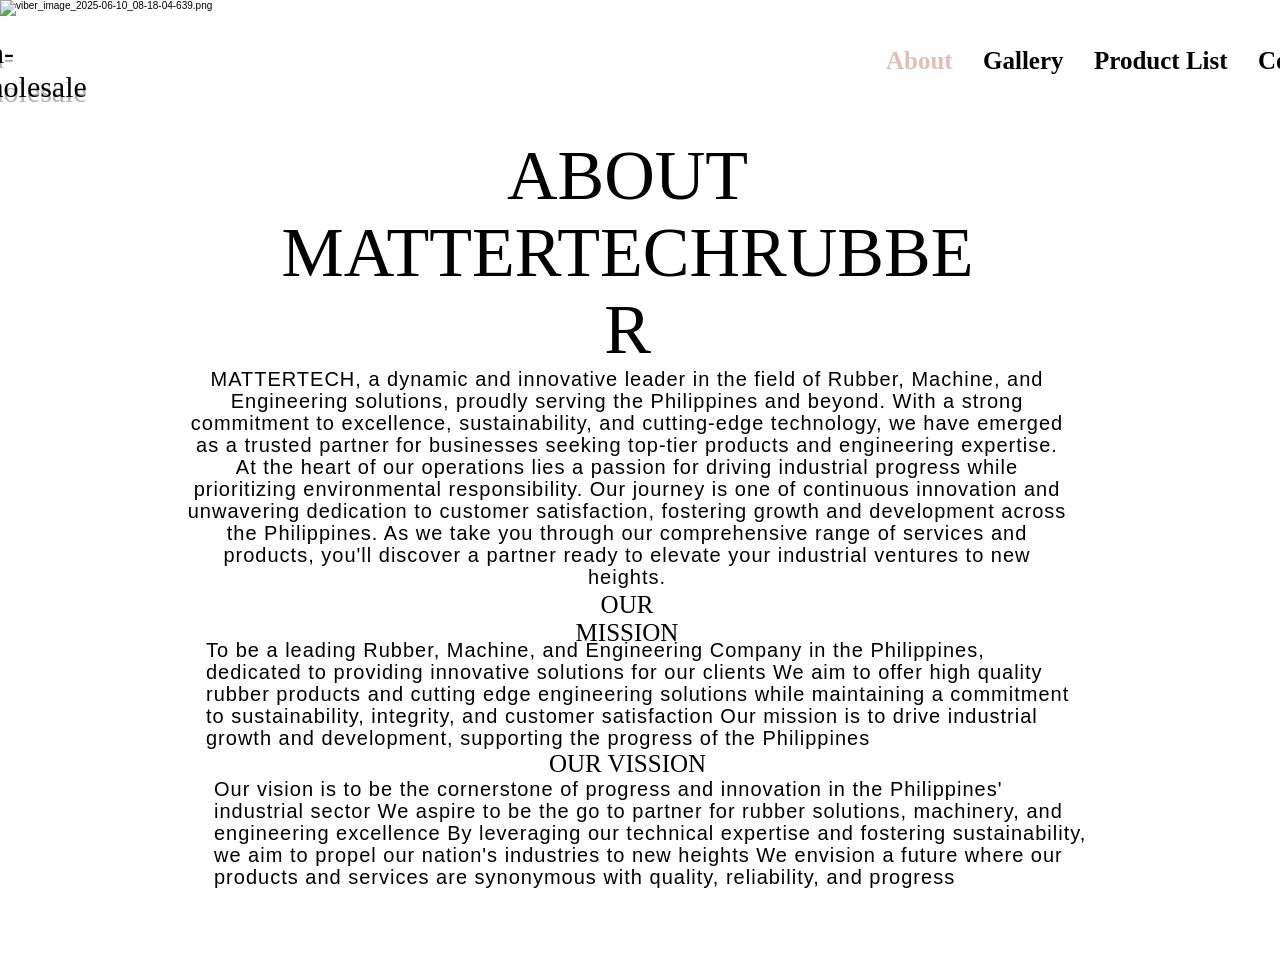
==== About _ Matttertech Rubber.html @ e03143d3 "Add files via upload" ====
<!DOCTYPE html>
<!-- saved from url=(0038)https://www.mattertechrubber.com/about -->
<html lang="en" style="scroll-padding-top: 0px;"><head><meta http-equiv="Content-Type" content="text/html; charset=UTF-8">
  
  
  <meta name="viewport" content="width=device-width, initial-scale=1" id="wixDesktopViewport">
  <meta http-equiv="X-UA-Compatible" content="IE=edge">
  <meta name="generator" content="Wix.com Website Builder">

  <link rel="icon" sizes="192x192" href="https://static.wixstatic.com/media/c1a197_381451509849470fae42e7df3aba8442%7Emv2.png/v1/fill/w_192%2Ch_192%2Clg_1%2Cusm_0.66_1.00_0.01/c1a197_381451509849470fae42e7df3aba8442%7Emv2.png" type="image/png">
  <link rel="shortcut icon" href="https://static.wixstatic.com/media/c1a197_381451509849470fae42e7df3aba8442%7Emv2.png/v1/fill/w_32%2Ch_32%2Clg_1%2Cusm_0.66_1.00_0.01/c1a197_381451509849470fae42e7df3aba8442%7Emv2.png" type="image/png">
  <link rel="apple-touch-icon" href="https://static.wixstatic.com/media/c1a197_381451509849470fae42e7df3aba8442%7Emv2.png/v1/fill/w_180%2Ch_180%2Clg_1%2Cusm_0.66_1.00_0.01/c1a197_381451509849470fae42e7df3aba8442%7Emv2.png" type="image/png">

  <!-- Safari Pinned Tab Icon -->
  <!-- <link rel="mask-icon" href="https://static.wixstatic.com/media/c1a197_381451509849470fae42e7df3aba8442%7Emv2.png/v1/fill/w_32%2Ch_32%2Clg_1%2Cusm_0.66_1.00_0.01/c1a197_381451509849470fae42e7df3aba8442%7Emv2.png"> -->

  <!-- Segmenter Polyfill -->
  <script src="./About _ Matttertech Rubber_files/bundle.tracing.es5.min.js.download" crossorigin="anonymous"></script><script>
    if (!window.Intl || !window.Intl.Segmenter) {
      (function() {
        var script = document.createElement('script');
        script.src = 'https://static.parastorage.com/unpkg/@formatjs/intl-segmenter@11.7.10/polyfill.iife.js';
        document.head.appendChild(script);
      })();
    }
  </script>

  <!-- Legacy Polyfills -->
  <script nomodule="" src="./About _ Matttertech Rubber_files/minified.js.download"></script>
  <script nomodule="" src="./About _ Matttertech Rubber_files/focus-within-polyfill.js.download"></script>

  <!-- Performance API Polyfills -->
  <script>
  (function () {
    var noop = function noop() {};
    if ("performance" in window === false) {
      window.performance = {};
    }
    window.performance.mark = performance.mark || noop;
    window.performance.measure = performance.measure || noop;
    if ("now" in window.performance === false) {
      var nowOffset = Date.now();
      if (performance.timing && performance.timing.navigationStart) {
        nowOffset = performance.timing.navigationStart;
      }
      window.performance.now = function now() {
        return Date.now() - nowOffset;
      };
    }
  })();
  </script>

  <!-- Essential Viewer Model -->
  <script type="application/json" id="wix-essential-viewer-model">{"fleetConfig":{"fleetName":"thunderbolt-renderer","type":"GA","code":0},"mode":{"qa":false,"enableTestApi":false,"addAllServices":false,"debug":false,"ssrIndicator":false,"ssrOnly":false,"siteAssetsFallback":"enable","versionIndicator":false},"componentsLibrariesTopology":[{"artifactId":"editor-elements","namespace":"wixui","url":"https:\/\/static.parastorage.com\/services\/editor-elements\/1.15173.0"},{"artifactId":"editor-elements","namespace":"dsgnsys","url":"https:\/\/static.parastorage.com\/services\/editor-elements\/1.15173.0"}],"siteFeaturesConfigs":{"sessionManager":{"isRunningInDifferentSiteContext":false}},"language":{"userLanguage":"en"},"siteAssets":{"clientTopology":{"mediaRootUrl":"https:\/\/static.wixstatic.com","scriptsUrl":"static.parastorage.com","staticMediaUrl":"https:\/\/static.wixstatic.com\/media","staticAudioUrl":"https:\/\/music.wixstatic.com\/mp3","moduleRepoUrl":"https:\/\/static.parastorage.com\/unpkg","fileRepoUrl":"https:\/\/static.parastorage.com\/services","viewerAppsUrl":"https:\/\/viewer-apps.parastorage.com","viewerAssetsUrl":"https:\/\/viewer-assets.parastorage.com","siteAssetsUrl":"https:\/\/siteassets.parastorage.com","pageJsonServerUrls":["https:\/\/pages.parastorage.com","https:\/\/staticorigin.wixstatic.com","https:\/\/www.mattertechrubber.com","https:\/\/fallback.wix.com\/wix-html-editor-pages-webapp\/page"],"pathOfTBModulesInFileRepoForFallback":"wix-thunderbolt\/dist\/"}},"siteFeatures":["accessibilityBrowserZoom","appMonitoring","assetsLoader","businessLogger","captcha","clickHandlerRegistrar","commonConfig","componentsRegistry","consentPolicy","contentReflow","cyclicTabbing","domSelectors","domStore","dynamicPages","environmentWixCodeSdk","environment","externalServices","locationWixCodeSdk","mpaNavigation","navigationManager","navigationPhases","ooi","pages","panorama","renderer","reporter","routerFetch","router","scrollRestoration","seoWixCodeSdk","seo","sessionManager","siteMembersWixCodeSdk","siteMembers","siteScrollBlocker","siteWixCodeSdk","speculationRules","ssrCache","stores","structureApi","thunderboltInitializer","tpaCommons","translations","usedPlatformApis","warmupData","windowMessageRegistrar","windowWixCodeSdk","wixEmbedsApi","componentsLoader","componentsReact","platform"],"site":{"externalBaseUrl":"https:\/\/www.mattertechrubber.com","isSEO":false},"media":{"staticMediaUrl":"https:\/\/static.wixstatic.com\/media","mediaRootUrl":"https:\/\/static.wixstatic.com\/","staticVideoUrl":"https:\/\/video.wixstatic.com\/","userDomainMediaPrefixes":[]},"requestUrl":"https:\/\/www.mattertechrubber.com\/about","rollout":{"siteAssetsVersionsRollout":false,"isDACRollout":0,"isTBRollout":false},"commonConfig":{"brand":"wix","host":"VIEWER","bsi":"","consentPolicy":{},"consentPolicyHeader":{},"siteRevision":"46","renderingFlow":"NONE","language":"en","locale":"en-ph"},"interactionSampleRatio":0.01,"accessTokensUrl":"https:\/\/www.mattertechrubber.com\/_api\/v1\/access-tokens","experiments":{"specs.thunderbolt.hardenFetchAndXHR":true,"specs.thunderbolt.securityExperiments":true,"specs.thunderbolt.allowWebpAvifTransforms":true,"specs.thunderbolt.browserCacheReload":true,"specs.thunderbolt.addIdAsClassName":true,"specs.thunderbolt.browserZoomMobileOnloadDetection":true}}</script>
  <script>window.viewerModel = JSON.parse(document.getElementById('wix-essential-viewer-model').textContent)</script>

  <!-- Globals Definitions -->
  <script>
    (function () {
      var now = Date.now()
      var activationStart = 0
      try {
        var navEntry = performance.getEntriesByType('navigation')[0];
        if (navEntry && navEntry.activationStart > 0) {
          activationStart = navEntry.activationStart;
        }
      } catch (e) {}
      window.initialTimestamps = {
        initialTimestamp: now,
        initialRequestTimestamp: Math.round(performance.timeOrigin ? performance.timeOrigin + activationStart : now - performance.now() + activationStart)
      }

      window.thunderboltTag = "libs-releases-GA-local"
      window.thunderboltVersion = "1.17444.0"
    })();
  </script>

  <script>
    window.commonConfig = viewerModel.commonConfig
  </script>

  
  <!-- BEGIN handleAccessTokens bundle -->

  <script data-url="https://static.parastorage.com/services/wix-thunderbolt/dist/handleAccessTokens.inline.0cd017db.bundle.min.js">(()=>{"use strict";let e,t,r,o;var n={},i={};function l(e){var t=i[e];if(void 0!==t)return t.exports;var r=i[e]={exports:{}};return n[e](r,r.exports,l),r.exports}function a(e){let{context:t,property:r,value:o,enumerable:n=!0}=e,i=e.get,l=e.set;if(!r||void 0===o&&!i&&!l)return Error("property and value are required");let a=t||globalThis,s=a?.[r],u={};if(void 0!==o)u.value=o;else{if(i){let e=c(i);e&&(u.get=e)}if(l){let e=c(l);e&&(u.set=e)}}let p={...u,enumerable:n||!1,configurable:!1};void 0!==o&&(p.writable=!1);try{Object.defineProperty(a,r,p)}catch(e){return e instanceof TypeError?s:e}return s}function c(e,t){return"function"==typeof e?e:e?.async===!0&&"function"==typeof e.func?t?async function(t){return e.func(t)}:async function(){return e.func()}:"function"==typeof e?.func?e.func:void 0}l.rv=()=>"1.6.8",l.ruid="bundler=rspack@1.6.8";try{a({property:"strictDefine",value:a})}catch{}try{a({property:"defineStrictObject",value:function e(t){let{context:r,property:o,propertiesToExclude:n=[],skipPrototype:i=!1,hardenPrototypePropertiesToExclude:l=[]}=t;if(!o)return Error("property is required");let c=(r||globalThis)[o],p={},f=u(r,o);c&&("object"==typeof c||"function"==typeof c)&&Reflect.ownKeys(c).forEach(e=>{if(!n.includes(e)&&!s.includes(e)){let t=u(c,e);if(t&&(t.writable||t.configurable)){let{value:r,get:o,set:n,enumerable:i=!1}=t,l={};void 0!==r?l.value=r:o?l.get=o:n&&(l.set=n);try{let t=a({context:c,property:e,...l,enumerable:i});p[e]=t}catch(r){if(r instanceof TypeError)try{p[e]=t.value||t.get||t.set}catch{}else throw r}}}});let d={originalObject:c,originalProperties:p};if(!i&&c?.prototype!==void 0){let t=e({context:c,property:"prototype",propertiesToExclude:l,skipPrototype:!0});t instanceof Error||(d.originalPrototype=t?.originalObject,d.originalPrototypeProperties=t?.originalProperties)}return a({context:r,property:o,value:c,enumerable:f?.enumerable}),d}})}catch{}try{a({property:"defineStrictMethod",value:function(e,t){let r=(t||globalThis)[e],o=u(t||globalThis,e);return r&&o&&(o.writable||o.configurable)?(Object.freeze(r),a({context:globalThis,property:e,value:r})):r}})}catch{}var s=["toString","toLocaleString","valueOf","constructor","prototype"];function u(e,t){if(!(!e||!t))try{return Reflect.getOwnPropertyDescriptor(e,t)}catch{return}}function p(e){if("string"!=typeof e)return e;try{return decodeURIComponent(e).toLowerCase().trim()}catch{return e.toLowerCase().trim()}}function f(e,t){let r="";if("string"==typeof e)r=e.split("=")[0]?.trim()||"";else{if(!e||"string"!=typeof e.name)return!1;r=e.name}return t.has(p(r)||"")}function d(e,t){return("string"==typeof e?e.split(";").map(e=>e.trim()).filter(e=>e.length>0):e||[]).filter(e=>!f(e,t))}var y=null;function g(){return null===y&&(y=typeof Document>"u"?void 0:Object.getOwnPropertyDescriptor(Document.prototype,"cookie")),y}let h=(e,t)=>{try{let r=t?t.get.call(document):document.cookie;return r.split(";").map(e=>e.trim()).filter(t=>t?.startsWith(e))[0]?.split("=")[1]}catch(e){return""}},b=(e="",t="",r="/")=>`${e}=; ${t?`domain=${t};`:""} max-age=0; path=${r}; expires=Thu, 01 Jan 1970 00:00:01 GMT`;function m(e,t){try{return sessionStorage[e]("reload",t||"")}catch(e){console.error("ATS: Error calling sessionStorage:",e)}}let v=["true","new","b","enabled"],w=(e,t)=>v.includes(`${e[t]}`.toLowerCase()),S="client-session-bind",T="sec-fetch-unsupported",{experiments:k}=window.viewerModel,{cookie:x}=(e=new Set([S,"client-binding",T,"svSession","smSession","server-session-bind","wixSession2","wixSession3"].map(e=>e.toLowerCase())),a({context:document,property:"cookie",set:{func:t=>{var r,o;let n,i;return r=document,o=void 0,n=g(),i=p(t.split(";")[0]||"")||"",void([...e].every(e=>!i.startsWith(e.toLowerCase()))&&n?.set?n.set.call(r,t):o&&console.warn(o))}},get:{func:()=>(function(e,t){let r=g();if(!r?.get)throw Error("Cookie descriptor or getter not available");return d(r.get.call(e),t).join("; ")})(document,e)},enumerable:!0}),{cookieStore:function(e,t){if(!globalThis?.cookieStore)return;let r=globalThis.cookieStore.get.bind(globalThis.cookieStore),o=globalThis.cookieStore.getAll.bind(globalThis.cookieStore),n=globalThis.cookieStore.set.bind(globalThis.cookieStore),i=globalThis.cookieStore.delete.bind(globalThis.cookieStore);return a({context:globalThis.CookieStore.prototype,property:"get",value:async function(t){return f(("string"==typeof t?t:t.name)||"",e)?null:r.call(this,t)},enumerable:!0}),a({context:globalThis.CookieStore.prototype,property:"getAll",value:async function(){let t=await o.apply(this,Array.from(arguments));return d(t,e)},enumerable:!0}),a({context:globalThis.CookieStore.prototype,property:"set",value:async function(){let r=Array.from(arguments);if(!f(1===r.length?r[0].name:r[0],e))return n.apply(this,r);t&&console.warn(t)},enumerable:!0}),a({context:globalThis.CookieStore.prototype,property:"delete",value:async function(){let t=Array.from(arguments);if(!f(1===t.length?t[0].name:t[0],e))return i.apply(this,t)},enumerable:!0}),a({context:globalThis.cookieStore,property:"prototype",value:globalThis.CookieStore.prototype,enumerable:!1}),a({context:globalThis,property:"cookieStore",value:globalThis.cookieStore,enumerable:!0}),{get:r,getAll:o,set:n,delete:i}}(e,void 0),cookie:g()}),E="tbReady",P="security_overrideGlobals",{experiments:C,siteFeaturesConfigs:$,accessTokensUrl:D}=window.viewerModel,M={},O=(t=h(S,x),w(k,"specs.thunderbolt.browserCacheReload")&&(h(T,x)||t?m("removeItem"):function(){if("undefined"!=typeof window){let e=performance.getEntriesByType("navigation")[0];return"back_forward"===(e?.type||"")}return!1}()&&function(){let{counter:e}=function(){let e=m("getItem");if(e){let[t,r]=e.split("-"),o=r?parseInt(r,10):0;if(o>=3){let e=t?Number(t):0;if(Date.now()-e>6e4)return{counter:0}}return{counter:o}}return{counter:0}}();e<3?(function(e=1){m("setItem",`${Date.now()}-${e}`)}(e+1),window.location.reload()):console.error("ATS: Max reload attempts reached")}()),r=b(S),o=b(S,location.hostname),x.set.call(document,r),x.set.call(document,o),t);O&&(M["client-binding"]=O);let j=fetch;addEventListener(E,function e(t){let{logger:r}=t.detail;try{window.tb.init({fetch:j,fetchHeaders:M})}catch(t){let e=Error("TB003");r.meter(`${P}_${e.message}`,{paramsOverrides:{errorType:P,eventString:e.message}}),window?.viewerModel?.mode.debug&&console.error(t)}finally{removeEventListener(E,e)}}),w(C,"specs.thunderbolt.hardenFetchAndXHR")||(window.fetchDynamicModel=()=>$.sessionManager.isRunningInDifferentSiteContext?Promise.resolve({}):fetch((()=>{try{let e="undefined"!=typeof WorkerGlobalScope&&self instanceof WorkerGlobalScope,t=globalThis?.parent!==globalThis,r=new URL(D,location.href);return(t||e)&&(r.searchParams.set("ifr",String(t)),r.searchParams.set("worker",String(e))),r.href}catch{return D}})(),{credentials:"same-origin",headers:M}).then(function(e){if(!e.ok)throw Error(`[${e.status}]${e.statusText}`);return e.json()}),window.dynamicModelPromise=window.fetchDynamicModel())})();
//# sourceMappingURL=https://static.parastorage.com/services/wix-thunderbolt/dist/handleAccessTokens.inline.0cd017db.bundle.min.js.map</script>

<!-- END handleAccessTokens bundle -->

<!-- BEGIN overrideGlobals bundle -->

<script data-url="https://static.parastorage.com/services/wix-thunderbolt/dist/overrideGlobals.inline.eddf8782.bundle.min.js">(()=>{"use strict";var e={},t={};function r(o){var n=t[o];if(void 0!==n)return n.exports;var i=t[o]={exports:{}};return e[o](i,i.exports,r),i.exports}function o(e){let{context:t,property:r,value:o,enumerable:i=!0}=e,c=e.get,a=e.set;if(!r||void 0===o&&!c&&!a)return Error("property and value are required");let l=t||globalThis,s=l?.[r],u={};if(void 0!==o)u.value=o;else{if(c){let e=n(c);e&&(u.get=e)}if(a){let e=n(a);e&&(u.set=e)}}let p={...u,enumerable:i||!1,configurable:!1};void 0!==o&&(p.writable=!1);try{Object.defineProperty(l,r,p)}catch(e){return e instanceof TypeError?s:e}return s}function n(e,t){return"function"==typeof e?e:e?.async===!0&&"function"==typeof e.func?t?async function(t){return e.func(t)}:async function(){return e.func()}:"function"==typeof e?.func?e.func:void 0}r.rv=()=>"1.6.8",r.ruid="bundler=rspack@1.6.8";try{o({property:"strictDefine",value:o})}catch{}try{o({property:"defineStrictObject",value:c})}catch{}try{o({property:"defineStrictMethod",value:a})}catch{}var i=["toString","toLocaleString","valueOf","constructor","prototype"];function c(e){let{context:t,property:r,propertiesToExclude:n=[],skipPrototype:a=!1,hardenPrototypePropertiesToExclude:s=[]}=e;if(!r)return Error("property is required");let u=(t||globalThis)[r],p={},f=l(t,r);u&&("object"==typeof u||"function"==typeof u)&&Reflect.ownKeys(u).forEach(e=>{if(!n.includes(e)&&!i.includes(e)){let t=l(u,e);if(t&&(t.writable||t.configurable)){let{value:r,get:n,set:i,enumerable:c=!1}=t,a={};void 0!==r?a.value=r:n?a.get=n:i&&(a.set=i);try{let t=o({context:u,property:e,...a,enumerable:c});p[e]=t}catch(r){if(r instanceof TypeError)try{p[e]=t.value||t.get||t.set}catch{}else throw r}}}});let d={originalObject:u,originalProperties:p};if(!a&&u?.prototype!==void 0){let e=c({context:u,property:"prototype",propertiesToExclude:s,skipPrototype:!0});e instanceof Error||(d.originalPrototype=e?.originalObject,d.originalPrototypeProperties=e?.originalProperties)}return o({context:t,property:r,value:u,enumerable:f?.enumerable}),d}function a(e,t){let r=(t||globalThis)[e],n=l(t||globalThis,e);return r&&n&&(n.writable||n.configurable)?(Object.freeze(r),o({context:globalThis,property:e,value:r})):r}function l(e,t){if(!(!e||!t))try{return Reflect.getOwnPropertyDescriptor(e,t)}catch{return}}function s(e){if("string"!=typeof e)return e;try{return decodeURIComponent(e).toLowerCase().trim()}catch{return e.toLowerCase().trim()}}function u(e,t){return e instanceof Headers?e.forEach((r,o)=>{p(o,t)||e.delete(o)}):Object.keys(e).forEach(r=>{p(r,t)||delete e[r]}),e}function p(e,t){return!t.has(s(e)||"")}function f(e,t){let r=!0,o=s(function(e){let t,r;if(globalThis.Request&&e instanceof Request)t=e.url;else if("function"==typeof e?.toString)t=e.toString();else throw Error("Unsupported type for url");try{return new URL(t).pathname}catch{return(r=t.replace(/#.+/gi,"").split("?").shift()).startsWith("/")?r:`/${r}`}}(e));return o&&t.some(e=>o.includes(e))&&(r=!1),r}let d=["true","new","b","enabled"],y=(e,t)=>d.includes(`${e[t]}`.toLowerCase());performance.mark("overrideGlobals started");let{experiments:b}=window.viewerModel,h=y(b,"specs.thunderbolt.securityExperiments");try{let e,t,r,n,i,l=globalThis.open,d=document.open;function v(e,t,r){var o;let n="string"!=typeof e,i=l.call(window,e,t,r);return n||e&&((o=e).startsWith("//")&&/(?:[a-z0-9](?:[a-z0-9-]{0,61}[a-z0-9])?\.)+[a-z0-9][a-z0-9-]{0,61}[a-z0-9]/g.test(`${location.protocol}:${o}`)&&(o=`${location.protocol}${o}`),!o.startsWith("http")||new URL(o).hostname===location.hostname)?{}:i}o({property:"open",value:v,context:globalThis,enumerable:!0}),o({property:"open",value:function(e,t,r){return e?v(e,t,r):d.call(document,e||"",t||"",r||"")},context:document,enumerable:!0}),h&&(e=document.createElement,t=Element.prototype.setAttribute,r=Element.prototype.setAttributeNS,o({property:"createElement",context:document,value:function(n,i){let c=e.call(document,n,i);return"iframe"===s(n)&&(o({property:"srcdoc",context:c,get:()=>"",set:()=>{console.warn("`srcdoc` is not allowed in iframe elements.")}}),c.setAttribute=function(e,r){"srcdoc"===e.toLowerCase()?console.warn("`srcdoc` attribute is not allowed to be set."):t.call(c,e,r)},c.setAttributeNS=function(e,t,o){"srcdoc"===t.toLowerCase()?console.warn("`srcdoc` attribute is not allowed to be set."):r.call(c,e,t,o)}),c},enumerable:!0})),y(b,"specs.thunderbolt.hardenFetchAndXHR")&&h&&function(e,t,r){let n=fetch,i=XMLHttpRequest,c=new Set(t);function a(){let t=new i,o=t.open,n=t.setRequestHeader;return t.open=function(){let n=Array.from(arguments),i=n[1];if(n.length<2||f(i,e))return o.apply(t,n);throw Error(r||`Request not allowed for path ${i}`)},t.setRequestHeader=function(e,r){p(decodeURIComponent(e),c)&&n.call(t,e,r)},t}o({property:"fetch",value:function(){var t;let o=(t=arguments,globalThis.Request&&t[0]instanceof Request&&t[0]?.headers?u(t[0].headers,c):t[1]?.headers&&u(t[1].headers,c),t);return f(arguments[0],e)?n.apply(globalThis,Array.from(o)):new Promise((e,t)=>{let o=Error(r||`Request not allowed for path ${arguments[0]}`);t(o)})},enumerable:!0}),o({property:"XMLHttpRequest",value:a,enumerable:!0}),Object.keys(i).forEach(e=>{a[e]=i[e]})}(["/_api/v1/access-tokens","/_api/v2/dynamicmodel","/_api/one-app-session-web/v3/businesses"],["client-binding"]),function(){if(navigator&&"serviceWorker"in navigator)navigator.serviceWorker.register,o({context:navigator.serviceWorker,property:"register",value:function(){console.log("Service worker registration is not allowed")},enumerable:!0})}(),n=[],i=(i=[]).concat(["TextEncoder","TextDecoder"]),h&&(i=i.concat(["XMLHttpRequestEventTarget","EventTarget"])),i=i.concat(["URL","JSON"]),h&&(n=n.concat(["addEventListener","removeEventListener"])),n=n.concat(["encodeURI","encodeURIComponent","decodeURI","decodeURIComponent"]),i=i.concat(["String","Number"]),h&&i.push("Object"),i=i.concat(["Reflect"]),n.forEach(e=>{a(e),["addEventListener","removeEventListener"].includes(e)&&a(e,document)}),i.forEach(e=>{c({property:e})}),h&&function(){return e("setTimeout",0,globalThis),e("setInterval",0,globalThis);function e(e,t,r){let n=r||globalThis,i=n[e];if(!i||"function"!=typeof i)throw Error(`Function ${e} not found or is not a function`);o({property:e,value:function(){let r=Array.from(arguments);if("string"!=typeof r[t])return i.apply(n,r);console.warn(`Calling ${e} with a String Argument at index ${t} is not allowed`)},context:r,enumerable:!0})}}()}catch(t){window?.viewerModel?.mode.debug&&console.error(t);let e=Error("TB006");window.fedops?.reportError(e,"security_overrideGlobals"),window.Sentry?window.Sentry.captureException(e):globalThis.defineStrictProperty("sentryBuffer",[e],window,!1)}performance.mark("overrideGlobals ended")})();
//# sourceMappingURL=https://static.parastorage.com/services/wix-thunderbolt/dist/overrideGlobals.inline.eddf8782.bundle.min.js.map</script>

<!-- END overrideGlobals bundle -->

  

  
  <script>
    window.commonConfig = viewerModel.commonConfig

	
  </script>

  <!-- Initial CSS -->
  <style data-url="https://static.parastorage.com/services/wix-thunderbolt/dist/main.92cf8424.min.css">@keyframes slide-horizontal-new{0%{transform:translate(100%)}}@keyframes slide-horizontal-old{80%{opacity:1}to{opacity:0;transform:translate(-100%)}}@keyframes slide-vertical-new{0%{transform:translateY(-100%)}}@keyframes slide-vertical-old{80%{opacity:1}to{opacity:0;transform:translateY(100%)}}@keyframes out-in-new{0%{opacity:0}}@keyframes out-in-old{to{opacity:0}}:root:active-view-transition{view-transition-name:none}:root:active-view-transition::view-transition-group(*){animation:none}:root:active-view-transition::view-transition-old(*){animation:none}:root:active-view-transition::view-transition-new(*){animation:none}::view-transition{pointer-events:none}:root:active-view-transition #SITE_HEADER{view-transition-name:header-group}:root:active-view-transition #WIX_ADS{view-transition-name:wix-ads-group}:root:active-view-transition #SITE_FOOTER{view-transition-name:footer-group}:root:active-view-transition #BACKGROUND_GROUP_TRANSITION_GROUP>div{view-transition-name:background-group}:root:active-view-transition::view-transition-group(page-group){pointer-events:all;cursor:wait;animation:revert;animation-duration:.6s}:root:active-view-transition::view-transition-old(page-group){pointer-events:all;cursor:wait;animation:revert;animation-duration:.6s}:root:active-view-transition::view-transition-new(page-group){pointer-events:all;cursor:wait;animation:revert;animation-duration:.6s}:root:active-view-transition-type(SlideHorizontal)::view-transition-old(page-group){mix-blend-mode:normal;animation:.6s cubic-bezier(.83,0,.17,1) forwards slide-horizontal-old}:root:active-view-transition-type(SlideHorizontal)::view-transition-new(page-group){mix-blend-mode:normal;animation:.6s cubic-bezier(.83,0,.17,1) backwards slide-horizontal-new}:root:active-view-transition-type(SlideVertical)::view-transition-old(page-group){mix-blend-mode:normal;animation:.6s cubic-bezier(.83,0,.17,1) forwards slide-vertical-old}:root:active-view-transition-type(SlideVertical)::view-transition-new(page-group){mix-blend-mode:normal;animation:.6s cubic-bezier(.83,0,.17,1) backwards slide-vertical-new}:root:active-view-transition-type(OutIn)::view-transition-old(page-group){animation:.35s cubic-bezier(.22,1,.36,1) forwards out-in-old}:root:active-view-transition-type(OutIn)::view-transition-new(page-group){animation:.35s cubic-bezier(.64,0,.78,0) .35s backwards out-in-new}@media (prefers-reduced-motion:reduce){::view-transition-group(*){animation:none!important}::view-transition-old(*){animation:none!important}::view-transition-new(*){animation:none!important}}html,body{vertical-align:baseline;background:0 0;border:0;outline:0;margin:0;padding:0}body{--scrollbar-width:0px;-webkit-text-size-adjust:100%;-moz-text-size-adjust:100%;-ms-text-size-adjust:100%;text-size-adjust:100%;font-family:Arial,Helvetica,sans-serif;font-size:10px}html,body{height:100%}body{overflow-x:auto;overflow-y:scroll}body:not(.responsive) #site-root{width:100%;min-width:var(--site-width)}body:not([data-js-loaded]) [data-hide-prejs]{visibility:hidden}interact-element{display:contents}#SITE_CONTAINER{position:relative}:root{--one-unit:1vw;--section-max-width:9999px;--spx-stopper-max:9999px;--spx-stopper-min:0px;--browser-zoom:1}@supports ((-webkit-appearance:none)) and (stroke-color:transparent){:root{--safari-sticky-fix:opacity;--experimental-safari-sticky-fix:translateZ(0)}}@supports (container-type:inline-size){:root{--one-unit:1cqw}}[id^=oldHoverBox-]{mix-blend-mode:plus-lighter;transition:opacity .5s,visibility .5s}[data-mesh-id$=inlineContent-gridContainer]:has(>[id^=oldHoverBox-]){isolation:isolate}
/*# sourceMappingURL=https://static.parastorage.com/services/wix-thunderbolt/dist/main.92cf8424.min.css.map*/</style>
<style data-url="https://static.parastorage.com/services/wix-thunderbolt/dist/main.renderer.d1b87f2e.min.css">div,span,applet,object,iframe,h1,h2,h3,h4,h5,h6,p,blockquote,pre,a,abbr,acronym,address,big,cite,code,del,dfn,em,font,img,ins,kbd,q,s,samp,small,strike,strong,sub,sup,tt,var,b,u,i,center,dl,dt,dd,ol,ul,li,fieldset,form,label,legend,table,caption,tbody,tfoot,thead,tr,th,td,nav,button,section,header,footer,title{vertical-align:baseline;background:0 0;border:0;outline:0;margin:0;padding:0}textarea,input,select{box-sizing:border-box;font-family:Helvetica,Arial,sans-serif}ol,ul{list-style:none}blockquote,q{quotes:none}ins{text-decoration:none}del{text-decoration:line-through}table{border-collapse:collapse;border-spacing:0}a{cursor:pointer;text-decoration:none}.testStyles{overflow-y:hidden}.reset-button{color:inherit;font:inherit;-webkit-appearance:none;-webkit-user-select:none;-moz-user-select:none;-ms-user-select:none;background:0 0;border:0;outline:0;padding:0;line-height:normal;overflow:visible}:focus{outline:none}body.device-mobile-optimized:not(.disable-site-overflow){overflow-x:hidden;overflow-y:scroll}body.device-mobile-optimized:not(.responsive) #SITE_CONTAINER{width:320px;margin-left:auto;margin-right:auto;position:relative;overflow-x:visible}body.device-mobile-optimized:not(.responsive):not(.blockSiteScrolling) #SITE_CONTAINER{margin-top:0}body.device-mobile-optimized>*{max-width:100%!important}body.device-mobile-optimized #site-root{overflow:hidden}@supports (overflow:clip){body.device-mobile-optimized #site-root{overflow:clip}}body.device-mobile-non-optimized #SITE_CONTAINER #site-root{overflow:clip}body.device-mobile-non-optimized.fullScreenMode{background-color:#5f6360}body.device-mobile-non-optimized.fullScreenMode #site-root,body.device-mobile-non-optimized.fullScreenMode #SITE_BACKGROUND,body.device-mobile-non-optimized.fullScreenMode #MOBILE_ACTIONS_MENU,body.fullScreenMode #WIX_ADS{visibility:hidden}body.fullScreenMode{overflow:hidden!important}body.fullScreenMode.device-mobile-optimized #TINY_MENU{opacity:0;pointer-events:none}body.fullScreenMode-scrollable.device-mobile-optimized{overflow-x:hidden!important;overflow-y:auto!important}body.fullScreenMode-scrollable.device-mobile-optimized #site-root,body.fullScreenMode-scrollable.device-mobile-optimized #masterPage{overflow:hidden!important}body.fullScreenMode-scrollable.device-mobile-optimized #masterPage,body.fullScreenMode-scrollable.device-mobile-optimized #SITE_BACKGROUND{height:auto!important}body.fullScreenMode-scrollable.device-mobile-optimized #masterPage.mesh-layout{height:0!important}body.blockSiteScrolling,body.siteScrollingBlocked{width:100%;position:fixed}body.siteScrollingBlockedIOSFix{overflow:hidden!important}body.blockSiteScrolling #SITE_CONTAINER{margin-top:calc(var(--blocked-site-scroll-margin-top)*-1)}#site-root{top:var(--wix-ads-height);min-height:100%;margin:0 auto;position:relative}#site-root img:not([src]){visibility:hidden}#site-root svg img:not([src]){visibility:visible}.auto-generated-link{color:inherit}#SCROLL_TO_TOP,#SCROLL_TO_BOTTOM{height:0}.has-click-trigger{cursor:pointer}.fullScreenOverlay{z-index:1005;justify-content:center;display:flex;position:fixed;top:-60px;bottom:0;left:0;right:0;overflow-y:hidden}.fullScreenOverlay>.fullScreenOverlayContent{margin:0 auto;position:absolute;top:60px;bottom:0;left:0;right:0;overflow:hidden;transform:translateZ(0)}[data-mesh-id$=inlineContent],[data-mesh-id$=centeredContent],[data-mesh-id$=form]{pointer-events:none;position:relative}[data-mesh-id$=-gridWrapper],[data-mesh-id$=-rotated-wrapper]{pointer-events:none}[data-mesh-id$=-gridContainer]>*,[data-mesh-id$=-rotated-wrapper]>*,[data-mesh-id$=inlineContent]>:not([data-mesh-id$=-gridContainer]){pointer-events:auto}.device-mobile-optimized #masterPage.mesh-layout #SOSP_CONTAINER_CUSTOM_ID{-ms-grid-row:2;grid-area:2/1/3/2;position:relative}#masterPage.mesh-layout{display:-ms-grid;-ms-grid-rows:max-content max-content min-content max-content;-ms-grid-columns:100%;grid-template-rows:max-content max-content min-content max-content;grid-template-columns:100%;justify-content:stretch;align-items:start;display:grid}#masterPage.mesh-layout #SITE_HEADER_WRAPPER,#masterPage.mesh-layout #SITE_HEADER-placeholder,#masterPage.mesh-layout #SOSP_CONTAINER_CUSTOM_ID[data-state~=mobileView],#masterPage.mesh-layout #PAGES_CONTAINER,#masterPage.mesh-layout #soapBeforePagesContainer,#masterPage.mesh-layout #soapAfterPagesContainer,#masterPage.mesh-layout #SITE_FOOTER_WRAPPER,#masterPage.mesh-layout #SITE_FOOTER-placeholder{-ms-grid-column:1;-ms-grid-row-align:start;-ms-grid-column-align:start}#masterPage.mesh-layout #SITE_HEADER_WRAPPER,#masterPage.mesh-layout #SITE_HEADER-placeholder{-ms-grid-row:1;grid-area:1/1/2/2}#masterPage.mesh-layout #PAGES_CONTAINER,#masterPage.mesh-layout #soapBeforePagesContainer,#masterPage.mesh-layout #soapAfterPagesContainer{-ms-grid-row:3;grid-area:3/1/4/2}#masterPage.mesh-layout #soapBeforePagesContainer,#masterPage.mesh-layout #soapAfterPagesContainer{width:100%}#masterPage.mesh-layout #PAGES_CONTAINER{align-self:stretch}#masterPage.mesh-layout main#PAGES_CONTAINER{display:block}#masterPage.mesh-layout #SITE_FOOTER_WRAPPER,#masterPage.mesh-layout #SITE_FOOTER-placeholder{-ms-grid-row:4;grid-area:4/1/5/2}#masterPage.mesh-layout [data-mesh-id=PAGES_CONTAINERcenteredContent],#masterPage.mesh-layout [data-mesh-id=PAGES_CONTAINERinlineContent],#masterPage.mesh-layout #SITE_PAGES{height:100%}#masterPage.mesh-layout.desktop>*{width:100%}#masterPage.mesh-layout #SITE_PAGES,#masterPage.mesh-layout #SITE_HEADER_WRAPPER,#masterPage.mesh-layout #SITE_FOOTER_WRAPPER,#masterPage.mesh-layout #PAGES_CONTAINER,#masterPage.mesh-layout #masterPageinlineContent,#masterPage.mesh-layout #SITE_FOOTER,#masterPage.mesh-layout #SITE_HEADER{position:relative}#masterPage.mesh-layout #SITE_HEADER{grid-area:1/1/2/2}#masterPage.mesh-layout #SITE_FOOTER{grid-area:4/1/5/2}#masterPage.mesh-layout.overflow-x-clip #SITE_HEADER,#masterPage.mesh-layout.overflow-x-clip #SITE_FOOTER{overflow-x:clip}[data-z-counter]{z-index:0}[data-z-counter="0"]{z-index:auto}.wixSiteProperties{-webkit-font-smoothing:antialiased;-moz-osx-font-smoothing:grayscale}:root{--wst-button-color-fill-primary:rgb(var(--color_48));--wst-button-color-border-primary:rgb(var(--color_49));--wst-button-color-text-primary:rgb(var(--color_50));--wst-button-color-fill-primary-hover:rgb(var(--color_51));--wst-button-color-border-primary-hover:rgb(var(--color_52));--wst-button-color-text-primary-hover:rgb(var(--color_53));--wst-button-color-fill-primary-disabled:rgb(var(--color_54));--wst-button-color-border-primary-disabled:rgb(var(--color_55));--wst-button-color-text-primary-disabled:rgb(var(--color_56));--wst-button-color-fill-secondary:rgb(var(--color_57));--wst-button-color-border-secondary:rgb(var(--color_58));--wst-button-color-text-secondary:rgb(var(--color_59));--wst-button-color-fill-secondary-hover:rgb(var(--color_60));--wst-button-color-border-secondary-hover:rgb(var(--color_61));--wst-button-color-text-secondary-hover:rgb(var(--color_62));--wst-button-color-fill-secondary-disabled:rgb(var(--color_63));--wst-button-color-border-secondary-disabled:rgb(var(--color_64));--wst-button-color-text-secondary-disabled:rgb(var(--color_65));--wst-color-fill-base-1:rgb(var(--color_36));--wst-color-fill-base-2:rgb(var(--color_37));--wst-color-fill-base-shade-1:rgb(var(--color_38));--wst-color-fill-base-shade-2:rgb(var(--color_39));--wst-color-fill-base-shade-3:rgb(var(--color_40));--wst-color-fill-accent-1:rgb(var(--color_41));--wst-color-fill-accent-2:rgb(var(--color_42));--wst-color-fill-accent-3:rgb(var(--color_43));--wst-color-fill-accent-4:rgb(var(--color_44));--wst-color-fill-background-primary:rgb(var(--color_11));--wst-color-fill-background-secondary:rgb(var(--color_12));--wst-color-text-primary:rgb(var(--color_15));--wst-color-text-secondary:rgb(var(--color_14));--wst-color-action:rgb(var(--color_18));--wst-color-disabled:rgb(var(--color_39));--wst-color-title:rgb(var(--color_45));--wst-color-subtitle:rgb(var(--color_46));--wst-color-line:rgb(var(--color_47));--wst-font-style-h2:var(--font_2);--wst-font-style-h3:var(--font_3);--wst-font-style-h4:var(--font_4);--wst-font-style-h5:var(--font_5);--wst-font-style-h6:var(--font_6);--wst-font-style-body-large:var(--font_7);--wst-font-style-body-medium:var(--font_8);--wst-font-style-body-small:var(--font_9);--wst-font-style-body-x-small:var(--font_10);--wst-color-custom-1:rgb(var(--color_13));--wst-color-custom-2:rgb(var(--color_16));--wst-color-custom-3:rgb(var(--color_17));--wst-color-custom-4:rgb(var(--color_19));--wst-color-custom-5:rgb(var(--color_20));--wst-color-custom-6:rgb(var(--color_21));--wst-color-custom-7:rgb(var(--color_22));--wst-color-custom-8:rgb(var(--color_23));--wst-color-custom-9:rgb(var(--color_24));--wst-color-custom-10:rgb(var(--color_25));--wst-color-custom-11:rgb(var(--color_26));--wst-color-custom-12:rgb(var(--color_27));--wst-color-custom-13:rgb(var(--color_28));--wst-color-custom-14:rgb(var(--color_29));--wst-color-custom-15:rgb(var(--color_30));--wst-color-custom-16:rgb(var(--color_31));--wst-color-custom-17:rgb(var(--color_32));--wst-color-custom-18:rgb(var(--color_33));--wst-color-custom-19:rgb(var(--color_34));--wst-color-custom-20:rgb(var(--color_35))}.wix-presets-wrapper{display:contents}.builder-root{box-sizing:border-box}
/*# sourceMappingURL=https://static.parastorage.com/services/wix-thunderbolt/dist/main.renderer.d1b87f2e.min.css.map*/</style>

  <meta name="format-detection" content="telephone=no">
  <meta name="skype_toolbar" content="skype_toolbar_parser_compatible">
  
  

  

  
      <!--pageHtmlEmbeds.head start-->
      <script type="wix/htmlEmbeds" id="pageHtmlEmbeds.head start"></script>
    
      <script type="wix/htmlEmbeds" id="pageHtmlEmbeds.head end"></script>
      <!--pageHtmlEmbeds.head end-->
  

  <!-- head performance data start -->
  
  <!-- head performance data end -->
  

    

  
  <style id="a11y-contrast">
    @media (forced-colors: active) {
      #SITE_CONTAINER.focus-ring-active
        :not(.has-custom-focus):not(.ignore-focus):not([tabindex='-1']):focus,
      #SITE_CONTAINER.focus-ring-active
        :not(.has-custom-focus):not(.ignore-focus):not([tabindex='-1']):focus
        ~ .wixSdkShowFocusOnSibling {
        outline: 2px solid CanvasText;
        outline-offset: 2px;
      }
    }
  </style>
  

  <script id="wix-skip-played-animations-setup">
    (function() {
        var navEntry = performance.getEntriesByType('navigation')[0];
        if (navEntry && navEntry.type === 'reload') {
            return;
        }
        if ('PageRevealEvent' in window) {
            window.__pageRevealPromise = new Promise(function(resolve) {
                window.addEventListener('pagereveal', resolve, { once: true });
            });
        } else {
            window.__pageRevealPromise = Promise.resolve();
        }
    })();
  </script>

<meta http-equiv="X-Wix-Meta-Site-Id" content="df6c956e-1058-4ce2-9df6-95da197ceaa2">
<meta http-equiv="X-Wix-Application-Instance-Id" content="ba1b6c8c-dce6-4299-b1a1-e211c3a68434">

    <meta http-equiv="X-Wix-Published-Version" content="46">



    <meta http-equiv="etag" content="bug">

<!-- render-head end -->

<style data-href="https://static.parastorage.com/services/editor-elements-library/dist/thunderbolt/rb_wixui.thunderbolt_bootstrap.46bd2c00.min.css">.EtmdIW{cursor:pointer}.XWeqiF{opacity:0}.bWoigz{opacity:1;transition:opacity var(--transition-duration)cubic-bezier(.37,0,.63,1)}.HTrn1j{opacity:1}.sAGPNe{opacity:0;transition:opacity var(--transition-duration)cubic-bezier(.37,0,.63,1)}.cCFKrw{opacity:0}.yifJnQ{opacity:1;transition:opacity var(--transition-duration)cubic-bezier(.64,0,.78,0)}._mj5qU{opacity:1}.gG6uhp{opacity:0;transition:opacity var(--transition-duration)cubic-bezier(.22,1,.36,1)}.k0CnHT{transform:translate(100%)}.URQNsX{transition:transform var(--transition-duration)cubic-bezier(.87,0,.13,1);transform:translate(0)}.CCwVTE{transform:translate(0)}.TX_1qK{transition:transform var(--transition-duration)cubic-bezier(.87,0,.13,1);transform:translate(-100%)}.JMRv7x{transform:translate(-100%)}.AOzCGi{transition:transform var(--transition-duration)cubic-bezier(.87,0,.13,1);transform:translate(0)}.WzSMGx{transform:translate(0)}.I76Pz6{transition:transform var(--transition-duration)cubic-bezier(.87,0,.13,1);transform:translate(100%)}.bX95uQ{transform:translateY(100%)}.Ogwj62{transition:transform var(--transition-duration)cubic-bezier(.87,0,.13,1);transform:translateY(0)}.GdyWfW{transform:translateY(0)}.YxqFze{transition:transform var(--transition-duration)cubic-bezier(.87,0,.13,1);transform:translateY(-100%)}.NrDww4{transform:translateY(-100%)}.ciVV17{transition:transform var(--transition-duration)cubic-bezier(.87,0,.13,1);transform:translateY(0)}.BMKrqh{transform:translateY(0)}.jNxMkI{transition:transform var(--transition-duration)cubic-bezier(.87,0,.13,1);transform:translateY(100%)}body:not(.responsive) .Y3K28_{overflow-x:clip}:root:active-view-transition .Y3K28_{view-transition-name:page-group}.uvik8H{grid-template-rows:1fr;grid-template-columns:1fr;height:100%;display:grid}.uvik8H>div{grid-area:1/1/2/2;align-self:stretch!important;justify-self:stretch!important}.StylableButton2545352419__root{-archetype:box;cursor:pointer;box-sizing:border-box;touch-action:manipulation;border:0;width:100%;min-width:10px;height:100%;min-height:10px;padding:0;display:block}.StylableButton2545352419__root[disabled]{pointer-events:none}.StylableButton2545352419__root:not(:hover):not([disabled]).StylableButton2545352419--hasBackgroundColor{background-color:var(--corvid-background-color)!important}.StylableButton2545352419__root:hover:not([disabled]).StylableButton2545352419--hasHoverBackgroundColor{background-color:var(--corvid-hover-background-color)!important}.StylableButton2545352419__root:not(:hover)[disabled].StylableButton2545352419--hasDisabledBackgroundColor{background-color:var(--corvid-disabled-background-color)!important}.StylableButton2545352419__root:not(:hover):not([disabled]).StylableButton2545352419--hasBorderColor{border-color:var(--corvid-border-color)!important}.StylableButton2545352419__root:hover:not([disabled]).StylableButton2545352419--hasHoverBorderColor{border-color:var(--corvid-hover-border-color)!important}.StylableButton2545352419__root:not(:hover)[disabled].StylableButton2545352419--hasDisabledBorderColor{border-color:var(--corvid-disabled-border-color)!important}.StylableButton2545352419__root.StylableButton2545352419--hasBorderRadius{border-radius:var(--corvid-border-radius)!important}.StylableButton2545352419__root.StylableButton2545352419--hasBorderWidth{border-width:var(--corvid-border-width)!important}.StylableButton2545352419__root:not(:hover):not([disabled]).StylableButton2545352419--hasColor,.StylableButton2545352419__root:not(:hover):not([disabled]).StylableButton2545352419--hasColor .StylableButton2545352419__label{color:var(--corvid-color)!important}.StylableButton2545352419__root:hover:not([disabled]).StylableButton2545352419--hasHoverColor,.StylableButton2545352419__root:hover:not([disabled]).StylableButton2545352419--hasHoverColor .StylableButton2545352419__label{color:var(--corvid-hover-color)!important}.StylableButton2545352419__root:not(:hover)[disabled].StylableButton2545352419--hasDisabledColor,.StylableButton2545352419__root:not(:hover)[disabled].StylableButton2545352419--hasDisabledColor .StylableButton2545352419__label{color:var(--corvid-disabled-color)!important}.StylableButton2545352419__link{-archetype:box;box-sizing:border-box;color:#000;text-decoration:none}.StylableButton2545352419__container{flex-direction:row;flex-grow:1;flex-basis:auto;justify-content:center;align-items:center;width:100%;height:100%;transition:all .2s,visibility;display:flex;overflow:hidden}.StylableButton2545352419__label{-archetype:text;-controller-part-type:LayoutChildDisplayDropdown,LayoutFlexChildSpacing(first);text-overflow:ellipsis;text-align:center;white-space:nowrap;min-width:1.8em;max-width:100%;transition:inherit;overflow:hidden}.StylableButton2545352419__root.StylableButton2545352419--isMaxContent .StylableButton2545352419__label{text-overflow:unset}.StylableButton2545352419__root.StylableButton2545352419--isWrapText .StylableButton2545352419__label{overflow-wrap:break-word;white-space:break-spaces;word-break:break-word;min-width:10px}.StylableButton2545352419__icon{-archetype:icon;-controller-part-type:LayoutChildDisplayDropdown,LayoutFlexChildSpacing(last);flex-shrink:0;min-width:1px;height:50px;transition:inherit}.StylableButton2545352419__icon.StylableButton2545352419--override{display:block!important}.StylableButton2545352419__icon>span,.StylableButton2545352419__icon svg{width:inherit;height:inherit;display:flex}.StylableButton2545352419__root:not(:hover):not([disalbed]).StylableButton2545352419--hasIconColor .StylableButton2545352419__icon svg{fill:var(--corvid-icon-color)!important;stroke:var(--corvid-icon-color)!important}.StylableButton2545352419__root:hover:not([disabled]).StylableButton2545352419--hasHoverIconColor .StylableButton2545352419__icon svg{fill:var(--corvid-hover-icon-color)!important;stroke:var(--corvid-hover-icon-color)!important}.StylableButton2545352419__root:not(:hover)[disabled].StylableButton2545352419--hasDisabledIconColor .StylableButton2545352419__icon svg{fill:var(--corvid-disabled-icon-color)!important;stroke:var(--corvid-disabled-icon-color)!important}.IT88M3{position:absolute;inset:0}.LXgYyC{cursor:pointer}.iL7Pq5{-webkit-tap-highlight-color:#0000;opacity:var(--opacity);fill:var(--corvid-fill-color,var(--fill));fill-opacity:var(--fill-opacity);stroke:var(--corvid-stroke-color,var(--stroke));stroke-opacity:var(--stroke-opacity);stroke-width:var(--stroke-width);transform:var(--flip);filter:var(--drop-shadow,none);position:absolute;inset:0}.iL7Pq5 svg{width:var(--svg-calculated-width,100%);height:var(--svg-calculated-height,100%);padding:var(--svg-calculated-padding,0);margin:auto;position:absolute;inset:0}.iL7Pq5 svg:not([data-type=ugc]){overflow:visible}.gx51wo *{vector-effect:non-scaling-stroke}ul.font_100,ol.font_100{color:#080808;font-variant:normal;letter-spacing:normal;margin:0;font-family:"Arial, Helvetica, sans-serif",serif;font-size:10px;font-style:normal;font-weight:400;line-height:normal;text-decoration:none}ul.font_100 li,ol.font_100 li{margin-bottom:12px}ul.wix-list-text-align,ol.wix-list-text-align{list-style-position:inside}ul.wix-list-text-align p,ul.wix-list-text-align h1,ul.wix-list-text-align h2,ul.wix-list-text-align h3,ul.wix-list-text-align h4,ul.wix-list-text-align h5,ul.wix-list-text-align h6,ol.wix-list-text-align p,ol.wix-list-text-align h1,ol.wix-list-text-align h2,ol.wix-list-text-align h3,ol.wix-list-text-align h4,ol.wix-list-text-align h5,ol.wix-list-text-align h6{display:inline}.E28gHm{cursor:pointer}.V9ooqn{clip:rect(0 0 0 0);border:0;width:1px;height:1px;margin:-1px;padding:0;position:absolute;overflow:hidden}._v6ohL [data-attr-richtext-marker=true]{display:block}._v6ohL [data-attr-richtext-marker=true] table{border-collapse:collapse;width:100%;margin:15px 0}._v6ohL [data-attr-richtext-marker=true] table td{padding:12px;position:relative}._v6ohL [data-attr-richtext-marker=true] table td:after{content:"";opacity:.2;border-bottom:1px solid;border-left:1px solid;position:absolute;inset:0}._v6ohL [data-attr-richtext-marker=true] table tr td:last-child:after{border-right:1px solid}._v6ohL [data-attr-richtext-marker=true] table tr:first-child td:after{border-top:1px solid}@supports ((-webkit-appearance:none)) and (stroke-color:transparent){.ZS_qLz>*>:first-child{vertical-align:top}}@supports (-webkit-touch-callout:none){.ZS_qLz>*>:first-child{vertical-align:top}}.N5mCVp :is(p,h1,h2,h3,h4,h5,h6,ul,ol,span[data-attr-richtext-marker],blockquote,div) [class$=rich-text__text],.N5mCVp :is(p,h1,h2,h3,h4,h5,h6,ul,ol,span[data-attr-richtext-marker],blockquote,div)[class$=rich-text__text]{color:var(--corvid-color,currentColor)}.N5mCVp :is(p,h1,h2,h3,h4,h5,h6,ul,ol,span[data-attr-richtext-marker],blockquote,div) span[style*=color]{color:var(--corvid-color,currentColor)!important}.V3wkP4{min-height:var(--min-height);min-width:var(--min-width);direction:var(--text-direction)}.V3wkP4 .nzCBBu{word-wrap:break-word;overflow-wrap:break-word;width:100%;height:100%;position:relative}.V3wkP4 .nzCBBu ul{list-style:inside}.V3wkP4 .nzCBBu li{margin-bottom:12px}.UwkEpO p,.UwkEpO h1,.UwkEpO h2,.UwkEpO h3,.UwkEpO h4,.UwkEpO h5,.UwkEpO h6,.UwkEpO blockquote,.UwkEpO div{letter-spacing:normal;line-height:normal}.JykKzs{min-height:var(--min-height);min-width:var(--min-width)}.JykKzs .nzCBBu{word-wrap:break-word;overflow-wrap:break-word;width:100%;height:100%;position:relative}.JykKzs .nzCBBu ol,.JykKzs .nzCBBu ul{letter-spacing:normal;margin-inline-start:.5em;padding-inline-start:1.3em;line-height:normal}.JykKzs .nzCBBu ul{list-style-type:disc}.JykKzs .nzCBBu ol{list-style-type:decimal}.JykKzs .nzCBBu ul ul,.JykKzs .nzCBBu ol ul{line-height:normal;list-style-type:circle}.JykKzs .nzCBBu ol ol ul,.JykKzs .nzCBBu ol ul ul,.JykKzs .nzCBBu ul ol ul,.JykKzs .nzCBBu ul ul ul{line-height:normal;list-style-type:square}.JykKzs .nzCBBu li{font-style:inherit;font-weight:inherit;line-height:inherit;letter-spacing:normal}.JykKzs .nzCBBu p,.JykKzs .nzCBBu h1,.JykKzs .nzCBBu h2,.JykKzs .nzCBBu h3,.JykKzs .nzCBBu h4,.JykKzs .nzCBBu h5,.JykKzs .nzCBBu h6{margin-block:0;letter-spacing:normal;margin:0;line-height:normal}.JykKzs .nzCBBu a{color:inherit}.N8MGzv,.UwkEpO{word-wrap:break-word;overflow-wrap:break-word;text-align:start;pointer-events:none;min-height:var(--min-height);min-width:var(--min-width);direction:var(--text-direction);mix-blend-mode:var(--blendMode,normal);text-transform:var(--textTransform,"none");text-shadow:var(--textOutline,0px 0px transparent),var(--textShadow,0px 0px transparent)}.N8MGzv>*,.UwkEpO>*{pointer-events:auto}.N8MGzv li,.UwkEpO li{font-style:inherit;font-weight:inherit;line-height:inherit;letter-spacing:normal}.N8MGzv ol,.UwkEpO ol,.N8MGzv ul,.UwkEpO ul{letter-spacing:normal;margin-inline:.5em 0;line-height:normal}.N8MGzv:not(.PO9MfV) ol,.UwkEpO:not(.PO9MfV) ol,.N8MGzv:not(.PO9MfV) ul,.UwkEpO:not(.PO9MfV) ul{padding-inline:1.3em 0}.N8MGzv ul,.UwkEpO ul{list-style-type:disc}.N8MGzv ol,.UwkEpO ol{list-style-type:decimal}.N8MGzv ul ul,.UwkEpO ul ul,.N8MGzv ol ul,.UwkEpO ol ul{list-style-type:circle}.N8MGzv ul ul ul,.UwkEpO ul ul ul,.N8MGzv ol ul ul,.UwkEpO ol ul ul,.N8MGzv ul ol ul,.UwkEpO ul ol ul,.N8MGzv ol ol ul,.UwkEpO ol ol ul{list-style-type:square}.N8MGzv p,.UwkEpO p,.N8MGzv h1,.UwkEpO h1,.N8MGzv h2,.UwkEpO h2,.N8MGzv h3,.UwkEpO h3,.N8MGzv h4,.UwkEpO h4,.N8MGzv h5,.UwkEpO h5,.N8MGzv h6,.UwkEpO h6,.N8MGzv blockquote,.UwkEpO blockquote,.N8MGzv div,.UwkEpO div{margin-block:0;margin:0}.N8MGzv a,.UwkEpO a{color:inherit}.PO9MfV li{margin-inline:1.3em 0}.qe3oTb{pointer-events:none;white-space:nowrap;padding:0;overflow:hidden}.TvbeET{display:none}.CNHfeA{width:100%;position:absolute;inset:0}.ZfNvr6{transition:all .2s ease-in;transform:translateY(-100%)}.ICcIQy{transition:all .2s}.xL7MJu{opacity:0;transition:all .2s ease-in}.xL7MJu.Dbjboh{pointer-events:none}.xg8z1A{opacity:1;transition:all .2s}.G6vvJF{width:100%;height:auto;position:relative}.ZgDNL8{width:100%;position:relative}body:not(.device-mobile-optimized) ._c_gnD,:host(:not(.device-mobile-optimized)) ._c_gnD{margin-left:calc((100% - var(--site-width))/2);width:var(--site-width)}.HQtdHX[data-focuscycled=active]{outline:1px solid #0000}.HQtdHX[data-focuscycled=active]:not(:focus-within){outline:2px solid #0000;transition:outline 10ms}.HQtdHX ._c_gnD{position:absolute;inset:0}.w4DepW{direction:var(--direction)}.w4DepW .tN_ggS .re13Ik{display:var(--item-display);width:var(--item-size);height:var(--item-size);margin-inline:var(--item-margin-inline);margin-block:var(--item-margin-block)}.w4DepW .tN_ggS .re13Ik:last-child{margin-block:0;margin-inline:0}.w4DepW .tN_ggS .re13Ik .twXk19{display:block}.w4DepW .tN_ggS .re13Ik .twXk19 .ZK9snE{width:var(--item-size);height:var(--item-size)}.w4DepW .tN_ggS{white-space:nowrap;width:100%;height:100%;position:absolute}body.device-mobile-optimized .w4DepW .tN_ggS,:host(.device-mobile-optimized) .w4DepW .tN_ggS{white-space:normal}.Qh0lWW{width:100%;height:100%;display:block}.Qh0lWW img{max-width:var(--wix-img-max-width,100%)}.Qh0lWW[data-animate-blur] img{filter:blur(9px);transition:filter .8s ease-in}.Qh0lWW[data-animate-blur] img[data-load-done]{filter:none}.sFiSiq{width:100%;height:100%;display:block}.QED8q1{width:100%;height:calc(100% - var(--wix-ads-height));margin-top:var(--wix-ads-height);pointer-events:none;z-index:var(--pinned-layer-in-container,var(--above-all-in-container));grid-template-rows:1fr;grid-template-columns:1fr;display:grid;position:fixed;top:0;left:0}.MswS0Y{pointer-events:none;z-index:var(--pinned-layer-in-container,var(--above-all-in-container))}</style>
<style data-href="https://static.parastorage.com/services/editor-elements-library/dist/thunderbolt/rb_wixui.thunderbolt_bootstrap-classic.c935692e.min.css">.ZhVEJq{touch-action:manipulation}.twJknM{text-align:initial;box-sizing:border-box;align-items:center;justify-content:var(--label-align);width:max-content;min-width:100%;display:flex}.twJknM:before{content:"";max-width:var(--margin-start,0px);flex-grow:1;align-self:stretch}.twJknM:after{content:"";max-width:var(--margin-end,0px);flex-grow:1;align-self:stretch}.mu5PoX{height:100%}.mu5PoX .twJknM{border-radius:var(--corvid-border-radius,var(--rd,0));transition:var(--trans1,border-color .4s ease 0s,background-color .4s ease 0s);box-shadow:var(--shd,0 1px 4px #0009);position:absolute;inset:0}.mu5PoX .twJknM:link,.mu5PoX .twJknM:visited{border-color:#0000}.mu5PoX .OR4Nv8{font:var(--fnt,var(--font_5));transition:var(--trans2,color .4s ease 0s);color:var(--corvid-color,rgb(var(--txt,var(--color_15,color_15))));white-space:nowrap;margin:0;position:relative}.mu5PoX[aria-disabled=false] .twJknM{background-color:var(--corvid-background-color,rgba(var(--bg,var(--color_17,color_17)),var(--alpha-bg,1)));border:solid var(--corvid-border-color,rgba(var(--brd,var(--color_15,color_15)),var(--alpha-brd,1)))var(--corvid-border-width,var(--brw,0));cursor:pointer!important}body.device-mobile-optimized .mu5PoX[aria-disabled=false]:active .twJknM,:host(.device-mobile-optimized) .mu5PoX[aria-disabled=false]:active .twJknM{background-color:var(--corvid-hover-background-color,rgba(var(--bgh,var(--color_18,color_18)),var(--alpha-bgh,1)));border-color:var(--corvid-hover-border-color,rgba(var(--brdh,var(--color_15,color_15)),var(--alpha-brdh,1)))}body.device-mobile-optimized .mu5PoX[aria-disabled=false]:active .OR4Nv8,:host(.device-mobile-optimized) .mu5PoX[aria-disabled=false]:active .OR4Nv8{color:var(--corvid-hover-color,rgb(var(--txth,var(--color_15,color_15))))}body:not(.device-mobile-optimized) .mu5PoX[aria-disabled=false]:hover .twJknM,:host(:not(.device-mobile-optimized)) .mu5PoX[aria-disabled=false]:hover .twJknM{background-color:var(--corvid-hover-background-color,rgba(var(--bgh,var(--color_18,color_18)),var(--alpha-bgh,1)));border-color:var(--corvid-hover-border-color,rgba(var(--brdh,var(--color_15,color_15)),var(--alpha-brdh,1)))}body:not(.device-mobile-optimized) .mu5PoX[aria-disabled=false]:hover .OR4Nv8,:host(:not(.device-mobile-optimized)) .mu5PoX[aria-disabled=false]:hover .OR4Nv8{color:var(--corvid-hover-color,rgb(var(--txth,var(--color_15,color_15))))}.mu5PoX[aria-disabled=true] .twJknM{background-color:var(--corvid-disabled-background-color,rgba(var(--bgd,204,204,204),var(--alpha-bgd,1)));border-color:var(--corvid-disabled-border-color,rgba(var(--brdd,204,204,204),var(--alpha-brdd,1)));border-width:var(--corvid-border-width,var(--brw,0));border-style:solid}.mu5PoX[aria-disabled=true] .OR4Nv8{color:var(--corvid-disabled-color,rgb(var(--txtd,255,255,255)))}.AVxir3{text-align:initial;box-sizing:border-box;align-items:center;justify-content:var(--label-align);width:max-content;min-width:100%;display:flex}.AVxir3:before{content:"";max-width:var(--margin-start,0px);flex-grow:1;align-self:stretch}.AVxir3:after{content:"";max-width:var(--margin-end,0px);flex-grow:1;align-self:stretch}.myoKiH[aria-disabled=false] .AVxir3{cursor:pointer}body.device-mobile-optimized .myoKiH[aria-disabled=false]:active .p2iqNU,:host(.device-mobile-optimized) .myoKiH[aria-disabled=false]:active .p2iqNU{color:var(--corvid-hover-color,rgb(var(--txth,var(--color_15,color_15))));transition:var(--trans,color .4s ease 0s)}body:not(.device-mobile-optimized) .myoKiH[aria-disabled=false]:hover .p2iqNU,:host(:not(.device-mobile-optimized)) .myoKiH[aria-disabled=false]:hover .p2iqNU{color:var(--corvid-hover-color,rgb(var(--txth,var(--color_15,color_15))));transition:var(--trans,color .4s ease 0s)}.myoKiH .AVxir3{position:absolute;inset:0}.myoKiH .p2iqNU{font:var(--fnt,var(--font_5));transition:var(--trans,color .4s ease 0s);color:var(--corvid-color,rgb(var(--txt,var(--color_15,color_15))));white-space:nowrap}.myoKiH[aria-disabled=true] .p2iqNU{color:var(--corvid-disabled-color,rgb(var(--txtd,255,255,255)))}.Qh0lWW{width:100%;height:100%;display:block}.Qh0lWW img{max-width:var(--wix-img-max-width,100%)}.Qh0lWW[data-animate-blur] img{filter:blur(9px);transition:filter .8s ease-in}.Qh0lWW[data-animate-blur] img[data-load-done]{filter:none}.CvsNRY{width:100%;height:100%;display:block}.zE5OV3{clip-path:var(--fill-layer-clip)}.zE5OV3,.gmNqmf{width:100%;height:100%;position:absolute;top:0}.W7Lthg img{width:100%;height:100%}.cDjjNV{opacity:0;position:absolute;top:0}.kHSdIU{width:0;height:0;position:absolute;top:0;left:0;overflow:hidden}.qw7KvJ{position:var(--fill-layer-background-media-position);pointer-events:var(--fill-layer-background-media-pointer-events);width:100%;height:100%;top:0;left:0}.JTHMno,._019NH{width:100%;height:100%;top:0}._019NH{position:absolute}.JTHMno{background-color:var(--fill-layer-background-overlay-color);position:var(--fill-layer-background-overlay-position);opacity:var(--fill-layer-background-overlay-blend-opacity-fallback,1);transform:var(--fill-layer-background-overlay-transform)}@supports (mix-blend-mode:overlay){.JTHMno{mix-blend-mode:var(--fill-layer-background-overlay-blend-mode);opacity:var(--fill-layer-background-overlay-blend-opacity,1)}}.ktMZav{width:100%;height:100%;-webkit-mask-image:var(--mask-image,none);mask-image:var(--mask-image,none);-webkit-mask-position:var(--mask-position,0);mask-position:var(--mask-position,0);-webkit-mask-size:var(--mask-size,100%);mask-size:var(--mask-size,100%);-webkit-mask-repeat:var(--mask-repeat,no-repeat);mask-repeat:var(--mask-repeat,no-repeat);pointer-events:var(--fill-layer-background-media-pointer-events);position:absolute;top:0;left:0;overflow:hidden}.ktMZav.msp0lj{clip:rect(0px,auto,auto,0px)}.ktMZav .etGVsi{width:100%;height:100%;position:absolute;top:0}.ktMZav .VYAdNl{opacity:var(--fill-layer-image-opacity);height:var(--fill-layer-image-height,100%)}.ktMZav .VYAdNl img{width:100%;height:100%}@supports ((-webkit-hyphens:none)){.ktMZav.msp0lj{clip:auto;-webkit-clip-path:inset(0)}}.etSQ9j{height:100%}.V9k0ll{background-color:var(--bg-overlay-color);background-image:var(--bg-gradient);transition:var(--inherit-transition)}.qdIYms,.PmotZg{opacity:var(--fill-layer-video-opacity)}.uKLH8m{width:100%;height:var(--media-padding-height);top:var(--media-padding-top);bottom:var(--media-padding-bottom);position:absolute}.i5THm9{transform:scale(var(--scale,1));transition:var(--transform-duration,transform 0s)}.PmotZg{width:100%;height:100%;position:relative}.fT5SOY{opacity:var(--fill-layer-video-opacity,var(--fill-layer-image-opacity,1))}.fT5SOY .VYAdNl,.fT5SOY .PmotZg,.fT5SOY .qdIYms{opacity:1}.t7s6hq{--divider-pin-height__:min(1,calc(var(--divider-layers-pin-factor__) + 1));--divider-pin-layer-height__:var(--divider-layers-pin-factor__);--divider-pin-border__:min(1,calc(var(--divider-layers-pin-factor__)/-1 + 1));width:100%;height:calc(var(--divider-height__) + var(--divider-pin-height__)*var(--divider-layers-size__)*var(--divider-layers-y__));position:absolute;left:0}.t7s6hq .uf5cBM{--divider-layer-i__:var(--divider-layer-i,0);width:100%;height:calc(var(--divider-height__) + var(--divider-pin-layer-height__)*var(--divider-layer-i__)*var(--divider-layers-y__));opacity:calc(1 - var(--divider-layer-i__)/(var(--divider-layer-i__) + 1));background-repeat:repeat-x;background-position:left calc(50% + var(--divider-offset-x__) + var(--divider-layers-x__)*var(--divider-layer-i__))bottom;border-bottom-width:calc(var(--divider-pin-border__)*var(--divider-layer-i__)*var(--divider-layers-y__));border-bottom-style:solid;position:absolute;left:0}.JR3YXh{--divider-height__:var(--divider-top-height,auto);--divider-offset-x__:var(--divider-top-offset-x,0px);--divider-layers-size__:var(--divider-top-layers-size,0);--divider-layers-y__:var(--divider-top-layers-y,0px);--divider-layers-x__:var(--divider-top-layers-x,0px);--divider-layers-pin-factor__:var(--divider-top-layers-pin-factor,0);transform:var(--divider-top-flip,scaleY(-1));opacity:var(--divider-top-opacity,1);border-top:var(--divider-top-padding,0)solid var(--divider-top-color,currentColor);top:0}.JR3YXh .uf5cBM{border-color:var(--divider-top-color,currentColor);background-image:var(--divider-top-image,none);background-size:var(--divider-top-size,contain);filter:var(--divider-top-filter,none);bottom:0}.JR3YXh .uf5cBM[data-divider-layer="1"]{display:var(--divider-top-layer-1-display,block)}.JR3YXh .uf5cBM[data-divider-layer="2"]{display:var(--divider-top-layer-2-display,block)}.JR3YXh .uf5cBM[data-divider-layer="3"]{display:var(--divider-top-layer-3-display,block)}.UfnAzj{--divider-height__:var(--divider-bottom-height,auto);--divider-offset-x__:var(--divider-bottom-offset-x,0px);--divider-layers-size__:var(--divider-bottom-layers-size,0);--divider-layers-y__:var(--divider-bottom-layers-y,0px);--divider-layers-x__:var(--divider-bottom-layers-x,0px);--divider-layers-pin-factor__:var(--divider-bottom-layers-pin-factor,0);transform:var(--divider-bottom-flip,none);opacity:var(--divider-bottom-opacity,1);border-bottom:var(--divider-bottom-padding,0)solid var(--divider-bottom-color,currentColor);bottom:0}.UfnAzj .uf5cBM{border-color:var(--divider-bottom-color,currentColor);background-image:var(--divider-bottom-image,none);background-size:var(--divider-bottom-size,contain);filter:var(--divider-bottom-filter,none);bottom:0}.UfnAzj .uf5cBM[data-divider-layer="1"]{display:var(--divider-bottom-layer-1-display,block)}.UfnAzj .uf5cBM[data-divider-layer="2"]{display:var(--divider-bottom-layer-2-display,block)}.UfnAzj .uf5cBM[data-divider-layer="3"]{display:var(--divider-bottom-layer-3-display,block)}body:not(.device-mobile-optimized) .CeUMmm,:host(:not(.device-mobile-optimized)) .CeUMmm{display:flex}body:not(.device-mobile-optimized) .Ak0vpt,:host(:not(.device-mobile-optimized)) .Ak0vpt{width:calc(100% - var(--padding)*2);direction:var(--direction);column-gap:var(--margin);margin:0 auto;display:flex;position:relative}body:not(.device-mobile-optimized) .Ak0vpt>*,:host(:not(.device-mobile-optimized)) .Ak0vpt>*{flex:var(--column-flex)1 0%;min-width:0;margin-top:var(--padding);margin-bottom:var(--padding);direction:ltr;position:relative;top:0;left:0}body.device-mobile-optimized .Ak0vpt,:host(.device-mobile-optimized) .Ak0vpt{padding-top:var(--padding-y);padding-bottom:var(--padding-y);padding-left:var(--padding-x,0);padding-right:var(--padding-x,0);display:block;position:relative}body.device-mobile-optimized .Ak0vpt>*,:host(.device-mobile-optimized) .Ak0vpt>*{margin-bottom:var(--margin);position:relative}.D_Vynv{-webkit-backface-visibility:hidden;backface-visibility:hidden}.sFiSiq{width:100%;height:100%;display:block}.aDzdcC{clip-path:var(--fill-layer-clip)}.aDzdcC,.rv3vOe{width:100%;height:100%;position:absolute;top:0}.dnHU4q img{width:100%;height:100%}.X9nqm0{opacity:0;position:absolute;top:0}.ZUV7Qj{width:0;height:0;position:absolute;top:0;left:0;overflow:hidden}.UZsu9f{position:var(--fill-layer-background-media-position);pointer-events:var(--fill-layer-background-media-pointer-events);width:100%;height:100%;top:0;left:0}.WnIl2C,.OAmk_6{width:100%;height:100%;top:0}.OAmk_6{position:absolute}.WnIl2C{background-color:var(--fill-layer-background-overlay-color);position:var(--fill-layer-background-overlay-position);opacity:var(--fill-layer-background-overlay-blend-opacity-fallback,1);transform:var(--fill-layer-background-overlay-transform)}@supports (mix-blend-mode:overlay){.WnIl2C{mix-blend-mode:var(--fill-layer-background-overlay-blend-mode);opacity:var(--fill-layer-background-overlay-blend-opacity,1)}}.QG9w8P{width:100%;height:100%;-webkit-mask-image:var(--mask-image,none);mask-image:var(--mask-image,none);-webkit-mask-position:var(--mask-position,0);mask-position:var(--mask-position,0);-webkit-mask-size:var(--mask-size,100%);mask-size:var(--mask-size,100%);-webkit-mask-repeat:var(--mask-repeat,no-repeat);mask-repeat:var(--mask-repeat,no-repeat);pointer-events:var(--fill-layer-background-media-pointer-events);position:absolute;top:0;left:0;overflow:hidden}.QG9w8P.WIIr02{clip:rect(0px,auto,auto,0px)}.QG9w8P .ayCf9D{width:100%;height:100%;position:absolute;top:0}.QG9w8P .fO4mKs{opacity:var(--fill-layer-image-opacity);height:var(--fill-layer-image-height,100%)}.QG9w8P .fO4mKs img{width:100%;height:100%}@supports ((-webkit-hyphens:none)){.QG9w8P.WIIr02{clip:auto;-webkit-clip-path:inset(0)}}.ROWgFb{height:100%}.LNYVZi{background-color:var(--bg-overlay-color);background-image:var(--bg-gradient);transition:var(--inherit-transition)}.xSZeaB,.g4gDzl{opacity:var(--fill-layer-video-opacity)}.Ulxuud{width:100%;height:var(--media-padding-height);top:var(--media-padding-top);bottom:var(--media-padding-bottom);position:absolute}.NgeJ4N{transform:scale(var(--scale,1));transition:var(--transform-duration,transform 0s)}.g4gDzl{width:100%;height:100%;position:relative}wix-media-canvas{height:100%;display:block}.bzwgbw{opacity:var(--fill-layer-video-opacity,var(--fill-layer-image-opacity,1))}.bzwgbw .fO4mKs,.bzwgbw .g4gDzl,.bzwgbw .xSZeaB{opacity:1}.FDI5TK{position:relative;overflow:visible}.r6Fuoz{-webkit-backface-visibility:hidden;backface-visibility:hidden}.CztRwT{cursor:pointer}.kBvIHj{width:100%;position:absolute;inset:0}.ptcyHf{transition:all .2s ease-in;transform:translateY(-100%)}.d3PC2t{transition:all .2s}.xoyXk0{opacity:0;transition:all .2s ease-in}.xoyXk0.YFsPrR{pointer-events:none}.NF0B4Q{opacity:1;transition:all .2s}.XgJ1FR{width:100%;height:auto;position:relative}.YmWgf4{width:100%;position:relative}body:not(.device-mobile-optimized) .H2MmBb,:host(:not(.device-mobile-optimized)) .H2MmBb{margin-left:calc((100% - var(--site-width))/2);width:var(--site-width)}.CDNoF4[data-focuscycled=active]{outline:1px solid #0000}.CDNoF4[data-focuscycled=active]:not(:focus-within){outline:2px solid #0000;transition:outline 10ms}.CDNoF4 .EaoiSu{box-shadow:var(--shd,0 0 5px #000000b3);background-color:var(--screenwidth-corvid-background-color,rgba(var(--bg,var(--color_11,color_11)),var(--alpha-bg,1)));border-top:var(--brwt,0)solid var(--screenwidth-corvid-border-color,rgba(var(--brd,var(--color_15,color_15)),var(--alpha-brd,1)));border-bottom:var(--brwb,0)solid var(--screenwidth-corvid-border-color,rgba(var(--brd,var(--color_15,color_15)),var(--alpha-brd,1)));position:absolute;inset:0}.CDNoF4 .CmHRsG{top:var(--brwt,0);right:0;bottom:var(--brwb,0);border-radius:var(--rd,0);background-color:rgba(var(--bgctr,var(--color_11,color_11)),var(--alpha-bgctr,1));position:absolute;left:0}.CDNoF4 .H2MmBb{position:absolute;inset:0}body.device-mobile-optimized .CDNoF4 .H2MmBb,:host(.device-mobile-optimized) .CDNoF4 .H2MmBb{left:10px;right:10px}.wH18kY{pointer-events:none}._7xVID{position:var(--bg-position);top:var(--wix-ads-height);min-height:calc(100vh - var(--wix-ads-height));width:100%;height:100%;min-width:var(--site-width)}.apPOZK{box-sizing:border-box;width:100%;height:100%}.gRkIq0{min-height:var(--image-min-height);min-width:var(--image-min-width)}.gRkIq0 img,img.gRkIq0{object-position:var(--object-position);filter:var(--filter-effect-svg-url);-webkit-mask-image:var(--mask-image,none);mask-image:var(--mask-image,none);-webkit-mask-position:var(--mask-position,0);mask-position:var(--mask-position,0);-webkit-mask-size:var(--mask-size,100% 100%);mask-size:var(--mask-size,100% 100%);-webkit-mask-repeat:var(--mask-repeat,no-repeat);mask-repeat:var(--mask-repeat,no-repeat)}.W4V2qg{position:var(--position-fixed,static);left:var(--left,auto);top:var(--top,auto);z-index:var(--z-index,auto)}.W4V2qg .gRkIq0 img{-webkit-user-select:none;user-select:none;position:static;box-shadow:0 0 #000}.W4V2qg .apPOZK{display:block;overflow:hidden}.W4V2qg .gRkIq0{overflow:hidden}.cs40a3{cursor:pointer}.zfHuGu{width:0;height:0;position:absolute;top:0;left:0;overflow:hidden}.Q2EVO0{width:100%;height:100%;position:relative;overflow:hidden}.Q2EVO0.LVl2Ij:hover{cursor:url([data-uri]),auto}.Q2EVO0.aAFp_N:hover{cursor:url([data-uri]),auto}.BBRA6T{opacity:0;pointer-events:none;background-color:rgb(var(--color_11));border-radius:50%;width:40px;height:40px;position:absolute;bottom:12px;right:12px}.BBRA6T path{fill:rgb(var(--color_15))}.BBRA6T:focus{opacity:1;pointer-events:auto;cursor:auto}.T1Tm87{opacity:0;pointer-events:none;cursor:pointer;background-color:rgb(var(--color_11));border-radius:300px;width:40px;height:40px;margin:16px;position:absolute;bottom:0;right:0}.T1Tm87 path{fill:rgb(var(--color_12))}.T1Tm87:focus{opacity:1;pointer-events:auto;cursor:auto}.Zzikec{position:absolute;inset:0}.CCuraK{width:100%;height:auto;position:relative}body:not(.responsive) .LDh6XF{grid-area:1/1/1/1;align-self:start;justify-self:stretch;height:100%;position:relative;left:0}body:not(.device-mobile-optimized) .Zzikec,:host(:not(.device-mobile-optimized)) .Zzikec{margin-left:calc((100% - var(--site-width))/2);width:var(--site-width)}.DAloby .Zzikec{background-color:rgba(var(--bg,var(--color_11,color_11)),var(--alpha-bg,1));overflow:hidden}body.device-mobile-optimized .Zzikec,:host(.device-mobile-optimized) .Zzikec{left:10px;right:10px}.pTvOx2{position:absolute;inset:0}.JJb9Mt{width:100%;height:auto;position:relative}body:not(.responsive) .i0StQr{grid-area:1/1/1/1;align-self:start;justify-self:stretch;height:100%;position:relative;left:0}body:not(.device-mobile-optimized) .pTvOx2,:host(:not(.device-mobile-optimized)) .pTvOx2{margin-left:calc((100% - var(--site-width))/2);width:var(--site-width)}body.device-mobile-optimized .pTvOx2,:host(.device-mobile-optimized) .pTvOx2{left:10px;right:10px}</style>
<style data-href="https://static.parastorage.com/services/editor-elements-library/dist/thunderbolt/rb_wixui.thunderbolt[HeaderContainer_DefaultWithFillLayers].b12898dd.min.css">.Qh0lWW{width:100%;height:100%;display:block}.Qh0lWW img{max-width:var(--wix-img-max-width,100%)}.Qh0lWW[data-animate-blur] img{filter:blur(9px);transition:filter .8s ease-in}.Qh0lWW[data-animate-blur] img[data-load-done]{filter:none}.sFiSiq{width:100%;height:100%;display:block}.aDzdcC{clip-path:var(--fill-layer-clip)}.aDzdcC,.rv3vOe{width:100%;height:100%;position:absolute;top:0}.dnHU4q img{width:100%;height:100%}.X9nqm0{opacity:0;position:absolute;top:0}.ZUV7Qj{width:0;height:0;position:absolute;top:0;left:0;overflow:hidden}.UZsu9f{position:var(--fill-layer-background-media-position);pointer-events:var(--fill-layer-background-media-pointer-events);width:100%;height:100%;top:0;left:0}.WnIl2C,.OAmk_6{width:100%;height:100%;top:0}.OAmk_6{position:absolute}.WnIl2C{background-color:var(--fill-layer-background-overlay-color);position:var(--fill-layer-background-overlay-position);opacity:var(--fill-layer-background-overlay-blend-opacity-fallback,1);transform:var(--fill-layer-background-overlay-transform)}@supports (mix-blend-mode:overlay){.WnIl2C{mix-blend-mode:var(--fill-layer-background-overlay-blend-mode);opacity:var(--fill-layer-background-overlay-blend-opacity,1)}}.QG9w8P{width:100%;height:100%;-webkit-mask-image:var(--mask-image,none);mask-image:var(--mask-image,none);-webkit-mask-position:var(--mask-position,0);mask-position:var(--mask-position,0);-webkit-mask-size:var(--mask-size,100%);mask-size:var(--mask-size,100%);-webkit-mask-repeat:var(--mask-repeat,no-repeat);mask-repeat:var(--mask-repeat,no-repeat);pointer-events:var(--fill-layer-background-media-pointer-events);position:absolute;top:0;left:0;overflow:hidden}.QG9w8P.WIIr02{clip:rect(0px,auto,auto,0px)}.QG9w8P .ayCf9D{width:100%;height:100%;position:absolute;top:0}.QG9w8P .fO4mKs{opacity:var(--fill-layer-image-opacity);height:var(--fill-layer-image-height,100%)}.QG9w8P .fO4mKs img{width:100%;height:100%}@supports ((-webkit-hyphens:none)){.QG9w8P.WIIr02{clip:auto;-webkit-clip-path:inset(0)}}.ROWgFb{height:100%}.LNYVZi{background-color:var(--bg-overlay-color);background-image:var(--bg-gradient);transition:var(--inherit-transition)}.xSZeaB,.g4gDzl{opacity:var(--fill-layer-video-opacity)}.Ulxuud{width:100%;height:var(--media-padding-height);top:var(--media-padding-top);bottom:var(--media-padding-bottom);position:absolute}.NgeJ4N{transform:scale(var(--scale,1));transition:var(--transform-duration,transform 0s)}.g4gDzl{width:100%;height:100%;position:relative}wix-media-canvas{height:100%;display:block}.bzwgbw{opacity:var(--fill-layer-video-opacity,var(--fill-layer-image-opacity,1))}.bzwgbw .fO4mKs,.bzwgbw .g4gDzl,.bzwgbw .xSZeaB{opacity:1}.uZIV9d{width:100%;position:absolute;inset:0}.K5KBGW{transition:all .2s ease-in;transform:translateY(-100%)}.chRHgk{transition:all .2s}.LVByTK{opacity:0;transition:all .2s ease-in}.LVByTK.qTsNsd{pointer-events:none}.Mz75IU{opacity:1;transition:all .2s}.XKFSfx{width:100%;height:auto;position:relative}.Pd9Imi{width:100%;position:relative}body:not(.device-mobile-optimized) .JEizld,:host(:not(.device-mobile-optimized)) .JEizld{margin-left:calc((100% - var(--site-width))/2);width:var(--site-width)}.MLzr0a[data-focuscycled=active]{outline:1px solid #0000}.MLzr0a[data-focuscycled=active]:not(:focus-within){outline:2px solid #0000;transition:outline 10ms}.MLzr0a .uZIV9d{border-radius:var(--rd,0);box-shadow:var(--shd,0 0 5px #00000080);border-top:var(--brwt,0)solid var(--screenwidth-corvid-border-color,rgba(var(--brd,var(--color_15,color_15)),var(--alpha-brd,1)));border-bottom:var(--brwb,0)solid var(--screenwidth-corvid-border-color,rgba(var(--brd,var(--color_15,color_15)),var(--alpha-brd,1)));background-color:#0000;transition:all .3s;position:absolute;inset:0;overflow:hidden}.MLzr0a .Q0rcTZ.uZIV9d{box-shadow:var(--shd-scrl,var(--shd,0 0 5px #00000080));border-radius:var(--rd-scrl,var(--rd,0));border-top:var(--brwt-scrl,var(--brwt,0))solid var(--screenwidth-corvid-border-color,rgba(var(--brd-scrl,var(--brd,color_15)),var(--alpha-brd-scrl,1)));border-bottom:var(--brwb-scrl,var(--brwb,0))solid var(--screenwidth-corvid-border-color,rgba(var(--brd-scrl,var(--brd,color_15)),var(--alpha-brd-scrl,1)));background-color:rgba(var(--bg-scrl,0,0,0),var(--alpha-bg-scrl,0))}.MLzr0a .XzOkCb{box-sizing:border-box;height:100%;transition:all .3s}.MLzr0a .Q0rcTZ>.XzOkCb{opacity:var(--alpha-bg,1)}.MLzr0a .ncI7Xj{background-color:var(--screenwidth-corvid-background-color,transparent);height:100%;transition:all .3s;position:relative}.MLzr0a .Q0rcTZ>.ncI7Xj{opacity:var(--alpha-bg,1)}</style>
<style data-href="https://static.parastorage.com/services/editor-elements-library/dist/thunderbolt/rb_wixui.thunderbolt[SkipToContentButton].c9649c22.min.css">.BqYkvS{pointer-events:none;z-index:9999;color:#116dff;opacity:0;cursor:pointer;background:#fff;border-radius:24px;width:0;height:0;margin-left:-94px;padding:0 24px;font-family:Helvetica,Arial,メイリオ,meiryo,ヒラギノ角ゴ pro w3,hiragino kaku gothic pro,sans-serif;font-size:14px;position:absolute;top:60px;left:50%}.BqYkvS:focus{opacity:1;pointer-events:auto;border:2px solid;width:auto;height:40px}</style>
<style data-href="https://static.parastorage.com/services/editor-elements-library/dist/thunderbolt/rb_wixui.thunderbolt_bootstrap-responsive.4e8a21db.min.css">.H4AHlN{clip-path:inset(50%);width:24px;height:24px;position:absolute}.H4AHlN:focus,.H4AHlN:active{clip-path:unset;top:50%;right:0;transform:translateY(-50%)}.H4AHlN.Ln3X5V{transform:translateY(-50%)rotate(180deg)}.RHcakQ,.CUYeWp{height:100%;width:initial;box-sizing:border-box;position:relative;overflow:visible}.RHcakQ[data-state~=header] a,[data-state~=header].CUYeWp a,.RHcakQ[data-state~=header] div,[data-state~=header].CUYeWp div{cursor:default!important}.RHcakQ .qMvpu5,.CUYeWp .qMvpu5{width:100%;height:100%;display:inline-block}.CUYeWp{display:var(--display);--display:inline-block;cursor:pointer;font:var(--fnt,var(--font_1))}.CUYeWp .EWeavx{padding:0 var(--pad,5px)}.CUYeWp .wGxoBM{color:rgb(var(--txt,var(--color_15,color_15)));transition:var(--trans,color .4s ease 0s);padding:0 10px;display:inline-block}.CUYeWp[data-state~=drop]{width:100%;display:block}.CUYeWp[data-state~=drop] .wGxoBM{padding:0 .5em}.CUYeWp[data-state~=over] .wGxoBM,.CUYeWp[data-state~=link]:hover .wGxoBM{color:rgb(var(--txth,var(--color_14,color_14)));transition:var(--trans,color .4s ease 0s)}.CUYeWp[data-state~=selected] .wGxoBM{color:rgb(var(--txts,var(--color_14,color_14)));transition:var(--trans,color .4s ease 0s)}.H5oXMS{overflow-x:hidden}.H5oXMS .nzOiVF{flex-direction:column;width:100%;height:100%;display:flex}.H5oXMS .nzOiVF .sPUR9o{flex:1}.H5oXMS .nzOiVF .U7fR3t{width:calc(100% - (var(--menuTotalBordersX,0px)));height:calc(100% - (var(--menuTotalBordersY,0px)));white-space:nowrap;overflow:visible}.H5oXMS .nzOiVF .U7fR3t .CSt_RJ,.H5oXMS .nzOiVF .U7fR3t .NgQZsf{direction:var(--menu-direction);text-align:var(--menu-align,var(--align));display:inline-block}.H5oXMS .nzOiVF .U7fR3t .NV2Ozs{width:100%;display:block}.H5oXMS .dva_z0{z-index:99999;opacity:1;text-align:var(--submenus-align,var(--align));direction:var(--submenus-direction);display:block}.H5oXMS .dva_z0 .fYO6yN{display:inherit;white-space:nowrap;width:auto;visibility:inherit;overflow:visible}.H5oXMS .dva_z0.mmODQd{visibility:visible;transition:visibility 0s .2s}.H5oXMS .dva_z0 .NgQZsf{display:inline-block}.H5oXMS .YStAo7{display:none}.MV6Z4B>nav{position:absolute;inset:0}.MV6Z4B .U7fR3t{position:absolute}.MV6Z4B .dva_z0{visibility:hidden;margin-top:7px;position:absolute}.MV6Z4B .dva_z0[data-dropMode="dropUp"]{margin-top:0;margin-bottom:7px}.MV6Z4B .fYO6yN{background-color:rgba(var(--bgDrop,var(--color_11,color_11)),var(--alpha-bgDrop,1));border-radius:var(--rd,0);box-shadow:var(--shd,0 1px 4px #0009)}.ETqrjz .g0IvTF{background-color:rgba(var(--bg,var(--color_11,color_11)),var(--alpha-bg,1));position:absolute;inset:0;overflow:hidden}.ku1hVK{border-radius:var(--overflow-wrapper-border-radius)}</style>
<style data-href="https://static.parastorage.com/services/editor-elements-library/dist/thunderbolt/rb_wixui.thunderbolt[ClassicSection].7a0c29eb.min.css">.Qh0lWW{width:100%;height:100%;display:block}.Qh0lWW img{max-width:var(--wix-img-max-width,100%)}.Qh0lWW[data-animate-blur] img{filter:blur(9px);transition:filter .8s ease-in}.Qh0lWW[data-animate-blur] img[data-load-done]{filter:none}.sFiSiq{width:100%;height:100%;display:block}.aDzdcC{clip-path:var(--fill-layer-clip)}.aDzdcC,.rv3vOe{width:100%;height:100%;position:absolute;top:0}.dnHU4q img{width:100%;height:100%}.X9nqm0{opacity:0;position:absolute;top:0}.ZUV7Qj{width:0;height:0;position:absolute;top:0;left:0;overflow:hidden}.UZsu9f{position:var(--fill-layer-background-media-position);pointer-events:var(--fill-layer-background-media-pointer-events);width:100%;height:100%;top:0;left:0}.WnIl2C,.OAmk_6{width:100%;height:100%;top:0}.OAmk_6{position:absolute}.WnIl2C{background-color:var(--fill-layer-background-overlay-color);position:var(--fill-layer-background-overlay-position);opacity:var(--fill-layer-background-overlay-blend-opacity-fallback,1);transform:var(--fill-layer-background-overlay-transform)}@supports (mix-blend-mode:overlay){.WnIl2C{mix-blend-mode:var(--fill-layer-background-overlay-blend-mode);opacity:var(--fill-layer-background-overlay-blend-opacity,1)}}.QG9w8P{width:100%;height:100%;-webkit-mask-image:var(--mask-image,none);mask-image:var(--mask-image,none);-webkit-mask-position:var(--mask-position,0);mask-position:var(--mask-position,0);-webkit-mask-size:var(--mask-size,100%);mask-size:var(--mask-size,100%);-webkit-mask-repeat:var(--mask-repeat,no-repeat);mask-repeat:var(--mask-repeat,no-repeat);pointer-events:var(--fill-layer-background-media-pointer-events);position:absolute;top:0;left:0;overflow:hidden}.QG9w8P.WIIr02{clip:rect(0px,auto,auto,0px)}.QG9w8P .ayCf9D{width:100%;height:100%;position:absolute;top:0}.QG9w8P .fO4mKs{opacity:var(--fill-layer-image-opacity);height:var(--fill-layer-image-height,100%)}.QG9w8P .fO4mKs img{width:100%;height:100%}@supports ((-webkit-hyphens:none)){.QG9w8P.WIIr02{clip:auto;-webkit-clip-path:inset(0)}}.ROWgFb{height:100%}.LNYVZi{background-color:var(--bg-overlay-color);background-image:var(--bg-gradient);transition:var(--inherit-transition)}.xSZeaB,.g4gDzl{opacity:var(--fill-layer-video-opacity)}.Ulxuud{width:100%;height:var(--media-padding-height);top:var(--media-padding-top);bottom:var(--media-padding-bottom);position:absolute}.NgeJ4N{transform:scale(var(--scale,1));transition:var(--transform-duration,transform 0s)}.g4gDzl{width:100%;height:100%;position:relative}wix-media-canvas{height:100%;display:block}.bzwgbw{opacity:var(--fill-layer-video-opacity,var(--fill-layer-image-opacity,1))}.bzwgbw .fO4mKs,.bzwgbw .g4gDzl,.bzwgbw .xSZeaB{opacity:1}.ejT4cR{--divider-pin-height__:min(1,calc(var(--divider-layers-pin-factor__) + 1));--divider-pin-layer-height__:var(--divider-layers-pin-factor__);--divider-pin-border__:min(1,calc(var(--divider-layers-pin-factor__)/-1 + 1));width:100%;height:calc(var(--divider-height__) + var(--divider-pin-height__)*var(--divider-layers-size__)*var(--divider-layers-y__));position:absolute;left:0}.ejT4cR .Mj2wZE{--divider-layer-i__:var(--divider-layer-i,0);width:100%;height:calc(var(--divider-height__) + var(--divider-pin-layer-height__)*var(--divider-layer-i__)*var(--divider-layers-y__));opacity:calc(1 - var(--divider-layer-i__)/(var(--divider-layer-i__) + 1));background-repeat:repeat-x;background-position:left calc(50% + var(--divider-offset-x__) + var(--divider-layers-x__)*var(--divider-layer-i__))bottom;border-bottom-width:calc(var(--divider-pin-border__)*var(--divider-layer-i__)*var(--divider-layers-y__));border-bottom-style:solid;position:absolute;left:0}.urGCgL{--divider-height__:var(--divider-top-height,auto);--divider-offset-x__:var(--divider-top-offset-x,0px);--divider-layers-size__:var(--divider-top-layers-size,0);--divider-layers-y__:var(--divider-top-layers-y,0px);--divider-layers-x__:var(--divider-top-layers-x,0px);--divider-layers-pin-factor__:var(--divider-top-layers-pin-factor,0);transform:var(--divider-top-flip,scaleY(-1));opacity:var(--divider-top-opacity,1);border-top:var(--divider-top-padding,0)solid var(--divider-top-color,currentColor);top:0}.urGCgL .Mj2wZE{border-color:var(--divider-top-color,currentColor);background-image:var(--divider-top-image,none);background-size:var(--divider-top-size,contain);filter:var(--divider-top-filter,none);bottom:0}.urGCgL .Mj2wZE[data-divider-layer="1"]{display:var(--divider-top-layer-1-display,block)}.urGCgL .Mj2wZE[data-divider-layer="2"]{display:var(--divider-top-layer-2-display,block)}.urGCgL .Mj2wZE[data-divider-layer="3"]{display:var(--divider-top-layer-3-display,block)}.yIAE9q{--divider-height__:var(--divider-bottom-height,auto);--divider-offset-x__:var(--divider-bottom-offset-x,0px);--divider-layers-size__:var(--divider-bottom-layers-size,0);--divider-layers-y__:var(--divider-bottom-layers-y,0px);--divider-layers-x__:var(--divider-bottom-layers-x,0px);--divider-layers-pin-factor__:var(--divider-bottom-layers-pin-factor,0);transform:var(--divider-bottom-flip,none);opacity:var(--divider-bottom-opacity,1);border-bottom:var(--divider-bottom-padding,0)solid var(--divider-bottom-color,currentColor);bottom:0}.yIAE9q .Mj2wZE{border-color:var(--divider-bottom-color,currentColor);background-image:var(--divider-bottom-image,none);background-size:var(--divider-bottom-size,contain);filter:var(--divider-bottom-filter,none);bottom:0}.yIAE9q .Mj2wZE[data-divider-layer="1"]{display:var(--divider-bottom-layer-1-display,block)}.yIAE9q .Mj2wZE[data-divider-layer="2"]{display:var(--divider-bottom-layer-2-display,block)}.yIAE9q .Mj2wZE[data-divider-layer="3"]{display:var(--divider-bottom-layer-3-display,block)}.Le88gL{overflow:visible}.Le88gL>.QG9w8P .LNYVZi{background-color:var(--section-corvid-background-color,var(--bg-overlay-color))}.YVKX2I{-webkit-backface-visibility:hidden;backface-visibility:hidden}.ClLWjk{position:absolute;top:0;left:0}.Qm39GH{z-index:9999;color:#000;pointer-events:none;clip:rect(0 0 0 0);background-color:#fff;border-radius:50%;outline:1px solid #000;align-items:center;justify-items:center;width:24px;height:24px;display:grid;position:absolute;bottom:3px;right:3px}.Qm39GH:focus,.Qm39GH:active{pointer-events:auto;clip:auto}</style>
<style data-href="https://static.parastorage.com/services/wix-thunderbolt/dist/group_7.c472a333.chunk.min.css">.QrIus{height:auto!important}.bsFmQ{overflow:hidden!important}
/*# sourceMappingURL=https://static.parastorage.com/services/wix-thunderbolt/dist/group_7.c472a333.chunk.min.css.map*/</style>
<title>About | Matttertech Rubber</title>
  <link rel="canonical" href="https://www.mattertechrubber.com/about">
  <meta property="og:title" content="About | Matttertech Rubber">
  <meta property="og:url" content="https://www.mattertechrubber.com/about">
  <meta property="og:site_name" content="Matttertech Rubber">
  <meta property="og:type" content="website">
  <meta name="twitter:card" content="summary_large_image">
  <meta name="twitter:title" content="About | Matttertech Rubber">
<script type="speculationrules">{"prefetch":[{"tag":"mpa-prefetch-eager","where":{"and":[{"href_matches":"/*"},{"not":{"href_matches":"/about"}}]},"eagerness":"eager"}]}</script>
<style id="page-transitions">@view-transition {navigation: auto;types: OutIn}</style>
<style id="css_masterPage">@font-face {font-family: 'avenir-lt-w01_35-light1475496'; font-style: normal; font-weight: 400; src: url('//static.parastorage.com/fonts/v2/af36905f-3c92-4ef9-b0c1-f91432f16ac1/v1/avenir-lt-w05_35-light.woff2') format('woff2'); unicode-range: U+0100-012B, U+012E-0130, U+0132-0137, U+0139-0149, U+014C-0151, U+0154-015F, U+0162-0177, U+0179-017C, U+0218-021B, U+02C9, U+02D8-02D9, U+02DB, U+02DD, U+0394, U+03A9, U+03BC, U+03C0, U+1E9E, U+20B9-20BA, U+20BC-20BD, U+2113, U+2126, U+212E, U+2202, U+2206, U+220F, U+2211-2212, U+2215, U+2219-221A, U+221E, U+222B, U+2248, U+2260, U+2264-2265, U+25CA, U+F8FF, U+FB01-FB02;font-display: swap;
}
@font-face {font-family: 'avenir-lt-w01_35-light1475496'; font-style: normal; font-weight: 400; src: url('//static.parastorage.com/fonts/v2/af36905f-3c92-4ef9-b0c1-f91432f16ac1/v1/avenir-lt-w01_35-light1475496.woff2') format('woff2'); unicode-range: U+0000, U+000D, U+0020-007E, U+00A0-00FF, U+0131, U+0152-0153, U+0160-0161, U+0178, U+017D-017E, U+0192, U+0237, U+02C6-02C7, U+02DA, U+02DC, U+2013-2014, U+2018-201A, U+201C-201E, U+2020-2022, U+2026, U+2030, U+2039-203A, U+2044, U+20AC, U+2122;font-display: swap;
}@font-face {font-family: 'avenir-lt-w01_85-heavy1475544'; font-style: normal; font-weight: 400; src: url('//static.parastorage.com/fonts/v2/74290729-59ae-4129-87d0-2eec3974dce1/v1/avenir-lt-w05_85-heavy.woff2') format('woff2'); unicode-range: U+0100-012B, U+012E-0130, U+0132-0137, U+0139-0149, U+014C-0151, U+0154-015F, U+0162-0177, U+0179-017C, U+0218-021B, U+02C9, U+02D8-02D9, U+02DB, U+02DD, U+0394, U+03A9, U+03BC, U+03C0, U+1E9E, U+20B9-20BA, U+20BC-20BD, U+2113, U+2126, U+212E, U+2202, U+2206, U+220F, U+2211-2212, U+2215, U+2219-221A, U+221E, U+222B, U+2248, U+2260, U+2264-2265, U+25CA, U+F8FF, U+FB01-FB02;font-display: swap;
}
@font-face {font-family: 'avenir-lt-w01_85-heavy1475544'; font-style: normal; font-weight: 400; src: url('//static.parastorage.com/fonts/v2/74290729-59ae-4129-87d0-2eec3974dce1/v1/avenir-lt-w01_85-heavy1475544.woff2') format('woff2'); unicode-range: U+0000, U+000D, U+0020-007E, U+00A0-00FF, U+0131, U+0152-0153, U+0160-0161, U+0178, U+017D-017E, U+0192, U+0237, U+02C6-02C7, U+02DA, U+02DC, U+2013-2014, U+2018-201A, U+201C-201E, U+2020-2022, U+2026, U+2030, U+2039-203A, U+2044, U+20AC, U+2122;font-display: swap;
}@font-face {font-family: 'din-next-w01-light'; font-style: normal; font-weight: 400; src: url('//static.parastorage.com/fonts/v2/eca8b0cd-45d8-43cf-aee7-ca462bc5497c/v1/din-next-w10-light.woff2') format('woff2'); unicode-range: U+0401-040C, U+040E-044F, U+0451-045C, U+045E-045F, U+0490-0491, U+2116;font-display: swap;
}
@font-face {font-family: 'din-next-w01-light'; font-style: normal; font-weight: 400; src: url('//static.parastorage.com/fonts/v2/eca8b0cd-45d8-43cf-aee7-ca462bc5497c/v1/din-next-w02-light.woff2') format('woff2'); unicode-range: U+000D, U+0100-010F, U+0111-0130, U+0132-0151, U+0154-015F, U+0162-0177, U+0179-017C, U+01FA-01FF, U+0218-021B, U+0237, U+02C9, U+02D8-02D9, U+02DB, U+02DD, U+0394, U+03A9, U+03C0, U+1E80-1E85, U+1EF2-1EF3, U+2070, U+2074-2079, U+2080-2089, U+2113, U+2126, U+212E, U+2153-2154, U+215B-215E, U+2202, U+2206, U+220F, U+2211-2212, U+2215, U+2219-221A, U+221E, U+222B, U+2248, U+2260, U+2264-2265, U+25CA, U+F8FF, U+FB00-FB04;font-display: swap;
}
@font-face {font-family: 'din-next-w01-light'; font-style: normal; font-weight: 400; src: url('//static.parastorage.com/fonts/v2/eca8b0cd-45d8-43cf-aee7-ca462bc5497c/v1/din-next-w01-light.woff2') format('woff2'); unicode-range: U+0020-007E, U+00A0-00FF, U+0110, U+0131, U+0152-0153, U+0160-0161, U+0178, U+017D-017E, U+0192, U+02C6-02C7, U+02DA, U+02DC, U+03BC, U+2013-2014, U+2018-201A, U+201C-201E, U+2020-2022, U+2026, U+2030, U+2039-203A, U+2044, U+20AC, U+2122;font-display: swap;
}@font-face {font-family: 'eb garamond'; font-style: normal; font-weight: 400; src: url('//static.parastorage.com/tag-bundler/api/v1/fonts-cache/googlefont/woff2/s/ebgaramond/v12/SlGUmQSNjdsmc35JDF1K5GR6SDk_YAPIlWk.woff2') format('woff2'); unicode-range: U+0102-0103, U+0110-0111, U+1EA0-1EF9, U+20AB;font-display: swap;
}
@font-face {font-family: 'eb garamond'; font-style: normal; font-weight: 700; src: url('//static.parastorage.com/tag-bundler/api/v1/fonts-cache/googlefont/woff2/s/ebgaramond/v12/SlGUmQSNjdsmc35JDF1K5GR6SDk_YAPIlWk.woff2') format('woff2'); unicode-range: U+0102-0103, U+0110-0111, U+1EA0-1EF9, U+20AB;font-display: swap;
}
@font-face {font-family: 'eb garamond'; font-style: italic; font-weight: 700; src: url('//static.parastorage.com/tag-bundler/api/v1/fonts-cache/googlefont/woff2/s/ebgaramond/v12/SlGWmQSNjdsmc35JDF1K5GRweDQ1ZyHKpWiGIg.woff2') format('woff2'); unicode-range: U+0102-0103, U+0110-0111, U+1EA0-1EF9, U+20AB;font-display: swap;
}
@font-face {font-family: 'eb garamond'; font-style: italic; font-weight: 400; src: url('//static.parastorage.com/tag-bundler/api/v1/fonts-cache/googlefont/woff2/s/ebgaramond/v12/SlGWmQSNjdsmc35JDF1K5GRweDQ1ZyHKpWiGIg.woff2') format('woff2'); unicode-range: U+0102-0103, U+0110-0111, U+1EA0-1EF9, U+20AB;font-display: swap;
}
@font-face {font-family: 'eb garamond'; font-style: normal; font-weight: 400; src: url('//static.parastorage.com/tag-bundler/api/v1/fonts-cache/googlefont/woff2/s/ebgaramond/v12/SlGUmQSNjdsmc35JDF1K5GR4SDk_YAPIlWk.woff2') format('woff2'); unicode-range: U+0460-052F, U+1C80-1C88, U+20B4, U+2DE0-2DFF, U+A640-A69F, U+FE2E-FE2F;font-display: swap;
}
@font-face {font-family: 'eb garamond'; font-style: normal; font-weight: 700; src: url('//static.parastorage.com/tag-bundler/api/v1/fonts-cache/googlefont/woff2/s/ebgaramond/v12/SlGUmQSNjdsmc35JDF1K5GR4SDk_YAPIlWk.woff2') format('woff2'); unicode-range: U+0460-052F, U+1C80-1C88, U+20B4, U+2DE0-2DFF, U+A640-A69F, U+FE2E-FE2F;font-display: swap;
}
@font-face {font-family: 'eb garamond'; font-style: italic; font-weight: 700; src: url('//static.parastorage.com/tag-bundler/api/v1/fonts-cache/googlefont/woff2/s/ebgaramond/v12/SlGWmQSNjdsmc35JDF1K5GRweDY1ZyHKpWiGIg.woff2') format('woff2'); unicode-range: U+0460-052F, U+1C80-1C88, U+20B4, U+2DE0-2DFF, U+A640-A69F, U+FE2E-FE2F;font-display: swap;
}
@font-face {font-family: 'eb garamond'; font-style: italic; font-weight: 400; src: url('//static.parastorage.com/tag-bundler/api/v1/fonts-cache/googlefont/woff2/s/ebgaramond/v12/SlGWmQSNjdsmc35JDF1K5GRweDY1ZyHKpWiGIg.woff2') format('woff2'); unicode-range: U+0460-052F, U+1C80-1C88, U+20B4, U+2DE0-2DFF, U+A640-A69F, U+FE2E-FE2F;font-display: swap;
}
@font-face {font-family: 'eb garamond'; font-style: normal; font-weight: 400; src: url('//static.parastorage.com/tag-bundler/api/v1/fonts-cache/googlefont/woff2/s/ebgaramond/v12/SlGUmQSNjdsmc35JDF1K5GRxSDk_YAPIlWk.woff2') format('woff2'); unicode-range: U+0400-045F, U+0490-0491, U+04B0-04B1, U+2116;font-display: swap;
}
@font-face {font-family: 'eb garamond'; font-style: normal; font-weight: 700; src: url('//static.parastorage.com/tag-bundler/api/v1/fonts-cache/googlefont/woff2/s/ebgaramond/v12/SlGUmQSNjdsmc35JDF1K5GRxSDk_YAPIlWk.woff2') format('woff2'); unicode-range: U+0400-045F, U+0490-0491, U+04B0-04B1, U+2116;font-display: swap;
}
@font-face {font-family: 'eb garamond'; font-style: italic; font-weight: 700; src: url('//static.parastorage.com/tag-bundler/api/v1/fonts-cache/googlefont/woff2/s/ebgaramond/v12/SlGWmQSNjdsmc35JDF1K5GRweD81ZyHKpWiGIg.woff2') format('woff2'); unicode-range: U+0400-045F, U+0490-0491, U+04B0-04B1, U+2116;font-display: swap;
}
@font-face {font-family: 'eb garamond'; font-style: italic; font-weight: 400; src: url('//static.parastorage.com/tag-bundler/api/v1/fonts-cache/googlefont/woff2/s/ebgaramond/v12/SlGWmQSNjdsmc35JDF1K5GRweD81ZyHKpWiGIg.woff2') format('woff2'); unicode-range: U+0400-045F, U+0490-0491, U+04B0-04B1, U+2116;font-display: swap;
}
@font-face {font-family: 'eb garamond'; font-style: normal; font-weight: 400; src: url('//static.parastorage.com/tag-bundler/api/v1/fonts-cache/googlefont/woff2/s/ebgaramond/v12/SlGUmQSNjdsmc35JDF1K5GR5SDk_YAPIlWk.woff2') format('woff2'); unicode-range: U+1F00-1FFF;font-display: swap;
}
@font-face {font-family: 'eb garamond'; font-style: normal; font-weight: 700; src: url('//static.parastorage.com/tag-bundler/api/v1/fonts-cache/googlefont/woff2/s/ebgaramond/v12/SlGUmQSNjdsmc35JDF1K5GR5SDk_YAPIlWk.woff2') format('woff2'); unicode-range: U+1F00-1FFF;font-display: swap;
}
@font-face {font-family: 'eb garamond'; font-style: italic; font-weight: 700; src: url('//static.parastorage.com/tag-bundler/api/v1/fonts-cache/googlefont/woff2/s/ebgaramond/v12/SlGWmQSNjdsmc35JDF1K5GRweDc1ZyHKpWiGIg.woff2') format('woff2'); unicode-range: U+1F00-1FFF;font-display: swap;
}
@font-face {font-family: 'eb garamond'; font-style: italic; font-weight: 400; src: url('//static.parastorage.com/tag-bundler/api/v1/fonts-cache/googlefont/woff2/s/ebgaramond/v12/SlGWmQSNjdsmc35JDF1K5GRweDc1ZyHKpWiGIg.woff2') format('woff2'); unicode-range: U+1F00-1FFF;font-display: swap;
}
@font-face {font-family: 'eb garamond'; font-style: normal; font-weight: 400; src: url('//static.parastorage.com/tag-bundler/api/v1/fonts-cache/googlefont/woff2/s/ebgaramond/v12/SlGUmQSNjdsmc35JDF1K5GR2SDk_YAPIlWk.woff2') format('woff2'); unicode-range: U+0370-03FF;font-display: swap;
}
@font-face {font-family: 'eb garamond'; font-style: normal; font-weight: 700; src: url('//static.parastorage.com/tag-bundler/api/v1/fonts-cache/googlefont/woff2/s/ebgaramond/v12/SlGUmQSNjdsmc35JDF1K5GR2SDk_YAPIlWk.woff2') format('woff2'); unicode-range: U+0370-03FF;font-display: swap;
}
@font-face {font-family: 'eb garamond'; font-style: italic; font-weight: 700; src: url('//static.parastorage.com/tag-bundler/api/v1/fonts-cache/googlefont/woff2/s/ebgaramond/v12/SlGWmQSNjdsmc35JDF1K5GRweDg1ZyHKpWiGIg.woff2') format('woff2'); unicode-range: U+0370-03FF;font-display: swap;
}
@font-face {font-family: 'eb garamond'; font-style: italic; font-weight: 400; src: url('//static.parastorage.com/tag-bundler/api/v1/fonts-cache/googlefont/woff2/s/ebgaramond/v12/SlGWmQSNjdsmc35JDF1K5GRweDg1ZyHKpWiGIg.woff2') format('woff2'); unicode-range: U+0370-03FF;font-display: swap;
}
@font-face {font-family: 'eb garamond'; font-style: normal; font-weight: 400; src: url('//static.parastorage.com/tag-bundler/api/v1/fonts-cache/googlefont/woff2/s/ebgaramond/v12/SlGUmQSNjdsmc35JDF1K5GR7SDk_YAPIlWk.woff2') format('woff2'); unicode-range: U+0100-024F, U+0259, U+1E00-1EFF, U+2020, U+20A0-20AB, U+20AD-20CF, U+2113, U+2C60-2C7F, U+A720-A7FF;font-display: swap;
}
@font-face {font-family: 'eb garamond'; font-style: normal; font-weight: 700; src: url('//static.parastorage.com/tag-bundler/api/v1/fonts-cache/googlefont/woff2/s/ebgaramond/v12/SlGUmQSNjdsmc35JDF1K5GR7SDk_YAPIlWk.woff2') format('woff2'); unicode-range: U+0100-024F, U+0259, U+1E00-1EFF, U+2020, U+20A0-20AB, U+20AD-20CF, U+2113, U+2C60-2C7F, U+A720-A7FF;font-display: swap;
}
@font-face {font-family: 'eb garamond'; font-style: italic; font-weight: 700; src: url('//static.parastorage.com/tag-bundler/api/v1/fonts-cache/googlefont/woff2/s/ebgaramond/v12/SlGWmQSNjdsmc35JDF1K5GRweDU1ZyHKpWiGIg.woff2') format('woff2'); unicode-range: U+0100-024F, U+0259, U+1E00-1EFF, U+2020, U+20A0-20AB, U+20AD-20CF, U+2113, U+2C60-2C7F, U+A720-A7FF;font-display: swap;
}
@font-face {font-family: 'eb garamond'; font-style: italic; font-weight: 400; src: url('//static.parastorage.com/tag-bundler/api/v1/fonts-cache/googlefont/woff2/s/ebgaramond/v12/SlGWmQSNjdsmc35JDF1K5GRweDU1ZyHKpWiGIg.woff2') format('woff2'); unicode-range: U+0100-024F, U+0259, U+1E00-1EFF, U+2020, U+20A0-20AB, U+20AD-20CF, U+2113, U+2C60-2C7F, U+A720-A7FF;font-display: swap;
}
@font-face {font-family: 'eb garamond'; font-style: normal; font-weight: 400; src: url('//static.parastorage.com/tag-bundler/api/v1/fonts-cache/googlefont/woff2/s/ebgaramond/v12/SlGUmQSNjdsmc35JDF1K5GR1SDk_YAPI.woff2') format('woff2'); unicode-range: U+0000-00FF, U+0131, U+0152-0153, U+02BB-02BC, U+02C6, U+02DA, U+02DC, U+2000-206F, U+2074, U+20AC, U+2122, U+2191, U+2193, U+2212, U+2215, U+FEFF, U+FFFD;font-display: swap;
}
@font-face {font-family: 'eb garamond'; font-style: normal; font-weight: 700; src: url('//static.parastorage.com/tag-bundler/api/v1/fonts-cache/googlefont/woff2/s/ebgaramond/v12/SlGUmQSNjdsmc35JDF1K5GR1SDk_YAPI.woff2') format('woff2'); unicode-range: U+0000-00FF, U+0131, U+0152-0153, U+02BB-02BC, U+02C6, U+02DA, U+02DC, U+2000-206F, U+2074, U+20AC, U+2122, U+2191, U+2193, U+2212, U+2215, U+FEFF, U+FFFD;font-display: swap;
}
@font-face {font-family: 'eb garamond'; font-style: italic; font-weight: 700; src: url('//static.parastorage.com/tag-bundler/api/v1/fonts-cache/googlefont/woff2/s/ebgaramond/v12/SlGWmQSNjdsmc35JDF1K5GRweDs1ZyHKpWg.woff2') format('woff2'); unicode-range: U+0000-00FF, U+0131, U+0152-0153, U+02BB-02BC, U+02C6, U+02DA, U+02DC, U+2000-206F, U+2074, U+20AC, U+2122, U+2191, U+2193, U+2212, U+2215, U+FEFF, U+FFFD;font-display: swap;
}
@font-face {font-family: 'eb garamond'; font-style: italic; font-weight: 400; src: url('//static.parastorage.com/tag-bundler/api/v1/fonts-cache/googlefont/woff2/s/ebgaramond/v12/SlGWmQSNjdsmc35JDF1K5GRweDs1ZyHKpWg.woff2') format('woff2'); unicode-range: U+0000-00FF, U+0131, U+0152-0153, U+02BB-02BC, U+02C6, U+02DA, U+02DC, U+2000-206F, U+2074, U+20AC, U+2122, U+2191, U+2193, U+2212, U+2215, U+FEFF, U+FFFD;font-display: swap;
}#masterPage:not(.landingPage) #PAGES_CONTAINER{margin-top:0px;margin-bottom:0px;}#masterPage.landingPage #SITE_FOOTER{display:none;}#masterPage.landingPage #SITE_HEADER{display:none;}#masterPage.landingPage #SITE_HEADER-placeholder{display:none;}#masterPage.landingPage #SITE_FOOTER-placeholder{display:none;}#SITE_CONTAINER.focus-ring-active :not(.has-custom-focus):not(.ignore-focus):not([tabindex="-1"]):focus, #SITE_CONTAINER.focus-ring-active :not(.has-custom-focus):not(.ignore-focus):not([tabindex="-1"]):focus ~ .wixSdkShowFocusOnSibling{--focus-ring-box-shadow:0 0 0 1px #ffffff, 0 0 0 3px #116dff;box-shadow:var(--focus-ring-box-shadow) !important;z-index:1;}.has-inner-focus-ring{--focus-ring-box-shadow:inset 0 0 0 1px #ffffff, inset 0 0 0 3px #116dff !important;}#masterPage{left:0;margin-left:0;width:100%;min-width:0;}#SITE_FOOTER{--pinned-layer-in-container:50;--above-all-in-container:49;}#PAGES_CONTAINER{--pinned-layer-in-container:51;--above-all-in-container:49;}#SITE_HEADER{z-index:49;--above-all-in-container:10000;}:root, :host, .spxThemeOverride{--full-viewport:100 * var(--one-unit) * var(--browser-zoom);--scaling-factor:clamp(var(--spx-stopper-min), var(--full-viewport), min(var(--spx-stopper-max), var(--section-max-width)));--theme-spx-ratio:1px;--color_0:255,255,255;--color_1:255,255,255;--color_2:0,0,0;--color_3:237,28,36;--color_4:0,136,203;--color_5:255,203,5;--color_6:114,114,114;--color_7:176,176,176;--color_8:255,255,255;--color_9:114,114,114;--color_10:176,176,176;--color_11:255,255,255;--color_12:232,230,230;--color_13:199,199,199;--color_14:94,94,94;--color_15:0,0,0;--color_16:225,191,185;--color_17:196,151,143;--color_18:166,91,76;--color_19:111,61,51;--color_20:55,30,25;--color_21:214,218,213;--color_22:174,181,173;--color_23:131,136,130;--color_24:87,91,87;--color_25:34,42,41;--color_26:188,189,213;--color_27:141,142,170;--color_28:84,86,128;--color_29:56,57,85;--color_30:28,29,43;--color_31:222,204,179;--color_32:189,167,134;--color_33:156,119,65;--color_34:104,79,43;--color_35:52,40,22;--color_36:255,255,255;--color_37:0,0,0;--color_38:232,230,230;--color_39:199,199,199;--color_40:94,94,94;--color_41:166,91,76;--color_42:131,136,130;--color_43:196,151,143;--color_44:174,181,173;--color_45:0,0,0;--color_46:0,0,0;--color_47:94,94,94;--color_48:166,91,76;--color_49:166,91,76;--color_50:255,255,255;--color_51:255,255,255;--color_52:166,91,76;--color_53:166,91,76;--color_54:199,199,199;--color_55:199,199,199;--color_56:255,255,255;--color_57:255,255,255;--color_58:166,91,76;--color_59:166,91,76;--color_60:166,91,76;--color_61:166,91,76;--color_62:255,255,255;--color_63:255,255,255;--color_64:199,199,199;--color_65:199,199,199;--wix-ads-height:0px;--sticky-offset:0px;--wix-ads-top-height:0px;--site-width:980px;--above-all-z-index:100000;--portals-z-index:100001;--wix-opt-in-direction:ltr;--wix-opt-in-direction-multiplier:1;--font_0:normal normal normal 66px/1.4em 'eb garamond',serif;--font_1:normal normal normal 16px/1.4em din-next-w01-light,sans-serif;--font_2:normal normal normal 50px/1.4em 'eb garamond',serif;--font_3:normal normal normal 36px/1.4em 'eb garamond',serif;--font_4:normal normal normal 30px/1.4em avenir-lt-w01_85-heavy1475544,sans-serif;--font_5:normal normal normal 22px/1.4em avenir-lt-w01_85-heavy1475544,sans-serif;--font_6:normal normal normal 16px/1.4em avenir-lt-w01_85-heavy1475544,sans-serif;--font_7:normal normal normal 21px/1.4em avenir-lt-w01_35-light1475496,sans-serif;--font_8:normal normal normal 16px/1.4em avenir-lt-w01_35-light1475496,sans-serif;--font_9:normal normal normal 13px/1.4em avenir-lt-w01_35-light1475496,sans-serif;--font_10:normal normal normal 12px/1.4em din-next-w01-light,sans-serif;-webkit-font-smoothing:antialiased;-moz-osx-font-smoothing:grayscale;--minViewportSize:320;--maxViewportSize:1920;--customScaleViewportLimit:clamp(var(--minViewportSize) * 1px, var(--full-viewport), min(var(--section-max-width), var(--maxViewportSize) * 1px));}.theme-vars, .max-width-container{--full-viewport:100 * var(--one-unit) * var(--browser-zoom);--scaling-factor:clamp(var(--spx-stopper-min), var(--full-viewport), min(var(--spx-stopper-max), var(--section-max-width)));--theme-spx-ratio:1px;}.max-width-container{--font_0:normal normal normal 66px/1.4em 'eb garamond',serif;--font_1:normal normal normal 16px/1.4em din-next-w01-light,sans-serif;--font_2:normal normal normal 50px/1.4em 'eb garamond',serif;--font_3:normal normal normal 36px/1.4em 'eb garamond',serif;--font_4:normal normal normal 30px/1.4em avenir-lt-w01_85-heavy1475544,sans-serif;--font_5:normal normal normal 22px/1.4em avenir-lt-w01_85-heavy1475544,sans-serif;--font_6:normal normal normal 16px/1.4em avenir-lt-w01_85-heavy1475544,sans-serif;--font_7:normal normal normal 21px/1.4em avenir-lt-w01_35-light1475496,sans-serif;--font_8:normal normal normal 16px/1.4em avenir-lt-w01_35-light1475496,sans-serif;--font_9:normal normal normal 13px/1.4em avenir-lt-w01_35-light1475496,sans-serif;--font_10:normal normal normal 12px/1.4em din-next-w01-light,sans-serif;}.font_0{font:var(--font_0);color:rgb(var(--color_15));letter-spacing:0em;}.font_1{font:var(--font_1);color:rgb(var(--color_14));letter-spacing:0em;}.font_2{font:var(--font_2);color:rgb(var(--color_15));letter-spacing:0em;}.font_3{font:var(--font_3);color:rgb(var(--color_15));letter-spacing:0em;}.font_4{font:var(--font_4);color:rgb(var(--color_15));letter-spacing:0em;}.font_5{font:var(--font_5);color:rgb(var(--color_15));letter-spacing:0em;}.font_6{font:var(--font_6);color:rgb(var(--color_15));letter-spacing:0em;}.font_7{font:var(--font_7);color:rgb(var(--color_15));letter-spacing:0em;}.font_8{font:var(--font_8);color:rgb(var(--color_15));letter-spacing:0em;}.font_9{font:var(--font_9);color:rgb(var(--color_15));letter-spacing:0em;}.font_10{font:var(--font_10);color:rgb(var(--color_14));letter-spacing:0em;}.color_0{color:rgb(var(--color_0));}.color_1{color:rgb(var(--color_1));}.color_2{color:rgb(var(--color_2));}.color_3{color:rgb(var(--color_3));}.color_4{color:rgb(var(--color_4));}.color_5{color:rgb(var(--color_5));}.color_6{color:rgb(var(--color_6));}.color_7{color:rgb(var(--color_7));}.color_8{color:rgb(var(--color_8));}.color_9{color:rgb(var(--color_9));}.color_10{color:rgb(var(--color_10));}.color_11{color:rgb(var(--color_11));}.color_12{color:rgb(var(--color_12));}.color_13{color:rgb(var(--color_13));}.color_14{color:rgb(var(--color_14));}.color_15{color:rgb(var(--color_15));}.color_16{color:rgb(var(--color_16));}.color_17{color:rgb(var(--color_17));}.color_18{color:rgb(var(--color_18));}.color_19{color:rgb(var(--color_19));}.color_20{color:rgb(var(--color_20));}.color_21{color:rgb(var(--color_21));}.color_22{color:rgb(var(--color_22));}.color_23{color:rgb(var(--color_23));}.color_24{color:rgb(var(--color_24));}.color_25{color:rgb(var(--color_25));}.color_26{color:rgb(var(--color_26));}.color_27{color:rgb(var(--color_27));}.color_28{color:rgb(var(--color_28));}.color_29{color:rgb(var(--color_29));}.color_30{color:rgb(var(--color_30));}.color_31{color:rgb(var(--color_31));}.color_32{color:rgb(var(--color_32));}.color_33{color:rgb(var(--color_33));}.color_34{color:rgb(var(--color_34));}.color_35{color:rgb(var(--color_35));}.color_36{color:rgb(var(--color_36));}.color_37{color:rgb(var(--color_37));}.color_38{color:rgb(var(--color_38));}.color_39{color:rgb(var(--color_39));}.color_40{color:rgb(var(--color_40));}.color_41{color:rgb(var(--color_41));}.color_42{color:rgb(var(--color_42));}.color_43{color:rgb(var(--color_43));}.color_44{color:rgb(var(--color_44));}.color_45{color:rgb(var(--color_45));}.color_46{color:rgb(var(--color_46));}.color_47{color:rgb(var(--color_47));}.color_48{color:rgb(var(--color_48));}.color_49{color:rgb(var(--color_49));}.color_50{color:rgb(var(--color_50));}.color_51{color:rgb(var(--color_51));}.color_52{color:rgb(var(--color_52));}.color_53{color:rgb(var(--color_53));}.color_54{color:rgb(var(--color_54));}.color_55{color:rgb(var(--color_55));}.color_56{color:rgb(var(--color_56));}.color_57{color:rgb(var(--color_57));}.color_58{color:rgb(var(--color_58));}.color_59{color:rgb(var(--color_59));}.color_60{color:rgb(var(--color_60));}.color_61{color:rgb(var(--color_61));}.color_62{color:rgb(var(--color_62));}.color_63{color:rgb(var(--color_63));}.color_64{color:rgb(var(--color_64));}.color_65{color:rgb(var(--color_65));}.backcolor_0{background-color:rgb(var(--color_0));}.backcolor_1{background-color:rgb(var(--color_1));}.backcolor_2{background-color:rgb(var(--color_2));}.backcolor_3{background-color:rgb(var(--color_3));}.backcolor_4{background-color:rgb(var(--color_4));}.backcolor_5{background-color:rgb(var(--color_5));}.backcolor_6{background-color:rgb(var(--color_6));}.backcolor_7{background-color:rgb(var(--color_7));}.backcolor_8{background-color:rgb(var(--color_8));}.backcolor_9{background-color:rgb(var(--color_9));}.backcolor_10{background-color:rgb(var(--color_10));}.backcolor_11{background-color:rgb(var(--color_11));}.backcolor_12{background-color:rgb(var(--color_12));}.backcolor_13{background-color:rgb(var(--color_13));}.backcolor_14{background-color:rgb(var(--color_14));}.backcolor_15{background-color:rgb(var(--color_15));}.backcolor_16{background-color:rgb(var(--color_16));}.backcolor_17{background-color:rgb(var(--color_17));}.backcolor_18{background-color:rgb(var(--color_18));}.backcolor_19{background-color:rgb(var(--color_19));}.backcolor_20{background-color:rgb(var(--color_20));}.backcolor_21{background-color:rgb(var(--color_21));}.backcolor_22{background-color:rgb(var(--color_22));}.backcolor_23{background-color:rgb(var(--color_23));}.backcolor_24{background-color:rgb(var(--color_24));}.backcolor_25{background-color:rgb(var(--color_25));}.backcolor_26{background-color:rgb(var(--color_26));}.backcolor_27{background-color:rgb(var(--color_27));}.backcolor_28{background-color:rgb(var(--color_28));}.backcolor_29{background-color:rgb(var(--color_29));}.backcolor_30{background-color:rgb(var(--color_30));}.backcolor_31{background-color:rgb(var(--color_31));}.backcolor_32{background-color:rgb(var(--color_32));}.backcolor_33{background-color:rgb(var(--color_33));}.backcolor_34{background-color:rgb(var(--color_34));}.backcolor_35{background-color:rgb(var(--color_35));}.backcolor_36{background-color:rgb(var(--color_36));}.backcolor_37{background-color:rgb(var(--color_37));}.backcolor_38{background-color:rgb(var(--color_38));}.backcolor_39{background-color:rgb(var(--color_39));}.backcolor_40{background-color:rgb(var(--color_40));}.backcolor_41{background-color:rgb(var(--color_41));}.backcolor_42{background-color:rgb(var(--color_42));}.backcolor_43{background-color:rgb(var(--color_43));}.backcolor_44{background-color:rgb(var(--color_44));}.backcolor_45{background-color:rgb(var(--color_45));}.backcolor_46{background-color:rgb(var(--color_46));}.backcolor_47{background-color:rgb(var(--color_47));}.backcolor_48{background-color:rgb(var(--color_48));}.backcolor_49{background-color:rgb(var(--color_49));}.backcolor_50{background-color:rgb(var(--color_50));}.backcolor_51{background-color:rgb(var(--color_51));}.backcolor_52{background-color:rgb(var(--color_52));}.backcolor_53{background-color:rgb(var(--color_53));}.backcolor_54{background-color:rgb(var(--color_54));}.backcolor_55{background-color:rgb(var(--color_55));}.backcolor_56{background-color:rgb(var(--color_56));}.backcolor_57{background-color:rgb(var(--color_57));}.backcolor_58{background-color:rgb(var(--color_58));}.backcolor_59{background-color:rgb(var(--color_59));}.backcolor_60{background-color:rgb(var(--color_60));}.backcolor_61{background-color:rgb(var(--color_61));}.backcolor_62{background-color:rgb(var(--color_62));}.backcolor_63{background-color:rgb(var(--color_63));}.backcolor_64{background-color:rgb(var(--color_64));}.backcolor_65{background-color:rgb(var(--color_65));}#SITE_FOOTER{--bg:var(--color_25);--shd:none;--brwt:0px;--brd:var(--color_13);--brwb:0px;--bgctr:var(--color_25);--rd:0px;--alpha-bgctr:1;--alpha-brd:1;--alpha-bg:1;--backdrop-filter:none;--boxShadowToggleOn-shd:none;}#SITE_FOOTER{left:0;margin-left:0;width:100%;min-width:0;}[data-mesh-id=SITE_FOOTERinlineContent]{height:auto;width:100%;position:static;min-height:718px;}#SITE_FOOTER{--shc-mutated-brightness:17,21,21;--bg-overlay-color:rgb(var(--color_25));--bg-gradient:none;}#PAGES_CONTAINER{left:0;margin-left:0;width:100%;min-width:0;}#SITE_PAGES{left:0;margin-left:0;width:100%;min-width:0;}#SITE_PAGES{--transition-duration:700ms;}#masterPage:not(.landingPage){--top-offset:0px;--header-height:54px;}#masterPage.landingPage{--top-offset:0px;}#SITE_HEADER{--brd:var(--color_11);--brwt:0px;--brwb:0px;--shd:none;--rd:0px 0px 0px 0px;--alpha-brd:1;--backdrop-filter:none;--boxShadowToggleOn-shd:none;}#SITE_HEADER{left:0;margin-left:0;width:100%;min-width:0;}[data-mesh-id=SITE_HEADERinlineContent]{height:auto;width:100%;position:static;min-height:54px;}#SITE_HEADER{--bg-overlay-color:rgb(var(--color_40));--bg-gradient:none;}</style>
<style id="css_w3be5">@font-face {font-family: 'aether'; font-style: normal; font-weight: 700; src: url('//static.parastorage.com/fonts/v2/b7cac872-10e6-48a7-aacc-39212836977c/v1/aether.other.woff2') format('woff2'); unicode-range: U+201B, U+2021, U+2030;font-display: swap;
}
@font-face {font-family: 'aether'; font-style: normal; font-weight: 400; src: url('//static.parastorage.com/fonts/v2/d1f4aaca-ba32-45fe-a717-4dff34a09bca/v1/aether.other.woff2') format('woff2'); unicode-range: U+201B, U+2021, U+2030;font-display: swap;
}
@font-face {font-family: 'aether'; font-style: normal; font-weight: 700; src: url('//static.parastorage.com/fonts/v2/b7cac872-10e6-48a7-aacc-39212836977c/v1/aether.math.woff2') format('woff2'); unicode-range: U+2190, U+2192, U+2196-2199;font-display: swap;
}
@font-face {font-family: 'aether'; font-style: normal; font-weight: 400; src: url('//static.parastorage.com/fonts/v2/d1f4aaca-ba32-45fe-a717-4dff34a09bca/v1/aether.math.woff2') format('woff2'); unicode-range: U+2190, U+2192, U+2196-2199;font-display: swap;
}
@font-face {font-family: 'aether'; font-style: normal; font-weight: 700; src: url('//static.parastorage.com/fonts/v2/b7cac872-10e6-48a7-aacc-39212836977c/v1/aether.symbols.woff2') format('woff2'); unicode-range: U+000A;font-display: swap;
}
@font-face {font-family: 'aether'; font-style: normal; font-weight: 400; src: url('//static.parastorage.com/fonts/v2/d1f4aaca-ba32-45fe-a717-4dff34a09bca/v1/aether.symbols.woff2') format('woff2'); unicode-range: U+000A;font-display: swap;
}
@font-face {font-family: 'aether'; font-style: normal; font-weight: 700; src: url('//static.parastorage.com/fonts/v2/b7cac872-10e6-48a7-aacc-39212836977c/v1/aether.latin-ext.woff2') format('woff2'); unicode-range: U+0141-0142, U+0160-0161, U+0178, U+017D-017E, U+2020;font-display: swap;
}
@font-face {font-family: 'aether'; font-style: normal; font-weight: 400; src: url('//static.parastorage.com/fonts/v2/d1f4aaca-ba32-45fe-a717-4dff34a09bca/v1/aether.latin-ext.woff2') format('woff2'); unicode-range: U+0141-0142, U+0160-0161, U+0178, U+017D-017E, U+2020;font-display: swap;
}
@font-face {font-family: 'aether'; font-style: normal; font-weight: 700; src: url('//static.parastorage.com/fonts/v2/b7cac872-10e6-48a7-aacc-39212836977c/v1/aether.latin.woff2') format('woff2'); unicode-range: U+0000, U+000D, U+0020-005F, U+0061-007E, U+00A0-00A5, U+00A7, U+00A9, U+00AB, U+00AD-00AE, U+00B0-00B1, U+00B6, U+00BB, U+00BF-00FF, U+0131, U+0152-0153, U+2013-2014, U+2018-201A, U+201C-201E, U+2022, U+2026, U+2039-203A, U+2044, U+20AC, U+2122, U+2191, U+2193, U+2212;font-display: swap;
}
@font-face {font-family: 'aether'; font-style: normal; font-weight: 400; src: url('//static.parastorage.com/fonts/v2/d1f4aaca-ba32-45fe-a717-4dff34a09bca/v1/aether.latin.woff2') format('woff2'); unicode-range: U+0000, U+000D, U+0020-005F, U+0061-007E, U+00A0-00A5, U+00A7, U+00A9, U+00AB, U+00AD-00AE, U+00B0-00B1, U+00B6, U+00BB, U+00BF-00FF, U+0131, U+0152-0153, U+2013-2014, U+2018-201A, U+201C-201E, U+2022, U+2026, U+2039-203A, U+2044, U+20AC, U+2122, U+2191, U+2193, U+2212;font-display: swap;
}@font-face {font-family: 'ccbiffbamboom-outline'; font-style: normal; font-weight: 400; src: url('//static.parastorage.com/fonts/v2/8d66eef6-4f84-41f5-b883-13414244ac90/v1/ccbiffbamboom-outline.other.woff2') format('woff2'); unicode-range: U+02C7, U+02D8-02D9, U+02DB, U+02DD, U+2011, U+2021, U+2030, U+2126, U+4E00, U+4E0D, U+53EE, U+5443, U+545C, U+547C, U+549A, U+54BB, U+554A, U+561F, U+5636, U+6253, U+6886, U+7830, U+78B0, U+7B54, U+8F5F, U+8F70, U+9686, U+F8FF, U+FB01-FB02, U+FF1A;font-display: swap;
}
@font-face {font-family: 'ccbiffbamboom-outline'; font-style: normal; font-weight: 400; src: url('//static.parastorage.com/fonts/v2/8d66eef6-4f84-41f5-b883-13414244ac90/v1/ccbiffbamboom-outline.math.woff2') format('woff2'); unicode-range: U+03B4, U+03BC, U+03C0, U+03C9, U+2202, U+2206, U+220F, U+2211, U+221A, U+221E, U+222B, U+2248, U+2260, U+2264-2265, U+25CA;font-display: swap;
}
@font-face {font-family: 'ccbiffbamboom-outline'; font-style: normal; font-weight: 400; src: url('//static.parastorage.com/fonts/v2/8d66eef6-4f84-41f5-b883-13414244ac90/v1/ccbiffbamboom-outline.vietnamese.woff2') format('woff2'); unicode-range: U+1EA0-1EF1;font-display: swap;
}
@font-face {font-family: 'ccbiffbamboom-outline'; font-style: normal; font-weight: 400; src: url('//static.parastorage.com/fonts/v2/8d66eef6-4f84-41f5-b883-13414244ac90/v1/ccbiffbamboom-outline.cyrillic.woff2') format('woff2'); unicode-range: U+0401, U+0410-044F, U+0451;font-display: swap;
}
@font-face {font-family: 'ccbiffbamboom-outline'; font-style: normal; font-weight: 400; src: url('//static.parastorage.com/fonts/v2/8d66eef6-4f84-41f5-b883-13414244ac90/v1/ccbiffbamboom-outline.latin-ext.woff2') format('woff2'); unicode-range: U+0100-0130, U+0132-0151, U+0154-017E, U+0192, U+019D, U+01A0-01A1, U+01AF-01B0, U+01CD-01DC, U+01E6-01E7, U+01EA-01EB, U+01FA-01FF, U+0218-021B, U+0232-0233, U+0237, U+0272, U+1E20-1E21, U+1E24-1E25, U+1E62-1E63, U+1E80-1E85, U+1E9E, U+1EF2-1EF9, U+2020;font-display: swap;
}
@font-face {font-family: 'ccbiffbamboom-outline'; font-style: normal; font-weight: 400; src: url('//static.parastorage.com/fonts/v2/8d66eef6-4f84-41f5-b883-13414244ac90/v1/ccbiffbamboom-outline.latin.woff2') format('woff2'); unicode-range: U+0020-007E, U+00A0-00FF, U+0131, U+0152-0153, U+02C6, U+02DA, U+02DC, U+2013-2014, U+2018-201A, U+201C-201E, U+2022, U+2026, U+2039-203A, U+2044, U+20AC, U+2122, U+2212;font-display: swap;
}@font-face {font-family: 'kodchasan'; font-style: normal; font-weight: 700; src: url('//static.parastorage.com/tag-bundler/api/v1/fonts-cache/googlefont/woff2/s/kodchasan/v6/1cX0aUPOAJv9sG4I-DJeM1SQkuCp_-AOoagN.woff2') format('woff2'); unicode-range: U+0E01-0E5B, U+200C-200D, U+25CC;font-display: swap;
}
@font-face {font-family: 'kodchasan'; font-style: normal; font-weight: 400; src: url('//static.parastorage.com/tag-bundler/api/v1/fonts-cache/googlefont/woff2/s/kodchasan/v6/1cXxaUPOAJv9sG4I-DJWnHGFq8Kk1doH.woff2') format('woff2'); unicode-range: U+0E01-0E5B, U+200C-200D, U+25CC;font-display: swap;
}
@font-face {font-family: 'kodchasan'; font-style: italic; font-weight: 700; src: url('//static.parastorage.com/tag-bundler/api/v1/fonts-cache/googlefont/woff2/s/kodchasan/v6/1cXqaUPOAJv9sG4I-DJWjUk8hNC_9ecso5gM4JI.woff2') format('woff2'); unicode-range: U+0E01-0E5B, U+200C-200D, U+25CC;font-display: swap;
}
@font-face {font-family: 'kodchasan'; font-style: italic; font-weight: 400; src: url('//static.parastorage.com/tag-bundler/api/v1/fonts-cache/googlefont/woff2/s/kodchasan/v6/1cX3aUPOAJv9sG4I-DJWjUGTocWG1-oGmZE.woff2') format('woff2'); unicode-range: U+0E01-0E5B, U+200C-200D, U+25CC;font-display: swap;
}
@font-face {font-family: 'kodchasan'; font-style: normal; font-weight: 700; src: url('//static.parastorage.com/tag-bundler/api/v1/fonts-cache/googlefont/woff2/s/kodchasan/v6/1cX0aUPOAJv9sG4I-DJeM1SQieCp_-AOoagN.woff2') format('woff2'); unicode-range: U+0102-0103, U+0110-0111, U+0128-0129, U+0168-0169, U+01A0-01A1, U+01AF-01B0, U+1EA0-1EF9, U+20AB;font-display: swap;
}
@font-face {font-family: 'kodchasan'; font-style: normal; font-weight: 400; src: url('//static.parastorage.com/tag-bundler/api/v1/fonts-cache/googlefont/woff2/s/kodchasan/v6/1cXxaUPOAJv9sG4I-DJWh3GFq8Kk1doH.woff2') format('woff2'); unicode-range: U+0102-0103, U+0110-0111, U+0128-0129, U+0168-0169, U+01A0-01A1, U+01AF-01B0, U+1EA0-1EF9, U+20AB;font-display: swap;
}
@font-face {font-family: 'kodchasan'; font-style: italic; font-weight: 700; src: url('//static.parastorage.com/tag-bundler/api/v1/fonts-cache/googlefont/woff2/s/kodchasan/v6/1cXqaUPOAJv9sG4I-DJWjUk8hNCk9ecso5gM4JI.woff2') format('woff2'); unicode-range: U+0102-0103, U+0110-0111, U+0128-0129, U+0168-0169, U+01A0-01A1, U+01AF-01B0, U+1EA0-1EF9, U+20AB;font-display: swap;
}
@font-face {font-family: 'kodchasan'; font-style: italic; font-weight: 400; src: url('//static.parastorage.com/tag-bundler/api/v1/fonts-cache/googlefont/woff2/s/kodchasan/v6/1cX3aUPOAJv9sG4I-DJWjUGIocWG1-oGmZE.woff2') format('woff2'); unicode-range: U+0102-0103, U+0110-0111, U+0128-0129, U+0168-0169, U+01A0-01A1, U+01AF-01B0, U+1EA0-1EF9, U+20AB;font-display: swap;
}
@font-face {font-family: 'kodchasan'; font-style: normal; font-weight: 700; src: url('//static.parastorage.com/tag-bundler/api/v1/fonts-cache/googlefont/woff2/s/kodchasan/v6/1cX0aUPOAJv9sG4I-DJeM1SQiOCp_-AOoagN.woff2') format('woff2'); unicode-range: U+0100-024F, U+0259, U+1E00-1EFF, U+2020, U+20A0-20AB, U+20AD-20CF, U+2113, U+2C60-2C7F, U+A720-A7FF;font-display: swap;
}
@font-face {font-family: 'kodchasan'; font-style: normal; font-weight: 400; src: url('//static.parastorage.com/tag-bundler/api/v1/fonts-cache/googlefont/woff2/s/kodchasan/v6/1cXxaUPOAJv9sG4I-DJWhnGFq8Kk1doH.woff2') format('woff2'); unicode-range: U+0100-024F, U+0259, U+1E00-1EFF, U+2020, U+20A0-20AB, U+20AD-20CF, U+2113, U+2C60-2C7F, U+A720-A7FF;font-display: swap;
}
@font-face {font-family: 'kodchasan'; font-style: italic; font-weight: 700; src: url('//static.parastorage.com/tag-bundler/api/v1/fonts-cache/googlefont/woff2/s/kodchasan/v6/1cXqaUPOAJv9sG4I-DJWjUk8hNCl9ecso5gM4JI.woff2') format('woff2'); unicode-range: U+0100-024F, U+0259, U+1E00-1EFF, U+2020, U+20A0-20AB, U+20AD-20CF, U+2113, U+2C60-2C7F, U+A720-A7FF;font-display: swap;
}
@font-face {font-family: 'kodchasan'; font-style: italic; font-weight: 400; src: url('//static.parastorage.com/tag-bundler/api/v1/fonts-cache/googlefont/woff2/s/kodchasan/v6/1cX3aUPOAJv9sG4I-DJWjUGJocWG1-oGmZE.woff2') format('woff2'); unicode-range: U+0100-024F, U+0259, U+1E00-1EFF, U+2020, U+20A0-20AB, U+20AD-20CF, U+2113, U+2C60-2C7F, U+A720-A7FF;font-display: swap;
}
@font-face {font-family: 'kodchasan'; font-style: normal; font-weight: 700; src: url('//static.parastorage.com/tag-bundler/api/v1/fonts-cache/googlefont/woff2/s/kodchasan/v6/1cX0aUPOAJv9sG4I-DJeM1SQhuCp_-AOoQ.woff2') format('woff2'); unicode-range: U+0000-00FF, U+0131, U+0152-0153, U+02BB-02BC, U+02C6, U+02DA, U+02DC, U+2000-206F, U+2074, U+20AC, U+2122, U+2191, U+2193, U+2212, U+2215, U+FEFF, U+FFFD;font-display: swap;
}
@font-face {font-family: 'kodchasan'; font-style: normal; font-weight: 400; src: url('//static.parastorage.com/tag-bundler/api/v1/fonts-cache/googlefont/woff2/s/kodchasan/v6/1cXxaUPOAJv9sG4I-DJWiHGFq8Kk1Q.woff2') format('woff2'); unicode-range: U+0000-00FF, U+0131, U+0152-0153, U+02BB-02BC, U+02C6, U+02DA, U+02DC, U+2000-206F, U+2074, U+20AC, U+2122, U+2191, U+2193, U+2212, U+2215, U+FEFF, U+FFFD;font-display: swap;
}
@font-face {font-family: 'kodchasan'; font-style: italic; font-weight: 700; src: url('//static.parastorage.com/tag-bundler/api/v1/fonts-cache/googlefont/woff2/s/kodchasan/v6/1cXqaUPOAJv9sG4I-DJWjUk8hNCr9ecso5gM.woff2') format('woff2'); unicode-range: U+0000-00FF, U+0131, U+0152-0153, U+02BB-02BC, U+02C6, U+02DA, U+02DC, U+2000-206F, U+2074, U+20AC, U+2122, U+2191, U+2193, U+2212, U+2215, U+FEFF, U+FFFD;font-display: swap;
}
@font-face {font-family: 'kodchasan'; font-style: italic; font-weight: 400; src: url('//static.parastorage.com/tag-bundler/api/v1/fonts-cache/googlefont/woff2/s/kodchasan/v6/1cX3aUPOAJv9sG4I-DJWjUGHocWG1-oG.woff2') format('woff2'); unicode-range: U+0000-00FF, U+0131, U+0152-0153, U+02BB-02BC, U+02C6, U+02DA, U+02DC, U+2000-206F, U+2074, U+20AC, U+2122, U+2191, U+2193, U+2212, U+2215, U+FEFF, U+FFFD;font-display: swap;
}#w3be5{left:0;margin-left:0;width:100%;min-width:0;}#masterPage{--pinned-layers-in-page:0;}[data-mesh-id=Containerw3be5inlineContent]{height:auto;width:100%;}[data-mesh-id=Containerw3be5inlineContent-gridContainer]{position:static;display:grid;height:auto;width:100%;min-height:40px;grid-template-rows:1fr;grid-template-columns:100%;padding-bottom:0px;box-sizing:border-box;}[data-mesh-id=Containerw3be5inlineContent-gridContainer] > [id="comp-mhbdw9e1"], [data-mesh-id=Containerw3be5inlineContent-gridContainer] > interact-element > [id="comp-mhbdw9e1"]{position:relative;margin:0px 0px 0 calc((100% - 980px) * 0.5);left:0px;grid-area:1 / 1 / 2 / 2;justify-self:start;align-self:start;}#comp-mhbdw9e1{left:0;margin-left:0;width:100%;min-width:0;}[data-mesh-id=comp-mhbdw9e1inlineContent]{height:auto;width:100%;}[data-mesh-id=comp-mhbdw9e1inlineContent-gridContainer]{position:static;display:grid;height:auto;width:100%;min-height:962px;grid-template-rows:repeat(6, min-content) 1fr;grid-template-columns:100%;}[data-mesh-id=comp-mhbdw9e1inlineContent-gridContainer] > [id="comp-mhbdw9iu4"], [data-mesh-id=comp-mhbdw9e1inlineContent-gridContainer] > interact-element > [id="comp-mhbdw9iu4"]{position:relative;margin:36px 0px -19px calc((100% - 980px) * 0.5);left:-335px;grid-area:1 / 1 / 2 / 2;justify-self:start;align-self:start;}[data-mesh-id=comp-mhbdw9e1inlineContent-gridContainer] > [id="comp-mhbdw9iv7"], [data-mesh-id=comp-mhbdw9e1inlineContent-gridContainer] > interact-element > [id="comp-mhbdw9iv7"]{position:absolute;top:14px;left:176px;margin-left:calc((100% - 980px) * 0.5);}[data-mesh-id=comp-mhbdw9e1inlineContent-gridContainer] > [id="comp-mhbfjzvr"], [data-mesh-id=comp-mhbdw9e1inlineContent-gridContainer] > interact-element > [id="comp-mhbfjzvr"]{position:relative;margin:36px 0px 51px calc((100% - 980px) * 0.5);left:630px;grid-area:1 / 1 / 2 / 2;justify-self:start;align-self:start;}[data-mesh-id=comp-mhbdw9e1inlineContent-gridContainer] > [id="comp-mhbbjeui"], [data-mesh-id=comp-mhbdw9e1inlineContent-gridContainer] > interact-element > [id="comp-mhbbjeui"]{position:relative;margin:0px 0px -28px calc((100% - 980px) * 0.5);left:120px;grid-area:2 / 1 / 3 / 2;justify-self:start;align-self:start;}[data-mesh-id=comp-mhbdw9e1inlineContent-gridContainer] > [id="comp-mhb8y4no"], [data-mesh-id=comp-mhbdw9e1inlineContent-gridContainer] > interact-element > [id="comp-mhb8y4no"]{position:relative;margin:0px 0px -16px calc((100% - 980px) * 0.5);left:37px;grid-area:3 / 1 / 4 / 2;justify-self:start;align-self:start;}[data-mesh-id=comp-mhbdw9e1inlineContent-gridContainer] > [id="comp-mhbeo09c"], [data-mesh-id=comp-mhbdw9e1inlineContent-gridContainer] > interact-element > [id="comp-mhbeo09c"]{position:relative;margin:0px 0px -7px calc((100% - 980px) * 0.5);left:397px;grid-area:4 / 1 / 5 / 2;justify-self:start;align-self:start;}[data-mesh-id=comp-mhbdw9e1inlineContent-gridContainer] > [id="comp-mhbeotjz"], [data-mesh-id=comp-mhbdw9e1inlineContent-gridContainer] > interact-element > [id="comp-mhbeotjz"]{position:relative;margin:0px 0px -2px calc((100% - 980px) * 0.5);left:56px;grid-area:5 / 1 / 6 / 2;justify-self:start;align-self:start;}[data-mesh-id=comp-mhbdw9e1inlineContent-gridContainer] > [id="comp-mhber4e1"], [data-mesh-id=comp-mhbdw9e1inlineContent-gridContainer] > interact-element > [id="comp-mhber4e1"]{position:relative;margin:0px 0px -8px calc((100% - 980px) * 0.5);left:388px;grid-area:6 / 1 / 7 / 2;justify-self:start;align-self:start;}[data-mesh-id=comp-mhbdw9e1inlineContent-gridContainer] > [id="comp-mhbes2p8"], [data-mesh-id=comp-mhbdw9e1inlineContent-gridContainer] > interact-element > [id="comp-mhbes2p8"]{position:relative;margin:0px 0px 10px calc((100% - 980px) * 0.5);left:64px;grid-area:7 / 1 / 8 / 2;justify-self:start;align-self:start;}#comp-mhbdw9iu4{--backgroundColor:0,0,0;--alpha-backgroundColor:0;--blendMode:normal;--textShadow:0px 0px transparent;--textOutline:0px 0px transparent;}#comp-mhbdw9iu4{width:335px;height:auto;}#comp-mhbfjzvr{--menuTotalBordersX:0px;--menuTotalBordersY:0px;--bgDrop:var(--color_37);--rd:0px;--shd:0 1px 4px rgba(0, 0, 0, 0.6);--fnt:normal normal 700 25px/1.4em kodchasan,serif;--pad:5px;--txt:var(--color_37);--alpha-txt:1;--trans:color 0.4s ease 0s;--txth:var(--color_16);--alpha-txth:1;--txts:var(--color_16);--alpha-txts:1;--alpha-bgDrop:1;}#comp-mhbfjzvr{width:733px;height:50px;}#comp-mhbbjeui{--backgroundColor:0,0,0;--alpha-backgroundColor:0;--blendMode:normal;--textShadow:0px 0px transparent;--textOutline:0px 0px transparent;}#comp-mhbbjeui{width:715px;height:auto;}#comp-mhb8y4no{--backgroundColor:0,0,0;--alpha-backgroundColor:0;--blendMode:normal;--textShadow:0px 0px transparent;--textOutline:0px 0px transparent;}#comp-mhb8y4no{width:880px;height:auto;}#comp-mhbeo09c{--backgroundColor:0,0,0;--alpha-backgroundColor:0;--blendMode:normal;--textShadow:0px 0px transparent;--textOutline:0px 0px transparent;}#comp-mhbeo09c{width:160px;height:auto;}#comp-mhbeotjz{--backgroundColor:0,0,0;--alpha-backgroundColor:0;--blendMode:normal;--textShadow:0px 0px transparent;--textOutline:0px 0px transparent;}#comp-mhbeotjz{width:880px;height:auto;}#comp-mhber4e1{--backgroundColor:0,0,0;--alpha-backgroundColor:0;--blendMode:normal;--textShadow:0px 0px transparent;--textOutline:0px 0px transparent;}#comp-mhber4e1{width:179px;height:auto;}#comp-mhbes2p8{--backgroundColor:0,0,0;--alpha-backgroundColor:0;--blendMode:normal;--textShadow:0px 0px transparent;--textOutline:0px 0px transparent;}#comp-mhbes2p8{width:880px;height:auto;}</style>
<style id="compCssMappers_w3be5">#w3be5{width:auto;min-height:40px;}#pageBackground_w3be5{--bg-position:absolute;--bg-overlay-color:rgb(var(--color_11));--bg-gradient:none;}#comp-mhbdw9e1{--fill-layer-image-opacity:1;--bg-overlay-color:transparent;--bg-gradient:none;min-width:980px;}#comp-mhbdw9iu4{--min-height:30px;--text-direction:var(--wix-opt-in-direction);}#comp-mhbfjzvr{--menuTotalBordersY:0px;--menuTotalBordersX:0px;--submenus-direction:inherit;--menu-direction:inherit;--align:start;--menu-align:inherit;--submenus-align:inherit;}#comp-mhbbjeui{--min-height:50px;--text-direction:var(--wix-opt-in-direction);}#comp-mhb8y4no{--min-height:267px;--text-direction:var(--wix-opt-in-direction);}#comp-mhbeo09c{--min-height:35px;--text-direction:var(--wix-opt-in-direction);}#comp-mhbeotjz{--min-height:113px;--text-direction:var(--wix-opt-in-direction);}#comp-mhber4e1{--min-height:36px;--text-direction:var(--wix-opt-in-direction);}#comp-mhbes2p8{--min-height:113px;--text-direction:var(--wix-opt-in-direction);}</style>

<script src="./About _ Matttertech Rubber_files/rb_wixui.thunderbolt[SkipToContentButton].f0c53a36.bundle.min.js.download"></script><script src="./About _ Matttertech Rubber_files/rb_wixui.thunderbolt_bootstrap.7cb52cd9.bundle.min.js.download"></script><script src="./About _ Matttertech Rubber_files/rb_wixui.thunderbolt_bootstrap-classic.50de7f09.bundle.min.js.download"></script><script src="./About _ Matttertech Rubber_files/rb_wixui.thunderbolt[HeaderContainer_DefaultWithFillLayers].03c70e08.bundle.min.js.download"></script></head>
<body class="" style="--scrollbar-width: 23px;">
<script type="text/javascript">
    var bodyCacheable = true;
    
    var exclusionReason = {"shouldRender":true,"forced":false};
    var ssrInfo = {"cacheExclusionReason":"","renderBodyTime":660,"renderTimeStamp":1781251984835}
</script>







    <!--pageHtmlEmbeds.bodyStart start-->
    <script type="wix/htmlEmbeds" id="pageHtmlEmbeds.bodyStart start"></script>
    
    <script type="wix/htmlEmbeds" id="pageHtmlEmbeds.bodyStart end"></script>
    <!--pageHtmlEmbeds.bodyStart end-->




<script id="wix-first-paint">
    if (window.ResizeObserver &&
        (!window.PerformanceObserver || !PerformanceObserver.supportedEntryTypes || PerformanceObserver.supportedEntryTypes.indexOf('paint') === -1)) {
        new ResizeObserver(function (entries, observer) {
            entries.some(function (entry) {
                var contentRect = entry.contentRect;
                if (contentRect.width > 0 && contentRect.height > 0) {
                    requestAnimationFrame(function (now) {
                        window.wixFirstPaint = now;
                        dispatchEvent(new CustomEvent('wixFirstPaint'));
                    });
                    observer.disconnect();
                    return true;
                }
            });
        }).observe(document.body);
    }
</script>


<script id="scroll-bar-width-calculation">
    const div = document.createElement('div')
    div.style.overflowY = 'scroll'
    div.style.width = '50px'
    div.style.height = '50px'
    div.style.visibility = 'hidden'
    document.body.appendChild(div)
    const scrollbarWidth= div.offsetWidth - div.clientWidth
    document.body.removeChild(div)
    if(scrollbarWidth > 0){
        document.body.style.setProperty('--scrollbar-width', `${scrollbarWidth}px`)
    }
</script>







    <!-- domStoreHtml -->
    <svg data-dom-store="" style="display:none"><defs id="dom-store-defs"></defs></svg>
    

<div id="SITE_CONTAINER"><div id="main_MF" class="main_MF"><div id="SCROLL_TO_TOP" class="qe3oTb ignore-focus SCROLL_TO_TOP" role="region" tabindex="-1" aria-label="top of page"><span class="TvbeET">top of page</span></div><div id="BACKGROUND_GROUP" class="backgroundGroup_w3be5 BACKGROUND_GROUP"><div id="BACKGROUND_GROUP_TRANSITION_GROUP"><div id="pageBackground_w3be5" data-media-height-override-type="" data-media-position-override="false" class="pageBackground_w3be5 _7xVID"><div id="bgLayers_pageBackground_w3be5" data-hook="bgLayers" data-motion-part="BG_LAYER pageBackground_w3be5" class="QG9w8P"><div data-testid="colorUnderlay" class="LNYVZi ayCf9D"></div><div id="bgMedia_pageBackground_w3be5" data-motion-part="BG_MEDIA pageBackground_w3be5" class="ROWgFb"></div></div></div></div></div><div id="site-root" class="site-root"><div id="masterPage" class="mesh-layout landingPage masterPage css-editing-scope"><header id="SITE_HEADER" class="MLzr0a SITE_HEADER wixui-header" tabindex="-1"><div class="uZIV9d"><div id="bgLayers_SITE_HEADER" data-hook="bgLayers" data-motion-part="BG_LAYER SITE_HEADER" class="QG9w8P XzOkCb"><div data-testid="colorUnderlay" class="LNYVZi ayCf9D"></div><div id="bgMedia_SITE_HEADER" data-motion-part="BG_MEDIA SITE_HEADER" class="ROWgFb"></div></div><div class="ncI7Xj"></div></div><div class="XKFSfx"><div data-mesh-id="SITE_HEADERinlineContent" data-testid="inline-content" class=""><div data-mesh-id="SITE_HEADERinlineContent-gridContainer" data-testid="mesh-container-content"></div></div></div></header><main id="PAGES_CONTAINER" class="PAGES_CONTAINER" tabindex="-1" data-main-content="true"><div id="SITE_PAGES" class="Y3K28_ SITE_PAGES"><div id="SITE_PAGES_TRANSITION_GROUP" class="uvik8H"><div id="w3be5" class="i0StQr theme-vars w3be5"><div class="pTvOx2 wixui-page" data-testid="page-bg"></div><div class="JJb9Mt"><!--$--><div id="Containerw3be5" class="Containerw3be5 wH18kY"><div data-mesh-id="Containerw3be5inlineContent" data-testid="inline-content" class=""><div data-mesh-id="Containerw3be5inlineContent-gridContainer" data-testid="mesh-container-content"><!--$--><section id="comp-mhbdw9e1" tabindex="-1" class="Le88gL comp-mhbdw9e1 wixui-section" data-block-level-container="ClassicSection"><div id="bgLayers_comp-mhbdw9e1" data-hook="bgLayers" data-motion-part="BG_LAYER comp-mhbdw9e1" class="QG9w8P"><div data-testid="colorUnderlay" class="LNYVZi ayCf9D"></div><div id="bgMedia_comp-mhbdw9e1" data-motion-part="BG_MEDIA comp-mhbdw9e1" class="ROWgFb"><wow-image id="img_comp-mhbdw9e1" class="Qh0lWW ayCf9D fO4mKs NgeJ4N bgImage" data-image-info="{&quot;containerId&quot;:&quot;comp-mhbdw9e1&quot;,&quot;alignType&quot;:&quot;center&quot;,&quot;displayMode&quot;:&quot;fill&quot;,&quot;targetWidth&quot;:980,&quot;targetHeight&quot;:962,&quot;isLQIP&quot;:true,&quot;encoding&quot;:&quot;AVIF&quot;,&quot;imageData&quot;:{&quot;width&quot;:4000,&quot;height&quot;:2250,&quot;uri&quot;:&quot;c1a197_daed9f01dced4c2fa75c55c0dd4b63dd~mv2.png&quot;,&quot;name&quot;:&quot;&quot;,&quot;displayMode&quot;:&quot;fill&quot;,&quot;hasAnimation&quot;:false}}" data-motion-part="BG_IMG comp-mhbdw9e1" data-bg-effect-name="" data-has-ssr-src="true"><img src="./About _ Matttertech Rubber_files/c1a197_daed9f01dced4c2fa75c55c0dd4b63dd~mv2.png" alt="viber_image_2025-06-10_08-18-04-639.png" style="width: 1574px; height: 962px; object-fit: cover; object-position: 50% 50%;" width="980" height="962" data-ssr-src-done="true" fetchpriority="high"></wow-image></div></div><div data-mesh-id="comp-mhbdw9e1inlineContent" data-testid="inline-content" class=""><div data-mesh-id="comp-mhbdw9e1inlineContent-gridContainer" data-testid="mesh-container-content"><!--$--><div id="comp-mhbdw9iu4" class="N8MGzv _v6ohL ZS_qLz PO9MfV comp-mhbdw9iu4 wixui-rich-text" data-testid="richTextElement"><p class="font_3 wixui-rich-text__text" style="font-size:30px; line-height:normal;"><span style="font-weight:normal;" class="wixui-rich-text__text"><span style="font-family:kodchasan,serif;" class="wixui-rich-text__text"><span style="font-size:30px;" class="wixui-rich-text__text"><span style="text-shadow:rgba(0, 0, 0, 0.298039) 0px 5px 0px;" class="wixui-rich-text__text"><span class="color_37 wixui-rich-text__text"><a href="https://www.mattertechrubber.com/" target="_self" class="wixui-rich-text__text"><span style="letter-spacing:normal;" class="wixui-rich-text__text">Mattertech Non-Specialized Wholesale Trading</span></a></span></span></span></span></span></p></div><!--/$--><!--$--><div id="comp-mhbdw9iv7" style="display:none"></div><!--/$--><!--$--><wix-dropdown-menu id="comp-mhbfjzvr" class="MV6Z4B H5oXMS comp-mhbfjzvr wixui-dropdown-menu hidden-during-prewarmup" tabindex="-1" dir="ltr" data-stretch-buttons-to-menu-width="false" data-same-width-buttons="false" data-num-items="5" data-menuborder-y="0" data-menubtn-border="0" data-ribbon-els="0" data-label-pad="0" data-ribbon-extra="0" data-dropalign="right" style="visibility: inherit; overflow-x: visible;" data-dropmode="dropDown"><nav class="nzOiVF" id="comp-mhbfjzvrnavContainer" aria-label="Site"><ul class="U7fR3t" id="comp-mhbfjzvritemsContainer" style="text-align:right" data-marginallchildren="true"><li id="comp-mhbfjzvr0" data-direction="ltr" data-listposition="center" data-data-id="dataItem-jrt8v65y" data-state="menu selected  link" data-index="0" class="CSt_RJ wixui-dropdown-menu__item CUYeWp" data-original-gap-between-text-and-btn="10" aria-hidden="false" style="width: 109px; height: 50px; position: relative; box-sizing: border-box; overflow: visible; visibility: inherit;"><a data-testid="linkElement" href="https://www.mattertechrubber.com/about" target="_self" class="qMvpu5" aria-current="page"><div class="EWeavx"><div class=""><p class="wGxoBM" id="comp-mhbfjzvr0label" style="line-height: 50px;">About</p></div></div></a></li><li id="comp-mhbfjzvr1" data-direction="ltr" data-listposition="center" data-data-id="dataItem-jrz2rweu" data-state="menu false  link" data-index="1" class="CSt_RJ wixui-dropdown-menu__item CUYeWp" data-original-gap-between-text-and-btn="10" aria-hidden="false" style="width: 119px; height: 50px; position: relative; box-sizing: border-box; overflow: visible; visibility: inherit;"><a data-testid="linkElement" href="https://www.mattertechrubber.com/gallery" target="_self" class="qMvpu5"><div class="EWeavx"><div class=""><p class="wGxoBM" id="comp-mhbfjzvr1label" style="line-height: 50px;">Gallery</p></div></div></a></li><li id="comp-mhbfjzvr2" data-direction="ltr" data-listposition="center" data-data-id="dataItem-jrt8v147" data-state="menu false  link" data-index="2" class="CSt_RJ wixui-dropdown-menu__item CUYeWp" data-original-gap-between-text-and-btn="10" aria-hidden="false" style="width: 189px; height: 50px; position: relative; box-sizing: border-box; overflow: visible; visibility: inherit;"><a data-testid="linkElement" href="https://www.mattertechrubber.com/product-list" target="_self" class="qMvpu5"><div class="EWeavx"><div class=""><p class="wGxoBM" id="comp-mhbfjzvr2label" style="line-height: 50px;">Product List</p></div></div></a></li><li id="comp-mhbfjzvr3" data-direction="ltr" data-listposition="center" data-data-id="dataItem-jrt8v25g" data-state="menu false  link" data-index="3" class="CSt_RJ wixui-dropdown-menu__item CUYeWp" data-original-gap-between-text-and-btn="10" aria-hidden="false" style="width: 134px; height: 50px; position: relative; box-sizing: border-box; overflow: visible; visibility: inherit;"><a data-testid="linkElement" href="https://www.mattertechrubber.com/contact" target="_self" class="qMvpu5"><div class="EWeavx"><div class=""><p class="wGxoBM" id="comp-mhbfjzvr3label" style="line-height: 50px;">Contact</p></div></div></a></li><li id="comp-mhbfjzvr4" data-direction="ltr" data-listposition="right" data-data-id="dataItem-mhbfofmi" data-state="menu false  link" data-index="4" class="CSt_RJ wixui-dropdown-menu__item CUYeWp" data-original-gap-between-text-and-btn="10" aria-hidden="false" style="width: 173px; height: 50px; position: relative; box-sizing: border-box; overflow: visible; visibility: inherit;"><a data-testid="linkElement" href="https://www.mattertechrubber.com/our-clients" target="_self" class="qMvpu5"><div class="EWeavx"><div class=""><p class="wGxoBM" id="comp-mhbfjzvr4label" style="line-height: 50px;">Our Clients</p></div></div></a></li><li id="comp-mhbfjzvr__more__" data-direction="ltr" data-listposition="right" data-state="menu false  header" data-index="__more__" data-dropdown="false" class="NgQZsf CUYeWp" data-original-gap-between-text-and-btn="10" aria-hidden="true" style="height: 0px; overflow: hidden; position: absolute; visibility: hidden;"><div data-testid="linkElement" class="qMvpu5" tabindex="0" aria-haspopup="true"><div class="EWeavx"><div class=""><p class="wGxoBM" id="comp-mhbfjzvr__more__label" tabindex="-1">More</p></div></div></div></li></ul><div class="dva_z0" id="comp-mhbfjzvrdropWrapper" data-dropalign="right" data-dropdown-shown="false"><ul class="fYO6yN wixui-dropdown-menu__submenu" id="comp-mhbfjzvrmoreContainer"></ul></div><div style="display:none" id="comp-mhbfjzvrnavContainer-hiddenA11ySubMenuIndication">Use tab to navigate through the menu items.</div></nav></wix-dropdown-menu><!--/$--><!--$--><div id="comp-mhbbjeui" class="N8MGzv _v6ohL ZS_qLz PO9MfV comp-mhbbjeui wixui-rich-text" data-testid="richTextElement"><h2 class="font_2 wixui-rich-text__text" style="font-size:70px; text-align:center; line-height:1.1em;"><span style="font-size:70px;" class="wixui-rich-text__text"><span style="font-weight:normal;" class="wixui-rich-text__text"><span style="font-family:ccbiffbamboom-outline,cursive;" class="wixui-rich-text__text">ABOUT </span></span></span><br class="wixui-rich-text__text">
<span style="font-size:70px;" class="wixui-rich-text__text"><span style="font-weight:normal;" class="wixui-rich-text__text"><span style="font-family:ccbiffbamboom-outline,cursive;" class="wixui-rich-text__text">MATTERTECHRUBBER</span></span></span></h2></div><!--/$--><!--$--><div id="comp-mhb8y4no" class="N8MGzv _v6ohL ZS_qLz PO9MfV comp-mhb8y4no wixui-rich-text" data-testid="richTextElement"><h2 class="font_2 wixui-rich-text__text" style="font-size:20px; text-align:center;"><span style="font-size:20px;" class="wixui-rich-text__text"><span style="letter-spacing:0.05em;" class="wixui-rich-text__text"><span class="wixui-rich-text__text"><span class="wixui-rich-text__text">​</span>​</span>​​<span style="color:#000000;" class="wixui-rich-text__text"><span style="font-style:normal;" class="wixui-rich-text__text"><span style="font-weight:normal;" class="wixui-rich-text__text"><span style="font-family:ccbiffbamboom-outline,cursive;" class="wixui-rich-text__text">​</span></span></span></span></span></span></h2>

<p class="font_8 wixui-rich-text__text" style="font-size:20px; line-height:1.1em; text-align:center;"><span style="font-size:20px;" class="wixui-rich-text__text"><span style="letter-spacing:0.05em;" class="wixui-rich-text__text"><span style="font-weight:normal;" class="wixui-rich-text__text"><span style="font-family:aether,sans-serif;" class="wixui-rich-text__text">MATTERTECH, a dynamic and innovative leader in the field of Rubber, Machine, and Engineering solutions, proudly serving the Philippines and beyond. With a strong commitment to excellence, sustainability, and cutting-edge technology, we have emerged as a trusted partner for businesses seeking top-tier products and engineering expertise. At the heart of our operations lies a passion for driving industrial progress while prioritizing environmental responsibility. Our journey is one of continuous innovation and unwavering dedication to customer satisfaction, fostering growth and development across the Philippines. As we take you through our comprehensive range of services and products, you'll discover a partner ready to elevate your industrial ventures to new heights.</span></span></span></span></p></div><!--/$--><!--$--><div id="comp-mhbeo09c" class="N8MGzv _v6ohL ZS_qLz PO9MfV comp-mhbeo09c wixui-rich-text" data-testid="richTextElement"><h2 class="font_2 wixui-rich-text__text" style="font-size:25px; line-height:1.1em; text-align:center;"><span style="font-size:25px;" class="wixui-rich-text__text"><span style="font-weight:normal;" class="wixui-rich-text__text"><span style="font-family:ccbiffbamboom-outline,cursive;" class="wixui-rich-text__text">OUR MISSION</span></span></span></h2></div><!--/$--><!--$--><div id="comp-mhbeotjz" class="N8MGzv _v6ohL ZS_qLz PO9MfV comp-mhbeotjz wixui-rich-text" data-testid="richTextElement"><h2 class="font_2 wixui-rich-text__text" style="font-size:20px; line-height:1.1em;"><span style="font-weight:normal;" class="wixui-rich-text__text"><span style="font-family:aether,sans-serif;" class="wixui-rich-text__text"><span style="font-size:20px;" class="wixui-rich-text__text"><span style="letter-spacing:0.05em;" class="wixui-rich-text__text">To be a leading Rubber, Machine, and Engineering Company in the Philippines, dedicated to providing innovative solutions for our clients We aim to offer high quality rubber products and cutting edge engineering solutions while maintaining a commitment to sustainability, integrity, and customer satisfaction Our mission is to drive industrial growth and development, supporting the progress of the Philippines</span></span></span></span></h2></div><!--/$--><!--$--><div id="comp-mhber4e1" class="N8MGzv _v6ohL ZS_qLz PO9MfV comp-mhber4e1 wixui-rich-text" data-testid="richTextElement"><h2 class="font_2 wixui-rich-text__text" style="font-size:25px; line-height:1.1em; text-align:center;"><span style="font-size:25px;" class="wixui-rich-text__text"><span style="font-weight:normal;" class="wixui-rich-text__text"><span style="font-family:ccbiffbamboom-outline,cursive;" class="wixui-rich-text__text">OUR VISSION</span></span></span></h2></div><!--/$--><!--$--><div id="comp-mhbes2p8" class="N8MGzv _v6ohL ZS_qLz PO9MfV comp-mhbes2p8 wixui-rich-text" data-testid="richTextElement"><h2 class="font_2 wixui-rich-text__text" style="font-size:20px; line-height:1.1em;"><span style="font-weight:normal;" class="wixui-rich-text__text"><span style="font-family:aether,sans-serif;" class="wixui-rich-text__text"><span style="font-size:20px;" class="wixui-rich-text__text"><span style="letter-spacing:0.05em;" class="wixui-rich-text__text">Our vision is to be the cornerstone of progress and innovation in the Philippines' industrial sector We aspire to be the go to partner for rubber solutions, machinery, and engineering excellence By leveraging our technical expertise and fostering sustainability, we aim to propel our nation's industries to new heights We envision a future where our products and services are synonymous with quality, reliability, and progress</span></span></span></span></h2></div><!--/$--></div></div></section><!--/$--></div></div></div><!--/$--></div></div></div></div></main><footer id="SITE_FOOTER" class="CDNoF4 SITE_FOOTER wixui-footer" tabindex="-1"><div class="kBvIHj"><div class="EaoiSu" data-testid="screenWidthContainerBg"></div></div><div class="YmWgf4"><div class="H2MmBb"><div class="CmHRsG" data-testid="screenWidthContainerBgCenter"></div></div><div class="XgJ1FR"><div data-mesh-id="SITE_FOOTERinlineContent" data-testid="inline-content" class=""><div data-mesh-id="SITE_FOOTERinlineContent-gridContainer" data-testid="mesh-container-content"></div></div></div></div></footer></div></div><div id="SCROLL_TO_BOTTOM" class="qe3oTb ignore-focus SCROLL_TO_BOTTOM" role="region" tabindex="-1" aria-label="bottom of page"><span class="TvbeET">bottom of page</span></div></div></div>

<script id="wix-skip-played-animations">
    window.__pageRevealPromise && window.__pageRevealPromise.then(function() {
        requestAnimationFrame(function() {
            try {
                var stored = sessionStorage.getItem('wix-motion-played-animations');
                if (stored) {
                    var played = JSON.parse(stored);
                    for (var compId in played) {
                        if (played[compId]) {
                            var el = document.getElementById(compId);
                            if (el) {
                                el.dataset.motionEnter = 'done';
                            }
                        }
                    }
                }
            } catch (e) {}
        });
    });
</script>

    <script type="application/json" id="wix-fedops">{"data":{"site":{"metaSiteId":"df6c956e-1058-4ce2-9df6-95da197ceaa2","userId":"c1a19788-4f4a-44bc-89ee-4df0c50bcdf9","siteId":"ba1b6c8c-dce6-4299-b1a1-e211c3a68434","externalBaseUrl":"https:\/\/www.mattertechrubber.com","siteRevision":46,"siteType":"UGC","dc":"uw2-pub-1","isResponsive":false,"editorName":"Unknown","sessionId":"c75f9496-457e-44c1-8b84-5190b6d151de","isSEO":false,"appNameForBiEvents":"thunderbolt"},"rollout":{"siteAssetsVersionsRollout":false,"isDACRollout":0,"isTBRollout":false},"fleetConfig":{"fleetName":"thunderbolt-renderer","type":"GA","code":0},"requestUrl":"https:\/\/www.mattertechrubber.com\/about","isInSEO":false,"platformOnSite":true}}</script>
    <script>window.fedops = JSON.parse(document.getElementById('wix-fedops').textContent)</script>

    
        <script data-url="https://static.parastorage.com/services/wix-thunderbolt/dist/sendFedopsLoadStarted.inline.a58b5456.bundle.min.js">(()=>{"use strict";var e={},r={};function t(i){var n=r[i];if(void 0!==n)return n.exports;var o=r[i]={exports:{}};return e[i](o,o.exports,t),o.exports}t.rv=()=>"1.6.8",t.ruid="bundler=rspack@1.6.8";let i="unknown",n=e=>{let r,t,n=(r=e.cache,t=e.varnish,`${r||i},${t||i}`);return{caching:n,isCached:n.includes("hit"),...e.microPop?{microPop:e.microPop}:{}}};function o(){return"undefined"!=typeof crypto&&"function"==typeof crypto.randomUUID?crypto.randomUUID():"xxxxxxxx-xxxx-4xxx-yxxx-xxxxxxxxxxxx".replace(/[xy]/g,e=>{let r=16*Math.random()|0;return("x"===e?r:3&r|8).toString(16)})}let a=/Mobile|Android|iPhone|iPad|iPod|BlackBerry|IEMobile|Opera Mini/i,s=/iPhone|iPad|iPod/i,c=e=>!!e&&s.test(e);!function(){var e;let r,{site:t,rollout:s,fleetConfig:d,requestUrl:l,isInSEO:p,shouldReportErrorOnlyInPanorama:u}=window.fedops.data,m=(e=>{let{userAgent:r}=e.navigator;return/instagram.+google\/google/i.test(r)?"":/bot|google(?!play)|phantom|crawl|spider|headless|slurp|facebookexternal|Lighthouse|PTST|^mozilla\/4\.0$|^\s*$/i.test(r)?"ua":""})(window)||(()=>{try{if(window.self===window.top)return""}catch{}return"iframe"})()||(()=>{if(!Function.prototype.bind)return"bind";let{document:e,navigator:r}=window;if(!e||!r)return"document";let{webdriver:t,userAgent:i,plugins:n,languages:o}=r;if(t)return"webdriver";if(!n||Array.isArray(n))return"plugins";if(Object.getOwnPropertyDescriptor(n,"0")?.writable)return"plugins-extra";if(!i)return"userAgent";if(i.indexOf("Snapchat")>0&&e.hidden)return"Snapchat";if(!o||0===o.length||!Object.isFrozen(o))return"languages";try{throw Error()}catch(e){if(e instanceof Error){let{stack:r}=e;if(r&&/ (\(internal\/)|(\(?file:\/)/.test(r))return"stack"}}return""})()||(p?"seo":""),w=!!m,{isCached:h,caching:f,microPop:g}=((e,r)=>{let t,o=(e=>{let r;try{r=e()}catch{r=[]}let t=r.reduce((e,r)=>(e[r.name]=r.description,e),{});return{cache:t.cache,varnish:t.varnish,microPop:t.dc}})(r);if(o.cache||o.varnish)return n({cache:o.cache||i,varnish:o.varnish||i,microPop:o.microPop});let a=(t=e.match(/ssr-caching="?cache[,#]\s*desc=([\w-]+)(?:[,#]\s*varnish=(\w+))?(?:[,#]\s*dc[,#]\s*desc=([\w-]+))?(?:"|;|$)/))&&t.length?{cache:t[1],varnish:t[2]||i,microPop:t[3]}:null;return a?n(a):{caching:i,isCached:!1}})(document.cookie,()=>performance.getEntriesByType("navigation")[0].serverTiming||[]),v={WixSite:1,UGC:2,Template:3}[t.siteType]||0,x=t.appNameForBiEvents,{isDACRollout:y,siteAssetsVersionsRollout:S}=s,I=+!!y,$=+!!S,b=0===d.code||1===d.code?d.code:null,P=2===d.code,_=Date.now()-window.initialTimestamps.initialTimestamp,O=Math.round(performance.now()-(()=>{try{let e=performance.getEntriesByType("navigation")[0];if(e&&e.responseStart>0&&e.responseStart<performance.now())return e.activationStart??0}catch{}return 0})()),{visibilityState:T}=document,{fedops:k,addEventListener:R,thunderboltVersion:A}=window;k.apps=k.apps||{},k.apps[x]={startLoadTime:O},k.sessionId=t.sessionId,k.vsi=o(),k.is_cached=h,k.phaseStarted=C(28),k.phaseEnded=C(22),performance.mark("[cache] "+f+(g?" ["+g+"]":"")),k.reportError=(e,r="load")=>{let t=e?.reason||e?.message;t?(u||N(26,`&errorInfo=${t}&errorType=${r}`),E({error:{name:r,message:t,stack:e?.stack}})):e.preventDefault()},R("error",k.reportError),R("unhandledrejection",k.reportError);let M=!1;function N(e,r=""){if(l.includes("suppressbi=true"))return;var i="//frog.wix.com/bolt-performance?src=72&evid="+e+"&appName="+x+"&is_rollout="+b+"&is_company_network="+P+"&is_sav_rollout="+$+"&is_dac_rollout="+I+"&dc="+t.dc+(g?"&microPop="+g:"")+"&is_cached="+h+"&msid="+t.metaSiteId+"&session_id="+window.fedops.sessionId+"&ish="+w+"&isb="+w+(w?"&isbr="+m:"")+"&vsi="+window.fedops.vsi+"&caching="+f+(M?",browser_cache":"")+"&pv="+T+"&pn=1&v="+A+"&url="+encodeURIComponent(l)+"&st="+v+`&ts=${_}&tsn=${O}`+r;let n=!1;if(!/\(iP(hone|ad|od);/i.test(window?.navigator?.userAgent))try{n=navigator.sendBeacon(i)}catch{}n||(new Image().src=i)}function E({transaction:e,error:r}){let i=[{fullArtifactId:"com.wixpress.html-client.wix-thunderbolt",componentId:`${"Studio"===window.fedops.data.site.editorName?"wix-studio":`thunderbolt${window.fedops.data.site.isResponsive?"-responsive":""}`}`,platform:"viewer",msid:window.fedops.data.site.metaSiteId,sessionId:window.fedops.vsi,sessionTime:Date.now()-window.initialTimestamps.initialTimestamp,logLevel:r?"ERROR":"INFO",message:r?.message??(e?.name&&`${e.name} START`),errorName:r?.name,errorStack:r?.stack,transactionName:e?.name,transactionAction:e&&"START",isSsr:!1,dataCenter:t.dc,isCached:!!h,isRollout:!!b,isHeadless:!!w,isDacRollout:!!I,isSavRollout:!!$,isCompanyNetwork:!!P}];try{let e=JSON.stringify({messages:i});return navigator.sendBeacon("https://panorama.wixapps.net/api/v1/bulklog",e)}catch(e){console.error(e)}}function C(e){return(r,t)=>{let i=Date.now()-_,n=`&name=${r}&duration=${i}`,o=t&&t.paramsOverrides?Object.keys(t.paramsOverrides).map(e=>e+"="+t.paramsOverrides[e]).join("&"):"";N(e,o?`${n}&${o}`:n)}}if(R("pageshow",({persisted:e})=>{e&&!M&&(M=!0,k.is_cached=!0)},!0),window.__browser_deprecation__)return;let D=document.referrer?`&document_referrer=${document.referrer}`:"",B=window.sessionStorage.getItem("isMpa"),U=B?`&isMpa=${B}`:"";B&&window.sessionStorage.removeItem("isMpa");let W=window.sessionStorage.getItem("mpaSessionId");W||(W=o(),window.sessionStorage.setItem("mpaSessionId",W)),window.fedops.mpaSessionId=W;let j=((e,r=!1)=>{if(!e)return 1;let t=e.navigator?.userAgent||"",i=e.devicePixelRatio||1;if(c(t))return e.visualViewport?.scale||1;if((e=>!!e&&!!e&&a.test(e)&&!c(e))(t)){let e,t;if(!r)return 1;let n=(()=>{try{let e=localStorage.getItem("wix_dpr_baseline");if(!e)return null;let r=Number(e);return r>0?{dpr:r}:null}catch{return null}})();return n?(e=i,t=n.dpr,!e||!t||t<=0||e<=t?1:Math.round(e/t*100)/100):1}return((e,r=0,t=0)=>{if(!e||!r||!t)return 1;let i=e&&r&&t?Math.trunc(e*r)<=t?1:2:1;return!i||e<=i?1:Math.round(e/i*100)/100})(i,e.innerWidth,e.outerWidth)})(window)>1,F=(e=window,r=e.visualViewport?.scale,{devicePixelRatio:e.devicePixelRatio||1,innerWidth:e.innerWidth,outerWidth:e.outerWidth,...null!=r?{visualViewportScale:r}:{}});N(21,`&platformOnSite=${window.fedops.data.platformOnSite}&hasInitialZoom=${j}&infoInitialZoom=${encodeURIComponent(JSON.stringify(F))}&mpaSessionId=${W}${D}${U}`),E({transaction:{name:"PANORAMA_COMPONENT_LOAD"}})}()})();
//# sourceMappingURL=https://static.parastorage.com/services/wix-thunderbolt/dist/sendFedopsLoadStarted.inline.a58b5456.bundle.min.js.map</script>
    

    <!-- Polyfills check -->
    <script>
		if (
			typeof Promise === 'undefined' ||
			typeof Set === 'undefined' ||
			typeof Object.assign === 'undefined' ||
			typeof Array.from === 'undefined' ||
			typeof Symbol === 'undefined'
		) {
			// send bi in order to detect the browsers in which polyfills are not working
			window.fedops.phaseStarted('missing_polyfills')
		}
    </script>


<!-- initCustomElements # 1-->
<script data-url="https://static.parastorage.com/services/wix-thunderbolt/dist/webpack-runtime.9080a3b9.bundle.min.js">(()=>{"use strict";var e,r,a,o,t,c,i,n={},d={};function f(e){var r=d[e];if(void 0!==r)return r.exports;var a=d[e]={id:e,loaded:!1,exports:{}};return n[e].call(a.exports,a,a.exports,f),a.loaded=!0,a.exports}if(f.m=n,f.n=e=>{var r=e&&e.__esModule?()=>e.default:()=>e;return f.d(r,{a:r}),r},r=Object.getPrototypeOf?e=>Object.getPrototypeOf(e):e=>e.__proto__,f.t=function(a,o){if(1&o&&(a=this(a)),8&o||"object"==typeof a&&a&&(4&o&&a.__esModule||16&o&&"function"==typeof a.then))return a;var t=Object.create(null);f.r(t);var c={};e=e||[null,r({}),r([]),r(r)];for(var i=2&o&&a;("object"==typeof i||"function"==typeof i)&&!~e.indexOf(i);i=r(i))Object.getOwnPropertyNames(i).forEach(e=>{c[e]=()=>a[e]});return c.default=()=>a,f.d(t,c),t},f.d=(e,r)=>{for(var a in r)f.o(r,a)&&!f.o(e,a)&&Object.defineProperty(e,a,{enumerable:!0,get:r[a]})},f.f={},f.e=e=>Promise.all(Object.keys(f.f).reduce((r,a)=>(f.f[a](e,r),r),[])),f.u=e=>"6948"===e?"thunderbolt-commons.f70a5b9e.bundle.min.js":"3033"===e?"fastdom.inline.48a8bd4b.bundle.min.js":"1619"===e?"custom-element-utils.inline.de2aa062.bundle.min.js":"5205"===e?"render-indicator.inline.df41a0e9.bundle.min.js":"7151"===e?"version-indicator.inline.6e1aba96.bundle.min.js":"6008"===e?"bi-common.inline.bd98b808.bundle.min.js":""+(({1059:"santa-platform-utils",1090:"speculationRules",1116:"passwordProtectedPage",1122:"group_19",1211:"siteUrlService",1278:"group_24",131:"siteThemeService",1353:"pageContextService",1374:"editorWixCodeSdk",1438:"sdkStateService",1522:"builderContextProviders",1533:"merge-mappers",1538:"businessLogger",1611:"group_44",1638:"quickActionBar",1732:"aboveTheFoldService",1788:"qaApi",1791:"businessLoggerService",180:"urlService",1802:"provideCssService",1818:"Repeater_FixedColumns",182:"consentPolicy",1869:"windowScroll",1932:"customCss",1951:"group_45",1969:"wixEcomFrontendWixCodeSdk",2017:"debug",2031:"platformInteractionsService",2089:"group_47",2130:"ForwardRef",2144:"group_30",2198:"platformDynamicRouteService",2220:"group_31",2221:"anchorsService",2226:"translationsService",2242:"builderModuleLoader",2303:"externalServices",2304:"TPAModal",2442:"group_37",2570:"thunderbolt-components-registry",2609:"imagePlaceholder",2616:"linkUtilsService",2624:"group_2",2689:"TPABaseComponent",2735:"TPAPreloaderOverlay",28:"thunderbolt-components-registry-builder",2859:"platformEnvironmentService",2867:"namedSignalsService",2880:"environmentService",294:"stores",2996:"seoService",3026:"lightboxService",3187:"businessManager",3221:"multilingual",3336:"platformExperimentsService",3370:"domSelectors",3373:"rendererConfiguration",3407:"clientSdk",3531:"panorama",3607:"UnauthorizedComponent",3654:"ssrCache",3714:"seo-api-converters",3801:"wixDomSanitizer",3872:"siteMembers",3884:"tpaModuleProvider",3894:"protectedPages",3979:"dynamicPages",399:"searchBox",3992:"componentsqaapi",3996:"environmentWixCodeSdk",4134:"group_4",4183:"svgLoader",419:"TPAPopup",4217:"group_21",4218:"group_0",4310:"becky-css",4331:"platform",4345:"dashboardWixCodeSdk",4354:"editorElementsDynamicTheme",4443:"pagesService",4444:"siteExperimentsService",4456:"sitePagesService",4499:"siteScrollBlockerService",4675:"stickyToComponent",4708:"reporter-api",477:"group_32",4803:"dynamicRouteService",4819:"group_35",489:"platformNamedSignalsService",4990:"accessibility",5002:"group_28",5067:"accessibilityBrowserZoom",5154:"servicesManagerReact",5183:"renderIndicator",5187:"group_7",5213:"scrollToAnchor",5221:"containerSliderService",5238:"triggersAndReactions",5289:"SiteStyles",5296:"platformPubsub",5298:"assetsLoader",5363:"environment",5391:"widgetWixCodeSdk",5474:"platformPageContextService",5675:"group_41",569:"siteMembersService",572:"animationsWixCodeSdk",5745:"ByocStyles",5750:"platformSiteMembersService",5761:"group_10",5794:"seo-api",5837:"group_14",5863:"appMonitoring",5874:"navigation",5901:"group_5",5976:"AppPart",6095:"styleUtilsService",6103:"usedPlatformApis",6134:"routerService",6135:"customUrlMapper",6155:"imagePlaceholderService",6182:"motion",6218:"group_11",6258:"group_20",6285:"versionIndicator",6428:"ContentReflowBanner",6647:"mobileFullScreen",6715:"feedback",6749:"router",6753:"group_36",6839:"platformFedopsLoggerService",6891:"group_38",6979:"consentPolicyService",6992:"platformTranslationsService",700:"module-executor",7016:"externalComponent",7109:"group_43",7141:"group_50",7146:"serviceRegistrar",7200:"canvas",7233:"FontRulersContainer",7284:"widget",7291:"platformMultilingualService",7356:"group_48",7360:"AppPart2",7482:"vsm-css",7502:"group_42",7538:"group_8",7554:"headAppenderService",7575:"renderer",7644:"group_6",7716:"group_40",7726:"TPAUnavailableMessageOverlay",7729:"tpa",7796:"Repeater_FluidColumns",7801:"testApi",7859:"siteMembersWixCodeSdk",7896:"platformSiteUrlService",7921:"interactions",7981:"domStore",8051:"animations",8207:"FontFaces",821:"group_25",8211:"cyclicTabbingService",8255:"platformRouterService",8277:"pageAnchors",8319:"platformSitePagesService",8332:"platformSiteThemeService",8339:"platformLinkUtilsService",8428:"containerSlider",8547:"group_49",8559:"TPAWorker",8574:"builderComponent",858:"fedopsLoggerService",8656:"RemoteRefDeadComp",8662:"GhostComp",8678:"cyclicTabbing",87:"ooi",8729:"group_9",8742:"topologyService",8770:"platformStyleUtilsService",8919:"group_3",8932:"group_39",897:"group_29",8970:"contentReflow",898:"group_46",906:"onloadCompsBehaviors",9081:"group_18",9091:"platformTopologyService",9111:"BuilderComponentDeadComp",9182:"group_51",9214:"multilingualService",9270:"siteScrollBlocker",9316:"platformPagesService",9387:"group_27",9395:"popups",9421:"provideComponentService",9467:"platformSdkStateService",95:"componentsLoader",959:"group_23",9740:"wix-seo-SEO_DEFAULT",9764:"platformConsentPolicyService",9768:"group_22",9779:"tslib.inline",9845:"routerFetch",9863:"tpaWidgetNativeDeadComp",9980:"mpaNavigation"})[e]||e)+"."+({1039:"a5b67e5b",1055:"199df8a3",1059:"97687ea7",1090:"a3bd36f2",1116:"0ca6746a",1122:"4875e118",1211:"e04e6b11",1278:"640e5dc7",131:"3f91d92c",1353:"c7f56c39",1374:"038d9db5",1393:"5784dbd6",1394:"0eaac42b",1438:"71300f29",1522:"7327465b",1533:"cc0e5e48",1538:"b3c0de71",1611:"32da439a",1638:"e48f9c16",1732:"85c35750",1788:"54c48f6e",1791:"2d664784",180:"35aa0cea",1802:"f3935263",1818:"82eb4dab",182:"c6d6bb2a",1869:"94e57fc8",1932:"a28809a6",1951:"c1314395",1969:"62ed7f20",1995:"1e8f768b",2017:"56b3ffe6",2031:"9ba7b2d1",2089:"84e4b439",2121:"f1234873",2130:"972f1da6",2144:"9c67f98b",2198:"baae7f3c",2220:"820e7611",2221:"63c7f2ef",2226:"3daa28d5",2242:"eff21e4a",2260:"4cb442fd",2303:"a9aa058b",2304:"1c4e2cd1",2339:"5b90ab0f",2442:"22be02da",2516:"c0d84d69",2570:"5b11072b",2609:"3c11dd4b",2616:"bd9a550d",2624:"e2053eda",2689:"fa382800",2735:"4bd510e1",28:"6b469a9d",2859:"2b9317db",2867:"7750bd1a",2870:"d23a6a9f",2880:"676d132e",294:"271cca5b",2996:"c651b2c6",3026:"4b3638cd",3062:"45162ad9",3140:"87572dc1",3187:"6bd030ea",3219:"d9e9b615",3221:"9d540a42",3334:"f909f78e",3336:"da9f5032",3370:"1b55da8c",3373:"018e73de",3407:"f155b667",3531:"a27650b3",3600:"83d984c4",3607:"8e13c2dd",3654:"f7fb72e6",3714:"68b7a402",3801:"27c91af6",3853:"a642597e",3872:"316b24a4",3884:"51ac9350",3894:"68a5e715",3979:"4ff4e6f5",399:"b003db84",3992:"17ef48ef",3996:"566c4d0f",4134:"712555ae",4150:"f81510a7",4183:"43e8040d",419:"a13a7947",4217:"cb838eb5",4218:"b58e75e0",4275:"d8a916d4",4310:"704a12fe",4331:"9a209b2a",4345:"79d7d98c",4354:"89ba8f0a",4443:"d610a8d7",4444:"b290cefc",4456:"d8cb8478",4499:"155665ef",4675:"726f62ad",4708:"fbc2ffa7",4711:"f5644cf6",4729:"8c88d513",477:"8301aee1",4803:"727d9bda",4819:"35cb204d",489:"c63574d0",4946:"e0c2f0c6",4990:"e4888b8e",5002:"517aa7aa",5067:"f43a588a",5116:"57a5027a",5124:"9478cca7",5144:"b7a61896",5154:"e18dd7db",5183:"c95e75a9",5187:"a6306846",5213:"bd63e157",5221:"10638ce4",5238:"2c5caf8e",5239:"3a6d40c6",5289:"a8b3f792",5296:"d41c28b7",5298:"996a419c",5363:"7ac3f543",5391:"1f95c9a9",5474:"962c70ec",5512:"d58e2382",5675:"fdc7f282",569:"05a62102",572:"9f05a568",5745:"4ac8a223",5750:"e69c669b",5761:"d3c97b81",5794:"bdbe3562",5837:"ce4fa204",5863:"999a8f0d",5872:"5ced11b9",5874:"eba89c08",5901:"92d0fc18",5976:"6a8402a6",6009:"89a82fff",603:"4a086123",6095:"45737a18",6103:"2fac58dc",6134:"fde8630a",6135:"6711c5a7",6155:"c6a1d133",6182:"a51fa0ca",6218:"18733d1a",6258:"5d42631d",628:"25bc75e2",6285:"a8fe3456",6332:"a160b4a3",6428:"dffb6c1d",6429:"43963a0e",6636:"75735a04",6647:"26016b15",6690:"689ec22e",6715:"9279907e",6749:"bf43d155",6753:"0c09014c",6839:"897a3cc7",6887:"64cadf7e",6891:"727d90c2",6931:"0707a6c1",6979:"ed5d206b",6992:"25507953",6998:"c851486c",700:"54de4c74",7016:"8d42127e",7109:"fe23d399",7127:"130b4e34",7141:"f473d1ca",7146:"90755ef2",7188:"2c189efc",7200:"bfd00c3f",7233:"f9341c8b",7284:"e18b4874",7291:"5c1f3041",7356:"8aafa69d",7360:"327ec15d",7482:"c65fc185",7502:"4f688caf",7538:"5436ee50",7554:"3cea1b39",7575:"4c5420f0",7587:"81f09db7",759:"dea97204",7644:"eb9ea93a",7716:"b48b66d9",7726:"8e304d9b",7729:"81980d31",7796:"6c0fb6fc",7801:"6a858867",7859:"46df8de0",7896:"beb65605",7921:"f05bd063",7981:"ece10f59",8051:"d94f0463",814:"acfce97e",8207:"6c3c8de5",821:"724dfd3a",8211:"4b45f6eb",8255:"290d742e",8277:"25d10493",829:"290b6efa",8319:"9851d9fb",8332:"9a7725da",8339:"c7c9bb02",8345:"f13b6e05",838:"57d3af39",8428:"8d71c775",8547:"4392f91f",8559:"6b34ddad",8572:"639221be",8574:"9433a2c8",858:"26790905",8656:"afc9c6e5",8662:"56f311d7",8678:"fa2151df",8682:"96fa0ace",87:"35dd0965",8708:"567c663a",8729:"98a62bb7",8742:"c3f9c1d2",8770:"57c47c06",8868:"0630deb0",8919:"bd7ceb25",8932:"dca0f811",8968:"27757599",897:"5e0152fc",8970:"3a7544b6",898:"1fd93beb",906:"b457547d",9071:"e6316564",9081:"dacb1809",9091:"80ef6688",9111:"adcbbd9f",9182:"49f9c6e7",9214:"711a9e66",9270:"46ae03bd",9316:"4e2c8747",9387:"82d9db18",9395:"2b704839",9421:"5886298e",9467:"b5ad7b19",95:"037bc6b5",9578:"c43c01fd",959:"2ea9d8d8",9709:"71200017",9740:"33456921",9763:"de0eb505",9764:"a3406825",9768:"e636f159",9779:"cdbfecc7",9845:"f2e4da4f",9863:"91e76dd4",9980:"26cd5d2f"})[e]+".chunk.min.js",f.miniCssF=e=>"5205"===e?"render-indicator.inline.d4591556.min.css":"7151"===e?"version-indicator.inline.85b29176.min.css":""+({1818:"Repeater_FixedColumns",2304:"TPAModal",2689:"TPABaseComponent",2735:"TPAPreloaderOverlay",419:"TPAPopup",5187:"group_7",5976:"AppPart",6428:"ContentReflowBanner",7233:"FontRulersContainer",7360:"AppPart2",7726:"TPAUnavailableMessageOverlay",7796:"Repeater_FluidColumns",9863:"tpaWidgetNativeDeadComp"})[e]+"."+({1818:"17a84fdd",2304:"e96a6f61",2689:"88cd9698",2735:"44f745b9",419:"82254d4c",5187:"c472a333",5976:"a5efb1fa",6428:"91e2605c",7233:"3c707054",7360:"e5b1bfd5",7726:"2ffa98e3",7796:"564dd9aa",9863:"6f11f5af"})[e]+".chunk.min.css",f.g=(()=>{if("object"==typeof globalThis)return globalThis;try{return this||Function("return this")()}catch(e){if("object"==typeof window)return window}})(),f.o=(e,r)=>Object.prototype.hasOwnProperty.call(e,r),a={},f.l=function(e,r,o,t){if(a[e])return void a[e].push(r);if(void 0!==o)for(var c,i,n=document.getElementsByTagName("script"),d=0;d<n.length;d++){var l=n[d];if(l.getAttribute("src")==e){c=l;break}}c||(i=!0,(c=document.createElement("script")).timeout=120,f.nc&&c.setAttribute("nonce",f.nc),c.src=e),a[e]=[r];var s=function(r,o){c.onerror=c.onload=null,clearTimeout(p);var t=a[e];if(delete a[e],c.parentNode&&c.parentNode.removeChild(c),t&&t.forEach(function(e){return e(o)}),r)return r(o)},p=setTimeout(s.bind(null,void 0,{type:"timeout",target:c}),12e4);c.onerror=s.bind(null,c.onerror),c.onload=s.bind(null,c.onload),i&&document.head.appendChild(c)},f.r=e=>{"undefined"!=typeof Symbol&&Symbol.toStringTag&&Object.defineProperty(e,Symbol.toStringTag,{value:"Module"}),Object.defineProperty(e,"__esModule",{value:!0})},f.nmd=e=>(e.paths=[],e.children||(e.children=[]),e),o=[],f.O=(e,r,a,t)=>{if(r){t=t||0;for(var c=o.length;c>0&&o[c-1][2]>t;c--)o[c]=o[c-1];o[c]=[r,a,t];return}for(var i=1/0,c=0;c<o.length;c++){for(var[r,a,t]=o[c],n=!0,d=0;d<r.length;d++)(!1&t||i>=t)&&Object.keys(f.O).every(e=>f.O[e](r[d]))?r.splice(d--,1):(n=!1,t<i&&(i=t));if(n){o.splice(c--,1);var l=a();void 0!==l&&(e=l)}}return e},f.p="https://static.parastorage.com/services/wix-thunderbolt/dist/",f.rv=()=>"1.6.8","undefined"!=typeof document){var l=function(e,r,a,o,t){var c=document.createElement("link");return c.rel="stylesheet",c.type="text/css",f.nc&&(c.nonce=f.nc),c.href=r,c.onerror=c.onload=function(a){if(c.onerror=c.onload=null,"load"===a.type)o();else{var i=a&&("load"===a.type?"missing":a.type),n=a&&a.target&&a.target.href||r,d=Error("Loading CSS chunk "+e+" failed.\\n("+n+")");d.code="CSS_CHUNK_LOAD_FAILED",d.type=i,d.request=n,c.parentNode&&c.parentNode.removeChild(c),t(d)}},a?a.parentNode.insertBefore(c,a.nextSibling):document.head.appendChild(c),c},s=function(e,r){for(var a=document.getElementsByTagName("link"),o=0;o<a.length;o++){var t=a[o],c=t.getAttribute("data-href")||t.getAttribute("href");if(c&&(c=c.split("?")[0]),"stylesheet"===t.rel&&(c===e||c===r))return t}for(var i=document.getElementsByTagName("style"),o=0;o<i.length;o++){var t=i[o],c=t.getAttribute("data-href");if(c===e||c===r)return t}},p={404:0};f.f.miniCss=function(e,r){if(p[e])r.push(p[e]);else 0!==p[e]&&({1818:1,2304:1,2689:1,2735:1,419:1,5187:1,5205:1,5976:1,6428:1,7151:1,7233:1,7360:1,7726:1,7796:1,9863:1})[e]&&r.push(p[e]=new Promise(function(r,a){var o=f.miniCssF(e),t=f.p+o;if(s(o,t))return r();l(e,t,null,r,a)}).then(function(){p[e]=0},function(r){throw delete p[e],r}))}}t={404:0},f.f.j=function(e,r){var a=f.o(t,e)?t[e]:void 0;if(0!==a)if(a)r.push(a[2]);else if(404!=e){var o=new Promise((r,o)=>a=t[e]=[r,o]);r.push(a[2]=o);var c=f.p+f.u(e),i=Error();f.l(c,function(r){if(f.o(t,e)&&(0!==(a=t[e])&&(t[e]=void 0),a)){var o=r&&("load"===r.type?"missing":r.type),c=r&&r.target&&r.target.src;i.message="Loading chunk "+e+" failed.\n("+o+": "+c+")",i.name="ChunkLoadError",i.type=o,i.request=c,a[1](i)}},"chunk-"+e,e)}else t[e]=0},f.O.j=e=>0===t[e],c=(e,r)=>{var a,o,[c,i,n]=r,d=0;if(c.some(e=>0!==t[e])){for(a in i)f.o(i,a)&&(f.m[a]=i[a]);if(n)var l=n(f)}for(e&&e(r);d<c.length;d++)o=c[d],f.o(t,o)&&t[o]&&t[o][0](),t[o]=0;return f.O(l)},(i=self.webpackJsonp__wix_thunderbolt_app=self.webpackJsonp__wix_thunderbolt_app||[]).forEach(c.bind(null,0)),i.push=c.bind(null,i.push.bind(i)),f.ruid="bundler=rspack@1.6.8"})();
//# sourceMappingURL=https://static.parastorage.com/services/wix-thunderbolt/dist/webpack-runtime.9080a3b9.bundle.min.js.map</script>
<script data-url="https://static.parastorage.com/services/wix-thunderbolt/dist/fastdom.inline.48a8bd4b.bundle.min.js">(self.webpackJsonp__wix_thunderbolt_app=self.webpackJsonp__wix_thunderbolt_app||[]).push([["3033"],{17709(t){!function(e){"use strict";var i=function(){},n=e.requestAnimationFrame||e.webkitRequestAnimationFrame||e.mozRequestAnimationFrame||e.msRequestAnimationFrame||function(t){return setTimeout(t,16)};function s(){this.reads=[],this.writes=[],this.raf=n.bind(e),i("initialized",this)}function r(t){t.scheduled||(t.scheduled=!0,t.raf(a.bind(null,t)),i("flush scheduled"))}function a(t){i("flush");var e,n=t.writes,s=t.reads;try{i("flushing reads",s.length),t.runTasks(s),i("flushing writes",n.length),t.runTasks(n)}catch(t){e=t}if(t.scheduled=!1,(s.length||n.length)&&r(t),e)if(i("task errored",e.message),t.catch)t.catch(e);else throw e}function u(t,e){var i=t.indexOf(e);return!!~i&&!!t.splice(i,1)}s.prototype={constructor:s,runTasks:function(t){var e;for(i("run tasks");e=t.shift();)e()},measure:function(t,e){i("measure");var n=e?t.bind(e):t;return this.reads.push(n),r(this),n},mutate:function(t,e){i("mutate");var n=e?t.bind(e):t;return this.writes.push(n),r(this),n},clear:function(t){return i("clear",t),u(this.reads,t)||u(this.writes,t)},extend:function(t){if(i("extend",t),"object"!=typeof t)throw Error("expected object");var e=Object.create(this);return function(t,e){for(var i in e)e.hasOwnProperty(i)&&(t[i]=e[i])}(e,t),e.fastdom=this,e.initialize&&e.initialize(),e},catch:null},t.exports=e.fastdom=e.fastdom||new s}("undefined"!=typeof window?window:void 0!==this?this:globalThis)}}]);
//# sourceMappingURL=https://static.parastorage.com/services/wix-thunderbolt/dist/fastdom.inline.48a8bd4b.bundle.min.js.map</script>
<script data-url="https://static.parastorage.com/services/wix-thunderbolt/dist/custom-element-utils.inline.de2aa062.bundle.min.js">"use strict";(self.webpackJsonp__wix_thunderbolt_app=self.webpackJsonp__wix_thunderbolt_app||[]).push([["1619"],{26350(e,t,i){i.r(t),i.d(t,{STATIC_MEDIA_URL:()=>eH,fileType:()=>v,fittingTypes:()=>r,getData:()=>eR,MEDIA_ROOT_URL:()=>ez,sdk:()=>eB,isWEBP:()=>S,alignTypes:()=>h,htmlTag:()=>u,getPlaceholder:()=>eC,getResponsiveImageProps:()=>e$,upscaleMethods:()=>m,getFileExtension:()=>k,populateGlobalFeatureSupport:()=>q});let r={SCALE_TO_FILL:"fill",SCALE_TO_FIT:"fit",STRETCH:"stretch",ORIGINAL_SIZE:"original_size",TILE:"tile",TILE_HORIZONTAL:"tile_horizontal",TILE_VERTICAL:"tile_vertical",FIT_AND_TILE:"fit_and_tile",LEGACY_STRIP_TILE:"legacy_strip_tile",LEGACY_STRIP_TILE_HORIZONTAL:"legacy_strip_tile_horizontal",LEGACY_STRIP_TILE_VERTICAL:"legacy_strip_tile_vertical",LEGACY_STRIP_SCALE_TO_FILL:"legacy_strip_fill",LEGACY_STRIP_SCALE_TO_FIT:"legacy_strip_fit",LEGACY_STRIP_FIT_AND_TILE:"legacy_strip_fit_and_tile",LEGACY_STRIP_ORIGINAL_SIZE:"legacy_strip_original_size",LEGACY_ORIGINAL_SIZE:"actual_size",LEGACY_FIT_WIDTH:"fitWidth",LEGACY_FIT_HEIGHT:"fitHeight",LEGACY_FULL:"full",LEGACY_BG_FIT_AND_TILE:"legacy_tile",LEGACY_BG_FIT_AND_TILE_HORIZONTAL:"legacy_tile_horizontal",LEGACY_BG_FIT_AND_TILE_VERTICAL:"legacy_tile_vertical",LEGACY_BG_NORMAL:"legacy_normal"},n="fill",a="fill_focal",o="crop",s="legacy_crop",l="legacy_fill",h={CENTER:"center",TOP:"top",TOP_LEFT:"top_left",TOP_RIGHT:"top_right",BOTTOM:"bottom",BOTTOM_LEFT:"bottom_left",BOTTOM_RIGHT:"bottom_right",LEFT:"left",RIGHT:"right"},c={[h.CENTER]:{x:.5,y:.5},[h.TOP_LEFT]:{x:0,y:0},[h.TOP_RIGHT]:{x:1,y:0},[h.TOP]:{x:.5,y:0},[h.BOTTOM_LEFT]:{x:0,y:1},[h.BOTTOM_RIGHT]:{x:1,y:1},[h.BOTTOM]:{x:.5,y:1},[h.RIGHT]:{x:1,y:.5},[h.LEFT]:{x:0,y:.5}},d={center:"c",top:"t",top_left:"tl",top_right:"tr",bottom:"b",bottom_left:"bl",bottom_right:"br",left:"l",right:"r"},u={BG:"bg",IMG:"img",SVG:"svg"},m={AUTO:"auto",CLASSIC:"classic",SUPER:"super"},g={radius:"0.66",amount:"1.00",threshold:"0.01"},p={uri:"",css:{img:{},container:{}},attr:{img:{},container:{}},transformed:!1},f=[1.5,2,4],_={HIGH:{size:196e4,quality:90,maxUpscale:1},MEDIUM:{size:36e4,quality:85,maxUpscale:1},LOW:{size:16e4,quality:80,maxUpscale:1.2},TINY:{size:0,quality:80,maxUpscale:1.4}},b="HIGH",T="MEDIUM",I="contrast",E="brightness",w="saturation",L="blur",v={JPG:"jpg",JPEG:"jpeg",JPE:"jpe",PNG:"png",WEBP:"webp",WIX_ICO_MP:"wix_ico_mp",WIX_MP:"wix_mp",GIF:"gif",SVG:"svg",AVIF:"avif",UNRECOGNIZED:"unrecognized"};function A(e,...t){return function(...i){let r=i[i.length-1]||{},n=[e[0]];return t.forEach(function(t,a){let o=Number.isInteger(t)?i[t]:r[t];n.push(o,e[a+1])}),n.join("")}}function O(e){return e[e.length-1]}v.JPG,v.JPEG,v.JPE,v.PNG,v.GIF,v.WEBP;let y=[v.PNG,v.JPEG,v.JPG,v.JPE,v.WIX_ICO_MP,v.WIX_MP,v.WEBP,v.AVIF],C=[v.JPEG,v.JPG,v.JPE];function R(e,t,i){var n;return i&&t&&!(!(n=t.id)||!n.trim()||"none"===n.toLowerCase())&&Object.values(r).includes(e)}function M(e,t,i,r){var n;if(n=e,/(^https?)|(^data)|(^\/\/)/.test(n)||(S(e)||P(e))&&t&&!i)return!1;let a=y.includes(k(e)),o=!!G(e)&&!!(i||r);return a||o}function x(e){return k(e)===v.PNG}function S(e){return k(e)===v.WEBP}function G(e){return k(e)===v.GIF}function P(e){return k(e)===v.AVIF}let N=["/","\\","?","<",">","|","\u201C",":",'"'].map(encodeURIComponent),F=["\\.","\\*"];function k(e){return(/[.]([^.]+)$/.exec(e)&&/[.]([^.]+)$/.exec(e)[1]||"").toLowerCase()}function $(e,t,i,r,a){let o;return o=a===n?Math.max(i/e,r/t):"fit"===a?Math.min(i/e,r/t):1}function B(e,t,i,r,a,o){let{scaleFactor:s,width:l,height:h}=function(e,t,i,r,n){let a,o=i,s=r;if(a=$(e,t,i,r,n),"fit"===n&&(o=e*a,s=t*a),o&&s&&o*s>25e6){let i=Math.sqrt(25e6/(o*s));o*=i,s*=i,a=$(e,t,o,s,n)}return{scaleFactor:a,width:o,height:s}}(e=e||r.width,t=t||r.height,r.width*a,r.height*a,i);return function(e,t,i,r,a,o,s){let{optimizedScaleFactor:l,upscaleMethodValue:h,forceUSM:c}=function(e,t,i,r){if("auto"===r)return{optimizedScaleFactor:_[U(e,t)].maxUpscale,upscaleMethodValue:1,forceUSM:!1};if("super"===r)return{optimizedScaleFactor:O(f),upscaleMethodValue:2,forceUSM:!(f.includes(i)||i>O(f))};return{optimizedScaleFactor:_[U(e,t)].maxUpscale,upscaleMethodValue:1,forceUSM:!1}}(e,t,o,a),d=i,u=r;if(o<=l)return{width:d,height:u,scaleFactor:o,upscaleMethodValue:h,forceUSM:c,cssUpscaleNeeded:!1};switch(s){case n:d=l/o*i,u=l/o*r;break;case"fit":d=e*l,u=t*l}return{width:d,height:u,scaleFactor:l,upscaleMethodValue:h,forceUSM:c,cssUpscaleNeeded:!0}}(e,t,l,h,o,s,i)}function H(e){return e.alignment&&d[e.alignment]||d[h.CENTER]}function z(e){let t;return!e||"number"!=typeof e.x||isNaN(e.x)||"number"!=typeof e.y||isNaN(e.y)||(t={x:W(Math.max(0,Math.min(100,e.x))/100,2),y:W(Math.max(0,Math.min(100,e.y))/100,2)}),t}function U(e,t){let i=e*t;return i>_[b].size?b:i>_[T].size?T:i>_.LOW.size?"LOW":"TINY"}function W(e,t){let i=Math.pow(10,t||0);return(e*i/i).toFixed(t)}let Y={isMobile:!1},D=function(e,t){Y[e]=t};function q(){if("undefined"!=typeof window&&"undefined"!=typeof navigator){let e=window.matchMedia&&window.matchMedia("(max-width: 767px)").matches,t=/Android|webOS|iPhone|iPad|iPod|BlackBerry|IEMobile|Opera Mini/i.test(navigator.userAgent);D("isMobile",e&&t)}}function j(e,t){let i={css:{container:{}}},{css:n}=i,{fittingType:a}=e;switch(a){case r.ORIGINAL_SIZE:case r.LEGACY_ORIGINAL_SIZE:case r.LEGACY_STRIP_ORIGINAL_SIZE:n.container.backgroundSize="auto",n.container.backgroundRepeat="no-repeat";break;case r.SCALE_TO_FIT:case r.LEGACY_STRIP_SCALE_TO_FIT:n.container.backgroundSize="contain",n.container.backgroundRepeat="no-repeat";break;case r.STRETCH:n.container.backgroundSize="100% 100%",n.container.backgroundRepeat="no-repeat";break;case r.SCALE_TO_FILL:case r.LEGACY_STRIP_SCALE_TO_FILL:n.container.backgroundSize="cover",n.container.backgroundRepeat="no-repeat";break;case r.TILE_HORIZONTAL:case r.LEGACY_STRIP_TILE_HORIZONTAL:n.container.backgroundSize="auto",n.container.backgroundRepeat="repeat-x";break;case r.TILE_VERTICAL:case r.LEGACY_STRIP_TILE_VERTICAL:n.container.backgroundSize="auto",n.container.backgroundRepeat="repeat-y";break;case r.TILE:case r.LEGACY_STRIP_TILE:n.container.backgroundSize="auto",n.container.backgroundRepeat="repeat";break;case r.LEGACY_STRIP_FIT_AND_TILE:n.container.backgroundSize="contain",n.container.backgroundRepeat="repeat";break;case r.FIT_AND_TILE:case r.LEGACY_BG_FIT_AND_TILE:n.container.backgroundSize="auto",n.container.backgroundRepeat="repeat";break;case r.LEGACY_BG_FIT_AND_TILE_HORIZONTAL:n.container.backgroundSize="auto",n.container.backgroundRepeat="repeat-x";break;case r.LEGACY_BG_FIT_AND_TILE_VERTICAL:n.container.backgroundSize="auto",n.container.backgroundRepeat="repeat-y";break;case r.LEGACY_BG_NORMAL:n.container.backgroundSize="auto",n.container.backgroundRepeat="no-repeat"}switch(t.alignment){case h.CENTER:n.container.backgroundPosition="center center";break;case h.LEFT:n.container.backgroundPosition="left center";break;case h.RIGHT:n.container.backgroundPosition="right center";break;case h.TOP:n.container.backgroundPosition="center top";break;case h.BOTTOM:n.container.backgroundPosition="center bottom";break;case h.TOP_RIGHT:n.container.backgroundPosition="right top";break;case h.TOP_LEFT:n.container.backgroundPosition="left top";break;case h.BOTTOM_RIGHT:n.container.backgroundPosition="right bottom";break;case h.BOTTOM_LEFT:n.container.backgroundPosition="left bottom"}return i}let V={[h.CENTER]:"center",[h.TOP]:"top",[h.TOP_LEFT]:"top left",[h.TOP_RIGHT]:"top right",[h.BOTTOM]:"bottom",[h.BOTTOM_LEFT]:"bottom left",[h.BOTTOM_RIGHT]:"bottom right",[h.LEFT]:"left",[h.RIGHT]:"right"},Z={position:"absolute",top:"auto",right:"auto",bottom:"auto",left:"auto"};function J(e,t){let i={css:{container:{},img:{}}},{css:n}=i,{fittingType:a}=e,o=t.alignment;switch(n.container.position="relative",a){case r.ORIGINAL_SIZE:case r.LEGACY_ORIGINAL_SIZE:e.parts&&e.parts.length?(n.img.width=e.parts[0].width,n.img.height=e.parts[0].height):(n.img.width=e.src.width,n.img.height=e.src.height);break;case r.SCALE_TO_FIT:case r.LEGACY_FIT_WIDTH:case r.LEGACY_FIT_HEIGHT:case r.LEGACY_FULL:n.img.width=t.width,n.img.height=t.height,n.img.objectFit="contain",n.img.objectPosition=V[o]||"unset";break;case r.LEGACY_BG_NORMAL:n.img.width="100%",n.img.height="100%",n.img.objectFit="none",n.img.objectPosition=V[o]||"unset";break;case r.STRETCH:n.img.width=t.width,n.img.height=t.height,n.img.objectFit="fill";break;case r.SCALE_TO_FILL:n.img.width=t.width,n.img.height=t.height,n.img.objectFit="cover"}if("number"==typeof n.img.width&&"number"==typeof n.img.height&&(n.img.width!==t.width||n.img.height!==t.height)){let e=Math.round((t.height-n.img.height)/2),i=Math.round((t.width-n.img.width)/2);Object.assign(n.img,Z,{[h.TOP_LEFT]:{top:0,left:0},[h.TOP_RIGHT]:{top:0,right:0},[h.TOP]:{top:0,left:i},[h.BOTTOM_LEFT]:{bottom:0,left:0},[h.BOTTOM_RIGHT]:{bottom:0,right:0},[h.BOTTOM]:{bottom:0,left:i},[h.RIGHT]:{top:e,right:0},[h.LEFT]:{top:e,left:0},[h.CENTER]:{width:t.width,height:t.height,objectFit:"none"}}[o])}return i}function X(e,t){let i,a={css:{container:{}},attr:{container:{},img:{}}},{css:o,attr:s}=a,{fittingType:l}=e,c=t.alignment,{width:d,height:u}=e.src;switch(o.container.position="relative",l){case r.ORIGINAL_SIZE:case r.LEGACY_ORIGINAL_SIZE:case r.TILE:e.parts&&e.parts.length?(s.img.width=e.parts[0].width,s.img.height=e.parts[0].height):(s.img.width=d,s.img.height=u),s.img.preserveAspectRatio="xMidYMid slice";break;case r.SCALE_TO_FIT:case r.LEGACY_FIT_WIDTH:case r.LEGACY_FIT_HEIGHT:case r.LEGACY_FULL:s.img.width="100%",s.img.height="100%",s.img.transform="",s.img.preserveAspectRatio="";break;case r.STRETCH:s.img.width=t.width,s.img.height=t.height,s.img.x=0,s.img.y=0,s.img.transform="",s.img.preserveAspectRatio="none";break;case r.SCALE_TO_FILL:if(M(e.src.id))s.img.width=t.width,s.img.height=t.height;else{var m;let e;m=t.width,e=$(d,u,m,t.height,n),i={width:Math.round(d*e),height:Math.round(u*e)},s.img.width=i.width,s.img.height=i.height}s.img.x=0,s.img.y=0,s.img.transform="",s.img.preserveAspectRatio="xMidYMid slice"}if("number"==typeof s.img.width&&"number"==typeof s.img.height&&(s.img.width!==t.width||s.img.height!==t.height)){let e,i,n=0,a=0;l===r.TILE?(e=t.width%s.img.width,i=t.height%s.img.height):(e=t.width-s.img.width,i=t.height-s.img.height);let o=Math.round(e/2),d=Math.round(i/2);switch(c){case h.TOP_LEFT:n=0,a=0;break;case h.TOP:n=o,a=0;break;case h.TOP_RIGHT:n=e,a=0;break;case h.LEFT:n=0,a=d;break;case h.CENTER:n=o,a=d;break;case h.RIGHT:n=e,a=d;break;case h.BOTTOM_LEFT:n=0,a=i;break;case h.BOTTOM:n=o,a=i;break;case h.BOTTOM_RIGHT:n=e,a=i}s.img.x=n,s.img.y=a}return s.container.width=t.width,s.container.height=t.height,s.container.viewBox=["0 0",t.width,t.height].join(" "),a}function K(e,t){let i=B(e.src.width,e.src.height,"fit",t,e.devicePixelRatio,e.upscaleMethod);return{transformType:e.src.width&&e.src.height?n:"fit",width:Math.round(i.width),height:Math.round(i.height),alignment:d.center,upscale:i.scaleFactor>1,forceUSM:i.forceUSM,scaleFactor:i.scaleFactor,cssUpscaleNeeded:i.cssUpscaleNeeded,upscaleMethodValue:i.upscaleMethodValue}}function Q(e){return{transformType:o,x:Math.round(e.x),y:Math.round(e.y),width:Math.round(e.width),height:Math.round(e.height),upscale:!1,forceUSM:!1,scaleFactor:1,cssUpscaleNeeded:!1}}function ee(e,t,i){return"number"==typeof e&&!isNaN(e)&&0!==e&&e>=t&&e<=i}function et(e,t,i,o){var d,u,p,f,b,T,A;let R,Y=o?.isSEOBot??!1,D=function(e){if(C.includes(k(e)))return v.JPG;if(x(e))return v.PNG;if(S(e))return v.WEBP;if(G(e))return v.GIF;if(P(e))return v.AVIF;return v.UNRECOGNIZED}(t.id),q=function(e,t){let i=/\.([^.]*)$/,r=RegExp(`(${N.concat(F).join("|")})`,"g");if(t&&t.length){let e=t,n=t.match(i);return n&&y.includes(n[1])&&(e=t.replace(i,"")),encodeURIComponent(e).replace(r,"_")}let n=e.match(/\/(.*?)$/);return(n?n[1]:e).replace(i,"")}(t.id,t.name),j=Y?1:Math.min(i.pixelAspectRatio||1,2),V=k(t.id),Z=M(t.id,o?.hasAnimation,o?.allowAnimatedTransform,o?.allowFullGIFTransformation),J={fileName:q,fileExtension:V,fileType:D,fittingType:e,preferredExtension:V,src:{id:t.id,width:t.width,height:t.height,isCropped:!1,isAnimated:(d=t.id,u=o?.hasAnimation,R=S(d)||P(d),k(d)===v.GIF||R&&u)},focalPoint:{x:t.focalPoint&&t.focalPoint.x,y:t.focalPoint&&t.focalPoint.y},parts:[],devicePixelRatio:j,quality:0,upscaleMethod:o&&o.upscaleMethod&&m[o.upscaleMethod.toUpperCase()]||m.AUTO,progressive:!0,watermark:"",unsharpMask:{},filters:{},transformed:Z,allowFullGIFTransformation:o?.allowFullGIFTransformation,isPlaceholderFlow:o?.isPlaceholderFlow};if(Z){let e,d,u,m,y,C;!function(e,t,i){var o,d,u,m,g,p,f,_,b,T,I;let E,w,L,v,A,O;if(t.crop){let i,r;o=t.crop,i=Math.max(0,Math.min(t.width,o.x+o.width)-Math.max(0,o.x)),r=Math.max(0,Math.min(t.height,o.y+o.height)-Math.max(0,o.y)),(E=i&&r&&(t.width!==i||t.height!==r)?{x:Math.max(0,o.x),y:Math.max(0,o.y),width:i,height:r}:null)&&(e.src.width=E.width,e.src.height=E.height,e.src.isCropped=!0,e.parts.push(Q(E)))}switch(e.fittingType){case r.SCALE_TO_FIT:case r.LEGACY_FIT_WIDTH:case r.LEGACY_FIT_HEIGHT:case r.LEGACY_FULL:case r.FIT_AND_TILE:case r.LEGACY_BG_FIT_AND_TILE:case r.LEGACY_BG_FIT_AND_TILE_HORIZONTAL:case r.LEGACY_BG_FIT_AND_TILE_VERTICAL:case r.LEGACY_BG_NORMAL:e.parts.push(K(e,i));break;case r.SCALE_TO_FILL:e.parts.push((g=e,p=i,w=B(g.src.width,g.src.height,n,p,g.devicePixelRatio,g.upscaleMethod),{transformType:(L=z(g.focalPoint))?a:n,width:Math.round(w.width),height:Math.round(w.height),alignment:H(p),focalPointX:L&&L.x,focalPointY:L&&L.y,upscale:w.scaleFactor>1,forceUSM:w.forceUSM,scaleFactor:w.scaleFactor,cssUpscaleNeeded:w.cssUpscaleNeeded,upscaleMethodValue:w.upscaleMethodValue}));break;case r.STRETCH:e.parts.push((f=e,_=i,v=$(f.src.width,f.src.height,_.width,_.height,n),(A={..._}).width=f.src.width*v,A.height=f.src.height*v,K(f,A)));break;case r.TILE_HORIZONTAL:case r.TILE_VERTICAL:case r.TILE:case r.LEGACY_ORIGINAL_SIZE:case r.ORIGINAL_SIZE:d=e.src,u=e.focalPoint,m=i.alignment,O=z(u)||function(e=h.CENTER){return c[e]}(m),E={x:Math.max(0,Math.min(d.width-i.width,O.x*d.width-i.width/2)),y:Math.max(0,Math.min(d.height-i.height,O.y*d.height-i.height/2)),width:Math.min(d.width,i.width),height:Math.min(d.height,i.height)},e.src.isCropped?(Object.assign(e.parts[0],E),e.src.width=E.width,e.src.height=E.height):e.parts.push(Q(E));break;case r.LEGACY_STRIP_TILE_HORIZONTAL:case r.LEGACY_STRIP_TILE_VERTICAL:case r.LEGACY_STRIP_TILE:case r.LEGACY_STRIP_ORIGINAL_SIZE:e.parts.push({transformType:s,width:Math.round((b=i).width),height:Math.round(b.height),alignment:H(b),upscale:!1,forceUSM:!1,scaleFactor:1,cssUpscaleNeeded:!1});break;case r.LEGACY_STRIP_SCALE_TO_FIT:case r.LEGACY_STRIP_FIT_AND_TILE:e.parts.push({transformType:"fit",width:Math.round((T=i).width),height:Math.round(T.height),upscale:!1,forceUSM:!0,scaleFactor:1,cssUpscaleNeeded:!1});break;case r.LEGACY_STRIP_SCALE_TO_FILL:e.parts.push({transformType:l,width:Math.round((I=i).width),height:Math.round(I.height),alignment:H(I),upscale:!1,forceUSM:!0,scaleFactor:1,cssUpscaleNeeded:!1})}}(J,t,i),J.quality=function(e,t){let i=e.fileType===v.PNG,r=e.fileType===v.JPG,n=e.fileType===v.WEBP,a=e.fileType===v.AVIF;if(r||i||n||a){let r=O(e.parts),n=_[U(r.width,r.height)].quality,a=t.quality&&t.quality>=5&&t.quality<=90?t.quality:n;return i?a+5:a}return 0}(J,p=(p=o)||{}),J.progressive=!1!==p.progressive,J.watermark=p.watermark,J.autoEncode=p.autoEncode??!0,J.encoding=p?.encoding,f=J,e="number"==typeof(T=(T=(b=p).unsharpMask)||{}).radius&&!isNaN(T.radius)&&T.radius>=.1&&T.radius<=500,d="number"==typeof T.amount&&!isNaN(T.amount)&&T.amount>=0&&T.amount<=10,u="number"==typeof T.threshold&&!isNaN(T.threshold)&&T.threshold>=0&&T.threshold<=255,J.unsharpMask=e&&d&&u?{radius:W(b.unsharpMask?.radius,2),amount:W(b.unsharpMask?.amount,2),threshold:W(b.unsharpMask?.threshold,2)}:"number"==typeof(A=(A=b.unsharpMask)||{}).radius&&!isNaN(A.radius)&&0===A.radius&&"number"==typeof A.amount&&!isNaN(A.amount)&&0===A.amount&&"number"==typeof A.threshold&&!isNaN(A.threshold)&&0===A.threshold||(m=O(f.parts)).scaleFactor>=1&&!m.forceUSM&&"fit"!==m.transformType?void 0:g,y=p.filters||{},C={},ee(y[I],-100,100)&&(C[I]=y[I]),ee(y[E],-100,100)&&(C[E]=y[E]),ee(y[w],-100,100)&&(C[w]=y[w]),ee(y.hue,-180,180)&&(C.hue=y.hue),ee(y[L],0,100)&&(C[L]=y[L]),J.filters=C}return J}function ei(e,t,i){let n={...i},a=Y.isMobile;switch(e){case r.LEGACY_BG_FIT_AND_TILE:case r.LEGACY_BG_FIT_AND_TILE_HORIZONTAL:case r.LEGACY_BG_FIT_AND_TILE_VERTICAL:case r.LEGACY_BG_NORMAL:n.width=Math.min(a?1e3:1920,t.width),n.height=Math.min(a?1e3:1920,Math.round(n.width/(t.width/t.height))),n.pixelAspectRatio=1}return n}let er=A`fit/w_${"width"},h_${"height"}`,en=A`fill/w_${"width"},h_${"height"},al_${"alignment"}`,ea=A`fill/w_${"width"},h_${"height"},fp_${"focalPointX"}_${"focalPointY"}`,eo=A`crop/x_${"x"},y_${"y"},w_${"width"},h_${"height"}`,es=A`crop/w_${"width"},h_${"height"},al_${"alignment"}`,el=A`fill/w_${"width"},h_${"height"},al_${"alignment"}`,eh=A`,lg_${"upscaleMethodValue"}`,ec=A`,q_${"quality"}`,ed=A`,quality_auto`,eu=A`,usm_${"radius"}_${"amount"}_${"threshold"}`,em=A`,bl`,eg=A`,wm_${"watermark"}`,ep={[I]:A`,con_${"contrast"}`,[E]:A`,br_${"brightness"}`,[w]:A`,sat_${"saturation"}`,hue:A`,hue_${"hue"}`,[L]:A`,blur_${"blur"}`},ef=A`,enc_auto`,e_=A`,enc_avif`,eb=A`,enc_pavif`,eT=A`,pstr`,eI=A`,anm_all`;function eE(e,t,i,r={},h){if(M(t.id,r?.hasAnimation,r?.allowAnimatedTransform,r?.allowFullGIFTransformation)){if((S(t.id)||P(t.id))&&!r.allowWebpAvifTransforms){let{alignment:n,...a}=i;t.focalPoint={x:void 0,y:void 0},delete t?.crop,h=et(e,t,a,r)}else h=h||et(e,t,i,r);return function(e){let t=[];e.parts.forEach(e=>{switch(e.transformType){case o:t.push(eo(e));break;case s:t.push(es(e));break;case l:let i=el(e);e.upscale&&(i+=eh(e)),t.push(i);break;case"fit":let r=er(e);e.upscale&&(r+=eh(e)),t.push(r);break;case n:let h=en(e);e.upscale&&(h+=eh(e)),t.push(h);break;case a:let c=ea(e);e.upscale&&(c+=eh(e)),t.push(c)}});let i=t.join("/");if(e.quality&&(i+=ec(e)),e.unsharpMask&&(i+=eu(e.unsharpMask)),e.progressive||(i+=em(e)),e.watermark&&(i+=eg(e)),e.filters&&(i+=Object.keys(e.filters).map(t=>ep[t](e.filters)).join("")),e.fileType!==v.GIF&&("AVIF"===e.encoding?(i+=e_(e),i+=ed(e)):"PAVIF"===e.encoding?(i+=eb(e),i+=ed(e)):e.autoEncode&&(i+=ef(e))),e.src?.isAnimated&&e.transformed){let t=G(e.src.id),r=!0===e.isPlaceholderFlow,n=!0===e.allowFullGIFTransformation;r?i+=eT(e):t&&n&&(i+=eI(e))}return`${e.src.id}/v1/${i}/${e.fileName}.${e.preferredExtension}`}(h)}return t.id}let ew={[h.CENTER]:"50% 50%",[h.TOP_LEFT]:"0% 0%",[h.TOP_RIGHT]:"100% 0%",[h.TOP]:"50% 0%",[h.BOTTOM_LEFT]:"0% 100%",[h.BOTTOM_RIGHT]:"100% 100%",[h.BOTTOM]:"50% 100%",[h.RIGHT]:"100% 50%",[h.LEFT]:"0% 50%"},eL=Object.entries(ew).reduce((e,[t,i])=>(e[i]=t,e),{}),ev=[r.TILE,r.TILE_HORIZONTAL,r.TILE_VERTICAL,r.LEGACY_BG_FIT_AND_TILE,r.LEGACY_BG_FIT_AND_TILE_HORIZONTAL,r.LEGACY_BG_FIT_AND_TILE_VERTICAL],eA=[r.LEGACY_ORIGINAL_SIZE,r.ORIGINAL_SIZE,r.LEGACY_BG_NORMAL];function eO(e,t,{width:i,height:n}){return e===r.TILE&&t.width>i&&t.height>n}let ey={width:"100%",height:"100%"};function eC(e,t,i,n={}){var a;let o,{autoEncode:s=!0,isSEOBot:l,shouldLoadHQImage:h,hasAnimation:c,allowAnimatedTransform:d,encoding:u}=n;if(!R(e,t,i))return p;let m=d??!0,g=M(t.id,c,m);if(!g||h)return eR(e,t,i,{...n,autoEncode:s,useSrcset:g});let f={...i,...function(e,{width:t,height:i}){if(!t||!i){let r=t||Math.min(980,e.width),n=r/e.width;return{width:r,height:i||e.height*n}}return{width:t,height:i}}(t,i)},{alignment:_,htmlTag:b}=f,T=eO(e,t,f),I=function(e,t,{width:i,height:r},n=!1){var a,o;if(n)return{width:i,height:r};let s=!eA.includes(e),l=eO(e,t,{width:i,height:r}),h=!l&&ev.includes(e),c=h?t.width:i,d=h?t.height:r,u=s?(a=c,o=x(t.id),a>900?o?.05:.15:a>500?o?.1:.18:a>200?.25:1):1;return{width:l?1920:c*u,height:d*u}}(e,t,f,l),E=(a=f.width,l?0:ev.includes(e)?1:a>200?2:3),w=(o=ev.includes(e)&&!T,e===r.SCALE_TO_FILL||o?r.SCALE_TO_FIT:e),L=function(e,t,i,n="center"){let a={img:{},container:{}};if(e===r.SCALE_TO_FILL){var o;let e=t.focalPoint&&(o=t.focalPoint,eL[`${o.x}% ${o.y}%`]||"");t.focalPoint&&!e?a.img={objectPosition:function(e,t,i){let{width:r,height:n}=e,{width:a,height:o}=t,{x:s,y:l}=i;if(!a||!o)return`${s}% ${l}%`;let h=Math.max(a/r,o/n),c=r*h,d=n*h,u=Math.max(0,Math.min(c-a,s/100*c-a/2)),m=Math.max(0,Math.min(d-o,l/100*d-o/2)),g=u&&Math.floor(u/(c-a)*100),p=m&&Math.floor(m/(d-o)*100);return`${g}% ${p}%`}(t,i,t.focalPoint)}:a.img={objectPosition:ew[e||n]}}else[r.LEGACY_ORIGINAL_SIZE,r.ORIGINAL_SIZE].includes(e)?a.img={objectFit:"none",top:"auto",left:"auto",right:"auto",bottom:"auto"}:ev.includes(e)&&(a.container={backgroundSize:`${t.width}px ${t.height}px`});return a}(e,t,i,_),{uri:v}=eR(w,t,{...I,alignment:_,htmlTag:b},{autoEncode:s,filters:E?{blur:E}:{},hasAnimation:c,allowAnimatedTransform:m,encoding:u,isPlaceholderFlow:!0}),{attr:A={},css:O}=eR(e,t,{...f,alignment:_,htmlTag:b},{});return O.img=O.img||{},O.container=O.container||{},Object.assign(O.img,L.img,ey),Object.assign(O.container,L.container),{uri:v,css:O,attr:A,transformed:!0}}function eR(e,t,i,r){let n={};if(R(e,t,i)){var a;let o,s=ei(e,t,i),l=et(e,t,s,r);n.uri=eE(e,t,s,r,l),r?.useSrcset&&(n.srcset=(a=n,o=s.pixelAspectRatio||1,{dpr:[`${1===o?a.uri:eE(e,t,{...s,pixelAspectRatio:1},r)} 1x`,`${2===o?a.uri:eE(e,t,{...s,pixelAspectRatio:2},r)} 2x`]})),Object.assign(n,(s.htmlTag===u.BG?j:s.htmlTag===u.SVG?X:J)(l,s),{transformed:l.transformed})}else n=p;return n}function eM(e,t,i,r){if(R(e,t,i)){let n=ei(e,t,i),a=et(e,t,n,r);return{uri:eE(e,t,n,r||{},a)}}return{uri:""}}let ex="https://static.wixstatic.com/",eS="https://static.wixstatic.com/media/",eG=/^media\//i,eP="undefined"!=typeof window?window.devicePixelRatio:1,eN=(e,t)=>{let i=t&&t.baseHostURL;return i?`${i}${e}`:eG.test(e)?`${ex}${e}`:`${eS}${e}`};q();let eF="center",ek=[1920,1536,1366,1280,980],e$=(e,t,i)=>{let{displayMode:r,uri:n,width:a,height:o,name:s,crop:l,focalPoint:h,alignType:c,quality:d,upscaleMethod:u,hasAnimation:m,allowAnimatedTransform:g,encoding:p,siteMargin:f,widthProportion:_,allowFullGIFTransformation:b,baseHostURL:T}=e;if(_){let e,g,I=(e="original_size"===r,g=a/o,ek.map((r,I)=>{let E=980===r,w=e=>E?t:_/100*(e-2*(f||0)),L=w(ek[I+1]),v=w(r),A=L/i,O=!(e||E)&&((e,t,i,r,n,a,o,s=eF)=>{if(e>t){let e=Math.round(r/(a/n)),t=Math.round(i/2-e/2);return s.includes("top")?t=0:s.includes("bottom")&&(t=i-e),{width:r,height:e,x:0,y:t}}{let e=Math.round(i/(n/o)),t=Math.round(r/2-e/2);return s.includes("left")?t=0:s.includes("right")&&(t=r-e),{width:e,height:i,x:t,y:0}}})(A,g,o,a,i,L,v,c),{srcset:y,fallbackSrc:C,css:R}=e$({displayMode:e?"original_size":E?"fill":"fit",uri:n,width:a,height:o,crop:l||O,name:s,focalPoint:h,alignType:c,quality:d,upscaleMethod:u,hasAnimation:m,encoding:p,allowFullGIFTransformation:b,baseHostURL:T},v,i);return e&&R&&(R.img.objectFit="cover"),{srcset:y||"",sizes:E?`${_}vw`:`${v}px`,media:`(max-width: ${r}px)`,fallbackSrc:C,imgStyle:R?.img}})).filter(Boolean).reverse();return{fallbackSrc:I[0].fallbackSrc,sources:I,css:I[0].imgStyle}}{let{srcset:e,css:f,uri:_}=eR(r,{id:n,width:a,height:o,name:s,crop:l,focalPoint:h},{width:t,height:i,alignment:c},{focalPoint:h,name:s,quality:d?.quality,upscaleMethod:u,hasAnimation:m,allowAnimatedTransform:g,useSrcset:!0,encoding:p,allowFullGIFTransformation:b}),I=T||eH,E=e?.dpr?.map(e=>/^[a-z]+:/.test(e)?e:`${I}${e}`);return{fallbackSrc:`${I}${_}`,srcset:E?.join(", ")||"",css:f}}};q();let eB={getScaleToFitImageURL:function(e,t,i,n,a,o){return eN(eM(r.SCALE_TO_FIT,{id:e,width:t,height:i,name:o&&o.name},{width:n,height:a,htmlTag:u.IMG,alignment:h.CENTER,pixelAspectRatio:o?.devicePixelRatio??eP},o).uri,o)},getScaleToFillImageURL:function(e,t,i,n,a,o){return eN(eM(r.SCALE_TO_FILL,{id:e,width:t,height:i,name:o&&o.name,focalPoint:{x:o&&o.focalPoint&&o.focalPoint.x,y:o&&o.focalPoint&&o.focalPoint.y}},{width:n,height:a,htmlTag:u.IMG,alignment:h.CENTER,pixelAspectRatio:o?.devicePixelRatio??eP},o).uri,o)},getCropImageURL:function(e,t,i,n,a,o,s,l,c,d){return eN(eM(r.SCALE_TO_FILL,{id:e,width:t,height:i,name:d&&d.name,crop:{x:n,y:a,width:o,height:s}},{width:l,height:c,htmlTag:u.IMG,alignment:h.CENTER,pixelAspectRatio:d?.devicePixelRatio??eP},d).uri,d)}},eH=eS,ez=ex},55901(e,t,i){(0,i(16858).Rr)()},19787(e,t,i){var r=i(16858),n=i(99090);((e=window)=>{let{mediaServices:t,environmentConsts:i,requestUrl:a,staticVideoUrl:o}=e.customElementNamespace;(0,r.EH)(e,t,{...i,prefersReducedMotion:(0,n.O)(window,a),staticVideoUrl:o}),(0,r.jh)(e),(0,r.p7)(e,t,i)})(),window.resolveExternalsRegistryModule("imageClientApi")},16858(e,t,i){i.d(t,{_o:()=>s,NL:()=>O,yO:()=>w,vk:()=>c,EH:()=>k,KU:()=>l,Rr:()=>x,jh:()=>G,p7:()=>A,Aq:()=>h});var r=i(17709),n=i.n(r);let a=(e,t,i)=>{let r=1,n=0;for(let a=0;a<e.length;a++){let o=e[a];if(o>t||(n+=o)>t&&(r++,n=o,r>i))return!1}return!0};function o(e,t,i){return t in e?Object.defineProperty(e,t,{value:i,enumerable:!0,configurable:!0,writable:!0}):e[t]=i,e}function s(){class e extends HTMLElement{setContainerHeight(e){this.style.setProperty("--flex-columns-height",`${e}px`)}removeContainerHeight(){this.style.removeProperty("--flex-columns-height")}getColumnCount(e){return parseInt(e.getPropertyValue("--flex-column-count"),10)}getRowGap(e){return parseInt(e.getPropertyValue("row-gap")||"0",10)}activate(){this.isActive=!0,this.attachObservers(),this.recalcHeight()}deactivate(){this.isActive=!1,this.detachHeightCalcObservers(),this.removeContainerHeight()}calcActive(){return"multi-column-layout"===getComputedStyle(this).getPropertyValue("--container-layout-type")}get itemsHeights(){return Array.from(this.children).map(e=>{let t=getComputedStyle(e),i=parseFloat(t.height||"0");return i+=parseFloat(t.marginTop||"0"),{height:i+=parseFloat(t.marginBottom||"0")}})}setIsActive(){let e=this.calcActive();this.isActive!==e&&(e?this.activate():this.deactivate())}connectedCallback(){this.cleanUp(),this.createObservers(),this.setIsActive(),window.document.body&&this.isActiveObserver?.observe(window.document.body)}disconnectedCallback(){this.cleanUp()}constructor(...e){super(...e),o(this,"containerWidthObserver",void 0),o(this,"mutationObserver",void 0),o(this,"isActiveObserver",void 0),o(this,"childResizeObserver",void 0),o(this,"containerWidth",0),o(this,"isActive",!1),o(this,"isDuringCalc",!1),o(this,"attachObservers",()=>{this.mutationObserver?.observe(this,{childList:!0,subtree:!0}),this.containerWidthObserver?.observe(this),Array.from(this.children).forEach(e=>{this.handleItemAdded(e)})}),o(this,"detachHeightCalcObservers",()=>{this.mutationObserver?.disconnect(),this.containerWidthObserver?.disconnect(),this.childResizeObserver?.disconnect()}),o(this,"recalcHeight",()=>{this.isActive&&n().measure(()=>{if(!this.isActive||this.isDuringCalc)return;this.isDuringCalc=!0;let e=getComputedStyle(this),t=((e,t,i)=>{let r=-1/0,n=e.map(e=>(e.height+t>r&&(r=e.height+t),e.height+t)),o=r,s=r*e.length,l=r;for(;o<s;){let e=Math.floor((o+s)/2);a(n,e,i)?s=e:o=e+1,l=o}return l-t})(this.itemsHeights,this.getRowGap(e),this.getColumnCount(e));this.isDuringCalc=!1,n().mutate(()=>{this.setContainerHeight(t),this.style.setProperty("visibility",null)})})}),o(this,"cleanUp",()=>{this.detachHeightCalcObservers(),this.removeContainerHeight(),this.isActiveObserver?.disconnect()}),o(this,"handleItemAdded",e=>{e instanceof window.HTMLElement&&this.childResizeObserver?.observe(e)}),o(this,"handleItemRemoved",e=>{e instanceof window.HTMLElement&&this.childResizeObserver?.unobserve(e)}),o(this,"createObservers",()=>{this.containerWidthObserver=new ResizeObserver(e=>{let t=e[0];if(t.contentRect.width!==this.containerWidth){if(0===this.containerWidth){this.containerWidth=t.contentRect.width;return}this.containerWidth=t.contentRect.width,this.recalcHeight()}}),this.mutationObserver=new MutationObserver(e=>{e.forEach(e=>{Array.from(e.removedNodes).forEach(this.handleItemRemoved),Array.from(e.addedNodes).forEach(this.handleItemAdded)}),this.recalcHeight()}),this.childResizeObserver=new ResizeObserver(()=>{this.recalcHeight()}),this.isActiveObserver=new ResizeObserver(()=>{this.setIsActive()})})}}return e}let l="multi-column-layouter",h=()=>{let e={observedElementToRelayoutTarget:new Map,getLayoutTargets(t){let i=new Set;return t.forEach(t=>i.add(e.observedElementToRelayoutTarget.get(t))),i},observe:i=>{e.observedElementToRelayoutTarget.set(i,i),t.observe(i)},unobserve:i=>{e.observedElementToRelayoutTarget.delete(i),t.unobserve(i)},observeChild:(i,r)=>{e.observedElementToRelayoutTarget.set(i,r),t.observe(i)},unobserveChild:i=>{e.observedElementToRelayoutTarget.delete(i),t.unobserve(i)}},t=new window.ResizeObserver(t=>{e.getLayoutTargets(t.map(e=>e.target)).forEach(e=>e.reLayout())});return e},c=(e,t=window)=>{let i=!1;return(...r)=>{i||(i=!0,t.requestAnimationFrame(()=>{i=!1,e(...r)}))}};function d(...e){let t=e[0];for(let i=1;i<e.length;++i)t=`${t.replace(/\/$/,"")}/${e[i].replace(/^\//,"")}`;return t}var u=i(26350);let m={columnCount:1,columns:1,fontWeight:1,lineHeight:1,opacity:1,zIndex:1,zoom:1},g=(e,t)=>e&&t&&Object.keys(t).forEach(i=>e.setAttribute(i,t[i])),p=(e,t)=>e&&t&&Object.keys(t).forEach(i=>{let r=t[i];if(void 0!==r)e.style[i]="number"!=typeof r||m[i]?r:`${r}px`;else e.style.removeProperty(i)}),f=(e,t,i=!0)=>{var r;return e&&i?(r=e.dataset[t])?"true"===r||"false"!==r&&("null"===r?null:`${+r}`===r?+r:r):r:e.dataset[t]},_=(e,t)=>e&&t&&Object.assign(e.dataset,t),b=e=>e||document.documentElement.clientHeight||window.innerHeight||0,T={fit:"contain",fill:"cover"};var I=i(69654);let E=(e,t,i)=>{void 0===e.customElements.get(t)&&e.customElements.define(t,i)};function w(e,t=window){class i extends t.HTMLElement{reLayout(){}connectedCallback(){this.observeResize(),this.reLayout()}disconnectedCallback(){this.unobserveResize(),this.unobserveChildren()}observeResize(){e.resizeService.observe(this)}unobserveResize(){e.resizeService.unobserve(this)}observeChildren(e){this.childListObserver||(this.childListObserver=new t.MutationObserver(()=>this.reLayout())),this.childListObserver.observe(e,{childList:!0})}observeChildAttributes(e,i=[]){this.childrenAttributesObservers||(this.childrenAttributesObservers=[]);let r=new t.MutationObserver(()=>this.reLayout());r.observe(e,{attributeFilter:i}),this.childrenAttributesObservers.push(r)}observeChildResize(t){this.childrenResizeObservers||(this.childrenResizeObservers=[]),e.resizeService.observeChild(t,this),this.childrenResizeObservers.push(t)}unobserveChildrenResize(){this.childrenResizeObservers&&(this.childrenResizeObservers.forEach(t=>{e.resizeService.unobserveChild(t)}),this.childrenResizeObservers=null)}unobserveChildren(){if(this.childListObserver&&(this.childListObserver.disconnect(),this.childListObserver=null),this.childrenAttributesObservers){for(let e of this.childrenAttributesObservers)e.disconnect(),e=null;this.childrenAttributesObservers=null}this.unobserveChildrenResize()}constructor(){super()}}return i}let L=e=>{if(e.customElementNamespace||(e.customElementNamespace={}),void 0===e.customElementNamespace.WixElement){let t=w({resizeService:h()},e);return e.customElementNamespace.WixElement=t,t}return e.customElementNamespace.WixElement},v="wix-bg-image",A=(e=globalThis.window,t={},i={experiments:{}})=>{if(e&&void 0===e.customElements.get(v)){let r=function(e,t,i,r=window){let n=((e=window)=>({measure:function(e,t,i,{containerId:r,bgEffectName:n},a){let o=i[e],s=i[r],{width:l,height:h}=a.getMediaDimensionsByEffect(n,s.offsetWidth,s.offsetHeight,b(a.getScreenHeightOverride?.()));t.width=l,t.height=h,t.currentSrc=o.style.backgroundImage,t.bgEffectName=o.dataset.bgEffectName},patch:function(t,i,r,n,a){let o=r[t];n.targetWidth=i.width,n.targetHeight=i.height;let s=((e,t,i)=>{var r;let n,{targetWidth:a,targetHeight:o,imageData:s,filters:l,displayMode:h=u.fittingTypes.SCALE_TO_FILL}=e;if(!a||!o||!s.uri)return{uri:"",css:{}};let{width:c,height:d,crop:m,name:g,focalPoint:p,upscaleMethod:f,quality:_,devicePixelRatio:b=t.devicePixelRatio}=s,T={filters:l,upscaleMethod:f,..._,hasAnimation:e?.hasAnimation||s?.hasAnimation},I=(r=b,((n=window.location.search.split("&").map(e=>e.split("=")).find(e=>e[0].toLowerCase().includes("devicepixelratio")))?Number(n[1]):null)||r||1),E={id:s.uri,width:c,height:d,...m&&{crop:m},...p&&{focalPoint:p},...g&&{name:g}},w={width:a,height:o,htmlTag:"bg",pixelAspectRatio:I,alignment:e.alignType||u.alignTypes.CENTER},L=(0,u.getData)(h,E,w,T),v=s.baseHostURL||t.staticMediaUrl;return L.uri=((e,t,i)=>{if(/(^https?)|(^data)|(^blob)|(^\/\/)/.test(e))return e;let r=`${t}/`;return e&&(/^micons\//.test(e)?r=i:"ico"===/[^.]+$/.exec(e)[0]&&(r=r.replace("media","ficons"))),r+e})(L.uri,v,t.mediaRootUrl),L})(n,a,0);if(function(e="",t){return!e.includes(t)||!!e!=!!t}(i.currentSrc,s.uri)){let t,i;t={backgroundImage:`url("${s.uri}")`,...s.css.container},(i=new e.Image).onload=p.bind(null,o,t),i.src=s.uri}else p(o,s.css.container)}}))(r);return class extends e{reLayout(){if(t.isExperimentOpen("specs.thunderbolt.tb_stop_client_images")||t.isExperimentOpen("specs.thunderbolt.final_force_webp")||t.isExperimentOpen("specs.thunderbolt.final_force_no_webp"))return;let e={},a={},o=(0,I.ZH)(this,{experiments:i.experiments,logger:i.logger,document:r.document}),s=JSON.parse(this.dataset.tiledImageInfo),{bgEffectName:l}=this.dataset,{containerId:h}=s,c=(0,I.qc)(h,{experiments:i.experiments,logger:i.logger,document:r.document});e[o]=this,e[h]=c,s.displayMode=s.imageData.displayMode,t.mutationService.measure(()=>{n.measure(o,a,e,{containerId:h,bgEffectName:l},t)}),t.mutationService.mutate(()=>{n.patch(o,a,e,s,i,t)})}attributeChangedCallback(e,t){t&&this.reLayout()}disconnectedCallback(){super.disconnectedCallback()}static get observedAttributes(){return["data-tiled-image-info"]}constructor(){super()}}}(L(e),t,i,e);E(e,v,r)}};function O(e,t,i,r=window){let n={width:void 0,height:void 0,left:void 0};return class extends e{reLayout(){let{containerId:e,pageId:a,useCssVars:o,bgEffectName:s}=this.dataset,l=(0,I.hW)(this,e)||(0,I.qc)(`${e}`,{experiments:i.experiments,logger:i.logger,document:r.document}),h=(0,I.hW)(this,a)||(0,I.qc)(`${a}`,{experiments:i.experiments,logger:i.logger,document:r.document}),c={};t.mutationService.measure(()=>{let e="fixed"===r.getComputedStyle(this).position,i=b(t.getScreenHeightOverride?.()),n=l.getBoundingClientRect(),a=t.getMediaDimensionsByEffect(s,n.width,n.height,i),{hasParallax:d}=a,u=h&&(r.getComputedStyle(h).transition||"").includes("transform"),{width:m,height:g}=a,p=`${m}px`,f=`${g}px`,_=`${(n.width-m)/2}px`;if(e){let e=r.document.documentElement.clientLeft;_=u?`${l.offsetLeft-e}px`:`${n.left-e}px`}let T=e||d?0:`${(n.height-g)/2}px`;Object.assign(c,o?{"--containerW":p,"--containerH":f,"--containerL":_,"--screenH_val":`${i}`}:{width:p,height:f,left:_,top:T})}),t.mutationService.mutate(()=>{if(o){let e;p(this,n),e=this,e&&c&&Object.keys(c).forEach(t=>{e.style.setProperty(t,c[t])})}else p(this,c)})}connectedCallback(){super.connectedCallback(),t.windowResizeService.observe(this)}disconnectedCallback(){super.disconnectedCallback(),t.windowResizeService.unobserve(this)}attributeChangedCallback(e,t){t&&this.reLayout()}static get observedAttributes(){return["data-is-full-height","data-container-size"]}constructor(){super()}}}let y="__more__",C="moreContainer";function R(e,t,i){return t in e?Object.defineProperty(e,t,{value:i,enumerable:!0,configurable:!0,writable:!0}):e[t]=i,e}let M="wix-dropdown-menu",x=(e=globalThis.window)=>{if(e&&void 0===e.customElements.get(M)){let t=h(),i=function(e,t,i=window){let r=((e=window)=>{let t=(e,t,i,r,n,a,o,s)=>{if(e-=n*(o?r.length:r.length-1),e-=s.left+s.right,t&&(r=r.map(()=>a)),r.some(e=>0===e))return null;let l=0,h=r.reduce((e,t)=>e+t,0);if(h>e)return null;if(t){if(i){let t=Math.floor(e/r.length),i=r.map(()=>t);if((l=t*r.length)<e){let t=Math.floor(e-l);r.forEach((e,r)=>{r<=t-1&&i[r]++})}return i}return r}if(i){let t=Math.floor((e-h)/r.length);l=0;let i=r.map(e=>(l+=e+t,e+t));if(l<e){let t=Math.floor(e-l);r.forEach((e,r)=>{r<=t-1&&i[r]++})}return i}return r},i=e=>{let t=parseFloat(e);return isFinite(t)?t:0},r=e=>!isNaN(parseFloat(e))&&isFinite(e);return{measure:(r,n)=>{var a;let o,s,l,h,c,d,u,m,g,p,_={},b={};b[r]=n;let T=1,I=n.getRootNode().querySelector("[id^=site-root]");I&&(T=I.getBoundingClientRect().width/I.offsetWidth);let E=(o=+f(b[r],"numItems"))<=0||o>Number.MAX_SAFE_INTEGER?[]:Array(o).fill(0).map((e,t)=>String(t)),w=["moreContainer","itemsContainer","dropWrapper"].concat(E,[y]);w.forEach(e=>{let t=`${r}${e}`;b[t]=n.getRootNode().getElementById(`${t}`)}),a=T,s={},w.forEach(e=>{let t=`${r}${e}`,i=b[t];i&&(s[t]={width:i.offsetWidth,boundingClientRectWidth:Math.round(i.getBoundingClientRect().width/a),height:i.offsetHeight})}),_.children=s;let L=b[r],v=b[`${r}itemsContainer`],A=v.childNodes,O=b[`${r}moreContainer`],C=O.childNodes,R=f(L,"stretchButtonsToMenuWidth"),M=f(L,"sameWidthButtons");_.absoluteLeft=L.getBoundingClientRect().left,_.bodyClientWidth=e.document.body.clientWidth,_.alignButtons=f(L,"dropalign"),_.hoverListPosition=f(L,"drophposition"),_.menuBorderY=parseInt(f(L,"menuborderY"),10),_.ribbonExtra=parseInt(f(L,"ribbonExtra"),10),_.ribbonEls=parseInt(f(L,"ribbonEls"),10),_.labelPad=parseInt(f(L,"labelPad"),10),_.menuButtonBorder=parseInt(f(L,"menubtnBorder"),10),l=v.lastChild,_.menuItemContainerMargins=(parseInt((h=e.getComputedStyle(l)).marginLeft,10)||0)+(parseInt(h.marginRight,10)||0),d=i((c=e.getComputedStyle(v)).borderTopWidth)+i(c.paddingTop),u=i(c.borderBottomWidth)+i(c.paddingBottom),m=i(c.borderLeftWidth)+i(c.paddingLeft),g=i(c.borderRightWidth)+i(c.paddingRight),d+=i(c.marginTop),u+=i(c.marginBottom),m+=i(c.marginLeft),g+=i(c.marginRight),_.menuItemContainerExtraPixels={top:d,bottom:u,left:m,right:g,height:d+u,width:m+g},_.needToOpenMenuUp=L.getBoundingClientRect().top>e.innerHeight/2,_.menuItemMarginForAllChildren=!R||"false"!==v.getAttribute("data-marginAllChildren"),_.moreSubItem=[],_.labelWidths={},_.linkIds={},_.parentId={},_.menuItems={},_.labels={},C.forEach((t,i)=>{_.parentId[t.id]=f(t,"parentId");let r=f(t,"dataId");_.menuItems[r]={dataId:r,parentId:f(t,"parentId"),moreDOMid:t.id,moreIndex:i},b[t.id]=t;let n=t.querySelector("p");b[n.id]=n,_.labels[n.id]={width:n.offsetWidth,height:n.offsetHeight,left:n.offsetLeft,lineHeight:parseInt(e.getComputedStyle(n).fontSize,10)},_.moreSubItem.push(t.id)}),A.forEach((e,t)=>{let i,r,n=f(e,"dataId");_.menuItems[n]=_.menuItems[n]||{},_.menuItems[n].menuIndex=t,_.menuItems[n].menuDOMid=e.id,_.children[e.id].left=e.offsetLeft;let a=e.querySelector("p");b[a.id]=a,_.labelWidths[a.id]=(i=a,r=T,Math.round(i.getBoundingClientRect().width/r));let o=e.querySelector("p");b[o.id]=o,_.linkIds[e.id]=o.id});let x=L.offsetHeight;_.height=x,_.width=L.offsetWidth,p=x-_.menuBorderY-_.labelPad-_.ribbonEls-_.menuButtonBorder-_.ribbonExtra,_.lineHeight=`${p}px`;let S=((e,i,r,n,a)=>{let o=i.width;i.hasOriginalGapData={},i.originalGapBetweenTextAndBtn={};let s=a.map(t=>{let r,a=f(n[e+t],"originalGapBetweenTextAndBtn");return(void 0===a?(i.hasOriginalGapData[t]=!1,r=i.children[e+t].boundingClientRectWidth-i.labelWidths[`${e+t}label`],i.originalGapBetweenTextAndBtn[e+t]=r):(i.hasOriginalGapData[t]=!0,r=parseFloat(a)),i.children[e+t].width>0)?Math.floor(i.labelWidths[`${e+t}label`]+r):0}),l=s.pop(),h=r.sameWidthButtons,c=r.stretchButtonsToMenuWidth,d=!1,u=i.menuItemContainerMargins,m=i.menuItemMarginForAllChildren,g=i.menuItemContainerExtraPixels,p=s.reduce((e,t)=>e>t?e:t,-1/0),_=t(o,h,c,s,u,p,m,g);if(!_){for(let e=1;e<=s.length;e++)if(_=t(o,h,c,s.slice(0,-1*e).concat(l),u,p,m,g)){d=!0;break}_||(d=!0,_=[l])}if(d){let e=_[_.length-1];for(_=_.slice(0,-1);_.length<a.length;)_.push(0);_[_.length-1]=e}return{realWidths:_,moreShown:d}})(r,_,{sameWidthButtons:M,stretchButtonsToMenuWidth:R},b,E.concat(y));return _.realWidths=S.realWidths,_.isMoreShown=S.moreShown,_.menuItemIds=E,_.hoverState=f(O,"hover",!1),{measures:_,domNodes:b}},patch:(e,t,i)=>{let n=i[e];p(n,{overflowX:"visible"});let{menuItemIds:a,needToOpenMenuUp:o}=t,s=a.concat(y);_(n,{dropmode:o?"dropUp":"dropDown"});let l=0;if(t.hoverState===y){let e,r,n=t.realWidths.indexOf(0),o=t.menuItems[e=t.menuItems,r=e=>e.menuIndex===n,Object.keys(e).find(t=>r(e[t],t))],s=o.moreIndex,h=s===a.length-1;o.moreDOMid&&g(i[o.moreDOMid],{"data-listposition":h?"dropLonely":"top"}),Object.values(t.menuItems).filter(e=>!!e.moreDOMid).forEach(e=>{if(e.moreIndex<s)p(i[e.moreDOMid],{display:"none"});else{let i=`${e.moreDOMid}label`;l=Math.max(t.labels[i].width,l)}})}else t.hoverState&&t.moreSubItem.forEach((i,r)=>{let n=`${e+C+r}label`;l=Math.max(t.labels[n].width,l)});((e,t,i,n)=>{let{hoverState:a}=t;if("-1"!==a){let{menuItemIds:o}=t,s=o.indexOf(a);if(r(t.hoverState)||a===y){if(!t.realWidths)return;let a=Math.max(n,t.children[-1!==s?e+s:e+y].width),o=Math.max(n,t.children[`${e}dropWrapper`].width),l=(0!==t.moreSubItem.length?t.labels[`${t.moreSubItem[0]}label`].lineHeight:0)+15+t.menuBorderY+t.labelPad+t.menuButtonBorder;t.moreSubItem.forEach(e=>{p(i[e],{minWidth:`${a}px`}),p(i[`${e}label`],{minWidth:"0px",lineHeight:`${l}px`})});let h=r(t.hoverState)?t.hoverState:"__more__",c={width:t.children[e+h].width,left:t.children[e+h].left},d=((e,t,i,r,n)=>{let{width:a,height:o,alignButtons:s,hoverListPosition:l,menuItemContainerExtraPixels:h}=t,c=t.absoluteLeft,d=((e,t,i,r,n,a,o,s,l,h)=>{let c="0px",d="auto",u=a.left,m=a.width;if("left"===t?c="left"===n?0:`${u+e.left}px`:"right"===t?(d="right"===n?0:`${r-u-m-e.right}px`,c="auto"):"left"===n?c=`${u+(m+e.left-i)/2}px`:"right"===n?(c="auto",d=`${(m+e.right-(i+e.width))/2}px`):c=`${e.left+u+(m-(i+e.width))/2}px`,"auto"!==c){let e=o+parseInt(c,10);e+h>l?(c="auto",d=0):c=e<0?0:c}return"auto"!==d&&(d=s-parseInt(d,10)>l?0:d),{moreContainerLeft:c,moreContainerRight:d}})(h,s,r,a,l,i,c,c+a,t.bodyClientWidth,n);return{left:d.moreContainerLeft,right:d.moreContainerRight,top:t.needToOpenMenuUp?"auto":`${o}px`,bottom:t.needToOpenMenuUp?`${o}px`:"auto"}})(0,t,c,a,o);p(i[`${e}${C}`],{left:d.left,right:d.right}),p(i[`${e}dropWrapper`],{left:d.left,right:d.right,top:d.top,bottom:d.bottom})}}})(e,t,i,l),t.originalGapBetweenTextAndBtn&&s.forEach(r=>{t.hasOriginalGapData[r]||_(i[`${e}${r}`],{originalGapBetweenTextAndBtn:t.originalGapBetweenTextAndBtn[`${e}${r}`]})}),((e,t,i,r)=>{let{realWidths:n,height:a,menuItemContainerExtraPixels:o}=i,s=0,l=null,h=null,c=i.lineHeight,d=a-o.height;for(let a=0;a<r.length;a++){let o=n[a],u=o>0,m=e+r[a];h=i.linkIds[m],u?(s++,l=m,p(t[m],{width:`${o}px`,height:`${d}px`,position:"relative","box-sizing":"border-box",overflow:"visible",visibility:"inherit"}),p(t[`${m}label`],{"line-height":c}),g(t[m],{"aria-hidden":!1})):(p(t[m],{height:"0px",overflow:"hidden",position:"absolute",visibility:"hidden"}),g(t[m],{"aria-hidden":!0}),g(t[h],{tabIndex:-1}))}1===s&&(_(t[`${e}moreContainer`],{listposition:"lonely"}),_(t[l],{listposition:"lonely"}))})(e,i,t,s)}}})(i);return class extends e{static get observedAttributes(){return["data-hovered-item"]}attributeChangedCallback(){this._isVisible()&&this.reLayout()}connectedCallback(){this._id=this.getAttribute("id"),this._hideElement(),this._waitForDomLoad().then(()=>{super.observeResize(),this._observeChildrenResize(),this.reLayout()})}disconnectedCallback(){t.mutationService.clear(this._mutationIds.read),t.mutationService.clear(this._mutationIds.write),super.disconnectedCallback()}_waitForDomLoad(){let e,t=new Promise(t=>{e=t});return this._isDomReady()?e():(this._waitForDomReadyObserver=new i.MutationObserver(()=>this._onRootMutate(e)),this._waitForDomReadyObserver.observe(this,{childList:!0,subtree:!0})),t}_isDomReady(){return this._itemsContainer=this.getRootNode().getElementById(`${this._id}itemsContainer`),this._dropContainer=this.getRootNode().getElementById(`${this._id}dropWrapper`),this._itemsContainer&&this._dropContainer}_onRootMutate(e){this._isDomReady()&&(this._waitForDomReadyObserver.disconnect(),e())}_observeChildrenResize(){let e=Array.from(this._itemsContainer.childNodes);this._labelItems=e.map(e=>this.getRootNode().getElementById(`${e.getAttribute("id")}label`)),this._labelItems.forEach(e=>super.observeChildResize(e))}_setVisibility(e){this._visible=e,this.style.visibility=e?"inherit":"hidden"}_isVisible(){return this._visible}_hideElement(){this._setVisibility(!1)}_showElement(){this._setVisibility(!0)}reLayout(){let e,i;t.mutationService.clear(this._mutationIds.read),t.mutationService.clear(this._mutationIds.write),this._mutationIds.read=t.mutationService.measure(()=>{let t=r.measure(this._id,this);e=t.measures,i=t.domNodes}),this._mutationIds.write=t.mutationService.mutate(()=>{r.patch(this._id,e,i),this._showElement()})}constructor(...e){super(...e),R(this,"_visible",!1),R(this,"_mutationIds",{read:null,write:null}),R(this,"_itemsContainer",null),R(this,"_dropContainer",null),R(this,"_labelItems",[])}}}(L(e),{resizeService:t,mutationService:n()},e);e.customElements.define(M,i)}},S="wix-iframe",G=(e=globalThis.window)=>{if(e&&void 0===e.customElements.get(S)){var t;let i=(t=L(e),class extends t{reLayout(){let e=this.querySelector("iframe");if(e){let t=e.dataset.src;t&&e.src!==t&&(e.src=t,e.dataset.src="",this.dataset.src="")}}attributeChangedCallback(e,t,i){i&&this.reLayout()}static get observedAttributes(){return["data-src"]}constructor(){super()}});E(e,S,i)}},P={measure(e,t,{hasBgScrollEffect:i,videoWidth:r,videoHeight:n,fittingType:a,alignType:o="center",qualities:s,staticVideoUrl:l,videoId:h,videoFormat:c,focalPoint:m}){var g,p,f,_,b,I,E,w,L,v;let A,O,y,C=i?t.offsetWidth:e.parentElement.offsetWidth,R=e.parentElement.offsetHeight,M=parseInt(r,10),x=parseInt(n,10),S=(g=a,p={wScale:C/M,hScale:R/x},f=M,_=x,{width:Math.round(f*(A=g===u.fittingTypes.SCALE_TO_FIT?Math.min(p.wScale,p.hScale):Math.max(p.wScale,p.hScale))),height:Math.round(_*A)}),G=(b=function(e,{width:t,height:i}){var r;return(r=e=>e.size,Object.values(e.reduce((e,t)=>(e[r(t)]=t,e),{}))).find(e=>e.size>t*i)||e[e.length-1]}(s,S),I=l,E=h,"mp4"===(w=c)?b.url?d(I,b.url):d(I,E,b.quality,w,"file.mp4"):""),P=(L=e,v=G,O=L.networkState===L.NETWORK_NO_SOURCE,y=!L.currentSrc.endsWith(v),v&&(y||O)),N=T[a]||"cover",F=m?function(e,t,i){let{width:r,height:n}=e,{width:a,height:o}=t,{x:s,y:l}=i;if(!a||!o)return`${s}% ${l}%`;let h=Math.max(a/r,o/n),c=r*h,d=n*h,u=Math.max(0,Math.min(c-a,s/100*c-a/2)),m=Math.max(0,Math.min(d-o,l/100*d-o/2)),g=u&&Math.floor(u/(c-a)*100),p=m&&Math.floor(m/(d-o)*100);return`${g}% ${p}%`}(S,{width:C,height:R},m):"",k=o.replace("_"," ");return{videoSourceUrl:G,needsSrcUpdate:P,videoStyle:{height:"100%",width:"100%",objectFit:N,objectPosition:F||k}}},mutate(e,t,i,r,n,a,o,s,l,h,c){var d,u,m;if(n?i.setAttribute("autoplay",""):i.removeAttribute("autoplay"),t){let{width:e,height:i,...n}=r;p(t,n)}else(function(e,t,i,r,n,a){a&&t.paused&&(i.style.opacity="1",t.style.opacity="0");let o=t.paused||""===t.currentSrc;if((e||a)&&o)if(t.ontimeupdate=null,t.onseeked=null,t.onplay=null,!a&&n){let e=t.muted;t.muted=!0,t.ontimeupdate=()=>{t.currentTime>0&&(t.ontimeupdate=null,t.onseeked=()=>{t.onseeked=null,t.muted=e,N(t,i,r)},t.currentTime=0)}}else t.onplay=()=>{a||(t.onplay=null),N(t,i,r)}})(o,i,e,s,n,c),p(i,r);d=o,u=i,m=a,d&&(u.src=m,u.load()),i.playbackRate=h}};function N(e,t,i){"fade"===i&&(t.style.transition="opacity 1.6s ease-out"),t.style.opacity="0",e.style.opacity="1"}let F="wix-video",k=(e=globalThis.window,t,i={experiments:{}})=>{if(e&&void 0===e.customElements.get(F)){var r,n;let a=L(e),o=new IntersectionObserver(e=>e.map(e=>{if(e.isIntersecting){let t=e.target;t.unobserveIntersect(),t.observeResize()}return e}),{rootMargin:"50% 100%"});E(e,F,(r=a,n={...t,intersectionObserver:o},class extends r{connectedCallback(){i.disableImagesLazyLoading?this.reLayout():n.intersectionObserver.observe(this)}disconnectedCallback(){this.unobserveResize(),this.unobserveIntersect(),this.unobserveChildren()}unobserveIntersect(){n.intersectionObserver?.unobserve(this)}reLayout(){let{isVideoDataExists:e,videoWidth:t,videoHeight:r,qualities:a,videoId:o,videoFormat:s,alignType:l,fittingType:h,focalPoint:c,hasBgScrollEffect:d,autoPlay:u,animatePoster:m,containerId:g,isEditorMode:p,playbackRate:f,hasAlpha:_}=JSON.parse(this.dataset.videoInfo);if(!e)return;let b=!i.prefersReducedMotion&&u,T=this.querySelector(`video[id^="${g}"]`),E=this.querySelector(`.bgVideoposter[id^="${g}"]`);if(this.unobserveChildren(),!(T&&E))return void this.observeChildren(this);let w=(0,I.qc)(g,{document:this.getRootNode(),experiments:i.experiments,logger:i.logger}),L=(0,I.iT)(`.webglcanvas[id^="${g}"]`,{element:w,experiments:i.experiments,logger:i.logger});(_||"true"===w.dataset.hasAlpha)&&!L?requestAnimationFrame(()=>this.reLayout()):n.mutationService.measure(()=>{let{videoSourceUrl:e,needsSrcUpdate:u,videoStyle:g}=P.measure(T,w,{hasBgScrollEffect:d,videoWidth:t,videoHeight:r,fittingType:h,alignType:l,qualities:a,staticVideoUrl:i.staticVideoUrl,videoId:o,videoFormat:s,focalPoint:c});n.mutationService.mutate(()=>{P.mutate(E,L,T,g,b,e,u,m,s,f,p)})})}attributeChangedCallback(e,t){t&&this.reLayout()}static get observedAttributes(){return["data-video-info"]}constructor(){super()}}))}}},46418(e,t,i){var r=i(17709),n=i.n(r),a=i(33842),o=i(26350),s=i(16858);let l=o,h=function(e,t=window){!function(e){if(void 0===e.Reflect||void 0===e.customElements||e.customElements.hasOwnProperty("polyfillWrapFlushCallback"))return;let t=e.HTMLElement;e.HTMLElement=function(){return e.Reflect.construct(t,[],this.constructor)},e.HTMLElement.prototype=t.prototype,e.HTMLElement.prototype.constructor=e.HTMLElement,e.Object.setPrototypeOf(e.HTMLElement,t),e.Object.defineProperty(e.HTMLElement,"name",{value:t.name})}(t);let i={registry:new Set,observe(e){i.registry.add(e)},unobserve(e){i.registry.delete(e)}};e.windowResizeService.init((0,s.vk)(()=>i.registry.forEach(e=>e.reLayout())),t);let r=(0,s.Aq)(),n=(e,i)=>{void 0===t.customElements.get(e)&&t.customElements.define(e,i)},a=(0,s.yO)({resizeService:r},t);return t.customElementNamespace={WixElement:a},n("wix-element",a),{contextWindow:t,defineWixBgMedia:e=>{n("wix-bg-media",(0,s.NL)(a,{windowResizeService:i,...e},t))},defineMultiColumnRepeaterElement:()=>{let e=(0,s._o)();n(s.KU,e)}}};var c=i(91534),d=i(76526);let u=()=>({getSiteScale:()=>{let e=document.querySelector("#site-root");return e?e.getBoundingClientRect().width/e.offsetWidth:1}}),m=(e,t,i,r)=>{let{getMediaDimensions:n,...o}=a[e]||{};return n?{...n(t,i,r),...o}:{width:t,height:i,...o}},{experiments:g,media:p,requestUrl:f,site:_}=window.viewerModel,b=(0,d.isExperimentOpen)(g,"specs.thunderbolt.customImageDomain");((e,t,i,r)=>{var a,o,s;let g,p,f,_,b,T,{environmentConsts:I,wixCustomElements:E,media:w,requestUrl:L,mediaServices:v}=(a=void 0,o=void 0,s=void 0,p={"specs.thunderbolt.useClassSelectorsForLookup":(g=t=>(0,d.isExperimentOpen)(e.experiments,t))("specs.thunderbolt.useClassSelectorsForLookup"),"specs.thunderbolt.addIdAsClassName":g("specs.thunderbolt.addIdAsClassName")},f={staticMediaUrl:e.media.staticMediaUrl,mediaRootUrl:e.media.mediaRootUrl,externalBaseUrl:e.externalBaseUrl??"",userDomainMediaPrefixes:e.userDomainMediaPrefixes??[],experiments:p,isViewerMode:!0,devicePixelRatio:/iemobile/i.test(navigator.userAgent)?Math.round(window.screen.availWidth/(window.screen.width||window.document.documentElement.clientWidth)):window.devicePixelRatio,...s},b={getMediaDimensionsByEffect:m,..._={mutationService:n(),isExperimentOpen:g,siteService:u()},...o},{...e,wixCustomElements:a||(T=u(),h({resizeService:{init:e=>new ResizeObserver(e)},windowResizeService:{init:e=>window.addEventListener("resize",e)},siteService:T})),services:_,environmentConsts:f,mediaServices:b}),A=E?.contextWindow||window;A.wixCustomElements=E,Object.assign(A.customElementNamespace,{mediaServices:v,environmentConsts:I,requestUrl:L,staticVideoUrl:w.staticVideoUrl}),(0,c.g)({...v},E.contextWindow,I),E.defineWixBgMedia(v),E.defineMultiColumnRepeaterElement(),window.__imageClientApi__=l})({experiments:g,media:p,requestUrl:f,externalBaseUrl:_?.externalBaseUrl,userDomainMediaPrefixes:b?p?.userDomainMediaPrefixes:void 0})},13176(e,t,i){i.d(t,{z:()=>r});let r=["MENU_AS_CONTAINER_TOGGLE","MENU_AS_CONTAINER_EXPANDABLE_MENU","BACK_TO_TOP_BUTTON","SCROLL_TO_","TPAMultiSection_","TPASection_","comp-","TINY_MENU","MENU_AS_CONTAINER","SITE_HEADER","SITE_FOOTER","SITE_PAGES","PAGES_CONTAINER","BACKGROUND_GROUP","POPUPS_ROOT"]},69654(e,t,i){i.d(t,{C5:()=>c,Xx:()=>d,ZH:()=>h,hW:()=>g,iT:()=>u,kp:()=>p,qc:()=>l,vP:()=>m});var r=i(13176);function n(e,t){return["true","new","b","enabled"].includes(`${e?.[t]}`.toLowerCase())}function a(e={}){let t=e?.experiments;if(!t&&"undefined"!=typeof window)try{let e=window;t=e.viewerModel?.experiments}catch{}if(!t)return!1;let i=n(t,"specs.thunderbolt.useClassSelectorsForLookup"),r=n(t,"specs.thunderbolt.addIdAsClassName");return!!(i&&r)}function o(e={}){return e.document||("undefined"!=typeof document?document:null)}function s(e,t,i){e&&"function"==typeof e.meter&&e.meter("dom_selector_id_fallback",{customParams:{compId:t,selectorType:i}}),"undefined"!=typeof console&&console.warn&&console.warn(`[DOM Selectors] Fallback to ID for '${t}' (${i}).`)}function l(e,t={}){let i=o(t);if(!i||!e||"string"!=typeof e)return null;let r=a(t);if(r){let t=i.querySelector(`.${e}`);if(t)return t}let n=i.getElementById(e);return n&&r&&s(t?.logger,e,"getElementById"),n}function h(e,t={}){if(!e)return"";if(!a(t))return e.id;let i=Array.from(e.classList||[]),o=n(t.experiments,"specs.thunderbolt.preserveWixSelectClass");if(t.isEditor&&o&&!i.includes("wix-select"))return"";if(t.componentIds?.size){let e=null;for(let r of i){if(t.componentIds.has(r))return r;if(!e){let i=r.indexOf("__");if(i>0){let n=r.substring(0,i);t.componentIds.has(n)&&(e=r)}}}if(e)return e}let l=t.prefixes??r.z,c=null;for(let e of i)if(l.some(t=>e.startsWith(t))){if(e.includes("__"))return e;(!c||e.length<c.length)&&(c=e)}return c||(e.id&&s(t.logger,e.id,"getElementCompId"),e.id||"")}function c(e){return e.replace(/#([a-zA-Z0-9_-]+)/g,".$1").replace(/\[id="([^"]+)"\]/g,'[class~="$1"]').replace(/\[id\^="([^"]+)"\]/g,':is([class^="$1"],[class*=" $1"])').replace(/\[id\*="([^"]+)"\]/g,'[class*="$1"]').replace(/\[id\$="([^"]+)"\]/g,'[class$="$1"]')}function d(e,t,i=!1){if(!t)return e;let r=c(e);return`:is(${r}${i?".wix-select":""}, ${e})`}function u(e,t={}){let i=t.element||o(t);if(!i||!e||"string"!=typeof e)return null;let r=a(t);if(r){let t=c(e),r=i.querySelector(t);if(r)return r}let n=i.querySelector(e);return n&&r&&s(t.logger,e,"querySelector"),n}function m(e,t={}){let i=t.element||o(t);if(!i||!e||"string"!=typeof e)return[];let r=a(t);if(r){let t=c(e),r=Array.from(i.querySelectorAll(t));if(r.length>0)return r}let n=Array.from(i.querySelectorAll(e));return n.length>0&&r&&s(t.logger,e,"querySelectorAll"),n}function g(e,t,i={}){if(!t||"string"!=typeof t)return null;let r=a(i);if(r){let i=e.closest(`.${t}`);if(i)return i}let n=e.closest(`#${t}`);return n&&r&&s(i.logger,t,"getClosestByCompId"),n}function p(e,t,i={}){if(!t||"string"!=typeof t)return null;let r=a(i);if(r){let i=c(t),r=e.closest(i);if(r)return r}let n=e.closest(t);return n&&r&&s(i.logger,t,"closest"),n}}}]);
//# sourceMappingURL=https://static.parastorage.com/services/wix-thunderbolt/dist/custom-element-utils.inline.de2aa062.bundle.min.js.map</script>
<script data-url="https://static.parastorage.com/services/wix-thunderbolt/dist/initCustomElements.inline.e5879549.bundle.min.js">"use strict";(self.webpackJsonp__wix_thunderbolt_app=self.webpackJsonp__wix_thunderbolt_app||[]).push([["6901"],{33842(e,t,i){i.r(t),i.d(t,{BackgroundParallax:()=>n,BackgroundParallaxZoom:()=>o,BackgroundReveal:()=>l,BgCloseUp:()=>d,BgExpand:()=>c,BgFabeBack:()=>h,BgFadeIn:()=>u,BgFadeOut:()=>g,BgFake3D:()=>m,BgPanLeft:()=>f,BgPanRight:()=>b,BgParallax:()=>p,BgPullBack:()=>v,BgReveal:()=>w,BgRotate:()=>M,BgShrink:()=>y,BgSkew:()=>I,BgUnwind:()=>x,BgZoomIn:()=>L,BgZoomOut:()=>D,ImageParallax:()=>O,ImageReveal:()=>P});var a=i(16956);let s=(e,t)=>({width:e,height:t}),r=(e,t,i)=>({width:e,height:Math.max(t,i)}),n={hasParallax:!0,getMediaDimensions:r},o={hasParallax:!0,getMediaDimensions:r},l={hasParallax:!0,getMediaDimensions:r},d={getMediaDimensions:s},c={getMediaDimensions:s},h={getMediaDimensions:s},u={getMediaDimensions:s},g={getMediaDimensions:s},m={hasParallax:!0,getMediaDimensions:r},f={getMediaDimensions:(e,t)=>({width:1.2*e,height:t})},b={getMediaDimensions:(e,t)=>({width:1.2*e,height:t})},p={hasParallax:!0,getMediaDimensions:r},v={getMediaDimensions:s},w={hasParallax:!0,getMediaDimensions:r},M={getMediaDimensions:(e,t)=>{let i,s,r,n,o;return i=(0,a.kU)(22),s=Math.hypot(e,t)/2,r=Math.acos(e/2/s),n=e*Math.abs(Math.cos(i))+t*Math.abs(Math.sin(i)),o=e*Math.abs(Math.sin(i))+t*Math.abs(Math.cos(i)),{width:Math.ceil(i<r?n:2*s),height:Math.ceil(i<(0,a.kU)(90)-r?o:2*s)}}},y={getMediaDimensions:s},I={getMediaDimensions:(e,t)=>({width:e,height:e*Math.tan((0,a.kU)(20))+t})},x={getMediaDimensions:s},L={hasParallax:!0,getMediaDimensions:r},D={getMediaDimensions:(e,t)=>({width:1.15*e,height:1.15*t})},O={getMediaDimensions:(e,t)=>({width:e,height:1.5*t})},P={getMediaDimensions:(e,t,i)=>({width:e,height:i})}},16956(e,t,i){function a(e,t,i,a,s){return(s-e)*(a-i)/(t-e)+i}function s(e,t){let[i,a]=e,[s,r]=t;return Math.sqrt((s-i)**2+(r-a)**2)}function r(e){return e*Math.PI/180}function n(e,t,i){return void 0===e&&(e=[0,0]),void 0===t&&(t=[0,0]),void 0===i&&(i=0),(360+i+180*Math.atan2(t[1]-e[1],t[0]-e[0])/Math.PI)%360}i.d(t,{Io:()=>s,Rb:()=>n,_b:()=>a,kU:()=>r})},91534(e,t,i){i.d(t,{g:()=>b});var a=i(26350);let s={columnCount:1,columns:1,fontWeight:1,lineHeight:1,opacity:1,zIndex:1,zoom:1},r=(e,t)=>(Array.isArray(t)?t:[t]).reduce((t,i)=>{let a=e[i];return void 0!==a?Object.assign(t,{[i]:a}):t},{}),n=(e,t)=>e&&t&&Object.keys(t).forEach(i=>{let a=t[i];if(void 0!==a)e.style[i]="number"!=typeof a||s[i]?a.toString():`${a}px`;else e.style.removeProperty(i)}),o=e=>e.endsWith("/")?e:`${e}/`,l=(e,t,i)=>{if(!e.targetWidth||!e.targetHeight||!e.imageData.uri)return{uri:"",css:{},transformed:!1};let{imageData:s}=e,n=e.displayMode||a.fittingTypes.SCALE_TO_FILL,l=Object.assign(r(s,["upscaleMethod"]),r(e,["filters","encoding","allowFullGIFTransformation","allowWebpAvifTransforms"]),e.quality||s.quality,{hasAnimation:e?.hasAnimation||s?.hasAnimation}),h=c(e.imageData.devicePixelRatio||t.devicePixelRatio),u=Object.assign(r(s,["width","height","crop","name","focalPoint"]),{id:s.uri}),g={width:e.targetWidth,height:e.targetHeight,htmlTag:i||"img",pixelAspectRatio:h,alignment:e.alignType||a.alignTypes.CENTER},m=(0,a.getData)(n,u,g,l),f=s.userDomainMediaURL?s.userDomainMediaURL:(({uri:e,envConsts:t})=>{let{externalBaseUrl:i,userDomainMediaPrefixes:a=[],staticMediaUrl:s}=t;return a.some(t=>e.startsWith(`${t}_`))&&i?`${o(i)}_media/`:o(s)})({uri:s.uri,envConsts:t});return m.uri=d(m.uri,f,t.mediaRootUrl),m},d=(e,t,i)=>{if(/(^https?)|(^data)|(^blob)|(^\/\/)/.test(e))return e;let a=o(t);return e&&(/^micons\//.test(e)?a=o(i):/[^.]+$/.exec(e)?.[0]==="ico"&&(a=a.replace("media","ficons"))),a+e},c=e=>{let t=window.location.search.split("&").map(e=>e.split("=")).find(e=>e[0]?.toLowerCase().includes("devicepixelratio"));return(t?.[1]?Number(t[1]):null)||e||1},h=function(e,t,i,{containerElm:a,bgEffect:s="none",sourceSets:r},n){var o,l;let d,c=i.image,h=i[e],u=n.getScreenHeightOverride?.()||document.documentElement.clientHeight||window.innerHeight||0,g=a?.dataset.mediaHeightOverrideType,m=s&&"none"!==s||r&&r.some(e=>e.scrollEffect),f=a&&m?a:h,b=window.getComputedStyle(h).getPropertyValue("--bg-scrub-effect"),{width:p,height:v}=n.getMediaDimensionsByEffect?.(b||s,f.offsetWidth,f.offsetHeight,u)||{width:h.offsetWidth,height:h.offsetHeight};if(r&&(o=f.offsetWidth,l=f.offsetHeight,d={},r.forEach(({mediaQuery:e,scrollEffect:t})=>{d[e]=n.getMediaDimensionsByEffect?.(t,o,l,u).height||l}),t.sourceSetsTargetHeights=d),!c)return;let w=c.getAttribute("src");b&&(t.top=.5*(h.offsetHeight-v),t.left=.5*(h.offsetWidth-p)),t.width=p,t.height="fixed"===g||"viewport"===g?document.documentElement.clientHeight+80:v,t.screenHeight=u,t.imgSrc=w,t.boundingRect=h.getBoundingClientRect(),t.mediaHeightOverrideType=g,t.srcset=c.srcset},u=function(e,t,i,s,r,o,d,c,h,u){if(!Object.keys(t).length)return;let{imageData:g}=s,m=i[e],f=i.image;h&&(g.devicePixelRatio=1);let b=s.targetScale||1,p=r.isExperimentOpen?.("specs.thunderbolt.allowFullGIFTransformation"),v=r.isExperimentOpen?.("specs.thunderbolt.allowWebpAvifTransforms"),w={...s,...!s.skipMeasure&&{targetWidth:(t.width||0)*b,targetHeight:(t.height||0)*b},displayMode:g.displayMode,allowFullGIFTransformation:p,allowWebpAvifTransforms:v},M=l(w,o,"img"),y=M?.css?.img||{};n(f,function(e,t,i,a,s){let r=function(e,t=1){return 1!==t?{...e,width:"100%",height:"100%"}:e}(t,a);if(s&&(delete r.height,r.width="100%"),!e)return r;let n={...r};return"fill"===i?(n.position="absolute",n.top="0"):"fit"===i&&(n.height="100%"),"fixed"===e&&(n["will-change"]="transform"),n.objectPosition&&(n.objectPosition=t.objectPosition.replace(/(center|bottom)$/,"top")),n}(t.mediaHeightOverrideType,y,g.displayMode,b,c)),(t.top||t.left)&&n(m,{top:`${t.top}px`,left:`${t.left}px`});let I=M?.uri||"",x=g?.hasAnimation||s?.hasAnimation,L=function(e,t,i){let{sourceSets:a}=t;if(!a||!a.length)return;let s={};return a.forEach(({mediaQuery:a,crop:r,focalPoint:n})=>{let o=l({...t,targetHeight:(e.sourceSetsTargetHeights||{})[a]||0,imageData:{...t.imageData,crop:r,focalPoint:n}},i,"img");s[a]=o.uri||""}),s}(t,w,o);if(u&&(f.dataset.ssrSrcDone="true"),!s.isLQIP||!s.lqipTransition||"transitioned"in m.dataset||(m.dataset.transitioned="",f.complete?f.onload=function(){f.dataset.loadDone=""}:f.onload=function(){f.complete?f.dataset.loadDone="":f.onload=function(){f.dataset.loadDone=""}}),d){let e;(e=g.uri,(0,a.getFileExtension)(e)===a.fileType.GIF||(0,a.getFileExtension)(e)===a.fileType.WEBP&&x)?(f.setAttribute("fetchpriority","low"),f.setAttribute("loading","lazy"),f.setAttribute("decoding","async")):f.setAttribute("fetchpriority","high"),f.currentSrc!==I&&f.setAttribute("src",I),t.srcset&&!t.srcset.split(", ").some(e=>e.split(" ")[0]===I)&&f.setAttribute("srcset",I),i.picture&&w.sourceSets&&Array.from(i.picture.querySelectorAll("source")).forEach(e=>{let t=e.media||"",i=L?.[t];e.srcset!==i&&e.setAttribute("srcset",i||"")})}},g={parallax:"ImageParallax",fixed:"ImageReveal"};var m=i(17709),f=i.n(m);function b(e={},t=null,i={}){if("undefined"==typeof window)return;let s={staticMediaUrl:a.STATIC_MEDIA_URL,mediaRootUrl:a.MEDIA_ROOT_URL,experiments:{},devicePixelRatio:/iemobile/i.test(navigator.userAgent)?Math.round(window.screen.availWidth/(window.screen.width||window.document.documentElement.clientWidth)):window.devicePixelRatio,disableImagesLazyLoading:(()=>{try{return"true"===new URL(window.location.href).searchParams.get("disableLazyLoading")}catch{return!1}})(),...i},r=function(e,t){let i="wow-image";if(void 0===(e=e||window).customElements.get(i)){let a,s;return e.ResizeObserver&&(a=new e.ResizeObserver(e=>e.map(e=>e.target.reLayout()))),e.IntersectionObserver&&(s=new IntersectionObserver(e=>e.map(e=>{if(e.isIntersecting){let t=e.target;t.unobserveIntersect(),t.observeResize()}return e}),{rootMargin:"150% 100%"})),function(r){var n,o;let l=(n={resizeService:a,intersectionService:s,mutationService:f(),...t},o=e,class extends o.HTMLElement{constructor(){super(),this.childListObserver=null,this.timeoutId=null}attributeChangedCallback(e,t){t&&this.reLayout()}connectedCallback(){r.disableImagesLazyLoading?this.reLayout():this.observeIntersect()}disconnectedCallback(){this.unobserveResize(),this.unobserveIntersect(),this.unobserveChildren()}static get observedAttributes(){return["data-image-info"]}reLayout(){let e={},t={},i=this.getAttribute("id"),a=JSON.parse(this.dataset.imageInfo||""),s="true"===this.dataset.isResponsive,{bgEffectName:l}=this.dataset,{scrollEffect:d}=a.imageData,{sourceSets:c}=a,m=l||d&&g[d];c&&c.length&&c.forEach(e=>{e.scrollEffect&&(e.scrollEffect=g[e.scrollEffect])}),e[i]=this,a.containerId&&(e[a.containerId]=o.document.getElementById(`${a.containerId}`));let f=a.containerId?e[a.containerId]:void 0;if(e.image=this.querySelector("img"),e.picture=this.querySelector("picture"),!e.image)return void this.observeChildren(this);this.unobserveChildren(),this.observeChildren(this),n.mutationService.measure(()=>{h(i,t,e,{containerElm:f,bgEffect:m,sourceSets:c},n)});let b=(o,l)=>{n.mutationService.mutate(()=>{u(i,t,e,a,n,r,o,s,m,l)})},p=e.image,v=this.dataset.hasSsrSrc&&!p.dataset.ssrSrcDone;!p.getAttribute("src")||v?b(!0,!0):this.debounceImageLoad(b)}debounceImageLoad(e){clearTimeout(this.timeoutId),this.timeoutId=o.setTimeout(()=>{e(!0)},250),e(!1)}observeResize(){n.resizeService?.observe(this)}unobserveResize(){n.resizeService?.unobserve(this)}observeIntersect(){n.intersectionService?.observe(this)}unobserveIntersect(){n.intersectionService?.unobserve(this)}observeChildren(e){this.childListObserver||(this.childListObserver=new o.MutationObserver(()=>{this.reLayout()})),this.childListObserver.observe(e,{childList:!0})}unobserveChildren(){this.childListObserver&&(this.childListObserver.disconnect(),this.childListObserver=null)}});e.customElements.define(i,l)}}}(t,e);r&&r(s)}},76526(e,t,i){i.d(t,{isExperimentOpen:()=>s});let a=["true","new","b","enabled"],s=(e,t)=>a.includes(`${e[t]}`.toLowerCase())}},function(e){e.O(0,["1619","3033"],function(){return e(e.s=46418)}),e.O()}]);
//# sourceMappingURL=https://static.parastorage.com/services/wix-thunderbolt/dist/initCustomElements.inline.e5879549.bundle.min.js.map</script>


<!-- preloading pre-scripts -->

    
    <link href="https://siteassets.parastorage.com/pages/pages/thunderbolt?appDefinitionIdToSiteRevision=%7B%2214271d6f-ba62-d045-549b-ab972ae1f70e%22%3A%2225%22%7D&amp;beckyExperiments=.DatePickerPortal%2C.DisableDocumentScrollWhenLightBoxOpen%2C.EnableCustomCSSVarsForLoginSocialBar%2C.FreemiumBannerOdeditor%2C.LoginBarEnableLoggingInStateInSSR%2C.TextInputAutoFillFix%2C.UseLoginSocialBarCustomMenu%2C.UseNestedLoginSocialBarMenuItems%2C.UseNewLoginBarDropdownMenuAlignment%2C.UseNewLoginSocialBarElementStructure%2C.UseNewLoginSocialBarMemberInitialsAvatar%2C.WixFreeSiteBannerDesktop%2C.WixFreeSiteBannerMobile%2C.a11yContrast%2C.addIdAsClassName%2C.allowWebpAvifTransforms%2C.builderBoxSizingBorderBox%2C.buttonUdp%2C.calculateCollapsibleTextLineHeightByFont%2C.dom_store%2C.dontApplyDacOverridesOnBoBApps%2C.dynamicSlots%2C.fiveGridLineStudioSkins%2C.fixFirefoxLinkBarIntrinsicSizing%2C.imageEncodingAVIF%2C.isClassNameToRootEnabled%2C.motionTimeAnimationsCSS%2C.resolveTpaLinkByPageId%2C.responsiveContainerRoleGroup%2C.sectionA11yProps%2C.shouldUseResponsiveImages%2C.svgResolver_2%2C.updateRichTextSemanticClassNamesOnCorvid%2C.useClassnameInResponsiveAppWidget%2C.useFragmentHrefForTopBottomAnchor%2C.useImageAvifFormatInNativeProGallery%2C.useResponsiveImgClassicFixed%2C.useSvgLoaderFeature%2C.useSvgLoaderFeatureOnBuilderComps&amp;blocksBuilderManifestGeneratorVersion=1.129.0&amp;contentType=application%2Fjson&amp;deviceType=Desktop&amp;dfCk=6&amp;dfVersion=1.5419.0&amp;disableStaticPagesUrlHierarchy=false&amp;editorName=Unknown&amp;experiments=dm_bgScrubToMotionFixer%2Cdm_masterPageVariablesQueryFixer%2Cdm_migrateOldHoverBoxToNewFixer&amp;externalBaseUrl=https%3A%2F%2Fwww.mattertechrubber.com&amp;fileId=e5e5ea1e.bundle.min&amp;formFactor=desktop&amp;hasTPAWorkerOnSite=false&amp;hasUserDomainMedia=false&amp;isBuilderComponentModel=false&amp;isHttps=true&amp;isInSeo=false&amp;isMultilingualEnabled=false&amp;isPremiumDomain=true&amp;isTrackClicksAnalyticsEnabled=false&amp;isUrlMigrated=true&amp;isWixCodeOnPage=false&amp;isWixCodeOnSite=false&amp;language=en&amp;languageResolutionMethod=QueryParam&amp;metaSiteId=df6c956e-1058-4ce2-9df6-95da197ceaa2&amp;module=thunderbolt-features&amp;originalLanguage=en&amp;pageId=c1a197_c17269bea99f04a5052b2aeeecda3f71_46.json&amp;pilerExperiments=specs.piler.useEditorReactComponents&amp;quickActionsMenuEnabled=false&amp;registryLibrariesTopology=%5B%7B%22artifactId%22%3A%22editor-elements%22%2C%22namespace%22%3A%22wixui%22%2C%22url%22%3A%22https%3A%2F%2Fstatic.parastorage.com%2Fservices%2Feditor-elements%2F1.15173.0%22%7D%2C%7B%22artifactId%22%3A%22editor-elements%22%2C%22namespace%22%3A%22dsgnsys%22%2C%22url%22%3A%22https%3A%2F%2Fstatic.parastorage.com%2Fservices%2Feditor-elements%2F1.15173.0%22%7D%5D&amp;remoteWidgetStructureBuilderVersion=1.251.0&amp;siteId=ba1b6c8c-dce6-4299-b1a1-e211c3a68434&amp;siteRevision=46&amp;staticHTMLComponentUrl=https%3A%2F%2Fwww-mattertechrubber-com.filesusr.com%2F&amp;useSandboxInHTMLComp=false&amp;viewMode=desktop" id="features_masterPage" as="fetch" position="post-scripts" rel="preload" crossorigin="anonymous">

    
    <link href="https://siteassets.parastorage.com/pages/pages/thunderbolt?appDefinitionIdToSiteRevision=%7B%2214271d6f-ba62-d045-549b-ab972ae1f70e%22%3A%2225%22%7D&amp;beckyExperiments=.DatePickerPortal%2C.DisableDocumentScrollWhenLightBoxOpen%2C.EnableCustomCSSVarsForLoginSocialBar%2C.FreemiumBannerOdeditor%2C.LoginBarEnableLoggingInStateInSSR%2C.TextInputAutoFillFix%2C.UseLoginSocialBarCustomMenu%2C.UseNestedLoginSocialBarMenuItems%2C.UseNewLoginBarDropdownMenuAlignment%2C.UseNewLoginSocialBarElementStructure%2C.UseNewLoginSocialBarMemberInitialsAvatar%2C.WixFreeSiteBannerDesktop%2C.WixFreeSiteBannerMobile%2C.a11yContrast%2C.addIdAsClassName%2C.allowWebpAvifTransforms%2C.builderBoxSizingBorderBox%2C.buttonUdp%2C.calculateCollapsibleTextLineHeightByFont%2C.dom_store%2C.dontApplyDacOverridesOnBoBApps%2C.dynamicSlots%2C.fiveGridLineStudioSkins%2C.fixFirefoxLinkBarIntrinsicSizing%2C.imageEncodingAVIF%2C.isClassNameToRootEnabled%2C.motionTimeAnimationsCSS%2C.resolveTpaLinkByPageId%2C.responsiveContainerRoleGroup%2C.sectionA11yProps%2C.shouldUseResponsiveImages%2C.svgResolver_2%2C.updateRichTextSemanticClassNamesOnCorvid%2C.useClassnameInResponsiveAppWidget%2C.useFragmentHrefForTopBottomAnchor%2C.useImageAvifFormatInNativeProGallery%2C.useResponsiveImgClassicFixed%2C.useSvgLoaderFeature%2C.useSvgLoaderFeatureOnBuilderComps&amp;blocksBuilderManifestGeneratorVersion=1.129.0&amp;contentType=application%2Fjson&amp;deviceType=Desktop&amp;dfCk=6&amp;dfVersion=1.5419.0&amp;disableStaticPagesUrlHierarchy=false&amp;editorName=Unknown&amp;experiments=dm_bgScrubToMotionFixer%2Cdm_masterPageVariablesQueryFixer%2Cdm_migrateOldHoverBoxToNewFixer&amp;externalBaseUrl=https%3A%2F%2Fwww.mattertechrubber.com&amp;fileId=e5e5ea1e.bundle.min&amp;formFactor=desktop&amp;hasTPAWorkerOnSite=false&amp;hasUserDomainMedia=false&amp;isBuilderComponentModel=false&amp;isHttps=true&amp;isInSeo=false&amp;isMultilingualEnabled=false&amp;isPremiumDomain=true&amp;isTrackClicksAnalyticsEnabled=false&amp;isUrlMigrated=true&amp;isWixCodeOnPage=false&amp;isWixCodeOnSite=false&amp;language=en&amp;languageResolutionMethod=QueryParam&amp;metaSiteId=df6c956e-1058-4ce2-9df6-95da197ceaa2&amp;module=thunderbolt-features&amp;originalLanguage=en&amp;pageId=c1a197_baabb723aa25a1cfdb94126f14134d24_45.json&amp;pilerExperiments=specs.piler.useEditorReactComponents&amp;quickActionsMenuEnabled=false&amp;registryLibrariesTopology=%5B%7B%22artifactId%22%3A%22editor-elements%22%2C%22namespace%22%3A%22wixui%22%2C%22url%22%3A%22https%3A%2F%2Fstatic.parastorage.com%2Fservices%2Feditor-elements%2F1.15173.0%22%7D%2C%7B%22artifactId%22%3A%22editor-elements%22%2C%22namespace%22%3A%22dsgnsys%22%2C%22url%22%3A%22https%3A%2F%2Fstatic.parastorage.com%2Fservices%2Feditor-elements%2F1.15173.0%22%7D%5D&amp;remoteWidgetStructureBuilderVersion=1.251.0&amp;siteId=ba1b6c8c-dce6-4299-b1a1-e211c3a68434&amp;siteRevision=46&amp;staticHTMLComponentUrl=https%3A%2F%2Fwww-mattertechrubber-com.filesusr.com%2F&amp;useSandboxInHTMLComp=false&amp;viewMode=desktop" id="features_w3be5" as="fetch" position="post-scripts" rel="preload" crossorigin="anonymous">

    
    <link href="https://siteassets.parastorage.com/pages/pages/thunderbolt?appDefinitionIdToSiteRevision=%7B%2214271d6f-ba62-d045-549b-ab972ae1f70e%22%3A%2225%22%7D&amp;beckyExperiments=.DatePickerPortal%2C.EnableCustomCSSVarsForLoginSocialBar%2C.FreemiumBannerOdeditor%2C.LoginBarEnableLoggingInStateInSSR%2C.TextInputAutoFillFix%2C.UseLoginSocialBarCustomMenu%2C.UseNestedLoginSocialBarMenuItems%2C.UseNewLoginBarDropdownMenuAlignment%2C.UseNewLoginSocialBarElementStructure%2C.UseNewLoginSocialBarMemberInitialsAvatar%2C.WixFreeSiteBannerDesktop%2C.WixFreeSiteBannerMobile%2C.addIdAsClassName%2C.buttonUdp%2C.calculateCollapsibleTextLineHeightByFont%2C.dynamicSlots%2C.fiveGridLineStudioSkins%2C.fixFirefoxLinkBarIntrinsicSizing%2C.isClassNameToRootEnabled%2C.migrateSdkDataMappers%2C.svgResolver_2%2C.updateRichTextSemanticClassNamesOnCorvid%2C.useClassnameInResponsiveAppWidget%2C.useImageAvifFormatInNativeProGallery&amp;blocksBuilderManifestGeneratorVersion=1.129.0&amp;contentType=application%2Fjson&amp;dfCk=6&amp;dfVersion=1.5419.0&amp;editorName=Unknown&amp;experiments=dm_bgScrubToMotionFixer%2Cdm_masterPageVariablesQueryFixer%2Cdm_migrateOldHoverBoxToNewFixer&amp;externalBaseUrl=https%3A%2F%2Fwww.mattertechrubber.com&amp;fileId=517f8547.bundle.min&amp;formFactor=desktop&amp;hasTPAWorkerOnSite=false&amp;hasUserDomainMedia=false&amp;isBuilderComponentModel=false&amp;isHttps=true&amp;isInSeo=false&amp;isPremiumDomain=true&amp;isUrlMigrated=true&amp;isWixCodeOnPage=false&amp;isWixCodeOnSite=false&amp;language=en&amp;metaSiteId=df6c956e-1058-4ce2-9df6-95da197ceaa2&amp;module=thunderbolt-platform&amp;originalLanguage=en&amp;pageId=c1a197_c17269bea99f04a5052b2aeeecda3f71_46.json&amp;pilerExperiments=specs.piler.useEditorReactComponents&amp;quickActionsMenuEnabled=false&amp;registryLibrariesTopology=%5B%7B%22artifactId%22%3A%22editor-elements%22%2C%22namespace%22%3A%22wixui%22%2C%22url%22%3A%22https%3A%2F%2Fstatic.parastorage.com%2Fservices%2Feditor-elements%2F1.15173.0%22%7D%2C%7B%22artifactId%22%3A%22editor-elements%22%2C%22namespace%22%3A%22dsgnsys%22%2C%22url%22%3A%22https%3A%2F%2Fstatic.parastorage.com%2Fservices%2Feditor-elements%2F1.15173.0%22%7D%5D&amp;remoteWidgetStructureBuilderVersion=1.251.0&amp;siteId=ba1b6c8c-dce6-4299-b1a1-e211c3a68434&amp;siteRevision=46&amp;staticHTMLComponentUrl=https%3A%2F%2Fwww-mattertechrubber-com.filesusr.com%2F&amp;viewMode=desktop" id="platform_masterPage" as="fetch" position="post-scripts" rel="preload" crossorigin="anonymous">

    
    <link href="https://siteassets.parastorage.com/pages/pages/thunderbolt?appDefinitionIdToSiteRevision=%7B%2214271d6f-ba62-d045-549b-ab972ae1f70e%22%3A%2225%22%7D&amp;beckyExperiments=.DatePickerPortal%2C.EnableCustomCSSVarsForLoginSocialBar%2C.FreemiumBannerOdeditor%2C.LoginBarEnableLoggingInStateInSSR%2C.TextInputAutoFillFix%2C.UseLoginSocialBarCustomMenu%2C.UseNestedLoginSocialBarMenuItems%2C.UseNewLoginBarDropdownMenuAlignment%2C.UseNewLoginSocialBarElementStructure%2C.UseNewLoginSocialBarMemberInitialsAvatar%2C.WixFreeSiteBannerDesktop%2C.WixFreeSiteBannerMobile%2C.addIdAsClassName%2C.buttonUdp%2C.calculateCollapsibleTextLineHeightByFont%2C.dynamicSlots%2C.fiveGridLineStudioSkins%2C.fixFirefoxLinkBarIntrinsicSizing%2C.isClassNameToRootEnabled%2C.migrateSdkDataMappers%2C.svgResolver_2%2C.updateRichTextSemanticClassNamesOnCorvid%2C.useClassnameInResponsiveAppWidget%2C.useImageAvifFormatInNativeProGallery&amp;blocksBuilderManifestGeneratorVersion=1.129.0&amp;contentType=application%2Fjson&amp;dfCk=6&amp;dfVersion=1.5419.0&amp;editorName=Unknown&amp;experiments=dm_bgScrubToMotionFixer%2Cdm_masterPageVariablesQueryFixer%2Cdm_migrateOldHoverBoxToNewFixer&amp;externalBaseUrl=https%3A%2F%2Fwww.mattertechrubber.com&amp;fileId=517f8547.bundle.min&amp;formFactor=desktop&amp;hasTPAWorkerOnSite=false&amp;hasUserDomainMedia=false&amp;isBuilderComponentModel=false&amp;isHttps=true&amp;isInSeo=false&amp;isPremiumDomain=true&amp;isUrlMigrated=true&amp;isWixCodeOnPage=false&amp;isWixCodeOnSite=false&amp;language=en&amp;metaSiteId=df6c956e-1058-4ce2-9df6-95da197ceaa2&amp;module=thunderbolt-platform&amp;originalLanguage=en&amp;pageId=c1a197_baabb723aa25a1cfdb94126f14134d24_45.json&amp;pilerExperiments=specs.piler.useEditorReactComponents&amp;quickActionsMenuEnabled=false&amp;registryLibrariesTopology=%5B%7B%22artifactId%22%3A%22editor-elements%22%2C%22namespace%22%3A%22wixui%22%2C%22url%22%3A%22https%3A%2F%2Fstatic.parastorage.com%2Fservices%2Feditor-elements%2F1.15173.0%22%7D%2C%7B%22artifactId%22%3A%22editor-elements%22%2C%22namespace%22%3A%22dsgnsys%22%2C%22url%22%3A%22https%3A%2F%2Fstatic.parastorage.com%2Fservices%2Feditor-elements%2F1.15173.0%22%7D%5D&amp;remoteWidgetStructureBuilderVersion=1.251.0&amp;siteId=ba1b6c8c-dce6-4299-b1a1-e211c3a68434&amp;siteRevision=46&amp;staticHTMLComponentUrl=https%3A%2F%2Fwww-mattertechrubber-com.filesusr.com%2F&amp;viewMode=desktop" id="platform_w3be5" as="fetch" position="post-scripts" rel="preload" crossorigin="anonymous">





  <!-- sentryOnLoad Setup Script -->
  <script id="sentryOnLoadSetup">
    function _extends(){_extends=Object.assign||function(target){for(var i=1;i<arguments.length;i++){var source=arguments[i];for(var key in source){if(Object.prototype.hasOwnProperty.call(source,key)){target[key]=source[key]}}}return target};return _extends.apply(this,arguments)}(function(){var SENTRY_REROUTED_MARK_KEY="_REROUTED";var SENTRY_IS_NON_WIX_TPA_MARK_KEY="_isTPA";var SENTRY_REROUTE_DATA_KEY="_ROUTE_TO";var addRerouteDataToSentryEvent=function(event){var _event_extra,_event_exception_values__stacktrace,_event_exception_values,_event_exception;if(event==null?void 0:(_event_extra=event.extra)==null?void 0:_event_extra[SENTRY_REROUTE_DATA_KEY]){return}if(event==null?void 0:(_event_exception=event.exception)==null?void 0:(_event_exception_values=_event_exception.values)==null?void 0:(_event_exception_values__stacktrace=_event_exception_values[0].stacktrace)==null?void 0:_event_exception_values__stacktrace.frames){var frames=event.exception.values[0].stacktrace.frames;var framesModuleMetadata=frames.filter(function(frame){return frame.module_metadata&&frame.module_metadata.appId}).map(function(v){return{appId:v.module_metadata.appId,release:v.module_metadata.release,dsn:v.module_metadata.dsn}});var routeTo=framesModuleMetadata.slice(-1);if(routeTo.length){var _window_wixEmbedsAPI,_app_monitoringComponent_monitoring,_app_monitoringComponent;var appId=routeTo[0].appId;var app=(_window_wixEmbedsAPI=window.wixEmbedsAPI)==null?void 0:_window_wixEmbedsAPI.getMonitoringConfig(appId);if((app==null?void 0:(_app_monitoringComponent=app.monitoringComponent)==null?void 0:(_app_monitoringComponent_monitoring=_app_monitoringComponent.monitoring)==null?void 0:_app_monitoringComponent_monitoring.type)==="SENTRY"){var _app_monitoringComponent_monitoring_sentryOptions,_app_monitoringComponent_monitoring1,_app_monitoringComponent1;var dsn=app==null?void 0:(_app_monitoringComponent1=app.monitoringComponent)==null?void 0:(_app_monitoringComponent_monitoring1=_app_monitoringComponent1.monitoring)==null?void 0:(_app_monitoringComponent_monitoring_sentryOptions=_app_monitoringComponent_monitoring1.sentryOptions)==null?void 0:_app_monitoringComponent_monitoring_sentryOptions.dsn;if(dsn){if(!routeTo[0].dsn&&dsn){routeTo[0].dsn=dsn}}}if(app){var _obj;event.extra=_extends({},event.extra,(_obj={},_obj[SENTRY_IS_NON_WIX_TPA_MARK_KEY]=!app.isWixTPA,_obj))}var _obj1;event.extra=_extends({},event.extra,(_obj1={},_obj1[SENTRY_REROUTE_DATA_KEY]=routeTo,_obj1[SENTRY_REROUTED_MARK_KEY]=true,_obj1))}}};function overrideSentryInitOptions(){var Sentry=window.Sentry;var makeMultiplexedTransport=Sentry.makeMultiplexedTransport,makeFetchTransport=Sentry.makeFetchTransport;var transport=makeMultiplexedTransport?makeMultiplexedTransport(makeFetchTransport,function(args){var event=args.getEvent();if(event&&event.extra&&event.extra[SENTRY_REROUTE_DATA_KEY]&&Array.isArray(event.extra[SENTRY_REROUTE_DATA_KEY])){return event.extra[SENTRY_REROUTE_DATA_KEY]}return[]}):makeFetchTransport;Sentry.init({transport:transport,integrations:[Sentry.browserTracingIntegration({instrumentNavigation:false,instrumentPageLoad:false})],tracePropagationTargets:[/^https:\/\/[a-zA-Z0-9-]+\.wix-app\.run\/.*/],attachStacktrace:true,beforeSend:function(event,hint){var customEvent=new CustomEvent("sentry-error",{cancelable:true,detail:{sentryEvent:event,sentryHint:hint}});var dispatchEventRes=window.dispatchEvent(customEvent);if(!dispatchEventRes){return null}if(event.extra){if(event.extra[SENTRY_REROUTED_MARK_KEY]){delete event.extra[SENTRY_REROUTED_MARK_KEY]}if(event.extra[SENTRY_IS_NON_WIX_TPA_MARK_KEY]){delete event.extra[SENTRY_IS_NON_WIX_TPA_MARK_KEY]}}return event}});if(Sentry.moduleMetadataIntegration){Sentry.addIntegration(Sentry.moduleMetadataIntegration());Sentry.addGlobalEventProcessor(function(event){addRerouteDataToSentryEvent(event);return event})}}window.sentryOnLoad=overrideSentryInitOptions})();
  </script>
  <!-- Sentry Loader Script -->
  <script id="sentry">
    !function(n,e,r,t,o,i,a,c,s){for(var u=s,f=0;f<document.scripts.length;f++)if(document.scripts[f].src.indexOf(i)>-1){u&&"no"===document.scripts[f].getAttribute("data-lazy")&&(u=!1);break}var p=[];function l(n){return"e"in n}function d(n){return"p"in n}function _(n){return"f"in n}var v=[];function y(n){u&&(l(n)||d(n)||_(n)&&n.f.indexOf("capture")>-1||_(n)&&n.f.indexOf("showReportDialog")>-1)&&L(),v.push(n)}function h(){y({e:[].slice.call(arguments)})}function g(n){y({p:n})}function E(){try{n.SENTRY_SDK_SOURCE="loader";var e=n[o],i=e.init;e.init=function(o){n.removeEventListener(r,h),n.removeEventListener(t,g);var a=c;for(var s in o)Object.prototype.hasOwnProperty.call(o,s)&&(a[s]=o[s]);!function(n,e){var r=n.integrations||[];if(!Array.isArray(r))return;var t=r.map((function(n){return n.name}));n.tracesSampleRate&&-1===t.indexOf("BrowserTracing")&&(e.browserTracingIntegration?r.push(e.browserTracingIntegration({enableInp:!0})):e.BrowserTracing&&r.push(new e.BrowserTracing));(n.replaysSessionSampleRate||n.replaysOnErrorSampleRate)&&-1===t.indexOf("Replay")&&(e.replayIntegration?r.push(e.replayIntegration()):e.Replay&&r.push(new e.Replay));n.integrations=r}(a,e),i(a)},setTimeout((function(){return function(e){try{"function"==typeof n.sentryOnLoad&&(n.sentryOnLoad(),n.sentryOnLoad=void 0)}catch(n){console.error("Error while calling `sentryOnLoad` handler:"),console.error(n)}try{for(var r=0;r<p.length;r++)"function"==typeof p[r]&&p[r]();p.splice(0);for(r=0;r<v.length;r++){_(i=v[r])&&"init"===i.f&&e.init.apply(e,i.a)}m()||e.init();var t=n.onerror,o=n.onunhandledrejection;for(r=0;r<v.length;r++){var i;if(_(i=v[r])){if("init"===i.f)continue;e[i.f].apply(e,i.a)}else l(i)&&t?t.apply(n,i.e):d(i)&&o&&o.apply(n,[i.p])}}catch(n){console.error(n)}}(e)}))}catch(n){console.error(n)}}var O=!1;function L(){if(!O){O=!0;var n=e.scripts[0],r=e.createElement("script");r.src=a,r.crossOrigin="anonymous",r.addEventListener("load",E,{once:!0,passive:!0}),n.parentNode.insertBefore(r,n)}}function m(){var e=n.__SENTRY__,r=void 0!==e&&e.version;return r?!!e[r]:!(void 0===e||!e.hub||!e.hub.getClient())}n[o]=n[o]||{},n[o].onLoad=function(n){m()?n():p.push(n)},n[o].forceLoad=function(){setTimeout((function(){L()}))},["init","addBreadcrumb","captureMessage","captureException","captureEvent","configureScope","withScope","showReportDialog"].forEach((function(e){n[o][e]=function(){y({f:e,a:arguments})}})),n.addEventListener(r,h),n.addEventListener(t,g),u||setTimeout((function(){L()}))}(window,document,"error","unhandledrejection","Sentry",'605a7baede844d278b89dc95ae0a9123','https://browser.sentry-cdn.com/7.120.3/bundle.tracing.es5.min.js',{"dsn":"https://605a7baede844d278b89dc95ae0a9123@sentry-next.wixpress.com/68","tracesSampleRate":1},true);
  </script>
  <!-- Sentry's makeMultiplexedTransport -->
  <script>
    !function(n){var r={},t=function(){return t=Object.assign||function(n){for(var r,t=1,e=arguments.length;t<e;t++)for(var o in r=arguments[t])Object.prototype.hasOwnProperty.call(r,o)&&(n[o]=r[o]);return n},t.apply(this,arguments)};function e(n,r,t,e){return new(t||(t=Promise))((function(o,i){function u(n){try{f(e.next(n))}catch(n){i(n)}}function c(n){try{f(e.throw(n))}catch(n){i(n)}}function f(n){var r;n.done?o(n.value):(r=n.value,r instanceof t?r:new t((function(n){n(r)}))).then(u,c)}f((e=e.apply(n,r||[])).next())}))}function o(n,r){var t,e,o,i,u={label:0,sent:function(){if(1&o[0])throw o[1];return o[1]},trys:[],ops:[]};return i={next:c(0),throw:c(1),return:c(2)},"function"==typeof Symbol&&(i[Symbol.iterator]=function(){return this}),i;function c(c){return function(f){return function(c){if(t)throw new TypeError("Generator is already executing.");for(;i&&(i=0,c[0]&&(u=0)),u;)try{if(t=1,e&&(o=2&c[0]?e.return:c[0]?e.throw||((o=e.return)&&o.call(e),0):e.next)&&!(o=o.call(e,c[1])).done)return o;switch(e=0,o&&(c=[2&c[0],o.value]),c[0]){case 0:case 1:o=c;break;case 4:return u.label++,{value:c[1],done:!1};case 5:u.label++,e=c[1],c=[0];continue;case 7:c=u.ops.pop(),u.trys.pop();continue;default:if(!(o=u.trys,(o=o.length>0&&o[o.length-1])||6!==c[0]&&2!==c[0])){u=0;continue}if(3===c[0]&&(!o||c[1]>o[0]&&c[1]<o[3])){u.label=c[1];break}if(6===c[0]&&u.label<o[1]){u.label=o[1],o=c;break}if(o&&u.label<o[2]){u.label=o[2],u.ops.push(c);break}o[2]&&u.ops.pop(),u.trys.pop();continue}c=r.call(n,u)}catch(n){c=[6,n],e=0}finally{t=o=0}if(5&c[0])throw c[1];return{value:c[0]?c[1]:void 0,done:!0}}([c,f])}}}function i(n){var r="function"==typeof Symbol&&Symbol.iterator,t=r&&n[r],e=0;if(t)return t.call(n);if(n&&"number"==typeof n.length)return{next:function(){return n&&e>=n.length&&(n=void 0),{value:n&&n[e++],done:!n}}};throw new TypeError(r?"Object is not iterable.":"Symbol.iterator is not defined.")}function u(n,r){var t="function"==typeof Symbol&&n[Symbol.iterator];if(!t)return n;var e,o,i=t.call(n),u=[];try{for(;(void 0===r||r-- >0)&&!(e=i.next()).done;)u.push(e.value)}catch(n){o={error:n}}finally{try{e&&!e.done&&(t=i.return)&&t.call(i)}finally{if(o)throw o.error}}return u}function c(n){return n&&n.Math==Math?n:void 0}var f="object"==typeof globalThis&&c(globalThis)||"object"==typeof window&&c(window)||"object"==typeof self&&c(self)||"object"==typeof global&&c(global)||function(){return this}()||{},a={};var s=/^(?:(\w+):)\/\/(?:(\w+)(?::(\w+)?)?@)([\w.-]+)(?::(\d+))?\/(.+)/;function v(n){var r=s.exec(n);if(r){var t,e=u(r.slice(1),6),o=e[0],i=e[1],c=e[2],v=void 0===c?"":c,l=e[3],y=e[4],d=void 0===y?"":y,p="",h=e[5],b=h.split("/");if(b.length>1&&(p=b.slice(0,-1).join("/"),h=b.pop()),h){var w=h.match(/^\d+/);w&&(h=w[0])}return{protocol:(t={host:l,pass:v,path:p,projectId:h,port:d,protocol:o,publicKey:i}).protocol,publicKey:t.publicKey||"",pass:t.pass||"",host:t.host,port:t.port||"",path:t.path||"",projectId:t.projectId}}!function(n){if(!("console"in f))return n();var r=f.console,t={},e=Object.keys(a);e.forEach((function(n){var e=a[n];t[n]=r[n],r[n]=e}));try{n()}finally{e.forEach((function(n){r[n]=t[n]}))}}((function(){console.error("Invalid Sentry Dsn: ".concat(n))}))}function l(n,r){return e=t({sentry_key:n.publicKey,sentry_version:"7"},r&&{sentry_client:"".concat(r.name,"/").concat(r.version)}),Object.keys(e).map((function(n){return"".concat(encodeURIComponent(n),"=").concat(encodeURIComponent(e[n]))})).join("&");var e}function y(n,r){var t;return function(n,r){var t,e,o=n[1];try{for(var u=i(o),c=u.next();!c.done;c=u.next()){var f=c.value;if(r(f,f[0].type))return!0}}catch(n){t={error:n}}finally{try{c&&!c.done&&(e=u.return)&&e.call(u)}finally{if(t)throw t.error}}}(n,(function(n,e){return r.includes(e)&&(t=Array.isArray(n)?n[1]:void 0),!!t})),t}for(var d in r.makeMultiplexedTransport=function(n,r){return function(c){var f=n(c),a=new Map;function s(r,i){var u=i?"".concat(r,":").concat(i):r,f=a.get(u);if(!f){var s=v(r);if(!s)return;var d=function(n,r){void 0===r&&(r={});var t="string"==typeof r?r:r.tunnel,e="string"!=typeof r&&r.t?r.t.sdk:void 0;return t||"".concat(function(n){return"".concat(function(n){var r=n.protocol?"".concat(n.protocol,":"):"",t=n.port?":".concat(n.port):"";return"".concat(r,"//").concat(n.host).concat(t).concat(n.path?"/".concat(n.path):"","/api/")}(n)).concat(n.projectId,"/envelope/")}(n),"?").concat(l(n,e))}(s,c.tunnel);f=i?function(n,r){var i=this;return function(u){var c=n(u);return t(t({},c),{send:function(n){return e(i,void 0,void 0,(function(){var t;return o(this,(function(e){return(t=y(n,["event","transaction","profile","replay_event"]))&&(t.release=r),[2,c.send(n)]}))}))}})}}(n,i)(t(t({},c),{url:d})):n(t(t({},c),{url:d})),a.set(u,f)}return[r,f]}return{send:function(n){return e(this,void 0,void 0,(function(){function e(r){var t=r&&r.length?r:["event"];return y(n,t)}var i;return o(this,(function(o){switch(o.label){case 0:return 0===(i=r({envelope:n,getEvent:e}).map((function(n){return"string"==typeof n?s(n,void 0):s(n.dsn,n.release)})).filter((function(n){return!!n}))).length&&i.push(["",f]),[4,Promise.all(i.map((function(r){var e=u(r,2),o=e[0];return e[1].send(function(n,r){return e=r?t(t({},n[0]),{dsn:r}):n[0],void 0===(o=n[1])&&(o=[]),[e,o];var e,o}(n,o))})))];case 1:return[2,o.sent()[0]]}}))}))},flush:function(n){return e(this,void 0,void 0,(function(){var r,t,e,c,s,v,l,y,d,p;return o(this,(function(o){switch(o.label){case 0:return[4,f.flush(n)];case 1:r=[o.sent()],o.label=2;case 2:o.trys.push([2,7,8,9]),t=i(a),e=t.next(),o.label=3;case 3:return e.done?[3,6]:(c=u(e.value,2),s=c[1],l=(v=r).push,[4,s.flush(n)]);case 4:l.apply(v,[o.sent()]),o.label=5;case 5:return e=t.next(),[3,3];case 6:return[3,9];case 7:return y=o.sent(),d={error:y},[3,9];case 8:try{e&&!e.done&&(p=t.return)&&p.call(t)}finally{if(d)throw d.error}return[7];case 9:return[2,r.every((function(n){return n}))]}}))}))}}}},n.Sentry=n.Sentry||{},n.Sentry.Integrations=n.Sentry.Integrations||{},r)Object.prototype.hasOwnProperty.call(r,d)&&(n.Sentry.Integrations[d]=r[d],n.Sentry[d]=r[d])}(window);
  </script>
  <!-- Sentry's moduleMetadataIntegration -->
  <script src="./About _ Matttertech Rubber_files/modulemetadata.es5.min.js.download" crossorigin="anonymous" async=""></script>


<script>
	window.resolveExternalsRegistryPromise = null
    const externalRegistryPromise = new Promise((r) => window.resolveExternalsRegistryPromise = r)
    window.resolveExternalsRegistryModule = (name) => externalRegistryPromise.then(() => window.externalsRegistry[name].onload())
</script>
<script data-url="https://static.parastorage.com/services/wix-thunderbolt/dist/externals-registry.inline.c335b0f1.bundle.min.js">(self.webpackJsonp__wix_thunderbolt_app=self.webpackJsonp__wix_thunderbolt_app||[]).push([["7101"],{78635(){window.__imageClientApi__=window.__imageClientApi__||{sdk:{}};let{lodash:e,react:o,reactDOM:n,imageClientApi:d,clientSdk:a}=window.externalsRegistry={lodash:{},react:{},reactDOM:{},imageClientApi:{},clientSdk:{}};d.loaded=new Promise(e=>{d.onload=e}),e.loaded=new Promise(o=>{e.onload=o}),a.loaded=new Promise(e=>{a.onload=e}),window.ReactDOM||(window.reactDOMReference=window.ReactDOM={loading:!0}),n.loaded=new Promise(e=>{n.onload=()=>{Object.assign(window.reactDOMReference||{},window.ReactDOM,{loading:!1}),e()}}),window.React||(window.reactReference=window.React={loading:!0}),o.loaded=new Promise(e=>{o.onload=()=>{Object.assign(window.reactReference||{},window.React,{loading:!1}),e()}}),window.reactAndReactDOMLoaded=Promise.all([o.loaded,n.loaded]),window.resolveExternalsRegistryPromise()}},function(e){e(e.s=78635)}]);
//# sourceMappingURL=https://static.parastorage.com/services/wix-thunderbolt/dist/externals-registry.inline.c335b0f1.bundle.min.js.map</script>

<!-- Add the rest of the ViewerModel -->
<script type="application/json" id="wix-viewer-model">{"siteFeaturesConfigs":{"accessibilityBrowserZoom":{"isBuilder":false,"isStudio":false},"appMonitoring":{"appsWithMonitoring":[]},"assetsLoader":{"isStylableComponentInStructure":false,"hasBuilderComponents":false},"businessLoggerService":{},"businessLogger":{"isBuilderComponentModel":false},"componentsRegistry":{"librariesTopology":[{"artifactId":"editor-elements","namespace":"wixui","url":"https:\/\/static.parastorage.com\/services\/editor-elements\/1.15173.0"},{"artifactId":"editor-elements","namespace":"dsgnsys","url":"https:\/\/static.parastorage.com\/services\/editor-elements\/1.15173.0"}]},"consentPolicy":{"isWixSite":false,"isBuilderComponentModel":false},"cyclicTabbing":{"isBuilderComponentModel":false},"dataWixCodeSdk":{"gridAppId":"078f0fdd-ef03-45f1-bcaa-ec5c8bd6115c","environment":"LIVE","cloudDataUrlWithExternalBase":"https:\/\/www.mattertechrubber.com\/_api\/cloud-data"},"dynamicPages":{"prefixToRouterFetchData":{"industries-categories":{"urlData":{"basePath":"https:\/\/www.mattertechrubber.com\/_api\/dynamic-pages-router\/v1","queryParams":"gridAppId=078f0fdd-ef03-45f1-bcaa-ec5c8bd6115c&viewMode=site","fetchUsingGet":true,"compressPayload":true,"appDefinitionId":"e593b0bd-b783-45b8-97c2-873d42aacaf4","encodeURI":false},"optionsData":{"bodyData":{"pageRoles":{"b94a5f4b-ba8b-4a91-9865-73e0b1023d77":{"id":"frmc7","title":"Industries-Categories (Title)","pageUriSEO":"industries-title"}},"routerPrefix":"\/industries-categories","config":{"patterns":{"\/{title}":{"pageRole":"b94a5f4b-ba8b-4a91-9865-73e0b1023d77","title":"{title}","config":{"collection":"Industries-Categories","sort":[{"order":"asc"}],"pageSize":20,"seoV2":true},"seoMetaTags":{}}}},"roleVariations":{}},"headers":{"Content-Type":"application\/json","X-XSRF-TOKEN":"1781251568|sDzUF9f4oFra","x-wix-grid-app-id":"078f0fdd-ef03-45f1-bcaa-ec5c8bd6115c"}},"wixCodeAppDefinitionId":"675bbcef-18d8-41f5-800e-131ec9e08762"},"insights":{"urlData":{"basePath":"https:\/\/www.mattertechrubber.com\/_api\/dynamic-pages-router\/v1","queryParams":"gridAppId=078f0fdd-ef03-45f1-bcaa-ec5c8bd6115c&viewMode=site","fetchUsingGet":true,"compressPayload":true,"appDefinitionId":"e593b0bd-b783-45b8-97c2-873d42aacaf4","encodeURI":false},"optionsData":{"bodyData":{"pageRoles":{"fd53c3ec-35fc-4791-b893-afaffd9315e6":{"id":"vpyc9","title":"Insights (Title)","pageUriSEO":"insights-title"}},"routerPrefix":"\/insights","config":{"patterns":{"\/{title}":{"pageRole":"fd53c3ec-35fc-4791-b893-afaffd9315e6","title":"{title}","config":{"collection":"Insights","includes":["author"],"seoV2":true},"seoMetaTags":{}}}},"roleVariations":{}},"headers":{"Content-Type":"application\/json","X-XSRF-TOKEN":"1781251568|sDzUF9f4oFra","x-wix-grid-app-id":"078f0fdd-ef03-45f1-bcaa-ec5c8bd6115c"}},"wixCodeAppDefinitionId":"675bbcef-18d8-41f5-800e-131ec9e08762"}},"routerPagesSeoToIdMap":{"industries-title":"frmc7","insights-title":"vpyc9"},"externalBaseUrl":"https:\/\/www.mattertechrubber.com","staticRoutedPageId":""},"editorWixCodeSdk":{"isBuilderComponentModel":false},"elementorySupportWixCodeSdk":{"baseUrl":"https:\/\/www.mattertechrubber.com\/_api\/wix-code-public-dispatcher-ng\/siteview","relativePath":"\/\/_api\/wix-code-public-dispatcher-ng\/siteview","gridAppId":"078f0fdd-ef03-45f1-bcaa-ec5c8bd6115c","viewMode":"site","siteRevision":46},"environmentWixCodeSdk":{},"environment":{"editorType":"","domain":"mattertechrubber.com","previewMode":false,"isBuilderComponentModel":false},"fedopsWixCodeSdk":{"isWixSite":false,"shouldReportFedops":false},"locationWixCodeSdk":{"routersConfigMap":{"routers-jxugxvtr":{"prefix":"industries-categories","appDefinitionId":"dataBinding","config":"{\"patterns\":{\"\/{title}\":{\"pageRole\":\"b94a5f4b-ba8b-4a91-9865-73e0b1023d77\",\"title\":\"{title}\",\"config\":{\"collection\":\"Industries-Categories\",\"sort\":[{\"order\":\"asc\"}],\"pageSize\":20,\"seoV2\":true},\"seoMetaTags\":{}}}}","group":"","pages":{"b94a5f4b-ba8b-4a91-9865-73e0b1023d77":"frmc7"},"roleVariations":{}},"routers-k3swansi":{"prefix":"insights","appDefinitionId":"dataBinding","config":"{\"patterns\":{\"\/{title}\":{\"pageRole\":\"fd53c3ec-35fc-4791-b893-afaffd9315e6\",\"title\":\"{title}\",\"config\":{\"collection\":\"Insights\",\"includes\":[\"author\"],\"seoV2\":true},\"seoMetaTags\":{}}}}","group":"","pages":{"fd53c3ec-35fc-4791-b893-afaffd9315e6":"vpyc9"},"roleVariations":{}}},"urlMappings":null},"mpaNavigation":{"forceMpaNavigation":false,"isRunningInDifferentSiteContext":false},"ooiTpaSharedConfig":{"imageSpriteUrl":"https:\/\/static.parastorage.com\/services\/santa-resources\/resources\/viewer\/editorUI\/fonts.v19.png","wixStaticFontsLinks":["https:\/\/static.parastorage.com\/services\/fonts-data\/dist\/fonts.hz267ac7fkkfb3a18o8z.css","https:\/\/static.parastorage.com\/services\/fonts-data\/dist\/wixMadefor.j95mkaziqjnrn77aekr8.css","https:\/\/static.parastorage.com\/services\/fonts-data\/dist\/google.i6q038anl30o3b4lfbu6.css"]},"ooi":{"ooiComponentsData":{"371ee199-389c-4a93-849e-e35b8a15b7ca":{"sentryDsn":"https:\/\/18d2f96d279149989b95faf0a4b41882@sentry-next.wixpress.com\/1784","componentUrl":"https:\/\/static.parastorage.com\/services\/form-app\/1.2791.0\/FormViewerWidget.bundle.min.js","widgetId":"371ee199-389c-4a93-849e-e35b8a15b7ca","noCssComponentUrl":"","staticBaseUrl":"https:\/\/static.parastorage.com\/services\/form-app\/1.2791.0","isLoadable":true,"isServerBundled":false,"loadStaticCssWithLink":true,"isModuleFederated":false},"142bb34d-3439-576a-7118-683e690a1e0d":{"sentryDsn":"https:\/\/8eb368c655b84e029ed79ad7a5c1718e@sentry.wixpress.com\/3427","componentUrl":"https:\/\/static.parastorage.com\/services\/pro-gallery-tpa\/1.1523.0\/WixProGalleryViewerWidget.bundle.min.js","widgetId":"142bb34d-3439-576a-7118-683e690a1e0d","noCssComponentUrl":"","isLoadable":true,"isServerBundled":false,"loadStaticCssWithLink":false,"isModuleFederated":false}},"viewMode":"Site","formFactor":"Desktop","blogMobileComponentUrl":"undefinedfeed-page-mobile-viewer.bundle.min.js","userDomainMedia":{"baseUrl":"","prefixes":[]}},"pagesService":{"mainPageId":"c1dmp"},"renderer":{"disabledComponents":{},"isBuilderComponentModel":false},"reporter":{"userId":"c1a19788-4f4a-44bc-89ee-4df0c50bcdf9","metaSiteId":"df6c956e-1058-4ce2-9df6-95da197ceaa2","isPremium":true,"isFBServerEventsAppProvisioned":false,"dynamicPagesIds":["frmc7","vpyc9"]},"routerFetch":{"externalBaseUrl":"https:\/\/www.mattertechrubber.com","viewMode":"desktop"},"router":{"baseUrl":"https:\/\/www.mattertechrubber.com","mainPageId":"c1dmp","pagesMap":{"c1dmp":{"pageId":"c1dmp","title":"Home","pageUriSEO":"home","pageJsonFileName":"c1a197_89ee7fbd7bef6d1aaf0b7100f97cf3d7_46"},"k55hn":{"pageId":"k55hn","title":"Contact","pageUriSEO":"contact","pageJsonFileName":"c1a197_f8868f4ba74137caf58fb31b03b4f8a0_45"},"p8g3a":{"pageId":"p8g3a","title":"Fullscreen Page","pageUriSEO":"fullscreen-page","pageJsonFileName":"c1a197_82e067790fd22fca182356f31dea5c71_46"},"frmc7":{"pageId":"frmc7","title":"Industries-Categories (Title)","pageUriSEO":"industries-title","pageJsonFileName":"c1a197_36699bdb18c2d42998641349dc5c912a_45"},"w3be5":{"pageId":"w3be5","title":"About","pageUriSEO":"about","pageJsonFileName":"c1a197_baabb723aa25a1cfdb94126f14134d24_45"},"pnvkc":{"pageId":"pnvkc","title":"Our Clients","pageUriSEO":"our-clients","pageJsonFileName":"c1a197_6734735b313fcb2574df91d10fb364f0_45"},"ftow6":{"pageId":"ftow6","title":"Gallery","pageUriSEO":"gallery","pageJsonFileName":"c1a197_1ba0a05e0907e90a7a3d6a46781b71c4_45"},"vpyc9":{"pageId":"vpyc9","title":"Insights (Title)","pageUriSEO":"insights-title","pageJsonFileName":"c1a197_bea3f4a58615c5a8d9ad3554fce3a9b1_45"},"fk3i9":{"pageId":"fk3i9","title":"Product List","pageUriSEO":"product-list","pageJsonFileName":"c1a197_c456c82f4e83dff1a24071271241e740_45"}},"disableStaticPagesUrlHierarchy":false,"routes":{".\/home":{"type":"Static","pageId":"c1dmp"},".\/contact":{"type":"Static","pageId":"k55hn"},".\/fullscreen-page":{"type":"Static","pageId":"p8g3a"},".\/about":{"type":"Static","pageId":"w3be5"},".\/our-clients":{"type":"Static","pageId":"pnvkc"},".\/gallery":{"type":"Static","pageId":"ftow6"},".\/product-list":{"type":"Static","pageId":"fk3i9"},".\/industries-categories":{"type":"Dynamic","pageIds":["frmc7"]},".\/insights":{"type":"Dynamic","pageIds":["vpyc9"]},".\/":{"type":"Static","pageId":"c1dmp"}},"pageIdToPrefix":{"frmc7":"industries-categories","vpyc9":"insights"},"isWixSite":false,"isBuilderComponentModel":false,"partialRouteMatchingAllowed":false},"searchWixCodeSdk":{"language":"en"},"seo":{"context":{"siteName":"Matttertech Rubber","siteUrl":"https:\/\/www.mattertechrubber.com","domain":"mattertechrubber.com","indexSite":true,"defaultUrl":"https:\/\/www.mattertechrubber.com\/about","currLangIsOriginal":true,"homePageTitle":"Home","businessName":"Rubber Philippines","businesLocale":"en-ph","businesLogo":"https:\/\/static.wixstatic.com\/media\/c1a197_381451509849470fae42e7df3aba8442~mv2.png","businessLocationCountry":"PH","businessLocationFormatted":"Meycauayan, Bulacan, Philippines","businesLocationsState":"03","businessLocationCity":"Meycauayan","businesLocationsStreet":"Pila","businessLocationsStreetNumber":"9A","businessPostalCode":"3020","businessLocationCoordinates":{"latitude":14.7377177,"longitude":120.9607719},"currency":"PHP","experiments":{"specs.seo.EnableFaqSD":"false","specs.seo.EnableOnlineProgramsVideoSD":"true","specs.seo.enableLangCheck":"true"},"platformAppsExperiments":{"225dd912-7dea-4738-8688-4b8c6955ffc2":{"specs.bookings.deprecateConferenceAccountService":"true","specs.forms.LocalPhoneNumbers":"true","specs.forms.DropdownColors":"true","specs.forms.SubmitSuccessNoFocus":"false","specs.bookings.BifOnMeetingsInstallMode":"bookings-modal","specs.forms.MultilineAddressInTemplates":"true","specs.forms.FetchFormsInEditor":"false","specs.forms.FixControllerActions":"true","specs.forms.UseFieldsV2":"true","specs.forms.WdsOpacityColorPicker":"false","specs.bookings.BIFInstallOnlyMeetings":"false","specs.form-app.AiFormAssistantV2":"false","specs.forms.ImportFilesToMediaManagerExperiment":"true","specs.form-app.AiFormAssistantOptionsButtons":"true","specs.forms.EnableNewPhoneFieldValidation":"true","specs.bookings.InstallMeetingsForBIF":"false","specs.forms.EnablePhoneField":"true","specs.bookings.UseConferencingSpiHost":"true","specs.services.RemoveBookingsDependency":"true","specs.forms.ApplyHeadingsStyleParams":"false","initFormControllerWithTimeout":"B","specs.forms.BoxlessTextStyles":"true","specs.forms.EnablePresetTab":"false","specs.forms.SubmitActionPopup":"true"},"675bbcef-18d8-41f5-800e-131ec9e08762":{"specs.wixCode.LoadWithImportAMDModule":"true","specs.wixCode.LoadNamespacesPerPage":"false","specs.wixcode.ViewerExperimentOwnerScopeTest":"true","specs.wixCode.resolveMissingPlatformNamespaces":"false","specs.wixcode.ViewerExperimentTest":"false"},"dataBinding":{"specs.wixDataViewer.NewCoreImageStaticBinding":"false","specs.wixDataViewer.useGetForSchemaBulk":"false","specs.wixDataViewer.fetchOnlyConnectedFields":"true","specs.wixDataViewer.deferredIsDead":"true","specs.wixDataViewer.NewCoreFormatters":"false"},"14271d6f-ba62-d045-549b-ab972ae1f70e":{"specs.pro-gallery.displayPreset14":"true","specs.pro-gallery.removeUseOfCounterApi":"true","specs.pro-gallery.horizontalScrollAnimations":"true","specs.pro-gallery.useImageAvifFormat":"true","specs.pro-gallery.EnableAlbumsStorePremiumValidation":"true","specs.pro-gallery.removePgStoreTab":"true","specs.pro-gallery.backgroundDesignFullscreen":"true","specs.pro-gallery.useMotherSiteAppInstance":"true","specs.pro-gallery.addSEOVideoMetaTags":"false","specs.pro-gallery.enableMainLightroomSettingsButton":"true","specs.pro-gallery.displayPreset17":"false","specs.pro-gallery.slideTransition":"true","specs.proGallery.shouldShowNewPanels":"false","specs.pro-gallery.displayProGalleryPresets":"true","specs.pro-gallery.navigationArrowsDrawer":"true","specs.pro-gallery.horizontalTitlePlacementOptions":"true","specs.pro-gallery.artstoreShowDeprecationMessageInSettings":"false","specs.pro-gallery.navArrowsVericalPositionController":"true","specs.pro-gallery.enablePGRenderIndicator":"false","specs.pro-gallery.excludeFromWarmupData":"false","specs.pro-gallery.customNavigationArrows":"true","specs.pro-gallery.fixedGalleryRatio":"true","specs.pro-gallery.displayProGalleryNewPreset":"true","specs.pro-gallery.useReactionService":"true","specs.pro-gallery.textBoxWidthControllers":"true","specs.pro-gallery.allowOverlayGradient":"true","specs.pro-gallery.excludeFromLayoutFixer":"false","specs.pro-gallery.useIsInFirstFold":"false","specs.pro-gallery.dontRenderGalleryBelowFoldOnLoad":"false","specs.pro-gallery.enableLightroomSettingsButton":"true","specs.pro-gallery.displayPreset16":"true","specs.pro-gallery.displayProGallerySEOSettings":"false","specs.pro-gallery.imageEditing":"b","specs.pro-gallery.useWowImageRenderer":"false","specs.pro-gallery.useWarmupData":"true","specs.pro-gallery.enableFullResFeature":"true","specs.pro-gallery.slideAnimationDeck":"true","specs.pro-gallery.useReactPortalInArtStore":"true","specs.pro-gallery.blockOAP":"false","specs.pro-gallery.useServerBlueprints-viewer":"false","specs.pro-gallery.excludeFromThinLinesFix":"false","specs.pro-gallery.excludeFromHlsVideosOnIphone":"true","excludeFromHlsVideosNew":"A","specs.pro-gallery.removeRoleApplication":"true","specs.pro-gallery.tryCentralizedConduction":"false","specs.pro-gallery.organizeMediaMultiTypes":"true","specs.pro-gallery.useServerBlueprints-preview":"false","specs.pro-gallery.displayPreset15":"true","specs.pro-gallery.enableVideoPlaceholder":"true","specs.pro-gallery.organizeMediaAltText":"b","specs.pro-gallery.overlayDesign":"true","specs.pro-gallery.shouldUseVirtualization":"true","specs.pro-gallery.disableImagePreload":"true","specs.pro-gallery.excludeFromPrerenderPerformance":"false","specs.pro-gallery.appSettings":"true"}}},"userPatterns":[],"metaTags":[{"name":"fb_admins_meta_tag","value":"","property":false}],"customHeadTags":"","isInSEO":false,"hasBlogAmp":false,"mainPageId":"c1dmp"},"serviceRegistrar":{},"sessionManager":{"isRunningInDifferentSiteContext":false,"expiryTimeoutOverride":0,"appsInstances":{},"sessionModel":{}},"siteMembersWixCodeSdk":{"isPreviewMode":false,"isEditMode":false,"smToken":"","smcollectionId":"df6c956e-1058-4ce2-9df6-95da197ceaa2"},"siteMembers":{"collectionExposure":"Public","smcollectionId":"df6c956e-1058-4ce2-9df6-95da197ceaa2","smToken":"","protectedHomepage":false,"isTemplate":false,"loginSocialBarOnSite":false,"routerPrefix":"","isCommunityInstalled":false,"baseUrl":"https:\/\/www.mattertechrubber.com"},"siteScrollBlocker":{"isBuilderComponentModel":false},"siteWixCodeSdk":{"fontFaceServerUrl":"https:\/\/serverless.parastorage.com\/_serverless\/site-sdk-server\/v1\/style","siteDisplayName":"Matttertech Rubber","siteRevision":46,"regionalSettings":"en-ph","language":"en","currency":"PHP","mainPageId":"c1dmp","pageIdToPrefix":{"frmc7":"industries-categories","vpyc9":"insights"},"routerPrefixes":{"b94a5f4b-ba8b-4a91-9865-73e0b1023d77":{"name":"industries-categories","prefix":"\/industries-categories","type":"dynamicPages"},"fd53c3ec-35fc-4791-b893-afaffd9315e6":{"name":"insights","prefix":"\/insights","type":"dynamicPages"}},"timezone":"Asia\/Manila","pageIdToTitle":{"c1dmp":"Home","k55hn":"Contact","p8g3a":"Fullscreen Page","frmc7":"Industries-Categories (Title)","w3be5":"About","pnvkc":"Our Clients","ftow6":"Gallery","vpyc9":"Insights (Title)","fk3i9":"Product List"},"urlMappings":null,"viewMode":"Site"},"speculationRules":{"currentPagePath":"\/about"},"ssrCache":{},"tpaCommons":{"widgetsClientSpecMapData":{"141995eb-c700-8487-6366-a482f7432e2b":{"widgetUrl":"https:\/\/so-feed.codev.wixapps.net\/widget","mobileUrl":"https:\/\/so-feed.codev.wixapps.net\/widget","tpaWidgetId":"shoutout_feed","appPage":{},"applicationId":18,"appDefinitionName":"ShoutOut (Legacy)","appDefinitionId":"135c3d92-0fea-1f9d-2ba5-2a1dfb04297e","isWixTPA":true,"allowScrolling":false},"13bd99e8-7a2a-b53b-1ac5-568eb39b34e3":{"widgetUrl":"https:\/\/slideshow.light-tech.online\/","mobileUrl":"https:\/\/slideshow.light-tech.online\/","tpaWidgetId":"impressive_slider","appPage":{},"applicationId":25,"appDefinitionName":"Impressive Slideshow Gallery","appDefinitionId":"13bd99dc-f4a5-207a-0b7d-6c95f09cc302","isWixTPA":false,"allowScrolling":false},"14290dca-7674-d86c-5d86-3bfc750e1d67":{"widgetUrl":"https:\/\/text-slider.light-tech.online\/widgetView","mobileUrl":"https:\/\/text-slider.light-tech.online\/widgetView","tpaWidgetId":"impressive_text_slider_prod","appPage":{},"applicationId":26,"appDefinitionName":"Impressive Interactive Section","appDefinitionId":"141fd350-7357-9f09-c9f0-48993a7547d1","isWixTPA":false,"allowScrolling":false},"142bb34d-3439-576a-7118-683e690a1e0d":{"widgetUrl":"https:\/\/progallery.wixapps.net\/gallery.html","mobileUrl":"https:\/\/progallery.wixapps.net\/gallery.html","tpaWidgetId":"pro-gallery","appPage":{},"applicationId":1814,"appDefinitionName":"Wix Pro Gallery","appDefinitionId":"14271d6f-ba62-d045-549b-ab972ae1f70e","isWixTPA":true,"allowScrolling":false},"144f04b9-aab4-fde7-179b-780c11da4f46":{"widgetUrl":"https:\/\/progallery.wixapps.net\/fullscreen","mobileUrl":"https:\/\/progallery.wixapps.net\/fullscreen","appPage":{"id":"fullscreen_page","name":"Fullscreen Page","defaultPage":"","hidden":true,"multiInstanceEnabled":false,"order":1,"indexable":true,"fullPage":true,"landingPageInMobile":false,"hideFromMenu":true},"applicationId":1814,"appDefinitionName":"Wix Pro Gallery","appDefinitionId":"14271d6f-ba62-d045-549b-ab972ae1f70e","isWixTPA":true,"allowScrolling":true},"371ee199-389c-4a93-849e-e35b8a15b7ca":{"widgetUrl":"https:\/\/editor.wixapps.net\/render\/prod\/editor\/form-app\/1.2791.0\/Form","mobileUrl":"https:\/\/editor.wixapps.net\/render\/prod\/editor\/form-app\/1.2791.0\/Form","tpaWidgetId":"371ee199-389c-4a93-849e-e35b8a15b7ca","appPage":{},"applicationId":4180,"appDefinitionName":"Wix Forms","appDefinitionId":"225dd912-7dea-4738-8688-4b8c6955ffc2","isWixTPA":true,"allowScrolling":false}},"appsClientSpecMapData":{"135c3d92-0fea-1f9d-2ba5-2a1dfb04297e":{"applicationId":18,"appDefinitionName":"ShoutOut (Legacy)","appFields":{"premiumBundle":{"parentAppSlug":"ee21fe60-48c5-45e9-95f4-6ca8f9b1c9d9","parentAppId":"ee21fe60-48c5-45e9-95f4-6ca8f9b1c9d9"},"permissionsEnforced":false,"blocksPermissionsEnforced":false,"isStandalone":true,"semanticVersion":"^0.3733.0","hipaaCompliant":true},"isWixTPA":true},"13bd99dc-f4a5-207a-0b7d-6c95f09cc302":{"applicationId":25,"appDefinitionName":"Impressive Slideshow Gallery","appFields":{"featuresForNewPackagePicker":[],"packagePickerV2":[{"model":{"features":[{"description":"Change every tiny detail of your slideshow: fonts, colors, borders, backgrounds, etc","name":"Full customization","id":"061faa8d-0491-4ccf-aca2-ef10418b83c7"},{"description":"It’s an easy-to-use tool to make an attractive slideshow gallery","name":"User-friendly interface","id":"b5dec5ad-6798-4169-9b84-072604939ff2"},{"description":"We are ready to help you with any issue you get while using our App","name":"Responsive Support","id":"7f401445-f13e-4b93-8266-b51640c2aa48"},{"description":"Add up to 3 slides for free or an unlimited number of slides to your site to show more inviting pictures","name":"Number of Slides","id":"f47b0e9e-3c80-4136-83a6-42fbf33b1db8"},{"description":"Add up to 2 captions or an unlimited number of captions to your slides if you want to say more things to your visitors","name":"Number of Captions","id":"9bc35347-e48d-4317-a79a-cb7115ff92b9"},{"description":"Protect your images from copying by disabling right click action","name":"Disable right click","id":"193da824-fb40-4c46-a7d1-8850bd079d46"},{"description":"Delete the “Powered by Impressive Slideshow” banner from your gallery","name":" Remove logo ","id":"cfcc5a42-687f-4e27-ba55-f396dd64a71a"},{"description":"Show your slides in a random order","name":"Shuffle slides","id":"86d6c48e-b438-4e41-ae08-4d6bc19b6390"}],"isExternalPricing":false,"languageCode":"en","isInAppPurchase":false,"freeTrialDays":0,"plans":[{"name":"Free","featureList":{"f47b0e9e-3c80-4136-83a6-42fbf33b1db8":"3","b5dec5ad-6798-4169-9b84-072604939ff2":"","7f401445-f13e-4b93-8266-b51640c2aa48":"","061faa8d-0491-4ccf-aca2-ef10418b83c7":"","9bc35347-e48d-4317-a79a-cb7115ff92b9":"2"},"id":"db5267e2-ec6d-461c-8e7b-46ee8acdf043","mostPopular":false,"billing":{"oneTimePrice":0,"yearlyDiscountPercent":0,"monthlyPrice":0,"yearlyPrice":0}},{"name":"Premium Package","vendorId":"Premium-Package","featureList":{"f47b0e9e-3c80-4136-83a6-42fbf33b1db8":"Unlimited","193da824-fb40-4c46-a7d1-8850bd079d46":"","b5dec5ad-6798-4169-9b84-072604939ff2":"","7f401445-f13e-4b93-8266-b51640c2aa48":"","061faa8d-0491-4ccf-aca2-ef10418b83c7":"","cfcc5a42-687f-4e27-ba55-f396dd64a71a":"","9bc35347-e48d-4317-a79a-cb7115ff92b9":"Unlimited","86d6c48e-b438-4e41-ae08-4d6bc19b6390":""},"id":"fbfd723e-89e9-40e8-ab64-979e3e76a331","mostPopular":false,"billing":{"oneTimePrice":0,"yearlyDiscountPercent":33,"monthlyPrice":2.9900000095367,"yearlyPrice":1.9900000095367}}],"businessModel":"FREEMIUM"}}],"permissionsEnforced":false,"blocksPermissionsEnforced":false,"isStandalone":true,"semanticVersion":"^1.15.0","installedVersion":"^1.0.0"},"isWixTPA":false},"141fd350-7357-9f09-c9f0-48993a7547d1":{"applicationId":26,"appDefinitionName":"Impressive Interactive Section","appFields":{"featuresForNewPackagePicker":[],"packagePickerV2":[{"model":{"features":[{"description":"It's quick and easy to create attractive text slides with amazing animations. ","name":"Easy to Use","id":"82b31bbe-c5fa-45d8-88f7-ab886b2e222d"},{"description":"Customize your text slides fonts, colors, animations and more for a look you'll love. ","name":"Get the Right Look","id":"dffebccb-8767-400b-a5d6-b63a984cd213"},{"description":"Create as many impressive text slides as you need to tell your story. Each slide is unique, so go ahead and be creative ","name":"All the Slides You Need","id":"7c05adef-31dc-4653-8236-6d3e9d8e3cfd"},{"description":"Add all the text you need to each of your slides and to get your message across in your words.  ","name":"Get Your Message Across ","id":"9aa7ee2c-798d-405c-a83c-38bbed4e0016"},{"description":"Add up to 2 captions or an unlimited number of captions to your slides if you want to say more things to your visitors","name":"Number of captions ","id":"c103e7fe-38eb-45f2-873a-83c4c155b66d"},{"description":"Make your text look stunning with over 250 text animation styles. ","name":"Bring Your Slides to Life","id":"b49a7e8c-0ea2-4fd7-880f-f9ad61c54a49"},{"description":"Choose from 5 for free or from an unlimited number of arrow styles to your slider","name":"Number of arrow styles","id":"45c4d000-7c02-4d57-a502-f9daa3c23898"},{"description":"Grab your visitor's attention by adding impressive parallax effect to your slideshow.","name":"Add a 3D Effect","id":"f83a4932-34c3-4c0f-88d7-065a5b679d6c"},{"description":"Delete the 'Powered by Impressive Text Slider' banner from your gallery","name":" Remove logo ","id":"6b66746c-f06e-4d9b-8cb0-23e45d6a9b17"}],"isExternalPricing":false,"languageCode":"en","isInAppPurchase":false,"freeTrialDays":1,"plans":[{"name":"Free","featureList":{"c103e7fe-38eb-45f2-873a-83c4c155b66d":"","b49a7e8c-0ea2-4fd7-880f-f9ad61c54a49":"5","45c4d000-7c02-4d57-a502-f9daa3c23898":"","9aa7ee2c-798d-405c-a83c-38bbed4e0016":"2","dffebccb-8767-400b-a5d6-b63a984cd213":"","82b31bbe-c5fa-45d8-88f7-ab886b2e222d":"","7c05adef-31dc-4653-8236-6d3e9d8e3cfd":"3"},"id":"09df4b6d-eacf-464a-889c-3b13080fbac3","mostPopular":false,"billing":{"oneTimePrice":0,"yearlyDiscountPercent":0,"monthlyPrice":0,"yearlyPrice":0}},{"name":"Premium Package","vendorId":"Premium-Package","featureList":{"c103e7fe-38eb-45f2-873a-83c4c155b66d":"","b49a7e8c-0ea2-4fd7-880f-f9ad61c54a49":"Unlimited","45c4d000-7c02-4d57-a502-f9daa3c23898":"","9aa7ee2c-798d-405c-a83c-38bbed4e0016":"Unlimited","dffebccb-8767-400b-a5d6-b63a984cd213":"","6b66746c-f06e-4d9b-8cb0-23e45d6a9b17":"","82b31bbe-c5fa-45d8-88f7-ab886b2e222d":"","7c05adef-31dc-4653-8236-6d3e9d8e3cfd":"60","f83a4932-34c3-4c0f-88d7-065a5b679d6c":""},"id":"80aafc25-cea7-4c24-952c-ab6fa1350785","mostPopular":false,"billing":{"oneTimePrice":0,"yearlyDiscountPercent":33,"monthlyPrice":2.9900000095367,"yearlyPrice":1.9900000095367}}],"businessModel":"FREEMIUM"}}],"permissionsEnforced":false,"blocksPermissionsEnforced":false,"isStandalone":true,"semanticVersion":"^2.9.0","installedVersion":"^2.0.0"},"isWixTPA":false},"14271d6f-ba62-d045-549b-ab972ae1f70e":{"applicationId":1814,"appDefinitionName":"Wix Pro Gallery","appFields":{"platform":{"baseUrls":{"siteAssets":"{urlTemplate: {siteAssets}?siteId=ce7fd828-85c4-4b73-a390-d293eae32cec&metaSiteId=5af77ffc-cae0-4550-8a1e-4a85ff049a48&siteRevision=25","blocks_widgetManifestsUrl":"\/manifests\/14271d6f-ba62-d045-549b-ab972ae1f70e\/25\/manifests.json","santaWrapperBaseUrl":"https:\/\/static.parastorage.com\/services\/pro-gallery-tpa\/1.1523.0\/"},"margins":{"desktop":{"top":{},"right":{},"bottom":{},"left":{}},"tablet":{"top":{},"right":{},"bottom":{},"left":{}},"mobile":{"top":{},"right":{},"bottom":{},"left":{}}},"height":{"desktop":{},"tablet":{},"mobile":{}},"cloneAppDataUrl":"https:\/\/progallery.wixapps.net\/_api\/gallery\/clone","editorScriptUrl":"https:\/\/static.parastorage.com\/services\/pro-gallery-tpa\/1.1523.0\/editorScript.bundle.min.js","docking":{"desktop":{},"tablet":{},"mobile":{}},"viewerScriptUrl":"https:\/\/static.parastorage.com\/services\/pro-gallery-tpa\/1.1523.0\/viewerScript.bundle.min.js","errorReporting":{"url":"https:\/\/8eb368c655b84e029ed79ad7a5c1718e@sentry.wixpress.com\/3427"},"width":{"desktop":{},"tablet":{},"mobile":{}},"shouldCloneDataPerComponent":true,"viewer":{"errorReporting":{"url":"https:\/\/8eb368c655b84e029ed79ad7a5c1718e@sentry.wixpress.com\/3427"}},"studio":{"siteHeaderUrl":"a7dbf879980a8e90e03d649b6f48fac4_r3.json","wixCodeGridId":"71869e96-79b7-49b9-b6f9-e32bcf00ac52","wixCodeInstanceId":"4655355b-4814-4846-b82a-e057f0df94a3"}},"permissionsEnforced":false,"blocksPermissionsEnforced":false,"isStandalone":true,"semanticVersion":"^0.973.0","hipaaCompliant":true},"isWixTPA":true},"225dd912-7dea-4738-8688-4b8c6955ffc2":{"applicationId":4180,"appDefinitionName":"Wix Forms","appFields":{"platform":{"baseUrls":{"staticsBaseUrl":"https:\/\/static.parastorage.com\/services\/form-app\/1.2791.0","staticsEditorBaseUrl":"https:\/\/static.parastorage.com\/services\/form-app\/1.2791.0"},"baseUrlsTemplate":{"staticsBaseUrl":"https:\/\/static.parastorage.com\/services\/form-app\/1.2791.0"},"editorScriptUrl":"https:\/\/static.parastorage.com\/services\/form-app\/1.2791.0\/editorScript.bundle.min.js","viewerScriptUrl":"https:\/\/static.parastorage.com\/services\/form-app\/1.2791.0\/viewerScript.bundle.min.js","errorReporting":{"url":"https:\/\/5d1795a2db124a268f1e1bd88f503500@sentry.wixpress.com\/4615"},"viewer":{"errorReporting":{"url":"https:\/\/5d1795a2db124a268f1e1bd88f503500@sentry.wixpress.com\/4615"}},"ooiInEditor":true},"permissionsEnforced":false,"blocksPermissionsEnforced":false,"isStandalone":true,"semanticVersion":"^0.1267.0","hipaaCompliant":true},"isWixTPA":true}},"previewMode":false,"siteRevision":46,"viewMode":"site","editorOrSite":"site","userFileDomainUrl":"filesusr.com","metaSiteId":"df6c956e-1058-4ce2-9df6-95da197ceaa2","isPremiumDomain":true,"routersConfig":{"routers-jxugxvtr":{"prefix":"industries-categories","appDefinitionId":"dataBinding","config":"{\"patterns\":{\"\/{title}\":{\"pageRole\":\"b94a5f4b-ba8b-4a91-9865-73e0b1023d77\",\"title\":\"{title}\",\"config\":{\"collection\":\"Industries-Categories\",\"sort\":[{\"order\":\"asc\"}],\"pageSize\":20,\"seoV2\":true},\"seoMetaTags\":{}}}}","group":"","pages":{"b94a5f4b-ba8b-4a91-9865-73e0b1023d77":"frmc7"},"roleVariations":{}},"routers-k3swansi":{"prefix":"insights","appDefinitionId":"dataBinding","config":"{\"patterns\":{\"\/{title}\":{\"pageRole\":\"fd53c3ec-35fc-4791-b893-afaffd9315e6\",\"title\":\"{title}\",\"config\":{\"collection\":\"Insights\",\"includes\":[\"author\"],\"seoV2\":true},\"seoMetaTags\":{}}}}","group":"","pages":{"fd53c3ec-35fc-4791-b893-afaffd9315e6":"vpyc9"},"roleVariations":{}}},"routerByPrefix":{"industries-categories":"routers-jxugxvtr","insights":"routers-k3swansi"},"pageIdToPrefix":{"frmc7":"industries-categories","vpyc9":"insights"},"externalBaseUrl":"https:\/\/www.mattertechrubber.com","tpaModalConfig":{"wixTPAs":{"13ee94c1-b635-8505-3391-97919052c16f":true,"55cd9036-36bb-480b-8ddc-afda3cb2eb8d":true,"35aec784-bbec-4e6e-abcb-d3d724af52cf":true,"8ea9df15-9ff6-4acf-bbb8-8d3a69ae5841":true,"14b89688-9b25-5214-d1cb-a3fb9683618b":true,"150ae7ee-c74a-eecd-d3d7-2112895b988a":true,"1480c568-5cbd-9392-5604-1148f5faffa0":true,"d70b68e2-8d77-4e0c-9c00-c292d6e0025e":true,"146c0d71-352e-4464-9a03-2e868aabe7b9":true,"307ba931-689c-4b55-bb1d-6a382bad9222":true,"4b10fcce-732d-4be3-9d46-801d271acda9":true,"1973457f-c021-4da5-941f-58444ff761d4":true,"139ef4fa-c108-8f9a-c7be-d5f492a2c939":true,"135c3d92-0fea-1f9d-2ba5-2a1dfb04297e":true,"14bca956-e09f-f4d6-14d7-466cb3f09103":true,"141fbfae-511e-6817-c9f0-48993a7547d1":true,"f123e8f1-4350-4c9b-b269-04adfadda977":true,"14e12b04-943e-fd32-456d-70b1820a2ff2":true,"9bead16f-1c73-4cda-b6c4-28cff46988db":true,"ea2821fc-7d97-40a9-9f75-772f29178430":true,"2f70e2b4-ff36-472e-bdb9-ce393b13669e":true,"e593b0bd-b783-45b8-97c2-873d42aacaf4":true,"14271d6f-ba62-d045-549b-ab972ae1f70e":true,"225dd912-7dea-4738-8688-4b8c6955ffc2":true}},"appSectionParams":{},"requestUrl":"https:\/\/www.mattertechrubber.com\/about","isMobileView":false,"isMobileDevice":false,"deviceType":"desktop","extras":{"currency":"PHP"},"tpaDebugParams":{"debugApp":null,"petri_ovr":null},"locale":"en","timeZone":"Asia\/Manila","shouldRenderTPAsIframe":true,"debug":false,"regionalLanguage":"en","isBuilderComponentModel":false},"widgetWixCodeSdk":{"isBuilderComponentModel":false},"windowWixCodeSdk":{"locale":"en-ph","isMobileFriendly":true,"formFactor":"Desktop","pageIdToRouterAppDefinitionId":{"frmc7":"dataBinding","vpyc9":"dataBinding"}},"wixEmbedsApi":{"isAdminPage":false},"platform":{"sdksStaticPaths":{"mainSdks":"https:\/\/static.parastorage.com\/services\/wix-thunderbolt\/dist\/mainSdks.aa535673.chunk.min.js","nonMainSdks":"https:\/\/static.parastorage.com\/services\/wix-thunderbolt\/dist\/nonMainSdks.c11d3d5b.chunk.min.js"},"landingPageId":"w3be5","clientWorkerUrl":"https:\/\/static.parastorage.com\/services\/wix-thunderbolt\/dist\/clientWorker.cc797bc6.bundle.min.js","bootstrapData":{"isMobileView":false,"isMobileAppBuilder":false,"appsSpecData":{"14271d6f-ba62-d045-549b-ab972ae1f70e":{"appDefinitionId":"14271d6f-ba62-d045-549b-ab972ae1f70e","type":"public","instanceId":"eedb5bb6-ada1-4524-a778-e1a103caac47","appDefinitionName":"Wix Pro Gallery","isWixTPA":true,"isIdentityTokenAppSpec":false,"isModuleFederated":false},"675bbcef-18d8-41f5-800e-131ec9e08762":{"appDefinitionId":"675bbcef-18d8-41f5-800e-131ec9e08762","type":"siteextension","instanceId":"608afe33-4e05-4dc5-9c81-62b23fe758a2","isIdentityTokenAppSpec":false,"isModuleFederated":false},"225dd912-7dea-4738-8688-4b8c6955ffc2":{"appDefinitionId":"225dd912-7dea-4738-8688-4b8c6955ffc2","type":"public","instanceId":"b62e1146-bc40-40c2-a29e-613f22751941","appDefinitionName":"Wix Forms","isWixTPA":true,"isIdentityTokenAppSpec":false,"isModuleFederated":false},"dataBinding":{"appDefinitionId":"dataBinding","type":"application","instanceId":"608afe33-4e05-4dc5-9c81-62b23fe758a2","appDefinitionName":"Data Binding","isWixTPA":true,"isIdentityTokenAppSpec":false,"isModuleFederated":false}},"appsUrlData":{"225dd912-7dea-4738-8688-4b8c6955ffc2":{"appDefId":"225dd912-7dea-4738-8688-4b8c6955ffc2","appDefName":"Wix Forms","viewerScriptUrl":"https:\/\/static.parastorage.com\/services\/form-app\/1.2791.0\/viewerScript.bundle.min.js","baseUrls":{"staticsBaseUrl":"https:\/\/static.parastorage.com\/services\/form-app\/1.2791.0","staticsEditorBaseUrl":"https:\/\/static.parastorage.com\/services\/form-app\/1.2791.0"},"errorReportingUrl":"https:\/\/5d1795a2db124a268f1e1bd88f503500@sentry.wixpress.com\/4615","widgets":{"371ee199-389c-4a93-849e-e35b8a15b7ca":{"controllerUrl":"","componentUrl":"https:\/\/static.parastorage.com\/services\/form-app\/1.2791.0\/FormViewerWidget.bundle.min.js","noCssComponentUrl":"https:\/\/static.parastorage.com\/services\/form-app\/1.2791.0\/FormViewerWidgetNoCss.bundle.min.js","errorReportingUrl":"https:\/\/18d2f96d279149989b95faf0a4b41882@sentry-next.wixpress.com\/1784","widgetId":"371ee199-389c-4a93-849e-e35b8a15b7ca","cssPerBreakpoint":true}}},"14271d6f-ba62-d045-549b-ab972ae1f70e":{"appDefId":"14271d6f-ba62-d045-549b-ab972ae1f70e","appDefName":"Wix Pro Gallery","viewerScriptUrl":"https:\/\/static.parastorage.com\/services\/pro-gallery-tpa\/1.1523.0\/viewerScript.bundle.min.js","baseUrls":{"siteAssets":"{urlTemplate: {siteAssets}?siteId=ce7fd828-85c4-4b73-a390-d293eae32cec&metaSiteId=5af77ffc-cae0-4550-8a1e-4a85ff049a48&siteRevision=25","blocks_widgetManifestsUrl":"\/manifests\/14271d6f-ba62-d045-549b-ab972ae1f70e\/25\/manifests.json","santaWrapperBaseUrl":"https:\/\/static.parastorage.com\/services\/pro-gallery-tpa\/1.1523.0\/"},"errorReportingUrl":"https:\/\/8eb368c655b84e029ed79ad7a5c1718e@sentry.wixpress.com\/3427","widgets":{"142bb34d-3439-576a-7118-683e690a1e0d":{"controllerUrl":"https:\/\/static.parastorage.com\/services\/pro-gallery-tpa\/1.1523.0\/WixProGalleryController.bundle.min.js","componentUrl":"https:\/\/static.parastorage.com\/services\/pro-gallery-tpa\/1.1523.0\/WixProGalleryViewerWidget.bundle.min.js","noCssComponentUrl":"","errorReportingUrl":"https:\/\/8eb368c655b84e029ed79ad7a5c1718e@sentry.wixpress.com\/3427","widgetId":"142bb34d-3439-576a-7118-683e690a1e0d"},"144f04b9-aab4-fde7-179b-780c11da4f46":{"controllerUrl":"","componentUrl":"","noCssComponentUrl":"","errorReportingUrl":"https:\/\/8eb368c655b84e029ed79ad7a5c1718e@sentry.wixpress.com\/3427","widgetId":"144f04b9-aab4-fde7-179b-780c11da4f46"}}},"dataBinding":{"appDefId":"dataBinding","appDefName":"Data Binding","viewerScriptUrl":"https:\/\/static.parastorage.com\/services\/dbsm-viewer-app\/1.9034.0\/app.js","baseUrls":{},"widgets":{}},"675bbcef-18d8-41f5-800e-131ec9e08762":{"appDefId":"675bbcef-18d8-41f5-800e-131ec9e08762","viewerScriptUrl":"https:\/\/static.parastorage.com\/services\/wix-code-viewer-app\/1.1479.749\/app.js","baseUrls":{},"widgets":{}}},"builderComponentsImportMapSdkUrls":{},"builderComponentsCompTypeSdkUrls":{},"builderPublicPackagesUrls":{"esm":{},"umd":{}},"blocksBootstrapData":{"blocksAppsData":{"14271d6f-ba62-d045-549b-ab972ae1f70e":{"siteHeaderUrl":"a7dbf879980a8e90e03d649b6f48fac4_r3.json","wixCodeGridId":"71869e96-79b7-49b9-b6f9-e32bcf00ac52","wixCodeInstanceId":"4655355b-4814-4846-b82a-e057f0df94a3"}},"elevatedBlocksAppsOnReactNative":[],"experiments":{"specs.blocks-client.alwaysUseTokenInfoForDecode":"true"},"experimentsQueryParams":"init-platform-api-provider=true&get-app-def-id-from-package-name=false&disable-yarn-pnp-mode=false","widgetBundleUrls":{},"isVeloBundlerParastorageUrlEnabled":true,"parastorageTemplateUrl":"https:\/\/bundler-velo.parastorage.com\/v_metaSiteId_\/gridAppId_\/filePath_\/fileType_js\/compression_gzip\/depToken_3938\/bundlerRuntimeExperiments_bundlerTrafficToAws-typescriptListExportedFunctions\/additionalOptions_"},"window":{"csrfToken":"1781251568|sDzUF9f4oFra"},"location":{"externalBaseUrl":"https:\/\/www.mattertechrubber.com","isPremiumDomain":true,"metaSiteId":"df6c956e-1058-4ce2-9df6-95da197ceaa2","userFileDomainUrl":"filesusr.com"},"bi":{"ownerId":"c1a19788-4f4a-44bc-89ee-4df0c50bcdf9","isMobileFriendly":true,"isPreview":false,"requestId":"1781251984.02734015803101356"},"platformAPIData":{"routersConfigMap":{"routers-jxugxvtr":{"prefix":"industries-categories","appDefinitionId":"dataBinding","config":"{\"patterns\":{\"\/{title}\":{\"pageRole\":\"b94a5f4b-ba8b-4a91-9865-73e0b1023d77\",\"title\":\"{title}\",\"config\":{\"collection\":\"Industries-Categories\",\"sort\":[{\"order\":\"asc\"}],\"pageSize\":20,\"seoV2\":true},\"seoMetaTags\":{}}}}","group":"","pages":{"b94a5f4b-ba8b-4a91-9865-73e0b1023d77":"frmc7"},"roleVariations":{}},"routers-k3swansi":{"prefix":"insights","appDefinitionId":"dataBinding","config":"{\"patterns\":{\"\/{title}\":{\"pageRole\":\"fd53c3ec-35fc-4791-b893-afaffd9315e6\",\"title\":\"{title}\",\"config\":{\"collection\":\"Insights\",\"includes\":[\"author\"],\"seoV2\":true},\"seoMetaTags\":{}}}}","group":"","pages":{"fd53c3ec-35fc-4791-b893-afaffd9315e6":"vpyc9"},"roleVariations":{}}}},"wixCodeBootstrapData":{"wixCodeAppDefinitionId":"675bbcef-18d8-41f5-800e-131ec9e08762","wixCodeInstanceId":"608afe33-4e05-4dc5-9c81-62b23fe758a2","wixCloudBaseDomain":"wix-code.com","dbsmViewerApp":"https:\/\/static.parastorage.com\/services\/dbsm-viewer-app\/1.9034.0","wixCodePlatformBaseUrl":"https:\/\/static.parastorage.com\/services\/wix-code-platform\/1.1097.93","wixCodeModel":{"appData":{"codeAppId":"078f0fdd-ef03-45f1-bcaa-ec5c8bd6115c"},"signedAppRenderInfo":"8586c9acb7c25cee2a90cceb7aa7e44245548cd4.eyJncmlkQXBwSWQiOiIwNzhmMGZkZC1lZjAzLTQ1ZjEtYmNhYS1lYzVjOGJkNjExNWMiLCJodG1sU2l0ZUlkIjoiYmExYjZjOGMtZGNlNi00Mjk5LWIxYTEtZTIxMWMzYTY4NDM0IiwiZGVtb0lkIjpudWxsLCJzaWduRGF0ZSI6MTc4MTI1MTk4NDE2Mn0="},"wixCodePageIds":{},"elementorySupport":{"baseUrl":"https:\/\/www.mattertechrubber.com\/_api\/wix-code-public-dispatcher-ng\/siteview"},"codePackagesData":[]},"autoFrontendModulesBaseUrl":"https:\/\/static.parastorage.com\/services\/auto-frontend-modules\/1.6238.0","disabledPlatformApps":{},"widgetsClientSpecMapData":{"14271d6f-ba62-d045-549b-ab972ae1f70e":{"142bb34d-3439-576a-7118-683e690a1e0d":{"widgetName":"pro-gallery","componentFields":{}},"144f04b9-aab4-fde7-179b-780c11da4f46":{"widgetName":"fullscreen_page","componentFields":{}}},"675bbcef-18d8-41f5-800e-131ec9e08762":{},"225dd912-7dea-4738-8688-4b8c6955ffc2":{"371ee199-389c-4a93-849e-e35b8a15b7ca":{"widgetName":"371ee199-389c-4a93-849e-e35b8a15b7ca","componentFields":{}}},"dataBinding":{}},"essentials":{"appsConductedExperiments":{"225dd912-7dea-4738-8688-4b8c6955ffc2":{"specs.bookings.deprecateConferenceAccountService":"true","specs.forms.LocalPhoneNumbers":"true","specs.forms.DropdownColors":"true","specs.forms.SubmitSuccessNoFocus":"false","specs.bookings.BifOnMeetingsInstallMode":"bookings-modal","specs.forms.MultilineAddressInTemplates":"true","specs.forms.FetchFormsInEditor":"false","specs.forms.FixControllerActions":"true","specs.forms.UseFieldsV2":"true","specs.forms.WdsOpacityColorPicker":"false","specs.bookings.BIFInstallOnlyMeetings":"false","specs.form-app.AiFormAssistantV2":"false","specs.forms.ImportFilesToMediaManagerExperiment":"true","specs.form-app.AiFormAssistantOptionsButtons":"true","specs.forms.EnableNewPhoneFieldValidation":"true","specs.bookings.InstallMeetingsForBIF":"false","specs.forms.EnablePhoneField":"true","specs.bookings.UseConferencingSpiHost":"true","specs.services.RemoveBookingsDependency":"true","specs.forms.ApplyHeadingsStyleParams":"false","initFormControllerWithTimeout":"B","specs.forms.BoxlessTextStyles":"true","specs.forms.EnablePresetTab":"false","specs.forms.SubmitActionPopup":"true"},"675bbcef-18d8-41f5-800e-131ec9e08762":{"specs.wixCode.LoadWithImportAMDModule":"true","specs.wixCode.LoadNamespacesPerPage":"false","specs.wixcode.ViewerExperimentOwnerScopeTest":"true","specs.wixCode.resolveMissingPlatformNamespaces":"false","specs.wixcode.ViewerExperimentTest":"false"},"dataBinding":{"specs.wixDataViewer.NewCoreImageStaticBinding":"false","specs.wixDataViewer.useGetForSchemaBulk":"false","specs.wixDataViewer.fetchOnlyConnectedFields":"true","specs.wixDataViewer.deferredIsDead":"true","specs.wixDataViewer.NewCoreFormatters":"false"},"14271d6f-ba62-d045-549b-ab972ae1f70e":{"specs.pro-gallery.displayPreset14":"true","specs.pro-gallery.removeUseOfCounterApi":"true","specs.pro-gallery.horizontalScrollAnimations":"true","specs.pro-gallery.useImageAvifFormat":"true","specs.pro-gallery.EnableAlbumsStorePremiumValidation":"true","specs.pro-gallery.removePgStoreTab":"true","specs.pro-gallery.backgroundDesignFullscreen":"true","specs.pro-gallery.useMotherSiteAppInstance":"true","specs.pro-gallery.addSEOVideoMetaTags":"false","specs.pro-gallery.enableMainLightroomSettingsButton":"true","specs.pro-gallery.displayPreset17":"false","specs.pro-gallery.slideTransition":"true","specs.proGallery.shouldShowNewPanels":"false","specs.pro-gallery.displayProGalleryPresets":"true","specs.pro-gallery.navigationArrowsDrawer":"true","specs.pro-gallery.horizontalTitlePlacementOptions":"true","specs.pro-gallery.artstoreShowDeprecationMessageInSettings":"false","specs.pro-gallery.navArrowsVericalPositionController":"true","specs.pro-gallery.enablePGRenderIndicator":"false","specs.pro-gallery.excludeFromWarmupData":"false","specs.pro-gallery.customNavigationArrows":"true","specs.pro-gallery.fixedGalleryRatio":"true","specs.pro-gallery.displayProGalleryNewPreset":"true","specs.pro-gallery.useReactionService":"true","specs.pro-gallery.textBoxWidthControllers":"true","specs.pro-gallery.allowOverlayGradient":"true","specs.pro-gallery.excludeFromLayoutFixer":"false","specs.pro-gallery.useIsInFirstFold":"false","specs.pro-gallery.dontRenderGalleryBelowFoldOnLoad":"false","specs.pro-gallery.enableLightroomSettingsButton":"true","specs.pro-gallery.displayPreset16":"true","specs.pro-gallery.displayProGallerySEOSettings":"false","specs.pro-gallery.imageEditing":"b","specs.pro-gallery.useWowImageRenderer":"false","specs.pro-gallery.useWarmupData":"true","specs.pro-gallery.enableFullResFeature":"true","specs.pro-gallery.slideAnimationDeck":"true","specs.pro-gallery.useReactPortalInArtStore":"true","specs.pro-gallery.blockOAP":"false","specs.pro-gallery.useServerBlueprints-viewer":"false","specs.pro-gallery.excludeFromThinLinesFix":"false","specs.pro-gallery.excludeFromHlsVideosOnIphone":"true","excludeFromHlsVideosNew":"A","specs.pro-gallery.removeRoleApplication":"true","specs.pro-gallery.tryCentralizedConduction":"false","specs.pro-gallery.organizeMediaMultiTypes":"true","specs.pro-gallery.useServerBlueprints-preview":"false","specs.pro-gallery.displayPreset15":"true","specs.pro-gallery.enableVideoPlaceholder":"true","specs.pro-gallery.organizeMediaAltText":"b","specs.pro-gallery.overlayDesign":"true","specs.pro-gallery.shouldUseVirtualization":"true","specs.pro-gallery.disableImagePreload":"true","specs.pro-gallery.excludeFromPrerenderPerformance":"false","specs.pro-gallery.appSettings":"true"}}},"forceEmptySdks":false,"appDefIdToIsMigratedToGetPlatformApi":{"14271d6f-ba62-d045-549b-ab972ae1f70e":false,"675bbcef-18d8-41f5-800e-131ec9e08762":false,"225dd912-7dea-4738-8688-4b8c6955ffc2":false,"dataBinding":false}},"appsScripts":{"urls":{"dataBinding":["https:\/\/static.parastorage.com\/services\/dbsm-viewer-app\/1.9034.0\/app.js"]},"scope":"page"},"debug":{"disablePlatform":false,"disableSnapshots":false,"enableSnapshots":false},"isBuilderComponentModel":false}},"siteFeatures":["accessibilityBrowserZoom","appMonitoring","assetsLoader","businessLogger","captcha","clickHandlerRegistrar","commonConfig","componentsRegistry","consentPolicy","contentReflow","cyclicTabbing","domSelectors","domStore","dynamicPages","environmentWixCodeSdk","environment","externalServices","locationWixCodeSdk","mpaNavigation","navigationManager","navigationPhases","ooi","pages","panorama","renderer","reporter","routerFetch","router","scrollRestoration","seoWixCodeSdk","seo","sessionManager","siteMembersWixCodeSdk","siteMembers","siteScrollBlocker","siteWixCodeSdk","speculationRules","ssrCache","stores","structureApi","thunderboltInitializer","tpaCommons","translations","usedPlatformApis","warmupData","windowMessageRegistrar","windowWixCodeSdk","wixEmbedsApi","componentsLoader","componentsReact","platform"],"experiments":{"specs.thunderbolt.DisableSentry":true,"specs.thunderbolt.cmsDprNamedQueryParam":true,"specs.thunderbolt.viewport_hydration_extended_react_18":true,"specs.thunderbolt.inMemoryPaypalAuthToken":true,"specs.thunderbolt.roundBordersInResponsiveContainer":true,"specs.thunderbolt.removeWidgetsFromAppsCSM":true,"specs.thunderbolt.PanoramaErrorMonitor":true,"specs.thunderbolt.userAsFactory":true,"specs.thunderbolt.getMemberDetailsFromMembersNg":true,"specs.thunderbolt.UseEEImpress":true,"specs.thunderbolt.logVsmSiteMapDiff":true,"specs.promote.ar.reportRestPurchaseEventsInsteadOfKafka":true,"specs.thunderbolt.sendBiInlightbox":true,"specs.thunderbolt.migrateSdkDataMappers":true,"specs.thunderbolt.fixDisabledLinkButtonStyles":true,"specs.thunderbolt.UseEcomFemBi":true,"specs.thunderbolt.browserZoomHandler":true,"specs.thunderbolt.one_cell_grid_display_flex":true,"specs.thunderbolt.siteMembersMultilingualLanguage":true,"specs.thunderbolt.useClassnameInResponsiveAppWidget":true,"specs.thunderbolt.shouldRunCodEmbedsCallbackOnce":true,"specs.thunderbolt.componentCustomCss":true,"specs.thunderbolt.globalVarsRefactor23":true,"specs.thunderbolt.browserCacheReload":true,"specs.thunderbolt.browserZoomMobileOnloadDetection":true,"specs.thunderbolt.resolveSpxWithoutEditorCheck":true,"specs.thunderbolt.useERCUndependentComp":true,"specs.thunderbolt.shouldUseResponsiveImages":true,"specs.thunderbolt.fedops_enableSampleRateForAppNames":true,"specs.thunderbolt.WixFreeSiteBannerDesktop":true,"specs.thunderbolt.dontTruncateScrollPosition":true,"specs.thunderbolt.excludeInstanceFromQueryParams":true,"specs.thunderbolt.fullPageNavigationSpecificSites":true,"specs.thunderbolt.ComponentsRegistryFixAnonymousDefine":true,"specs.thunderbolt.newTransitionEndHandlerLogic":true,"specs.thunderbolt.postTransitionElementFocus":true,"specs.thunderbolt.LoginSocialBarSplitStateProps":true,"specs.thunderbolt.skipDecodeUri":true,"specs.thunderbolt.uiTypeNativeMappers":true,"specs.thunderbolt.SetNoCacheOnAppError":true,"specs.thunderbolt.bundlerTrafficToAws":true,"specs.thunderbolt.HtmlComponentPropsMapper":true,"specs.thunderbolt.fixSafariTabHeight":true,"specs.thunderbolt.UseOriginalBlocksAppInstance":true,"specs.thunderbolt.showContentReflowBanner":true,"specs.thunderbolt.removeDynamicModelTopologyFromSiteAssets":true,"specs.thunderbolt.FreemiumBannerOdeditor":true,"specs.thunderbolt.pageUrlRegexIgnoreSpace":true,"specs.thunderbolt.UseLoginSocialBarCustomMenu":true,"specs.thunderbolt.WRichTextPropsMapper":true,"specs.thunderbolt.wixRealtimeGetAppTokenFromPlatformUtils":true,"specs.thunderbolt.newLoginFlowOnProtectedCollection":true,"specs.thunderbolt.deprecatewixperf":true,"specs.thunderbolt.shouldSendCookiesForSiteMembersSettings":true,"specs.thunderbolt.calculateHeadEmbedsInSSR":true,"specs.thunderbolt.useNewRegisterLogin":true,"specs.thunderbolt.builderBoxSizingBorderBox":true,"specs.thunderbolt.headerUseMargins":true,"specs.thunderbolt.popupCustom404":true,"specs.thunderbolt.TextInputPrefixWidthFix":true,"specs.thunderbolt.loadWebpackRuntimeInHead":true,"specs.thunderbolt.DatePickerPortal":true,"specs.thunderbolt.dom_store":true,"specs.thunderbolt.UseNewLoginSocialBarCustomMenuPositioning":true,"specs.thunderbolt.siteButtonKeyboardBehavior":true,"specs.os.EnableErrorHandlerInViewer":true,"specs.thunderbolt.CallStoresPublicAPIForAddProducts":true,"specs.thunderbolt.ShouldUseNewIAMSocialFlow":true,"specs.thunderbolt.lazy_load_iframe":true,"specs.thunderbolt.useFragmentHrefForTopBottomAnchor":true,"specs.thunderbolt.useSvgLoaderFeatureOnBuilderComps":true,"specs.thunderbolt.useIAMEnabledConnections":true,"specs.thunderbolt.StoresCartNullOnShippingInfo":true,"specs.thunderbolt.logViewerModelDiff":true,"specs.thunderbolt.securityExperiments":true,"specs.thunderbolt.fixFirefoxLinkBarIntrinsicSizing":true,"specs.thunderbolt.useElementoryRelativePath":true,"specs.thunderbolt.safariStickyFix":true,"specs.thunderbolt.HamburgerMenuOverflowFix":true,"specs.thunderbolt.preventGetMemberDetailsWaterfall":true,"specs.thunderbolt.linkBarNativeMapper":true,"specs.thunderbolt.outlineCss":true,"specs.thunderbolt.wrichtextListInRtl":true,"specs.thunderbolt.UseNestedLoginSocialBarMenuItems":true,"specs.thunderbolt.addPlatformizationOptionSignUpFlow":true,"specs.thunderbolt.scrollToRetries":true,"specs.thunderbolt.addPlatformizationOptionLoginFlow":true,"specs.thunderbolt.UseNewLoginBarDropdownMenuAlignment":true,"specs.thunderbolt.pageBGTransitionHandler":true,"specs.thunderbolt.updateRichTextSemanticClassNamesOnCorvid":true,"specs.thunderbolt.shouldFetchLoginUrlByClientId":true,"specs.thunderbolt.shouldLoadGoogleSdkEarly":true,"specs.promote.ar.useFacebookSetupV1Service":true,"specs.thunderbolt.loadNewerSentrySdk":true,"specs.thunderbolt.motionTimeAnimationsCSS":true,"specs.thunderbolt.shouldUseMemberPrivacySettingsService":true,"specs.thunderbolt.DDMenuMigrateCssCarmiMapper":true,"specs.membersArea.LoginBarRemake":true,"specs.thunderbolt.buttonUdp":true,"specs.thunderbolt.alwaysApplySessionTokenOnIAM":true,"specs.thunderbolt.sendFedopsLoadStartedReplaced":true,"specs.thunderbolt.SlideshowStopMediaInNonActiveSlides":true,"specs.thunderbolt.removeDynamicModelTopology":true,"specs.thunderbolt.hardenFetchAndXHR":true,"specs.thunderbolt.useResponsiveImgClassicFixed":true,"specs.thunderbolt.routerDynamicPageOverride":true,"specs.thunderbolt.DisableDocumentScrollWhenLightBoxOpen":true,"specs.thunderbolt.biForBrowserZoom":true,"specs.thunderbolt.paidPlansSdkUseV2Orders":true,"specs.thunderbolt.shouldValidateRedirectUrl":true,"specs.thunderbolt.StoresCartZeroOnShippingAndTax":true,"specs.thunderbolt.cmsStandalone":true,"specs.thunderbolt.enableSignUpPrivacyNoteType":true,"specs.thunderbolt.vectorImageDecorativeClickElementTitle":true,"specs.thunderbolt.veloWixMembersAmbassadorV2":true,"specs.thunderbolt.customElemCollapsedheight":true,"specs.thunderbolt.EagerSpeculationRules":true,"specs.thunderbolt.megaMenuMouseLeave":true,"specs.thunderbolt.useUrlFromBrowserWindowInsteadOfViewerModel":true,"specs.thunderbolt.fixMpaWorkerBi":true,"specs.thunderbolt.WRichTextVerticalAlignTopSafariAndIOS":true,"specs.thunderbolt.viewportOnBPChange":true,"specs.thunderbolt.vsmViewerModel":true,"specs.thunderbolt.resolveDocumentLink":true,"specs.thunderbolt.allowWebpAvifTransforms":true,"specs.thunderbolt.UseWixDataItemService":true,"specs.thunderbolt.VerticalMenu_uiType_NativeMapper":true,"specs.thunderbolt.useImageAvifFormatInNativeProGallery":true,"specs.thunderbolt.splitLinkUtils":true,"specs.thunderbolt.a11yContrast":true,"specs.thunderbolt.useNewBuilderSdkApi":true,"specs.thunderbolt.migrateStylableMenuUiTypeMapper":true,"specs.thunderbolt.UseCloudDataUrlWithBaseExternalUrl":true,"specs.thunderbolt.dontCleanLightboxState":true,"specs.thunderbolt.removeSafariStickyFix":true,"specs.promote.ar.reportEcomPlatformPurchaseEvents":true,"specs.thunderbolt.UseNewLoginSocialBarMemberInitialsAvatar":true,"specs.thunderbolt.useIAMPlatform":true,"specs.thunderbolt.filterRobotsForConvertedDynamicPages":true,"specs.thunderbolt.veloBundlerParastorageUrl":true,"specs.thunderbolt.HoverBoxSelectorToCssNativeMapper":true,"specs.thunderbolt.fiveGridLineStudioSkins":true,"specs.thunderbolt.fixSectionAnchorUrlHash":true,"specs.thunderbolt.responsiveContainerRoleGroup":true,"specs.thunderbolt.AddRegisterEventListenerToWixWindow":true,"specs.thunderbolt.fetchSVGfromNetworkInCSR":true,"specs.thunderbolt.runMappersWithSpecificDeps":true,"specs.thunderbolt.UseNewLoginSocialBarElementStructure":true,"specs.thunderbolt.LottieUseCanvasForIOSDevices":true,"specs.thunderbolt.inlineFontsCSSForIframeTPA":true,"specs.ident.usePlatformizedSMAuth":true,"specs.thunderbolt.svgResolver_2":true,"specs.thunderbolt.shouldSearchForRouterPrefix":true,"specs.thunderbolt.carouselGalleryImageFitting":true,"specs.thunderbolt.sectionA11yProps":true,"specs.thunderbolt.scrollToAnchorSsr":true,"specs.thunderbolt.pricingPlansUserOrdersV2":true,"specs.thunderbolt.useSvgLoaderFeature":true,"specs.thunderbolt.loginSocialBarEnableUrlChangeListeners":true,"specs.thunderbolt.pageTransitionScrollSmoothly":true,"specs.thunderbolt.buttonUdp_loggedIn":true,"specs.thunderbolt.InitPlatformApiProvider":true,"specs.thunderbolt.magnifyKeyboardOperability":true,"specs.thunderbolt.isClassNameToRootEnabledNext":true,"specs.thunderbolt.isClassNameToRootEnabled":true,"specs.thunderbolt.LoginBarEnableLoggingInStateInSSR":true,"specs.thunderbolt.resolveTpaLinkByPageId":true,"specs.thunderbolt.WixFreeSiteBannerMobile":true,"specs.thunderbolt.render_dom_store_before_site":true,"specs.thunderbolt.calculateCollapsibleTextLineHeightByFont":true,"specs.thunderbolt.imageEncodingAVIF":true,"displayWixAdsNewVersion":true,"specs.thunderbolt.BundlerTypescriptListExportedFunctions":true,"specs.thunderbolt.smModalsShouldWaitForAppDidMount":true,"specs.thunderbolt.autoScrollingOnIphoneMPA":true,"specs.thunderbolt.ooi_css_optimization":true,"specs.thunderbolt.mobileFriendlyInFormFactor":true,"specs.thunderbolt.dynamicSlots":true,"specs.thunderbolt.fixGapBelowTextboxonMobileSite":true,"specs.thunderbolt.ooiCssSelectorWithSuffix":true,"specs.thunderbolt.stringifyHashPresetName_VAG":true,"specs.thunderbolt.overrideFloatInDistance":true,"specs.thunderbolt.editorElementsRegistryEnsureComponentLoaderFix":true,"specs.thunderbolt.moveFedopsLoadStartToBody":true,"specs.thunderbolt.pinnedTopAuto":true,"specs.thunderbolt.EnableCustomCSSVarsForLoginSocialBar":true,"specs.thunderbolt.deduplicateFAQPageStructuredData":true,"specs.thunderbolt.shouldFetchLogoutUrlByClientId":true,"specs.thunderbolt.newIsScrollBlockedCondition":true,"specs.thunderbolt.routerFetchExtendedUrlLength":true,"specs.thunderbolt.retainInternalQueryParams":true,"specs.thunderbolt.convertBirthdateToISOString":true,"specs.thunderbolt.textMaskFontFallbacks":true,"specs.thunderbolt.dynamicPageServiceManager":true,"specs.thunderbolt.getAppTokenForCustomElement":true,"specs.thunderbolt.dontApplyDacOverridesOnBoBApps":true,"specs.thunderbolt.HeaderSectionAddVisibilityTransition":true,"specs.promote.ar.reportScheduleEventsOnPurchaseIfNeeded":true,"specs.thunderbolt.removeSingleTabCssMapper":true,"specs.thunderbolt.newAuthorizedPagesFlow":true,"specs.thunderbolt.viewerWithoutWixDynamicCustomElements":true,"specs.thunderbolt.newControllersModel":true,"specs.thunderbolt.textScaleAdjust":true,"specs.thunderbolt.Panorama":true,"specs.thunderbolt.fetchCurrentMemberFromMembersNg":true,"specs.thunderbolt.logoutOnIAM":true,"specs.thunderbolt.resolveElementPropsSlotRefs":true,"specs.thunderbolt.TextInputAutoFillFix":true,"specs.thunderbolt.addIdAsClassName":true,"specs.thunderbolt.suspenseInSlots":true,"specs.thunderbolt.useNewTelemetryAPI":true,"specs.thunderbolt.UseNewLoginBarColorWiringOnE3":true},"formFactor":"desktop","isMobileDevice":false,"viewMode":"desktop","requestUrl":"https:\/\/www.mattertechrubber.com\/about","fleetConfig":{"fleetName":"thunderbolt-renderer","type":"GA","code":0},"accessTokensUrl":"https:\/\/www.mattertechrubber.com\/_api\/v1\/access-tokens","interactionSampleRatio":0.01,"isPartialRouteMatching":false,"siteAssetsTestModuleVersion":"1.334.0","ercVersion":"1.2107.0","escVersion":"1.973.0","useLocalPiler":false,"componentsLibrariesTopology":[{"artifactId":"editor-elements","namespace":"wixui","url":"https:\/\/static.parastorage.com\/services\/editor-elements\/1.15173.0"},{"artifactId":"editor-elements","namespace":"dsgnsys","url":"https:\/\/static.parastorage.com\/services\/editor-elements\/1.15173.0"}],"media":{"staticMediaUrl":"https:\/\/static.wixstatic.com\/media","mediaRootUrl":"https:\/\/static.wixstatic.com\/","staticVideoUrl":"https:\/\/video.wixstatic.com\/","userDomainMediaPrefixes":[]},"deviceInfo":{"deviceClass":"Desktop"},"site":{"metaSiteId":"df6c956e-1058-4ce2-9df6-95da197ceaa2","userId":"c1a19788-4f4a-44bc-89ee-4df0c50bcdf9","siteId":"ba1b6c8c-dce6-4299-b1a1-e211c3a68434","externalBaseUrl":"https:\/\/www.mattertechrubber.com","siteRevision":46,"siteType":"UGC","dc":"uw2-pub-1","isResponsive":false,"editorName":"Unknown","sessionId":"c75f9496-457e-44c1-8b84-5190b6d151de","isSEO":false,"appNameForBiEvents":"thunderbolt"},"mode":{"qa":false,"enableTestApi":false,"addAllServices":false,"debug":false,"ssrIndicator":false,"ssrOnly":false,"siteAssetsFallback":"enable","versionIndicator":false},"language":{"userLanguage":"en","userLanguageResolutionMethod":"QueryParam","siteLanguage":"en","isMultilingualEnabled":false,"directionByLanguage":"ltr"},"rollout":{"siteAssetsVersionsRollout":false,"isDACRollout":0,"isTBRollout":false},"commonConfig":{"brand":"wix","host":"VIEWER","bsi":"","consentPolicy":{},"consentPolicyHeader":{},"siteRevision":"46","renderingFlow":"NONE","language":"en","locale":"en-ph"},"anywhereConfig":{},"pilerExperiments":{"specs.piler.useEditorReactComponents":true},"rendererType":null,"siteAssets":{"dataFixersParams":{"experiments":{"dm_migrateOldHoverBoxToNewFixer":true,"dm_masterPageVariablesQueryFixer":true,"dm_bgScrubToMotionFixer":true},"dfVersion":"1.5419.0","isHttps":true,"isUrlMigrated":true,"metaSiteId":"df6c956e-1058-4ce2-9df6-95da197ceaa2","quickActionsMenuEnabled":false,"siteId":"ba1b6c8c-dce6-4299-b1a1-e211c3a68434","siteRevision":46,"v":3,"cacheVersions":{"dataFixer":6}},"modulesParams":{"features":{"moduleName":"thunderbolt-features","contentType":"application\/json","resourceType":"features","languageResolutionMethod":"QueryParam","isMultilingualEnabled":false,"externalBaseUrl":"https:\/\/www.mattertechrubber.com","useSandboxInHTMLComp":false,"disableStaticPagesUrlHierarchy":false,"aboveTheFoldSectionsNum":null,"isTrackClicksAnalyticsEnabled":false,"isSocialElementsBlocked":false,"builderAppVersions":"","onlyInteractions":false},"platform":{"moduleName":"thunderbolt-platform","contentType":"application\/json","resourceType":"platform","externalBaseUrl":"https:\/\/www.mattertechrubber.com","staticHTMLComponentUrl":"https:\/\/www-mattertechrubber-com.filesusr.com\/"},"css":{"moduleName":"thunderbolt-css","contentType":"application\/json","resourceType":"css","shouldRunVsm":true,"shouldRunCssInBrowser":false,"shouldGetCssResultObject":false,"stylableMetadataURLs":["editor-elements-library.thunderbolt.4c28843515ba92937cd3f68a4fc31d90c999b9ea","editor-elements-design-systems.thunderbolt.7c405949929a2d7ba2ff37f3948d7d1bdd1ac033"],"builderAppVersions":"","ooiVersions":""},"cssMappers":{"moduleName":"thunderbolt-css-mappers","contentType":"application\/json","resourceType":"cssMappers","shouldRunVsm":true,"shouldRunCssInBrowser":false,"shouldGetCssResultObject":false,"stylableMetadataURLs":["editor-elements-library.thunderbolt.4c28843515ba92937cd3f68a4fc31d90c999b9ea","editor-elements-design-systems.thunderbolt.7c405949929a2d7ba2ff37f3948d7d1bdd1ac033"],"builderAppVersions":"","ooiVersions":""},"siteMap":{"moduleName":"thunderbolt-site-map","contentType":"application\/json","resourceType":"siteMap"},"mobileAppBuilder":{"moduleName":"thunderbolt-mobile-app-builder","resourceType":"mobileAppBuilder","contentType":"application\/json"},"builderComponentFeatures":{"moduleName":"builder-component-features","resourceType":"builderComponentFeatures","contentType":"application\/json"},"builderComponentCss":{"moduleName":"builder-component-css","resourceType":"builderComponentCss","contentType":"application\/json"},"builderComponentPlatform":{"moduleName":"builder-component-platform","resourceType":"builderComponentPlatform","contentType":"application\/json"},"componentManifestCss":{"moduleName":"component-manifest-css","resourceType":"componentManifestCss","contentType":"application\/json","builderAppVersions":""},"pilerSiteAssets":{"moduleName":"piler-siteassets","resourceType":"pilerSiteAssets","contentType":"application\/json","buildFullApp":"true","keepWidgetBuild":"false","modulesToHashes":"{\"builder-component-features\":\"67d27cbc.bundle.min\",\"builder-component-css\":\"d4fe8461.bundle.min\",\"builder-component-platform\":\"aab98e25.bundle.min\",\"component-manifest-css\":\"71da8612.bundle.min\",\"thunderbolt-css-mappers\":\"ccd4a27c.bundle.min\",\"thunderbolt-services-configs\":\"5049fd9b.bundle.min\",\"thunderbolt-features\":\"e5e5ea1e.bundle.min\",\"thunderbolt-platform\":\"517f8547.bundle.min\",\"thunderbolt-css\":\"dbe903a5.bundle.min\",\"thunderbolt-site-map\":\"dd7e47fe.bundle.min\",\"thunderbolt-mobile-app-builder\":\"ed48035f.bundle.min\"}","nonBeckyModuleVersions":"{\"remote-widget-structure-builder\":\"1.251.0\",\"blocks-app-descriptor\":\"1.118.0\"}"}},"clientTopology":{"mediaRootUrl":"https:\/\/static.wixstatic.com","scriptsUrl":"static.parastorage.com","staticMediaUrl":"https:\/\/static.wixstatic.com\/media","staticAudioUrl":"https:\/\/music.wixstatic.com\/mp3","moduleRepoUrl":"https:\/\/static.parastorage.com\/unpkg","fileRepoUrl":"https:\/\/static.parastorage.com\/services","viewerAppsUrl":"https:\/\/viewer-apps.parastorage.com","viewerAssetsUrl":"https:\/\/viewer-assets.parastorage.com","siteAssetsUrl":"https:\/\/siteassets.parastorage.com","pageJsonServerUrls":["https:\/\/pages.parastorage.com","https:\/\/staticorigin.wixstatic.com","https:\/\/www.mattertechrubber.com","https:\/\/fallback.wix.com\/wix-html-editor-pages-webapp\/page"],"pathOfTBModulesInFileRepoForFallback":"wix-thunderbolt\/dist\/"},"siteScopeParams":{"rendererType":null,"wixCodePageIds":[],"hasTPAWorkerOnSite":false,"formFactor":"desktop","viewMode":"desktop","freemiumBanner":false,"coBrandingBanner":false,"dayfulBanner":false,"mobileActionsMenu":false,"isWixSite":false,"isResponsive":false,"editorName":"Unknown","urlFormatModel":{"format":"slash","forbiddenPageUriSEOs":["_api","robots.txt","sitemap.xml","feed.xml","sites"],"pageIdToResolvedUriSEO":{}},"pageJsonFileNames":{"c1dmp":"c1a197_89ee7fbd7bef6d1aaf0b7100f97cf3d7_46.json","k55hn":"c1a197_f8868f4ba74137caf58fb31b03b4f8a0_45.json","p8g3a":"c1a197_82e067790fd22fca182356f31dea5c71_46.json","frmc7":"c1a197_36699bdb18c2d42998641349dc5c912a_45.json","w3be5":"c1a197_baabb723aa25a1cfdb94126f14134d24_45.json","pnvkc":"c1a197_6734735b313fcb2574df91d10fb364f0_45.json","ftow6":"c1a197_1ba0a05e0907e90a7a3d6a46781b71c4_45.json","vpyc9":"c1a197_bea3f4a58615c5a8d9ad3554fce3a9b1_45.json","fk3i9":"c1a197_c456c82f4e83dff1a24071271241e740_45.json","masterPage":"c1a197_c17269bea99f04a5052b2aeeecda3f71_46.json"},"protectedPageIds":[],"routersInfo":{"configMap":{"routers-jxugxvtr":{"prefix":"industries-categories","appDefinitionId":"dataBinding","config":"{\"patterns\":{\"\/{title}\":{\"pageRole\":\"b94a5f4b-ba8b-4a91-9865-73e0b1023d77\",\"title\":\"{title}\",\"config\":{\"collection\":\"Industries-Categories\",\"sort\":[{\"order\":\"asc\"}],\"pageSize\":20,\"seoV2\":true},\"seoMetaTags\":{}}}}","group":"","pages":{"b94a5f4b-ba8b-4a91-9865-73e0b1023d77":"frmc7"},"roleVariations":{}},"routers-k3swansi":{"prefix":"insights","appDefinitionId":"dataBinding","config":"{\"patterns\":{\"\/{title}\":{\"pageRole\":\"fd53c3ec-35fc-4791-b893-afaffd9315e6\",\"title\":\"{title}\",\"config\":{\"collection\":\"Insights\",\"includes\":[\"author\"],\"seoV2\":true},\"seoMetaTags\":{}}}}","group":"","pages":{"fd53c3ec-35fc-4791-b893-afaffd9315e6":"vpyc9"},"roleVariations":{}}}},"isPremiumDomain":true,"disableSiteAssetsCache":false,"migratingToOoiWidgetIds":"","siteRevisionConfig":{},"registryLibrariesTopology":[{"artifactId":"editor-elements","namespace":"wixui","url":"https:\/\/static.parastorage.com\/services\/editor-elements\/1.15173.0"},{"artifactId":"editor-elements","namespace":"dsgnsys","url":"https:\/\/static.parastorage.com\/services\/editor-elements\/1.15173.0"}],"isInSeo":false,"language":"en","originalLanguage":"en","appDefinitionIdToSiteRevision":{"14271d6f-ba62-d045-549b-ab972ae1f70e":"25"},"isClientSdkOnSite":false,"appDefinitionIdsWithCustomCss":[],"isBuilderComponentModel":false,"hasUserDomainMedia":false,"userDomainMediaPrefixes":[],"useViewerAssetsProxy":false},"beckyExperiments":{"specs.thunderbolt.dynamicSlots":true,"specs.thunderbolt.DatePickerPortal":true,"specs.thunderbolt.shouldUseResponsiveImages":true,"specs.thunderbolt.useResponsiveImgClassicFixed":true,"specs.thunderbolt.DDMenuMigrateCssCarmiMapper":true,"specs.thunderbolt.fiveGridLineStudioSkins":true,"specs.thunderbolt.calculateCollapsibleTextLineHeightByFont":true,"specs.thunderbolt.TextInputAutoFillFix":true,"specs.thunderbolt.buttonUdp":true,"specs.thunderbolt.one_cell_grid_display_flex":true,"specs.thunderbolt.useSvgLoaderFeature":true,"specs.thunderbolt.useClassnameInResponsiveAppWidget":true,"specs.thunderbolt.isClassNameToRootEnabled":true,"specs.thunderbolt.WixFreeSiteBannerDesktop":true,"specs.thunderbolt.WixFreeSiteBannerMobile":true,"specs.thunderbolt.removeSafariStickyFix":true,"specs.thunderbolt.imageEncodingAVIF":true,"specs.thunderbolt.updateRichTextSemanticClassNamesOnCorvid":true,"specs.thunderbolt.LoginBarEnableLoggingInStateInSSR":true,"specs.thunderbolt.DisableDocumentScrollWhenLightBoxOpen":true,"specs.thunderbolt.allowWebpAvifTransforms":true,"specs.thunderbolt.logVsmSiteMapDiff":true,"specs.thunderbolt.migrateSdkDataMappers":true,"specs.thunderbolt.componentCustomCss":true,"specs.thunderbolt.globalVarsRefactor23":true,"specs.thunderbolt.resolveSpxWithoutEditorCheck":true,"specs.thunderbolt.FreemiumBannerOdeditor":true,"specs.thunderbolt.UseLoginSocialBarCustomMenu":true,"specs.thunderbolt.builderBoxSizingBorderBox":true,"specs.thunderbolt.dom_store":true,"specs.thunderbolt.useFragmentHrefForTopBottomAnchor":true,"specs.thunderbolt.useSvgLoaderFeatureOnBuilderComps":true,"specs.thunderbolt.fixFirefoxLinkBarIntrinsicSizing":true,"specs.thunderbolt.safariStickyFix":true,"specs.thunderbolt.UseNestedLoginSocialBarMenuItems":true,"specs.thunderbolt.UseNewLoginBarDropdownMenuAlignment":true,"specs.thunderbolt.motionTimeAnimationsCSS":true,"specs.thunderbolt.useImageAvifFormatInNativeProGallery":true,"specs.thunderbolt.a11yContrast":true,"specs.thunderbolt.UseNewLoginSocialBarMemberInitialsAvatar":true,"specs.thunderbolt.HoverBoxSelectorToCssNativeMapper":true,"specs.thunderbolt.responsiveContainerRoleGroup":true,"specs.thunderbolt.UseNewLoginSocialBarElementStructure":true,"specs.thunderbolt.svgResolver_2":true,"specs.thunderbolt.sectionA11yProps":true,"specs.thunderbolt.resolveTpaLinkByPageId":true,"specs.thunderbolt.ooiCssSelectorWithSuffix":true,"specs.thunderbolt.stringifyHashPresetName_VAG":true,"specs.thunderbolt.pinnedTopAuto":true,"specs.thunderbolt.EnableCustomCSSVarsForLoginSocialBar":true,"specs.thunderbolt.dontApplyDacOverridesOnBoBApps":true,"specs.thunderbolt.removeSingleTabCssMapper":true,"specs.thunderbolt.addIdAsClassName":true},"manifests":{"node":{"modulesToHashes":{"builder-component-features":"67d27cbc.bundle.min","builder-component-css":"d4fe8461.bundle.min","builder-component-platform":"aab98e25.bundle.min","component-manifest-css":"71da8612.bundle.min","thunderbolt-css-mappers":"ccd4a27c.bundle.min","thunderbolt-services-configs":"5049fd9b.bundle.min","thunderbolt-features":"e5e5ea1e.bundle.min","thunderbolt-platform":"517f8547.bundle.min","thunderbolt-css":"dbe903a5.bundle.min","thunderbolt-site-map":"dd7e47fe.bundle.min","thunderbolt-mobile-app-builder":"ed48035f.bundle.min"}},"web":{"modulesToHashes":{"thunderbolt-platform":"89fa95ca.bundle.min","thunderbolt-css":"4e902704.bundle.min","thunderbolt-site-map":"fe81344c.bundle.min","thunderbolt-mobile-app-builder":"2aa99dc6.bundle.min","builder-component-features":"c5d9a7ba.bundle.min","builder-component-css":"2a45cd58.bundle.min","builder-component-platform":"99272a9c.bundle.min","component-manifest-css":"89ca831d.bundle.min","thunderbolt-css-mappers":"5a0a0546.bundle.min","thunderbolt-services-configs":"b5e09fc6.bundle.min","webpack-runtime":"e9817151.bundle.min","thunderbolt-features":"2facc35a.bundle.min"},"webpackRuntimeBundle":"e9817151.bundle.min"},"webWorker":{"modulesToHashes":{"thunderbolt-features":"a49caa83.bundle.min","thunderbolt-platform":"8e2dafa8.bundle.min","thunderbolt-css":"f77ec890.bundle.min","thunderbolt-site-map":"5d41746e.bundle.min","thunderbolt-mobile-app-builder":"fe073b50.bundle.min","builder-component-features":"00fc030f.bundle.min","builder-component-css":"5042df73.bundle.min","builder-component-platform":"5e1a7613.bundle.min","component-manifest-css":"5aca74de.bundle.min","thunderbolt-css-mappers":"23313402.bundle.min","thunderbolt-services-configs":"31699d81.bundle.min"}}},"siteAssetsVersions":{"viewer-assets-generator":"1.0.0","santa-data-fixer":"1.5419.0","@wix\/santa-main-r":"1.1643.0","santa-main-r":"1.1643.0","@wix\/blocks-app-descriptor":"1.118.0","simple-all-pages":"1.0.0","blocks-builder-manifest-generator":"1.151.0","@wix\/santa-data-fixer":"1.5419.0","remote-widget-structure-builder":"1.251.0","remote-widget-metadata":"1.2593.0","santa-site-metadata":"1.3340.0","piler-siteassets":"1.931.0","stylable-santa-flatten":"2.0.222","@wix\/piler-siteassets":"1.931.0"},"staticHTMLComponentUrl":"https:\/\/www-mattertechrubber-com.filesusr.com\/","remoteWidgetStructureBuilderVersion":"1.251.0","blocksBuilderManifestGeneratorVersion":"1.129.0"},"react18Compatible":true,"react18HydrationBlackListWidgets":[],"mpaBlacklistWidgets":[],"excludeCompsForSSRList":[""],"mpaNavigationCompatible":true,"mpaIncompatibleWidgetsList":[],"mpaExclusionReasons":[],"siteCacheable":true,"isolatedRenderer":false,"siteOwnerId":"c1a19788-4f4a-44bc-89ee-4df0c50bcdf9","hasInteractions":false}</script>
<script>window.viewerModel = JSON.parse(document.getElementById('wix-viewer-model').textContent)</script>
<!-- renderIndicator -->


<!-- versionIndicator -->


<!-- used platform apis start -->
<script type="application/json" id="used-platform-apis-data">[]</script>
<script>window.usedPlatformApis = JSON.parse(document.getElementById('used-platform-apis-data').textContent)</script>
<!-- used platform apis end -->

<!-- Business Manager -->

<!-- initCustomElements #2 -->

    <script data-url="https://static.parastorage.com/services/wix-thunderbolt/dist/wixDropdownWrapper.inline.03d1fda0.bundle.min.js">"use strict";(self.webpackJsonp__wix_thunderbolt_app=self.webpackJsonp__wix_thunderbolt_app||[]).push([["5117"],{},function(n){n.O(0,["1619","3033"],function(){return n(n.s=55901)}),n.O()}]);</script>

<script data-url="https://static.parastorage.com/services/wix-thunderbolt/dist/lazyCustomElementWrapper.inline.eefbcea5.bundle.min.js">"use strict";(self.webpackJsonp__wix_thunderbolt_app=self.webpackJsonp__wix_thunderbolt_app||[]).push([["6747"],{99090(e,t,o){o.d(t,{O:()=>c});let c=(e,t="")=>t.toLowerCase().includes("forcereducedmotion")||!!e?.matchMedia("(prefers-reduced-motion: reduce)").matches}},function(e){e.O(0,["1619","3033"],function(){return e(e.s=19787)}),e.O()}]);
//# sourceMappingURL=https://static.parastorage.com/services/wix-thunderbolt/dist/lazyCustomElementWrapper.inline.eefbcea5.bundle.min.js.map</script>

<!-- react -->
<script crossorigin="" onload="resolveExternalsRegistryModule(&#39;react&#39;)" src="./About _ Matttertech Rubber_files/react.production.min.js.download"></script>
<!-- react-dom -->
<script crossorigin="" defer="" onload="resolveExternalsRegistryModule(&#39;reactDOM&#39;)" src="./About _ Matttertech Rubber_files/react-dom.production.min.js.download"></script>
<!-- lodash script -->
<script async="" onload="resolveExternalsRegistryModule(&#39;lodash&#39;)" src="./About _ Matttertech Rubber_files/lodash.min.js.download"></script>
<!-- initial scripts -->
<script async="" src="./About _ Matttertech Rubber_files/thunderbolt-commons.f70a5b9e.bundle.min.js.download"></script>
<script data-url="https://static.parastorage.com/services/wix-thunderbolt/dist/bi-common.inline.bd98b808.bundle.min.js">"use strict";(self.webpackJsonp__wix_thunderbolt_app=self.webpackJsonp__wix_thunderbolt_app||[]).push([["6008"],{68703(e,r,t){t.d(r,{L:()=>i});var o=t(8716),a=t(26778),n=t(89330);let i=(0,o.Og)([],()=>({definition:a.FedopsLoggerDefinition,impl:n.FedopsLoggerService,config:{},platformConfig:{}}))},89973(e,r,t){t.d(r,{h:()=>i});var o=t(65672),a=t(48869);let n=({useBatch:e=!0,publishMethod:r=o.PublishMethods.Auto,endpoint:t,muteBi:a=!1,biStore:n,sessionManager:i,fetch:s,factory:d})=>d({useBatch:e,publishMethod:r,endpoint:t}).setMuted(a).withUoUContext({msid:n.msid}).withNonEssentialContext({visitorId:()=>i.getVisitorId(),siteMemberId:()=>i.getSiteMemberId()}).updateDefaults({vsi:n.viewerSessionId,_av:`thunderbolt-${n.viewerVersion}`,isb:n.is_headless,...n.is_headless&&{isbr:n.is_headless_reason}}),i={createBaseBiLoggerFactory:n,createBiLoggerFactoryForFedops:e=>{let{biStore:{session_id:r,initialTimestamp:t,initialRequestTimestamp:o,dc:i,microPop:s,is_headless:d,isCached:p,pageData:l,rolloutData:u,caching:c,checkVisibility:f=()=>"",viewerVersion:m,requestUrl:I,st:h,isSuccessfulSSR:A,mpaSessionId:g,siteOwnerId:_,uuid:S},muteBi:E=!1}=e;return n({...e,muteBi:E}).updateDefaults({ts:()=>Date.now()-t,tsn:()=>(function({initialRequestTimestamp:e,adjustForPrerender:r=!1}){if("undefined"==typeof window)return Math.round(performance.now()+(performance.timeOrigin-e));let t=r?(0,a.b)():0;return Math.round(performance.now()-t)})({initialRequestTimestamp:o,adjustForPrerender:!0}),dc:i,microPop:s,caching:c,session_id:r,st:h,url:I||l.pageUrl,ish:d,pn:l.pageNumber,isFirstNavigation:1===l.pageNumber,pv:f,pageId:l.pageId,isServerSide:!1,isSuccessfulSSR:A,is_lightbox:l.isLightbox,is_cached:p,is_sav_rollout:+!!u.siteAssetsVersionsRollout,is_dac_rollout:+!!u.isDACRollout,v:m,mpaSessionId:g,siteOwnerId:_,uuid:S,..."undefined"!=typeof document&&document.referrer&&{document_referrer:document.referrer},..."undefined"!=typeof navigator&&navigator.language&&{browserLanguage:navigator.language}})}}},48869(e,r,t){t.d(r,{b:()=>o});let o=()=>{let e=(()=>{if("undefined"==typeof performance||"function"!=typeof performance.getEntriesByType)return;let e=performance.getEntriesByType("navigation")[0];if(e&&e.responseStart>0&&e.responseStart<performance.now())return e})();return e?.activationStart??0}},35499(e,r,t){t.d(r,{W:()=>p});var o=t(41394),a=t(41789),n=t(683),i=t(4291),s=t(6355),d=t(76526);let p=({biLoggerFactory:e,customParams:r={},phasesConfig:t="SEND_ON_FINISH",appName:p="thunderbolt",presetType:l=o.u.BOLT,reportBlackbox:u=!1,paramsOverrides:c={},factory:f,muteThunderboltEvents:m=!1,experiments:I={},monitoringData:h})=>{let A,g,_,S,E,N,v,R,b=f(p,{presetType:l,phasesConfig:t,isPersistent:!0,isServerSide:!1,reportBlackbox:u,customParams:r,biLoggerFactory:e,paramsOverrides:c,enableSampleRateForAppNames:(0,d.isExperimentOpen)(I,"specs.thunderbolt.fedops_enableSampleRateForAppNames")??("undefined"!=typeof window&&(0,d.isExperimentOpen)(I,"specs.thunderbolt.fedops_enableSampleRateForAppNames"))}),{interactionStarted:O,interactionEnded:w,appLoadingPhaseStart:T,appLoadingPhaseFinish:y,appLoadStarted:D,appLoaded:V}=b,L=(0,d.isExperimentOpen)(I,"specs.thunderbolt.fedopsMuteErrors"),C=(0,d.isExperimentOpen)(I,"specs.thunderbolt.panoramaInSsr"),F="undefined"==typeof window,B=e=>e?.evid&&26===parseInt(e.evid,10),P=(A=(0,s.n)(),h?.viewerSessionId&&A.setSessionId(h.viewerSessionId),g=h?.metaSiteId??"",_=h?.dc??"",S=!!h?.isHeadless,E=!!h?.isCached,N=!!h?.rolloutData?.isTBRollout,v=!!h?.rolloutData?.isDACRollout,R=!!h?.rolloutData?.siteAssetsVersionsRollout,(0,n.V)({baseParams:{platform:i.OD.Viewer,msid:g,fullArtifactId:"com.wixpress.html-client.wix-thunderbolt",artifactVersion:h?.artifactVersion,componentId:p},pluginParams:{useBatch:!0},data:{dataCenter:_,isHeadless:S,isCached:E,isRollout:N,isDacRollout:v,isSavRollout:R,isSsr:!1,presetType:l,customParams:r},reporterOptions:F?{fetchFn:fetch}:{}}).withGlobalConfig(A).client()),G=e=>{P&&(C||!F)&&(e?P.reportLoadStart():P.reportLoadFinish())},x=(e,r,t)=>{if(!P)return;let o=e.replaceAll(" ","_");r?P.transaction(o).start(t):P.transaction(o).finish(t)},M=(e,r,t,n)=>{if(a.iy.has(p))return!0;if(((e,r,t)=>{let n;return B(t)?L:(n=t?.siteAssetsModule??"",!(l!==o.u.BOLT||a.EQ.has(e)||r&&["thunderbolt-css","thunderbolt-features","thunderbolt-platform"].includes(n)))})(e,r,n))return!1;if(n?.siteAssetsModule)return!0;let i=!!t?.appId&&!a.S_.has(t.appId),s=a.S2.has(e),d=a.wV.has(e);return s||i||!d&&!m};return b.interactionStarted=(e,r)=>{if(B(r?.paramsOverrides)?((e={})=>{if(!P)return;let{errorInfo:r,errorType:t}=e,o=Error(r);P?.errorMonitor().reportError(o,{errorName:t,environment:"Viewer"})})(r?.paramsOverrides):(C||e.startsWith("platform_")||!F)&&x(e,!0),M(e,!0,void 0,r?.paramsOverrides))return O.call(b,e,r);try{performance.mark(`${e} started`)}catch(e){}return{timeoutId:0}},b.interactionEnded=(e,r)=>{if((C||e.startsWith("platform_")||!F)&&x(e,!1),M(e,!0,void 0,r?.paramsOverrides))w.call(b,e,r);else try{performance.mark(`${e} ended`)}catch(e){}},b.appLoadingPhaseStart=(e,r)=>{if(x(e,!0,{appDefId:r?.appId,componentId:r?.widgetId}),M(e,!1,r))T.call(b,e,r);else try{performance.mark(`${e} started`)}catch(e){}},b.appLoadingPhaseFinish=(e,r,t)=>{if(x(e,!1,{appDefId:r?.appId,componentId:r?.widgetId}),M(e,!1,r))y.call(b,e,r,t);else try{performance.mark(`${e} finished`)}catch(e){}},b.appLoadStarted=e=>{G(!0),D.call(b,e)},b.appLoaded=e=>{G(!1),V.call(b,e)},b}},81855(e,r,t){t.d(r,{c:()=>o});let o=e=>{let r="thunderbolt-commons";return{reportAsyncWithCustomKey:(t,o,a)=>e.reportAsyncWithCustomKey(t,r,o,a),runAsyncAndReport:(t,o)=>e.runAsyncAndReport(t,r,o),runAndReport:(t,o)=>e.runAndReport(t,r,o),reportError:t=>{e.captureError(t,{tags:{feature:r,clientMetricsReporterError:!0}})},meter:(r,t)=>{e.meter(r,t)},histogram:(e,r)=>{}}}},27256(e,r,t){t.r(r),t.d(r,{createBiReporter:()=>i,site:()=>s});var o=t(73388),a=t(60990);let n=(...e)=>console.log("[TB] ",...e);function i(e=n,r=n,t=()=>{},o=n,a=n){return{reportBI:e,sendBeat:r,setDynamicSessionData:t,reportPageNavigation:o,reportPageNavigationDone:a}}let s=({biReporter:e,wixBiSession:r,viewerModel:t})=>n=>{n(o.O$).toConstantValue(r),n(o.u6).toConstantValue(e),n(o.lR).toConstantValue((0,a.f)(t))}},94756(e,r,t){t.d(r,{lF:()=>n,mY:()=>s,w4:()=>i});var o,a,n=((o={})[o.START=1]="START",o[o.VISIBLE=2]="VISIBLE",o[o.PARTIALLY_VISIBLE=12]="PARTIALLY_VISIBLE",o[o.PAGE_FINISH=33]="PAGE_FINISH",o[o.FIRST_CDN_RESPONSE=4]="FIRST_CDN_RESPONSE",o[o.TBD=-1]="TBD",o[o.PAGE_NAVIGATION=101]="PAGE_NAVIGATION",o[o.PAGE_NAVIGATION_DONE=103]="PAGE_NAVIGATION_DONE",o),i=((a={})[a.NAVIGATION=1]="NAVIGATION",a[a.DYNAMIC_REDIRECT=2]="DYNAMIC_REDIRECT",a[a.INNER_ROUTE=3]="INNER_ROUTE",a[a.NAVIGATION_ERROR=4]="NAVIGATION_ERROR",a[a.CANCELED=5]="CANCELED",a);let s={1:"page-navigation",2:"page-navigation-redirect",3:"page-navigation-inner-route",4:"navigation-error",5:"navigation-canceled"}},73388(e,r,t){t.d(r,{O$:()=>a,lR:()=>n,u6:()=>o});let o=Symbol.for("BI"),a=Symbol.for("WixBiSessionSymbol"),n=Symbol.for("appName")}}]);
//# sourceMappingURL=https://static.parastorage.com/services/wix-thunderbolt/dist/bi-common.inline.bd98b808.bundle.min.js.map</script>
<script async="" src="./About _ Matttertech Rubber_files/main.0ec89560.bundle.min.js.download"></script>
<script async="" src="./About _ Matttertech Rubber_files/main.renderer.99fa8096.bundle.min.js.download"></script>
<script data-url="https://static.parastorage.com/services/wix-thunderbolt/dist/createPlatformWorker.inline.cef181d9.bundle.min.js">"use strict";(self.webpackJsonp__wix_thunderbolt_app=self.webpackJsonp__wix_thunderbolt_app||[]).push([["8426"],{7146(e,r,t){t.r(r),t.d(r,{platformWorkerPromise:()=>m});let s=window.viewerModel,a=s?.siteFeatures||[],o=s?.siteFeaturesConfigs?.platform,p=s?.siteAssets?.clientTopology,l=s?.site?.externalBaseUrl,i=window.usedPlatformApis,c="undefined"!=typeof Worker&&a.includes("platform")&&!!o,n=async()=>{let e;if(!o?.clientWorkerUrl||!o?.appsScripts||!o?.bootstrapData)return void console.warn("[create-worker] Platform config incomplete (missing clientWorkerUrl, appsScripts, or bootstrapData), skipping worker creation");let r="platform_create-worker started";performance.mark(r);let{clientWorkerUrl:t,appsScripts:s,bootstrapData:a,sdksStaticPaths:c}=o,{appsSpecData:n={},appDefIdToIsMigratedToGetPlatformApi:m={},forceEmptySdks:d}=a||{},f=new Worker(t.startsWith("http://localhost:")||t.startsWith("https://bo.wix.com/suricate/")||document.baseURI!==location.href?(e=new Blob([`importScripts('${t}');`],{type:"application/javascript"}),URL.createObjectURL(e)):t.replace(p?.fileRepoUrl||"",`${l}/_partials`)),u=s?.urls||{},k=Object.keys(u).filter(e=>!n[e]?.isModuleFederated).reduce((e,r)=>(e[r]=u[r],e),{});c&&c.mainSdks&&c.nonMainSdks&&(Object.values(m).every(e=>e)||d?f.postMessage({type:"preloadNamespaces",namespaces:i}):f.postMessage({type:"preloadAllNamespaces",sdksStaticPaths:c})),f.postMessage({type:"platformScriptsToPreload",appScriptsUrls:k});let w="platform_create-worker ended";return performance.mark(w),performance.measure("Create Platform Web Worker",r,w),f},m=c?n():Promise.resolve()}},function(e){e(e.s=7146)}]);
//# sourceMappingURL=https://static.parastorage.com/services/wix-thunderbolt/dist/createPlatformWorker.inline.cef181d9.bundle.min.js.map</script>
<script data-url="https://static.parastorage.com/services/wix-thunderbolt/dist/windowMessageRegister.inline.5cd174ec.bundle.min.js">"use strict";(self.webpackJsonp__wix_thunderbolt_app=self.webpackJsonp__wix_thunderbolt_app||[]).push([["1625"],{97534(){var e;let n,a,t;e=window,n=new Set,a=[],t=e=>{let a=[];n.forEach(n=>{e.canHandleEvent(n)&&a.push(n)}),a.forEach(a=>{n.delete(a),e.handleEvent(a)})},e.addEventListener("message",e=>{let d={source:e.source,data:e.data,origin:e.origin},s=a.find(e=>e.canHandleEvent(d));s?(t(s),s.handleEvent(d)):n.add(d)}),e._addWindowMessageHandler=e=>{a.push(e),t(e)}}},function(e){e(e.s=97534)}]);
//# sourceMappingURL=https://static.parastorage.com/services/wix-thunderbolt/dist/windowMessageRegister.inline.5cd174ec.bundle.min.js.map</script>

<!-- scriptTagsToPreload -->



    <!-- Old Browsers Deprecation -->
    <script async="" src="./About _ Matttertech Rubber_files/browser-deprecation.bundle.es5.js.download"></script>


<!-- bi -->
<script>
    window.clientSideRender = false;
</script>
<!-- bi -->
<script data-url="https://static.parastorage.com/services/wix-thunderbolt/dist/bi.inline.ae93e7f6.bundle.min.js">"use strict";(self.webpackJsonp__wix_thunderbolt_app=self.webpackJsonp__wix_thunderbolt_app||[]).push([["9114"],{80974(e,i,n){let r,t,s,a;n.d(i,{K:()=>u});var o=n(94756);let c="unknown",d=e=>{let i,n,r=(i=e.cache,n=e.varnish,`${i||c},${n||c}`);return{caching:r,isCached:r.includes("hit"),...e.microPop?{microPop:e.microPop}:{}}},l={WixSite:1,UGC:2,Template:3},u=(r=(()=>{let{fedops:e,viewerModel:{siteFeaturesConfigs:i,requestUrl:n,site:r,fleetConfig:t,commonConfig:s,interactionSampleRatio:a},clientSideRender:o,santaRenderingError:u}=window,p=(({requestUrl:e,interactionSampleRatio:i})=>{let n=new URL(e).searchParams;return n.has("sampleEvents")?"true"===n.get("sampleEvents"):Math.random()<(i?1-i:.9)})({requestUrl:n,interactionSampleRatio:a}),m=(e=>{let{userAgent:i}=e.navigator;return/instagram.+google\/google/i.test(i)?"":/bot|google(?!play)|phantom|crawl|spider|headless|slurp|facebookexternal|Lighthouse|PTST|^mozilla\/4\.0$|^\s*$/i.test(i)?"ua":""})(window)||(()=>{try{if(window.self===window.top)return""}catch{}return"iframe"})()||(()=>{if(!Function.prototype.bind)return"bind";let{document:e,navigator:i}=window;if(!e||!i)return"document";let{webdriver:n,userAgent:r,plugins:t,languages:s}=i;if(n)return"webdriver";if(!t||Array.isArray(t))return"plugins";if(Object.getOwnPropertyDescriptor(t,"0")?.writable)return"plugins-extra";if(!r)return"userAgent";if(r.indexOf("Snapchat")>0&&e.hidden)return"Snapchat";if(!s||0===s.length||!Object.isFrozen(s))return"languages";try{throw Error()}catch(e){if(e instanceof Error){let{stack:i}=e;if(i&&/ (\(internal\/)|(\(?file:\/)/.test(i))return"stack"}}return""})()||(({seo:e})=>e?.isInSEO?"seo":"")(i);return{suppressbi:n.includes("suppressbi=true"),initialTimestamp:window.initialTimestamps.initialTimestamp,initialRequestTimestamp:window.initialTimestamps.initialRequestTimestamp,viewerSessionId:e.vsi,viewerName:r.appNameForBiEvents,siteRevision:String(r.siteRevision),msId:r.metaSiteId,is_rollout:0===t.code||1===t.code?t.code:null,is_platform_loaded:0,requestUrl:encodeURIComponent(n),sessionId:String(r.sessionId),btype:m,isjp:!!m,dc:r.dc,siteCacheRevision:"__siteCacheRevision__",checkVisibility:(()=>{let e=!0;function i(){e=e&&!0!==document.hidden}return document.addEventListener("visibilitychange",i,{passive:!0}),i(),()=>(i(),e)})(),...((e,i)=>{let n,r=(e=>{let i;try{i=e()}catch{i=[]}let n=i.reduce((e,i)=>(e[i.name]=i.description,e),{});return{cache:n.cache,varnish:n.varnish,microPop:n.dc}})(i);if(r.cache||r.varnish)return d({cache:r.cache||c,varnish:r.varnish||c,microPop:r.microPop});let t=(n=e.match(/ssr-caching="?cache[,#]\s*desc=([\w-]+)(?:[,#]\s*varnish=(\w+))?(?:[,#]\s*dc[,#]\s*desc=([\w-]+))?(?:"|;|$)/))&&n.length?{cache:n[1],varnish:n[2]||c,microPop:n[3]}:null;return t?d(t):{caching:c,isCached:!1}})(document.cookie,()=>[...performance.getEntriesByType("navigation")[0].serverTiming||[]]),isMesh:1,st:l[r.siteType]||0,commonConfig:s,muteThunderboltEvents:p,isServerSide:+!o,isSuccessfulSSR:!o,fallbackReason:u?.errorInfo,mpaSessionId:e.mpaSessionId}})(),t={},s=1,{sendBeat:a=(e,i)=>{if(i&&performance.mark){let n=`${i} (beat ${e})`;performance.mark(n)}},reportBI:function(e,i){let n,r;n=i?`${e} - ${i}`:e,r="end"===i?`${e} - start`:null,performance.mark(n),performance.measure&&r&&performance.measure(`\u2B50${e}`,r,n)},wixBiSession:r,sendBeacon:e=>{let i=!1;if(!/\(iP(hone|ad|od);/i.test(window?.navigator?.userAgent))try{i=navigator.sendBeacon(e)}catch{}i||(new Image().src=e)},setDynamicSessionData:({visitorId:e,siteMemberId:i,bsi:n})=>{t.visitorId=e||t.visitorId,t.siteMemberId=i||t.siteMemberId,t.bsi=n||t.bsi},reportPageNavigation:function(e){s+=1,a(o.lF.PAGE_NAVIGATION,"page navigation start",{pageId:e,pageNumber:s})},reportPageNavigationDone:function(e,i){a(o.lF.PAGE_NAVIGATION_DONE,"page navigation complete",{pageId:e,pageNumber:s,navigationType:i}),(i===o.w4.DYNAMIC_REDIRECT||i===o.w4.NAVIGATION_ERROR||i===o.w4.CANCELED)&&(s-=1)}});window.bi=u,window.bi.wixBiSession.isServerSide=+!window.clientSideRender,window.bi.wixBiSession.isSuccessfulSSR=!window.clientSideRender,window.clientSideRender&&(window.bi.wixBiSession.fallbackReason=window.santaRenderingError?.errorInfo),u.sendBeat(1,"Init")}},function(e){e.O(0,["6008"],function(){return e(e.s=80974)}),e.O()}]);
//# sourceMappingURL=https://static.parastorage.com/services/wix-thunderbolt/dist/bi.inline.ae93e7f6.bundle.min.js.map</script>
<script data-url="https://static.parastorage.com/services/wix-thunderbolt/dist/sendBeat12.inline.995b241c.bundle.min.js">"use strict";(self.webpackJsonp__wix_thunderbolt_app=self.webpackJsonp__wix_thunderbolt_app||[]).push([["1698"],{40250(e,i,n){var r=n(94756);n(80974).K.sendBeat(r.lF.PARTIALLY_VISIBLE,"Partially visible",{pageId:window.firstPageId})},80974(e,i,n){let r,t,s,a;n.d(i,{K:()=>p});var o=n(94756);let c="unknown",d=e=>{let i,n,r=(i=e.cache,n=e.varnish,`${i||c},${n||c}`);return{caching:r,isCached:r.includes("hit"),...e.microPop?{microPop:e.microPop}:{}}},l={WixSite:1,UGC:2,Template:3},p=(r=(()=>{let{fedops:e,viewerModel:{siteFeaturesConfigs:i,requestUrl:n,site:r,fleetConfig:t,commonConfig:s,interactionSampleRatio:a},clientSideRender:o,santaRenderingError:p}=window,u=(({requestUrl:e,interactionSampleRatio:i})=>{let n=new URL(e).searchParams;return n.has("sampleEvents")?"true"===n.get("sampleEvents"):Math.random()<(i?1-i:.9)})({requestUrl:n,interactionSampleRatio:a}),m=(e=>{let{userAgent:i}=e.navigator;return/instagram.+google\/google/i.test(i)?"":/bot|google(?!play)|phantom|crawl|spider|headless|slurp|facebookexternal|Lighthouse|PTST|^mozilla\/4\.0$|^\s*$/i.test(i)?"ua":""})(window)||(()=>{try{if(window.self===window.top)return""}catch{}return"iframe"})()||(()=>{if(!Function.prototype.bind)return"bind";let{document:e,navigator:i}=window;if(!e||!i)return"document";let{webdriver:n,userAgent:r,plugins:t,languages:s}=i;if(n)return"webdriver";if(!t||Array.isArray(t))return"plugins";if(Object.getOwnPropertyDescriptor(t,"0")?.writable)return"plugins-extra";if(!r)return"userAgent";if(r.indexOf("Snapchat")>0&&e.hidden)return"Snapchat";if(!s||0===s.length||!Object.isFrozen(s))return"languages";try{throw Error()}catch(e){if(e instanceof Error){let{stack:i}=e;if(i&&/ (\(internal\/)|(\(?file:\/)/.test(i))return"stack"}}return""})()||(({seo:e})=>e?.isInSEO?"seo":"")(i);return{suppressbi:n.includes("suppressbi=true"),initialTimestamp:window.initialTimestamps.initialTimestamp,initialRequestTimestamp:window.initialTimestamps.initialRequestTimestamp,viewerSessionId:e.vsi,viewerName:r.appNameForBiEvents,siteRevision:String(r.siteRevision),msId:r.metaSiteId,is_rollout:0===t.code||1===t.code?t.code:null,is_platform_loaded:0,requestUrl:encodeURIComponent(n),sessionId:String(r.sessionId),btype:m,isjp:!!m,dc:r.dc,siteCacheRevision:"__siteCacheRevision__",checkVisibility:(()=>{let e=!0;function i(){e=e&&!0!==document.hidden}return document.addEventListener("visibilitychange",i,{passive:!0}),i(),()=>(i(),e)})(),...((e,i)=>{let n,r=(e=>{let i;try{i=e()}catch{i=[]}let n=i.reduce((e,i)=>(e[i.name]=i.description,e),{});return{cache:n.cache,varnish:n.varnish,microPop:n.dc}})(i);if(r.cache||r.varnish)return d({cache:r.cache||c,varnish:r.varnish||c,microPop:r.microPop});let t=(n=e.match(/ssr-caching="?cache[,#]\s*desc=([\w-]+)(?:[,#]\s*varnish=(\w+))?(?:[,#]\s*dc[,#]\s*desc=([\w-]+))?(?:"|;|$)/))&&n.length?{cache:n[1],varnish:n[2]||c,microPop:n[3]}:null;return t?d(t):{caching:c,isCached:!1}})(document.cookie,()=>[...performance.getEntriesByType("navigation")[0].serverTiming||[]]),isMesh:1,st:l[r.siteType]||0,commonConfig:s,muteThunderboltEvents:u,isServerSide:+!o,isSuccessfulSSR:!o,fallbackReason:p?.errorInfo,mpaSessionId:e.mpaSessionId}})(),t={},s=1,{sendBeat:a=(e,i)=>{if(i&&performance.mark){let n=`${i} (beat ${e})`;performance.mark(n)}},reportBI:function(e,i){let n,r;n=i?`${e} - ${i}`:e,r="end"===i?`${e} - start`:null,performance.mark(n),performance.measure&&r&&performance.measure(`\u2B50${e}`,r,n)},wixBiSession:r,sendBeacon:e=>{let i=!1;if(!/\(iP(hone|ad|od);/i.test(window?.navigator?.userAgent))try{i=navigator.sendBeacon(e)}catch{}i||(new Image().src=e)},setDynamicSessionData:({visitorId:e,siteMemberId:i,bsi:n})=>{t.visitorId=e||t.visitorId,t.siteMemberId=i||t.siteMemberId,t.bsi=n||t.bsi},reportPageNavigation:function(e){s+=1,a(o.lF.PAGE_NAVIGATION,"page navigation start",{pageId:e,pageNumber:s})},reportPageNavigationDone:function(e,i){a(o.lF.PAGE_NAVIGATION_DONE,"page navigation complete",{pageId:e,pageNumber:s,navigationType:i}),(i===o.w4.DYNAMIC_REDIRECT||i===o.w4.NAVIGATION_ERROR||i===o.w4.CANCELED)&&(s-=1)}});window.bi=p,window.bi.wixBiSession.isServerSide=+!window.clientSideRender,window.bi.wixBiSession.isSuccessfulSSR=!window.clientSideRender,window.clientSideRender&&(window.bi.wixBiSession.fallbackReason=window.santaRenderingError?.errorInfo),p.sendBeat(1,"Init")}},function(e){e.O(0,["6008"],function(){return e(e.s=40250)}),e.O()}]);
//# sourceMappingURL=https://static.parastorage.com/services/wix-thunderbolt/dist/sendBeat12.inline.995b241c.bundle.min.js.map</script>
<script>
    window.firstPageId = 'w3be5'

    if (window.requestCloseWelcomeScreen) {
        window.requestCloseWelcomeScreen()
    }
	if (!window.__browser_deprecation__) {
		window.fedops.phaseStarted('partially_visible', {paramsOverrides: { pageId: firstPageId, isSuccessfulSSR: !clientSideRender }})
	}
</script>
    
        <script>
			const wixAdsOffsetHeight = document.querySelector(':is(.WIX_ADS, #WIX_ADS)')?.offsetHeight || 0;
			const header = document.getElementsByTagName('header')[0];

			let headerOffsetHeight = 0;

			if (header) {
				const headerPosition = window.getComputedStyle(header).getPropertyValue('position').toLowerCase();
				const isHeaderStickyOrFixed = headerPosition === 'sticky' || headerPosition === 'fixed';
				headerOffsetHeight = isHeaderStickyOrFixed ? header.offsetHeight : 0;
			}

			document.documentElement.style.scrollPaddingTop = `${wixAdsOffsetHeight + headerOffsetHeight}px`;
        </script>
    

    
    <script defer="" src="./About _ Matttertech Rubber_files/siteTags.bundle.min.js.download"></script>









    <!--pageHtmlEmbeds.bodyEnd start-->
    <script type="wix/htmlEmbeds" id="pageHtmlEmbeds.bodyEnd start"></script>
    
    <script type="wix/htmlEmbeds" id="pageHtmlEmbeds.bodyEnd end"></script>
    <!--pageHtmlEmbeds.bodyEnd end-->







<!-- warmup data start -->
<script type="application/json" id="wix-warmup-data">{"platform":{"ssrPropsUpdates":[],"ssrStyleUpdates":[],"ssrStructureUpdates":[]},"pages":{"compIdToTypeMap":{"masterPage":"MasterPage","SITE_FOOTER":"FooterContainer","PAGES_CONTAINER":"PagesContainer","SITE_HEADER":"HeaderContainer","SITE_PAGES":"PageGroup","BACKGROUND_GROUP":"BackgroundGroup","SCROLL_TO_TOP":"Anchor","SCROLL_TO_BOTTOM":"Anchor","SKIP_TO_CONTENT_BTN":"SkipToContentButton","comp-mhbdw9iu4":"WRichText","comp-mhbdw9iv7":"AppController","comp-mhbfjzvr":"DropDownMenu","comp-mhbbjeui":"WRichText","comp-mhb8y4no":"WRichText","comp-mhbeo09c":"WRichText","comp-mhbeotjz":"WRichText","comp-mhber4e1":"WRichText","comp-mhbes2p8":"WRichText","pageBackground_w3be5":"PageBackground","w3be5":"Page","comp-mhbdw9e1":"ClassicSection","Containerw3be5":"Group","DYNAMIC_STRUCTURE_CONTAINER":"DynamicStructureContainer","site-root":"DivWithChildren","main_MF":"DivWithChildren","w3be5_wrapper":"PageMountUnmount","w3be5_wrapper_background":"PageMountUnmount"}},"appsWarmupData":{"dataBinding":{"schemas":{"Industries-Categories":{"id":"Industries-Categories","isDeleted":false,"namespace":null,"storage":"docstore","ownerAppId":null,"displayNamespace":null,"displayField":"title","allowedOperations":["patch","isReferenced","insert","save","bulkInsert","bulkUpdate","update","truncate","remove","removeReference","count","bulkPatch","find","replaceReferences","bulkRemove","insertReference","get","bulkSave","queryReferenced","distinct","aggregate"],"collectionOperations":["update","remove"],"fields":{"title":{"displayName":"Title","systemField":false,"sortable":true,"isDeleted":false,"index":0,"type":"text","plugins":{}},"_id":{"displayName":"ID","systemField":true,"sortable":true,"isDeleted":false,"index":1,"type":"text","plugins":{}},"_owner":{"displayName":"Owner","systemField":true,"sortable":true,"isDeleted":false,"index":2,"type":"text","plugins":{}},"_createdDate":{"displayName":"Created Date","systemField":true,"sortable":true,"isDeleted":false,"index":3,"type":"datetime","plugins":{}},"_updatedDate":{"displayName":"Updated Date","systemField":true,"sortable":true,"isDeleted":false,"index":4,"type":"datetime","plugins":{}},"number":{"displayName":"Number","systemField":false,"sortable":true,"isDeleted":false,"index":5,"type":"text","plugins":{}},"shortDescription":{"displayName":"Short Description","systemField":false,"sortable":true,"isDeleted":false,"index":6,"type":"text","plugins":{}},"longDescription":{"displayName":"Long Description","systemField":false,"sortable":true,"isDeleted":false,"index":7,"type":"richtext","plugins":{}},"problemDescription":{"displayName":"Problem Description","systemField":false,"sortable":true,"isDeleted":false,"index":8,"type":"richtext","plugins":{}},"solutionDescription":{"displayName":"Solution Description","systemField":false,"sortable":true,"isDeleted":false,"index":9,"type":"text","plugins":{}},"link":{"displayName":"Link","systemField":false,"sortable":true,"isDeleted":false,"index":10,"type":"url","plugins":{}},"order":{"displayName":"Order","systemField":false,"sortable":true,"isDeleted":false,"index":11,"type":"number","plugins":{}},"link-industries-categories-title":{"displayName":"Industries-Categories (Title)","systemField":true,"sortable":false,"isDeleted":false,"index":12,"queryOperators":["eq","ne","lt","gt","lte","gte","exists"],"plugin":"dataBinding","calculator":{"config":{"lowercase":true,"pattern":"\/industries-categories\/{title}"}},"readOnly":false,"type":"pagelink","plugins":{},"pageLinkType":"COLLECTION_DEFINED"},"insights":{"displayName":"Insights","systemField":false,"sortable":true,"isDeleted":false,"index":13,"type":"multi-reference","referencedCollection":"Insights","referencingFieldKey":"industriesCategories","referencingDisplayName":"Industries-Categories","plugins":{}}},"displayName":"Industries Categories","permissions":{"read":"anyone","insert":"admin","remove":"admin","update":"admin"},"dataPermissions":{"itemRead":"ANYONE","itemInsert":"CMS_EDITOR","itemUpdate":"CMS_EDITOR","itemRemove":"CMS_EDITOR"},"defaultSort":null,"version":1,"plugins":{"persistentPageLink":{"isPersisted":true,"isUpdatable":true}},"pagingMode":["OFFSET","CURSOR"],"translatable":false,"ttl":null,"capabilities":{"indexing":{"regular":3,"regular1Field":0,"compound":3,"unique":1,"total":4}}},"Insights":{"id":"Insights","isDeleted":false,"namespace":null,"storage":"docstore","ownerAppId":null,"displayNamespace":null,"displayField":"title","allowedOperations":["patch","isReferenced","insert","save","bulkInsert","bulkUpdate","update","truncate","remove","removeReference","count","bulkPatch","find","replaceReferences","bulkRemove","insertReference","get","bulkSave","queryReferenced","distinct","aggregate"],"collectionOperations":["update","remove"],"fields":{"title":{"displayName":"Title","systemField":false,"sortable":true,"isDeleted":false,"index":0,"type":"text","plugins":{}},"date":{"displayName":"Date","systemField":false,"sortable":true,"isDeleted":false,"index":1,"type":"datetime","plugins":{}},"description":{"displayName":"Description","systemField":false,"sortable":true,"isDeleted":false,"index":2,"type":"richtext","plugins":{}},"author":{"displayName":"Author","systemField":false,"sortable":true,"isDeleted":false,"index":3,"type":"reference","referencedCollection":"Team","plugins":{}},"_id":{"displayName":"ID","systemField":true,"sortable":true,"isDeleted":false,"index":4,"type":"text","plugins":{}},"_createdDate":{"displayName":"Created Date","systemField":true,"sortable":true,"isDeleted":false,"index":5,"type":"datetime","plugins":{}},"_updatedDate":{"displayName":"Updated Date","systemField":true,"sortable":true,"isDeleted":false,"index":6,"type":"datetime","plugins":{}},"_owner":{"displayName":"Owner","systemField":true,"sortable":true,"isDeleted":false,"index":7,"type":"text","plugins":{}},"link-Insights-title":{"displayName":"Insights (Title)","systemField":true,"sortable":false,"isDeleted":false,"index":8,"queryOperators":["eq","ne","lt","gt","lte","gte","exists"],"plugin":"dataBinding","calculator":{"config":{"lowercase":true,"pattern":"\/insights\/{title}"}},"readOnly":false,"type":"pagelink","plugins":{},"pageLinkType":"COLLECTION_DEFINED"},"shortDescription":{"displayName":"Short Description","systemField":false,"sortable":true,"isDeleted":false,"index":9,"type":"text","plugins":{}},"industriesCategories":{"displayName":"Industries Categories","systemField":false,"sortable":true,"isDeleted":false,"index":10,"type":"multi-reference","referencedCollection":"Industries-Categories","referencingFieldKey":"insights","referencingDisplayName":"Insights","plugins":{}}},"displayName":"Insights","permissions":{"read":"anyone","insert":"admin","remove":"admin","update":"admin"},"dataPermissions":{"itemRead":"ANYONE","itemInsert":"CMS_EDITOR","itemUpdate":"CMS_EDITOR","itemRemove":"CMS_EDITOR"},"defaultSort":null,"version":1,"plugins":{"persistentPageLink":{"isPersisted":true,"isUpdatable":true}},"pagingMode":["OFFSET","CURSOR"],"translatable":false,"ttl":null,"capabilities":{"indexing":{"regular":3,"regular1Field":0,"compound":3,"unique":1,"total":4}}}},"dataStore":{"recordInfosByDatasetId":{"comp-mhbdw9iv7":{"itemIds":["c5eba6ba-71c0-4a7f-a657-92ed0ceb1c7c","2ec6815c-1161-4e12-b3eb-73482f37004e","8259d039-739b-4cdd-bcad-2b730878654f","b780e3e3-9897-4c85-9d6e-81d698930d70","f519779c-dddc-4b92-ab59-85cd6fb79c50","f5ebb69f-f4a5-465c-8b78-54e4acd0a75e","a3f8612f-53fa-413b-8b9f-e6d256f80d57","a5bd069d-641d-47c4-8ea5-41d2fc3df3ab","6e3fb972-71bf-452a-a1a0-afc6310c2346"],"datasetSize":{"total":9,"loaded":9}}},"recordsByCollectionId":{"Industries-Categories":{"c5eba6ba-71c0-4a7f-a657-92ed0ceb1c7c":{"number":"01","longDescription":"<p class=\"font_8\">This item is connected to a text field in your content collection. Double click what you want to edit and then select \"Change Content\" to open the collection. Want to view and manage all your collections? Click the Content Manager icon on the add panel to your left. In the Content Manager, you can update items, add new fields, create dynamic pages and more.<\/p>\n<p class=\"font_8\"><br><\/p>\n<p class=\"font_8\">Your content collection is already set up with fields and content. Add your own by editing each field, or import CSV files to your content collection. You can create fields for rich content, images, videos and more.<\/p>\n<p class=\"font_8\"><br><\/p>\n<p class=\"font_8\">Use input elements like custom forms and fields to collect info from your site visitors and store it in your Content Collections. Make sure all your elements are Connected to Data, and make sure to Preview your Site to check that everything is connected correctly.<\/p>","_id":"c5eba6ba-71c0-4a7f-a657-92ed0ceb1c7c","_owner":"84770f67-ecbd-44b6-b35a-584f2dc15af1","_createdDate":{"$date":"2019-07-08T14:06:32.710Z"},"shortDescription":"This item is connected to a text field in your content collection. Double click to add your own content. Click the Content Manager icon on the add panel to your left.","_updatedDate":{"$date":"2022-08-04T10:25:58.047Z"},"solutionDescription":"This item is connected to a text field in your content collection. Double click to add your own content. Click the Content Manager icon on the add panel to your left.","order":1,"link":"https:\/\/www.wix.com\/templateslp\/links","problemDescription":"<ul class=\"font_8\">\n  <li><p class=\"font_8\">Double click to add your own content<span style=\"font-size: 16px; line-height: 1.6em\"><span style=\"font-size: 16px\"><span style=\"font-family: avenir-lt-w01_35-light1475496, sans-serif\">.<br>\n<\/span><\/span><\/span><span style=\"font-size: 16px; line-height: 1.6em\">&nbsp;<\/span><\/p><\/li>\n  <li><p class=\"font_8\">Double click to add your own content.<span style=\"font-size: 16px; line-height: 1.6em\"><span style=\"font-size: 16px\"><span style=\"font-family: avenir-lt-w01_35-light1475496, sans-serif\"><br>\n<\/span><\/span><\/span><span style=\"font-size: 16px; line-height: 1.6em\">&nbsp;<\/span><\/p><\/li>\n  <li><p class=\"font_8\">Double click to add your own content.<\/p><\/li>\n<\/ul>","title":"Retail","link-industries-categories-title":"\/industries-categories\/retail"},"2ec6815c-1161-4e12-b3eb-73482f37004e":{"number":"02","longDescription":"<p class=\"font_8\">This item is connected to a text field in your content collection. Double click what you want to edit and then select \"Change Content\" to open the collection. Want to view and manage all your collections? Click the Content Manager icon on the add panel to your left. In the Content Manager, you can update items, add new fields, create dynamic pages and more.<\/p>\n<p class=\"font_8\"><br><\/p>\n<p class=\"font_8\">Your content collection is already set up with fields and content. Add your own by editing each field, or import CSV files to your content collection. You can create fields for rich content, images, videos and more.<\/p>\n<p class=\"font_8\"><br><\/p>\n<p class=\"font_8\">Use input elements like custom forms and fields to collect info from your site visitors and store it in your Content Collections. Make sure all your elements are Connected to Data, and make sure to Preview your Site to check that everything is connected correctly.<\/p>","_id":"2ec6815c-1161-4e12-b3eb-73482f37004e","_owner":"84770f67-ecbd-44b6-b35a-584f2dc15af1","_createdDate":{"$date":"2019-07-08T14:06:32.709Z"},"shortDescription":"This item is connected to a text field in your content collection. Double click to add your own content. Click the Content Manager icon on the add panel to your left.","_updatedDate":{"$date":"2022-08-04T10:26:05.330Z"},"solutionDescription":"This item is connected to a text field in your content collection. Double click to add your own content. Click the Content Manager icon on the add panel to your left.","order":2,"link":"https:\/\/www.wix.com\/templateslp\/links","problemDescription":"<ul class=\"font_8\">\n  <li><p class=\"font_8\">Double click to add your own content<span style=\"font-size: 16px; line-height: 1.6em\"><span style=\"font-size: 16px\"><span style=\"font-family: avenir-lt-w01_35-light1475496, sans-serif\">.<br>\n<\/span><\/span><\/span><span style=\"font-size: 16px; line-height: 1.6em\">&nbsp;<\/span><\/p><\/li>\n  <li><p class=\"font_8\">Double click to add your own content<span style=\"font-size: 16px; line-height: 1.6em\"><span style=\"font-size: 16px\"><span style=\"font-family: avenir-lt-w01_35-light1475496, sans-serif\">.<br>\n<\/span><\/span><\/span><span style=\"font-size: 16px; line-height: 1.6em\">&nbsp;<\/span><\/p><\/li>\n  <li><p class=\"font_8\">Double click to add your own content<span style=\"font-size: 16px; line-height: 1.6em\"><span style=\"font-size: 16px\"><span style=\"font-family: avenir-lt-w01_35-light1475496, sans-serif\">.<\/span><\/span><\/span><\/p><\/li>\n<\/ul>","title":"Security","link-industries-categories-title":"\/industries-categories\/security"},"8259d039-739b-4cdd-bcad-2b730878654f":{"number":"03","longDescription":"<p class=\"font_8\">This item is connected to a text field in your content collection. Double click what you want to edit and then select \"Change Content\" to open the collection. Want to view and manage all your collections? Click the Content Manager icon on the add panel to your left. In the Content Manager, you can update items, add new fields, create dynamic pages and more.<\/p>\n<p class=\"font_8\"><br><\/p>\n<p class=\"font_8\">Your content collection is already set up with fields and content. Add your own by editing each field, or import CSV files to your content collection. You can create fields for rich content, images, videos and more.<\/p>\n<p class=\"font_8\"><br><\/p>\n<p class=\"font_8\">Use input elements like custom forms and fields to collect info from your site visitors and store it in your Content Collections. Make sure all your elements are Connected to Data, and make sure to Preview your Site to check that everything is connected correctly.<\/p>","_id":"8259d039-739b-4cdd-bcad-2b730878654f","_owner":"84770f67-ecbd-44b6-b35a-584f2dc15af1","_createdDate":{"$date":"2019-07-08T14:06:32.708Z"},"shortDescription":"This item is connected to a text field in your content collection. Double click to add your own content. Click the Content Manager icon on the add panel to your left.","_updatedDate":{"$date":"2022-08-04T10:26:08.419Z"},"solutionDescription":"This item is connected to a text field in your content collection. Double click to add your own content. Click the Content Manager icon on the add panel to your left.","order":3,"link":"https:\/\/www.wix.com\/templateslp\/links","problemDescription":"<ul class=\"font_8\">\n  <li><p class=\"font_8\">Double click to add your own content<span style=\"font-size: 16px; line-height: 1.6em\"><span style=\"font-size: 16px\"><span style=\"font-family: avenir-lt-w01_35-light1475496, sans-serif\">.<br>\n<\/span><\/span><\/span><span style=\"font-size: 16px; line-height: 1.6em\">&nbsp;<\/span><\/p><\/li>\n  <li><p class=\"font_8\">Double click to add your own content<span style=\"font-size: 16px; line-height: 1.6em\"><span style=\"font-size: 16px\"><span style=\"font-family: avenir-lt-w01_35-light1475496, sans-serif\">.<br>\n<\/span><\/span><\/span><span style=\"font-size: 16px; line-height: 1.6em\">&nbsp;<\/span><\/p><\/li>\n  <li><p class=\"font_8\"><span style=\"font-size: 16px; line-height: 1.6em\"><span style=\"font-size: 16px\"><span style=\"font-family: avenir-lt-w01_35-light1475496, sans-serif\">D<\/span><\/span><\/span>Double click to add your own content<span style=\"font-size: 16px; line-height: 1.6em\"><span style=\"font-size: 16px\"><span style=\"font-family: avenir-lt-w01_35-light1475496, sans-serif\">.<\/span><\/span><\/span><\/p><\/li>\n<\/ul>","title":"Food","link-industries-categories-title":"\/industries-categories\/food"},"b780e3e3-9897-4c85-9d6e-81d698930d70":{"number":"04","longDescription":"<p class=\"font_8\">This item is connected to a text field in your content collection. Double click what you want to edit and then select \"Change Content\" to open the collection. Want to view and manage all your collections? Click the Content Manager icon on the add panel to your left. In the Content Manager, you can update items, add new fields, create dynamic pages and more.<\/p>\n<p class=\"font_8\"><br><\/p>\n<p class=\"font_8\">Your content collection is already set up with fields and content. Add your own by editing each field, or import CSV files to your content collection. You can create fields for rich content, images, videos and more.<\/p>\n<p class=\"font_8\"><br><\/p>\n<p class=\"font_8\">Use input elements like custom forms and fields to collect info from your site visitors and store it in your Content Collections. Make sure all your elements are Connected to Data, and make sure to Preview your Site to check that everything is connected correctly.<\/p>","_id":"b780e3e3-9897-4c85-9d6e-81d698930d70","_owner":"84770f67-ecbd-44b6-b35a-584f2dc15af1","_createdDate":{"$date":"2019-07-08T14:06:32.707Z"},"shortDescription":"This item is connected to a text field in your content collection. Double click to add your own content. Click the Content Manager icon on the add panel to your left.","_updatedDate":{"$date":"2022-08-04T10:26:11.458Z"},"solutionDescription":"This item is connected to a text field in your content collection. Double click to add your own content. Click the Content Manager icon on the add panel to your left.","order":4,"link":"https:\/\/www.wix.com\/templateslp\/links","problemDescription":"<ul class=\"font_8\">\n  <li><p class=\"font_8\">Double click to add your own content<span style=\"font-size: 16px; line-height: 1.6em\"><span style=\"font-size: 16px\"><span style=\"font-family: avenir-lt-w01_35-light1475496, sans-serif\">.<br>\n<\/span><\/span><\/span><span style=\"font-size: 16px; line-height: 1.6em\">&nbsp;<\/span><\/p><\/li>\n  <li><p class=\"font_8\">Double click to add your own content<span style=\"font-size: 16px; line-height: 1.6em\"><span style=\"font-size: 16px\"><span style=\"font-family: avenir-lt-w01_35-light1475496, sans-serif\">.<br>\n<\/span><\/span><\/span><span style=\"font-size: 16px; line-height: 1.6em\">&nbsp;<\/span><\/p><\/li>\n  <li><p class=\"font_8\">Double click to add your own content<span style=\"font-size: 16px; line-height: 1.6em\"><span style=\"font-size: 16px\"><span style=\"font-family: avenir-lt-w01_35-light1475496, sans-serif\">.<\/span><\/span><\/span><\/p><\/li>\n<\/ul>","title":"Healthcare","link-industries-categories-title":"\/industries-categories\/healthcare"},"f519779c-dddc-4b92-ab59-85cd6fb79c50":{"number":"05","longDescription":"<p class=\"font_8\">This item is connected to a text field in your content collection. Double click what you want to edit and then select \"Change Content\" to open the collection. Want to view and manage all your collections? Click the Content Manager icon on the add panel to your left. In the Content Manager, you can update items, add new fields, create dynamic pages and more.<\/p>\n<p class=\"font_8\"><br><\/p>\n<p class=\"font_8\">Your content collection is already set up with fields and content. Add your own by editing each field, or import CSV files to your content collection. You can create fields for rich content, images, videos and more.<\/p>\n<p class=\"font_8\"><br><\/p>\n<p class=\"font_8\">Use input elements like custom forms and fields to collect info from your site visitors and store it in your Content Collections. Make sure all your elements are Connected to Data, and make sure to Preview your Site to check that everything is connected correctly.<\/p>","_id":"f519779c-dddc-4b92-ab59-85cd6fb79c50","_owner":"84770f67-ecbd-44b6-b35a-584f2dc15af1","_createdDate":{"$date":"2019-07-08T14:06:32.706Z"},"shortDescription":"This item is connected to a text field in your content collection. Double click to add your own content. Click the Content Manager icon on the add panel to your left.","_updatedDate":{"$date":"2022-08-04T10:26:15.173Z"},"solutionDescription":"This item is connected to a text field in your content collection. Double click to add your own content. Click the Content Manager icon on the add panel to your left.","order":5,"link":"https:\/\/www.wix.com\/templateslp\/links","problemDescription":"<ul class=\"font_8\">\n  <li><p class=\"font_8\">Double click to add your own content<span style=\"font-size: 16px; line-height: 1.6em\"><span style=\"font-size: 16px\"><span style=\"font-family: avenir-lt-w01_35-light1475496, sans-serif\">.<br>\n<\/span><\/span><\/span><span style=\"font-size: 16px; line-height: 1.6em\">&nbsp;<\/span><\/p><\/li>\n  <li><p class=\"font_8\">Double click to add your own content<span style=\"font-size: 16px; line-height: 1.6em\"><span style=\"font-size: 16px\"><span style=\"font-family: avenir-lt-w01_35-light1475496, sans-serif\">.<br>\n<\/span><\/span><\/span><span style=\"font-size: 16px; line-height: 1.6em\">&nbsp;<\/span><\/p><\/li>\n  <li><p class=\"font_8\">Double click to add your own content<span style=\"font-size: 16px; line-height: 1.6em\"><span style=\"font-size: 16px\"><span style=\"font-family: avenir-lt-w01_35-light1475496, sans-serif\">.<\/span><\/span><\/span><\/p><\/li>\n<\/ul>","title":"Energy","link-industries-categories-title":"\/industries-categories\/energy"},"f5ebb69f-f4a5-465c-8b78-54e4acd0a75e":{"number":"06","longDescription":"<p class=\"font_8\">This item is connected to a text field in your content collection. Double click what you want to edit and then select \"Change Content\" to open the collection. Want to view and manage all your collections? Click the Content Manager icon on the add panel to your left. In the Content Manager, you can update items, add new fields, create dynamic pages and more.<\/p>\n<p class=\"font_8\"><br><\/p>\n<p class=\"font_8\">Your content collection is already set up with fields and content. Add your own by editing each field, or import CSV files to your content collection. You can create fields for rich content, images, videos and more.<\/p>\n<p class=\"font_8\"><br><\/p>\n<p class=\"font_8\">Use input elements like custom forms and fields to collect info from your site visitors and store it in your Content Collections. Make sure all your elements are Connected to Data, and make sure to Preview your Site to check that everything is connected correctly.<\/p>","_id":"f5ebb69f-f4a5-465c-8b78-54e4acd0a75e","_owner":"84770f67-ecbd-44b6-b35a-584f2dc15af1","_createdDate":{"$date":"2019-07-08T14:06:32.705Z"},"shortDescription":"This item is connected to a text field in your content collection. Double click to add your own content. Click the Content Manager icon on the add panel to your left.","_updatedDate":{"$date":"2022-08-04T10:24:24.223Z"},"solutionDescription":"This item is connected to a text field in your content collection. Double click to add your own content. Click the Content Manager icon on the add panel to your left.","order":6,"link":"https:\/\/www.wix.com\/templateslp\/links","problemDescription":"<ul class=\"font_8\">\n  <li><p class=\"font_8\">Double click to add your own content<span style=\"font-size: 16px; line-height: 1.6em\"><span style=\"font-size: 16px\"><span style=\"font-family: avenir-lt-w01_35-light1475496, sans-serif\">.<br>\n<\/span><\/span><\/span><span style=\"font-size: 16px; line-height: 1.6em\">&nbsp;<\/span><\/p><\/li>\n  <li><p class=\"font_8\">Double click to add your own content<span style=\"font-size: 16px; line-height: 1.6em\"><span style=\"font-size: 16px\"><span style=\"font-family: avenir-lt-w01_35-light1475496, sans-serif\">.<br>\n<\/span><\/span><\/span><span style=\"font-size: 16px; line-height: 1.6em\">&nbsp;<\/span><\/p><\/li>\n  <li><p class=\"font_8\">Double click to add your own content<span style=\"font-size: 16px; line-height: 1.6em\"><span style=\"font-size: 16px\"><span style=\"font-family: avenir-lt-w01_35-light1475496, sans-serif\">.<\/span><\/span><\/span><\/p><\/li>\n<\/ul>","title":"Cyber","link-industries-categories-title":"\/industries-categories\/cyber"},"a3f8612f-53fa-413b-8b9f-e6d256f80d57":{"number":"07","longDescription":"<p class=\"font_8\">This item is connected to a text field in your content collection. Double click what you want to edit and then select \"Change Content\" to open the collection. Want to view and manage all your collections? Click the Content Manager icon on the add panel to your left. In the Content Manager, you can update items, add new fields, create dynamic pages and more.<\/p>\n<p class=\"font_8\"><br><\/p>\n<p class=\"font_8\">Your content collection is already set up with fields and content. Add your own by editing each field, or import CSV files to your content collection. You can create fields for rich content, images, videos and more.<\/p>\n<p class=\"font_8\"><br><\/p>\n<p class=\"font_8\">Use input elements like custom forms and fields to collect info from your site visitors and store it in your Content Collections. Make sure all your elements are Connected to Data, and make sure to Preview your Site to check that everything is connected correctly.<\/p>","_id":"a3f8612f-53fa-413b-8b9f-e6d256f80d57","_owner":"84770f67-ecbd-44b6-b35a-584f2dc15af1","_createdDate":{"$date":"2019-07-08T14:06:32.704Z"},"shortDescription":"This item is connected to a text field in your content collection. Double click to add your own content. Click the Content Manager icon on the add panel to your left.","_updatedDate":{"$date":"2022-08-04T10:26:23.459Z"},"solutionDescription":"This item is connected to a text field in your content collection. Double click to add your own content. Click the Content Manager icon on the add panel to your left.","order":7,"link":"https:\/\/www.wix.com\/templateslp\/links","problemDescription":"<ul class=\"font_8\">\n  <li><p class=\"font_8\">Double click to add your own content<span style=\"font-size: 16px; line-height: 1.6em\"><span style=\"font-size: 16px\"><span style=\"font-family: avenir-lt-w01_35-light1475496, sans-serif\">.<br>\n<\/span><\/span><\/span><span style=\"font-size: 16px; line-height: 1.6em\">&nbsp;<\/span><\/p><\/li>\n  <li><p class=\"font_8\">Double click to add your own content<span style=\"font-size: 16px; line-height: 1.6em\"><span style=\"font-size: 16px\"><span style=\"font-family: avenir-lt-w01_35-light1475496, sans-serif\">.<br>\n<\/span><\/span><\/span><span style=\"font-size: 16px; line-height: 1.6em\">&nbsp;<\/span><\/p><\/li>\n  <li><p class=\"font_8\">Double click to add your own content<span style=\"font-size: 16px; line-height: 1.6em\"><span style=\"font-size: 16px\"><span style=\"font-family: avenir-lt-w01_35-light1475496, sans-serif\">.<\/span><\/span><\/span><\/p><\/li>\n<\/ul>","title":"Technology","link-industries-categories-title":"\/industries-categories\/technology"},"a5bd069d-641d-47c4-8ea5-41d2fc3df3ab":{"number":"08","longDescription":"<p class=\"font_8\">This item is connected to a text field in your content collection. Double click what you want to edit and then select \"Change Content\" to open the collection. Want to view and manage all your collections? Click the Content Manager icon on the add panel to your left. In the Content Manager, you can update items, add new fields, create dynamic pages and more.<\/p>\n<p class=\"font_8\"><br><\/p>\n<p class=\"font_8\">Your content collection is already set up with fields and content. Add your own by editing each field, or import CSV files to your content collection. You can create fields for rich content, images, videos and more.<\/p>\n<p class=\"font_8\"><br><\/p>\n<p class=\"font_8\">Use input elements like custom forms and fields to collect info from your site visitors and store it in your Content Collections. Make sure all your elements are Connected to Data, and make sure to Preview your Site to check that everything is connected correctly.<\/p>","_id":"a5bd069d-641d-47c4-8ea5-41d2fc3df3ab","_owner":"84770f67-ecbd-44b6-b35a-584f2dc15af1","_createdDate":{"$date":"2019-07-08T14:06:32.703Z"},"shortDescription":"This item is connected to a text field in your content collection. Double click to add your own content. Click the Content Manager icon on the add panel to your left.","_updatedDate":{"$date":"2022-08-04T10:26:27.136Z"},"solutionDescription":"This item is connected to a text field in your content collection. Double click to add your own content. Click the Content Manager icon on the add panel to your left.","order":8,"link":"https:\/\/www.wix.com\/templateslp\/links","problemDescription":"<ul class=\"font_8\">\n  <li><p class=\"font_8\">Double click to add your own content<span style=\"font-size: 16px; line-height: 1.6em\"><span style=\"font-size: 16px\"><span style=\"font-family: avenir-lt-w01_35-light1475496, sans-serif\">.<br>\n<\/span><\/span><\/span><span style=\"font-size: 16px; line-height: 1.6em\">&nbsp;<\/span><\/p><\/li>\n  <li><p class=\"font_8\">Double click to add your own content<span style=\"font-size: 16px; line-height: 1.6em\"><span style=\"font-size: 16px\"><span style=\"font-family: avenir-lt-w01_35-light1475496, sans-serif\">.<br>\n<\/span><\/span><\/span><span style=\"font-size: 16px; line-height: 1.6em\">&nbsp;<\/span><\/p><\/li>\n  <li><p class=\"font_8\">Double click to add your own content<span style=\"font-size: 16px; line-height: 1.6em\"><span style=\"font-size: 16px\"><span style=\"font-family: avenir-lt-w01_35-light1475496, sans-serif\">.<\/span><\/span><\/span><\/p><\/li>\n<\/ul>","title":"IT","link-industries-categories-title":"\/industries-categories\/it"},"6e3fb972-71bf-452a-a1a0-afc6310c2346":{"number":"09","longDescription":"<p class=\"font_8\">This item is connected to a text field in your content collection. Double click what you want to edit and then select \"Change Content\" to open the collection. Want to view and manage all your collections? Click the Content Manager icon on the add panel to your left. In the Content Manager, you can update items, add new fields, create dynamic pages and more.<\/p>\n<p class=\"font_8\"><br><\/p>\n<p class=\"font_8\">Your content collection is already set up with fields and content. Add your own by editing each field, or import CSV files to your content collection. You can create fields for rich content, images, videos and more.<\/p>\n<p class=\"font_8\"><br><\/p>\n<p class=\"font_8\">Use input elements like custom forms and fields to collect info from your site visitors and store it in your Content Collections. Make sure all your elements are Connected to Data, and make sure to Preview your Site to check that everything is connected correctly.<\/p>","_id":"6e3fb972-71bf-452a-a1a0-afc6310c2346","_owner":"84770f67-ecbd-44b6-b35a-584f2dc15af1","_createdDate":{"$date":"2019-07-08T14:06:32.702Z"},"shortDescription":"This item is connected to a text field in your content collection. Double click to add your own content. Click the Content Manager icon on the add panel to your left.","_updatedDate":{"$date":"2022-08-04T10:26:31.578Z"},"solutionDescription":"This item is connected to a text field in your content collection. Double click to add your own content. Click the Content Manager icon on the add panel to your left.","order":9,"link":"https:\/\/www.wix.com\/templateslp\/links","problemDescription":"<ul class=\"font_8\">\n  <li><p class=\"font_8\">Double click to add your own content<span style=\"font-size: 16px; line-height: 1.6em\"><span style=\"font-size: 16px\"><span style=\"font-family: avenir-lt-w01_35-light1475496, sans-serif\">.<br>\n<\/span><\/span><\/span><span style=\"font-size: 16px; line-height: 1.6em\">&nbsp;<\/span><\/p><\/li>\n  <li><p class=\"font_8\">Double click to add your own content<span style=\"font-size: 16px; line-height: 1.6em\"><span style=\"font-size: 16px\"><span style=\"font-family: avenir-lt-w01_35-light1475496, sans-serif\">.<br>\n<\/span><\/span><\/span><span style=\"font-size: 16px; line-height: 1.6em\">&nbsp;<\/span><\/p><\/li>\n  <li><p class=\"font_8\">Double click to add your own content<span style=\"font-size: 16px; line-height: 1.6em\"><span style=\"font-size: 16px\"><span style=\"font-family: avenir-lt-w01_35-light1475496, sans-serif\">.<\/span><\/span><\/span><\/p><\/li>\n<\/ul>","title":"Environment","link-industries-categories-title":"\/industries-categories\/environment"}}},"uniqueFieldValuesByCollection":{"Industries-Categories":{}}}}},"ooi":{"failedInSsr":{}}}</script>
<!-- warmup data end -->


<!-- presets polyfill -->




<!-- detect browser zoom -->













</body></html>
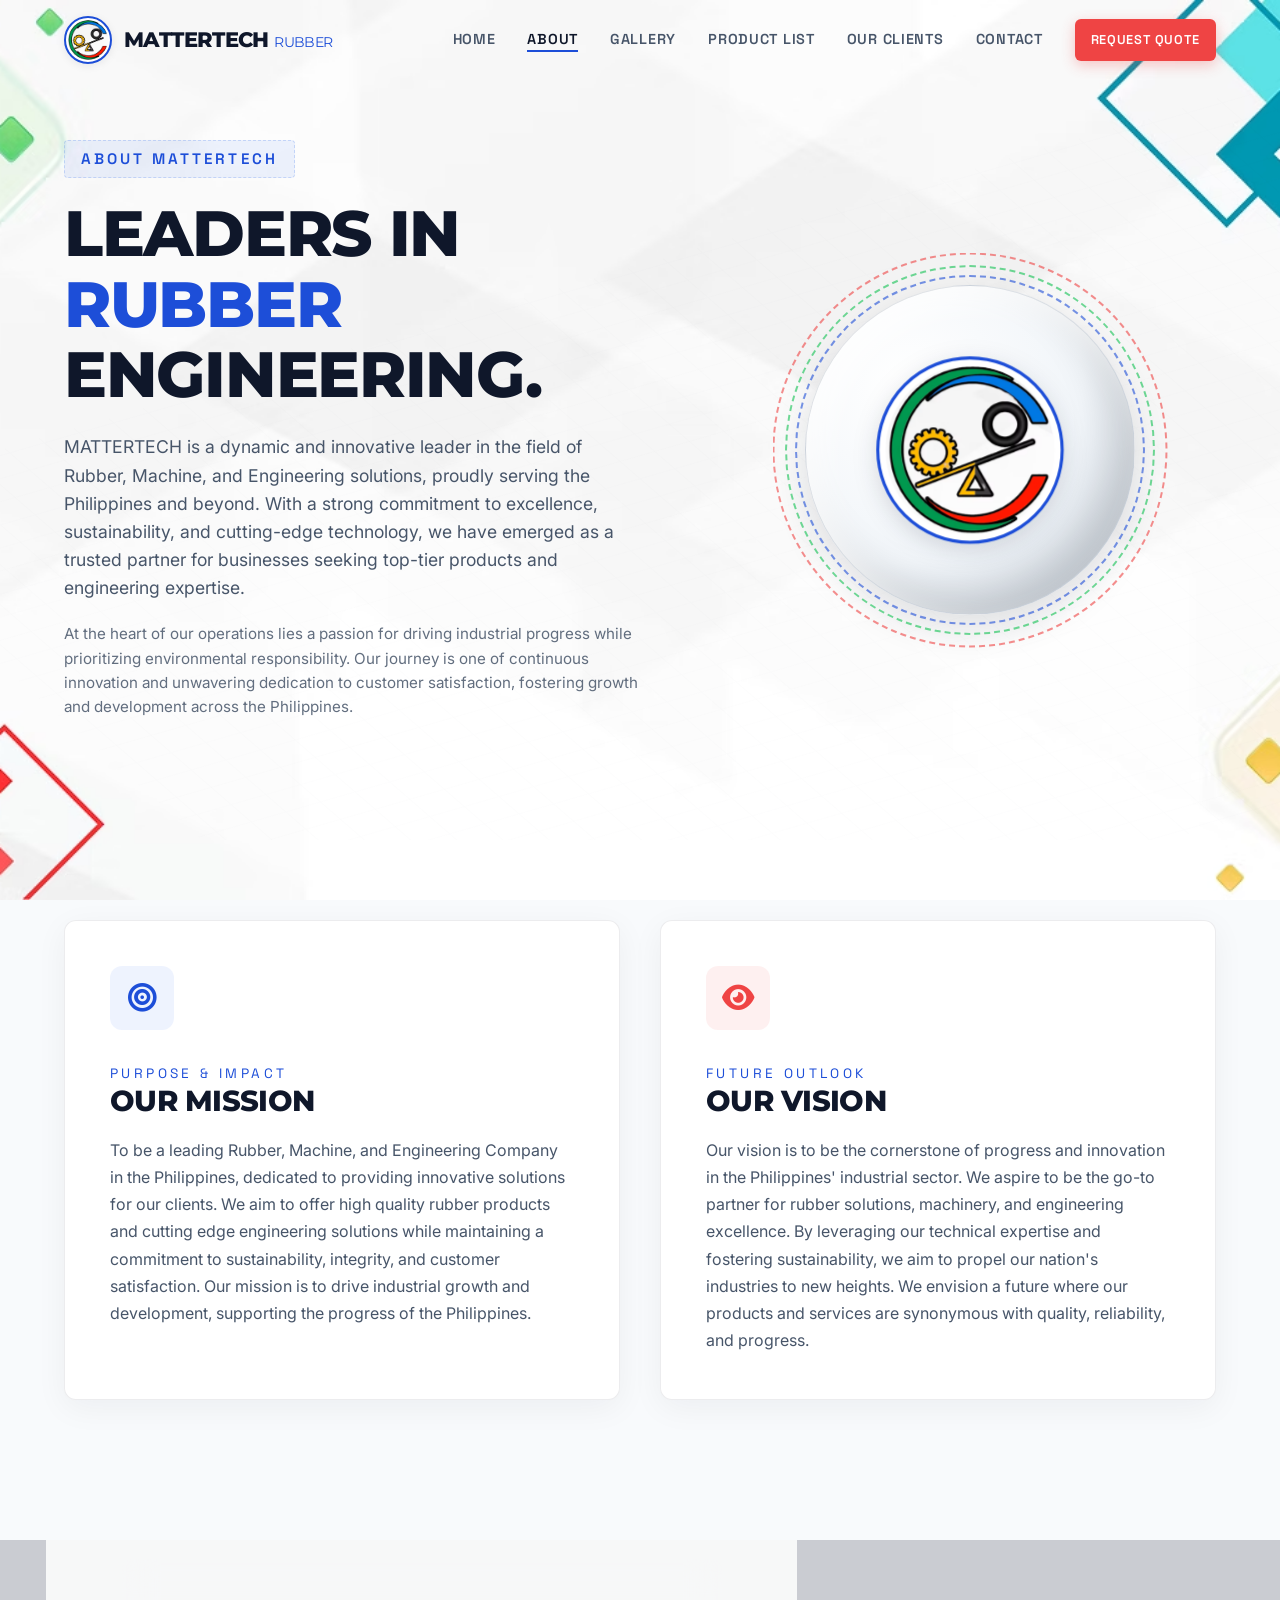
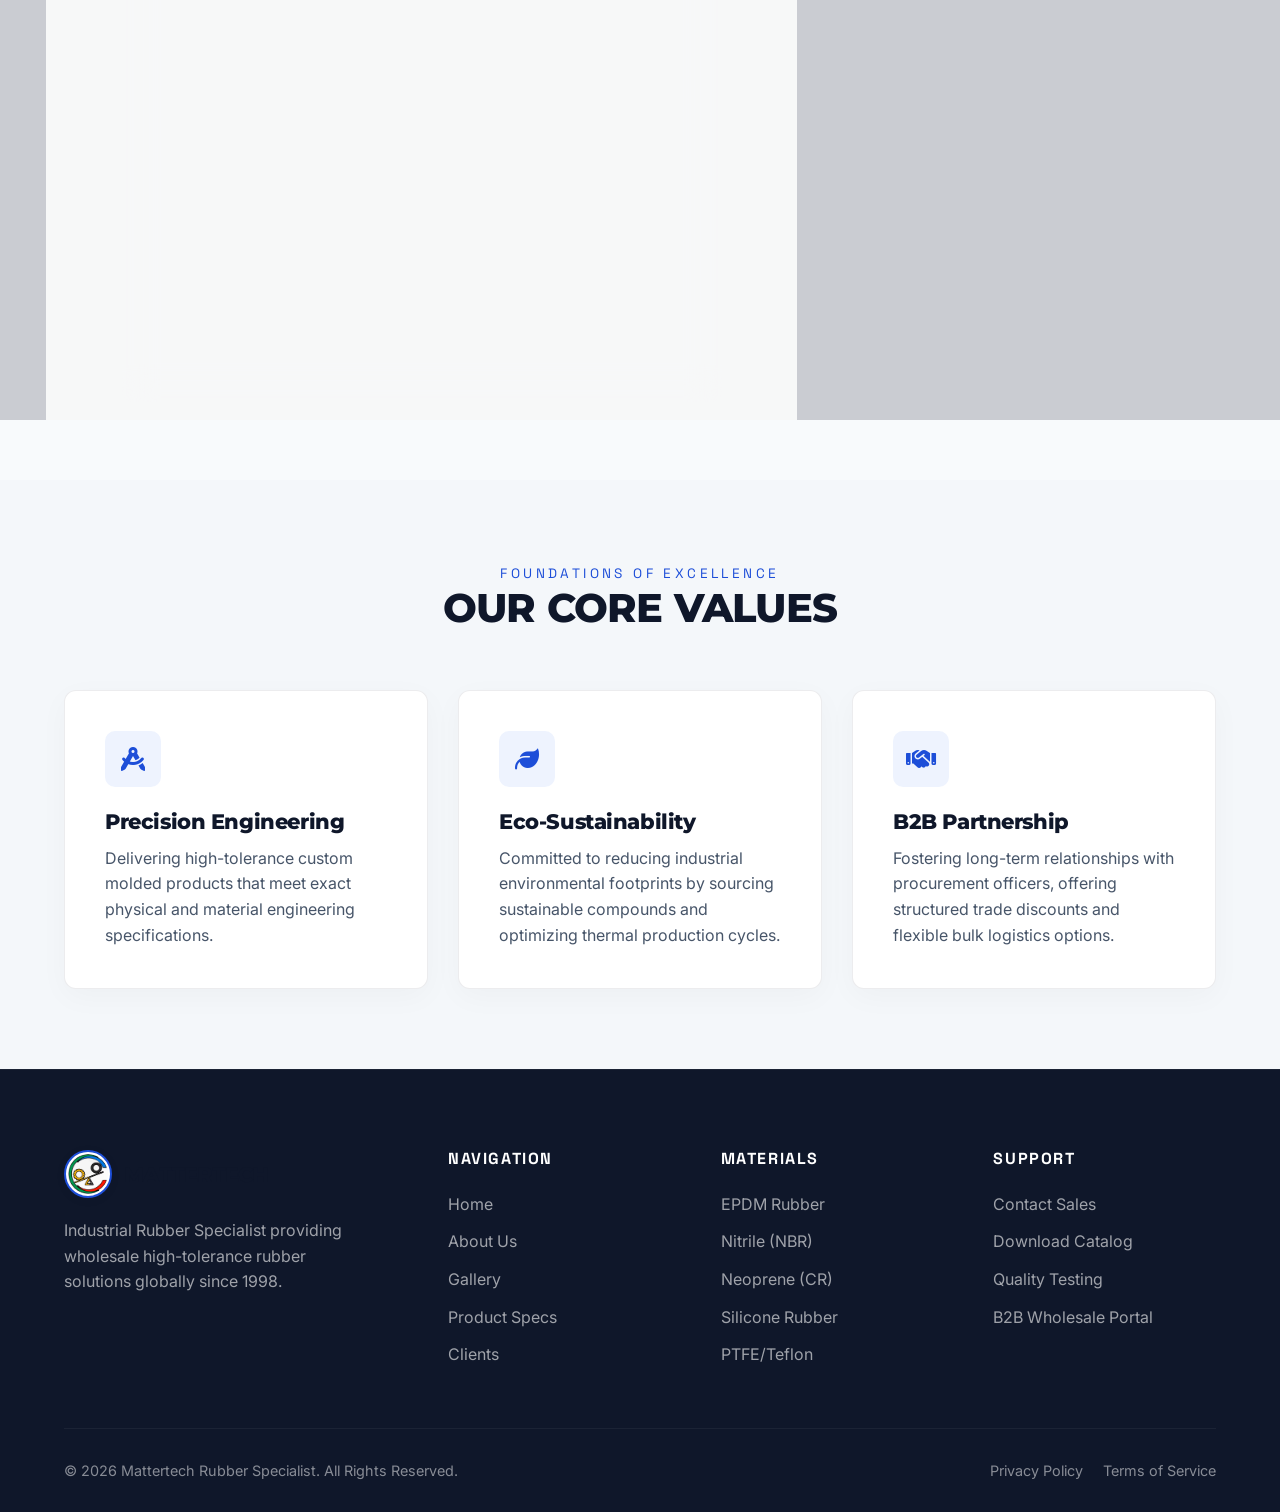
==== commit 9335afcb: "refactor: strip Wix-generated boilerplate and initialize custom project structure" ====
--- a/About _ Matttertech Rubber.html
+++ b/About _ Matttertech Rubber.html
@@ -1,626 +1,354 @@
 <!DOCTYPE html>
-<!-- saved from url=(0038)https://www.mattertechrubber.com/about -->
-<html lang="en" style="scroll-padding-top: 0px;"><head><meta http-equiv="Content-Type" content="text/html; charset=UTF-8">
+<html lang="en">
+<head>
+  <meta charset="UTF-8">
+  <meta name="viewport" content="width=device-width, initial-scale=1.0">
+  <meta http-equiv="X-UA-Compatible" content="IE=edge">
+  <title>About | Mattertech Rubber Specialist</title>
   
+  <!-- SEO Meta Tags -->
+  <meta name="description" content="Mattertech Rubber Specialist - About our company, mission, vision, and core B2B industrial rubber engineering values. Serving the Philippines with precision molded and extruded solutions.">
+  <meta name="keywords" content="about mattertech, rubber specialist, company mission, industrial manufacturing company, custom rubber manufacturer, bulacan rubber, philippines supplier">
+  <meta property="og:title" content="About | Mattertech Rubber Specialist">
+  <meta property="og:description" content="Learn about Mattertech's mission, vision, and core industrial engineering values. Serving procurement managers and wholesale B2B partners.">
+  <meta property="og:type" content="website">
   
-  <meta name="viewport" content="width=device-width, initial-scale=1" id="wixDesktopViewport">
-  <meta http-equiv="X-UA-Compatible" content="IE=edge">
-  <meta name="generator" content="Wix.com Website Builder">
-
-  <link rel="icon" sizes="192x192" href="https://static.wixstatic.com/media/c1a197_381451509849470fae42e7df3aba8442%7Emv2.png/v1/fill/w_192%2Ch_192%2Clg_1%2Cusm_0.66_1.00_0.01/c1a197_381451509849470fae42e7df3aba8442%7Emv2.png" type="image/png">
-  <link rel="shortcut icon" href="https://static.wixstatic.com/media/c1a197_381451509849470fae42e7df3aba8442%7Emv2.png/v1/fill/w_32%2Ch_32%2Clg_1%2Cusm_0.66_1.00_0.01/c1a197_381451509849470fae42e7df3aba8442%7Emv2.png" type="image/png">
-  <link rel="apple-touch-icon" href="https://static.wixstatic.com/media/c1a197_381451509849470fae42e7df3aba8442%7Emv2.png/v1/fill/w_180%2Ch_180%2Clg_1%2Cusm_0.66_1.00_0.01/c1a197_381451509849470fae42e7df3aba8442%7Emv2.png" type="image/png">
-
-  <!-- Safari Pinned Tab Icon -->
-  <!-- <link rel="mask-icon" href="https://static.wixstatic.com/media/c1a197_381451509849470fae42e7df3aba8442%7Emv2.png/v1/fill/w_32%2Ch_32%2Clg_1%2Cusm_0.66_1.00_0.01/c1a197_381451509849470fae42e7df3aba8442%7Emv2.png"> -->
-
-  <!-- Segmenter Polyfill -->
-  <script src="./About _ Matttertech Rubber_files/bundle.tracing.es5.min.js.download" crossorigin="anonymous"></script><script>
-    if (!window.Intl || !window.Intl.Segmenter) {
-      (function() {
-        var script = document.createElement('script');
-        script.src = 'https://static.parastorage.com/unpkg/@formatjs/intl-segmenter@11.7.10/polyfill.iife.js';
-        document.head.appendChild(script);
-      })();
+  <link rel="icon" sizes="192x192" href="resources/matter-tech-Logo-V1.png" type="image/png">
+  <link rel="shortcut icon" href="resources/matter-tech-Logo-V1.png" type="image/png">
+  
+  <!-- FontAwesome Icons for Industrial Vibe -->
+  <link rel="stylesheet" href="https://cdnjs.cloudflare.com/ajax/libs/font-awesome/6.4.0/css/all.min.css">
+  
+  <!-- Custom Core Stylesheet -->
+  <link rel="stylesheet" href="index.css">
+</head>
+<body>
+
+  <!-- 3D Spherical Gyroscopic Logo Loading Screen -->
+  <div id="loader-overlay">
+    <div class="loader-3d-scene">
+      <div class="sphere-wrapper">
+        <div class="logo-sphere"></div>
+        <div class="gyro-ring x"></div>
+        <div class="gyro-ring y"></div>
+        <div class="gyro-ring z"></div>
+      </div>
+      <div class="loader-text">
+        <span style="font-family: var(--font-title); font-weight: 800; letter-spacing: 0.15em;">MATTERTECH</span>
+        <span style="font-size: 0.75rem; color: var(--accent-blue); letter-spacing: 0.4em;">RUBBER SPECIALIST</span>
+        <div class="loader-progress-bar">
+          <div class="loader-progress"></div>
+        </div>
+      </div>
+    </div>
+  </div>
+
+  <!-- Header & Glassmorphic Navigation -->
+  <header class="header-main">
+    <div class="container nav-container">
+      <a href="./Home _ Matttertech Rubber.html" class="logo-wrapper">
+        <img class="logo-img" src="resources/matter-tech-Logo-V1.png" alt="Mattertech Logo">
+        <div class="brand-text">MATTERTECH <span style="font-weight: 400; font-size: 0.9rem; color: var(--accent-blue);">RUBBER</span></div>
+      </a>
+      
+      <!-- Desktop Navigation Links -->
+      <nav class="nav-links" id="main-nav">
+        <a href="./Home _ Matttertech Rubber.html" class="nav-link">Home</a>
+        <a href="#" class="nav-link active">About</a>
+        <a href="./Gallery _ Matttertech Rubber.html" class="nav-link">Gallery</a>
+        <a href="./Product List _ Matttertech Rubber.html" class="nav-link">Product List</a>
+        <a href="./Our Clients _ Matttertech Rubber.html" class="nav-link">Our Clients</a>
+        <a href="./Contact _ Matttertech Rubber.html" class="nav-link">Contact</a>
+        <a href="./Home _ Matttertech Rubber.html#quote" class="btn btn-primary" style="height: 42px; min-height: 42px; font-size: 0.8rem; padding: 0 16px;">Request Quote</a>
+      </nav>
+
+      <!-- Hamburger Menu Button -->
+      <button class="mobile-menu-btn" id="menu-toggle" aria-label="Toggle Menu">
+        <i class="fa-solid fa-bars"></i>
+      </button>
+    </div>
+  </header>
+
+  <!-- About Hero Section -->
+  <section class="about-hero">
+    <!-- Tech Grid Overlay -->
+    <div class="tech-grid-overlay"></div>
+    
+    <div class="container hero-grid">
+      <div class="hero-content">
+        <span class="hero-subtitle">ABOUT MATTERTECH</span>
+        <h1 class="hero-title">LEADERS IN <span style="color: var(--accent-blue);">RUBBER</span> ENGINEERING.</h1>
+        <p class="hero-description">
+          MATTERTECH is a dynamic and innovative leader in the field of Rubber, Machine, and Engineering solutions, proudly serving the Philippines and beyond. With a strong commitment to excellence, sustainability, and cutting-edge technology, we have emerged as a trusted partner for businesses seeking top-tier products and engineering expertise. 
+        </p>
+        <p class="hero-description" style="margin-top: -20px; font-size: 0.95rem; opacity: 0.85;">
+          At the heart of our operations lies a passion for driving industrial progress while prioritizing environmental responsibility. Our journey is one of continuous innovation and unwavering dedication to customer satisfaction, fostering growth and development across the Philippines.
+        </p>
+      </div>
+      
+      <!-- 3D Gyroscopic Sphere Logo Showcase -->
+      <div class="hero-visual perspective-container">
+        <div class="tilt-element hero-sphere-card" id="hero-tilt-card">
+          <img class="hero-sphere-logo" src="resources/matter-tech-Logo-V1.png" alt="Mattertech Specialized Logo">
+        </div>
+        <div class="gyro-ring x"></div>
+        <div class="gyro-ring y"></div>
+        <div class="gyro-ring z"></div>
+      </div>
+    </div>
+  </section>
+
+  <!-- Mission & Vision Section -->
+  <section class="about-vision-mission">
+    <div class="container">
+      <div class="grid-vision-mission perspective-container">
+        <!-- Mission Panel -->
+        <div class="glass-panel mission-card tilt-element">
+          <div class="tilt-inner">
+            <div class="category-icon" style="background: rgba(37, 99, 235, 0.08); color: var(--accent-blue);">
+              <i class="fa-solid fa-bullseye"></i>
+            </div>
+            <span class="section-subtitle">Purpose & Impact</span>
+            <h3>OUR MISSION</h3>
+            <p style="font-size: 1rem; line-height: 1.7; color: var(--text-muted);">
+              To be a leading Rubber, Machine, and Engineering Company in the Philippines, dedicated to providing innovative solutions for our clients. We aim to offer high quality rubber products and cutting edge engineering solutions while maintaining a commitment to sustainability, integrity, and customer satisfaction. Our mission is to drive industrial growth and development, supporting the progress of the Philippines.
+            </p>
+          </div>
+        </div>
+        
+        <!-- Vision Panel -->
+        <div class="glass-panel vision-card tilt-element">
+          <div class="tilt-inner">
+            <div class="category-icon" style="background: rgba(239, 68, 68, 0.08); color: var(--accent-red);">
+              <i class="fa-solid fa-eye"></i>
+            </div>
+            <span class="section-subtitle">Future Outlook</span>
+            <h3>OUR VISION</h3>
+            <p style="font-size: 1rem; line-height: 1.7; color: var(--text-muted);">
+              Our vision is to be the cornerstone of progress and innovation in the Philippines' industrial sector. We aspire to be the go-to partner for rubber solutions, machinery, and engineering excellence. By leveraging our technical expertise and fostering sustainability, we aim to propel our nation's industries to new heights. We envision a future where our products and services are synonymous with quality, reliability, and progress.
+            </p>
+          </div>
+        </div>
+      </div>
+    </div>
+  </section>
+
+  <!-- Scroll-Driven Parallax Highlight Section -->
+  <section class="about-parallax-section">
+    <!-- Parallax Image Layer -->
+    <img class="parallax-img-layer" id="parallax-img" src="./About _ Matttertech Rubber_files/c1a197_daed9f01dced4c2fa75c55c0dd4b63dd~mv2.png" alt="Industrial Manufacturing Workshop">
+    <!-- Dark Glass Overlay -->
+    <div class="parallax-overlay"></div>
+    
+    <div class="container parallax-content">
+      <div class="parallax-card glass-panel">
+        <span class="section-subtitle" style="color: var(--accent-blue);">Technical Standards</span>
+        <h2>MANUFACTURING ADVANTAGES</h2>
+        <p style="margin-bottom: 25px; color: var(--text-muted);">
+          Our Bulacan-based manufacturing facility utilizes rigorous high-tolerance standards to serve bulk corporate procurement needs across the archipelago.
+        </p>
+        <ul class="parallax-features">
+          <li>
+            <i class="fa-solid fa-circle-check"></i>
+            <span>Custom compounding (NBR, EPDM, CR, Silicone)</span>
+          </li>
+          <li>
+            <i class="fa-solid fa-circle-check"></i>
+            <span>Rigorous load & pressure cycle testing</span>
+          </li>
+          <li>
+            <i class="fa-solid fa-circle-check"></i>
+            <span>ISO-compliant B2B wholesale supply chain</span>
+          </li>
+          <li>
+            <i class="fa-solid fa-circle-check"></i>
+            <span>Rapid CAD file & drawing-to-molding turnaround</span>
+          </li>
+        </ul>
+      </div>
+    </div>
+  </section>
+
+  <!-- Core Values Section -->
+  <section class="about-values">
+    <div class="container">
+      <div class="section-header" style="text-align: center; margin-left: auto; margin-right: auto;">
+        <span class="section-subtitle">Foundations of Excellence</span>
+        <h2 class="section-title">OUR CORE VALUES</h2>
+      </div>
+      
+      <div class="grid-values">
+        <!-- Value 1 -->
+        <div class="value-card">
+          <div class="value-icon">
+            <i class="fa-solid fa-compass-drafting"></i>
+          </div>
+          <h3>Precision Engineering</h3>
+          <p>Delivering high-tolerance custom molded products that meet exact physical and material engineering specifications.</p>
+        </div>
+        
+        <!-- Value 2 -->
+        <div class="value-card">
+          <div class="value-icon">
+            <i class="fa-solid fa-leaf"></i>
+          </div>
+          <h3>Eco-Sustainability</h3>
+          <p>Committed to reducing industrial environmental footprints by sourcing sustainable compounds and optimizing thermal production cycles.</p>
+        </div>
+        
+        <!-- Value 3 -->
+        <div class="value-card">
+          <div class="value-icon">
+            <i class="fa-solid fa-handshake"></i>
+          </div>
+          <h3>B2B Partnership</h3>
+          <p>Fostering long-term relationships with procurement officers, offering structured trade discounts and flexible bulk logistics options.</p>
+        </div>
+      </div>
+    </div>
+  </section>
+
+  <!-- Footer -->
+  <footer class="footer-main">
+    <div class="container">
+      <div class="footer-grid">
+        <div class="footer-brand">
+          <div class="logo-wrapper">
+            <img class="logo-img" src="resources/matter-tech-Logo-V1.png" alt="Mattertech Logo">
+            <span class="brand-text">MATTERTECH</span>
+          </div>
+          <p class="footer-desc">
+            Industrial Rubber Specialist providing wholesale high-tolerance rubber solutions globally since 1998.
+          </p>
+        </div>
+        
+        <div>
+          <h4 class="footer-title">Navigation</h4>
+          <ul class="footer-links">
+            <li><a href="./Home _ Matttertech Rubber.html">Home</a></li>
+            <li><a href="#">About Us</a></li>
+            <li><a href="./Gallery _ Matttertech Rubber.html">Gallery</a></li>
+            <li><a href="./Product List _ Matttertech Rubber.html">Product Specs</a></li>
+            <li><a href="./Our Clients _ Matttertech Rubber.html">Clients</a></li>
+          </ul>
+        </div>
+        
+        <div>
+          <h4 class="footer-title">Materials</h4>
+          <ul class="footer-links">
+            <li><a href="#">EPDM Rubber</a></li>
+            <li><a href="#">Nitrile (NBR)</a></li>
+            <li><a href="#">Neoprene (CR)</a></li>
+            <li><a href="#">Silicone Rubber</a></li>
+            <li><a href="#">PTFE/Teflon</a></li>
+          </ul>
+        </div>
+        
+        <div>
+          <h4 class="footer-title">Support</h4>
+          <ul class="footer-links">
+            <li><a href="./Contact _ Matttertech Rubber.html">Contact Sales</a></li>
+            <li><a href="#">Download Catalog</a></li>
+            <li><a href="#">Quality Testing</a></li>
+            <li><a href="#">B2B Wholesale Portal</a></li>
+          </ul>
+        </div>
+      </div>
+      
+      <div class="footer-bottom">
+        <div>© 2026 Mattertech Rubber Specialist. All Rights Reserved.</div>
+        <div style="display: flex; gap: 20px;">
+          <a href="#">Privacy Policy</a>
+          <a href="#">Terms of Service</a>
+        </div>
+      </div>
+    </div>
+  </footer>
+
+  <!-- Scripts for 3D Interactions, Animations & Responsiveness -->
+  <script>
+    // Remove loading overlay once page resources load
+    window.addEventListener('load', () => {
+      setTimeout(() => {
+        const loader = document.getElementById('loader-overlay');
+        loader.classList.add('fade-out');
+      }, 1500); // 1.5 second loading screen animation
+    });
+
+    // Sticky glassmorphic navbar on scroll
+    window.addEventListener('scroll', () => {
+      const header = document.querySelector('.header-main');
+      if (window.scrollY > 50) {
+        header.classList.add('scrolled');
+      } else {
+        header.classList.remove('scrolled');
+      }
+    });
+
+    // Mobile Navigation Toggle
+    const menuToggle = document.getElementById('menu-toggle');
+    const mainNav = document.getElementById('main-nav');
+    
+    menuToggle.addEventListener('click', () => {
+      mainNav.classList.toggle('open');
+      const isOpened = mainNav.classList.contains('open');
+      menuToggle.innerHTML = isOpened ? '<i class="fa-solid fa-xmark"></i>' : '<i class="fa-solid fa-bars"></i>';
+    });
+
+    // Close mobile menu on clicking links
+    document.querySelectorAll('.nav-link').forEach(link => {
+      link.addEventListener('click', () => {
+        mainNav.classList.remove('open');
+        menuToggle.innerHTML = '<i class="fa-solid fa-bars"></i>';
+      });
+    });
+
+    // 3D Perspective Mouse Tilt Effect
+    const tiltElements = document.querySelectorAll('.tilt-element');
+    const isMobile = window.innerWidth <= 768;
+    
+    if (!isMobile) {
+      tiltElements.forEach(element => {
+        element.addEventListener('mousemove', (e) => {
+          const rect = element.getBoundingClientRect();
+          const x = e.clientX - rect.left;
+          const y = e.clientY - rect.top;
+          
+          const centerX = rect.width / 2;
+          const centerY = rect.height / 2;
+          
+          const maxRotateX = 12;
+          const maxRotateY = 12;
+          
+          const rotateX = ((centerY - y) / centerY) * maxRotateX;
+          const rotateY = ((x - centerX) / centerX) * maxRotateY;
+          
+          element.style.transform = `rotateX(${rotateX}deg) rotateY(${rotateY}deg)`;
+        });
+        
+        element.addEventListener('mouseleave', () => {
+          element.style.transform = 'rotateX(0deg) rotateY(0deg)';
+        });
+      });
     }
+
+    // Scroll-driven Parallax effect script
+    const parallaxImg = document.getElementById('parallax-img');
+    
+    window.addEventListener('scroll', () => {
+      if (!isMobile && parallaxImg) {
+        const rect = parallaxImg.parentElement.getBoundingClientRect();
+        const scrollPosition = window.scrollY || window.pageYOffset;
+        const parentTop = rect.top + scrollPosition;
+        const speed = 0.3; // Parallax factor
+        
+        // Calculate offset translation based on viewport enter point
+        const offset = (scrollPosition - parentTop) * speed;
+        parallaxImg.style.transform = `translate3d(0, ${offset}px, 0)`;
+      } else if (parallaxImg) {
+        parallaxImg.style.transform = 'none';
+      }
+    });
   </script>
-
-  <!-- Legacy Polyfills -->
-  <script nomodule="" src="./About _ Matttertech Rubber_files/minified.js.download"></script>
-  <script nomodule="" src="./About _ Matttertech Rubber_files/focus-within-polyfill.js.download"></script>
-
-  <!-- Performance API Polyfills -->
-  <script>
-  (function () {
-    var noop = function noop() {};
-    if ("performance" in window === false) {
-      window.performance = {};
-    }
-    window.performance.mark = performance.mark || noop;
-    window.performance.measure = performance.measure || noop;
-    if ("now" in window.performance === false) {
-      var nowOffset = Date.now();
-      if (performance.timing && performance.timing.navigationStart) {
-        nowOffset = performance.timing.navigationStart;
-      }
-      window.performance.now = function now() {
-        return Date.now() - nowOffset;
-      };
-    }
-  })();
-  </script>
-
-  <!-- Essential Viewer Model -->
-  <script type="application/json" id="wix-essential-viewer-model">{"fleetConfig":{"fleetName":"thunderbolt-renderer","type":"GA","code":0},"mode":{"qa":false,"enableTestApi":false,"addAllServices":false,"debug":false,"ssrIndicator":false,"ssrOnly":false,"siteAssetsFallback":"enable","versionIndicator":false},"componentsLibrariesTopology":[{"artifactId":"editor-elements","namespace":"wixui","url":"https:\/\/static.parastorage.com\/services\/editor-elements\/1.15173.0"},{"artifactId":"editor-elements","namespace":"dsgnsys","url":"https:\/\/static.parastorage.com\/services\/editor-elements\/1.15173.0"}],"siteFeaturesConfigs":{"sessionManager":{"isRunningInDifferentSiteContext":false}},"language":{"userLanguage":"en"},"siteAssets":{"clientTopology":{"mediaRootUrl":"https:\/\/static.wixstatic.com","scriptsUrl":"static.parastorage.com","staticMediaUrl":"https:\/\/static.wixstatic.com\/media","staticAudioUrl":"https:\/\/music.wixstatic.com\/mp3","moduleRepoUrl":"https:\/\/static.parastorage.com\/unpkg","fileRepoUrl":"https:\/\/static.parastorage.com\/services","viewerAppsUrl":"https:\/\/viewer-apps.parastorage.com","viewerAssetsUrl":"https:\/\/viewer-assets.parastorage.com","siteAssetsUrl":"https:\/\/siteassets.parastorage.com","pageJsonServerUrls":["https:\/\/pages.parastorage.com","https:\/\/staticorigin.wixstatic.com","https:\/\/www.mattertechrubber.com","https:\/\/fallback.wix.com\/wix-html-editor-pages-webapp\/page"],"pathOfTBModulesInFileRepoForFallback":"wix-thunderbolt\/dist\/"}},"siteFeatures":["accessibilityBrowserZoom","appMonitoring","assetsLoader","businessLogger","captcha","clickHandlerRegistrar","commonConfig","componentsRegistry","consentPolicy","contentReflow","cyclicTabbing","domSelectors","domStore","dynamicPages","environmentWixCodeSdk","environment","externalServices","locationWixCodeSdk","mpaNavigation","navigationManager","navigationPhases","ooi","pages","panorama","renderer","reporter","routerFetch","router","scrollRestoration","seoWixCodeSdk","seo","sessionManager","siteMembersWixCodeSdk","siteMembers","siteScrollBlocker","siteWixCodeSdk","speculationRules","ssrCache","stores","structureApi","thunderboltInitializer","tpaCommons","translations","usedPlatformApis","warmupData","windowMessageRegistrar","windowWixCodeSdk","wixEmbedsApi","componentsLoader","componentsReact","platform"],"site":{"externalBaseUrl":"https:\/\/www.mattertechrubber.com","isSEO":false},"media":{"staticMediaUrl":"https:\/\/static.wixstatic.com\/media","mediaRootUrl":"https:\/\/static.wixstatic.com\/","staticVideoUrl":"https:\/\/video.wixstatic.com\/","userDomainMediaPrefixes":[]},"requestUrl":"https:\/\/www.mattertechrubber.com\/about","rollout":{"siteAssetsVersionsRollout":false,"isDACRollout":0,"isTBRollout":false},"commonConfig":{"brand":"wix","host":"VIEWER","bsi":"","consentPolicy":{},"consentPolicyHeader":{},"siteRevision":"46","renderingFlow":"NONE","language":"en","locale":"en-ph"},"interactionSampleRatio":0.01,"accessTokensUrl":"https:\/\/www.mattertechrubber.com\/_api\/v1\/access-tokens","experiments":{"specs.thunderbolt.hardenFetchAndXHR":true,"specs.thunderbolt.securityExperiments":true,"specs.thunderbolt.allowWebpAvifTransforms":true,"specs.thunderbolt.browserCacheReload":true,"specs.thunderbolt.addIdAsClassName":true,"specs.thunderbolt.browserZoomMobileOnloadDetection":true}}</script>
-  <script>window.viewerModel = JSON.parse(document.getElementById('wix-essential-viewer-model').textContent)</script>
-
-  <!-- Globals Definitions -->
-  <script>
-    (function () {
-      var now = Date.now()
-      var activationStart = 0
-      try {
-        var navEntry = performance.getEntriesByType('navigation')[0];
-        if (navEntry && navEntry.activationStart > 0) {
-          activationStart = navEntry.activationStart;
-        }
-      } catch (e) {}
-      window.initialTimestamps = {
-        initialTimestamp: now,
-        initialRequestTimestamp: Math.round(performance.timeOrigin ? performance.timeOrigin + activationStart : now - performance.now() + activationStart)
-      }
-
-      window.thunderboltTag = "libs-releases-GA-local"
-      window.thunderboltVersion = "1.17444.0"
-    })();
-  </script>
-
-  <script>
-    window.commonConfig = viewerModel.commonConfig
-  </script>
-
-  
-  <!-- BEGIN handleAccessTokens bundle -->
-
-  <script data-url="https://static.parastorage.com/services/wix-thunderbolt/dist/handleAccessTokens.inline.0cd017db.bundle.min.js">(()=>{"use strict";let e,t,r,o;var n={},i={};function l(e){var t=i[e];if(void 0!==t)return t.exports;var r=i[e]={exports:{}};return n[e](r,r.exports,l),r.exports}function a(e){let{context:t,property:r,value:o,enumerable:n=!0}=e,i=e.get,l=e.set;if(!r||void 0===o&&!i&&!l)return Error("property and value are required");let a=t||globalThis,s=a?.[r],u={};if(void 0!==o)u.value=o;else{if(i){let e=c(i);e&&(u.get=e)}if(l){let e=c(l);e&&(u.set=e)}}let p={...u,enumerable:n||!1,configurable:!1};void 0!==o&&(p.writable=!1);try{Object.defineProperty(a,r,p)}catch(e){return e instanceof TypeError?s:e}return s}function c(e,t){return"function"==typeof e?e:e?.async===!0&&"function"==typeof e.func?t?async function(t){return e.func(t)}:async function(){return e.func()}:"function"==typeof e?.func?e.func:void 0}l.rv=()=>"1.6.8",l.ruid="bundler=rspack@1.6.8";try{a({property:"strictDefine",value:a})}catch{}try{a({property:"defineStrictObject",value:function e(t){let{context:r,property:o,propertiesToExclude:n=[],skipPrototype:i=!1,hardenPrototypePropertiesToExclude:l=[]}=t;if(!o)return Error("property is required");let c=(r||globalThis)[o],p={},f=u(r,o);c&&("object"==typeof c||"function"==typeof c)&&Reflect.ownKeys(c).forEach(e=>{if(!n.includes(e)&&!s.includes(e)){let t=u(c,e);if(t&&(t.writable||t.configurable)){let{value:r,get:o,set:n,enumerable:i=!1}=t,l={};void 0!==r?l.value=r:o?l.get=o:n&&(l.set=n);try{let t=a({context:c,property:e,...l,enumerable:i});p[e]=t}catch(r){if(r instanceof TypeError)try{p[e]=t.value||t.get||t.set}catch{}else throw r}}}});let d={originalObject:c,originalProperties:p};if(!i&&c?.prototype!==void 0){let t=e({context:c,property:"prototype",propertiesToExclude:l,skipPrototype:!0});t instanceof Error||(d.originalPrototype=t?.originalObject,d.originalPrototypeProperties=t?.originalProperties)}return a({context:r,property:o,value:c,enumerable:f?.enumerable}),d}})}catch{}try{a({property:"defineStrictMethod",value:function(e,t){let r=(t||globalThis)[e],o=u(t||globalThis,e);return r&&o&&(o.writable||o.configurable)?(Object.freeze(r),a({context:globalThis,property:e,value:r})):r}})}catch{}var s=["toString","toLocaleString","valueOf","constructor","prototype"];function u(e,t){if(!(!e||!t))try{return Reflect.getOwnPropertyDescriptor(e,t)}catch{return}}function p(e){if("string"!=typeof e)return e;try{return decodeURIComponent(e).toLowerCase().trim()}catch{return e.toLowerCase().trim()}}function f(e,t){let r="";if("string"==typeof e)r=e.split("=")[0]?.trim()||"";else{if(!e||"string"!=typeof e.name)return!1;r=e.name}return t.has(p(r)||"")}function d(e,t){return("string"==typeof e?e.split(";").map(e=>e.trim()).filter(e=>e.length>0):e||[]).filter(e=>!f(e,t))}var y=null;function g(){return null===y&&(y=typeof Document>"u"?void 0:Object.getOwnPropertyDescriptor(Document.prototype,"cookie")),y}let h=(e,t)=>{try{let r=t?t.get.call(document):document.cookie;return r.split(";").map(e=>e.trim()).filter(t=>t?.startsWith(e))[0]?.split("=")[1]}catch(e){return""}},b=(e="",t="",r="/")=>`${e}=; ${t?`domain=${t};`:""} max-age=0; path=${r}; expires=Thu, 01 Jan 1970 00:00:01 GMT`;function m(e,t){try{return sessionStorage[e]("reload",t||"")}catch(e){console.error("ATS: Error calling sessionStorage:",e)}}let v=["true","new","b","enabled"],w=(e,t)=>v.includes(`${e[t]}`.toLowerCase()),S="client-session-bind",T="sec-fetch-unsupported",{experiments:k}=window.viewerModel,{cookie:x}=(e=new Set([S,"client-binding",T,"svSession","smSession","server-session-bind","wixSession2","wixSession3"].map(e=>e.toLowerCase())),a({context:document,property:"cookie",set:{func:t=>{var r,o;let n,i;return r=document,o=void 0,n=g(),i=p(t.split(";")[0]||"")||"",void([...e].every(e=>!i.startsWith(e.toLowerCase()))&&n?.set?n.set.call(r,t):o&&console.warn(o))}},get:{func:()=>(function(e,t){let r=g();if(!r?.get)throw Error("Cookie descriptor or getter not available");return d(r.get.call(e),t).join("; ")})(document,e)},enumerable:!0}),{cookieStore:function(e,t){if(!globalThis?.cookieStore)return;let r=globalThis.cookieStore.get.bind(globalThis.cookieStore),o=globalThis.cookieStore.getAll.bind(globalThis.cookieStore),n=globalThis.cookieStore.set.bind(globalThis.cookieStore),i=globalThis.cookieStore.delete.bind(globalThis.cookieStore);return a({context:globalThis.CookieStore.prototype,property:"get",value:async function(t){return f(("string"==typeof t?t:t.name)||"",e)?null:r.call(this,t)},enumerable:!0}),a({context:globalThis.CookieStore.prototype,property:"getAll",value:async function(){let t=await o.apply(this,Array.from(arguments));return d(t,e)},enumerable:!0}),a({context:globalThis.CookieStore.prototype,property:"set",value:async function(){let r=Array.from(arguments);if(!f(1===r.length?r[0].name:r[0],e))return n.apply(this,r);t&&console.warn(t)},enumerable:!0}),a({context:globalThis.CookieStore.prototype,property:"delete",value:async function(){let t=Array.from(arguments);if(!f(1===t.length?t[0].name:t[0],e))return i.apply(this,t)},enumerable:!0}),a({context:globalThis.cookieStore,property:"prototype",value:globalThis.CookieStore.prototype,enumerable:!1}),a({context:globalThis,property:"cookieStore",value:globalThis.cookieStore,enumerable:!0}),{get:r,getAll:o,set:n,delete:i}}(e,void 0),cookie:g()}),E="tbReady",P="security_overrideGlobals",{experiments:C,siteFeaturesConfigs:$,accessTokensUrl:D}=window.viewerModel,M={},O=(t=h(S,x),w(k,"specs.thunderbolt.browserCacheReload")&&(h(T,x)||t?m("removeItem"):function(){if("undefined"!=typeof window){let e=performance.getEntriesByType("navigation")[0];return"back_forward"===(e?.type||"")}return!1}()&&function(){let{counter:e}=function(){let e=m("getItem");if(e){let[t,r]=e.split("-"),o=r?parseInt(r,10):0;if(o>=3){let e=t?Number(t):0;if(Date.now()-e>6e4)return{counter:0}}return{counter:o}}return{counter:0}}();e<3?(function(e=1){m("setItem",`${Date.now()}-${e}`)}(e+1),window.location.reload()):console.error("ATS: Max reload attempts reached")}()),r=b(S),o=b(S,location.hostname),x.set.call(document,r),x.set.call(document,o),t);O&&(M["client-binding"]=O);let j=fetch;addEventListener(E,function e(t){let{logger:r}=t.detail;try{window.tb.init({fetch:j,fetchHeaders:M})}catch(t){let e=Error("TB003");r.meter(`${P}_${e.message}`,{paramsOverrides:{errorType:P,eventString:e.message}}),window?.viewerModel?.mode.debug&&console.error(t)}finally{removeEventListener(E,e)}}),w(C,"specs.thunderbolt.hardenFetchAndXHR")||(window.fetchDynamicModel=()=>$.sessionManager.isRunningInDifferentSiteContext?Promise.resolve({}):fetch((()=>{try{let e="undefined"!=typeof WorkerGlobalScope&&self instanceof WorkerGlobalScope,t=globalThis?.parent!==globalThis,r=new URL(D,location.href);return(t||e)&&(r.searchParams.set("ifr",String(t)),r.searchParams.set("worker",String(e))),r.href}catch{return D}})(),{credentials:"same-origin",headers:M}).then(function(e){if(!e.ok)throw Error(`[${e.status}]${e.statusText}`);return e.json()}),window.dynamicModelPromise=window.fetchDynamicModel())})();
-//# sourceMappingURL=https://static.parastorage.com/services/wix-thunderbolt/dist/handleAccessTokens.inline.0cd017db.bundle.min.js.map</script>
-
-<!-- END handleAccessTokens bundle -->
-
-<!-- BEGIN overrideGlobals bundle -->
-
-<script data-url="https://static.parastorage.com/services/wix-thunderbolt/dist/overrideGlobals.inline.eddf8782.bundle.min.js">(()=>{"use strict";var e={},t={};function r(o){var n=t[o];if(void 0!==n)return n.exports;var i=t[o]={exports:{}};return e[o](i,i.exports,r),i.exports}function o(e){let{context:t,property:r,value:o,enumerable:i=!0}=e,c=e.get,a=e.set;if(!r||void 0===o&&!c&&!a)return Error("property and value are required");let l=t||globalThis,s=l?.[r],u={};if(void 0!==o)u.value=o;else{if(c){let e=n(c);e&&(u.get=e)}if(a){let e=n(a);e&&(u.set=e)}}let p={...u,enumerable:i||!1,configurable:!1};void 0!==o&&(p.writable=!1);try{Object.defineProperty(l,r,p)}catch(e){return e instanceof TypeError?s:e}return s}function n(e,t){return"function"==typeof e?e:e?.async===!0&&"function"==typeof e.func?t?async function(t){return e.func(t)}:async function(){return e.func()}:"function"==typeof e?.func?e.func:void 0}r.rv=()=>"1.6.8",r.ruid="bundler=rspack@1.6.8";try{o({property:"strictDefine",value:o})}catch{}try{o({property:"defineStrictObject",value:c})}catch{}try{o({property:"defineStrictMethod",value:a})}catch{}var i=["toString","toLocaleString","valueOf","constructor","prototype"];function c(e){let{context:t,property:r,propertiesToExclude:n=[],skipPrototype:a=!1,hardenPrototypePropertiesToExclude:s=[]}=e;if(!r)return Error("property is required");let u=(t||globalThis)[r],p={},f=l(t,r);u&&("object"==typeof u||"function"==typeof u)&&Reflect.ownKeys(u).forEach(e=>{if(!n.includes(e)&&!i.includes(e)){let t=l(u,e);if(t&&(t.writable||t.configurable)){let{value:r,get:n,set:i,enumerable:c=!1}=t,a={};void 0!==r?a.value=r:n?a.get=n:i&&(a.set=i);try{let t=o({context:u,property:e,...a,enumerable:c});p[e]=t}catch(r){if(r instanceof TypeError)try{p[e]=t.value||t.get||t.set}catch{}else throw r}}}});let d={originalObject:u,originalProperties:p};if(!a&&u?.prototype!==void 0){let e=c({context:u,property:"prototype",propertiesToExclude:s,skipPrototype:!0});e instanceof Error||(d.originalPrototype=e?.originalObject,d.originalPrototypeProperties=e?.originalProperties)}return o({context:t,property:r,value:u,enumerable:f?.enumerable}),d}function a(e,t){let r=(t||globalThis)[e],n=l(t||globalThis,e);return r&&n&&(n.writable||n.configurable)?(Object.freeze(r),o({context:globalThis,property:e,value:r})):r}function l(e,t){if(!(!e||!t))try{return Reflect.getOwnPropertyDescriptor(e,t)}catch{return}}function s(e){if("string"!=typeof e)return e;try{return decodeURIComponent(e).toLowerCase().trim()}catch{return e.toLowerCase().trim()}}function u(e,t){return e instanceof Headers?e.forEach((r,o)=>{p(o,t)||e.delete(o)}):Object.keys(e).forEach(r=>{p(r,t)||delete e[r]}),e}function p(e,t){return!t.has(s(e)||"")}function f(e,t){let r=!0,o=s(function(e){let t,r;if(globalThis.Request&&e instanceof Request)t=e.url;else if("function"==typeof e?.toString)t=e.toString();else throw Error("Unsupported type for url");try{return new URL(t).pathname}catch{return(r=t.replace(/#.+/gi,"").split("?").shift()).startsWith("/")?r:`/${r}`}}(e));return o&&t.some(e=>o.includes(e))&&(r=!1),r}let d=["true","new","b","enabled"],y=(e,t)=>d.includes(`${e[t]}`.toLowerCase());performance.mark("overrideGlobals started");let{experiments:b}=window.viewerModel,h=y(b,"specs.thunderbolt.securityExperiments");try{let e,t,r,n,i,l=globalThis.open,d=document.open;function v(e,t,r){var o;let n="string"!=typeof e,i=l.call(window,e,t,r);return n||e&&((o=e).startsWith("//")&&/(?:[a-z0-9](?:[a-z0-9-]{0,61}[a-z0-9])?\.)+[a-z0-9][a-z0-9-]{0,61}[a-z0-9]/g.test(`${location.protocol}:${o}`)&&(o=`${location.protocol}${o}`),!o.startsWith("http")||new URL(o).hostname===location.hostname)?{}:i}o({property:"open",value:v,context:globalThis,enumerable:!0}),o({property:"open",value:function(e,t,r){return e?v(e,t,r):d.call(document,e||"",t||"",r||"")},context:document,enumerable:!0}),h&&(e=document.createElement,t=Element.prototype.setAttribute,r=Element.prototype.setAttributeNS,o({property:"createElement",context:document,value:function(n,i){let c=e.call(document,n,i);return"iframe"===s(n)&&(o({property:"srcdoc",context:c,get:()=>"",set:()=>{console.warn("`srcdoc` is not allowed in iframe elements.")}}),c.setAttribute=function(e,r){"srcdoc"===e.toLowerCase()?console.warn("`srcdoc` attribute is not allowed to be set."):t.call(c,e,r)},c.setAttributeNS=function(e,t,o){"srcdoc"===t.toLowerCase()?console.warn("`srcdoc` attribute is not allowed to be set."):r.call(c,e,t,o)}),c},enumerable:!0})),y(b,"specs.thunderbolt.hardenFetchAndXHR")&&h&&function(e,t,r){let n=fetch,i=XMLHttpRequest,c=new Set(t);function a(){let t=new i,o=t.open,n=t.setRequestHeader;return t.open=function(){let n=Array.from(arguments),i=n[1];if(n.length<2||f(i,e))return o.apply(t,n);throw Error(r||`Request not allowed for path ${i}`)},t.setRequestHeader=function(e,r){p(decodeURIComponent(e),c)&&n.call(t,e,r)},t}o({property:"fetch",value:function(){var t;let o=(t=arguments,globalThis.Request&&t[0]instanceof Request&&t[0]?.headers?u(t[0].headers,c):t[1]?.headers&&u(t[1].headers,c),t);return f(arguments[0],e)?n.apply(globalThis,Array.from(o)):new Promise((e,t)=>{let o=Error(r||`Request not allowed for path ${arguments[0]}`);t(o)})},enumerable:!0}),o({property:"XMLHttpRequest",value:a,enumerable:!0}),Object.keys(i).forEach(e=>{a[e]=i[e]})}(["/_api/v1/access-tokens","/_api/v2/dynamicmodel","/_api/one-app-session-web/v3/businesses"],["client-binding"]),function(){if(navigator&&"serviceWorker"in navigator)navigator.serviceWorker.register,o({context:navigator.serviceWorker,property:"register",value:function(){console.log("Service worker registration is not allowed")},enumerable:!0})}(),n=[],i=(i=[]).concat(["TextEncoder","TextDecoder"]),h&&(i=i.concat(["XMLHttpRequestEventTarget","EventTarget"])),i=i.concat(["URL","JSON"]),h&&(n=n.concat(["addEventListener","removeEventListener"])),n=n.concat(["encodeURI","encodeURIComponent","decodeURI","decodeURIComponent"]),i=i.concat(["String","Number"]),h&&i.push("Object"),i=i.concat(["Reflect"]),n.forEach(e=>{a(e),["addEventListener","removeEventListener"].includes(e)&&a(e,document)}),i.forEach(e=>{c({property:e})}),h&&function(){return e("setTimeout",0,globalThis),e("setInterval",0,globalThis);function e(e,t,r){let n=r||globalThis,i=n[e];if(!i||"function"!=typeof i)throw Error(`Function ${e} not found or is not a function`);o({property:e,value:function(){let r=Array.from(arguments);if("string"!=typeof r[t])return i.apply(n,r);console.warn(`Calling ${e} with a String Argument at index ${t} is not allowed`)},context:r,enumerable:!0})}}()}catch(t){window?.viewerModel?.mode.debug&&console.error(t);let e=Error("TB006");window.fedops?.reportError(e,"security_overrideGlobals"),window.Sentry?window.Sentry.captureException(e):globalThis.defineStrictProperty("sentryBuffer",[e],window,!1)}performance.mark("overrideGlobals ended")})();
-//# sourceMappingURL=https://static.parastorage.com/services/wix-thunderbolt/dist/overrideGlobals.inline.eddf8782.bundle.min.js.map</script>
-
-<!-- END overrideGlobals bundle -->
-
-  
-
-  
-  <script>
-    window.commonConfig = viewerModel.commonConfig
-
-	
-  </script>
-
-  <!-- Initial CSS -->
-  <style data-url="https://static.parastorage.com/services/wix-thunderbolt/dist/main.92cf8424.min.css">@keyframes slide-horizontal-new{0%{transform:translate(100%)}}@keyframes slide-horizontal-old{80%{opacity:1}to{opacity:0;transform:translate(-100%)}}@keyframes slide-vertical-new{0%{transform:translateY(-100%)}}@keyframes slide-vertical-old{80%{opacity:1}to{opacity:0;transform:translateY(100%)}}@keyframes out-in-new{0%{opacity:0}}@keyframes out-in-old{to{opacity:0}}:root:active-view-transition{view-transition-name:none}:root:active-view-transition::view-transition-group(*){animation:none}:root:active-view-transition::view-transition-old(*){animation:none}:root:active-view-transition::view-transition-new(*){animation:none}::view-transition{pointer-events:none}:root:active-view-transition #SITE_HEADER{view-transition-name:header-group}:root:active-view-transition #WIX_ADS{view-transition-name:wix-ads-group}:root:active-view-transition #SITE_FOOTER{view-transition-name:footer-group}:root:active-view-transition #BACKGROUND_GROUP_TRANSITION_GROUP>div{view-transition-name:background-group}:root:active-view-transition::view-transition-group(page-group){pointer-events:all;cursor:wait;animation:revert;animation-duration:.6s}:root:active-view-transition::view-transition-old(page-group){pointer-events:all;cursor:wait;animation:revert;animation-duration:.6s}:root:active-view-transition::view-transition-new(page-group){pointer-events:all;cursor:wait;animation:revert;animation-duration:.6s}:root:active-view-transition-type(SlideHorizontal)::view-transition-old(page-group){mix-blend-mode:normal;animation:.6s cubic-bezier(.83,0,.17,1) forwards slide-horizontal-old}:root:active-view-transition-type(SlideHorizontal)::view-transition-new(page-group){mix-blend-mode:normal;animation:.6s cubic-bezier(.83,0,.17,1) backwards slide-horizontal-new}:root:active-view-transition-type(SlideVertical)::view-transition-old(page-group){mix-blend-mode:normal;animation:.6s cubic-bezier(.83,0,.17,1) forwards slide-vertical-old}:root:active-view-transition-type(SlideVertical)::view-transition-new(page-group){mix-blend-mode:normal;animation:.6s cubic-bezier(.83,0,.17,1) backwards slide-vertical-new}:root:active-view-transition-type(OutIn)::view-transition-old(page-group){animation:.35s cubic-bezier(.22,1,.36,1) forwards out-in-old}:root:active-view-transition-type(OutIn)::view-transition-new(page-group){animation:.35s cubic-bezier(.64,0,.78,0) .35s backwards out-in-new}@media (prefers-reduced-motion:reduce){::view-transition-group(*){animation:none!important}::view-transition-old(*){animation:none!important}::view-transition-new(*){animation:none!important}}html,body{vertical-align:baseline;background:0 0;border:0;outline:0;margin:0;padding:0}body{--scrollbar-width:0px;-webkit-text-size-adjust:100%;-moz-text-size-adjust:100%;-ms-text-size-adjust:100%;text-size-adjust:100%;font-family:Arial,Helvetica,sans-serif;font-size:10px}html,body{height:100%}body{overflow-x:auto;overflow-y:scroll}body:not(.responsive) #site-root{width:100%;min-width:var(--site-width)}body:not([data-js-loaded]) [data-hide-prejs]{visibility:hidden}interact-element{display:contents}#SITE_CONTAINER{position:relative}:root{--one-unit:1vw;--section-max-width:9999px;--spx-stopper-max:9999px;--spx-stopper-min:0px;--browser-zoom:1}@supports ((-webkit-appearance:none)) and (stroke-color:transparent){:root{--safari-sticky-fix:opacity;--experimental-safari-sticky-fix:translateZ(0)}}@supports (container-type:inline-size){:root{--one-unit:1cqw}}[id^=oldHoverBox-]{mix-blend-mode:plus-lighter;transition:opacity .5s,visibility .5s}[data-mesh-id$=inlineContent-gridContainer]:has(>[id^=oldHoverBox-]){isolation:isolate}
-/*# sourceMappingURL=https://static.parastorage.com/services/wix-thunderbolt/dist/main.92cf8424.min.css.map*/</style>
-<style data-url="https://static.parastorage.com/services/wix-thunderbolt/dist/main.renderer.d1b87f2e.min.css">div,span,applet,object,iframe,h1,h2,h3,h4,h5,h6,p,blockquote,pre,a,abbr,acronym,address,big,cite,code,del,dfn,em,font,img,ins,kbd,q,s,samp,small,strike,strong,sub,sup,tt,var,b,u,i,center,dl,dt,dd,ol,ul,li,fieldset,form,label,legend,table,caption,tbody,tfoot,thead,tr,th,td,nav,button,section,header,footer,title{vertical-align:baseline;background:0 0;border:0;outline:0;margin:0;padding:0}textarea,input,select{box-sizing:border-box;font-family:Helvetica,Arial,sans-serif}ol,ul{list-style:none}blockquote,q{quotes:none}ins{text-decoration:none}del{text-decoration:line-through}table{border-collapse:collapse;border-spacing:0}a{cursor:pointer;text-decoration:none}.testStyles{overflow-y:hidden}.reset-button{color:inherit;font:inherit;-webkit-appearance:none;-webkit-user-select:none;-moz-user-select:none;-ms-user-select:none;background:0 0;border:0;outline:0;padding:0;line-height:normal;overflow:visible}:focus{outline:none}body.device-mobile-optimized:not(.disable-site-overflow){overflow-x:hidden;overflow-y:scroll}body.device-mobile-optimized:not(.responsive) #SITE_CONTAINER{width:320px;margin-left:auto;margin-right:auto;position:relative;overflow-x:visible}body.device-mobile-optimized:not(.responsive):not(.blockSiteScrolling) #SITE_CONTAINER{margin-top:0}body.device-mobile-optimized>*{max-width:100%!important}body.device-mobile-optimized #site-root{overflow:hidden}@supports (overflow:clip){body.device-mobile-optimized #site-root{overflow:clip}}body.device-mobile-non-optimized #SITE_CONTAINER #site-root{overflow:clip}body.device-mobile-non-optimized.fullScreenMode{background-color:#5f6360}body.device-mobile-non-optimized.fullScreenMode #site-root,body.device-mobile-non-optimized.fullScreenMode #SITE_BACKGROUND,body.device-mobile-non-optimized.fullScreenMode #MOBILE_ACTIONS_MENU,body.fullScreenMode #WIX_ADS{visibility:hidden}body.fullScreenMode{overflow:hidden!important}body.fullScreenMode.device-mobile-optimized #TINY_MENU{opacity:0;pointer-events:none}body.fullScreenMode-scrollable.device-mobile-optimized{overflow-x:hidden!important;overflow-y:auto!important}body.fullScreenMode-scrollable.device-mobile-optimized #site-root,body.fullScreenMode-scrollable.device-mobile-optimized #masterPage{overflow:hidden!important}body.fullScreenMode-scrollable.device-mobile-optimized #masterPage,body.fullScreenMode-scrollable.device-mobile-optimized #SITE_BACKGROUND{height:auto!important}body.fullScreenMode-scrollable.device-mobile-optimized #masterPage.mesh-layout{height:0!important}body.blockSiteScrolling,body.siteScrollingBlocked{width:100%;position:fixed}body.siteScrollingBlockedIOSFix{overflow:hidden!important}body.blockSiteScrolling #SITE_CONTAINER{margin-top:calc(var(--blocked-site-scroll-margin-top)*-1)}#site-root{top:var(--wix-ads-height);min-height:100%;margin:0 auto;position:relative}#site-root img:not([src]){visibility:hidden}#site-root svg img:not([src]){visibility:visible}.auto-generated-link{color:inherit}#SCROLL_TO_TOP,#SCROLL_TO_BOTTOM{height:0}.has-click-trigger{cursor:pointer}.fullScreenOverlay{z-index:1005;justify-content:center;display:flex;position:fixed;top:-60px;bottom:0;left:0;right:0;overflow-y:hidden}.fullScreenOverlay>.fullScreenOverlayContent{margin:0 auto;position:absolute;top:60px;bottom:0;left:0;right:0;overflow:hidden;transform:translateZ(0)}[data-mesh-id$=inlineContent],[data-mesh-id$=centeredContent],[data-mesh-id$=form]{pointer-events:none;position:relative}[data-mesh-id$=-gridWrapper],[data-mesh-id$=-rotated-wrapper]{pointer-events:none}[data-mesh-id$=-gridContainer]>*,[data-mesh-id$=-rotated-wrapper]>*,[data-mesh-id$=inlineContent]>:not([data-mesh-id$=-gridContainer]){pointer-events:auto}.device-mobile-optimized #masterPage.mesh-layout #SOSP_CONTAINER_CUSTOM_ID{-ms-grid-row:2;grid-area:2/1/3/2;position:relative}#masterPage.mesh-layout{display:-ms-grid;-ms-grid-rows:max-content max-content min-content max-content;-ms-grid-columns:100%;grid-template-rows:max-content max-content min-content max-content;grid-template-columns:100%;justify-content:stretch;align-items:start;display:grid}#masterPage.mesh-layout #SITE_HEADER_WRAPPER,#masterPage.mesh-layout #SITE_HEADER-placeholder,#masterPage.mesh-layout #SOSP_CONTAINER_CUSTOM_ID[data-state~=mobileView],#masterPage.mesh-layout #PAGES_CONTAINER,#masterPage.mesh-layout #soapBeforePagesContainer,#masterPage.mesh-layout #soapAfterPagesContainer,#masterPage.mesh-layout #SITE_FOOTER_WRAPPER,#masterPage.mesh-layout #SITE_FOOTER-placeholder{-ms-grid-column:1;-ms-grid-row-align:start;-ms-grid-column-align:start}#masterPage.mesh-layout #SITE_HEADER_WRAPPER,#masterPage.mesh-layout #SITE_HEADER-placeholder{-ms-grid-row:1;grid-area:1/1/2/2}#masterPage.mesh-layout #PAGES_CONTAINER,#masterPage.mesh-layout #soapBeforePagesContainer,#masterPage.mesh-layout #soapAfterPagesContainer{-ms-grid-row:3;grid-area:3/1/4/2}#masterPage.mesh-layout #soapBeforePagesContainer,#masterPage.mesh-layout #soapAfterPagesContainer{width:100%}#masterPage.mesh-layout #PAGES_CONTAINER{align-self:stretch}#masterPage.mesh-layout main#PAGES_CONTAINER{display:block}#masterPage.mesh-layout #SITE_FOOTER_WRAPPER,#masterPage.mesh-layout #SITE_FOOTER-placeholder{-ms-grid-row:4;grid-area:4/1/5/2}#masterPage.mesh-layout [data-mesh-id=PAGES_CONTAINERcenteredContent],#masterPage.mesh-layout [data-mesh-id=PAGES_CONTAINERinlineContent],#masterPage.mesh-layout #SITE_PAGES{height:100%}#masterPage.mesh-layout.desktop>*{width:100%}#masterPage.mesh-layout #SITE_PAGES,#masterPage.mesh-layout #SITE_HEADER_WRAPPER,#masterPage.mesh-layout #SITE_FOOTER_WRAPPER,#masterPage.mesh-layout #PAGES_CONTAINER,#masterPage.mesh-layout #masterPageinlineContent,#masterPage.mesh-layout #SITE_FOOTER,#masterPage.mesh-layout #SITE_HEADER{position:relative}#masterPage.mesh-layout #SITE_HEADER{grid-area:1/1/2/2}#masterPage.mesh-layout #SITE_FOOTER{grid-area:4/1/5/2}#masterPage.mesh-layout.overflow-x-clip #SITE_HEADER,#masterPage.mesh-layout.overflow-x-clip #SITE_FOOTER{overflow-x:clip}[data-z-counter]{z-index:0}[data-z-counter="0"]{z-index:auto}.wixSiteProperties{-webkit-font-smoothing:antialiased;-moz-osx-font-smoothing:grayscale}:root{--wst-button-color-fill-primary:rgb(var(--color_48));--wst-button-color-border-primary:rgb(var(--color_49));--wst-button-color-text-primary:rgb(var(--color_50));--wst-button-color-fill-primary-hover:rgb(var(--color_51));--wst-button-color-border-primary-hover:rgb(var(--color_52));--wst-button-color-text-primary-hover:rgb(var(--color_53));--wst-button-color-fill-primary-disabled:rgb(var(--color_54));--wst-button-color-border-primary-disabled:rgb(var(--color_55));--wst-button-color-text-primary-disabled:rgb(var(--color_56));--wst-button-color-fill-secondary:rgb(var(--color_57));--wst-button-color-border-secondary:rgb(var(--color_58));--wst-button-color-text-secondary:rgb(var(--color_59));--wst-button-color-fill-secondary-hover:rgb(var(--color_60));--wst-button-color-border-secondary-hover:rgb(var(--color_61));--wst-button-color-text-secondary-hover:rgb(var(--color_62));--wst-button-color-fill-secondary-disabled:rgb(var(--color_63));--wst-button-color-border-secondary-disabled:rgb(var(--color_64));--wst-button-color-text-secondary-disabled:rgb(var(--color_65));--wst-color-fill-base-1:rgb(var(--color_36));--wst-color-fill-base-2:rgb(var(--color_37));--wst-color-fill-base-shade-1:rgb(var(--color_38));--wst-color-fill-base-shade-2:rgb(var(--color_39));--wst-color-fill-base-shade-3:rgb(var(--color_40));--wst-color-fill-accent-1:rgb(var(--color_41));--wst-color-fill-accent-2:rgb(var(--color_42));--wst-color-fill-accent-3:rgb(var(--color_43));--wst-color-fill-accent-4:rgb(var(--color_44));--wst-color-fill-background-primary:rgb(var(--color_11));--wst-color-fill-background-secondary:rgb(var(--color_12));--wst-color-text-primary:rgb(var(--color_15));--wst-color-text-secondary:rgb(var(--color_14));--wst-color-action:rgb(var(--color_18));--wst-color-disabled:rgb(var(--color_39));--wst-color-title:rgb(var(--color_45));--wst-color-subtitle:rgb(var(--color_46));--wst-color-line:rgb(var(--color_47));--wst-font-style-h2:var(--font_2);--wst-font-style-h3:var(--font_3);--wst-font-style-h4:var(--font_4);--wst-font-style-h5:var(--font_5);--wst-font-style-h6:var(--font_6);--wst-font-style-body-large:var(--font_7);--wst-font-style-body-medium:var(--font_8);--wst-font-style-body-small:var(--font_9);--wst-font-style-body-x-small:var(--font_10);--wst-color-custom-1:rgb(var(--color_13));--wst-color-custom-2:rgb(var(--color_16));--wst-color-custom-3:rgb(var(--color_17));--wst-color-custom-4:rgb(var(--color_19));--wst-color-custom-5:rgb(var(--color_20));--wst-color-custom-6:rgb(var(--color_21));--wst-color-custom-7:rgb(var(--color_22));--wst-color-custom-8:rgb(var(--color_23));--wst-color-custom-9:rgb(var(--color_24));--wst-color-custom-10:rgb(var(--color_25));--wst-color-custom-11:rgb(var(--color_26));--wst-color-custom-12:rgb(var(--color_27));--wst-color-custom-13:rgb(var(--color_28));--wst-color-custom-14:rgb(var(--color_29));--wst-color-custom-15:rgb(var(--color_30));--wst-color-custom-16:rgb(var(--color_31));--wst-color-custom-17:rgb(var(--color_32));--wst-color-custom-18:rgb(var(--color_33));--wst-color-custom-19:rgb(var(--color_34));--wst-color-custom-20:rgb(var(--color_35))}.wix-presets-wrapper{display:contents}.builder-root{box-sizing:border-box}
-/*# sourceMappingURL=https://static.parastorage.com/services/wix-thunderbolt/dist/main.renderer.d1b87f2e.min.css.map*/</style>
-
-  <meta name="format-detection" content="telephone=no">
-  <meta name="skype_toolbar" content="skype_toolbar_parser_compatible">
-  
-  
-
-  
-
-  
-      <!--pageHtmlEmbeds.head start-->
-      <script type="wix/htmlEmbeds" id="pageHtmlEmbeds.head start"></script>
-    
-      <script type="wix/htmlEmbeds" id="pageHtmlEmbeds.head end"></script>
-      <!--pageHtmlEmbeds.head end-->
-  
-
-  <!-- head performance data start -->
-  
-  <!-- head performance data end -->
-  
-
-    
-
-  
-  <style id="a11y-contrast">
-    @media (forced-colors: active) {
-      #SITE_CONTAINER.focus-ring-active
-        :not(.has-custom-focus):not(.ignore-focus):not([tabindex='-1']):focus,
-      #SITE_CONTAINER.focus-ring-active
-        :not(.has-custom-focus):not(.ignore-focus):not([tabindex='-1']):focus
-        ~ .wixSdkShowFocusOnSibling {
-        outline: 2px solid CanvasText;
-        outline-offset: 2px;
-      }
-    }
-  </style>
-  
-
-  <script id="wix-skip-played-animations-setup">
-    (function() {
-        var navEntry = performance.getEntriesByType('navigation')[0];
-        if (navEntry && navEntry.type === 'reload') {
-            return;
-        }
-        if ('PageRevealEvent' in window) {
-            window.__pageRevealPromise = new Promise(function(resolve) {
-                window.addEventListener('pagereveal', resolve, { once: true });
-            });
-        } else {
-            window.__pageRevealPromise = Promise.resolve();
-        }
-    })();
-  </script>
-
-<meta http-equiv="X-Wix-Meta-Site-Id" content="df6c956e-1058-4ce2-9df6-95da197ceaa2">
-<meta http-equiv="X-Wix-Application-Instance-Id" content="ba1b6c8c-dce6-4299-b1a1-e211c3a68434">
-
-    <meta http-equiv="X-Wix-Published-Version" content="46">
-
-
-
-    <meta http-equiv="etag" content="bug">
-
-<!-- render-head end -->
-
-<style data-href="https://static.parastorage.com/services/editor-elements-library/dist/thunderbolt/rb_wixui.thunderbolt_bootstrap.46bd2c00.min.css">.EtmdIW{cursor:pointer}.XWeqiF{opacity:0}.bWoigz{opacity:1;transition:opacity var(--transition-duration)cubic-bezier(.37,0,.63,1)}.HTrn1j{opacity:1}.sAGPNe{opacity:0;transition:opacity var(--transition-duration)cubic-bezier(.37,0,.63,1)}.cCFKrw{opacity:0}.yifJnQ{opacity:1;transition:opacity var(--transition-duration)cubic-bezier(.64,0,.78,0)}._mj5qU{opacity:1}.gG6uhp{opacity:0;transition:opacity var(--transition-duration)cubic-bezier(.22,1,.36,1)}.k0CnHT{transform:translate(100%)}.URQNsX{transition:transform var(--transition-duration)cubic-bezier(.87,0,.13,1);transform:translate(0)}.CCwVTE{transform:translate(0)}.TX_1qK{transition:transform var(--transition-duration)cubic-bezier(.87,0,.13,1);transform:translate(-100%)}.JMRv7x{transform:translate(-100%)}.AOzCGi{transition:transform var(--transition-duration)cubic-bezier(.87,0,.13,1);transform:translate(0)}.WzSMGx{transform:translate(0)}.I76Pz6{transition:transform var(--transition-duration)cubic-bezier(.87,0,.13,1);transform:translate(100%)}.bX95uQ{transform:translateY(100%)}.Ogwj62{transition:transform var(--transition-duration)cubic-bezier(.87,0,.13,1);transform:translateY(0)}.GdyWfW{transform:translateY(0)}.YxqFze{transition:transform var(--transition-duration)cubic-bezier(.87,0,.13,1);transform:translateY(-100%)}.NrDww4{transform:translateY(-100%)}.ciVV17{transition:transform var(--transition-duration)cubic-bezier(.87,0,.13,1);transform:translateY(0)}.BMKrqh{transform:translateY(0)}.jNxMkI{transition:transform var(--transition-duration)cubic-bezier(.87,0,.13,1);transform:translateY(100%)}body:not(.responsive) .Y3K28_{overflow-x:clip}:root:active-view-transition .Y3K28_{view-transition-name:page-group}.uvik8H{grid-template-rows:1fr;grid-template-columns:1fr;height:100%;display:grid}.uvik8H>div{grid-area:1/1/2/2;align-self:stretch!important;justify-self:stretch!important}.StylableButton2545352419__root{-archetype:box;cursor:pointer;box-sizing:border-box;touch-action:manipulation;border:0;width:100%;min-width:10px;height:100%;min-height:10px;padding:0;display:block}.StylableButton2545352419__root[disabled]{pointer-events:none}.StylableButton2545352419__root:not(:hover):not([disabled]).StylableButton2545352419--hasBackgroundColor{background-color:var(--corvid-background-color)!important}.StylableButton2545352419__root:hover:not([disabled]).StylableButton2545352419--hasHoverBackgroundColor{background-color:var(--corvid-hover-background-color)!important}.StylableButton2545352419__root:not(:hover)[disabled].StylableButton2545352419--hasDisabledBackgroundColor{background-color:var(--corvid-disabled-background-color)!important}.StylableButton2545352419__root:not(:hover):not([disabled]).StylableButton2545352419--hasBorderColor{border-color:var(--corvid-border-color)!important}.StylableButton2545352419__root:hover:not([disabled]).StylableButton2545352419--hasHoverBorderColor{border-color:var(--corvid-hover-border-color)!important}.StylableButton2545352419__root:not(:hover)[disabled].StylableButton2545352419--hasDisabledBorderColor{border-color:var(--corvid-disabled-border-color)!important}.StylableButton2545352419__root.StylableButton2545352419--hasBorderRadius{border-radius:var(--corvid-border-radius)!important}.StylableButton2545352419__root.StylableButton2545352419--hasBorderWidth{border-width:var(--corvid-border-width)!important}.StylableButton2545352419__root:not(:hover):not([disabled]).StylableButton2545352419--hasColor,.StylableButton2545352419__root:not(:hover):not([disabled]).StylableButton2545352419--hasColor .StylableButton2545352419__label{color:var(--corvid-color)!important}.StylableButton2545352419__root:hover:not([disabled]).StylableButton2545352419--hasHoverColor,.StylableButton2545352419__root:hover:not([disabled]).StylableButton2545352419--hasHoverColor .StylableButton2545352419__label{color:var(--corvid-hover-color)!important}.StylableButton2545352419__root:not(:hover)[disabled].StylableButton2545352419--hasDisabledColor,.StylableButton2545352419__root:not(:hover)[disabled].StylableButton2545352419--hasDisabledColor .StylableButton2545352419__label{color:var(--corvid-disabled-color)!important}.StylableButton2545352419__link{-archetype:box;box-sizing:border-box;color:#000;text-decoration:none}.StylableButton2545352419__container{flex-direction:row;flex-grow:1;flex-basis:auto;justify-content:center;align-items:center;width:100%;height:100%;transition:all .2s,visibility;display:flex;overflow:hidden}.StylableButton2545352419__label{-archetype:text;-controller-part-type:LayoutChildDisplayDropdown,LayoutFlexChildSpacing(first);text-overflow:ellipsis;text-align:center;white-space:nowrap;min-width:1.8em;max-width:100%;transition:inherit;overflow:hidden}.StylableButton2545352419__root.StylableButton2545352419--isMaxContent .StylableButton2545352419__label{text-overflow:unset}.StylableButton2545352419__root.StylableButton2545352419--isWrapText .StylableButton2545352419__label{overflow-wrap:break-word;white-space:break-spaces;word-break:break-word;min-width:10px}.StylableButton2545352419__icon{-archetype:icon;-controller-part-type:LayoutChildDisplayDropdown,LayoutFlexChildSpacing(last);flex-shrink:0;min-width:1px;height:50px;transition:inherit}.StylableButton2545352419__icon.StylableButton2545352419--override{display:block!important}.StylableButton2545352419__icon>span,.StylableButton2545352419__icon svg{width:inherit;height:inherit;display:flex}.StylableButton2545352419__root:not(:hover):not([disalbed]).StylableButton2545352419--hasIconColor .StylableButton2545352419__icon svg{fill:var(--corvid-icon-color)!important;stroke:var(--corvid-icon-color)!important}.StylableButton2545352419__root:hover:not([disabled]).StylableButton2545352419--hasHoverIconColor .StylableButton2545352419__icon svg{fill:var(--corvid-hover-icon-color)!important;stroke:var(--corvid-hover-icon-color)!important}.StylableButton2545352419__root:not(:hover)[disabled].StylableButton2545352419--hasDisabledIconColor .StylableButton2545352419__icon svg{fill:var(--corvid-disabled-icon-color)!important;stroke:var(--corvid-disabled-icon-color)!important}.IT88M3{position:absolute;inset:0}.LXgYyC{cursor:pointer}.iL7Pq5{-webkit-tap-highlight-color:#0000;opacity:var(--opacity);fill:var(--corvid-fill-color,var(--fill));fill-opacity:var(--fill-opacity);stroke:var(--corvid-stroke-color,var(--stroke));stroke-opacity:var(--stroke-opacity);stroke-width:var(--stroke-width);transform:var(--flip);filter:var(--drop-shadow,none);position:absolute;inset:0}.iL7Pq5 svg{width:var(--svg-calculated-width,100%);height:var(--svg-calculated-height,100%);padding:var(--svg-calculated-padding,0);margin:auto;position:absolute;inset:0}.iL7Pq5 svg:not([data-type=ugc]){overflow:visible}.gx51wo *{vector-effect:non-scaling-stroke}ul.font_100,ol.font_100{color:#080808;font-variant:normal;letter-spacing:normal;margin:0;font-family:"Arial, Helvetica, sans-serif",serif;font-size:10px;font-style:normal;font-weight:400;line-height:normal;text-decoration:none}ul.font_100 li,ol.font_100 li{margin-bottom:12px}ul.wix-list-text-align,ol.wix-list-text-align{list-style-position:inside}ul.wix-list-text-align p,ul.wix-list-text-align h1,ul.wix-list-text-align h2,ul.wix-list-text-align h3,ul.wix-list-text-align h4,ul.wix-list-text-align h5,ul.wix-list-text-align h6,ol.wix-list-text-align p,ol.wix-list-text-align h1,ol.wix-list-text-align h2,ol.wix-list-text-align h3,ol.wix-list-text-align h4,ol.wix-list-text-align h5,ol.wix-list-text-align h6{display:inline}.E28gHm{cursor:pointer}.V9ooqn{clip:rect(0 0 0 0);border:0;width:1px;height:1px;margin:-1px;padding:0;position:absolute;overflow:hidden}._v6ohL [data-attr-richtext-marker=true]{display:block}._v6ohL [data-attr-richtext-marker=true] table{border-collapse:collapse;width:100%;margin:15px 0}._v6ohL [data-attr-richtext-marker=true] table td{padding:12px;position:relative}._v6ohL [data-attr-richtext-marker=true] table td:after{content:"";opacity:.2;border-bottom:1px solid;border-left:1px solid;position:absolute;inset:0}._v6ohL [data-attr-richtext-marker=true] table tr td:last-child:after{border-right:1px solid}._v6ohL [data-attr-richtext-marker=true] table tr:first-child td:after{border-top:1px solid}@supports ((-webkit-appearance:none)) and (stroke-color:transparent){.ZS_qLz>*>:first-child{vertical-align:top}}@supports (-webkit-touch-callout:none){.ZS_qLz>*>:first-child{vertical-align:top}}.N5mCVp :is(p,h1,h2,h3,h4,h5,h6,ul,ol,span[data-attr-richtext-marker],blockquote,div) [class$=rich-text__text],.N5mCVp :is(p,h1,h2,h3,h4,h5,h6,ul,ol,span[data-attr-richtext-marker],blockquote,div)[class$=rich-text__text]{color:var(--corvid-color,currentColor)}.N5mCVp :is(p,h1,h2,h3,h4,h5,h6,ul,ol,span[data-attr-richtext-marker],blockquote,div) span[style*=color]{color:var(--corvid-color,currentColor)!important}.V3wkP4{min-height:var(--min-height);min-width:var(--min-width);direction:var(--text-direction)}.V3wkP4 .nzCBBu{word-wrap:break-word;overflow-wrap:break-word;width:100%;height:100%;position:relative}.V3wkP4 .nzCBBu ul{list-style:inside}.V3wkP4 .nzCBBu li{margin-bottom:12px}.UwkEpO p,.UwkEpO h1,.UwkEpO h2,.UwkEpO h3,.UwkEpO h4,.UwkEpO h5,.UwkEpO h6,.UwkEpO blockquote,.UwkEpO div{letter-spacing:normal;line-height:normal}.JykKzs{min-height:var(--min-height);min-width:var(--min-width)}.JykKzs .nzCBBu{word-wrap:break-word;overflow-wrap:break-word;width:100%;height:100%;position:relative}.JykKzs .nzCBBu ol,.JykKzs .nzCBBu ul{letter-spacing:normal;margin-inline-start:.5em;padding-inline-start:1.3em;line-height:normal}.JykKzs .nzCBBu ul{list-style-type:disc}.JykKzs .nzCBBu ol{list-style-type:decimal}.JykKzs .nzCBBu ul ul,.JykKzs .nzCBBu ol ul{line-height:normal;list-style-type:circle}.JykKzs .nzCBBu ol ol ul,.JykKzs .nzCBBu ol ul ul,.JykKzs .nzCBBu ul ol ul,.JykKzs .nzCBBu ul ul ul{line-height:normal;list-style-type:square}.JykKzs .nzCBBu li{font-style:inherit;font-weight:inherit;line-height:inherit;letter-spacing:normal}.JykKzs .nzCBBu p,.JykKzs .nzCBBu h1,.JykKzs .nzCBBu h2,.JykKzs .nzCBBu h3,.JykKzs .nzCBBu h4,.JykKzs .nzCBBu h5,.JykKzs .nzCBBu h6{margin-block:0;letter-spacing:normal;margin:0;line-height:normal}.JykKzs .nzCBBu a{color:inherit}.N8MGzv,.UwkEpO{word-wrap:break-word;overflow-wrap:break-word;text-align:start;pointer-events:none;min-height:var(--min-height);min-width:var(--min-width);direction:var(--text-direction);mix-blend-mode:var(--blendMode,normal);text-transform:var(--textTransform,"none");text-shadow:var(--textOutline,0px 0px transparent),var(--textShadow,0px 0px transparent)}.N8MGzv>*,.UwkEpO>*{pointer-events:auto}.N8MGzv li,.UwkEpO li{font-style:inherit;font-weight:inherit;line-height:inherit;letter-spacing:normal}.N8MGzv ol,.UwkEpO ol,.N8MGzv ul,.UwkEpO ul{letter-spacing:normal;margin-inline:.5em 0;line-height:normal}.N8MGzv:not(.PO9MfV) ol,.UwkEpO:not(.PO9MfV) ol,.N8MGzv:not(.PO9MfV) ul,.UwkEpO:not(.PO9MfV) ul{padding-inline:1.3em 0}.N8MGzv ul,.UwkEpO ul{list-style-type:disc}.N8MGzv ol,.UwkEpO ol{list-style-type:decimal}.N8MGzv ul ul,.UwkEpO ul ul,.N8MGzv ol ul,.UwkEpO ol ul{list-style-type:circle}.N8MGzv ul ul ul,.UwkEpO ul ul ul,.N8MGzv ol ul ul,.UwkEpO ol ul ul,.N8MGzv ul ol ul,.UwkEpO ul ol ul,.N8MGzv ol ol ul,.UwkEpO ol ol ul{list-style-type:square}.N8MGzv p,.UwkEpO p,.N8MGzv h1,.UwkEpO h1,.N8MGzv h2,.UwkEpO h2,.N8MGzv h3,.UwkEpO h3,.N8MGzv h4,.UwkEpO h4,.N8MGzv h5,.UwkEpO h5,.N8MGzv h6,.UwkEpO h6,.N8MGzv blockquote,.UwkEpO blockquote,.N8MGzv div,.UwkEpO div{margin-block:0;margin:0}.N8MGzv a,.UwkEpO a{color:inherit}.PO9MfV li{margin-inline:1.3em 0}.qe3oTb{pointer-events:none;white-space:nowrap;padding:0;overflow:hidden}.TvbeET{display:none}.CNHfeA{width:100%;position:absolute;inset:0}.ZfNvr6{transition:all .2s ease-in;transform:translateY(-100%)}.ICcIQy{transition:all .2s}.xL7MJu{opacity:0;transition:all .2s ease-in}.xL7MJu.Dbjboh{pointer-events:none}.xg8z1A{opacity:1;transition:all .2s}.G6vvJF{width:100%;height:auto;position:relative}.ZgDNL8{width:100%;position:relative}body:not(.device-mobile-optimized) ._c_gnD,:host(:not(.device-mobile-optimized)) ._c_gnD{margin-left:calc((100% - var(--site-width))/2);width:var(--site-width)}.HQtdHX[data-focuscycled=active]{outline:1px solid #0000}.HQtdHX[data-focuscycled=active]:not(:focus-within){outline:2px solid #0000;transition:outline 10ms}.HQtdHX ._c_gnD{position:absolute;inset:0}.w4DepW{direction:var(--direction)}.w4DepW .tN_ggS .re13Ik{display:var(--item-display);width:var(--item-size);height:var(--item-size);margin-inline:var(--item-margin-inline);margin-block:var(--item-margin-block)}.w4DepW .tN_ggS .re13Ik:last-child{margin-block:0;margin-inline:0}.w4DepW .tN_ggS .re13Ik .twXk19{display:block}.w4DepW .tN_ggS .re13Ik .twXk19 .ZK9snE{width:var(--item-size);height:var(--item-size)}.w4DepW .tN_ggS{white-space:nowrap;width:100%;height:100%;position:absolute}body.device-mobile-optimized .w4DepW .tN_ggS,:host(.device-mobile-optimized) .w4DepW .tN_ggS{white-space:normal}.Qh0lWW{width:100%;height:100%;display:block}.Qh0lWW img{max-width:var(--wix-img-max-width,100%)}.Qh0lWW[data-animate-blur] img{filter:blur(9px);transition:filter .8s ease-in}.Qh0lWW[data-animate-blur] img[data-load-done]{filter:none}.sFiSiq{width:100%;height:100%;display:block}.QED8q1{width:100%;height:calc(100% - var(--wix-ads-height));margin-top:var(--wix-ads-height);pointer-events:none;z-index:var(--pinned-layer-in-container,var(--above-all-in-container));grid-template-rows:1fr;grid-template-columns:1fr;display:grid;position:fixed;top:0;left:0}.MswS0Y{pointer-events:none;z-index:var(--pinned-layer-in-container,var(--above-all-in-container))}</style>
-<style data-href="https://static.parastorage.com/services/editor-elements-library/dist/thunderbolt/rb_wixui.thunderbolt_bootstrap-classic.c935692e.min.css">.ZhVEJq{touch-action:manipulation}.twJknM{text-align:initial;box-sizing:border-box;align-items:center;justify-content:var(--label-align);width:max-content;min-width:100%;display:flex}.twJknM:before{content:"";max-width:var(--margin-start,0px);flex-grow:1;align-self:stretch}.twJknM:after{content:"";max-width:var(--margin-end,0px);flex-grow:1;align-self:stretch}.mu5PoX{height:100%}.mu5PoX .twJknM{border-radius:var(--corvid-border-radius,var(--rd,0));transition:var(--trans1,border-color .4s ease 0s,background-color .4s ease 0s);box-shadow:var(--shd,0 1px 4px #0009);position:absolute;inset:0}.mu5PoX .twJknM:link,.mu5PoX .twJknM:visited{border-color:#0000}.mu5PoX .OR4Nv8{font:var(--fnt,var(--font_5));transition:var(--trans2,color .4s ease 0s);color:var(--corvid-color,rgb(var(--txt,var(--color_15,color_15))));white-space:nowrap;margin:0;position:relative}.mu5PoX[aria-disabled=false] .twJknM{background-color:var(--corvid-background-color,rgba(var(--bg,var(--color_17,color_17)),var(--alpha-bg,1)));border:solid var(--corvid-border-color,rgba(var(--brd,var(--color_15,color_15)),var(--alpha-brd,1)))var(--corvid-border-width,var(--brw,0));cursor:pointer!important}body.device-mobile-optimized .mu5PoX[aria-disabled=false]:active .twJknM,:host(.device-mobile-optimized) .mu5PoX[aria-disabled=false]:active .twJknM{background-color:var(--corvid-hover-background-color,rgba(var(--bgh,var(--color_18,color_18)),var(--alpha-bgh,1)));border-color:var(--corvid-hover-border-color,rgba(var(--brdh,var(--color_15,color_15)),var(--alpha-brdh,1)))}body.device-mobile-optimized .mu5PoX[aria-disabled=false]:active .OR4Nv8,:host(.device-mobile-optimized) .mu5PoX[aria-disabled=false]:active .OR4Nv8{color:var(--corvid-hover-color,rgb(var(--txth,var(--color_15,color_15))))}body:not(.device-mobile-optimized) .mu5PoX[aria-disabled=false]:hover .twJknM,:host(:not(.device-mobile-optimized)) .mu5PoX[aria-disabled=false]:hover .twJknM{background-color:var(--corvid-hover-background-color,rgba(var(--bgh,var(--color_18,color_18)),var(--alpha-bgh,1)));border-color:var(--corvid-hover-border-color,rgba(var(--brdh,var(--color_15,color_15)),var(--alpha-brdh,1)))}body:not(.device-mobile-optimized) .mu5PoX[aria-disabled=false]:hover .OR4Nv8,:host(:not(.device-mobile-optimized)) .mu5PoX[aria-disabled=false]:hover .OR4Nv8{color:var(--corvid-hover-color,rgb(var(--txth,var(--color_15,color_15))))}.mu5PoX[aria-disabled=true] .twJknM{background-color:var(--corvid-disabled-background-color,rgba(var(--bgd,204,204,204),var(--alpha-bgd,1)));border-color:var(--corvid-disabled-border-color,rgba(var(--brdd,204,204,204),var(--alpha-brdd,1)));border-width:var(--corvid-border-width,var(--brw,0));border-style:solid}.mu5PoX[aria-disabled=true] .OR4Nv8{color:var(--corvid-disabled-color,rgb(var(--txtd,255,255,255)))}.AVxir3{text-align:initial;box-sizing:border-box;align-items:center;justify-content:var(--label-align);width:max-content;min-width:100%;display:flex}.AVxir3:before{content:"";max-width:var(--margin-start,0px);flex-grow:1;align-self:stretch}.AVxir3:after{content:"";max-width:var(--margin-end,0px);flex-grow:1;align-self:stretch}.myoKiH[aria-disabled=false] .AVxir3{cursor:pointer}body.device-mobile-optimized .myoKiH[aria-disabled=false]:active .p2iqNU,:host(.device-mobile-optimized) .myoKiH[aria-disabled=false]:active .p2iqNU{color:var(--corvid-hover-color,rgb(var(--txth,var(--color_15,color_15))));transition:var(--trans,color .4s ease 0s)}body:not(.device-mobile-optimized) .myoKiH[aria-disabled=false]:hover .p2iqNU,:host(:not(.device-mobile-optimized)) .myoKiH[aria-disabled=false]:hover .p2iqNU{color:var(--corvid-hover-color,rgb(var(--txth,var(--color_15,color_15))));transition:var(--trans,color .4s ease 0s)}.myoKiH .AVxir3{position:absolute;inset:0}.myoKiH .p2iqNU{font:var(--fnt,var(--font_5));transition:var(--trans,color .4s ease 0s);color:var(--corvid-color,rgb(var(--txt,var(--color_15,color_15))));white-space:nowrap}.myoKiH[aria-disabled=true] .p2iqNU{color:var(--corvid-disabled-color,rgb(var(--txtd,255,255,255)))}.Qh0lWW{width:100%;height:100%;display:block}.Qh0lWW img{max-width:var(--wix-img-max-width,100%)}.Qh0lWW[data-animate-blur] img{filter:blur(9px);transition:filter .8s ease-in}.Qh0lWW[data-animate-blur] img[data-load-done]{filter:none}.CvsNRY{width:100%;height:100%;display:block}.zE5OV3{clip-path:var(--fill-layer-clip)}.zE5OV3,.gmNqmf{width:100%;height:100%;position:absolute;top:0}.W7Lthg img{width:100%;height:100%}.cDjjNV{opacity:0;position:absolute;top:0}.kHSdIU{width:0;height:0;position:absolute;top:0;left:0;overflow:hidden}.qw7KvJ{position:var(--fill-layer-background-media-position);pointer-events:var(--fill-layer-background-media-pointer-events);width:100%;height:100%;top:0;left:0}.JTHMno,._019NH{width:100%;height:100%;top:0}._019NH{position:absolute}.JTHMno{background-color:var(--fill-layer-background-overlay-color);position:var(--fill-layer-background-overlay-position);opacity:var(--fill-layer-background-overlay-blend-opacity-fallback,1);transform:var(--fill-layer-background-overlay-transform)}@supports (mix-blend-mode:overlay){.JTHMno{mix-blend-mode:var(--fill-layer-background-overlay-blend-mode);opacity:var(--fill-layer-background-overlay-blend-opacity,1)}}.ktMZav{width:100%;height:100%;-webkit-mask-image:var(--mask-image,none);mask-image:var(--mask-image,none);-webkit-mask-position:var(--mask-position,0);mask-position:var(--mask-position,0);-webkit-mask-size:var(--mask-size,100%);mask-size:var(--mask-size,100%);-webkit-mask-repeat:var(--mask-repeat,no-repeat);mask-repeat:var(--mask-repeat,no-repeat);pointer-events:var(--fill-layer-background-media-pointer-events);position:absolute;top:0;left:0;overflow:hidden}.ktMZav.msp0lj{clip:rect(0px,auto,auto,0px)}.ktMZav .etGVsi{width:100%;height:100%;position:absolute;top:0}.ktMZav .VYAdNl{opacity:var(--fill-layer-image-opacity);height:var(--fill-layer-image-height,100%)}.ktMZav .VYAdNl img{width:100%;height:100%}@supports ((-webkit-hyphens:none)){.ktMZav.msp0lj{clip:auto;-webkit-clip-path:inset(0)}}.etSQ9j{height:100%}.V9k0ll{background-color:var(--bg-overlay-color);background-image:var(--bg-gradient);transition:var(--inherit-transition)}.qdIYms,.PmotZg{opacity:var(--fill-layer-video-opacity)}.uKLH8m{width:100%;height:var(--media-padding-height);top:var(--media-padding-top);bottom:var(--media-padding-bottom);position:absolute}.i5THm9{transform:scale(var(--scale,1));transition:var(--transform-duration,transform 0s)}.PmotZg{width:100%;height:100%;position:relative}.fT5SOY{opacity:var(--fill-layer-video-opacity,var(--fill-layer-image-opacity,1))}.fT5SOY .VYAdNl,.fT5SOY .PmotZg,.fT5SOY .qdIYms{opacity:1}.t7s6hq{--divider-pin-height__:min(1,calc(var(--divider-layers-pin-factor__) + 1));--divider-pin-layer-height__:var(--divider-layers-pin-factor__);--divider-pin-border__:min(1,calc(var(--divider-layers-pin-factor__)/-1 + 1));width:100%;height:calc(var(--divider-height__) + var(--divider-pin-height__)*var(--divider-layers-size__)*var(--divider-layers-y__));position:absolute;left:0}.t7s6hq .uf5cBM{--divider-layer-i__:var(--divider-layer-i,0);width:100%;height:calc(var(--divider-height__) + var(--divider-pin-layer-height__)*var(--divider-layer-i__)*var(--divider-layers-y__));opacity:calc(1 - var(--divider-layer-i__)/(var(--divider-layer-i__) + 1));background-repeat:repeat-x;background-position:left calc(50% + var(--divider-offset-x__) + var(--divider-layers-x__)*var(--divider-layer-i__))bottom;border-bottom-width:calc(var(--divider-pin-border__)*var(--divider-layer-i__)*var(--divider-layers-y__));border-bottom-style:solid;position:absolute;left:0}.JR3YXh{--divider-height__:var(--divider-top-height,auto);--divider-offset-x__:var(--divider-top-offset-x,0px);--divider-layers-size__:var(--divider-top-layers-size,0);--divider-layers-y__:var(--divider-top-layers-y,0px);--divider-layers-x__:var(--divider-top-layers-x,0px);--divider-layers-pin-factor__:var(--divider-top-layers-pin-factor,0);transform:var(--divider-top-flip,scaleY(-1));opacity:var(--divider-top-opacity,1);border-top:var(--divider-top-padding,0)solid var(--divider-top-color,currentColor);top:0}.JR3YXh .uf5cBM{border-color:var(--divider-top-color,currentColor);background-image:var(--divider-top-image,none);background-size:var(--divider-top-size,contain);filter:var(--divider-top-filter,none);bottom:0}.JR3YXh .uf5cBM[data-divider-layer="1"]{display:var(--divider-top-layer-1-display,block)}.JR3YXh .uf5cBM[data-divider-layer="2"]{display:var(--divider-top-layer-2-display,block)}.JR3YXh .uf5cBM[data-divider-layer="3"]{display:var(--divider-top-layer-3-display,block)}.UfnAzj{--divider-height__:var(--divider-bottom-height,auto);--divider-offset-x__:var(--divider-bottom-offset-x,0px);--divider-layers-size__:var(--divider-bottom-layers-size,0);--divider-layers-y__:var(--divider-bottom-layers-y,0px);--divider-layers-x__:var(--divider-bottom-layers-x,0px);--divider-layers-pin-factor__:var(--divider-bottom-layers-pin-factor,0);transform:var(--divider-bottom-flip,none);opacity:var(--divider-bottom-opacity,1);border-bottom:var(--divider-bottom-padding,0)solid var(--divider-bottom-color,currentColor);bottom:0}.UfnAzj .uf5cBM{border-color:var(--divider-bottom-color,currentColor);background-image:var(--divider-bottom-image,none);background-size:var(--divider-bottom-size,contain);filter:var(--divider-bottom-filter,none);bottom:0}.UfnAzj .uf5cBM[data-divider-layer="1"]{display:var(--divider-bottom-layer-1-display,block)}.UfnAzj .uf5cBM[data-divider-layer="2"]{display:var(--divider-bottom-layer-2-display,block)}.UfnAzj .uf5cBM[data-divider-layer="3"]{display:var(--divider-bottom-layer-3-display,block)}body:not(.device-mobile-optimized) .CeUMmm,:host(:not(.device-mobile-optimized)) .CeUMmm{display:flex}body:not(.device-mobile-optimized) .Ak0vpt,:host(:not(.device-mobile-optimized)) .Ak0vpt{width:calc(100% - var(--padding)*2);direction:var(--direction);column-gap:var(--margin);margin:0 auto;display:flex;position:relative}body:not(.device-mobile-optimized) .Ak0vpt>*,:host(:not(.device-mobile-optimized)) .Ak0vpt>*{flex:var(--column-flex)1 0%;min-width:0;margin-top:var(--padding);margin-bottom:var(--padding);direction:ltr;position:relative;top:0;left:0}body.device-mobile-optimized .Ak0vpt,:host(.device-mobile-optimized) .Ak0vpt{padding-top:var(--padding-y);padding-bottom:var(--padding-y);padding-left:var(--padding-x,0);padding-right:var(--padding-x,0);display:block;position:relative}body.device-mobile-optimized .Ak0vpt>*,:host(.device-mobile-optimized) .Ak0vpt>*{margin-bottom:var(--margin);position:relative}.D_Vynv{-webkit-backface-visibility:hidden;backface-visibility:hidden}.sFiSiq{width:100%;height:100%;display:block}.aDzdcC{clip-path:var(--fill-layer-clip)}.aDzdcC,.rv3vOe{width:100%;height:100%;position:absolute;top:0}.dnHU4q img{width:100%;height:100%}.X9nqm0{opacity:0;position:absolute;top:0}.ZUV7Qj{width:0;height:0;position:absolute;top:0;left:0;overflow:hidden}.UZsu9f{position:var(--fill-layer-background-media-position);pointer-events:var(--fill-layer-background-media-pointer-events);width:100%;height:100%;top:0;left:0}.WnIl2C,.OAmk_6{width:100%;height:100%;top:0}.OAmk_6{position:absolute}.WnIl2C{background-color:var(--fill-layer-background-overlay-color);position:var(--fill-layer-background-overlay-position);opacity:var(--fill-layer-background-overlay-blend-opacity-fallback,1);transform:var(--fill-layer-background-overlay-transform)}@supports (mix-blend-mode:overlay){.WnIl2C{mix-blend-mode:var(--fill-layer-background-overlay-blend-mode);opacity:var(--fill-layer-background-overlay-blend-opacity,1)}}.QG9w8P{width:100%;height:100%;-webkit-mask-image:var(--mask-image,none);mask-image:var(--mask-image,none);-webkit-mask-position:var(--mask-position,0);mask-position:var(--mask-position,0);-webkit-mask-size:var(--mask-size,100%);mask-size:var(--mask-size,100%);-webkit-mask-repeat:var(--mask-repeat,no-repeat);mask-repeat:var(--mask-repeat,no-repeat);pointer-events:var(--fill-layer-background-media-pointer-events);position:absolute;top:0;left:0;overflow:hidden}.QG9w8P.WIIr02{clip:rect(0px,auto,auto,0px)}.QG9w8P .ayCf9D{width:100%;height:100%;position:absolute;top:0}.QG9w8P .fO4mKs{opacity:var(--fill-layer-image-opacity);height:var(--fill-layer-image-height,100%)}.QG9w8P .fO4mKs img{width:100%;height:100%}@supports ((-webkit-hyphens:none)){.QG9w8P.WIIr02{clip:auto;-webkit-clip-path:inset(0)}}.ROWgFb{height:100%}.LNYVZi{background-color:var(--bg-overlay-color);background-image:var(--bg-gradient);transition:var(--inherit-transition)}.xSZeaB,.g4gDzl{opacity:var(--fill-layer-video-opacity)}.Ulxuud{width:100%;height:var(--media-padding-height);top:var(--media-padding-top);bottom:var(--media-padding-bottom);position:absolute}.NgeJ4N{transform:scale(var(--scale,1));transition:var(--transform-duration,transform 0s)}.g4gDzl{width:100%;height:100%;position:relative}wix-media-canvas{height:100%;display:block}.bzwgbw{opacity:var(--fill-layer-video-opacity,var(--fill-layer-image-opacity,1))}.bzwgbw .fO4mKs,.bzwgbw .g4gDzl,.bzwgbw .xSZeaB{opacity:1}.FDI5TK{position:relative;overflow:visible}.r6Fuoz{-webkit-backface-visibility:hidden;backface-visibility:hidden}.CztRwT{cursor:pointer}.kBvIHj{width:100%;position:absolute;inset:0}.ptcyHf{transition:all .2s ease-in;transform:translateY(-100%)}.d3PC2t{transition:all .2s}.xoyXk0{opacity:0;transition:all .2s ease-in}.xoyXk0.YFsPrR{pointer-events:none}.NF0B4Q{opacity:1;transition:all .2s}.XgJ1FR{width:100%;height:auto;position:relative}.YmWgf4{width:100%;position:relative}body:not(.device-mobile-optimized) .H2MmBb,:host(:not(.device-mobile-optimized)) .H2MmBb{margin-left:calc((100% - var(--site-width))/2);width:var(--site-width)}.CDNoF4[data-focuscycled=active]{outline:1px solid #0000}.CDNoF4[data-focuscycled=active]:not(:focus-within){outline:2px solid #0000;transition:outline 10ms}.CDNoF4 .EaoiSu{box-shadow:var(--shd,0 0 5px #000000b3);background-color:var(--screenwidth-corvid-background-color,rgba(var(--bg,var(--color_11,color_11)),var(--alpha-bg,1)));border-top:var(--brwt,0)solid var(--screenwidth-corvid-border-color,rgba(var(--brd,var(--color_15,color_15)),var(--alpha-brd,1)));border-bottom:var(--brwb,0)solid var(--screenwidth-corvid-border-color,rgba(var(--brd,var(--color_15,color_15)),var(--alpha-brd,1)));position:absolute;inset:0}.CDNoF4 .CmHRsG{top:var(--brwt,0);right:0;bottom:var(--brwb,0);border-radius:var(--rd,0);background-color:rgba(var(--bgctr,var(--color_11,color_11)),var(--alpha-bgctr,1));position:absolute;left:0}.CDNoF4 .H2MmBb{position:absolute;inset:0}body.device-mobile-optimized .CDNoF4 .H2MmBb,:host(.device-mobile-optimized) .CDNoF4 .H2MmBb{left:10px;right:10px}.wH18kY{pointer-events:none}._7xVID{position:var(--bg-position);top:var(--wix-ads-height);min-height:calc(100vh - var(--wix-ads-height));width:100%;height:100%;min-width:var(--site-width)}.apPOZK{box-sizing:border-box;width:100%;height:100%}.gRkIq0{min-height:var(--image-min-height);min-width:var(--image-min-width)}.gRkIq0 img,img.gRkIq0{object-position:var(--object-position);filter:var(--filter-effect-svg-url);-webkit-mask-image:var(--mask-image,none);mask-image:var(--mask-image,none);-webkit-mask-position:var(--mask-position,0);mask-position:var(--mask-position,0);-webkit-mask-size:var(--mask-size,100% 100%);mask-size:var(--mask-size,100% 100%);-webkit-mask-repeat:var(--mask-repeat,no-repeat);mask-repeat:var(--mask-repeat,no-repeat)}.W4V2qg{position:var(--position-fixed,static);left:var(--left,auto);top:var(--top,auto);z-index:var(--z-index,auto)}.W4V2qg .gRkIq0 img{-webkit-user-select:none;user-select:none;position:static;box-shadow:0 0 #000}.W4V2qg .apPOZK{display:block;overflow:hidden}.W4V2qg .gRkIq0{overflow:hidden}.cs40a3{cursor:pointer}.zfHuGu{width:0;height:0;position:absolute;top:0;left:0;overflow:hidden}.Q2EVO0{width:100%;height:100%;position:relative;overflow:hidden}.Q2EVO0.LVl2Ij:hover{cursor:url([data-uri]),auto}.Q2EVO0.aAFp_N:hover{cursor:url([data-uri]),auto}.BBRA6T{opacity:0;pointer-events:none;background-color:rgb(var(--color_11));border-radius:50%;width:40px;height:40px;position:absolute;bottom:12px;right:12px}.BBRA6T path{fill:rgb(var(--color_15))}.BBRA6T:focus{opacity:1;pointer-events:auto;cursor:auto}.T1Tm87{opacity:0;pointer-events:none;cursor:pointer;background-color:rgb(var(--color_11));border-radius:300px;width:40px;height:40px;margin:16px;position:absolute;bottom:0;right:0}.T1Tm87 path{fill:rgb(var(--color_12))}.T1Tm87:focus{opacity:1;pointer-events:auto;cursor:auto}.Zzikec{position:absolute;inset:0}.CCuraK{width:100%;height:auto;position:relative}body:not(.responsive) .LDh6XF{grid-area:1/1/1/1;align-self:start;justify-self:stretch;height:100%;position:relative;left:0}body:not(.device-mobile-optimized) .Zzikec,:host(:not(.device-mobile-optimized)) .Zzikec{margin-left:calc((100% - var(--site-width))/2);width:var(--site-width)}.DAloby .Zzikec{background-color:rgba(var(--bg,var(--color_11,color_11)),var(--alpha-bg,1));overflow:hidden}body.device-mobile-optimized .Zzikec,:host(.device-mobile-optimized) .Zzikec{left:10px;right:10px}.pTvOx2{position:absolute;inset:0}.JJb9Mt{width:100%;height:auto;position:relative}body:not(.responsive) .i0StQr{grid-area:1/1/1/1;align-self:start;justify-self:stretch;height:100%;position:relative;left:0}body:not(.device-mobile-optimized) .pTvOx2,:host(:not(.device-mobile-optimized)) .pTvOx2{margin-left:calc((100% - var(--site-width))/2);width:var(--site-width)}body.device-mobile-optimized .pTvOx2,:host(.device-mobile-optimized) .pTvOx2{left:10px;right:10px}</style>
-<style data-href="https://static.parastorage.com/services/editor-elements-library/dist/thunderbolt/rb_wixui.thunderbolt[HeaderContainer_DefaultWithFillLayers].b12898dd.min.css">.Qh0lWW{width:100%;height:100%;display:block}.Qh0lWW img{max-width:var(--wix-img-max-width,100%)}.Qh0lWW[data-animate-blur] img{filter:blur(9px);transition:filter .8s ease-in}.Qh0lWW[data-animate-blur] img[data-load-done]{filter:none}.sFiSiq{width:100%;height:100%;display:block}.aDzdcC{clip-path:var(--fill-layer-clip)}.aDzdcC,.rv3vOe{width:100%;height:100%;position:absolute;top:0}.dnHU4q img{width:100%;height:100%}.X9nqm0{opacity:0;position:absolute;top:0}.ZUV7Qj{width:0;height:0;position:absolute;top:0;left:0;overflow:hidden}.UZsu9f{position:var(--fill-layer-background-media-position);pointer-events:var(--fill-layer-background-media-pointer-events);width:100%;height:100%;top:0;left:0}.WnIl2C,.OAmk_6{width:100%;height:100%;top:0}.OAmk_6{position:absolute}.WnIl2C{background-color:var(--fill-layer-background-overlay-color);position:var(--fill-layer-background-overlay-position);opacity:var(--fill-layer-background-overlay-blend-opacity-fallback,1);transform:var(--fill-layer-background-overlay-transform)}@supports (mix-blend-mode:overlay){.WnIl2C{mix-blend-mode:var(--fill-layer-background-overlay-blend-mode);opacity:var(--fill-layer-background-overlay-blend-opacity,1)}}.QG9w8P{width:100%;height:100%;-webkit-mask-image:var(--mask-image,none);mask-image:var(--mask-image,none);-webkit-mask-position:var(--mask-position,0);mask-position:var(--mask-position,0);-webkit-mask-size:var(--mask-size,100%);mask-size:var(--mask-size,100%);-webkit-mask-repeat:var(--mask-repeat,no-repeat);mask-repeat:var(--mask-repeat,no-repeat);pointer-events:var(--fill-layer-background-media-pointer-events);position:absolute;top:0;left:0;overflow:hidden}.QG9w8P.WIIr02{clip:rect(0px,auto,auto,0px)}.QG9w8P .ayCf9D{width:100%;height:100%;position:absolute;top:0}.QG9w8P .fO4mKs{opacity:var(--fill-layer-image-opacity);height:var(--fill-layer-image-height,100%)}.QG9w8P .fO4mKs img{width:100%;height:100%}@supports ((-webkit-hyphens:none)){.QG9w8P.WIIr02{clip:auto;-webkit-clip-path:inset(0)}}.ROWgFb{height:100%}.LNYVZi{background-color:var(--bg-overlay-color);background-image:var(--bg-gradient);transition:var(--inherit-transition)}.xSZeaB,.g4gDzl{opacity:var(--fill-layer-video-opacity)}.Ulxuud{width:100%;height:var(--media-padding-height);top:var(--media-padding-top);bottom:var(--media-padding-bottom);position:absolute}.NgeJ4N{transform:scale(var(--scale,1));transition:var(--transform-duration,transform 0s)}.g4gDzl{width:100%;height:100%;position:relative}wix-media-canvas{height:100%;display:block}.bzwgbw{opacity:var(--fill-layer-video-opacity,var(--fill-layer-image-opacity,1))}.bzwgbw .fO4mKs,.bzwgbw .g4gDzl,.bzwgbw .xSZeaB{opacity:1}.uZIV9d{width:100%;position:absolute;inset:0}.K5KBGW{transition:all .2s ease-in;transform:translateY(-100%)}.chRHgk{transition:all .2s}.LVByTK{opacity:0;transition:all .2s ease-in}.LVByTK.qTsNsd{pointer-events:none}.Mz75IU{opacity:1;transition:all .2s}.XKFSfx{width:100%;height:auto;position:relative}.Pd9Imi{width:100%;position:relative}body:not(.device-mobile-optimized) .JEizld,:host(:not(.device-mobile-optimized)) .JEizld{margin-left:calc((100% - var(--site-width))/2);width:var(--site-width)}.MLzr0a[data-focuscycled=active]{outline:1px solid #0000}.MLzr0a[data-focuscycled=active]:not(:focus-within){outline:2px solid #0000;transition:outline 10ms}.MLzr0a .uZIV9d{border-radius:var(--rd,0);box-shadow:var(--shd,0 0 5px #00000080);border-top:var(--brwt,0)solid var(--screenwidth-corvid-border-color,rgba(var(--brd,var(--color_15,color_15)),var(--alpha-brd,1)));border-bottom:var(--brwb,0)solid var(--screenwidth-corvid-border-color,rgba(var(--brd,var(--color_15,color_15)),var(--alpha-brd,1)));background-color:#0000;transition:all .3s;position:absolute;inset:0;overflow:hidden}.MLzr0a .Q0rcTZ.uZIV9d{box-shadow:var(--shd-scrl,var(--shd,0 0 5px #00000080));border-radius:var(--rd-scrl,var(--rd,0));border-top:var(--brwt-scrl,var(--brwt,0))solid var(--screenwidth-corvid-border-color,rgba(var(--brd-scrl,var(--brd,color_15)),var(--alpha-brd-scrl,1)));border-bottom:var(--brwb-scrl,var(--brwb,0))solid var(--screenwidth-corvid-border-color,rgba(var(--brd-scrl,var(--brd,color_15)),var(--alpha-brd-scrl,1)));background-color:rgba(var(--bg-scrl,0,0,0),var(--alpha-bg-scrl,0))}.MLzr0a .XzOkCb{box-sizing:border-box;height:100%;transition:all .3s}.MLzr0a .Q0rcTZ>.XzOkCb{opacity:var(--alpha-bg,1)}.MLzr0a .ncI7Xj{background-color:var(--screenwidth-corvid-background-color,transparent);height:100%;transition:all .3s;position:relative}.MLzr0a .Q0rcTZ>.ncI7Xj{opacity:var(--alpha-bg,1)}</style>
-<style data-href="https://static.parastorage.com/services/editor-elements-library/dist/thunderbolt/rb_wixui.thunderbolt[SkipToContentButton].c9649c22.min.css">.BqYkvS{pointer-events:none;z-index:9999;color:#116dff;opacity:0;cursor:pointer;background:#fff;border-radius:24px;width:0;height:0;margin-left:-94px;padding:0 24px;font-family:Helvetica,Arial,メイリオ,meiryo,ヒラギノ角ゴ pro w3,hiragino kaku gothic pro,sans-serif;font-size:14px;position:absolute;top:60px;left:50%}.BqYkvS:focus{opacity:1;pointer-events:auto;border:2px solid;width:auto;height:40px}</style>
-<style data-href="https://static.parastorage.com/services/editor-elements-library/dist/thunderbolt/rb_wixui.thunderbolt_bootstrap-responsive.4e8a21db.min.css">.H4AHlN{clip-path:inset(50%);width:24px;height:24px;position:absolute}.H4AHlN:focus,.H4AHlN:active{clip-path:unset;top:50%;right:0;transform:translateY(-50%)}.H4AHlN.Ln3X5V{transform:translateY(-50%)rotate(180deg)}.RHcakQ,.CUYeWp{height:100%;width:initial;box-sizing:border-box;position:relative;overflow:visible}.RHcakQ[data-state~=header] a,[data-state~=header].CUYeWp a,.RHcakQ[data-state~=header] div,[data-state~=header].CUYeWp div{cursor:default!important}.RHcakQ .qMvpu5,.CUYeWp .qMvpu5{width:100%;height:100%;display:inline-block}.CUYeWp{display:var(--display);--display:inline-block;cursor:pointer;font:var(--fnt,var(--font_1))}.CUYeWp .EWeavx{padding:0 var(--pad,5px)}.CUYeWp .wGxoBM{color:rgb(var(--txt,var(--color_15,color_15)));transition:var(--trans,color .4s ease 0s);padding:0 10px;display:inline-block}.CUYeWp[data-state~=drop]{width:100%;display:block}.CUYeWp[data-state~=drop] .wGxoBM{padding:0 .5em}.CUYeWp[data-state~=over] .wGxoBM,.CUYeWp[data-state~=link]:hover .wGxoBM{color:rgb(var(--txth,var(--color_14,color_14)));transition:var(--trans,color .4s ease 0s)}.CUYeWp[data-state~=selected] .wGxoBM{color:rgb(var(--txts,var(--color_14,color_14)));transition:var(--trans,color .4s ease 0s)}.H5oXMS{overflow-x:hidden}.H5oXMS .nzOiVF{flex-direction:column;width:100%;height:100%;display:flex}.H5oXMS .nzOiVF .sPUR9o{flex:1}.H5oXMS .nzOiVF .U7fR3t{width:calc(100% - (var(--menuTotalBordersX,0px)));height:calc(100% - (var(--menuTotalBordersY,0px)));white-space:nowrap;overflow:visible}.H5oXMS .nzOiVF .U7fR3t .CSt_RJ,.H5oXMS .nzOiVF .U7fR3t .NgQZsf{direction:var(--menu-direction);text-align:var(--menu-align,var(--align));display:inline-block}.H5oXMS .nzOiVF .U7fR3t .NV2Ozs{width:100%;display:block}.H5oXMS .dva_z0{z-index:99999;opacity:1;text-align:var(--submenus-align,var(--align));direction:var(--submenus-direction);display:block}.H5oXMS .dva_z0 .fYO6yN{display:inherit;white-space:nowrap;width:auto;visibility:inherit;overflow:visible}.H5oXMS .dva_z0.mmODQd{visibility:visible;transition:visibility 0s .2s}.H5oXMS .dva_z0 .NgQZsf{display:inline-block}.H5oXMS .YStAo7{display:none}.MV6Z4B>nav{position:absolute;inset:0}.MV6Z4B .U7fR3t{position:absolute}.MV6Z4B .dva_z0{visibility:hidden;margin-top:7px;position:absolute}.MV6Z4B .dva_z0[data-dropMode="dropUp"]{margin-top:0;margin-bottom:7px}.MV6Z4B .fYO6yN{background-color:rgba(var(--bgDrop,var(--color_11,color_11)),var(--alpha-bgDrop,1));border-radius:var(--rd,0);box-shadow:var(--shd,0 1px 4px #0009)}.ETqrjz .g0IvTF{background-color:rgba(var(--bg,var(--color_11,color_11)),var(--alpha-bg,1));position:absolute;inset:0;overflow:hidden}.ku1hVK{border-radius:var(--overflow-wrapper-border-radius)}</style>
-<style data-href="https://static.parastorage.com/services/editor-elements-library/dist/thunderbolt/rb_wixui.thunderbolt[ClassicSection].7a0c29eb.min.css">.Qh0lWW{width:100%;height:100%;display:block}.Qh0lWW img{max-width:var(--wix-img-max-width,100%)}.Qh0lWW[data-animate-blur] img{filter:blur(9px);transition:filter .8s ease-in}.Qh0lWW[data-animate-blur] img[data-load-done]{filter:none}.sFiSiq{width:100%;height:100%;display:block}.aDzdcC{clip-path:var(--fill-layer-clip)}.aDzdcC,.rv3vOe{width:100%;height:100%;position:absolute;top:0}.dnHU4q img{width:100%;height:100%}.X9nqm0{opacity:0;position:absolute;top:0}.ZUV7Qj{width:0;height:0;position:absolute;top:0;left:0;overflow:hidden}.UZsu9f{position:var(--fill-layer-background-media-position);pointer-events:var(--fill-layer-background-media-pointer-events);width:100%;height:100%;top:0;left:0}.WnIl2C,.OAmk_6{width:100%;height:100%;top:0}.OAmk_6{position:absolute}.WnIl2C{background-color:var(--fill-layer-background-overlay-color);position:var(--fill-layer-background-overlay-position);opacity:var(--fill-layer-background-overlay-blend-opacity-fallback,1);transform:var(--fill-layer-background-overlay-transform)}@supports (mix-blend-mode:overlay){.WnIl2C{mix-blend-mode:var(--fill-layer-background-overlay-blend-mode);opacity:var(--fill-layer-background-overlay-blend-opacity,1)}}.QG9w8P{width:100%;height:100%;-webkit-mask-image:var(--mask-image,none);mask-image:var(--mask-image,none);-webkit-mask-position:var(--mask-position,0);mask-position:var(--mask-position,0);-webkit-mask-size:var(--mask-size,100%);mask-size:var(--mask-size,100%);-webkit-mask-repeat:var(--mask-repeat,no-repeat);mask-repeat:var(--mask-repeat,no-repeat);pointer-events:var(--fill-layer-background-media-pointer-events);position:absolute;top:0;left:0;overflow:hidden}.QG9w8P.WIIr02{clip:rect(0px,auto,auto,0px)}.QG9w8P .ayCf9D{width:100%;height:100%;position:absolute;top:0}.QG9w8P .fO4mKs{opacity:var(--fill-layer-image-opacity);height:var(--fill-layer-image-height,100%)}.QG9w8P .fO4mKs img{width:100%;height:100%}@supports ((-webkit-hyphens:none)){.QG9w8P.WIIr02{clip:auto;-webkit-clip-path:inset(0)}}.ROWgFb{height:100%}.LNYVZi{background-color:var(--bg-overlay-color);background-image:var(--bg-gradient);transition:var(--inherit-transition)}.xSZeaB,.g4gDzl{opacity:var(--fill-layer-video-opacity)}.Ulxuud{width:100%;height:var(--media-padding-height);top:var(--media-padding-top);bottom:var(--media-padding-bottom);position:absolute}.NgeJ4N{transform:scale(var(--scale,1));transition:var(--transform-duration,transform 0s)}.g4gDzl{width:100%;height:100%;position:relative}wix-media-canvas{height:100%;display:block}.bzwgbw{opacity:var(--fill-layer-video-opacity,var(--fill-layer-image-opacity,1))}.bzwgbw .fO4mKs,.bzwgbw .g4gDzl,.bzwgbw .xSZeaB{opacity:1}.ejT4cR{--divider-pin-height__:min(1,calc(var(--divider-layers-pin-factor__) + 1));--divider-pin-layer-height__:var(--divider-layers-pin-factor__);--divider-pin-border__:min(1,calc(var(--divider-layers-pin-factor__)/-1 + 1));width:100%;height:calc(var(--divider-height__) + var(--divider-pin-height__)*var(--divider-layers-size__)*var(--divider-layers-y__));position:absolute;left:0}.ejT4cR .Mj2wZE{--divider-layer-i__:var(--divider-layer-i,0);width:100%;height:calc(var(--divider-height__) + var(--divider-pin-layer-height__)*var(--divider-layer-i__)*var(--divider-layers-y__));opacity:calc(1 - var(--divider-layer-i__)/(var(--divider-layer-i__) + 1));background-repeat:repeat-x;background-position:left calc(50% + var(--divider-offset-x__) + var(--divider-layers-x__)*var(--divider-layer-i__))bottom;border-bottom-width:calc(var(--divider-pin-border__)*var(--divider-layer-i__)*var(--divider-layers-y__));border-bottom-style:solid;position:absolute;left:0}.urGCgL{--divider-height__:var(--divider-top-height,auto);--divider-offset-x__:var(--divider-top-offset-x,0px);--divider-layers-size__:var(--divider-top-layers-size,0);--divider-layers-y__:var(--divider-top-layers-y,0px);--divider-layers-x__:var(--divider-top-layers-x,0px);--divider-layers-pin-factor__:var(--divider-top-layers-pin-factor,0);transform:var(--divider-top-flip,scaleY(-1));opacity:var(--divider-top-opacity,1);border-top:var(--divider-top-padding,0)solid var(--divider-top-color,currentColor);top:0}.urGCgL .Mj2wZE{border-color:var(--divider-top-color,currentColor);background-image:var(--divider-top-image,none);background-size:var(--divider-top-size,contain);filter:var(--divider-top-filter,none);bottom:0}.urGCgL .Mj2wZE[data-divider-layer="1"]{display:var(--divider-top-layer-1-display,block)}.urGCgL .Mj2wZE[data-divider-layer="2"]{display:var(--divider-top-layer-2-display,block)}.urGCgL .Mj2wZE[data-divider-layer="3"]{display:var(--divider-top-layer-3-display,block)}.yIAE9q{--divider-height__:var(--divider-bottom-height,auto);--divider-offset-x__:var(--divider-bottom-offset-x,0px);--divider-layers-size__:var(--divider-bottom-layers-size,0);--divider-layers-y__:var(--divider-bottom-layers-y,0px);--divider-layers-x__:var(--divider-bottom-layers-x,0px);--divider-layers-pin-factor__:var(--divider-bottom-layers-pin-factor,0);transform:var(--divider-bottom-flip,none);opacity:var(--divider-bottom-opacity,1);border-bottom:var(--divider-bottom-padding,0)solid var(--divider-bottom-color,currentColor);bottom:0}.yIAE9q .Mj2wZE{border-color:var(--divider-bottom-color,currentColor);background-image:var(--divider-bottom-image,none);background-size:var(--divider-bottom-size,contain);filter:var(--divider-bottom-filter,none);bottom:0}.yIAE9q .Mj2wZE[data-divider-layer="1"]{display:var(--divider-bottom-layer-1-display,block)}.yIAE9q .Mj2wZE[data-divider-layer="2"]{display:var(--divider-bottom-layer-2-display,block)}.yIAE9q .Mj2wZE[data-divider-layer="3"]{display:var(--divider-bottom-layer-3-display,block)}.Le88gL{overflow:visible}.Le88gL>.QG9w8P .LNYVZi{background-color:var(--section-corvid-background-color,var(--bg-overlay-color))}.YVKX2I{-webkit-backface-visibility:hidden;backface-visibility:hidden}.ClLWjk{position:absolute;top:0;left:0}.Qm39GH{z-index:9999;color:#000;pointer-events:none;clip:rect(0 0 0 0);background-color:#fff;border-radius:50%;outline:1px solid #000;align-items:center;justify-items:center;width:24px;height:24px;display:grid;position:absolute;bottom:3px;right:3px}.Qm39GH:focus,.Qm39GH:active{pointer-events:auto;clip:auto}</style>
-<style data-href="https://static.parastorage.com/services/wix-thunderbolt/dist/group_7.c472a333.chunk.min.css">.QrIus{height:auto!important}.bsFmQ{overflow:hidden!important}
-/*# sourceMappingURL=https://static.parastorage.com/services/wix-thunderbolt/dist/group_7.c472a333.chunk.min.css.map*/</style>
-<title>About | Matttertech Rubber</title>
-  <link rel="canonical" href="https://www.mattertechrubber.com/about">
-  <meta property="og:title" content="About | Matttertech Rubber">
-  <meta property="og:url" content="https://www.mattertechrubber.com/about">
-  <meta property="og:site_name" content="Matttertech Rubber">
-  <meta property="og:type" content="website">
-  <meta name="twitter:card" content="summary_large_image">
-  <meta name="twitter:title" content="About | Matttertech Rubber">
-<script type="speculationrules">{"prefetch":[{"tag":"mpa-prefetch-eager","where":{"and":[{"href_matches":"/*"},{"not":{"href_matches":"/about"}}]},"eagerness":"eager"}]}</script>
-<style id="page-transitions">@view-transition {navigation: auto;types: OutIn}</style>
-<style id="css_masterPage">@font-face {font-family: 'avenir-lt-w01_35-light1475496'; font-style: normal; font-weight: 400; src: url('//static.parastorage.com/fonts/v2/af36905f-3c92-4ef9-b0c1-f91432f16ac1/v1/avenir-lt-w05_35-light.woff2') format('woff2'); unicode-range: U+0100-012B, U+012E-0130, U+0132-0137, U+0139-0149, U+014C-0151, U+0154-015F, U+0162-0177, U+0179-017C, U+0218-021B, U+02C9, U+02D8-02D9, U+02DB, U+02DD, U+0394, U+03A9, U+03BC, U+03C0, U+1E9E, U+20B9-20BA, U+20BC-20BD, U+2113, U+2126, U+212E, U+2202, U+2206, U+220F, U+2211-2212, U+2215, U+2219-221A, U+221E, U+222B, U+2248, U+2260, U+2264-2265, U+25CA, U+F8FF, U+FB01-FB02;font-display: swap;
-}
-@font-face {font-family: 'avenir-lt-w01_35-light1475496'; font-style: normal; font-weight: 400; src: url('//static.parastorage.com/fonts/v2/af36905f-3c92-4ef9-b0c1-f91432f16ac1/v1/avenir-lt-w01_35-light1475496.woff2') format('woff2'); unicode-range: U+0000, U+000D, U+0020-007E, U+00A0-00FF, U+0131, U+0152-0153, U+0160-0161, U+0178, U+017D-017E, U+0192, U+0237, U+02C6-02C7, U+02DA, U+02DC, U+2013-2014, U+2018-201A, U+201C-201E, U+2020-2022, U+2026, U+2030, U+2039-203A, U+2044, U+20AC, U+2122;font-display: swap;
-}@font-face {font-family: 'avenir-lt-w01_85-heavy1475544'; font-style: normal; font-weight: 400; src: url('//static.parastorage.com/fonts/v2/74290729-59ae-4129-87d0-2eec3974dce1/v1/avenir-lt-w05_85-heavy.woff2') format('woff2'); unicode-range: U+0100-012B, U+012E-0130, U+0132-0137, U+0139-0149, U+014C-0151, U+0154-015F, U+0162-0177, U+0179-017C, U+0218-021B, U+02C9, U+02D8-02D9, U+02DB, U+02DD, U+0394, U+03A9, U+03BC, U+03C0, U+1E9E, U+20B9-20BA, U+20BC-20BD, U+2113, U+2126, U+212E, U+2202, U+2206, U+220F, U+2211-2212, U+2215, U+2219-221A, U+221E, U+222B, U+2248, U+2260, U+2264-2265, U+25CA, U+F8FF, U+FB01-FB02;font-display: swap;
-}
-@font-face {font-family: 'avenir-lt-w01_85-heavy1475544'; font-style: normal; font-weight: 400; src: url('//static.parastorage.com/fonts/v2/74290729-59ae-4129-87d0-2eec3974dce1/v1/avenir-lt-w01_85-heavy1475544.woff2') format('woff2'); unicode-range: U+0000, U+000D, U+0020-007E, U+00A0-00FF, U+0131, U+0152-0153, U+0160-0161, U+0178, U+017D-017E, U+0192, U+0237, U+02C6-02C7, U+02DA, U+02DC, U+2013-2014, U+2018-201A, U+201C-201E, U+2020-2022, U+2026, U+2030, U+2039-203A, U+2044, U+20AC, U+2122;font-display: swap;
-}@font-face {font-family: 'din-next-w01-light'; font-style: normal; font-weight: 400; src: url('//static.parastorage.com/fonts/v2/eca8b0cd-45d8-43cf-aee7-ca462bc5497c/v1/din-next-w10-light.woff2') format('woff2'); unicode-range: U+0401-040C, U+040E-044F, U+0451-045C, U+045E-045F, U+0490-0491, U+2116;font-display: swap;
-}
-@font-face {font-family: 'din-next-w01-light'; font-style: normal; font-weight: 400; src: url('//static.parastorage.com/fonts/v2/eca8b0cd-45d8-43cf-aee7-ca462bc5497c/v1/din-next-w02-light.woff2') format('woff2'); unicode-range: U+000D, U+0100-010F, U+0111-0130, U+0132-0151, U+0154-015F, U+0162-0177, U+0179-017C, U+01FA-01FF, U+0218-021B, U+0237, U+02C9, U+02D8-02D9, U+02DB, U+02DD, U+0394, U+03A9, U+03C0, U+1E80-1E85, U+1EF2-1EF3, U+2070, U+2074-2079, U+2080-2089, U+2113, U+2126, U+212E, U+2153-2154, U+215B-215E, U+2202, U+2206, U+220F, U+2211-2212, U+2215, U+2219-221A, U+221E, U+222B, U+2248, U+2260, U+2264-2265, U+25CA, U+F8FF, U+FB00-FB04;font-display: swap;
-}
-@font-face {font-family: 'din-next-w01-light'; font-style: normal; font-weight: 400; src: url('//static.parastorage.com/fonts/v2/eca8b0cd-45d8-43cf-aee7-ca462bc5497c/v1/din-next-w01-light.woff2') format('woff2'); unicode-range: U+0020-007E, U+00A0-00FF, U+0110, U+0131, U+0152-0153, U+0160-0161, U+0178, U+017D-017E, U+0192, U+02C6-02C7, U+02DA, U+02DC, U+03BC, U+2013-2014, U+2018-201A, U+201C-201E, U+2020-2022, U+2026, U+2030, U+2039-203A, U+2044, U+20AC, U+2122;font-display: swap;
-}@font-face {font-family: 'eb garamond'; font-style: normal; font-weight: 400; src: url('//static.parastorage.com/tag-bundler/api/v1/fonts-cache/googlefont/woff2/s/ebgaramond/v12/SlGUmQSNjdsmc35JDF1K5GR6SDk_YAPIlWk.woff2') format('woff2'); unicode-range: U+0102-0103, U+0110-0111, U+1EA0-1EF9, U+20AB;font-display: swap;
-}
-@font-face {font-family: 'eb garamond'; font-style: normal; font-weight: 700; src: url('//static.parastorage.com/tag-bundler/api/v1/fonts-cache/googlefont/woff2/s/ebgaramond/v12/SlGUmQSNjdsmc35JDF1K5GR6SDk_YAPIlWk.woff2') format('woff2'); unicode-range: U+0102-0103, U+0110-0111, U+1EA0-1EF9, U+20AB;font-display: swap;
-}
-@font-face {font-family: 'eb garamond'; font-style: italic; font-weight: 700; src: url('//static.parastorage.com/tag-bundler/api/v1/fonts-cache/googlefont/woff2/s/ebgaramond/v12/SlGWmQSNjdsmc35JDF1K5GRweDQ1ZyHKpWiGIg.woff2') format('woff2'); unicode-range: U+0102-0103, U+0110-0111, U+1EA0-1EF9, U+20AB;font-display: swap;
-}
-@font-face {font-family: 'eb garamond'; font-style: italic; font-weight: 400; src: url('//static.parastorage.com/tag-bundler/api/v1/fonts-cache/googlefont/woff2/s/ebgaramond/v12/SlGWmQSNjdsmc35JDF1K5GRweDQ1ZyHKpWiGIg.woff2') format('woff2'); unicode-range: U+0102-0103, U+0110-0111, U+1EA0-1EF9, U+20AB;font-display: swap;
-}
-@font-face {font-family: 'eb garamond'; font-style: normal; font-weight: 400; src: url('//static.parastorage.com/tag-bundler/api/v1/fonts-cache/googlefont/woff2/s/ebgaramond/v12/SlGUmQSNjdsmc35JDF1K5GR4SDk_YAPIlWk.woff2') format('woff2'); unicode-range: U+0460-052F, U+1C80-1C88, U+20B4, U+2DE0-2DFF, U+A640-A69F, U+FE2E-FE2F;font-display: swap;
-}
-@font-face {font-family: 'eb garamond'; font-style: normal; font-weight: 700; src: url('//static.parastorage.com/tag-bundler/api/v1/fonts-cache/googlefont/woff2/s/ebgaramond/v12/SlGUmQSNjdsmc35JDF1K5GR4SDk_YAPIlWk.woff2') format('woff2'); unicode-range: U+0460-052F, U+1C80-1C88, U+20B4, U+2DE0-2DFF, U+A640-A69F, U+FE2E-FE2F;font-display: swap;
-}
-@font-face {font-family: 'eb garamond'; font-style: italic; font-weight: 700; src: url('//static.parastorage.com/tag-bundler/api/v1/fonts-cache/googlefont/woff2/s/ebgaramond/v12/SlGWmQSNjdsmc35JDF1K5GRweDY1ZyHKpWiGIg.woff2') format('woff2'); unicode-range: U+0460-052F, U+1C80-1C88, U+20B4, U+2DE0-2DFF, U+A640-A69F, U+FE2E-FE2F;font-display: swap;
-}
-@font-face {font-family: 'eb garamond'; font-style: italic; font-weight: 400; src: url('//static.parastorage.com/tag-bundler/api/v1/fonts-cache/googlefont/woff2/s/ebgaramond/v12/SlGWmQSNjdsmc35JDF1K5GRweDY1ZyHKpWiGIg.woff2') format('woff2'); unicode-range: U+0460-052F, U+1C80-1C88, U+20B4, U+2DE0-2DFF, U+A640-A69F, U+FE2E-FE2F;font-display: swap;
-}
-@font-face {font-family: 'eb garamond'; font-style: normal; font-weight: 400; src: url('//static.parastorage.com/tag-bundler/api/v1/fonts-cache/googlefont/woff2/s/ebgaramond/v12/SlGUmQSNjdsmc35JDF1K5GRxSDk_YAPIlWk.woff2') format('woff2'); unicode-range: U+0400-045F, U+0490-0491, U+04B0-04B1, U+2116;font-display: swap;
-}
-@font-face {font-family: 'eb garamond'; font-style: normal; font-weight: 700; src: url('//static.parastorage.com/tag-bundler/api/v1/fonts-cache/googlefont/woff2/s/ebgaramond/v12/SlGUmQSNjdsmc35JDF1K5GRxSDk_YAPIlWk.woff2') format('woff2'); unicode-range: U+0400-045F, U+0490-0491, U+04B0-04B1, U+2116;font-display: swap;
-}
-@font-face {font-family: 'eb garamond'; font-style: italic; font-weight: 700; src: url('//static.parastorage.com/tag-bundler/api/v1/fonts-cache/googlefont/woff2/s/ebgaramond/v12/SlGWmQSNjdsmc35JDF1K5GRweD81ZyHKpWiGIg.woff2') format('woff2'); unicode-range: U+0400-045F, U+0490-0491, U+04B0-04B1, U+2116;font-display: swap;
-}
-@font-face {font-family: 'eb garamond'; font-style: italic; font-weight: 400; src: url('//static.parastorage.com/tag-bundler/api/v1/fonts-cache/googlefont/woff2/s/ebgaramond/v12/SlGWmQSNjdsmc35JDF1K5GRweD81ZyHKpWiGIg.woff2') format('woff2'); unicode-range: U+0400-045F, U+0490-0491, U+04B0-04B1, U+2116;font-display: swap;
-}
-@font-face {font-family: 'eb garamond'; font-style: normal; font-weight: 400; src: url('//static.parastorage.com/tag-bundler/api/v1/fonts-cache/googlefont/woff2/s/ebgaramond/v12/SlGUmQSNjdsmc35JDF1K5GR5SDk_YAPIlWk.woff2') format('woff2'); unicode-range: U+1F00-1FFF;font-display: swap;
-}
-@font-face {font-family: 'eb garamond'; font-style: normal; font-weight: 700; src: url('//static.parastorage.com/tag-bundler/api/v1/fonts-cache/googlefont/woff2/s/ebgaramond/v12/SlGUmQSNjdsmc35JDF1K5GR5SDk_YAPIlWk.woff2') format('woff2'); unicode-range: U+1F00-1FFF;font-display: swap;
-}
-@font-face {font-family: 'eb garamond'; font-style: italic; font-weight: 700; src: url('//static.parastorage.com/tag-bundler/api/v1/fonts-cache/googlefont/woff2/s/ebgaramond/v12/SlGWmQSNjdsmc35JDF1K5GRweDc1ZyHKpWiGIg.woff2') format('woff2'); unicode-range: U+1F00-1FFF;font-display: swap;
-}
-@font-face {font-family: 'eb garamond'; font-style: italic; font-weight: 400; src: url('//static.parastorage.com/tag-bundler/api/v1/fonts-cache/googlefont/woff2/s/ebgaramond/v12/SlGWmQSNjdsmc35JDF1K5GRweDc1ZyHKpWiGIg.woff2') format('woff2'); unicode-range: U+1F00-1FFF;font-display: swap;
-}
-@font-face {font-family: 'eb garamond'; font-style: normal; font-weight: 400; src: url('//static.parastorage.com/tag-bundler/api/v1/fonts-cache/googlefont/woff2/s/ebgaramond/v12/SlGUmQSNjdsmc35JDF1K5GR2SDk_YAPIlWk.woff2') format('woff2'); unicode-range: U+0370-03FF;font-display: swap;
-}
-@font-face {font-family: 'eb garamond'; font-style: normal; font-weight: 700; src: url('//static.parastorage.com/tag-bundler/api/v1/fonts-cache/googlefont/woff2/s/ebgaramond/v12/SlGUmQSNjdsmc35JDF1K5GR2SDk_YAPIlWk.woff2') format('woff2'); unicode-range: U+0370-03FF;font-display: swap;
-}
-@font-face {font-family: 'eb garamond'; font-style: italic; font-weight: 700; src: url('//static.parastorage.com/tag-bundler/api/v1/fonts-cache/googlefont/woff2/s/ebgaramond/v12/SlGWmQSNjdsmc35JDF1K5GRweDg1ZyHKpWiGIg.woff2') format('woff2'); unicode-range: U+0370-03FF;font-display: swap;
-}
-@font-face {font-family: 'eb garamond'; font-style: italic; font-weight: 400; src: url('//static.parastorage.com/tag-bundler/api/v1/fonts-cache/googlefont/woff2/s/ebgaramond/v12/SlGWmQSNjdsmc35JDF1K5GRweDg1ZyHKpWiGIg.woff2') format('woff2'); unicode-range: U+0370-03FF;font-display: swap;
-}
-@font-face {font-family: 'eb garamond'; font-style: normal; font-weight: 400; src: url('//static.parastorage.com/tag-bundler/api/v1/fonts-cache/googlefont/woff2/s/ebgaramond/v12/SlGUmQSNjdsmc35JDF1K5GR7SDk_YAPIlWk.woff2') format('woff2'); unicode-range: U+0100-024F, U+0259, U+1E00-1EFF, U+2020, U+20A0-20AB, U+20AD-20CF, U+2113, U+2C60-2C7F, U+A720-A7FF;font-display: swap;
-}
-@font-face {font-family: 'eb garamond'; font-style: normal; font-weight: 700; src: url('//static.parastorage.com/tag-bundler/api/v1/fonts-cache/googlefont/woff2/s/ebgaramond/v12/SlGUmQSNjdsmc35JDF1K5GR7SDk_YAPIlWk.woff2') format('woff2'); unicode-range: U+0100-024F, U+0259, U+1E00-1EFF, U+2020, U+20A0-20AB, U+20AD-20CF, U+2113, U+2C60-2C7F, U+A720-A7FF;font-display: swap;
-}
-@font-face {font-family: 'eb garamond'; font-style: italic; font-weight: 700; src: url('//static.parastorage.com/tag-bundler/api/v1/fonts-cache/googlefont/woff2/s/ebgaramond/v12/SlGWmQSNjdsmc35JDF1K5GRweDU1ZyHKpWiGIg.woff2') format('woff2'); unicode-range: U+0100-024F, U+0259, U+1E00-1EFF, U+2020, U+20A0-20AB, U+20AD-20CF, U+2113, U+2C60-2C7F, U+A720-A7FF;font-display: swap;
-}
-@font-face {font-family: 'eb garamond'; font-style: italic; font-weight: 400; src: url('//static.parastorage.com/tag-bundler/api/v1/fonts-cache/googlefont/woff2/s/ebgaramond/v12/SlGWmQSNjdsmc35JDF1K5GRweDU1ZyHKpWiGIg.woff2') format('woff2'); unicode-range: U+0100-024F, U+0259, U+1E00-1EFF, U+2020, U+20A0-20AB, U+20AD-20CF, U+2113, U+2C60-2C7F, U+A720-A7FF;font-display: swap;
-}
-@font-face {font-family: 'eb garamond'; font-style: normal; font-weight: 400; src: url('//static.parastorage.com/tag-bundler/api/v1/fonts-cache/googlefont/woff2/s/ebgaramond/v12/SlGUmQSNjdsmc35JDF1K5GR1SDk_YAPI.woff2') format('woff2'); unicode-range: U+0000-00FF, U+0131, U+0152-0153, U+02BB-02BC, U+02C6, U+02DA, U+02DC, U+2000-206F, U+2074, U+20AC, U+2122, U+2191, U+2193, U+2212, U+2215, U+FEFF, U+FFFD;font-display: swap;
-}
-@font-face {font-family: 'eb garamond'; font-style: normal; font-weight: 700; src: url('//static.parastorage.com/tag-bundler/api/v1/fonts-cache/googlefont/woff2/s/ebgaramond/v12/SlGUmQSNjdsmc35JDF1K5GR1SDk_YAPI.woff2') format('woff2'); unicode-range: U+0000-00FF, U+0131, U+0152-0153, U+02BB-02BC, U+02C6, U+02DA, U+02DC, U+2000-206F, U+2074, U+20AC, U+2122, U+2191, U+2193, U+2212, U+2215, U+FEFF, U+FFFD;font-display: swap;
-}
-@font-face {font-family: 'eb garamond'; font-style: italic; font-weight: 700; src: url('//static.parastorage.com/tag-bundler/api/v1/fonts-cache/googlefont/woff2/s/ebgaramond/v12/SlGWmQSNjdsmc35JDF1K5GRweDs1ZyHKpWg.woff2') format('woff2'); unicode-range: U+0000-00FF, U+0131, U+0152-0153, U+02BB-02BC, U+02C6, U+02DA, U+02DC, U+2000-206F, U+2074, U+20AC, U+2122, U+2191, U+2193, U+2212, U+2215, U+FEFF, U+FFFD;font-display: swap;
-}
-@font-face {font-family: 'eb garamond'; font-style: italic; font-weight: 400; src: url('//static.parastorage.com/tag-bundler/api/v1/fonts-cache/googlefont/woff2/s/ebgaramond/v12/SlGWmQSNjdsmc35JDF1K5GRweDs1ZyHKpWg.woff2') format('woff2'); unicode-range: U+0000-00FF, U+0131, U+0152-0153, U+02BB-02BC, U+02C6, U+02DA, U+02DC, U+2000-206F, U+2074, U+20AC, U+2122, U+2191, U+2193, U+2212, U+2215, U+FEFF, U+FFFD;font-display: swap;
-}#masterPage:not(.landingPage) #PAGES_CONTAINER{margin-top:0px;margin-bottom:0px;}#masterPage.landingPage #SITE_FOOTER{display:none;}#masterPage.landingPage #SITE_HEADER{display:none;}#masterPage.landingPage #SITE_HEADER-placeholder{display:none;}#masterPage.landingPage #SITE_FOOTER-placeholder{display:none;}#SITE_CONTAINER.focus-ring-active :not(.has-custom-focus):not(.ignore-focus):not([tabindex="-1"]):focus, #SITE_CONTAINER.focus-ring-active :not(.has-custom-focus):not(.ignore-focus):not([tabindex="-1"]):focus ~ .wixSdkShowFocusOnSibling{--focus-ring-box-shadow:0 0 0 1px #ffffff, 0 0 0 3px #116dff;box-shadow:var(--focus-ring-box-shadow) !important;z-index:1;}.has-inner-focus-ring{--focus-ring-box-shadow:inset 0 0 0 1px #ffffff, inset 0 0 0 3px #116dff !important;}#masterPage{left:0;margin-left:0;width:100%;min-width:0;}#SITE_FOOTER{--pinned-layer-in-container:50;--above-all-in-container:49;}#PAGES_CONTAINER{--pinned-layer-in-container:51;--above-all-in-container:49;}#SITE_HEADER{z-index:49;--above-all-in-container:10000;}:root, :host, .spxThemeOverride{--full-viewport:100 * var(--one-unit) * var(--browser-zoom);--scaling-factor:clamp(var(--spx-stopper-min), var(--full-viewport), min(var(--spx-stopper-max), var(--section-max-width)));--theme-spx-ratio:1px;--color_0:255,255,255;--color_1:255,255,255;--color_2:0,0,0;--color_3:237,28,36;--color_4:0,136,203;--color_5:255,203,5;--color_6:114,114,114;--color_7:176,176,176;--color_8:255,255,255;--color_9:114,114,114;--color_10:176,176,176;--color_11:255,255,255;--color_12:232,230,230;--color_13:199,199,199;--color_14:94,94,94;--color_15:0,0,0;--color_16:225,191,185;--color_17:196,151,143;--color_18:166,91,76;--color_19:111,61,51;--color_20:55,30,25;--color_21:214,218,213;--color_22:174,181,173;--color_23:131,136,130;--color_24:87,91,87;--color_25:34,42,41;--color_26:188,189,213;--color_27:141,142,170;--color_28:84,86,128;--color_29:56,57,85;--color_30:28,29,43;--color_31:222,204,179;--color_32:189,167,134;--color_33:156,119,65;--color_34:104,79,43;--color_35:52,40,22;--color_36:255,255,255;--color_37:0,0,0;--color_38:232,230,230;--color_39:199,199,199;--color_40:94,94,94;--color_41:166,91,76;--color_42:131,136,130;--color_43:196,151,143;--color_44:174,181,173;--color_45:0,0,0;--color_46:0,0,0;--color_47:94,94,94;--color_48:166,91,76;--color_49:166,91,76;--color_50:255,255,255;--color_51:255,255,255;--color_52:166,91,76;--color_53:166,91,76;--color_54:199,199,199;--color_55:199,199,199;--color_56:255,255,255;--color_57:255,255,255;--color_58:166,91,76;--color_59:166,91,76;--color_60:166,91,76;--color_61:166,91,76;--color_62:255,255,255;--color_63:255,255,255;--color_64:199,199,199;--color_65:199,199,199;--wix-ads-height:0px;--sticky-offset:0px;--wix-ads-top-height:0px;--site-width:980px;--above-all-z-index:100000;--portals-z-index:100001;--wix-opt-in-direction:ltr;--wix-opt-in-direction-multiplier:1;--font_0:normal normal normal 66px/1.4em 'eb garamond',serif;--font_1:normal normal normal 16px/1.4em din-next-w01-light,sans-serif;--font_2:normal normal normal 50px/1.4em 'eb garamond',serif;--font_3:normal normal normal 36px/1.4em 'eb garamond',serif;--font_4:normal normal normal 30px/1.4em avenir-lt-w01_85-heavy1475544,sans-serif;--font_5:normal normal normal 22px/1.4em avenir-lt-w01_85-heavy1475544,sans-serif;--font_6:normal normal normal 16px/1.4em avenir-lt-w01_85-heavy1475544,sans-serif;--font_7:normal normal normal 21px/1.4em avenir-lt-w01_35-light1475496,sans-serif;--font_8:normal normal normal 16px/1.4em avenir-lt-w01_35-light1475496,sans-serif;--font_9:normal normal normal 13px/1.4em avenir-lt-w01_35-light1475496,sans-serif;--font_10:normal normal normal 12px/1.4em din-next-w01-light,sans-serif;-webkit-font-smoothing:antialiased;-moz-osx-font-smoothing:grayscale;--minViewportSize:320;--maxViewportSize:1920;--customScaleViewportLimit:clamp(var(--minViewportSize) * 1px, var(--full-viewport), min(var(--section-max-width), var(--maxViewportSize) * 1px));}.theme-vars, .max-width-container{--full-viewport:100 * var(--one-unit) * var(--browser-zoom);--scaling-factor:clamp(var(--spx-stopper-min), var(--full-viewport), min(var(--spx-stopper-max), var(--section-max-width)));--theme-spx-ratio:1px;}.max-width-container{--font_0:normal normal normal 66px/1.4em 'eb garamond',serif;--font_1:normal normal normal 16px/1.4em din-next-w01-light,sans-serif;--font_2:normal normal normal 50px/1.4em 'eb garamond',serif;--font_3:normal normal normal 36px/1.4em 'eb garamond',serif;--font_4:normal normal normal 30px/1.4em avenir-lt-w01_85-heavy1475544,sans-serif;--font_5:normal normal normal 22px/1.4em avenir-lt-w01_85-heavy1475544,sans-serif;--font_6:normal normal normal 16px/1.4em avenir-lt-w01_85-heavy1475544,sans-serif;--font_7:normal normal normal 21px/1.4em avenir-lt-w01_35-light1475496,sans-serif;--font_8:normal normal normal 16px/1.4em avenir-lt-w01_35-light1475496,sans-serif;--font_9:normal normal normal 13px/1.4em avenir-lt-w01_35-light1475496,sans-serif;--font_10:normal normal normal 12px/1.4em din-next-w01-light,sans-serif;}.font_0{font:var(--font_0);color:rgb(var(--color_15));letter-spacing:0em;}.font_1{font:var(--font_1);color:rgb(var(--color_14));letter-spacing:0em;}.font_2{font:var(--font_2);color:rgb(var(--color_15));letter-spacing:0em;}.font_3{font:var(--font_3);color:rgb(var(--color_15));letter-spacing:0em;}.font_4{font:var(--font_4);color:rgb(var(--color_15));letter-spacing:0em;}.font_5{font:var(--font_5);color:rgb(var(--color_15));letter-spacing:0em;}.font_6{font:var(--font_6);color:rgb(var(--color_15));letter-spacing:0em;}.font_7{font:var(--font_7);color:rgb(var(--color_15));letter-spacing:0em;}.font_8{font:var(--font_8);color:rgb(var(--color_15));letter-spacing:0em;}.font_9{font:var(--font_9);color:rgb(var(--color_15));letter-spacing:0em;}.font_10{font:var(--font_10);color:rgb(var(--color_14));letter-spacing:0em;}.color_0{color:rgb(var(--color_0));}.color_1{color:rgb(var(--color_1));}.color_2{color:rgb(var(--color_2));}.color_3{color:rgb(var(--color_3));}.color_4{color:rgb(var(--color_4));}.color_5{color:rgb(var(--color_5));}.color_6{color:rgb(var(--color_6));}.color_7{color:rgb(var(--color_7));}.color_8{color:rgb(var(--color_8));}.color_9{color:rgb(var(--color_9));}.color_10{color:rgb(var(--color_10));}.color_11{color:rgb(var(--color_11));}.color_12{color:rgb(var(--color_12));}.color_13{color:rgb(var(--color_13));}.color_14{color:rgb(var(--color_14));}.color_15{color:rgb(var(--color_15));}.color_16{color:rgb(var(--color_16));}.color_17{color:rgb(var(--color_17));}.color_18{color:rgb(var(--color_18));}.color_19{color:rgb(var(--color_19));}.color_20{color:rgb(var(--color_20));}.color_21{color:rgb(var(--color_21));}.color_22{color:rgb(var(--color_22));}.color_23{color:rgb(var(--color_23));}.color_24{color:rgb(var(--color_24));}.color_25{color:rgb(var(--color_25));}.color_26{color:rgb(var(--color_26));}.color_27{color:rgb(var(--color_27));}.color_28{color:rgb(var(--color_28));}.color_29{color:rgb(var(--color_29));}.color_30{color:rgb(var(--color_30));}.color_31{color:rgb(var(--color_31));}.color_32{color:rgb(var(--color_32));}.color_33{color:rgb(var(--color_33));}.color_34{color:rgb(var(--color_34));}.color_35{color:rgb(var(--color_35));}.color_36{color:rgb(var(--color_36));}.color_37{color:rgb(var(--color_37));}.color_38{color:rgb(var(--color_38));}.color_39{color:rgb(var(--color_39));}.color_40{color:rgb(var(--color_40));}.color_41{color:rgb(var(--color_41));}.color_42{color:rgb(var(--color_42));}.color_43{color:rgb(var(--color_43));}.color_44{color:rgb(var(--color_44));}.color_45{color:rgb(var(--color_45));}.color_46{color:rgb(var(--color_46));}.color_47{color:rgb(var(--color_47));}.color_48{color:rgb(var(--color_48));}.color_49{color:rgb(var(--color_49));}.color_50{color:rgb(var(--color_50));}.color_51{color:rgb(var(--color_51));}.color_52{color:rgb(var(--color_52));}.color_53{color:rgb(var(--color_53));}.color_54{color:rgb(var(--color_54));}.color_55{color:rgb(var(--color_55));}.color_56{color:rgb(var(--color_56));}.color_57{color:rgb(var(--color_57));}.color_58{color:rgb(var(--color_58));}.color_59{color:rgb(var(--color_59));}.color_60{color:rgb(var(--color_60));}.color_61{color:rgb(var(--color_61));}.color_62{color:rgb(var(--color_62));}.color_63{color:rgb(var(--color_63));}.color_64{color:rgb(var(--color_64));}.color_65{color:rgb(var(--color_65));}.backcolor_0{background-color:rgb(var(--color_0));}.backcolor_1{background-color:rgb(var(--color_1));}.backcolor_2{background-color:rgb(var(--color_2));}.backcolor_3{background-color:rgb(var(--color_3));}.backcolor_4{background-color:rgb(var(--color_4));}.backcolor_5{background-color:rgb(var(--color_5));}.backcolor_6{background-color:rgb(var(--color_6));}.backcolor_7{background-color:rgb(var(--color_7));}.backcolor_8{background-color:rgb(var(--color_8));}.backcolor_9{background-color:rgb(var(--color_9));}.backcolor_10{background-color:rgb(var(--color_10));}.backcolor_11{background-color:rgb(var(--color_11));}.backcolor_12{background-color:rgb(var(--color_12));}.backcolor_13{background-color:rgb(var(--color_13));}.backcolor_14{background-color:rgb(var(--color_14));}.backcolor_15{background-color:rgb(var(--color_15));}.backcolor_16{background-color:rgb(var(--color_16));}.backcolor_17{background-color:rgb(var(--color_17));}.backcolor_18{background-color:rgb(var(--color_18));}.backcolor_19{background-color:rgb(var(--color_19));}.backcolor_20{background-color:rgb(var(--color_20));}.backcolor_21{background-color:rgb(var(--color_21));}.backcolor_22{background-color:rgb(var(--color_22));}.backcolor_23{background-color:rgb(var(--color_23));}.backcolor_24{background-color:rgb(var(--color_24));}.backcolor_25{background-color:rgb(var(--color_25));}.backcolor_26{background-color:rgb(var(--color_26));}.backcolor_27{background-color:rgb(var(--color_27));}.backcolor_28{background-color:rgb(var(--color_28));}.backcolor_29{background-color:rgb(var(--color_29));}.backcolor_30{background-color:rgb(var(--color_30));}.backcolor_31{background-color:rgb(var(--color_31));}.backcolor_32{background-color:rgb(var(--color_32));}.backcolor_33{background-color:rgb(var(--color_33));}.backcolor_34{background-color:rgb(var(--color_34));}.backcolor_35{background-color:rgb(var(--color_35));}.backcolor_36{background-color:rgb(var(--color_36));}.backcolor_37{background-color:rgb(var(--color_37));}.backcolor_38{background-color:rgb(var(--color_38));}.backcolor_39{background-color:rgb(var(--color_39));}.backcolor_40{background-color:rgb(var(--color_40));}.backcolor_41{background-color:rgb(var(--color_41));}.backcolor_42{background-color:rgb(var(--color_42));}.backcolor_43{background-color:rgb(var(--color_43));}.backcolor_44{background-color:rgb(var(--color_44));}.backcolor_45{background-color:rgb(var(--color_45));}.backcolor_46{background-color:rgb(var(--color_46));}.backcolor_47{background-color:rgb(var(--color_47));}.backcolor_48{background-color:rgb(var(--color_48));}.backcolor_49{background-color:rgb(var(--color_49));}.backcolor_50{background-color:rgb(var(--color_50));}.backcolor_51{background-color:rgb(var(--color_51));}.backcolor_52{background-color:rgb(var(--color_52));}.backcolor_53{background-color:rgb(var(--color_53));}.backcolor_54{background-color:rgb(var(--color_54));}.backcolor_55{background-color:rgb(var(--color_55));}.backcolor_56{background-color:rgb(var(--color_56));}.backcolor_57{background-color:rgb(var(--color_57));}.backcolor_58{background-color:rgb(var(--color_58));}.backcolor_59{background-color:rgb(var(--color_59));}.backcolor_60{background-color:rgb(var(--color_60));}.backcolor_61{background-color:rgb(var(--color_61));}.backcolor_62{background-color:rgb(var(--color_62));}.backcolor_63{background-color:rgb(var(--color_63));}.backcolor_64{background-color:rgb(var(--color_64));}.backcolor_65{background-color:rgb(var(--color_65));}#SITE_FOOTER{--bg:var(--color_25);--shd:none;--brwt:0px;--brd:var(--color_13);--brwb:0px;--bgctr:var(--color_25);--rd:0px;--alpha-bgctr:1;--alpha-brd:1;--alpha-bg:1;--backdrop-filter:none;--boxShadowToggleOn-shd:none;}#SITE_FOOTER{left:0;margin-left:0;width:100%;min-width:0;}[data-mesh-id=SITE_FOOTERinlineContent]{height:auto;width:100%;position:static;min-height:718px;}#SITE_FOOTER{--shc-mutated-brightness:17,21,21;--bg-overlay-color:rgb(var(--color_25));--bg-gradient:none;}#PAGES_CONTAINER{left:0;margin-left:0;width:100%;min-width:0;}#SITE_PAGES{left:0;margin-left:0;width:100%;min-width:0;}#SITE_PAGES{--transition-duration:700ms;}#masterPage:not(.landingPage){--top-offset:0px;--header-height:54px;}#masterPage.landingPage{--top-offset:0px;}#SITE_HEADER{--brd:var(--color_11);--brwt:0px;--brwb:0px;--shd:none;--rd:0px 0px 0px 0px;--alpha-brd:1;--backdrop-filter:none;--boxShadowToggleOn-shd:none;}#SITE_HEADER{left:0;margin-left:0;width:100%;min-width:0;}[data-mesh-id=SITE_HEADERinlineContent]{height:auto;width:100%;position:static;min-height:54px;}#SITE_HEADER{--bg-overlay-color:rgb(var(--color_40));--bg-gradient:none;}</style>
-<style id="css_w3be5">@font-face {font-family: 'aether'; font-style: normal; font-weight: 700; src: url('//static.parastorage.com/fonts/v2/b7cac872-10e6-48a7-aacc-39212836977c/v1/aether.other.woff2') format('woff2'); unicode-range: U+201B, U+2021, U+2030;font-display: swap;
-}
-@font-face {font-family: 'aether'; font-style: normal; font-weight: 400; src: url('//static.parastorage.com/fonts/v2/d1f4aaca-ba32-45fe-a717-4dff34a09bca/v1/aether.other.woff2') format('woff2'); unicode-range: U+201B, U+2021, U+2030;font-display: swap;
-}
-@font-face {font-family: 'aether'; font-style: normal; font-weight: 700; src: url('//static.parastorage.com/fonts/v2/b7cac872-10e6-48a7-aacc-39212836977c/v1/aether.math.woff2') format('woff2'); unicode-range: U+2190, U+2192, U+2196-2199;font-display: swap;
-}
-@font-face {font-family: 'aether'; font-style: normal; font-weight: 400; src: url('//static.parastorage.com/fonts/v2/d1f4aaca-ba32-45fe-a717-4dff34a09bca/v1/aether.math.woff2') format('woff2'); unicode-range: U+2190, U+2192, U+2196-2199;font-display: swap;
-}
-@font-face {font-family: 'aether'; font-style: normal; font-weight: 700; src: url('//static.parastorage.com/fonts/v2/b7cac872-10e6-48a7-aacc-39212836977c/v1/aether.symbols.woff2') format('woff2'); unicode-range: U+000A;font-display: swap;
-}
-@font-face {font-family: 'aether'; font-style: normal; font-weight: 400; src: url('//static.parastorage.com/fonts/v2/d1f4aaca-ba32-45fe-a717-4dff34a09bca/v1/aether.symbols.woff2') format('woff2'); unicode-range: U+000A;font-display: swap;
-}
-@font-face {font-family: 'aether'; font-style: normal; font-weight: 700; src: url('//static.parastorage.com/fonts/v2/b7cac872-10e6-48a7-aacc-39212836977c/v1/aether.latin-ext.woff2') format('woff2'); unicode-range: U+0141-0142, U+0160-0161, U+0178, U+017D-017E, U+2020;font-display: swap;
-}
-@font-face {font-family: 'aether'; font-style: normal; font-weight: 400; src: url('//static.parastorage.com/fonts/v2/d1f4aaca-ba32-45fe-a717-4dff34a09bca/v1/aether.latin-ext.woff2') format('woff2'); unicode-range: U+0141-0142, U+0160-0161, U+0178, U+017D-017E, U+2020;font-display: swap;
-}
-@font-face {font-family: 'aether'; font-style: normal; font-weight: 700; src: url('//static.parastorage.com/fonts/v2/b7cac872-10e6-48a7-aacc-39212836977c/v1/aether.latin.woff2') format('woff2'); unicode-range: U+0000, U+000D, U+0020-005F, U+0061-007E, U+00A0-00A5, U+00A7, U+00A9, U+00AB, U+00AD-00AE, U+00B0-00B1, U+00B6, U+00BB, U+00BF-00FF, U+0131, U+0152-0153, U+2013-2014, U+2018-201A, U+201C-201E, U+2022, U+2026, U+2039-203A, U+2044, U+20AC, U+2122, U+2191, U+2193, U+2212;font-display: swap;
-}
-@font-face {font-family: 'aether'; font-style: normal; font-weight: 400; src: url('//static.parastorage.com/fonts/v2/d1f4aaca-ba32-45fe-a717-4dff34a09bca/v1/aether.latin.woff2') format('woff2'); unicode-range: U+0000, U+000D, U+0020-005F, U+0061-007E, U+00A0-00A5, U+00A7, U+00A9, U+00AB, U+00AD-00AE, U+00B0-00B1, U+00B6, U+00BB, U+00BF-00FF, U+0131, U+0152-0153, U+2013-2014, U+2018-201A, U+201C-201E, U+2022, U+2026, U+2039-203A, U+2044, U+20AC, U+2122, U+2191, U+2193, U+2212;font-display: swap;
-}@font-face {font-family: 'ccbiffbamboom-outline'; font-style: normal; font-weight: 400; src: url('//static.parastorage.com/fonts/v2/8d66eef6-4f84-41f5-b883-13414244ac90/v1/ccbiffbamboom-outline.other.woff2') format('woff2'); unicode-range: U+02C7, U+02D8-02D9, U+02DB, U+02DD, U+2011, U+2021, U+2030, U+2126, U+4E00, U+4E0D, U+53EE, U+5443, U+545C, U+547C, U+549A, U+54BB, U+554A, U+561F, U+5636, U+6253, U+6886, U+7830, U+78B0, U+7B54, U+8F5F, U+8F70, U+9686, U+F8FF, U+FB01-FB02, U+FF1A;font-display: swap;
-}
-@font-face {font-family: 'ccbiffbamboom-outline'; font-style: normal; font-weight: 400; src: url('//static.parastorage.com/fonts/v2/8d66eef6-4f84-41f5-b883-13414244ac90/v1/ccbiffbamboom-outline.math.woff2') format('woff2'); unicode-range: U+03B4, U+03BC, U+03C0, U+03C9, U+2202, U+2206, U+220F, U+2211, U+221A, U+221E, U+222B, U+2248, U+2260, U+2264-2265, U+25CA;font-display: swap;
-}
-@font-face {font-family: 'ccbiffbamboom-outline'; font-style: normal; font-weight: 400; src: url('//static.parastorage.com/fonts/v2/8d66eef6-4f84-41f5-b883-13414244ac90/v1/ccbiffbamboom-outline.vietnamese.woff2') format('woff2'); unicode-range: U+1EA0-1EF1;font-display: swap;
-}
-@font-face {font-family: 'ccbiffbamboom-outline'; font-style: normal; font-weight: 400; src: url('//static.parastorage.com/fonts/v2/8d66eef6-4f84-41f5-b883-13414244ac90/v1/ccbiffbamboom-outline.cyrillic.woff2') format('woff2'); unicode-range: U+0401, U+0410-044F, U+0451;font-display: swap;
-}
-@font-face {font-family: 'ccbiffbamboom-outline'; font-style: normal; font-weight: 400; src: url('//static.parastorage.com/fonts/v2/8d66eef6-4f84-41f5-b883-13414244ac90/v1/ccbiffbamboom-outline.latin-ext.woff2') format('woff2'); unicode-range: U+0100-0130, U+0132-0151, U+0154-017E, U+0192, U+019D, U+01A0-01A1, U+01AF-01B0, U+01CD-01DC, U+01E6-01E7, U+01EA-01EB, U+01FA-01FF, U+0218-021B, U+0232-0233, U+0237, U+0272, U+1E20-1E21, U+1E24-1E25, U+1E62-1E63, U+1E80-1E85, U+1E9E, U+1EF2-1EF9, U+2020;font-display: swap;
-}
-@font-face {font-family: 'ccbiffbamboom-outline'; font-style: normal; font-weight: 400; src: url('//static.parastorage.com/fonts/v2/8d66eef6-4f84-41f5-b883-13414244ac90/v1/ccbiffbamboom-outline.latin.woff2') format('woff2'); unicode-range: U+0020-007E, U+00A0-00FF, U+0131, U+0152-0153, U+02C6, U+02DA, U+02DC, U+2013-2014, U+2018-201A, U+201C-201E, U+2022, U+2026, U+2039-203A, U+2044, U+20AC, U+2122, U+2212;font-display: swap;
-}@font-face {font-family: 'kodchasan'; font-style: normal; font-weight: 700; src: url('//static.parastorage.com/tag-bundler/api/v1/fonts-cache/googlefont/woff2/s/kodchasan/v6/1cX0aUPOAJv9sG4I-DJeM1SQkuCp_-AOoagN.woff2') format('woff2'); unicode-range: U+0E01-0E5B, U+200C-200D, U+25CC;font-display: swap;
-}
-@font-face {font-family: 'kodchasan'; font-style: normal; font-weight: 400; src: url('//static.parastorage.com/tag-bundler/api/v1/fonts-cache/googlefont/woff2/s/kodchasan/v6/1cXxaUPOAJv9sG4I-DJWnHGFq8Kk1doH.woff2') format('woff2'); unicode-range: U+0E01-0E5B, U+200C-200D, U+25CC;font-display: swap;
-}
-@font-face {font-family: 'kodchasan'; font-style: italic; font-weight: 700; src: url('//static.parastorage.com/tag-bundler/api/v1/fonts-cache/googlefont/woff2/s/kodchasan/v6/1cXqaUPOAJv9sG4I-DJWjUk8hNC_9ecso5gM4JI.woff2') format('woff2'); unicode-range: U+0E01-0E5B, U+200C-200D, U+25CC;font-display: swap;
-}
-@font-face {font-family: 'kodchasan'; font-style: italic; font-weight: 400; src: url('//static.parastorage.com/tag-bundler/api/v1/fonts-cache/googlefont/woff2/s/kodchasan/v6/1cX3aUPOAJv9sG4I-DJWjUGTocWG1-oGmZE.woff2') format('woff2'); unicode-range: U+0E01-0E5B, U+200C-200D, U+25CC;font-display: swap;
-}
-@font-face {font-family: 'kodchasan'; font-style: normal; font-weight: 700; src: url('//static.parastorage.com/tag-bundler/api/v1/fonts-cache/googlefont/woff2/s/kodchasan/v6/1cX0aUPOAJv9sG4I-DJeM1SQieCp_-AOoagN.woff2') format('woff2'); unicode-range: U+0102-0103, U+0110-0111, U+0128-0129, U+0168-0169, U+01A0-01A1, U+01AF-01B0, U+1EA0-1EF9, U+20AB;font-display: swap;
-}
-@font-face {font-family: 'kodchasan'; font-style: normal; font-weight: 400; src: url('//static.parastorage.com/tag-bundler/api/v1/fonts-cache/googlefont/woff2/s/kodchasan/v6/1cXxaUPOAJv9sG4I-DJWh3GFq8Kk1doH.woff2') format('woff2'); unicode-range: U+0102-0103, U+0110-0111, U+0128-0129, U+0168-0169, U+01A0-01A1, U+01AF-01B0, U+1EA0-1EF9, U+20AB;font-display: swap;
-}
-@font-face {font-family: 'kodchasan'; font-style: italic; font-weight: 700; src: url('//static.parastorage.com/tag-bundler/api/v1/fonts-cache/googlefont/woff2/s/kodchasan/v6/1cXqaUPOAJv9sG4I-DJWjUk8hNCk9ecso5gM4JI.woff2') format('woff2'); unicode-range: U+0102-0103, U+0110-0111, U+0128-0129, U+0168-0169, U+01A0-01A1, U+01AF-01B0, U+1EA0-1EF9, U+20AB;font-display: swap;
-}
-@font-face {font-family: 'kodchasan'; font-style: italic; font-weight: 400; src: url('//static.parastorage.com/tag-bundler/api/v1/fonts-cache/googlefont/woff2/s/kodchasan/v6/1cX3aUPOAJv9sG4I-DJWjUGIocWG1-oGmZE.woff2') format('woff2'); unicode-range: U+0102-0103, U+0110-0111, U+0128-0129, U+0168-0169, U+01A0-01A1, U+01AF-01B0, U+1EA0-1EF9, U+20AB;font-display: swap;
-}
-@font-face {font-family: 'kodchasan'; font-style: normal; font-weight: 700; src: url('//static.parastorage.com/tag-bundler/api/v1/fonts-cache/googlefont/woff2/s/kodchasan/v6/1cX0aUPOAJv9sG4I-DJeM1SQiOCp_-AOoagN.woff2') format('woff2'); unicode-range: U+0100-024F, U+0259, U+1E00-1EFF, U+2020, U+20A0-20AB, U+20AD-20CF, U+2113, U+2C60-2C7F, U+A720-A7FF;font-display: swap;
-}
-@font-face {font-family: 'kodchasan'; font-style: normal; font-weight: 400; src: url('//static.parastorage.com/tag-bundler/api/v1/fonts-cache/googlefont/woff2/s/kodchasan/v6/1cXxaUPOAJv9sG4I-DJWhnGFq8Kk1doH.woff2') format('woff2'); unicode-range: U+0100-024F, U+0259, U+1E00-1EFF, U+2020, U+20A0-20AB, U+20AD-20CF, U+2113, U+2C60-2C7F, U+A720-A7FF;font-display: swap;
-}
-@font-face {font-family: 'kodchasan'; font-style: italic; font-weight: 700; src: url('//static.parastorage.com/tag-bundler/api/v1/fonts-cache/googlefont/woff2/s/kodchasan/v6/1cXqaUPOAJv9sG4I-DJWjUk8hNCl9ecso5gM4JI.woff2') format('woff2'); unicode-range: U+0100-024F, U+0259, U+1E00-1EFF, U+2020, U+20A0-20AB, U+20AD-20CF, U+2113, U+2C60-2C7F, U+A720-A7FF;font-display: swap;
-}
-@font-face {font-family: 'kodchasan'; font-style: italic; font-weight: 400; src: url('//static.parastorage.com/tag-bundler/api/v1/fonts-cache/googlefont/woff2/s/kodchasan/v6/1cX3aUPOAJv9sG4I-DJWjUGJocWG1-oGmZE.woff2') format('woff2'); unicode-range: U+0100-024F, U+0259, U+1E00-1EFF, U+2020, U+20A0-20AB, U+20AD-20CF, U+2113, U+2C60-2C7F, U+A720-A7FF;font-display: swap;
-}
-@font-face {font-family: 'kodchasan'; font-style: normal; font-weight: 700; src: url('//static.parastorage.com/tag-bundler/api/v1/fonts-cache/googlefont/woff2/s/kodchasan/v6/1cX0aUPOAJv9sG4I-DJeM1SQhuCp_-AOoQ.woff2') format('woff2'); unicode-range: U+0000-00FF, U+0131, U+0152-0153, U+02BB-02BC, U+02C6, U+02DA, U+02DC, U+2000-206F, U+2074, U+20AC, U+2122, U+2191, U+2193, U+2212, U+2215, U+FEFF, U+FFFD;font-display: swap;
-}
-@font-face {font-family: 'kodchasan'; font-style: normal; font-weight: 400; src: url('//static.parastorage.com/tag-bundler/api/v1/fonts-cache/googlefont/woff2/s/kodchasan/v6/1cXxaUPOAJv9sG4I-DJWiHGFq8Kk1Q.woff2') format('woff2'); unicode-range: U+0000-00FF, U+0131, U+0152-0153, U+02BB-02BC, U+02C6, U+02DA, U+02DC, U+2000-206F, U+2074, U+20AC, U+2122, U+2191, U+2193, U+2212, U+2215, U+FEFF, U+FFFD;font-display: swap;
-}
-@font-face {font-family: 'kodchasan'; font-style: italic; font-weight: 700; src: url('//static.parastorage.com/tag-bundler/api/v1/fonts-cache/googlefont/woff2/s/kodchasan/v6/1cXqaUPOAJv9sG4I-DJWjUk8hNCr9ecso5gM.woff2') format('woff2'); unicode-range: U+0000-00FF, U+0131, U+0152-0153, U+02BB-02BC, U+02C6, U+02DA, U+02DC, U+2000-206F, U+2074, U+20AC, U+2122, U+2191, U+2193, U+2212, U+2215, U+FEFF, U+FFFD;font-display: swap;
-}
-@font-face {font-family: 'kodchasan'; font-style: italic; font-weight: 400; src: url('//static.parastorage.com/tag-bundler/api/v1/fonts-cache/googlefont/woff2/s/kodchasan/v6/1cX3aUPOAJv9sG4I-DJWjUGHocWG1-oG.woff2') format('woff2'); unicode-range: U+0000-00FF, U+0131, U+0152-0153, U+02BB-02BC, U+02C6, U+02DA, U+02DC, U+2000-206F, U+2074, U+20AC, U+2122, U+2191, U+2193, U+2212, U+2215, U+FEFF, U+FFFD;font-display: swap;
-}#w3be5{left:0;margin-left:0;width:100%;min-width:0;}#masterPage{--pinned-layers-in-page:0;}[data-mesh-id=Containerw3be5inlineContent]{height:auto;width:100%;}[data-mesh-id=Containerw3be5inlineContent-gridContainer]{position:static;display:grid;height:auto;width:100%;min-height:40px;grid-template-rows:1fr;grid-template-columns:100%;padding-bottom:0px;box-sizing:border-box;}[data-mesh-id=Containerw3be5inlineContent-gridContainer] > [id="comp-mhbdw9e1"], [data-mesh-id=Containerw3be5inlineContent-gridContainer] > interact-element > [id="comp-mhbdw9e1"]{position:relative;margin:0px 0px 0 calc((100% - 980px) * 0.5);left:0px;grid-area:1 / 1 / 2 / 2;justify-self:start;align-self:start;}#comp-mhbdw9e1{left:0;margin-left:0;width:100%;min-width:0;}[data-mesh-id=comp-mhbdw9e1inlineContent]{height:auto;width:100%;}[data-mesh-id=comp-mhbdw9e1inlineContent-gridContainer]{position:static;display:grid;height:auto;width:100%;min-height:962px;grid-template-rows:repeat(6, min-content) 1fr;grid-template-columns:100%;}[data-mesh-id=comp-mhbdw9e1inlineContent-gridContainer] > [id="comp-mhbdw9iu4"], [data-mesh-id=comp-mhbdw9e1inlineContent-gridContainer] > interact-element > [id="comp-mhbdw9iu4"]{position:relative;margin:36px 0px -19px calc((100% - 980px) * 0.5);left:-335px;grid-area:1 / 1 / 2 / 2;justify-self:start;align-self:start;}[data-mesh-id=comp-mhbdw9e1inlineContent-gridContainer] > [id="comp-mhbdw9iv7"], [data-mesh-id=comp-mhbdw9e1inlineContent-gridContainer] > interact-element > [id="comp-mhbdw9iv7"]{position:absolute;top:14px;left:176px;margin-left:calc((100% - 980px) * 0.5);}[data-mesh-id=comp-mhbdw9e1inlineContent-gridContainer] > [id="comp-mhbfjzvr"], [data-mesh-id=comp-mhbdw9e1inlineContent-gridContainer] > interact-element > [id="comp-mhbfjzvr"]{position:relative;margin:36px 0px 51px calc((100% - 980px) * 0.5);left:630px;grid-area:1 / 1 / 2 / 2;justify-self:start;align-self:start;}[data-mesh-id=comp-mhbdw9e1inlineContent-gridContainer] > [id="comp-mhbbjeui"], [data-mesh-id=comp-mhbdw9e1inlineContent-gridContainer] > interact-element > [id="comp-mhbbjeui"]{position:relative;margin:0px 0px -28px calc((100% - 980px) * 0.5);left:120px;grid-area:2 / 1 / 3 / 2;justify-self:start;align-self:start;}[data-mesh-id=comp-mhbdw9e1inlineContent-gridContainer] > [id="comp-mhb8y4no"], [data-mesh-id=comp-mhbdw9e1inlineContent-gridContainer] > interact-element > [id="comp-mhb8y4no"]{position:relative;margin:0px 0px -16px calc((100% - 980px) * 0.5);left:37px;grid-area:3 / 1 / 4 / 2;justify-self:start;align-self:start;}[data-mesh-id=comp-mhbdw9e1inlineContent-gridContainer] > [id="comp-mhbeo09c"], [data-mesh-id=comp-mhbdw9e1inlineContent-gridContainer] > interact-element > [id="comp-mhbeo09c"]{position:relative;margin:0px 0px -7px calc((100% - 980px) * 0.5);left:397px;grid-area:4 / 1 / 5 / 2;justify-self:start;align-self:start;}[data-mesh-id=comp-mhbdw9e1inlineContent-gridContainer] > [id="comp-mhbeotjz"], [data-mesh-id=comp-mhbdw9e1inlineContent-gridContainer] > interact-element > [id="comp-mhbeotjz"]{position:relative;margin:0px 0px -2px calc((100% - 980px) * 0.5);left:56px;grid-area:5 / 1 / 6 / 2;justify-self:start;align-self:start;}[data-mesh-id=comp-mhbdw9e1inlineContent-gridContainer] > [id="comp-mhber4e1"], [data-mesh-id=comp-mhbdw9e1inlineContent-gridContainer] > interact-element > [id="comp-mhber4e1"]{position:relative;margin:0px 0px -8px calc((100% - 980px) * 0.5);left:388px;grid-area:6 / 1 / 7 / 2;justify-self:start;align-self:start;}[data-mesh-id=comp-mhbdw9e1inlineContent-gridContainer] > [id="comp-mhbes2p8"], [data-mesh-id=comp-mhbdw9e1inlineContent-gridContainer] > interact-element > [id="comp-mhbes2p8"]{position:relative;margin:0px 0px 10px calc((100% - 980px) * 0.5);left:64px;grid-area:7 / 1 / 8 / 2;justify-self:start;align-self:start;}#comp-mhbdw9iu4{--backgroundColor:0,0,0;--alpha-backgroundColor:0;--blendMode:normal;--textShadow:0px 0px transparent;--textOutline:0px 0px transparent;}#comp-mhbdw9iu4{width:335px;height:auto;}#comp-mhbfjzvr{--menuTotalBordersX:0px;--menuTotalBordersY:0px;--bgDrop:var(--color_37);--rd:0px;--shd:0 1px 4px rgba(0, 0, 0, 0.6);--fnt:normal normal 700 25px/1.4em kodchasan,serif;--pad:5px;--txt:var(--color_37);--alpha-txt:1;--trans:color 0.4s ease 0s;--txth:var(--color_16);--alpha-txth:1;--txts:var(--color_16);--alpha-txts:1;--alpha-bgDrop:1;}#comp-mhbfjzvr{width:733px;height:50px;}#comp-mhbbjeui{--backgroundColor:0,0,0;--alpha-backgroundColor:0;--blendMode:normal;--textShadow:0px 0px transparent;--textOutline:0px 0px transparent;}#comp-mhbbjeui{width:715px;height:auto;}#comp-mhb8y4no{--backgroundColor:0,0,0;--alpha-backgroundColor:0;--blendMode:normal;--textShadow:0px 0px transparent;--textOutline:0px 0px transparent;}#comp-mhb8y4no{width:880px;height:auto;}#comp-mhbeo09c{--backgroundColor:0,0,0;--alpha-backgroundColor:0;--blendMode:normal;--textShadow:0px 0px transparent;--textOutline:0px 0px transparent;}#comp-mhbeo09c{width:160px;height:auto;}#comp-mhbeotjz{--backgroundColor:0,0,0;--alpha-backgroundColor:0;--blendMode:normal;--textShadow:0px 0px transparent;--textOutline:0px 0px transparent;}#comp-mhbeotjz{width:880px;height:auto;}#comp-mhber4e1{--backgroundColor:0,0,0;--alpha-backgroundColor:0;--blendMode:normal;--textShadow:0px 0px transparent;--textOutline:0px 0px transparent;}#comp-mhber4e1{width:179px;height:auto;}#comp-mhbes2p8{--backgroundColor:0,0,0;--alpha-backgroundColor:0;--blendMode:normal;--textShadow:0px 0px transparent;--textOutline:0px 0px transparent;}#comp-mhbes2p8{width:880px;height:auto;}</style>
-<style id="compCssMappers_w3be5">#w3be5{width:auto;min-height:40px;}#pageBackground_w3be5{--bg-position:absolute;--bg-overlay-color:rgb(var(--color_11));--bg-gradient:none;}#comp-mhbdw9e1{--fill-layer-image-opacity:1;--bg-overlay-color:transparent;--bg-gradient:none;min-width:980px;}#comp-mhbdw9iu4{--min-height:30px;--text-direction:var(--wix-opt-in-direction);}#comp-mhbfjzvr{--menuTotalBordersY:0px;--menuTotalBordersX:0px;--submenus-direction:inherit;--menu-direction:inherit;--align:start;--menu-align:inherit;--submenus-align:inherit;}#comp-mhbbjeui{--min-height:50px;--text-direction:var(--wix-opt-in-direction);}#comp-mhb8y4no{--min-height:267px;--text-direction:var(--wix-opt-in-direction);}#comp-mhbeo09c{--min-height:35px;--text-direction:var(--wix-opt-in-direction);}#comp-mhbeotjz{--min-height:113px;--text-direction:var(--wix-opt-in-direction);}#comp-mhber4e1{--min-height:36px;--text-direction:var(--wix-opt-in-direction);}#comp-mhbes2p8{--min-height:113px;--text-direction:var(--wix-opt-in-direction);}</style>
-
-<script src="./About _ Matttertech Rubber_files/rb_wixui.thunderbolt[SkipToContentButton].f0c53a36.bundle.min.js.download"></script><script src="./About _ Matttertech Rubber_files/rb_wixui.thunderbolt_bootstrap.7cb52cd9.bundle.min.js.download"></script><script src="./About _ Matttertech Rubber_files/rb_wixui.thunderbolt_bootstrap-classic.50de7f09.bundle.min.js.download"></script><script src="./About _ Matttertech Rubber_files/rb_wixui.thunderbolt[HeaderContainer_DefaultWithFillLayers].03c70e08.bundle.min.js.download"></script></head>
-<body class="" style="--scrollbar-width: 23px;">
-<script type="text/javascript">
-    var bodyCacheable = true;
-    
-    var exclusionReason = {"shouldRender":true,"forced":false};
-    var ssrInfo = {"cacheExclusionReason":"","renderBodyTime":660,"renderTimeStamp":1781251984835}
-</script>
-
-
-
-
-
-
-
-    <!--pageHtmlEmbeds.bodyStart start-->
-    <script type="wix/htmlEmbeds" id="pageHtmlEmbeds.bodyStart start"></script>
-    
-    <script type="wix/htmlEmbeds" id="pageHtmlEmbeds.bodyStart end"></script>
-    <!--pageHtmlEmbeds.bodyStart end-->
-
-
-
-
-<script id="wix-first-paint">
-    if (window.ResizeObserver &&
-        (!window.PerformanceObserver || !PerformanceObserver.supportedEntryTypes || PerformanceObserver.supportedEntryTypes.indexOf('paint') === -1)) {
-        new ResizeObserver(function (entries, observer) {
-            entries.some(function (entry) {
-                var contentRect = entry.contentRect;
-                if (contentRect.width > 0 && contentRect.height > 0) {
-                    requestAnimationFrame(function (now) {
-                        window.wixFirstPaint = now;
-                        dispatchEvent(new CustomEvent('wixFirstPaint'));
-                    });
-                    observer.disconnect();
-                    return true;
-                }
-            });
-        }).observe(document.body);
-    }
-</script>
-
-
-<script id="scroll-bar-width-calculation">
-    const div = document.createElement('div')
-    div.style.overflowY = 'scroll'
-    div.style.width = '50px'
-    div.style.height = '50px'
-    div.style.visibility = 'hidden'
-    document.body.appendChild(div)
-    const scrollbarWidth= div.offsetWidth - div.clientWidth
-    document.body.removeChild(div)
-    if(scrollbarWidth > 0){
-        document.body.style.setProperty('--scrollbar-width', `${scrollbarWidth}px`)
-    }
-</script>
-
-
-
-
-
-
-
-    <!-- domStoreHtml -->
-    <svg data-dom-store="" style="display:none"><defs id="dom-store-defs"></defs></svg>
-    
-
-<div id="SITE_CONTAINER"><div id="main_MF" class="main_MF"><div id="SCROLL_TO_TOP" class="qe3oTb ignore-focus SCROLL_TO_TOP" role="region" tabindex="-1" aria-label="top of page"><span class="TvbeET">top of page</span></div><div id="BACKGROUND_GROUP" class="backgroundGroup_w3be5 BACKGROUND_GROUP"><div id="BACKGROUND_GROUP_TRANSITION_GROUP"><div id="pageBackground_w3be5" data-media-height-override-type="" data-media-position-override="false" class="pageBackground_w3be5 _7xVID"><div id="bgLayers_pageBackground_w3be5" data-hook="bgLayers" data-motion-part="BG_LAYER pageBackground_w3be5" class="QG9w8P"><div data-testid="colorUnderlay" class="LNYVZi ayCf9D"></div><div id="bgMedia_pageBackground_w3be5" data-motion-part="BG_MEDIA pageBackground_w3be5" class="ROWgFb"></div></div></div></div></div><div id="site-root" class="site-root"><div id="masterPage" class="mesh-layout landingPage masterPage css-editing-scope"><header id="SITE_HEADER" class="MLzr0a SITE_HEADER wixui-header" tabindex="-1"><div class="uZIV9d"><div id="bgLayers_SITE_HEADER" data-hook="bgLayers" data-motion-part="BG_LAYER SITE_HEADER" class="QG9w8P XzOkCb"><div data-testid="colorUnderlay" class="LNYVZi ayCf9D"></div><div id="bgMedia_SITE_HEADER" data-motion-part="BG_MEDIA SITE_HEADER" class="ROWgFb"></div></div><div class="ncI7Xj"></div></div><div class="XKFSfx"><div data-mesh-id="SITE_HEADERinlineContent" data-testid="inline-content" class=""><div data-mesh-id="SITE_HEADERinlineContent-gridContainer" data-testid="mesh-container-content"></div></div></div></header><main id="PAGES_CONTAINER" class="PAGES_CONTAINER" tabindex="-1" data-main-content="true"><div id="SITE_PAGES" class="Y3K28_ SITE_PAGES"><div id="SITE_PAGES_TRANSITION_GROUP" class="uvik8H"><div id="w3be5" class="i0StQr theme-vars w3be5"><div class="pTvOx2 wixui-page" data-testid="page-bg"></div><div class="JJb9Mt"><!--$--><div id="Containerw3be5" class="Containerw3be5 wH18kY"><div data-mesh-id="Containerw3be5inlineContent" data-testid="inline-content" class=""><div data-mesh-id="Containerw3be5inlineContent-gridContainer" data-testid="mesh-container-content"><!--$--><section id="comp-mhbdw9e1" tabindex="-1" class="Le88gL comp-mhbdw9e1 wixui-section" data-block-level-container="ClassicSection"><div id="bgLayers_comp-mhbdw9e1" data-hook="bgLayers" data-motion-part="BG_LAYER comp-mhbdw9e1" class="QG9w8P"><div data-testid="colorUnderlay" class="LNYVZi ayCf9D"></div><div id="bgMedia_comp-mhbdw9e1" data-motion-part="BG_MEDIA comp-mhbdw9e1" class="ROWgFb"><wow-image id="img_comp-mhbdw9e1" class="Qh0lWW ayCf9D fO4mKs NgeJ4N bgImage" data-image-info="{&quot;containerId&quot;:&quot;comp-mhbdw9e1&quot;,&quot;alignType&quot;:&quot;center&quot;,&quot;displayMode&quot;:&quot;fill&quot;,&quot;targetWidth&quot;:980,&quot;targetHeight&quot;:962,&quot;isLQIP&quot;:true,&quot;encoding&quot;:&quot;AVIF&quot;,&quot;imageData&quot;:{&quot;width&quot;:4000,&quot;height&quot;:2250,&quot;uri&quot;:&quot;c1a197_daed9f01dced4c2fa75c55c0dd4b63dd~mv2.png&quot;,&quot;name&quot;:&quot;&quot;,&quot;displayMode&quot;:&quot;fill&quot;,&quot;hasAnimation&quot;:false}}" data-motion-part="BG_IMG comp-mhbdw9e1" data-bg-effect-name="" data-has-ssr-src="true"><img src="./About _ Matttertech Rubber_files/c1a197_daed9f01dced4c2fa75c55c0dd4b63dd~mv2.png" alt="viber_image_2025-06-10_08-18-04-639.png" style="width: 1574px; height: 962px; object-fit: cover; object-position: 50% 50%;" width="980" height="962" data-ssr-src-done="true" fetchpriority="high"></wow-image></div></div><div data-mesh-id="comp-mhbdw9e1inlineContent" data-testid="inline-content" class=""><div data-mesh-id="comp-mhbdw9e1inlineContent-gridContainer" data-testid="mesh-container-content"><!--$--><div id="comp-mhbdw9iu4" class="N8MGzv _v6ohL ZS_qLz PO9MfV comp-mhbdw9iu4 wixui-rich-text" data-testid="richTextElement"><p class="font_3 wixui-rich-text__text" style="font-size:30px; line-height:normal;"><span style="font-weight:normal;" class="wixui-rich-text__text"><span style="font-family:kodchasan,serif;" class="wixui-rich-text__text"><span style="font-size:30px;" class="wixui-rich-text__text"><span style="text-shadow:rgba(0, 0, 0, 0.298039) 0px 5px 0px;" class="wixui-rich-text__text"><span class="color_37 wixui-rich-text__text"><a href="https://www.mattertechrubber.com/" target="_self" class="wixui-rich-text__text"><span style="letter-spacing:normal;" class="wixui-rich-text__text">Mattertech Non-Specialized Wholesale Trading</span></a></span></span></span></span></span></p></div><!--/$--><!--$--><div id="comp-mhbdw9iv7" style="display:none"></div><!--/$--><!--$--><wix-dropdown-menu id="comp-mhbfjzvr" class="MV6Z4B H5oXMS comp-mhbfjzvr wixui-dropdown-menu hidden-during-prewarmup" tabindex="-1" dir="ltr" data-stretch-buttons-to-menu-width="false" data-same-width-buttons="false" data-num-items="5" data-menuborder-y="0" data-menubtn-border="0" data-ribbon-els="0" data-label-pad="0" data-ribbon-extra="0" data-dropalign="right" style="visibility: inherit; overflow-x: visible;" data-dropmode="dropDown"><nav class="nzOiVF" id="comp-mhbfjzvrnavContainer" aria-label="Site"><ul class="U7fR3t" id="comp-mhbfjzvritemsContainer" style="text-align:right" data-marginallchildren="true"><li id="comp-mhbfjzvr0" data-direction="ltr" data-listposition="center" data-data-id="dataItem-jrt8v65y" data-state="menu selected  link" data-index="0" class="CSt_RJ wixui-dropdown-menu__item CUYeWp" data-original-gap-between-text-and-btn="10" aria-hidden="false" style="width: 109px; height: 50px; position: relative; box-sizing: border-box; overflow: visible; visibility: inherit;"><a data-testid="linkElement" href="https://www.mattertechrubber.com/about" target="_self" class="qMvpu5" aria-current="page"><div class="EWeavx"><div class=""><p class="wGxoBM" id="comp-mhbfjzvr0label" style="line-height: 50px;">About</p></div></div></a></li><li id="comp-mhbfjzvr1" data-direction="ltr" data-listposition="center" data-data-id="dataItem-jrz2rweu" data-state="menu false  link" data-index="1" class="CSt_RJ wixui-dropdown-menu__item CUYeWp" data-original-gap-between-text-and-btn="10" aria-hidden="false" style="width: 119px; height: 50px; position: relative; box-sizing: border-box; overflow: visible; visibility: inherit;"><a data-testid="linkElement" href="https://www.mattertechrubber.com/gallery" target="_self" class="qMvpu5"><div class="EWeavx"><div class=""><p class="wGxoBM" id="comp-mhbfjzvr1label" style="line-height: 50px;">Gallery</p></div></div></a></li><li id="comp-mhbfjzvr2" data-direction="ltr" data-listposition="center" data-data-id="dataItem-jrt8v147" data-state="menu false  link" data-index="2" class="CSt_RJ wixui-dropdown-menu__item CUYeWp" data-original-gap-between-text-and-btn="10" aria-hidden="false" style="width: 189px; height: 50px; position: relative; box-sizing: border-box; overflow: visible; visibility: inherit;"><a data-testid="linkElement" href="https://www.mattertechrubber.com/product-list" target="_self" class="qMvpu5"><div class="EWeavx"><div class=""><p class="wGxoBM" id="comp-mhbfjzvr2label" style="line-height: 50px;">Product List</p></div></div></a></li><li id="comp-mhbfjzvr3" data-direction="ltr" data-listposition="center" data-data-id="dataItem-jrt8v25g" data-state="menu false  link" data-index="3" class="CSt_RJ wixui-dropdown-menu__item CUYeWp" data-original-gap-between-text-and-btn="10" aria-hidden="false" style="width: 134px; height: 50px; position: relative; box-sizing: border-box; overflow: visible; visibility: inherit;"><a data-testid="linkElement" href="https://www.mattertechrubber.com/contact" target="_self" class="qMvpu5"><div class="EWeavx"><div class=""><p class="wGxoBM" id="comp-mhbfjzvr3label" style="line-height: 50px;">Contact</p></div></div></a></li><li id="comp-mhbfjzvr4" data-direction="ltr" data-listposition="right" data-data-id="dataItem-mhbfofmi" data-state="menu false  link" data-index="4" class="CSt_RJ wixui-dropdown-menu__item CUYeWp" data-original-gap-between-text-and-btn="10" aria-hidden="false" style="width: 173px; height: 50px; position: relative; box-sizing: border-box; overflow: visible; visibility: inherit;"><a data-testid="linkElement" href="https://www.mattertechrubber.com/our-clients" target="_self" class="qMvpu5"><div class="EWeavx"><div class=""><p class="wGxoBM" id="comp-mhbfjzvr4label" style="line-height: 50px;">Our Clients</p></div></div></a></li><li id="comp-mhbfjzvr__more__" data-direction="ltr" data-listposition="right" data-state="menu false  header" data-index="__more__" data-dropdown="false" class="NgQZsf CUYeWp" data-original-gap-between-text-and-btn="10" aria-hidden="true" style="height: 0px; overflow: hidden; position: absolute; visibility: hidden;"><div data-testid="linkElement" class="qMvpu5" tabindex="0" aria-haspopup="true"><div class="EWeavx"><div class=""><p class="wGxoBM" id="comp-mhbfjzvr__more__label" tabindex="-1">More</p></div></div></div></li></ul><div class="dva_z0" id="comp-mhbfjzvrdropWrapper" data-dropalign="right" data-dropdown-shown="false"><ul class="fYO6yN wixui-dropdown-menu__submenu" id="comp-mhbfjzvrmoreContainer"></ul></div><div style="display:none" id="comp-mhbfjzvrnavContainer-hiddenA11ySubMenuIndication">Use tab to navigate through the menu items.</div></nav></wix-dropdown-menu><!--/$--><!--$--><div id="comp-mhbbjeui" class="N8MGzv _v6ohL ZS_qLz PO9MfV comp-mhbbjeui wixui-rich-text" data-testid="richTextElement"><h2 class="font_2 wixui-rich-text__text" style="font-size:70px; text-align:center; line-height:1.1em;"><span style="font-size:70px;" class="wixui-rich-text__text"><span style="font-weight:normal;" class="wixui-rich-text__text"><span style="font-family:ccbiffbamboom-outline,cursive;" class="wixui-rich-text__text">ABOUT </span></span></span><br class="wixui-rich-text__text">
-<span style="font-size:70px;" class="wixui-rich-text__text"><span style="font-weight:normal;" class="wixui-rich-text__text"><span style="font-family:ccbiffbamboom-outline,cursive;" class="wixui-rich-text__text">MATTERTECHRUBBER</span></span></span></h2></div><!--/$--><!--$--><div id="comp-mhb8y4no" class="N8MGzv _v6ohL ZS_qLz PO9MfV comp-mhb8y4no wixui-rich-text" data-testid="richTextElement"><h2 class="font_2 wixui-rich-text__text" style="font-size:20px; text-align:center;"><span style="font-size:20px;" class="wixui-rich-text__text"><span style="letter-spacing:0.05em;" class="wixui-rich-text__text"><span class="wixui-rich-text__text"><span class="wixui-rich-text__text">​</span>​</span>​​<span style="color:#000000;" class="wixui-rich-text__text"><span style="font-style:normal;" class="wixui-rich-text__text"><span style="font-weight:normal;" class="wixui-rich-text__text"><span style="font-family:ccbiffbamboom-outline,cursive;" class="wixui-rich-text__text">​</span></span></span></span></span></span></h2>
-
-<p class="font_8 wixui-rich-text__text" style="font-size:20px; line-height:1.1em; text-align:center;"><span style="font-size:20px;" class="wixui-rich-text__text"><span style="letter-spacing:0.05em;" class="wixui-rich-text__text"><span style="font-weight:normal;" class="wixui-rich-text__text"><span style="font-family:aether,sans-serif;" class="wixui-rich-text__text">MATTERTECH, a dynamic and innovative leader in the field of Rubber, Machine, and Engineering solutions, proudly serving the Philippines and beyond. With a strong commitment to excellence, sustainability, and cutting-edge technology, we have emerged as a trusted partner for businesses seeking top-tier products and engineering expertise. At the heart of our operations lies a passion for driving industrial progress while prioritizing environmental responsibility. Our journey is one of continuous innovation and unwavering dedication to customer satisfaction, fostering growth and development across the Philippines. As we take you through our comprehensive range of services and products, you'll discover a partner ready to elevate your industrial ventures to new heights.</span></span></span></span></p></div><!--/$--><!--$--><div id="comp-mhbeo09c" class="N8MGzv _v6ohL ZS_qLz PO9MfV comp-mhbeo09c wixui-rich-text" data-testid="richTextElement"><h2 class="font_2 wixui-rich-text__text" style="font-size:25px; line-height:1.1em; text-align:center;"><span style="font-size:25px;" class="wixui-rich-text__text"><span style="font-weight:normal;" class="wixui-rich-text__text"><span style="font-family:ccbiffbamboom-outline,cursive;" class="wixui-rich-text__text">OUR MISSION</span></span></span></h2></div><!--/$--><!--$--><div id="comp-mhbeotjz" class="N8MGzv _v6ohL ZS_qLz PO9MfV comp-mhbeotjz wixui-rich-text" data-testid="richTextElement"><h2 class="font_2 wixui-rich-text__text" style="font-size:20px; line-height:1.1em;"><span style="font-weight:normal;" class="wixui-rich-text__text"><span style="font-family:aether,sans-serif;" class="wixui-rich-text__text"><span style="font-size:20px;" class="wixui-rich-text__text"><span style="letter-spacing:0.05em;" class="wixui-rich-text__text">To be a leading Rubber, Machine, and Engineering Company in the Philippines, dedicated to providing innovative solutions for our clients We aim to offer high quality rubber products and cutting edge engineering solutions while maintaining a commitment to sustainability, integrity, and customer satisfaction Our mission is to drive industrial growth and development, supporting the progress of the Philippines</span></span></span></span></h2></div><!--/$--><!--$--><div id="comp-mhber4e1" class="N8MGzv _v6ohL ZS_qLz PO9MfV comp-mhber4e1 wixui-rich-text" data-testid="richTextElement"><h2 class="font_2 wixui-rich-text__text" style="font-size:25px; line-height:1.1em; text-align:center;"><span style="font-size:25px;" class="wixui-rich-text__text"><span style="font-weight:normal;" class="wixui-rich-text__text"><span style="font-family:ccbiffbamboom-outline,cursive;" class="wixui-rich-text__text">OUR VISSION</span></span></span></h2></div><!--/$--><!--$--><div id="comp-mhbes2p8" class="N8MGzv _v6ohL ZS_qLz PO9MfV comp-mhbes2p8 wixui-rich-text" data-testid="richTextElement"><h2 class="font_2 wixui-rich-text__text" style="font-size:20px; line-height:1.1em;"><span style="font-weight:normal;" class="wixui-rich-text__text"><span style="font-family:aether,sans-serif;" class="wixui-rich-text__text"><span style="font-size:20px;" class="wixui-rich-text__text"><span style="letter-spacing:0.05em;" class="wixui-rich-text__text">Our vision is to be the cornerstone of progress and innovation in the Philippines' industrial sector We aspire to be the go to partner for rubber solutions, machinery, and engineering excellence By leveraging our technical expertise and fostering sustainability, we aim to propel our nation's industries to new heights We envision a future where our products and services are synonymous with quality, reliability, and progress</span></span></span></span></h2></div><!--/$--></div></div></section><!--/$--></div></div></div><!--/$--></div></div></div></div></main><footer id="SITE_FOOTER" class="CDNoF4 SITE_FOOTER wixui-footer" tabindex="-1"><div class="kBvIHj"><div class="EaoiSu" data-testid="screenWidthContainerBg"></div></div><div class="YmWgf4"><div class="H2MmBb"><div class="CmHRsG" data-testid="screenWidthContainerBgCenter"></div></div><div class="XgJ1FR"><div data-mesh-id="SITE_FOOTERinlineContent" data-testid="inline-content" class=""><div data-mesh-id="SITE_FOOTERinlineContent-gridContainer" data-testid="mesh-container-content"></div></div></div></div></footer></div></div><div id="SCROLL_TO_BOTTOM" class="qe3oTb ignore-focus SCROLL_TO_BOTTOM" role="region" tabindex="-1" aria-label="bottom of page"><span class="TvbeET">bottom of page</span></div></div></div>
-
-<script id="wix-skip-played-animations">
-    window.__pageRevealPromise && window.__pageRevealPromise.then(function() {
-        requestAnimationFrame(function() {
-            try {
-                var stored = sessionStorage.getItem('wix-motion-played-animations');
-                if (stored) {
-                    var played = JSON.parse(stored);
-                    for (var compId in played) {
-                        if (played[compId]) {
-                            var el = document.getElementById(compId);
-                            if (el) {
-                                el.dataset.motionEnter = 'done';
-                            }
-                        }
-                    }
-                }
-            } catch (e) {}
-        });
-    });
-</script>
-
-    <script type="application/json" id="wix-fedops">{"data":{"site":{"metaSiteId":"df6c956e-1058-4ce2-9df6-95da197ceaa2","userId":"c1a19788-4f4a-44bc-89ee-4df0c50bcdf9","siteId":"ba1b6c8c-dce6-4299-b1a1-e211c3a68434","externalBaseUrl":"https:\/\/www.mattertechrubber.com","siteRevision":46,"siteType":"UGC","dc":"uw2-pub-1","isResponsive":false,"editorName":"Unknown","sessionId":"c75f9496-457e-44c1-8b84-5190b6d151de","isSEO":false,"appNameForBiEvents":"thunderbolt"},"rollout":{"siteAssetsVersionsRollout":false,"isDACRollout":0,"isTBRollout":false},"fleetConfig":{"fleetName":"thunderbolt-renderer","type":"GA","code":0},"requestUrl":"https:\/\/www.mattertechrubber.com\/about","isInSEO":false,"platformOnSite":true}}</script>
-    <script>window.fedops = JSON.parse(document.getElementById('wix-fedops').textContent)</script>
-
-    
-        <script data-url="https://static.parastorage.com/services/wix-thunderbolt/dist/sendFedopsLoadStarted.inline.a58b5456.bundle.min.js">(()=>{"use strict";var e={},r={};function t(i){var n=r[i];if(void 0!==n)return n.exports;var o=r[i]={exports:{}};return e[i](o,o.exports,t),o.exports}t.rv=()=>"1.6.8",t.ruid="bundler=rspack@1.6.8";let i="unknown",n=e=>{let r,t,n=(r=e.cache,t=e.varnish,`${r||i},${t||i}`);return{caching:n,isCached:n.includes("hit"),...e.microPop?{microPop:e.microPop}:{}}};function o(){return"undefined"!=typeof crypto&&"function"==typeof crypto.randomUUID?crypto.randomUUID():"xxxxxxxx-xxxx-4xxx-yxxx-xxxxxxxxxxxx".replace(/[xy]/g,e=>{let r=16*Math.random()|0;return("x"===e?r:3&r|8).toString(16)})}let a=/Mobile|Android|iPhone|iPad|iPod|BlackBerry|IEMobile|Opera Mini/i,s=/iPhone|iPad|iPod/i,c=e=>!!e&&s.test(e);!function(){var e;let r,{site:t,rollout:s,fleetConfig:d,requestUrl:l,isInSEO:p,shouldReportErrorOnlyInPanorama:u}=window.fedops.data,m=(e=>{let{userAgent:r}=e.navigator;return/instagram.+google\/google/i.test(r)?"":/bot|google(?!play)|phantom|crawl|spider|headless|slurp|facebookexternal|Lighthouse|PTST|^mozilla\/4\.0$|^\s*$/i.test(r)?"ua":""})(window)||(()=>{try{if(window.self===window.top)return""}catch{}return"iframe"})()||(()=>{if(!Function.prototype.bind)return"bind";let{document:e,navigator:r}=window;if(!e||!r)return"document";let{webdriver:t,userAgent:i,plugins:n,languages:o}=r;if(t)return"webdriver";if(!n||Array.isArray(n))return"plugins";if(Object.getOwnPropertyDescriptor(n,"0")?.writable)return"plugins-extra";if(!i)return"userAgent";if(i.indexOf("Snapchat")>0&&e.hidden)return"Snapchat";if(!o||0===o.length||!Object.isFrozen(o))return"languages";try{throw Error()}catch(e){if(e instanceof Error){let{stack:r}=e;if(r&&/ (\(internal\/)|(\(?file:\/)/.test(r))return"stack"}}return""})()||(p?"seo":""),w=!!m,{isCached:h,caching:f,microPop:g}=((e,r)=>{let t,o=(e=>{let r;try{r=e()}catch{r=[]}let t=r.reduce((e,r)=>(e[r.name]=r.description,e),{});return{cache:t.cache,varnish:t.varnish,microPop:t.dc}})(r);if(o.cache||o.varnish)return n({cache:o.cache||i,varnish:o.varnish||i,microPop:o.microPop});let a=(t=e.match(/ssr-caching="?cache[,#]\s*desc=([\w-]+)(?:[,#]\s*varnish=(\w+))?(?:[,#]\s*dc[,#]\s*desc=([\w-]+))?(?:"|;|$)/))&&t.length?{cache:t[1],varnish:t[2]||i,microPop:t[3]}:null;return a?n(a):{caching:i,isCached:!1}})(document.cookie,()=>performance.getEntriesByType("navigation")[0].serverTiming||[]),v={WixSite:1,UGC:2,Template:3}[t.siteType]||0,x=t.appNameForBiEvents,{isDACRollout:y,siteAssetsVersionsRollout:S}=s,I=+!!y,$=+!!S,b=0===d.code||1===d.code?d.code:null,P=2===d.code,_=Date.now()-window.initialTimestamps.initialTimestamp,O=Math.round(performance.now()-(()=>{try{let e=performance.getEntriesByType("navigation")[0];if(e&&e.responseStart>0&&e.responseStart<performance.now())return e.activationStart??0}catch{}return 0})()),{visibilityState:T}=document,{fedops:k,addEventListener:R,thunderboltVersion:A}=window;k.apps=k.apps||{},k.apps[x]={startLoadTime:O},k.sessionId=t.sessionId,k.vsi=o(),k.is_cached=h,k.phaseStarted=C(28),k.phaseEnded=C(22),performance.mark("[cache] "+f+(g?" ["+g+"]":"")),k.reportError=(e,r="load")=>{let t=e?.reason||e?.message;t?(u||N(26,`&errorInfo=${t}&errorType=${r}`),E({error:{name:r,message:t,stack:e?.stack}})):e.preventDefault()},R("error",k.reportError),R("unhandledrejection",k.reportError);let M=!1;function N(e,r=""){if(l.includes("suppressbi=true"))return;var i="//frog.wix.com/bolt-performance?src=72&evid="+e+"&appName="+x+"&is_rollout="+b+"&is_company_network="+P+"&is_sav_rollout="+$+"&is_dac_rollout="+I+"&dc="+t.dc+(g?"&microPop="+g:"")+"&is_cached="+h+"&msid="+t.metaSiteId+"&session_id="+window.fedops.sessionId+"&ish="+w+"&isb="+w+(w?"&isbr="+m:"")+"&vsi="+window.fedops.vsi+"&caching="+f+(M?",browser_cache":"")+"&pv="+T+"&pn=1&v="+A+"&url="+encodeURIComponent(l)+"&st="+v+`&ts=${_}&tsn=${O}`+r;let n=!1;if(!/\(iP(hone|ad|od);/i.test(window?.navigator?.userAgent))try{n=navigator.sendBeacon(i)}catch{}n||(new Image().src=i)}function E({transaction:e,error:r}){let i=[{fullArtifactId:"com.wixpress.html-client.wix-thunderbolt",componentId:`${"Studio"===window.fedops.data.site.editorName?"wix-studio":`thunderbolt${window.fedops.data.site.isResponsive?"-responsive":""}`}`,platform:"viewer",msid:window.fedops.data.site.metaSiteId,sessionId:window.fedops.vsi,sessionTime:Date.now()-window.initialTimestamps.initialTimestamp,logLevel:r?"ERROR":"INFO",message:r?.message??(e?.name&&`${e.name} START`),errorName:r?.name,errorStack:r?.stack,transactionName:e?.name,transactionAction:e&&"START",isSsr:!1,dataCenter:t.dc,isCached:!!h,isRollout:!!b,isHeadless:!!w,isDacRollout:!!I,isSavRollout:!!$,isCompanyNetwork:!!P}];try{let e=JSON.stringify({messages:i});return navigator.sendBeacon("https://panorama.wixapps.net/api/v1/bulklog",e)}catch(e){console.error(e)}}function C(e){return(r,t)=>{let i=Date.now()-_,n=`&name=${r}&duration=${i}`,o=t&&t.paramsOverrides?Object.keys(t.paramsOverrides).map(e=>e+"="+t.paramsOverrides[e]).join("&"):"";N(e,o?`${n}&${o}`:n)}}if(R("pageshow",({persisted:e})=>{e&&!M&&(M=!0,k.is_cached=!0)},!0),window.__browser_deprecation__)return;let D=document.referrer?`&document_referrer=${document.referrer}`:"",B=window.sessionStorage.getItem("isMpa"),U=B?`&isMpa=${B}`:"";B&&window.sessionStorage.removeItem("isMpa");let W=window.sessionStorage.getItem("mpaSessionId");W||(W=o(),window.sessionStorage.setItem("mpaSessionId",W)),window.fedops.mpaSessionId=W;let j=((e,r=!1)=>{if(!e)return 1;let t=e.navigator?.userAgent||"",i=e.devicePixelRatio||1;if(c(t))return e.visualViewport?.scale||1;if((e=>!!e&&!!e&&a.test(e)&&!c(e))(t)){let e,t;if(!r)return 1;let n=(()=>{try{let e=localStorage.getItem("wix_dpr_baseline");if(!e)return null;let r=Number(e);return r>0?{dpr:r}:null}catch{return null}})();return n?(e=i,t=n.dpr,!e||!t||t<=0||e<=t?1:Math.round(e/t*100)/100):1}return((e,r=0,t=0)=>{if(!e||!r||!t)return 1;let i=e&&r&&t?Math.trunc(e*r)<=t?1:2:1;return!i||e<=i?1:Math.round(e/i*100)/100})(i,e.innerWidth,e.outerWidth)})(window)>1,F=(e=window,r=e.visualViewport?.scale,{devicePixelRatio:e.devicePixelRatio||1,innerWidth:e.innerWidth,outerWidth:e.outerWidth,...null!=r?{visualViewportScale:r}:{}});N(21,`&platformOnSite=${window.fedops.data.platformOnSite}&hasInitialZoom=${j}&infoInitialZoom=${encodeURIComponent(JSON.stringify(F))}&mpaSessionId=${W}${D}${U}`),E({transaction:{name:"PANORAMA_COMPONENT_LOAD"}})}()})();
-//# sourceMappingURL=https://static.parastorage.com/services/wix-thunderbolt/dist/sendFedopsLoadStarted.inline.a58b5456.bundle.min.js.map</script>
-    
-
-    <!-- Polyfills check -->
-    <script>
-		if (
-			typeof Promise === 'undefined' ||
-			typeof Set === 'undefined' ||
-			typeof Object.assign === 'undefined' ||
-			typeof Array.from === 'undefined' ||
-			typeof Symbol === 'undefined'
-		) {
-			// send bi in order to detect the browsers in which polyfills are not working
-			window.fedops.phaseStarted('missing_polyfills')
-		}
-    </script>
-
-
-<!-- initCustomElements # 1-->
-<script data-url="https://static.parastorage.com/services/wix-thunderbolt/dist/webpack-runtime.9080a3b9.bundle.min.js">(()=>{"use strict";var e,r,a,o,t,c,i,n={},d={};function f(e){var r=d[e];if(void 0!==r)return r.exports;var a=d[e]={id:e,loaded:!1,exports:{}};return n[e].call(a.exports,a,a.exports,f),a.loaded=!0,a.exports}if(f.m=n,f.n=e=>{var r=e&&e.__esModule?()=>e.default:()=>e;return f.d(r,{a:r}),r},r=Object.getPrototypeOf?e=>Object.getPrototypeOf(e):e=>e.__proto__,f.t=function(a,o){if(1&o&&(a=this(a)),8&o||"object"==typeof a&&a&&(4&o&&a.__esModule||16&o&&"function"==typeof a.then))return a;var t=Object.create(null);f.r(t);var c={};e=e||[null,r({}),r([]),r(r)];for(var i=2&o&&a;("object"==typeof i||"function"==typeof i)&&!~e.indexOf(i);i=r(i))Object.getOwnPropertyNames(i).forEach(e=>{c[e]=()=>a[e]});return c.default=()=>a,f.d(t,c),t},f.d=(e,r)=>{for(var a in r)f.o(r,a)&&!f.o(e,a)&&Object.defineProperty(e,a,{enumerable:!0,get:r[a]})},f.f={},f.e=e=>Promise.all(Object.keys(f.f).reduce((r,a)=>(f.f[a](e,r),r),[])),f.u=e=>"6948"===e?"thunderbolt-commons.f70a5b9e.bundle.min.js":"3033"===e?"fastdom.inline.48a8bd4b.bundle.min.js":"1619"===e?"custom-element-utils.inline.de2aa062.bundle.min.js":"5205"===e?"render-indicator.inline.df41a0e9.bundle.min.js":"7151"===e?"version-indicator.inline.6e1aba96.bundle.min.js":"6008"===e?"bi-common.inline.bd98b808.bundle.min.js":""+(({1059:"santa-platform-utils",1090:"speculationRules",1116:"passwordProtectedPage",1122:"group_19",1211:"siteUrlService",1278:"group_24",131:"siteThemeService",1353:"pageContextService",1374:"editorWixCodeSdk",1438:"sdkStateService",1522:"builderContextProviders",1533:"merge-mappers",1538:"businessLogger",1611:"group_44",1638:"quickActionBar",1732:"aboveTheFoldService",1788:"qaApi",1791:"businessLoggerService",180:"urlService",1802:"provideCssService",1818:"Repeater_FixedColumns",182:"consentPolicy",1869:"windowScroll",1932:"customCss",1951:"group_45",1969:"wixEcomFrontendWixCodeSdk",2017:"debug",2031:"platformInteractionsService",2089:"group_47",2130:"ForwardRef",2144:"group_30",2198:"platformDynamicRouteService",2220:"group_31",2221:"anchorsService",2226:"translationsService",2242:"builderModuleLoader",2303:"externalServices",2304:"TPAModal",2442:"group_37",2570:"thunderbolt-components-registry",2609:"imagePlaceholder",2616:"linkUtilsService",2624:"group_2",2689:"TPABaseComponent",2735:"TPAPreloaderOverlay",28:"thunderbolt-components-registry-builder",2859:"platformEnvironmentService",2867:"namedSignalsService",2880:"environmentService",294:"stores",2996:"seoService",3026:"lightboxService",3187:"businessManager",3221:"multilingual",3336:"platformExperimentsService",3370:"domSelectors",3373:"rendererConfiguration",3407:"clientSdk",3531:"panorama",3607:"UnauthorizedComponent",3654:"ssrCache",3714:"seo-api-converters",3801:"wixDomSanitizer",3872:"siteMembers",3884:"tpaModuleProvider",3894:"protectedPages",3979:"dynamicPages",399:"searchBox",3992:"componentsqaapi",3996:"environmentWixCodeSdk",4134:"group_4",4183:"svgLoader",419:"TPAPopup",4217:"group_21",4218:"group_0",4310:"becky-css",4331:"platform",4345:"dashboardWixCodeSdk",4354:"editorElementsDynamicTheme",4443:"pagesService",4444:"siteExperimentsService",4456:"sitePagesService",4499:"siteScrollBlockerService",4675:"stickyToComponent",4708:"reporter-api",477:"group_32",4803:"dynamicRouteService",4819:"group_35",489:"platformNamedSignalsService",4990:"accessibility",5002:"group_28",5067:"accessibilityBrowserZoom",5154:"servicesManagerReact",5183:"renderIndicator",5187:"group_7",5213:"scrollToAnchor",5221:"containerSliderService",5238:"triggersAndReactions",5289:"SiteStyles",5296:"platformPubsub",5298:"assetsLoader",5363:"environment",5391:"widgetWixCodeSdk",5474:"platformPageContextService",5675:"group_41",569:"siteMembersService",572:"animationsWixCodeSdk",5745:"ByocStyles",5750:"platformSiteMembersService",5761:"group_10",5794:"seo-api",5837:"group_14",5863:"appMonitoring",5874:"navigation",5901:"group_5",5976:"AppPart",6095:"styleUtilsService",6103:"usedPlatformApis",6134:"routerService",6135:"customUrlMapper",6155:"imagePlaceholderService",6182:"motion",6218:"group_11",6258:"group_20",6285:"versionIndicator",6428:"ContentReflowBanner",6647:"mobileFullScreen",6715:"feedback",6749:"router",6753:"group_36",6839:"platformFedopsLoggerService",6891:"group_38",6979:"consentPolicyService",6992:"platformTranslationsService",700:"module-executor",7016:"externalComponent",7109:"group_43",7141:"group_50",7146:"serviceRegistrar",7200:"canvas",7233:"FontRulersContainer",7284:"widget",7291:"platformMultilingualService",7356:"group_48",7360:"AppPart2",7482:"vsm-css",7502:"group_42",7538:"group_8",7554:"headAppenderService",7575:"renderer",7644:"group_6",7716:"group_40",7726:"TPAUnavailableMessageOverlay",7729:"tpa",7796:"Repeater_FluidColumns",7801:"testApi",7859:"siteMembersWixCodeSdk",7896:"platformSiteUrlService",7921:"interactions",7981:"domStore",8051:"animations",8207:"FontFaces",821:"group_25",8211:"cyclicTabbingService",8255:"platformRouterService",8277:"pageAnchors",8319:"platformSitePagesService",8332:"platformSiteThemeService",8339:"platformLinkUtilsService",8428:"containerSlider",8547:"group_49",8559:"TPAWorker",8574:"builderComponent",858:"fedopsLoggerService",8656:"RemoteRefDeadComp",8662:"GhostComp",8678:"cyclicTabbing",87:"ooi",8729:"group_9",8742:"topologyService",8770:"platformStyleUtilsService",8919:"group_3",8932:"group_39",897:"group_29",8970:"contentReflow",898:"group_46",906:"onloadCompsBehaviors",9081:"group_18",9091:"platformTopologyService",9111:"BuilderComponentDeadComp",9182:"group_51",9214:"multilingualService",9270:"siteScrollBlocker",9316:"platformPagesService",9387:"group_27",9395:"popups",9421:"provideComponentService",9467:"platformSdkStateService",95:"componentsLoader",959:"group_23",9740:"wix-seo-SEO_DEFAULT",9764:"platformConsentPolicyService",9768:"group_22",9779:"tslib.inline",9845:"routerFetch",9863:"tpaWidgetNativeDeadComp",9980:"mpaNavigation"})[e]||e)+"."+({1039:"a5b67e5b",1055:"199df8a3",1059:"97687ea7",1090:"a3bd36f2",1116:"0ca6746a",1122:"4875e118",1211:"e04e6b11",1278:"640e5dc7",131:"3f91d92c",1353:"c7f56c39",1374:"038d9db5",1393:"5784dbd6",1394:"0eaac42b",1438:"71300f29",1522:"7327465b",1533:"cc0e5e48",1538:"b3c0de71",1611:"32da439a",1638:"e48f9c16",1732:"85c35750",1788:"54c48f6e",1791:"2d664784",180:"35aa0cea",1802:"f3935263",1818:"82eb4dab",182:"c6d6bb2a",1869:"94e57fc8",1932:"a28809a6",1951:"c1314395",1969:"62ed7f20",1995:"1e8f768b",2017:"56b3ffe6",2031:"9ba7b2d1",2089:"84e4b439",2121:"f1234873",2130:"972f1da6",2144:"9c67f98b",2198:"baae7f3c",2220:"820e7611",2221:"63c7f2ef",2226:"3daa28d5",2242:"eff21e4a",2260:"4cb442fd",2303:"a9aa058b",2304:"1c4e2cd1",2339:"5b90ab0f",2442:"22be02da",2516:"c0d84d69",2570:"5b11072b",2609:"3c11dd4b",2616:"bd9a550d",2624:"e2053eda",2689:"fa382800",2735:"4bd510e1",28:"6b469a9d",2859:"2b9317db",2867:"7750bd1a",2870:"d23a6a9f",2880:"676d132e",294:"271cca5b",2996:"c651b2c6",3026:"4b3638cd",3062:"45162ad9",3140:"87572dc1",3187:"6bd030ea",3219:"d9e9b615",3221:"9d540a42",3334:"f909f78e",3336:"da9f5032",3370:"1b55da8c",3373:"018e73de",3407:"f155b667",3531:"a27650b3",3600:"83d984c4",3607:"8e13c2dd",3654:"f7fb72e6",3714:"68b7a402",3801:"27c91af6",3853:"a642597e",3872:"316b24a4",3884:"51ac9350",3894:"68a5e715",3979:"4ff4e6f5",399:"b003db84",3992:"17ef48ef",3996:"566c4d0f",4134:"712555ae",4150:"f81510a7",4183:"43e8040d",419:"a13a7947",4217:"cb838eb5",4218:"b58e75e0",4275:"d8a916d4",4310:"704a12fe",4331:"9a209b2a",4345:"79d7d98c",4354:"89ba8f0a",4443:"d610a8d7",4444:"b290cefc",4456:"d8cb8478",4499:"155665ef",4675:"726f62ad",4708:"fbc2ffa7",4711:"f5644cf6",4729:"8c88d513",477:"8301aee1",4803:"727d9bda",4819:"35cb204d",489:"c63574d0",4946:"e0c2f0c6",4990:"e4888b8e",5002:"517aa7aa",5067:"f43a588a",5116:"57a5027a",5124:"9478cca7",5144:"b7a61896",5154:"e18dd7db",5183:"c95e75a9",5187:"a6306846",5213:"bd63e157",5221:"10638ce4",5238:"2c5caf8e",5239:"3a6d40c6",5289:"a8b3f792",5296:"d41c28b7",5298:"996a419c",5363:"7ac3f543",5391:"1f95c9a9",5474:"962c70ec",5512:"d58e2382",5675:"fdc7f282",569:"05a62102",572:"9f05a568",5745:"4ac8a223",5750:"e69c669b",5761:"d3c97b81",5794:"bdbe3562",5837:"ce4fa204",5863:"999a8f0d",5872:"5ced11b9",5874:"eba89c08",5901:"92d0fc18",5976:"6a8402a6",6009:"89a82fff",603:"4a086123",6095:"45737a18",6103:"2fac58dc",6134:"fde8630a",6135:"6711c5a7",6155:"c6a1d133",6182:"a51fa0ca",6218:"18733d1a",6258:"5d42631d",628:"25bc75e2",6285:"a8fe3456",6332:"a160b4a3",6428:"dffb6c1d",6429:"43963a0e",6636:"75735a04",6647:"26016b15",6690:"689ec22e",6715:"9279907e",6749:"bf43d155",6753:"0c09014c",6839:"897a3cc7",6887:"64cadf7e",6891:"727d90c2",6931:"0707a6c1",6979:"ed5d206b",6992:"25507953",6998:"c851486c",700:"54de4c74",7016:"8d42127e",7109:"fe23d399",7127:"130b4e34",7141:"f473d1ca",7146:"90755ef2",7188:"2c189efc",7200:"bfd00c3f",7233:"f9341c8b",7284:"e18b4874",7291:"5c1f3041",7356:"8aafa69d",7360:"327ec15d",7482:"c65fc185",7502:"4f688caf",7538:"5436ee50",7554:"3cea1b39",7575:"4c5420f0",7587:"81f09db7",759:"dea97204",7644:"eb9ea93a",7716:"b48b66d9",7726:"8e304d9b",7729:"81980d31",7796:"6c0fb6fc",7801:"6a858867",7859:"46df8de0",7896:"beb65605",7921:"f05bd063",7981:"ece10f59",8051:"d94f0463",814:"acfce97e",8207:"6c3c8de5",821:"724dfd3a",8211:"4b45f6eb",8255:"290d742e",8277:"25d10493",829:"290b6efa",8319:"9851d9fb",8332:"9a7725da",8339:"c7c9bb02",8345:"f13b6e05",838:"57d3af39",8428:"8d71c775",8547:"4392f91f",8559:"6b34ddad",8572:"639221be",8574:"9433a2c8",858:"26790905",8656:"afc9c6e5",8662:"56f311d7",8678:"fa2151df",8682:"96fa0ace",87:"35dd0965",8708:"567c663a",8729:"98a62bb7",8742:"c3f9c1d2",8770:"57c47c06",8868:"0630deb0",8919:"bd7ceb25",8932:"dca0f811",8968:"27757599",897:"5e0152fc",8970:"3a7544b6",898:"1fd93beb",906:"b457547d",9071:"e6316564",9081:"dacb1809",9091:"80ef6688",9111:"adcbbd9f",9182:"49f9c6e7",9214:"711a9e66",9270:"46ae03bd",9316:"4e2c8747",9387:"82d9db18",9395:"2b704839",9421:"5886298e",9467:"b5ad7b19",95:"037bc6b5",9578:"c43c01fd",959:"2ea9d8d8",9709:"71200017",9740:"33456921",9763:"de0eb505",9764:"a3406825",9768:"e636f159",9779:"cdbfecc7",9845:"f2e4da4f",9863:"91e76dd4",9980:"26cd5d2f"})[e]+".chunk.min.js",f.miniCssF=e=>"5205"===e?"render-indicator.inline.d4591556.min.css":"7151"===e?"version-indicator.inline.85b29176.min.css":""+({1818:"Repeater_FixedColumns",2304:"TPAModal",2689:"TPABaseComponent",2735:"TPAPreloaderOverlay",419:"TPAPopup",5187:"group_7",5976:"AppPart",6428:"ContentReflowBanner",7233:"FontRulersContainer",7360:"AppPart2",7726:"TPAUnavailableMessageOverlay",7796:"Repeater_FluidColumns",9863:"tpaWidgetNativeDeadComp"})[e]+"."+({1818:"17a84fdd",2304:"e96a6f61",2689:"88cd9698",2735:"44f745b9",419:"82254d4c",5187:"c472a333",5976:"a5efb1fa",6428:"91e2605c",7233:"3c707054",7360:"e5b1bfd5",7726:"2ffa98e3",7796:"564dd9aa",9863:"6f11f5af"})[e]+".chunk.min.css",f.g=(()=>{if("object"==typeof globalThis)return globalThis;try{return this||Function("return this")()}catch(e){if("object"==typeof window)return window}})(),f.o=(e,r)=>Object.prototype.hasOwnProperty.call(e,r),a={},f.l=function(e,r,o,t){if(a[e])return void a[e].push(r);if(void 0!==o)for(var c,i,n=document.getElementsByTagName("script"),d=0;d<n.length;d++){var l=n[d];if(l.getAttribute("src")==e){c=l;break}}c||(i=!0,(c=document.createElement("script")).timeout=120,f.nc&&c.setAttribute("nonce",f.nc),c.src=e),a[e]=[r];var s=function(r,o){c.onerror=c.onload=null,clearTimeout(p);var t=a[e];if(delete a[e],c.parentNode&&c.parentNode.removeChild(c),t&&t.forEach(function(e){return e(o)}),r)return r(o)},p=setTimeout(s.bind(null,void 0,{type:"timeout",target:c}),12e4);c.onerror=s.bind(null,c.onerror),c.onload=s.bind(null,c.onload),i&&document.head.appendChild(c)},f.r=e=>{"undefined"!=typeof Symbol&&Symbol.toStringTag&&Object.defineProperty(e,Symbol.toStringTag,{value:"Module"}),Object.defineProperty(e,"__esModule",{value:!0})},f.nmd=e=>(e.paths=[],e.children||(e.children=[]),e),o=[],f.O=(e,r,a,t)=>{if(r){t=t||0;for(var c=o.length;c>0&&o[c-1][2]>t;c--)o[c]=o[c-1];o[c]=[r,a,t];return}for(var i=1/0,c=0;c<o.length;c++){for(var[r,a,t]=o[c],n=!0,d=0;d<r.length;d++)(!1&t||i>=t)&&Object.keys(f.O).every(e=>f.O[e](r[d]))?r.splice(d--,1):(n=!1,t<i&&(i=t));if(n){o.splice(c--,1);var l=a();void 0!==l&&(e=l)}}return e},f.p="https://static.parastorage.com/services/wix-thunderbolt/dist/",f.rv=()=>"1.6.8","undefined"!=typeof document){var l=function(e,r,a,o,t){var c=document.createElement("link");return c.rel="stylesheet",c.type="text/css",f.nc&&(c.nonce=f.nc),c.href=r,c.onerror=c.onload=function(a){if(c.onerror=c.onload=null,"load"===a.type)o();else{var i=a&&("load"===a.type?"missing":a.type),n=a&&a.target&&a.target.href||r,d=Error("Loading CSS chunk "+e+" failed.\\n("+n+")");d.code="CSS_CHUNK_LOAD_FAILED",d.type=i,d.request=n,c.parentNode&&c.parentNode.removeChild(c),t(d)}},a?a.parentNode.insertBefore(c,a.nextSibling):document.head.appendChild(c),c},s=function(e,r){for(var a=document.getElementsByTagName("link"),o=0;o<a.length;o++){var t=a[o],c=t.getAttribute("data-href")||t.getAttribute("href");if(c&&(c=c.split("?")[0]),"stylesheet"===t.rel&&(c===e||c===r))return t}for(var i=document.getElementsByTagName("style"),o=0;o<i.length;o++){var t=i[o],c=t.getAttribute("data-href");if(c===e||c===r)return t}},p={404:0};f.f.miniCss=function(e,r){if(p[e])r.push(p[e]);else 0!==p[e]&&({1818:1,2304:1,2689:1,2735:1,419:1,5187:1,5205:1,5976:1,6428:1,7151:1,7233:1,7360:1,7726:1,7796:1,9863:1})[e]&&r.push(p[e]=new Promise(function(r,a){var o=f.miniCssF(e),t=f.p+o;if(s(o,t))return r();l(e,t,null,r,a)}).then(function(){p[e]=0},function(r){throw delete p[e],r}))}}t={404:0},f.f.j=function(e,r){var a=f.o(t,e)?t[e]:void 0;if(0!==a)if(a)r.push(a[2]);else if(404!=e){var o=new Promise((r,o)=>a=t[e]=[r,o]);r.push(a[2]=o);var c=f.p+f.u(e),i=Error();f.l(c,function(r){if(f.o(t,e)&&(0!==(a=t[e])&&(t[e]=void 0),a)){var o=r&&("load"===r.type?"missing":r.type),c=r&&r.target&&r.target.src;i.message="Loading chunk "+e+" failed.\n("+o+": "+c+")",i.name="ChunkLoadError",i.type=o,i.request=c,a[1](i)}},"chunk-"+e,e)}else t[e]=0},f.O.j=e=>0===t[e],c=(e,r)=>{var a,o,[c,i,n]=r,d=0;if(c.some(e=>0!==t[e])){for(a in i)f.o(i,a)&&(f.m[a]=i[a]);if(n)var l=n(f)}for(e&&e(r);d<c.length;d++)o=c[d],f.o(t,o)&&t[o]&&t[o][0](),t[o]=0;return f.O(l)},(i=self.webpackJsonp__wix_thunderbolt_app=self.webpackJsonp__wix_thunderbolt_app||[]).forEach(c.bind(null,0)),i.push=c.bind(null,i.push.bind(i)),f.ruid="bundler=rspack@1.6.8"})();
-//# sourceMappingURL=https://static.parastorage.com/services/wix-thunderbolt/dist/webpack-runtime.9080a3b9.bundle.min.js.map</script>
-<script data-url="https://static.parastorage.com/services/wix-thunderbolt/dist/fastdom.inline.48a8bd4b.bundle.min.js">(self.webpackJsonp__wix_thunderbolt_app=self.webpackJsonp__wix_thunderbolt_app||[]).push([["3033"],{17709(t){!function(e){"use strict";var i=function(){},n=e.requestAnimationFrame||e.webkitRequestAnimationFrame||e.mozRequestAnimationFrame||e.msRequestAnimationFrame||function(t){return setTimeout(t,16)};function s(){this.reads=[],this.writes=[],this.raf=n.bind(e),i("initialized",this)}function r(t){t.scheduled||(t.scheduled=!0,t.raf(a.bind(null,t)),i("flush scheduled"))}function a(t){i("flush");var e,n=t.writes,s=t.reads;try{i("flushing reads",s.length),t.runTasks(s),i("flushing writes",n.length),t.runTasks(n)}catch(t){e=t}if(t.scheduled=!1,(s.length||n.length)&&r(t),e)if(i("task errored",e.message),t.catch)t.catch(e);else throw e}function u(t,e){var i=t.indexOf(e);return!!~i&&!!t.splice(i,1)}s.prototype={constructor:s,runTasks:function(t){var e;for(i("run tasks");e=t.shift();)e()},measure:function(t,e){i("measure");var n=e?t.bind(e):t;return this.reads.push(n),r(this),n},mutate:function(t,e){i("mutate");var n=e?t.bind(e):t;return this.writes.push(n),r(this),n},clear:function(t){return i("clear",t),u(this.reads,t)||u(this.writes,t)},extend:function(t){if(i("extend",t),"object"!=typeof t)throw Error("expected object");var e=Object.create(this);return function(t,e){for(var i in e)e.hasOwnProperty(i)&&(t[i]=e[i])}(e,t),e.fastdom=this,e.initialize&&e.initialize(),e},catch:null},t.exports=e.fastdom=e.fastdom||new s}("undefined"!=typeof window?window:void 0!==this?this:globalThis)}}]);
-//# sourceMappingURL=https://static.parastorage.com/services/wix-thunderbolt/dist/fastdom.inline.48a8bd4b.bundle.min.js.map</script>
-<script data-url="https://static.parastorage.com/services/wix-thunderbolt/dist/custom-element-utils.inline.de2aa062.bundle.min.js">"use strict";(self.webpackJsonp__wix_thunderbolt_app=self.webpackJsonp__wix_thunderbolt_app||[]).push([["1619"],{26350(e,t,i){i.r(t),i.d(t,{STATIC_MEDIA_URL:()=>eH,fileType:()=>v,fittingTypes:()=>r,getData:()=>eR,MEDIA_ROOT_URL:()=>ez,sdk:()=>eB,isWEBP:()=>S,alignTypes:()=>h,htmlTag:()=>u,getPlaceholder:()=>eC,getResponsiveImageProps:()=>e$,upscaleMethods:()=>m,getFileExtension:()=>k,populateGlobalFeatureSupport:()=>q});let r={SCALE_TO_FILL:"fill",SCALE_TO_FIT:"fit",STRETCH:"stretch",ORIGINAL_SIZE:"original_size",TILE:"tile",TILE_HORIZONTAL:"tile_horizontal",TILE_VERTICAL:"tile_vertical",FIT_AND_TILE:"fit_and_tile",LEGACY_STRIP_TILE:"legacy_strip_tile",LEGACY_STRIP_TILE_HORIZONTAL:"legacy_strip_tile_horizontal",LEGACY_STRIP_TILE_VERTICAL:"legacy_strip_tile_vertical",LEGACY_STRIP_SCALE_TO_FILL:"legacy_strip_fill",LEGACY_STRIP_SCALE_TO_FIT:"legacy_strip_fit",LEGACY_STRIP_FIT_AND_TILE:"legacy_strip_fit_and_tile",LEGACY_STRIP_ORIGINAL_SIZE:"legacy_strip_original_size",LEGACY_ORIGINAL_SIZE:"actual_size",LEGACY_FIT_WIDTH:"fitWidth",LEGACY_FIT_HEIGHT:"fitHeight",LEGACY_FULL:"full",LEGACY_BG_FIT_AND_TILE:"legacy_tile",LEGACY_BG_FIT_AND_TILE_HORIZONTAL:"legacy_tile_horizontal",LEGACY_BG_FIT_AND_TILE_VERTICAL:"legacy_tile_vertical",LEGACY_BG_NORMAL:"legacy_normal"},n="fill",a="fill_focal",o="crop",s="legacy_crop",l="legacy_fill",h={CENTER:"center",TOP:"top",TOP_LEFT:"top_left",TOP_RIGHT:"top_right",BOTTOM:"bottom",BOTTOM_LEFT:"bottom_left",BOTTOM_RIGHT:"bottom_right",LEFT:"left",RIGHT:"right"},c={[h.CENTER]:{x:.5,y:.5},[h.TOP_LEFT]:{x:0,y:0},[h.TOP_RIGHT]:{x:1,y:0},[h.TOP]:{x:.5,y:0},[h.BOTTOM_LEFT]:{x:0,y:1},[h.BOTTOM_RIGHT]:{x:1,y:1},[h.BOTTOM]:{x:.5,y:1},[h.RIGHT]:{x:1,y:.5},[h.LEFT]:{x:0,y:.5}},d={center:"c",top:"t",top_left:"tl",top_right:"tr",bottom:"b",bottom_left:"bl",bottom_right:"br",left:"l",right:"r"},u={BG:"bg",IMG:"img",SVG:"svg"},m={AUTO:"auto",CLASSIC:"classic",SUPER:"super"},g={radius:"0.66",amount:"1.00",threshold:"0.01"},p={uri:"",css:{img:{},container:{}},attr:{img:{},container:{}},transformed:!1},f=[1.5,2,4],_={HIGH:{size:196e4,quality:90,maxUpscale:1},MEDIUM:{size:36e4,quality:85,maxUpscale:1},LOW:{size:16e4,quality:80,maxUpscale:1.2},TINY:{size:0,quality:80,maxUpscale:1.4}},b="HIGH",T="MEDIUM",I="contrast",E="brightness",w="saturation",L="blur",v={JPG:"jpg",JPEG:"jpeg",JPE:"jpe",PNG:"png",WEBP:"webp",WIX_ICO_MP:"wix_ico_mp",WIX_MP:"wix_mp",GIF:"gif",SVG:"svg",AVIF:"avif",UNRECOGNIZED:"unrecognized"};function A(e,...t){return function(...i){let r=i[i.length-1]||{},n=[e[0]];return t.forEach(function(t,a){let o=Number.isInteger(t)?i[t]:r[t];n.push(o,e[a+1])}),n.join("")}}function O(e){return e[e.length-1]}v.JPG,v.JPEG,v.JPE,v.PNG,v.GIF,v.WEBP;let y=[v.PNG,v.JPEG,v.JPG,v.JPE,v.WIX_ICO_MP,v.WIX_MP,v.WEBP,v.AVIF],C=[v.JPEG,v.JPG,v.JPE];function R(e,t,i){var n;return i&&t&&!(!(n=t.id)||!n.trim()||"none"===n.toLowerCase())&&Object.values(r).includes(e)}function M(e,t,i,r){var n;if(n=e,/(^https?)|(^data)|(^\/\/)/.test(n)||(S(e)||P(e))&&t&&!i)return!1;let a=y.includes(k(e)),o=!!G(e)&&!!(i||r);return a||o}function x(e){return k(e)===v.PNG}function S(e){return k(e)===v.WEBP}function G(e){return k(e)===v.GIF}function P(e){return k(e)===v.AVIF}let N=["/","\\","?","<",">","|","\u201C",":",'"'].map(encodeURIComponent),F=["\\.","\\*"];function k(e){return(/[.]([^.]+)$/.exec(e)&&/[.]([^.]+)$/.exec(e)[1]||"").toLowerCase()}function $(e,t,i,r,a){let o;return o=a===n?Math.max(i/e,r/t):"fit"===a?Math.min(i/e,r/t):1}function B(e,t,i,r,a,o){let{scaleFactor:s,width:l,height:h}=function(e,t,i,r,n){let a,o=i,s=r;if(a=$(e,t,i,r,n),"fit"===n&&(o=e*a,s=t*a),o&&s&&o*s>25e6){let i=Math.sqrt(25e6/(o*s));o*=i,s*=i,a=$(e,t,o,s,n)}return{scaleFactor:a,width:o,height:s}}(e=e||r.width,t=t||r.height,r.width*a,r.height*a,i);return function(e,t,i,r,a,o,s){let{optimizedScaleFactor:l,upscaleMethodValue:h,forceUSM:c}=function(e,t,i,r){if("auto"===r)return{optimizedScaleFactor:_[U(e,t)].maxUpscale,upscaleMethodValue:1,forceUSM:!1};if("super"===r)return{optimizedScaleFactor:O(f),upscaleMethodValue:2,forceUSM:!(f.includes(i)||i>O(f))};return{optimizedScaleFactor:_[U(e,t)].maxUpscale,upscaleMethodValue:1,forceUSM:!1}}(e,t,o,a),d=i,u=r;if(o<=l)return{width:d,height:u,scaleFactor:o,upscaleMethodValue:h,forceUSM:c,cssUpscaleNeeded:!1};switch(s){case n:d=l/o*i,u=l/o*r;break;case"fit":d=e*l,u=t*l}return{width:d,height:u,scaleFactor:l,upscaleMethodValue:h,forceUSM:c,cssUpscaleNeeded:!0}}(e,t,l,h,o,s,i)}function H(e){return e.alignment&&d[e.alignment]||d[h.CENTER]}function z(e){let t;return!e||"number"!=typeof e.x||isNaN(e.x)||"number"!=typeof e.y||isNaN(e.y)||(t={x:W(Math.max(0,Math.min(100,e.x))/100,2),y:W(Math.max(0,Math.min(100,e.y))/100,2)}),t}function U(e,t){let i=e*t;return i>_[b].size?b:i>_[T].size?T:i>_.LOW.size?"LOW":"TINY"}function W(e,t){let i=Math.pow(10,t||0);return(e*i/i).toFixed(t)}let Y={isMobile:!1},D=function(e,t){Y[e]=t};function q(){if("undefined"!=typeof window&&"undefined"!=typeof navigator){let e=window.matchMedia&&window.matchMedia("(max-width: 767px)").matches,t=/Android|webOS|iPhone|iPad|iPod|BlackBerry|IEMobile|Opera Mini/i.test(navigator.userAgent);D("isMobile",e&&t)}}function j(e,t){let i={css:{container:{}}},{css:n}=i,{fittingType:a}=e;switch(a){case r.ORIGINAL_SIZE:case r.LEGACY_ORIGINAL_SIZE:case r.LEGACY_STRIP_ORIGINAL_SIZE:n.container.backgroundSize="auto",n.container.backgroundRepeat="no-repeat";break;case r.SCALE_TO_FIT:case r.LEGACY_STRIP_SCALE_TO_FIT:n.container.backgroundSize="contain",n.container.backgroundRepeat="no-repeat";break;case r.STRETCH:n.container.backgroundSize="100% 100%",n.container.backgroundRepeat="no-repeat";break;case r.SCALE_TO_FILL:case r.LEGACY_STRIP_SCALE_TO_FILL:n.container.backgroundSize="cover",n.container.backgroundRepeat="no-repeat";break;case r.TILE_HORIZONTAL:case r.LEGACY_STRIP_TILE_HORIZONTAL:n.container.backgroundSize="auto",n.container.backgroundRepeat="repeat-x";break;case r.TILE_VERTICAL:case r.LEGACY_STRIP_TILE_VERTICAL:n.container.backgroundSize="auto",n.container.backgroundRepeat="repeat-y";break;case r.TILE:case r.LEGACY_STRIP_TILE:n.container.backgroundSize="auto",n.container.backgroundRepeat="repeat";break;case r.LEGACY_STRIP_FIT_AND_TILE:n.container.backgroundSize="contain",n.container.backgroundRepeat="repeat";break;case r.FIT_AND_TILE:case r.LEGACY_BG_FIT_AND_TILE:n.container.backgroundSize="auto",n.container.backgroundRepeat="repeat";break;case r.LEGACY_BG_FIT_AND_TILE_HORIZONTAL:n.container.backgroundSize="auto",n.container.backgroundRepeat="repeat-x";break;case r.LEGACY_BG_FIT_AND_TILE_VERTICAL:n.container.backgroundSize="auto",n.container.backgroundRepeat="repeat-y";break;case r.LEGACY_BG_NORMAL:n.container.backgroundSize="auto",n.container.backgroundRepeat="no-repeat"}switch(t.alignment){case h.CENTER:n.container.backgroundPosition="center center";break;case h.LEFT:n.container.backgroundPosition="left center";break;case h.RIGHT:n.container.backgroundPosition="right center";break;case h.TOP:n.container.backgroundPosition="center top";break;case h.BOTTOM:n.container.backgroundPosition="center bottom";break;case h.TOP_RIGHT:n.container.backgroundPosition="right top";break;case h.TOP_LEFT:n.container.backgroundPosition="left top";break;case h.BOTTOM_RIGHT:n.container.backgroundPosition="right bottom";break;case h.BOTTOM_LEFT:n.container.backgroundPosition="left bottom"}return i}let V={[h.CENTER]:"center",[h.TOP]:"top",[h.TOP_LEFT]:"top left",[h.TOP_RIGHT]:"top right",[h.BOTTOM]:"bottom",[h.BOTTOM_LEFT]:"bottom left",[h.BOTTOM_RIGHT]:"bottom right",[h.LEFT]:"left",[h.RIGHT]:"right"},Z={position:"absolute",top:"auto",right:"auto",bottom:"auto",left:"auto"};function J(e,t){let i={css:{container:{},img:{}}},{css:n}=i,{fittingType:a}=e,o=t.alignment;switch(n.container.position="relative",a){case r.ORIGINAL_SIZE:case r.LEGACY_ORIGINAL_SIZE:e.parts&&e.parts.length?(n.img.width=e.parts[0].width,n.img.height=e.parts[0].height):(n.img.width=e.src.width,n.img.height=e.src.height);break;case r.SCALE_TO_FIT:case r.LEGACY_FIT_WIDTH:case r.LEGACY_FIT_HEIGHT:case r.LEGACY_FULL:n.img.width=t.width,n.img.height=t.height,n.img.objectFit="contain",n.img.objectPosition=V[o]||"unset";break;case r.LEGACY_BG_NORMAL:n.img.width="100%",n.img.height="100%",n.img.objectFit="none",n.img.objectPosition=V[o]||"unset";break;case r.STRETCH:n.img.width=t.width,n.img.height=t.height,n.img.objectFit="fill";break;case r.SCALE_TO_FILL:n.img.width=t.width,n.img.height=t.height,n.img.objectFit="cover"}if("number"==typeof n.img.width&&"number"==typeof n.img.height&&(n.img.width!==t.width||n.img.height!==t.height)){let e=Math.round((t.height-n.img.height)/2),i=Math.round((t.width-n.img.width)/2);Object.assign(n.img,Z,{[h.TOP_LEFT]:{top:0,left:0},[h.TOP_RIGHT]:{top:0,right:0},[h.TOP]:{top:0,left:i},[h.BOTTOM_LEFT]:{bottom:0,left:0},[h.BOTTOM_RIGHT]:{bottom:0,right:0},[h.BOTTOM]:{bottom:0,left:i},[h.RIGHT]:{top:e,right:0},[h.LEFT]:{top:e,left:0},[h.CENTER]:{width:t.width,height:t.height,objectFit:"none"}}[o])}return i}function X(e,t){let i,a={css:{container:{}},attr:{container:{},img:{}}},{css:o,attr:s}=a,{fittingType:l}=e,c=t.alignment,{width:d,height:u}=e.src;switch(o.container.position="relative",l){case r.ORIGINAL_SIZE:case r.LEGACY_ORIGINAL_SIZE:case r.TILE:e.parts&&e.parts.length?(s.img.width=e.parts[0].width,s.img.height=e.parts[0].height):(s.img.width=d,s.img.height=u),s.img.preserveAspectRatio="xMidYMid slice";break;case r.SCALE_TO_FIT:case r.LEGACY_FIT_WIDTH:case r.LEGACY_FIT_HEIGHT:case r.LEGACY_FULL:s.img.width="100%",s.img.height="100%",s.img.transform="",s.img.preserveAspectRatio="";break;case r.STRETCH:s.img.width=t.width,s.img.height=t.height,s.img.x=0,s.img.y=0,s.img.transform="",s.img.preserveAspectRatio="none";break;case r.SCALE_TO_FILL:if(M(e.src.id))s.img.width=t.width,s.img.height=t.height;else{var m;let e;m=t.width,e=$(d,u,m,t.height,n),i={width:Math.round(d*e),height:Math.round(u*e)},s.img.width=i.width,s.img.height=i.height}s.img.x=0,s.img.y=0,s.img.transform="",s.img.preserveAspectRatio="xMidYMid slice"}if("number"==typeof s.img.width&&"number"==typeof s.img.height&&(s.img.width!==t.width||s.img.height!==t.height)){let e,i,n=0,a=0;l===r.TILE?(e=t.width%s.img.width,i=t.height%s.img.height):(e=t.width-s.img.width,i=t.height-s.img.height);let o=Math.round(e/2),d=Math.round(i/2);switch(c){case h.TOP_LEFT:n=0,a=0;break;case h.TOP:n=o,a=0;break;case h.TOP_RIGHT:n=e,a=0;break;case h.LEFT:n=0,a=d;break;case h.CENTER:n=o,a=d;break;case h.RIGHT:n=e,a=d;break;case h.BOTTOM_LEFT:n=0,a=i;break;case h.BOTTOM:n=o,a=i;break;case h.BOTTOM_RIGHT:n=e,a=i}s.img.x=n,s.img.y=a}return s.container.width=t.width,s.container.height=t.height,s.container.viewBox=["0 0",t.width,t.height].join(" "),a}function K(e,t){let i=B(e.src.width,e.src.height,"fit",t,e.devicePixelRatio,e.upscaleMethod);return{transformType:e.src.width&&e.src.height?n:"fit",width:Math.round(i.width),height:Math.round(i.height),alignment:d.center,upscale:i.scaleFactor>1,forceUSM:i.forceUSM,scaleFactor:i.scaleFactor,cssUpscaleNeeded:i.cssUpscaleNeeded,upscaleMethodValue:i.upscaleMethodValue}}function Q(e){return{transformType:o,x:Math.round(e.x),y:Math.round(e.y),width:Math.round(e.width),height:Math.round(e.height),upscale:!1,forceUSM:!1,scaleFactor:1,cssUpscaleNeeded:!1}}function ee(e,t,i){return"number"==typeof e&&!isNaN(e)&&0!==e&&e>=t&&e<=i}function et(e,t,i,o){var d,u,p,f,b,T,A;let R,Y=o?.isSEOBot??!1,D=function(e){if(C.includes(k(e)))return v.JPG;if(x(e))return v.PNG;if(S(e))return v.WEBP;if(G(e))return v.GIF;if(P(e))return v.AVIF;return v.UNRECOGNIZED}(t.id),q=function(e,t){let i=/\.([^.]*)$/,r=RegExp(`(${N.concat(F).join("|")})`,"g");if(t&&t.length){let e=t,n=t.match(i);return n&&y.includes(n[1])&&(e=t.replace(i,"")),encodeURIComponent(e).replace(r,"_")}let n=e.match(/\/(.*?)$/);return(n?n[1]:e).replace(i,"")}(t.id,t.name),j=Y?1:Math.min(i.pixelAspectRatio||1,2),V=k(t.id),Z=M(t.id,o?.hasAnimation,o?.allowAnimatedTransform,o?.allowFullGIFTransformation),J={fileName:q,fileExtension:V,fileType:D,fittingType:e,preferredExtension:V,src:{id:t.id,width:t.width,height:t.height,isCropped:!1,isAnimated:(d=t.id,u=o?.hasAnimation,R=S(d)||P(d),k(d)===v.GIF||R&&u)},focalPoint:{x:t.focalPoint&&t.focalPoint.x,y:t.focalPoint&&t.focalPoint.y},parts:[],devicePixelRatio:j,quality:0,upscaleMethod:o&&o.upscaleMethod&&m[o.upscaleMethod.toUpperCase()]||m.AUTO,progressive:!0,watermark:"",unsharpMask:{},filters:{},transformed:Z,allowFullGIFTransformation:o?.allowFullGIFTransformation,isPlaceholderFlow:o?.isPlaceholderFlow};if(Z){let e,d,u,m,y,C;!function(e,t,i){var o,d,u,m,g,p,f,_,b,T,I;let E,w,L,v,A,O;if(t.crop){let i,r;o=t.crop,i=Math.max(0,Math.min(t.width,o.x+o.width)-Math.max(0,o.x)),r=Math.max(0,Math.min(t.height,o.y+o.height)-Math.max(0,o.y)),(E=i&&r&&(t.width!==i||t.height!==r)?{x:Math.max(0,o.x),y:Math.max(0,o.y),width:i,height:r}:null)&&(e.src.width=E.width,e.src.height=E.height,e.src.isCropped=!0,e.parts.push(Q(E)))}switch(e.fittingType){case r.SCALE_TO_FIT:case r.LEGACY_FIT_WIDTH:case r.LEGACY_FIT_HEIGHT:case r.LEGACY_FULL:case r.FIT_AND_TILE:case r.LEGACY_BG_FIT_AND_TILE:case r.LEGACY_BG_FIT_AND_TILE_HORIZONTAL:case r.LEGACY_BG_FIT_AND_TILE_VERTICAL:case r.LEGACY_BG_NORMAL:e.parts.push(K(e,i));break;case r.SCALE_TO_FILL:e.parts.push((g=e,p=i,w=B(g.src.width,g.src.height,n,p,g.devicePixelRatio,g.upscaleMethod),{transformType:(L=z(g.focalPoint))?a:n,width:Math.round(w.width),height:Math.round(w.height),alignment:H(p),focalPointX:L&&L.x,focalPointY:L&&L.y,upscale:w.scaleFactor>1,forceUSM:w.forceUSM,scaleFactor:w.scaleFactor,cssUpscaleNeeded:w.cssUpscaleNeeded,upscaleMethodValue:w.upscaleMethodValue}));break;case r.STRETCH:e.parts.push((f=e,_=i,v=$(f.src.width,f.src.height,_.width,_.height,n),(A={..._}).width=f.src.width*v,A.height=f.src.height*v,K(f,A)));break;case r.TILE_HORIZONTAL:case r.TILE_VERTICAL:case r.TILE:case r.LEGACY_ORIGINAL_SIZE:case r.ORIGINAL_SIZE:d=e.src,u=e.focalPoint,m=i.alignment,O=z(u)||function(e=h.CENTER){return c[e]}(m),E={x:Math.max(0,Math.min(d.width-i.width,O.x*d.width-i.width/2)),y:Math.max(0,Math.min(d.height-i.height,O.y*d.height-i.height/2)),width:Math.min(d.width,i.width),height:Math.min(d.height,i.height)},e.src.isCropped?(Object.assign(e.parts[0],E),e.src.width=E.width,e.src.height=E.height):e.parts.push(Q(E));break;case r.LEGACY_STRIP_TILE_HORIZONTAL:case r.LEGACY_STRIP_TILE_VERTICAL:case r.LEGACY_STRIP_TILE:case r.LEGACY_STRIP_ORIGINAL_SIZE:e.parts.push({transformType:s,width:Math.round((b=i).width),height:Math.round(b.height),alignment:H(b),upscale:!1,forceUSM:!1,scaleFactor:1,cssUpscaleNeeded:!1});break;case r.LEGACY_STRIP_SCALE_TO_FIT:case r.LEGACY_STRIP_FIT_AND_TILE:e.parts.push({transformType:"fit",width:Math.round((T=i).width),height:Math.round(T.height),upscale:!1,forceUSM:!0,scaleFactor:1,cssUpscaleNeeded:!1});break;case r.LEGACY_STRIP_SCALE_TO_FILL:e.parts.push({transformType:l,width:Math.round((I=i).width),height:Math.round(I.height),alignment:H(I),upscale:!1,forceUSM:!0,scaleFactor:1,cssUpscaleNeeded:!1})}}(J,t,i),J.quality=function(e,t){let i=e.fileType===v.PNG,r=e.fileType===v.JPG,n=e.fileType===v.WEBP,a=e.fileType===v.AVIF;if(r||i||n||a){let r=O(e.parts),n=_[U(r.width,r.height)].quality,a=t.quality&&t.quality>=5&&t.quality<=90?t.quality:n;return i?a+5:a}return 0}(J,p=(p=o)||{}),J.progressive=!1!==p.progressive,J.watermark=p.watermark,J.autoEncode=p.autoEncode??!0,J.encoding=p?.encoding,f=J,e="number"==typeof(T=(T=(b=p).unsharpMask)||{}).radius&&!isNaN(T.radius)&&T.radius>=.1&&T.radius<=500,d="number"==typeof T.amount&&!isNaN(T.amount)&&T.amount>=0&&T.amount<=10,u="number"==typeof T.threshold&&!isNaN(T.threshold)&&T.threshold>=0&&T.threshold<=255,J.unsharpMask=e&&d&&u?{radius:W(b.unsharpMask?.radius,2),amount:W(b.unsharpMask?.amount,2),threshold:W(b.unsharpMask?.threshold,2)}:"number"==typeof(A=(A=b.unsharpMask)||{}).radius&&!isNaN(A.radius)&&0===A.radius&&"number"==typeof A.amount&&!isNaN(A.amount)&&0===A.amount&&"number"==typeof A.threshold&&!isNaN(A.threshold)&&0===A.threshold||(m=O(f.parts)).scaleFactor>=1&&!m.forceUSM&&"fit"!==m.transformType?void 0:g,y=p.filters||{},C={},ee(y[I],-100,100)&&(C[I]=y[I]),ee(y[E],-100,100)&&(C[E]=y[E]),ee(y[w],-100,100)&&(C[w]=y[w]),ee(y.hue,-180,180)&&(C.hue=y.hue),ee(y[L],0,100)&&(C[L]=y[L]),J.filters=C}return J}function ei(e,t,i){let n={...i},a=Y.isMobile;switch(e){case r.LEGACY_BG_FIT_AND_TILE:case r.LEGACY_BG_FIT_AND_TILE_HORIZONTAL:case r.LEGACY_BG_FIT_AND_TILE_VERTICAL:case r.LEGACY_BG_NORMAL:n.width=Math.min(a?1e3:1920,t.width),n.height=Math.min(a?1e3:1920,Math.round(n.width/(t.width/t.height))),n.pixelAspectRatio=1}return n}let er=A`fit/w_${"width"},h_${"height"}`,en=A`fill/w_${"width"},h_${"height"},al_${"alignment"}`,ea=A`fill/w_${"width"},h_${"height"},fp_${"focalPointX"}_${"focalPointY"}`,eo=A`crop/x_${"x"},y_${"y"},w_${"width"},h_${"height"}`,es=A`crop/w_${"width"},h_${"height"},al_${"alignment"}`,el=A`fill/w_${"width"},h_${"height"},al_${"alignment"}`,eh=A`,lg_${"upscaleMethodValue"}`,ec=A`,q_${"quality"}`,ed=A`,quality_auto`,eu=A`,usm_${"radius"}_${"amount"}_${"threshold"}`,em=A`,bl`,eg=A`,wm_${"watermark"}`,ep={[I]:A`,con_${"contrast"}`,[E]:A`,br_${"brightness"}`,[w]:A`,sat_${"saturation"}`,hue:A`,hue_${"hue"}`,[L]:A`,blur_${"blur"}`},ef=A`,enc_auto`,e_=A`,enc_avif`,eb=A`,enc_pavif`,eT=A`,pstr`,eI=A`,anm_all`;function eE(e,t,i,r={},h){if(M(t.id,r?.hasAnimation,r?.allowAnimatedTransform,r?.allowFullGIFTransformation)){if((S(t.id)||P(t.id))&&!r.allowWebpAvifTransforms){let{alignment:n,...a}=i;t.focalPoint={x:void 0,y:void 0},delete t?.crop,h=et(e,t,a,r)}else h=h||et(e,t,i,r);return function(e){let t=[];e.parts.forEach(e=>{switch(e.transformType){case o:t.push(eo(e));break;case s:t.push(es(e));break;case l:let i=el(e);e.upscale&&(i+=eh(e)),t.push(i);break;case"fit":let r=er(e);e.upscale&&(r+=eh(e)),t.push(r);break;case n:let h=en(e);e.upscale&&(h+=eh(e)),t.push(h);break;case a:let c=ea(e);e.upscale&&(c+=eh(e)),t.push(c)}});let i=t.join("/");if(e.quality&&(i+=ec(e)),e.unsharpMask&&(i+=eu(e.unsharpMask)),e.progressive||(i+=em(e)),e.watermark&&(i+=eg(e)),e.filters&&(i+=Object.keys(e.filters).map(t=>ep[t](e.filters)).join("")),e.fileType!==v.GIF&&("AVIF"===e.encoding?(i+=e_(e),i+=ed(e)):"PAVIF"===e.encoding?(i+=eb(e),i+=ed(e)):e.autoEncode&&(i+=ef(e))),e.src?.isAnimated&&e.transformed){let t=G(e.src.id),r=!0===e.isPlaceholderFlow,n=!0===e.allowFullGIFTransformation;r?i+=eT(e):t&&n&&(i+=eI(e))}return`${e.src.id}/v1/${i}/${e.fileName}.${e.preferredExtension}`}(h)}return t.id}let ew={[h.CENTER]:"50% 50%",[h.TOP_LEFT]:"0% 0%",[h.TOP_RIGHT]:"100% 0%",[h.TOP]:"50% 0%",[h.BOTTOM_LEFT]:"0% 100%",[h.BOTTOM_RIGHT]:"100% 100%",[h.BOTTOM]:"50% 100%",[h.RIGHT]:"100% 50%",[h.LEFT]:"0% 50%"},eL=Object.entries(ew).reduce((e,[t,i])=>(e[i]=t,e),{}),ev=[r.TILE,r.TILE_HORIZONTAL,r.TILE_VERTICAL,r.LEGACY_BG_FIT_AND_TILE,r.LEGACY_BG_FIT_AND_TILE_HORIZONTAL,r.LEGACY_BG_FIT_AND_TILE_VERTICAL],eA=[r.LEGACY_ORIGINAL_SIZE,r.ORIGINAL_SIZE,r.LEGACY_BG_NORMAL];function eO(e,t,{width:i,height:n}){return e===r.TILE&&t.width>i&&t.height>n}let ey={width:"100%",height:"100%"};function eC(e,t,i,n={}){var a;let o,{autoEncode:s=!0,isSEOBot:l,shouldLoadHQImage:h,hasAnimation:c,allowAnimatedTransform:d,encoding:u}=n;if(!R(e,t,i))return p;let m=d??!0,g=M(t.id,c,m);if(!g||h)return eR(e,t,i,{...n,autoEncode:s,useSrcset:g});let f={...i,...function(e,{width:t,height:i}){if(!t||!i){let r=t||Math.min(980,e.width),n=r/e.width;return{width:r,height:i||e.height*n}}return{width:t,height:i}}(t,i)},{alignment:_,htmlTag:b}=f,T=eO(e,t,f),I=function(e,t,{width:i,height:r},n=!1){var a,o;if(n)return{width:i,height:r};let s=!eA.includes(e),l=eO(e,t,{width:i,height:r}),h=!l&&ev.includes(e),c=h?t.width:i,d=h?t.height:r,u=s?(a=c,o=x(t.id),a>900?o?.05:.15:a>500?o?.1:.18:a>200?.25:1):1;return{width:l?1920:c*u,height:d*u}}(e,t,f,l),E=(a=f.width,l?0:ev.includes(e)?1:a>200?2:3),w=(o=ev.includes(e)&&!T,e===r.SCALE_TO_FILL||o?r.SCALE_TO_FIT:e),L=function(e,t,i,n="center"){let a={img:{},container:{}};if(e===r.SCALE_TO_FILL){var o;let e=t.focalPoint&&(o=t.focalPoint,eL[`${o.x}% ${o.y}%`]||"");t.focalPoint&&!e?a.img={objectPosition:function(e,t,i){let{width:r,height:n}=e,{width:a,height:o}=t,{x:s,y:l}=i;if(!a||!o)return`${s}% ${l}%`;let h=Math.max(a/r,o/n),c=r*h,d=n*h,u=Math.max(0,Math.min(c-a,s/100*c-a/2)),m=Math.max(0,Math.min(d-o,l/100*d-o/2)),g=u&&Math.floor(u/(c-a)*100),p=m&&Math.floor(m/(d-o)*100);return`${g}% ${p}%`}(t,i,t.focalPoint)}:a.img={objectPosition:ew[e||n]}}else[r.LEGACY_ORIGINAL_SIZE,r.ORIGINAL_SIZE].includes(e)?a.img={objectFit:"none",top:"auto",left:"auto",right:"auto",bottom:"auto"}:ev.includes(e)&&(a.container={backgroundSize:`${t.width}px ${t.height}px`});return a}(e,t,i,_),{uri:v}=eR(w,t,{...I,alignment:_,htmlTag:b},{autoEncode:s,filters:E?{blur:E}:{},hasAnimation:c,allowAnimatedTransform:m,encoding:u,isPlaceholderFlow:!0}),{attr:A={},css:O}=eR(e,t,{...f,alignment:_,htmlTag:b},{});return O.img=O.img||{},O.container=O.container||{},Object.assign(O.img,L.img,ey),Object.assign(O.container,L.container),{uri:v,css:O,attr:A,transformed:!0}}function eR(e,t,i,r){let n={};if(R(e,t,i)){var a;let o,s=ei(e,t,i),l=et(e,t,s,r);n.uri=eE(e,t,s,r,l),r?.useSrcset&&(n.srcset=(a=n,o=s.pixelAspectRatio||1,{dpr:[`${1===o?a.uri:eE(e,t,{...s,pixelAspectRatio:1},r)} 1x`,`${2===o?a.uri:eE(e,t,{...s,pixelAspectRatio:2},r)} 2x`]})),Object.assign(n,(s.htmlTag===u.BG?j:s.htmlTag===u.SVG?X:J)(l,s),{transformed:l.transformed})}else n=p;return n}function eM(e,t,i,r){if(R(e,t,i)){let n=ei(e,t,i),a=et(e,t,n,r);return{uri:eE(e,t,n,r||{},a)}}return{uri:""}}let ex="https://static.wixstatic.com/",eS="https://static.wixstatic.com/media/",eG=/^media\//i,eP="undefined"!=typeof window?window.devicePixelRatio:1,eN=(e,t)=>{let i=t&&t.baseHostURL;return i?`${i}${e}`:eG.test(e)?`${ex}${e}`:`${eS}${e}`};q();let eF="center",ek=[1920,1536,1366,1280,980],e$=(e,t,i)=>{let{displayMode:r,uri:n,width:a,height:o,name:s,crop:l,focalPoint:h,alignType:c,quality:d,upscaleMethod:u,hasAnimation:m,allowAnimatedTransform:g,encoding:p,siteMargin:f,widthProportion:_,allowFullGIFTransformation:b,baseHostURL:T}=e;if(_){let e,g,I=(e="original_size"===r,g=a/o,ek.map((r,I)=>{let E=980===r,w=e=>E?t:_/100*(e-2*(f||0)),L=w(ek[I+1]),v=w(r),A=L/i,O=!(e||E)&&((e,t,i,r,n,a,o,s=eF)=>{if(e>t){let e=Math.round(r/(a/n)),t=Math.round(i/2-e/2);return s.includes("top")?t=0:s.includes("bottom")&&(t=i-e),{width:r,height:e,x:0,y:t}}{let e=Math.round(i/(n/o)),t=Math.round(r/2-e/2);return s.includes("left")?t=0:s.includes("right")&&(t=r-e),{width:e,height:i,x:t,y:0}}})(A,g,o,a,i,L,v,c),{srcset:y,fallbackSrc:C,css:R}=e$({displayMode:e?"original_size":E?"fill":"fit",uri:n,width:a,height:o,crop:l||O,name:s,focalPoint:h,alignType:c,quality:d,upscaleMethod:u,hasAnimation:m,encoding:p,allowFullGIFTransformation:b,baseHostURL:T},v,i);return e&&R&&(R.img.objectFit="cover"),{srcset:y||"",sizes:E?`${_}vw`:`${v}px`,media:`(max-width: ${r}px)`,fallbackSrc:C,imgStyle:R?.img}})).filter(Boolean).reverse();return{fallbackSrc:I[0].fallbackSrc,sources:I,css:I[0].imgStyle}}{let{srcset:e,css:f,uri:_}=eR(r,{id:n,width:a,height:o,name:s,crop:l,focalPoint:h},{width:t,height:i,alignment:c},{focalPoint:h,name:s,quality:d?.quality,upscaleMethod:u,hasAnimation:m,allowAnimatedTransform:g,useSrcset:!0,encoding:p,allowFullGIFTransformation:b}),I=T||eH,E=e?.dpr?.map(e=>/^[a-z]+:/.test(e)?e:`${I}${e}`);return{fallbackSrc:`${I}${_}`,srcset:E?.join(", ")||"",css:f}}};q();let eB={getScaleToFitImageURL:function(e,t,i,n,a,o){return eN(eM(r.SCALE_TO_FIT,{id:e,width:t,height:i,name:o&&o.name},{width:n,height:a,htmlTag:u.IMG,alignment:h.CENTER,pixelAspectRatio:o?.devicePixelRatio??eP},o).uri,o)},getScaleToFillImageURL:function(e,t,i,n,a,o){return eN(eM(r.SCALE_TO_FILL,{id:e,width:t,height:i,name:o&&o.name,focalPoint:{x:o&&o.focalPoint&&o.focalPoint.x,y:o&&o.focalPoint&&o.focalPoint.y}},{width:n,height:a,htmlTag:u.IMG,alignment:h.CENTER,pixelAspectRatio:o?.devicePixelRatio??eP},o).uri,o)},getCropImageURL:function(e,t,i,n,a,o,s,l,c,d){return eN(eM(r.SCALE_TO_FILL,{id:e,width:t,height:i,name:d&&d.name,crop:{x:n,y:a,width:o,height:s}},{width:l,height:c,htmlTag:u.IMG,alignment:h.CENTER,pixelAspectRatio:d?.devicePixelRatio??eP},d).uri,d)}},eH=eS,ez=ex},55901(e,t,i){(0,i(16858).Rr)()},19787(e,t,i){var r=i(16858),n=i(99090);((e=window)=>{let{mediaServices:t,environmentConsts:i,requestUrl:a,staticVideoUrl:o}=e.customElementNamespace;(0,r.EH)(e,t,{...i,prefersReducedMotion:(0,n.O)(window,a),staticVideoUrl:o}),(0,r.jh)(e),(0,r.p7)(e,t,i)})(),window.resolveExternalsRegistryModule("imageClientApi")},16858(e,t,i){i.d(t,{_o:()=>s,NL:()=>O,yO:()=>w,vk:()=>c,EH:()=>k,KU:()=>l,Rr:()=>x,jh:()=>G,p7:()=>A,Aq:()=>h});var r=i(17709),n=i.n(r);let a=(e,t,i)=>{let r=1,n=0;for(let a=0;a<e.length;a++){let o=e[a];if(o>t||(n+=o)>t&&(r++,n=o,r>i))return!1}return!0};function o(e,t,i){return t in e?Object.defineProperty(e,t,{value:i,enumerable:!0,configurable:!0,writable:!0}):e[t]=i,e}function s(){class e extends HTMLElement{setContainerHeight(e){this.style.setProperty("--flex-columns-height",`${e}px`)}removeContainerHeight(){this.style.removeProperty("--flex-columns-height")}getColumnCount(e){return parseInt(e.getPropertyValue("--flex-column-count"),10)}getRowGap(e){return parseInt(e.getPropertyValue("row-gap")||"0",10)}activate(){this.isActive=!0,this.attachObservers(),this.recalcHeight()}deactivate(){this.isActive=!1,this.detachHeightCalcObservers(),this.removeContainerHeight()}calcActive(){return"multi-column-layout"===getComputedStyle(this).getPropertyValue("--container-layout-type")}get itemsHeights(){return Array.from(this.children).map(e=>{let t=getComputedStyle(e),i=parseFloat(t.height||"0");return i+=parseFloat(t.marginTop||"0"),{height:i+=parseFloat(t.marginBottom||"0")}})}setIsActive(){let e=this.calcActive();this.isActive!==e&&(e?this.activate():this.deactivate())}connectedCallback(){this.cleanUp(),this.createObservers(),this.setIsActive(),window.document.body&&this.isActiveObserver?.observe(window.document.body)}disconnectedCallback(){this.cleanUp()}constructor(...e){super(...e),o(this,"containerWidthObserver",void 0),o(this,"mutationObserver",void 0),o(this,"isActiveObserver",void 0),o(this,"childResizeObserver",void 0),o(this,"containerWidth",0),o(this,"isActive",!1),o(this,"isDuringCalc",!1),o(this,"attachObservers",()=>{this.mutationObserver?.observe(this,{childList:!0,subtree:!0}),this.containerWidthObserver?.observe(this),Array.from(this.children).forEach(e=>{this.handleItemAdded(e)})}),o(this,"detachHeightCalcObservers",()=>{this.mutationObserver?.disconnect(),this.containerWidthObserver?.disconnect(),this.childResizeObserver?.disconnect()}),o(this,"recalcHeight",()=>{this.isActive&&n().measure(()=>{if(!this.isActive||this.isDuringCalc)return;this.isDuringCalc=!0;let e=getComputedStyle(this),t=((e,t,i)=>{let r=-1/0,n=e.map(e=>(e.height+t>r&&(r=e.height+t),e.height+t)),o=r,s=r*e.length,l=r;for(;o<s;){let e=Math.floor((o+s)/2);a(n,e,i)?s=e:o=e+1,l=o}return l-t})(this.itemsHeights,this.getRowGap(e),this.getColumnCount(e));this.isDuringCalc=!1,n().mutate(()=>{this.setContainerHeight(t),this.style.setProperty("visibility",null)})})}),o(this,"cleanUp",()=>{this.detachHeightCalcObservers(),this.removeContainerHeight(),this.isActiveObserver?.disconnect()}),o(this,"handleItemAdded",e=>{e instanceof window.HTMLElement&&this.childResizeObserver?.observe(e)}),o(this,"handleItemRemoved",e=>{e instanceof window.HTMLElement&&this.childResizeObserver?.unobserve(e)}),o(this,"createObservers",()=>{this.containerWidthObserver=new ResizeObserver(e=>{let t=e[0];if(t.contentRect.width!==this.containerWidth){if(0===this.containerWidth){this.containerWidth=t.contentRect.width;return}this.containerWidth=t.contentRect.width,this.recalcHeight()}}),this.mutationObserver=new MutationObserver(e=>{e.forEach(e=>{Array.from(e.removedNodes).forEach(this.handleItemRemoved),Array.from(e.addedNodes).forEach(this.handleItemAdded)}),this.recalcHeight()}),this.childResizeObserver=new ResizeObserver(()=>{this.recalcHeight()}),this.isActiveObserver=new ResizeObserver(()=>{this.setIsActive()})})}}return e}let l="multi-column-layouter",h=()=>{let e={observedElementToRelayoutTarget:new Map,getLayoutTargets(t){let i=new Set;return t.forEach(t=>i.add(e.observedElementToRelayoutTarget.get(t))),i},observe:i=>{e.observedElementToRelayoutTarget.set(i,i),t.observe(i)},unobserve:i=>{e.observedElementToRelayoutTarget.delete(i),t.unobserve(i)},observeChild:(i,r)=>{e.observedElementToRelayoutTarget.set(i,r),t.observe(i)},unobserveChild:i=>{e.observedElementToRelayoutTarget.delete(i),t.unobserve(i)}},t=new window.ResizeObserver(t=>{e.getLayoutTargets(t.map(e=>e.target)).forEach(e=>e.reLayout())});return e},c=(e,t=window)=>{let i=!1;return(...r)=>{i||(i=!0,t.requestAnimationFrame(()=>{i=!1,e(...r)}))}};function d(...e){let t=e[0];for(let i=1;i<e.length;++i)t=`${t.replace(/\/$/,"")}/${e[i].replace(/^\//,"")}`;return t}var u=i(26350);let m={columnCount:1,columns:1,fontWeight:1,lineHeight:1,opacity:1,zIndex:1,zoom:1},g=(e,t)=>e&&t&&Object.keys(t).forEach(i=>e.setAttribute(i,t[i])),p=(e,t)=>e&&t&&Object.keys(t).forEach(i=>{let r=t[i];if(void 0!==r)e.style[i]="number"!=typeof r||m[i]?r:`${r}px`;else e.style.removeProperty(i)}),f=(e,t,i=!0)=>{var r;return e&&i?(r=e.dataset[t])?"true"===r||"false"!==r&&("null"===r?null:`${+r}`===r?+r:r):r:e.dataset[t]},_=(e,t)=>e&&t&&Object.assign(e.dataset,t),b=e=>e||document.documentElement.clientHeight||window.innerHeight||0,T={fit:"contain",fill:"cover"};var I=i(69654);let E=(e,t,i)=>{void 0===e.customElements.get(t)&&e.customElements.define(t,i)};function w(e,t=window){class i extends t.HTMLElement{reLayout(){}connectedCallback(){this.observeResize(),this.reLayout()}disconnectedCallback(){this.unobserveResize(),this.unobserveChildren()}observeResize(){e.resizeService.observe(this)}unobserveResize(){e.resizeService.unobserve(this)}observeChildren(e){this.childListObserver||(this.childListObserver=new t.MutationObserver(()=>this.reLayout())),this.childListObserver.observe(e,{childList:!0})}observeChildAttributes(e,i=[]){this.childrenAttributesObservers||(this.childrenAttributesObservers=[]);let r=new t.MutationObserver(()=>this.reLayout());r.observe(e,{attributeFilter:i}),this.childrenAttributesObservers.push(r)}observeChildResize(t){this.childrenResizeObservers||(this.childrenResizeObservers=[]),e.resizeService.observeChild(t,this),this.childrenResizeObservers.push(t)}unobserveChildrenResize(){this.childrenResizeObservers&&(this.childrenResizeObservers.forEach(t=>{e.resizeService.unobserveChild(t)}),this.childrenResizeObservers=null)}unobserveChildren(){if(this.childListObserver&&(this.childListObserver.disconnect(),this.childListObserver=null),this.childrenAttributesObservers){for(let e of this.childrenAttributesObservers)e.disconnect(),e=null;this.childrenAttributesObservers=null}this.unobserveChildrenResize()}constructor(){super()}}return i}let L=e=>{if(e.customElementNamespace||(e.customElementNamespace={}),void 0===e.customElementNamespace.WixElement){let t=w({resizeService:h()},e);return e.customElementNamespace.WixElement=t,t}return e.customElementNamespace.WixElement},v="wix-bg-image",A=(e=globalThis.window,t={},i={experiments:{}})=>{if(e&&void 0===e.customElements.get(v)){let r=function(e,t,i,r=window){let n=((e=window)=>({measure:function(e,t,i,{containerId:r,bgEffectName:n},a){let o=i[e],s=i[r],{width:l,height:h}=a.getMediaDimensionsByEffect(n,s.offsetWidth,s.offsetHeight,b(a.getScreenHeightOverride?.()));t.width=l,t.height=h,t.currentSrc=o.style.backgroundImage,t.bgEffectName=o.dataset.bgEffectName},patch:function(t,i,r,n,a){let o=r[t];n.targetWidth=i.width,n.targetHeight=i.height;let s=((e,t,i)=>{var r;let n,{targetWidth:a,targetHeight:o,imageData:s,filters:l,displayMode:h=u.fittingTypes.SCALE_TO_FILL}=e;if(!a||!o||!s.uri)return{uri:"",css:{}};let{width:c,height:d,crop:m,name:g,focalPoint:p,upscaleMethod:f,quality:_,devicePixelRatio:b=t.devicePixelRatio}=s,T={filters:l,upscaleMethod:f,..._,hasAnimation:e?.hasAnimation||s?.hasAnimation},I=(r=b,((n=window.location.search.split("&").map(e=>e.split("=")).find(e=>e[0].toLowerCase().includes("devicepixelratio")))?Number(n[1]):null)||r||1),E={id:s.uri,width:c,height:d,...m&&{crop:m},...p&&{focalPoint:p},...g&&{name:g}},w={width:a,height:o,htmlTag:"bg",pixelAspectRatio:I,alignment:e.alignType||u.alignTypes.CENTER},L=(0,u.getData)(h,E,w,T),v=s.baseHostURL||t.staticMediaUrl;return L.uri=((e,t,i)=>{if(/(^https?)|(^data)|(^blob)|(^\/\/)/.test(e))return e;let r=`${t}/`;return e&&(/^micons\//.test(e)?r=i:"ico"===/[^.]+$/.exec(e)[0]&&(r=r.replace("media","ficons"))),r+e})(L.uri,v,t.mediaRootUrl),L})(n,a,0);if(function(e="",t){return!e.includes(t)||!!e!=!!t}(i.currentSrc,s.uri)){let t,i;t={backgroundImage:`url("${s.uri}")`,...s.css.container},(i=new e.Image).onload=p.bind(null,o,t),i.src=s.uri}else p(o,s.css.container)}}))(r);return class extends e{reLayout(){if(t.isExperimentOpen("specs.thunderbolt.tb_stop_client_images")||t.isExperimentOpen("specs.thunderbolt.final_force_webp")||t.isExperimentOpen("specs.thunderbolt.final_force_no_webp"))return;let e={},a={},o=(0,I.ZH)(this,{experiments:i.experiments,logger:i.logger,document:r.document}),s=JSON.parse(this.dataset.tiledImageInfo),{bgEffectName:l}=this.dataset,{containerId:h}=s,c=(0,I.qc)(h,{experiments:i.experiments,logger:i.logger,document:r.document});e[o]=this,e[h]=c,s.displayMode=s.imageData.displayMode,t.mutationService.measure(()=>{n.measure(o,a,e,{containerId:h,bgEffectName:l},t)}),t.mutationService.mutate(()=>{n.patch(o,a,e,s,i,t)})}attributeChangedCallback(e,t){t&&this.reLayout()}disconnectedCallback(){super.disconnectedCallback()}static get observedAttributes(){return["data-tiled-image-info"]}constructor(){super()}}}(L(e),t,i,e);E(e,v,r)}};function O(e,t,i,r=window){let n={width:void 0,height:void 0,left:void 0};return class extends e{reLayout(){let{containerId:e,pageId:a,useCssVars:o,bgEffectName:s}=this.dataset,l=(0,I.hW)(this,e)||(0,I.qc)(`${e}`,{experiments:i.experiments,logger:i.logger,document:r.document}),h=(0,I.hW)(this,a)||(0,I.qc)(`${a}`,{experiments:i.experiments,logger:i.logger,document:r.document}),c={};t.mutationService.measure(()=>{let e="fixed"===r.getComputedStyle(this).position,i=b(t.getScreenHeightOverride?.()),n=l.getBoundingClientRect(),a=t.getMediaDimensionsByEffect(s,n.width,n.height,i),{hasParallax:d}=a,u=h&&(r.getComputedStyle(h).transition||"").includes("transform"),{width:m,height:g}=a,p=`${m}px`,f=`${g}px`,_=`${(n.width-m)/2}px`;if(e){let e=r.document.documentElement.clientLeft;_=u?`${l.offsetLeft-e}px`:`${n.left-e}px`}let T=e||d?0:`${(n.height-g)/2}px`;Object.assign(c,o?{"--containerW":p,"--containerH":f,"--containerL":_,"--screenH_val":`${i}`}:{width:p,height:f,left:_,top:T})}),t.mutationService.mutate(()=>{if(o){let e;p(this,n),e=this,e&&c&&Object.keys(c).forEach(t=>{e.style.setProperty(t,c[t])})}else p(this,c)})}connectedCallback(){super.connectedCallback(),t.windowResizeService.observe(this)}disconnectedCallback(){super.disconnectedCallback(),t.windowResizeService.unobserve(this)}attributeChangedCallback(e,t){t&&this.reLayout()}static get observedAttributes(){return["data-is-full-height","data-container-size"]}constructor(){super()}}}let y="__more__",C="moreContainer";function R(e,t,i){return t in e?Object.defineProperty(e,t,{value:i,enumerable:!0,configurable:!0,writable:!0}):e[t]=i,e}let M="wix-dropdown-menu",x=(e=globalThis.window)=>{if(e&&void 0===e.customElements.get(M)){let t=h(),i=function(e,t,i=window){let r=((e=window)=>{let t=(e,t,i,r,n,a,o,s)=>{if(e-=n*(o?r.length:r.length-1),e-=s.left+s.right,t&&(r=r.map(()=>a)),r.some(e=>0===e))return null;let l=0,h=r.reduce((e,t)=>e+t,0);if(h>e)return null;if(t){if(i){let t=Math.floor(e/r.length),i=r.map(()=>t);if((l=t*r.length)<e){let t=Math.floor(e-l);r.forEach((e,r)=>{r<=t-1&&i[r]++})}return i}return r}if(i){let t=Math.floor((e-h)/r.length);l=0;let i=r.map(e=>(l+=e+t,e+t));if(l<e){let t=Math.floor(e-l);r.forEach((e,r)=>{r<=t-1&&i[r]++})}return i}return r},i=e=>{let t=parseFloat(e);return isFinite(t)?t:0},r=e=>!isNaN(parseFloat(e))&&isFinite(e);return{measure:(r,n)=>{var a;let o,s,l,h,c,d,u,m,g,p,_={},b={};b[r]=n;let T=1,I=n.getRootNode().querySelector("[id^=site-root]");I&&(T=I.getBoundingClientRect().width/I.offsetWidth);let E=(o=+f(b[r],"numItems"))<=0||o>Number.MAX_SAFE_INTEGER?[]:Array(o).fill(0).map((e,t)=>String(t)),w=["moreContainer","itemsContainer","dropWrapper"].concat(E,[y]);w.forEach(e=>{let t=`${r}${e}`;b[t]=n.getRootNode().getElementById(`${t}`)}),a=T,s={},w.forEach(e=>{let t=`${r}${e}`,i=b[t];i&&(s[t]={width:i.offsetWidth,boundingClientRectWidth:Math.round(i.getBoundingClientRect().width/a),height:i.offsetHeight})}),_.children=s;let L=b[r],v=b[`${r}itemsContainer`],A=v.childNodes,O=b[`${r}moreContainer`],C=O.childNodes,R=f(L,"stretchButtonsToMenuWidth"),M=f(L,"sameWidthButtons");_.absoluteLeft=L.getBoundingClientRect().left,_.bodyClientWidth=e.document.body.clientWidth,_.alignButtons=f(L,"dropalign"),_.hoverListPosition=f(L,"drophposition"),_.menuBorderY=parseInt(f(L,"menuborderY"),10),_.ribbonExtra=parseInt(f(L,"ribbonExtra"),10),_.ribbonEls=parseInt(f(L,"ribbonEls"),10),_.labelPad=parseInt(f(L,"labelPad"),10),_.menuButtonBorder=parseInt(f(L,"menubtnBorder"),10),l=v.lastChild,_.menuItemContainerMargins=(parseInt((h=e.getComputedStyle(l)).marginLeft,10)||0)+(parseInt(h.marginRight,10)||0),d=i((c=e.getComputedStyle(v)).borderTopWidth)+i(c.paddingTop),u=i(c.borderBottomWidth)+i(c.paddingBottom),m=i(c.borderLeftWidth)+i(c.paddingLeft),g=i(c.borderRightWidth)+i(c.paddingRight),d+=i(c.marginTop),u+=i(c.marginBottom),m+=i(c.marginLeft),g+=i(c.marginRight),_.menuItemContainerExtraPixels={top:d,bottom:u,left:m,right:g,height:d+u,width:m+g},_.needToOpenMenuUp=L.getBoundingClientRect().top>e.innerHeight/2,_.menuItemMarginForAllChildren=!R||"false"!==v.getAttribute("data-marginAllChildren"),_.moreSubItem=[],_.labelWidths={},_.linkIds={},_.parentId={},_.menuItems={},_.labels={},C.forEach((t,i)=>{_.parentId[t.id]=f(t,"parentId");let r=f(t,"dataId");_.menuItems[r]={dataId:r,parentId:f(t,"parentId"),moreDOMid:t.id,moreIndex:i},b[t.id]=t;let n=t.querySelector("p");b[n.id]=n,_.labels[n.id]={width:n.offsetWidth,height:n.offsetHeight,left:n.offsetLeft,lineHeight:parseInt(e.getComputedStyle(n).fontSize,10)},_.moreSubItem.push(t.id)}),A.forEach((e,t)=>{let i,r,n=f(e,"dataId");_.menuItems[n]=_.menuItems[n]||{},_.menuItems[n].menuIndex=t,_.menuItems[n].menuDOMid=e.id,_.children[e.id].left=e.offsetLeft;let a=e.querySelector("p");b[a.id]=a,_.labelWidths[a.id]=(i=a,r=T,Math.round(i.getBoundingClientRect().width/r));let o=e.querySelector("p");b[o.id]=o,_.linkIds[e.id]=o.id});let x=L.offsetHeight;_.height=x,_.width=L.offsetWidth,p=x-_.menuBorderY-_.labelPad-_.ribbonEls-_.menuButtonBorder-_.ribbonExtra,_.lineHeight=`${p}px`;let S=((e,i,r,n,a)=>{let o=i.width;i.hasOriginalGapData={},i.originalGapBetweenTextAndBtn={};let s=a.map(t=>{let r,a=f(n[e+t],"originalGapBetweenTextAndBtn");return(void 0===a?(i.hasOriginalGapData[t]=!1,r=i.children[e+t].boundingClientRectWidth-i.labelWidths[`${e+t}label`],i.originalGapBetweenTextAndBtn[e+t]=r):(i.hasOriginalGapData[t]=!0,r=parseFloat(a)),i.children[e+t].width>0)?Math.floor(i.labelWidths[`${e+t}label`]+r):0}),l=s.pop(),h=r.sameWidthButtons,c=r.stretchButtonsToMenuWidth,d=!1,u=i.menuItemContainerMargins,m=i.menuItemMarginForAllChildren,g=i.menuItemContainerExtraPixels,p=s.reduce((e,t)=>e>t?e:t,-1/0),_=t(o,h,c,s,u,p,m,g);if(!_){for(let e=1;e<=s.length;e++)if(_=t(o,h,c,s.slice(0,-1*e).concat(l),u,p,m,g)){d=!0;break}_||(d=!0,_=[l])}if(d){let e=_[_.length-1];for(_=_.slice(0,-1);_.length<a.length;)_.push(0);_[_.length-1]=e}return{realWidths:_,moreShown:d}})(r,_,{sameWidthButtons:M,stretchButtonsToMenuWidth:R},b,E.concat(y));return _.realWidths=S.realWidths,_.isMoreShown=S.moreShown,_.menuItemIds=E,_.hoverState=f(O,"hover",!1),{measures:_,domNodes:b}},patch:(e,t,i)=>{let n=i[e];p(n,{overflowX:"visible"});let{menuItemIds:a,needToOpenMenuUp:o}=t,s=a.concat(y);_(n,{dropmode:o?"dropUp":"dropDown"});let l=0;if(t.hoverState===y){let e,r,n=t.realWidths.indexOf(0),o=t.menuItems[e=t.menuItems,r=e=>e.menuIndex===n,Object.keys(e).find(t=>r(e[t],t))],s=o.moreIndex,h=s===a.length-1;o.moreDOMid&&g(i[o.moreDOMid],{"data-listposition":h?"dropLonely":"top"}),Object.values(t.menuItems).filter(e=>!!e.moreDOMid).forEach(e=>{if(e.moreIndex<s)p(i[e.moreDOMid],{display:"none"});else{let i=`${e.moreDOMid}label`;l=Math.max(t.labels[i].width,l)}})}else t.hoverState&&t.moreSubItem.forEach((i,r)=>{let n=`${e+C+r}label`;l=Math.max(t.labels[n].width,l)});((e,t,i,n)=>{let{hoverState:a}=t;if("-1"!==a){let{menuItemIds:o}=t,s=o.indexOf(a);if(r(t.hoverState)||a===y){if(!t.realWidths)return;let a=Math.max(n,t.children[-1!==s?e+s:e+y].width),o=Math.max(n,t.children[`${e}dropWrapper`].width),l=(0!==t.moreSubItem.length?t.labels[`${t.moreSubItem[0]}label`].lineHeight:0)+15+t.menuBorderY+t.labelPad+t.menuButtonBorder;t.moreSubItem.forEach(e=>{p(i[e],{minWidth:`${a}px`}),p(i[`${e}label`],{minWidth:"0px",lineHeight:`${l}px`})});let h=r(t.hoverState)?t.hoverState:"__more__",c={width:t.children[e+h].width,left:t.children[e+h].left},d=((e,t,i,r,n)=>{let{width:a,height:o,alignButtons:s,hoverListPosition:l,menuItemContainerExtraPixels:h}=t,c=t.absoluteLeft,d=((e,t,i,r,n,a,o,s,l,h)=>{let c="0px",d="auto",u=a.left,m=a.width;if("left"===t?c="left"===n?0:`${u+e.left}px`:"right"===t?(d="right"===n?0:`${r-u-m-e.right}px`,c="auto"):"left"===n?c=`${u+(m+e.left-i)/2}px`:"right"===n?(c="auto",d=`${(m+e.right-(i+e.width))/2}px`):c=`${e.left+u+(m-(i+e.width))/2}px`,"auto"!==c){let e=o+parseInt(c,10);e+h>l?(c="auto",d=0):c=e<0?0:c}return"auto"!==d&&(d=s-parseInt(d,10)>l?0:d),{moreContainerLeft:c,moreContainerRight:d}})(h,s,r,a,l,i,c,c+a,t.bodyClientWidth,n);return{left:d.moreContainerLeft,right:d.moreContainerRight,top:t.needToOpenMenuUp?"auto":`${o}px`,bottom:t.needToOpenMenuUp?`${o}px`:"auto"}})(0,t,c,a,o);p(i[`${e}${C}`],{left:d.left,right:d.right}),p(i[`${e}dropWrapper`],{left:d.left,right:d.right,top:d.top,bottom:d.bottom})}}})(e,t,i,l),t.originalGapBetweenTextAndBtn&&s.forEach(r=>{t.hasOriginalGapData[r]||_(i[`${e}${r}`],{originalGapBetweenTextAndBtn:t.originalGapBetweenTextAndBtn[`${e}${r}`]})}),((e,t,i,r)=>{let{realWidths:n,height:a,menuItemContainerExtraPixels:o}=i,s=0,l=null,h=null,c=i.lineHeight,d=a-o.height;for(let a=0;a<r.length;a++){let o=n[a],u=o>0,m=e+r[a];h=i.linkIds[m],u?(s++,l=m,p(t[m],{width:`${o}px`,height:`${d}px`,position:"relative","box-sizing":"border-box",overflow:"visible",visibility:"inherit"}),p(t[`${m}label`],{"line-height":c}),g(t[m],{"aria-hidden":!1})):(p(t[m],{height:"0px",overflow:"hidden",position:"absolute",visibility:"hidden"}),g(t[m],{"aria-hidden":!0}),g(t[h],{tabIndex:-1}))}1===s&&(_(t[`${e}moreContainer`],{listposition:"lonely"}),_(t[l],{listposition:"lonely"}))})(e,i,t,s)}}})(i);return class extends e{static get observedAttributes(){return["data-hovered-item"]}attributeChangedCallback(){this._isVisible()&&this.reLayout()}connectedCallback(){this._id=this.getAttribute("id"),this._hideElement(),this._waitForDomLoad().then(()=>{super.observeResize(),this._observeChildrenResize(),this.reLayout()})}disconnectedCallback(){t.mutationService.clear(this._mutationIds.read),t.mutationService.clear(this._mutationIds.write),super.disconnectedCallback()}_waitForDomLoad(){let e,t=new Promise(t=>{e=t});return this._isDomReady()?e():(this._waitForDomReadyObserver=new i.MutationObserver(()=>this._onRootMutate(e)),this._waitForDomReadyObserver.observe(this,{childList:!0,subtree:!0})),t}_isDomReady(){return this._itemsContainer=this.getRootNode().getElementById(`${this._id}itemsContainer`),this._dropContainer=this.getRootNode().getElementById(`${this._id}dropWrapper`),this._itemsContainer&&this._dropContainer}_onRootMutate(e){this._isDomReady()&&(this._waitForDomReadyObserver.disconnect(),e())}_observeChildrenResize(){let e=Array.from(this._itemsContainer.childNodes);this._labelItems=e.map(e=>this.getRootNode().getElementById(`${e.getAttribute("id")}label`)),this._labelItems.forEach(e=>super.observeChildResize(e))}_setVisibility(e){this._visible=e,this.style.visibility=e?"inherit":"hidden"}_isVisible(){return this._visible}_hideElement(){this._setVisibility(!1)}_showElement(){this._setVisibility(!0)}reLayout(){let e,i;t.mutationService.clear(this._mutationIds.read),t.mutationService.clear(this._mutationIds.write),this._mutationIds.read=t.mutationService.measure(()=>{let t=r.measure(this._id,this);e=t.measures,i=t.domNodes}),this._mutationIds.write=t.mutationService.mutate(()=>{r.patch(this._id,e,i),this._showElement()})}constructor(...e){super(...e),R(this,"_visible",!1),R(this,"_mutationIds",{read:null,write:null}),R(this,"_itemsContainer",null),R(this,"_dropContainer",null),R(this,"_labelItems",[])}}}(L(e),{resizeService:t,mutationService:n()},e);e.customElements.define(M,i)}},S="wix-iframe",G=(e=globalThis.window)=>{if(e&&void 0===e.customElements.get(S)){var t;let i=(t=L(e),class extends t{reLayout(){let e=this.querySelector("iframe");if(e){let t=e.dataset.src;t&&e.src!==t&&(e.src=t,e.dataset.src="",this.dataset.src="")}}attributeChangedCallback(e,t,i){i&&this.reLayout()}static get observedAttributes(){return["data-src"]}constructor(){super()}});E(e,S,i)}},P={measure(e,t,{hasBgScrollEffect:i,videoWidth:r,videoHeight:n,fittingType:a,alignType:o="center",qualities:s,staticVideoUrl:l,videoId:h,videoFormat:c,focalPoint:m}){var g,p,f,_,b,I,E,w,L,v;let A,O,y,C=i?t.offsetWidth:e.parentElement.offsetWidth,R=e.parentElement.offsetHeight,M=parseInt(r,10),x=parseInt(n,10),S=(g=a,p={wScale:C/M,hScale:R/x},f=M,_=x,{width:Math.round(f*(A=g===u.fittingTypes.SCALE_TO_FIT?Math.min(p.wScale,p.hScale):Math.max(p.wScale,p.hScale))),height:Math.round(_*A)}),G=(b=function(e,{width:t,height:i}){var r;return(r=e=>e.size,Object.values(e.reduce((e,t)=>(e[r(t)]=t,e),{}))).find(e=>e.size>t*i)||e[e.length-1]}(s,S),I=l,E=h,"mp4"===(w=c)?b.url?d(I,b.url):d(I,E,b.quality,w,"file.mp4"):""),P=(L=e,v=G,O=L.networkState===L.NETWORK_NO_SOURCE,y=!L.currentSrc.endsWith(v),v&&(y||O)),N=T[a]||"cover",F=m?function(e,t,i){let{width:r,height:n}=e,{width:a,height:o}=t,{x:s,y:l}=i;if(!a||!o)return`${s}% ${l}%`;let h=Math.max(a/r,o/n),c=r*h,d=n*h,u=Math.max(0,Math.min(c-a,s/100*c-a/2)),m=Math.max(0,Math.min(d-o,l/100*d-o/2)),g=u&&Math.floor(u/(c-a)*100),p=m&&Math.floor(m/(d-o)*100);return`${g}% ${p}%`}(S,{width:C,height:R},m):"",k=o.replace("_"," ");return{videoSourceUrl:G,needsSrcUpdate:P,videoStyle:{height:"100%",width:"100%",objectFit:N,objectPosition:F||k}}},mutate(e,t,i,r,n,a,o,s,l,h,c){var d,u,m;if(n?i.setAttribute("autoplay",""):i.removeAttribute("autoplay"),t){let{width:e,height:i,...n}=r;p(t,n)}else(function(e,t,i,r,n,a){a&&t.paused&&(i.style.opacity="1",t.style.opacity="0");let o=t.paused||""===t.currentSrc;if((e||a)&&o)if(t.ontimeupdate=null,t.onseeked=null,t.onplay=null,!a&&n){let e=t.muted;t.muted=!0,t.ontimeupdate=()=>{t.currentTime>0&&(t.ontimeupdate=null,t.onseeked=()=>{t.onseeked=null,t.muted=e,N(t,i,r)},t.currentTime=0)}}else t.onplay=()=>{a||(t.onplay=null),N(t,i,r)}})(o,i,e,s,n,c),p(i,r);d=o,u=i,m=a,d&&(u.src=m,u.load()),i.playbackRate=h}};function N(e,t,i){"fade"===i&&(t.style.transition="opacity 1.6s ease-out"),t.style.opacity="0",e.style.opacity="1"}let F="wix-video",k=(e=globalThis.window,t,i={experiments:{}})=>{if(e&&void 0===e.customElements.get(F)){var r,n;let a=L(e),o=new IntersectionObserver(e=>e.map(e=>{if(e.isIntersecting){let t=e.target;t.unobserveIntersect(),t.observeResize()}return e}),{rootMargin:"50% 100%"});E(e,F,(r=a,n={...t,intersectionObserver:o},class extends r{connectedCallback(){i.disableImagesLazyLoading?this.reLayout():n.intersectionObserver.observe(this)}disconnectedCallback(){this.unobserveResize(),this.unobserveIntersect(),this.unobserveChildren()}unobserveIntersect(){n.intersectionObserver?.unobserve(this)}reLayout(){let{isVideoDataExists:e,videoWidth:t,videoHeight:r,qualities:a,videoId:o,videoFormat:s,alignType:l,fittingType:h,focalPoint:c,hasBgScrollEffect:d,autoPlay:u,animatePoster:m,containerId:g,isEditorMode:p,playbackRate:f,hasAlpha:_}=JSON.parse(this.dataset.videoInfo);if(!e)return;let b=!i.prefersReducedMotion&&u,T=this.querySelector(`video[id^="${g}"]`),E=this.querySelector(`.bgVideoposter[id^="${g}"]`);if(this.unobserveChildren(),!(T&&E))return void this.observeChildren(this);let w=(0,I.qc)(g,{document:this.getRootNode(),experiments:i.experiments,logger:i.logger}),L=(0,I.iT)(`.webglcanvas[id^="${g}"]`,{element:w,experiments:i.experiments,logger:i.logger});(_||"true"===w.dataset.hasAlpha)&&!L?requestAnimationFrame(()=>this.reLayout()):n.mutationService.measure(()=>{let{videoSourceUrl:e,needsSrcUpdate:u,videoStyle:g}=P.measure(T,w,{hasBgScrollEffect:d,videoWidth:t,videoHeight:r,fittingType:h,alignType:l,qualities:a,staticVideoUrl:i.staticVideoUrl,videoId:o,videoFormat:s,focalPoint:c});n.mutationService.mutate(()=>{P.mutate(E,L,T,g,b,e,u,m,s,f,p)})})}attributeChangedCallback(e,t){t&&this.reLayout()}static get observedAttributes(){return["data-video-info"]}constructor(){super()}}))}}},46418(e,t,i){var r=i(17709),n=i.n(r),a=i(33842),o=i(26350),s=i(16858);let l=o,h=function(e,t=window){!function(e){if(void 0===e.Reflect||void 0===e.customElements||e.customElements.hasOwnProperty("polyfillWrapFlushCallback"))return;let t=e.HTMLElement;e.HTMLElement=function(){return e.Reflect.construct(t,[],this.constructor)},e.HTMLElement.prototype=t.prototype,e.HTMLElement.prototype.constructor=e.HTMLElement,e.Object.setPrototypeOf(e.HTMLElement,t),e.Object.defineProperty(e.HTMLElement,"name",{value:t.name})}(t);let i={registry:new Set,observe(e){i.registry.add(e)},unobserve(e){i.registry.delete(e)}};e.windowResizeService.init((0,s.vk)(()=>i.registry.forEach(e=>e.reLayout())),t);let r=(0,s.Aq)(),n=(e,i)=>{void 0===t.customElements.get(e)&&t.customElements.define(e,i)},a=(0,s.yO)({resizeService:r},t);return t.customElementNamespace={WixElement:a},n("wix-element",a),{contextWindow:t,defineWixBgMedia:e=>{n("wix-bg-media",(0,s.NL)(a,{windowResizeService:i,...e},t))},defineMultiColumnRepeaterElement:()=>{let e=(0,s._o)();n(s.KU,e)}}};var c=i(91534),d=i(76526);let u=()=>({getSiteScale:()=>{let e=document.querySelector("#site-root");return e?e.getBoundingClientRect().width/e.offsetWidth:1}}),m=(e,t,i,r)=>{let{getMediaDimensions:n,...o}=a[e]||{};return n?{...n(t,i,r),...o}:{width:t,height:i,...o}},{experiments:g,media:p,requestUrl:f,site:_}=window.viewerModel,b=(0,d.isExperimentOpen)(g,"specs.thunderbolt.customImageDomain");((e,t,i,r)=>{var a,o,s;let g,p,f,_,b,T,{environmentConsts:I,wixCustomElements:E,media:w,requestUrl:L,mediaServices:v}=(a=void 0,o=void 0,s=void 0,p={"specs.thunderbolt.useClassSelectorsForLookup":(g=t=>(0,d.isExperimentOpen)(e.experiments,t))("specs.thunderbolt.useClassSelectorsForLookup"),"specs.thunderbolt.addIdAsClassName":g("specs.thunderbolt.addIdAsClassName")},f={staticMediaUrl:e.media.staticMediaUrl,mediaRootUrl:e.media.mediaRootUrl,externalBaseUrl:e.externalBaseUrl??"",userDomainMediaPrefixes:e.userDomainMediaPrefixes??[],experiments:p,isViewerMode:!0,devicePixelRatio:/iemobile/i.test(navigator.userAgent)?Math.round(window.screen.availWidth/(window.screen.width||window.document.documentElement.clientWidth)):window.devicePixelRatio,...s},b={getMediaDimensionsByEffect:m,..._={mutationService:n(),isExperimentOpen:g,siteService:u()},...o},{...e,wixCustomElements:a||(T=u(),h({resizeService:{init:e=>new ResizeObserver(e)},windowResizeService:{init:e=>window.addEventListener("resize",e)},siteService:T})),services:_,environmentConsts:f,mediaServices:b}),A=E?.contextWindow||window;A.wixCustomElements=E,Object.assign(A.customElementNamespace,{mediaServices:v,environmentConsts:I,requestUrl:L,staticVideoUrl:w.staticVideoUrl}),(0,c.g)({...v},E.contextWindow,I),E.defineWixBgMedia(v),E.defineMultiColumnRepeaterElement(),window.__imageClientApi__=l})({experiments:g,media:p,requestUrl:f,externalBaseUrl:_?.externalBaseUrl,userDomainMediaPrefixes:b?p?.userDomainMediaPrefixes:void 0})},13176(e,t,i){i.d(t,{z:()=>r});let r=["MENU_AS_CONTAINER_TOGGLE","MENU_AS_CONTAINER_EXPANDABLE_MENU","BACK_TO_TOP_BUTTON","SCROLL_TO_","TPAMultiSection_","TPASection_","comp-","TINY_MENU","MENU_AS_CONTAINER","SITE_HEADER","SITE_FOOTER","SITE_PAGES","PAGES_CONTAINER","BACKGROUND_GROUP","POPUPS_ROOT"]},69654(e,t,i){i.d(t,{C5:()=>c,Xx:()=>d,ZH:()=>h,hW:()=>g,iT:()=>u,kp:()=>p,qc:()=>l,vP:()=>m});var r=i(13176);function n(e,t){return["true","new","b","enabled"].includes(`${e?.[t]}`.toLowerCase())}function a(e={}){let t=e?.experiments;if(!t&&"undefined"!=typeof window)try{let e=window;t=e.viewerModel?.experiments}catch{}if(!t)return!1;let i=n(t,"specs.thunderbolt.useClassSelectorsForLookup"),r=n(t,"specs.thunderbolt.addIdAsClassName");return!!(i&&r)}function o(e={}){return e.document||("undefined"!=typeof document?document:null)}function s(e,t,i){e&&"function"==typeof e.meter&&e.meter("dom_selector_id_fallback",{customParams:{compId:t,selectorType:i}}),"undefined"!=typeof console&&console.warn&&console.warn(`[DOM Selectors] Fallback to ID for '${t}' (${i}).`)}function l(e,t={}){let i=o(t);if(!i||!e||"string"!=typeof e)return null;let r=a(t);if(r){let t=i.querySelector(`.${e}`);if(t)return t}let n=i.getElementById(e);return n&&r&&s(t?.logger,e,"getElementById"),n}function h(e,t={}){if(!e)return"";if(!a(t))return e.id;let i=Array.from(e.classList||[]),o=n(t.experiments,"specs.thunderbolt.preserveWixSelectClass");if(t.isEditor&&o&&!i.includes("wix-select"))return"";if(t.componentIds?.size){let e=null;for(let r of i){if(t.componentIds.has(r))return r;if(!e){let i=r.indexOf("__");if(i>0){let n=r.substring(0,i);t.componentIds.has(n)&&(e=r)}}}if(e)return e}let l=t.prefixes??r.z,c=null;for(let e of i)if(l.some(t=>e.startsWith(t))){if(e.includes("__"))return e;(!c||e.length<c.length)&&(c=e)}return c||(e.id&&s(t.logger,e.id,"getElementCompId"),e.id||"")}function c(e){return e.replace(/#([a-zA-Z0-9_-]+)/g,".$1").replace(/\[id="([^"]+)"\]/g,'[class~="$1"]').replace(/\[id\^="([^"]+)"\]/g,':is([class^="$1"],[class*=" $1"])').replace(/\[id\*="([^"]+)"\]/g,'[class*="$1"]').replace(/\[id\$="([^"]+)"\]/g,'[class$="$1"]')}function d(e,t,i=!1){if(!t)return e;let r=c(e);return`:is(${r}${i?".wix-select":""}, ${e})`}function u(e,t={}){let i=t.element||o(t);if(!i||!e||"string"!=typeof e)return null;let r=a(t);if(r){let t=c(e),r=i.querySelector(t);if(r)return r}let n=i.querySelector(e);return n&&r&&s(t.logger,e,"querySelector"),n}function m(e,t={}){let i=t.element||o(t);if(!i||!e||"string"!=typeof e)return[];let r=a(t);if(r){let t=c(e),r=Array.from(i.querySelectorAll(t));if(r.length>0)return r}let n=Array.from(i.querySelectorAll(e));return n.length>0&&r&&s(t.logger,e,"querySelectorAll"),n}function g(e,t,i={}){if(!t||"string"!=typeof t)return null;let r=a(i);if(r){let i=e.closest(`.${t}`);if(i)return i}let n=e.closest(`#${t}`);return n&&r&&s(i.logger,t,"getClosestByCompId"),n}function p(e,t,i={}){if(!t||"string"!=typeof t)return null;let r=a(i);if(r){let i=c(t),r=e.closest(i);if(r)return r}let n=e.closest(t);return n&&r&&s(i.logger,t,"closest"),n}}}]);
-//# sourceMappingURL=https://static.parastorage.com/services/wix-thunderbolt/dist/custom-element-utils.inline.de2aa062.bundle.min.js.map</script>
-<script data-url="https://static.parastorage.com/services/wix-thunderbolt/dist/initCustomElements.inline.e5879549.bundle.min.js">"use strict";(self.webpackJsonp__wix_thunderbolt_app=self.webpackJsonp__wix_thunderbolt_app||[]).push([["6901"],{33842(e,t,i){i.r(t),i.d(t,{BackgroundParallax:()=>n,BackgroundParallaxZoom:()=>o,BackgroundReveal:()=>l,BgCloseUp:()=>d,BgExpand:()=>c,BgFabeBack:()=>h,BgFadeIn:()=>u,BgFadeOut:()=>g,BgFake3D:()=>m,BgPanLeft:()=>f,BgPanRight:()=>b,BgParallax:()=>p,BgPullBack:()=>v,BgReveal:()=>w,BgRotate:()=>M,BgShrink:()=>y,BgSkew:()=>I,BgUnwind:()=>x,BgZoomIn:()=>L,BgZoomOut:()=>D,ImageParallax:()=>O,ImageReveal:()=>P});var a=i(16956);let s=(e,t)=>({width:e,height:t}),r=(e,t,i)=>({width:e,height:Math.max(t,i)}),n={hasParallax:!0,getMediaDimensions:r},o={hasParallax:!0,getMediaDimensions:r},l={hasParallax:!0,getMediaDimensions:r},d={getMediaDimensions:s},c={getMediaDimensions:s},h={getMediaDimensions:s},u={getMediaDimensions:s},g={getMediaDimensions:s},m={hasParallax:!0,getMediaDimensions:r},f={getMediaDimensions:(e,t)=>({width:1.2*e,height:t})},b={getMediaDimensions:(e,t)=>({width:1.2*e,height:t})},p={hasParallax:!0,getMediaDimensions:r},v={getMediaDimensions:s},w={hasParallax:!0,getMediaDimensions:r},M={getMediaDimensions:(e,t)=>{let i,s,r,n,o;return i=(0,a.kU)(22),s=Math.hypot(e,t)/2,r=Math.acos(e/2/s),n=e*Math.abs(Math.cos(i))+t*Math.abs(Math.sin(i)),o=e*Math.abs(Math.sin(i))+t*Math.abs(Math.cos(i)),{width:Math.ceil(i<r?n:2*s),height:Math.ceil(i<(0,a.kU)(90)-r?o:2*s)}}},y={getMediaDimensions:s},I={getMediaDimensions:(e,t)=>({width:e,height:e*Math.tan((0,a.kU)(20))+t})},x={getMediaDimensions:s},L={hasParallax:!0,getMediaDimensions:r},D={getMediaDimensions:(e,t)=>({width:1.15*e,height:1.15*t})},O={getMediaDimensions:(e,t)=>({width:e,height:1.5*t})},P={getMediaDimensions:(e,t,i)=>({width:e,height:i})}},16956(e,t,i){function a(e,t,i,a,s){return(s-e)*(a-i)/(t-e)+i}function s(e,t){let[i,a]=e,[s,r]=t;return Math.sqrt((s-i)**2+(r-a)**2)}function r(e){return e*Math.PI/180}function n(e,t,i){return void 0===e&&(e=[0,0]),void 0===t&&(t=[0,0]),void 0===i&&(i=0),(360+i+180*Math.atan2(t[1]-e[1],t[0]-e[0])/Math.PI)%360}i.d(t,{Io:()=>s,Rb:()=>n,_b:()=>a,kU:()=>r})},91534(e,t,i){i.d(t,{g:()=>b});var a=i(26350);let s={columnCount:1,columns:1,fontWeight:1,lineHeight:1,opacity:1,zIndex:1,zoom:1},r=(e,t)=>(Array.isArray(t)?t:[t]).reduce((t,i)=>{let a=e[i];return void 0!==a?Object.assign(t,{[i]:a}):t},{}),n=(e,t)=>e&&t&&Object.keys(t).forEach(i=>{let a=t[i];if(void 0!==a)e.style[i]="number"!=typeof a||s[i]?a.toString():`${a}px`;else e.style.removeProperty(i)}),o=e=>e.endsWith("/")?e:`${e}/`,l=(e,t,i)=>{if(!e.targetWidth||!e.targetHeight||!e.imageData.uri)return{uri:"",css:{},transformed:!1};let{imageData:s}=e,n=e.displayMode||a.fittingTypes.SCALE_TO_FILL,l=Object.assign(r(s,["upscaleMethod"]),r(e,["filters","encoding","allowFullGIFTransformation","allowWebpAvifTransforms"]),e.quality||s.quality,{hasAnimation:e?.hasAnimation||s?.hasAnimation}),h=c(e.imageData.devicePixelRatio||t.devicePixelRatio),u=Object.assign(r(s,["width","height","crop","name","focalPoint"]),{id:s.uri}),g={width:e.targetWidth,height:e.targetHeight,htmlTag:i||"img",pixelAspectRatio:h,alignment:e.alignType||a.alignTypes.CENTER},m=(0,a.getData)(n,u,g,l),f=s.userDomainMediaURL?s.userDomainMediaURL:(({uri:e,envConsts:t})=>{let{externalBaseUrl:i,userDomainMediaPrefixes:a=[],staticMediaUrl:s}=t;return a.some(t=>e.startsWith(`${t}_`))&&i?`${o(i)}_media/`:o(s)})({uri:s.uri,envConsts:t});return m.uri=d(m.uri,f,t.mediaRootUrl),m},d=(e,t,i)=>{if(/(^https?)|(^data)|(^blob)|(^\/\/)/.test(e))return e;let a=o(t);return e&&(/^micons\//.test(e)?a=o(i):/[^.]+$/.exec(e)?.[0]==="ico"&&(a=a.replace("media","ficons"))),a+e},c=e=>{let t=window.location.search.split("&").map(e=>e.split("=")).find(e=>e[0]?.toLowerCase().includes("devicepixelratio"));return(t?.[1]?Number(t[1]):null)||e||1},h=function(e,t,i,{containerElm:a,bgEffect:s="none",sourceSets:r},n){var o,l;let d,c=i.image,h=i[e],u=n.getScreenHeightOverride?.()||document.documentElement.clientHeight||window.innerHeight||0,g=a?.dataset.mediaHeightOverrideType,m=s&&"none"!==s||r&&r.some(e=>e.scrollEffect),f=a&&m?a:h,b=window.getComputedStyle(h).getPropertyValue("--bg-scrub-effect"),{width:p,height:v}=n.getMediaDimensionsByEffect?.(b||s,f.offsetWidth,f.offsetHeight,u)||{width:h.offsetWidth,height:h.offsetHeight};if(r&&(o=f.offsetWidth,l=f.offsetHeight,d={},r.forEach(({mediaQuery:e,scrollEffect:t})=>{d[e]=n.getMediaDimensionsByEffect?.(t,o,l,u).height||l}),t.sourceSetsTargetHeights=d),!c)return;let w=c.getAttribute("src");b&&(t.top=.5*(h.offsetHeight-v),t.left=.5*(h.offsetWidth-p)),t.width=p,t.height="fixed"===g||"viewport"===g?document.documentElement.clientHeight+80:v,t.screenHeight=u,t.imgSrc=w,t.boundingRect=h.getBoundingClientRect(),t.mediaHeightOverrideType=g,t.srcset=c.srcset},u=function(e,t,i,s,r,o,d,c,h,u){if(!Object.keys(t).length)return;let{imageData:g}=s,m=i[e],f=i.image;h&&(g.devicePixelRatio=1);let b=s.targetScale||1,p=r.isExperimentOpen?.("specs.thunderbolt.allowFullGIFTransformation"),v=r.isExperimentOpen?.("specs.thunderbolt.allowWebpAvifTransforms"),w={...s,...!s.skipMeasure&&{targetWidth:(t.width||0)*b,targetHeight:(t.height||0)*b},displayMode:g.displayMode,allowFullGIFTransformation:p,allowWebpAvifTransforms:v},M=l(w,o,"img"),y=M?.css?.img||{};n(f,function(e,t,i,a,s){let r=function(e,t=1){return 1!==t?{...e,width:"100%",height:"100%"}:e}(t,a);if(s&&(delete r.height,r.width="100%"),!e)return r;let n={...r};return"fill"===i?(n.position="absolute",n.top="0"):"fit"===i&&(n.height="100%"),"fixed"===e&&(n["will-change"]="transform"),n.objectPosition&&(n.objectPosition=t.objectPosition.replace(/(center|bottom)$/,"top")),n}(t.mediaHeightOverrideType,y,g.displayMode,b,c)),(t.top||t.left)&&n(m,{top:`${t.top}px`,left:`${t.left}px`});let I=M?.uri||"",x=g?.hasAnimation||s?.hasAnimation,L=function(e,t,i){let{sourceSets:a}=t;if(!a||!a.length)return;let s={};return a.forEach(({mediaQuery:a,crop:r,focalPoint:n})=>{let o=l({...t,targetHeight:(e.sourceSetsTargetHeights||{})[a]||0,imageData:{...t.imageData,crop:r,focalPoint:n}},i,"img");s[a]=o.uri||""}),s}(t,w,o);if(u&&(f.dataset.ssrSrcDone="true"),!s.isLQIP||!s.lqipTransition||"transitioned"in m.dataset||(m.dataset.transitioned="",f.complete?f.onload=function(){f.dataset.loadDone=""}:f.onload=function(){f.complete?f.dataset.loadDone="":f.onload=function(){f.dataset.loadDone=""}}),d){let e;(e=g.uri,(0,a.getFileExtension)(e)===a.fileType.GIF||(0,a.getFileExtension)(e)===a.fileType.WEBP&&x)?(f.setAttribute("fetchpriority","low"),f.setAttribute("loading","lazy"),f.setAttribute("decoding","async")):f.setAttribute("fetchpriority","high"),f.currentSrc!==I&&f.setAttribute("src",I),t.srcset&&!t.srcset.split(", ").some(e=>e.split(" ")[0]===I)&&f.setAttribute("srcset",I),i.picture&&w.sourceSets&&Array.from(i.picture.querySelectorAll("source")).forEach(e=>{let t=e.media||"",i=L?.[t];e.srcset!==i&&e.setAttribute("srcset",i||"")})}},g={parallax:"ImageParallax",fixed:"ImageReveal"};var m=i(17709),f=i.n(m);function b(e={},t=null,i={}){if("undefined"==typeof window)return;let s={staticMediaUrl:a.STATIC_MEDIA_URL,mediaRootUrl:a.MEDIA_ROOT_URL,experiments:{},devicePixelRatio:/iemobile/i.test(navigator.userAgent)?Math.round(window.screen.availWidth/(window.screen.width||window.document.documentElement.clientWidth)):window.devicePixelRatio,disableImagesLazyLoading:(()=>{try{return"true"===new URL(window.location.href).searchParams.get("disableLazyLoading")}catch{return!1}})(),...i},r=function(e,t){let i="wow-image";if(void 0===(e=e||window).customElements.get(i)){let a,s;return e.ResizeObserver&&(a=new e.ResizeObserver(e=>e.map(e=>e.target.reLayout()))),e.IntersectionObserver&&(s=new IntersectionObserver(e=>e.map(e=>{if(e.isIntersecting){let t=e.target;t.unobserveIntersect(),t.observeResize()}return e}),{rootMargin:"150% 100%"})),function(r){var n,o;let l=(n={resizeService:a,intersectionService:s,mutationService:f(),...t},o=e,class extends o.HTMLElement{constructor(){super(),this.childListObserver=null,this.timeoutId=null}attributeChangedCallback(e,t){t&&this.reLayout()}connectedCallback(){r.disableImagesLazyLoading?this.reLayout():this.observeIntersect()}disconnectedCallback(){this.unobserveResize(),this.unobserveIntersect(),this.unobserveChildren()}static get observedAttributes(){return["data-image-info"]}reLayout(){let e={},t={},i=this.getAttribute("id"),a=JSON.parse(this.dataset.imageInfo||""),s="true"===this.dataset.isResponsive,{bgEffectName:l}=this.dataset,{scrollEffect:d}=a.imageData,{sourceSets:c}=a,m=l||d&&g[d];c&&c.length&&c.forEach(e=>{e.scrollEffect&&(e.scrollEffect=g[e.scrollEffect])}),e[i]=this,a.containerId&&(e[a.containerId]=o.document.getElementById(`${a.containerId}`));let f=a.containerId?e[a.containerId]:void 0;if(e.image=this.querySelector("img"),e.picture=this.querySelector("picture"),!e.image)return void this.observeChildren(this);this.unobserveChildren(),this.observeChildren(this),n.mutationService.measure(()=>{h(i,t,e,{containerElm:f,bgEffect:m,sourceSets:c},n)});let b=(o,l)=>{n.mutationService.mutate(()=>{u(i,t,e,a,n,r,o,s,m,l)})},p=e.image,v=this.dataset.hasSsrSrc&&!p.dataset.ssrSrcDone;!p.getAttribute("src")||v?b(!0,!0):this.debounceImageLoad(b)}debounceImageLoad(e){clearTimeout(this.timeoutId),this.timeoutId=o.setTimeout(()=>{e(!0)},250),e(!1)}observeResize(){n.resizeService?.observe(this)}unobserveResize(){n.resizeService?.unobserve(this)}observeIntersect(){n.intersectionService?.observe(this)}unobserveIntersect(){n.intersectionService?.unobserve(this)}observeChildren(e){this.childListObserver||(this.childListObserver=new o.MutationObserver(()=>{this.reLayout()})),this.childListObserver.observe(e,{childList:!0})}unobserveChildren(){this.childListObserver&&(this.childListObserver.disconnect(),this.childListObserver=null)}});e.customElements.define(i,l)}}}(t,e);r&&r(s)}},76526(e,t,i){i.d(t,{isExperimentOpen:()=>s});let a=["true","new","b","enabled"],s=(e,t)=>a.includes(`${e[t]}`.toLowerCase())}},function(e){e.O(0,["1619","3033"],function(){return e(e.s=46418)}),e.O()}]);
-//# sourceMappingURL=https://static.parastorage.com/services/wix-thunderbolt/dist/initCustomElements.inline.e5879549.bundle.min.js.map</script>
-
-
-<!-- preloading pre-scripts -->
-
-    
-    <link href="https://siteassets.parastorage.com/pages/pages/thunderbolt?appDefinitionIdToSiteRevision=%7B%2214271d6f-ba62-d045-549b-ab972ae1f70e%22%3A%2225%22%7D&amp;beckyExperiments=.DatePickerPortal%2C.DisableDocumentScrollWhenLightBoxOpen%2C.EnableCustomCSSVarsForLoginSocialBar%2C.FreemiumBannerOdeditor%2C.LoginBarEnableLoggingInStateInSSR%2C.TextInputAutoFillFix%2C.UseLoginSocialBarCustomMenu%2C.UseNestedLoginSocialBarMenuItems%2C.UseNewLoginBarDropdownMenuAlignment%2C.UseNewLoginSocialBarElementStructure%2C.UseNewLoginSocialBarMemberInitialsAvatar%2C.WixFreeSiteBannerDesktop%2C.WixFreeSiteBannerMobile%2C.a11yContrast%2C.addIdAsClassName%2C.allowWebpAvifTransforms%2C.builderBoxSizingBorderBox%2C.buttonUdp%2C.calculateCollapsibleTextLineHeightByFont%2C.dom_store%2C.dontApplyDacOverridesOnBoBApps%2C.dynamicSlots%2C.fiveGridLineStudioSkins%2C.fixFirefoxLinkBarIntrinsicSizing%2C.imageEncodingAVIF%2C.isClassNameToRootEnabled%2C.motionTimeAnimationsCSS%2C.resolveTpaLinkByPageId%2C.responsiveContainerRoleGroup%2C.sectionA11yProps%2C.shouldUseResponsiveImages%2C.svgResolver_2%2C.updateRichTextSemanticClassNamesOnCorvid%2C.useClassnameInResponsiveAppWidget%2C.useFragmentHrefForTopBottomAnchor%2C.useImageAvifFormatInNativeProGallery%2C.useResponsiveImgClassicFixed%2C.useSvgLoaderFeature%2C.useSvgLoaderFeatureOnBuilderComps&amp;blocksBuilderManifestGeneratorVersion=1.129.0&amp;contentType=application%2Fjson&amp;deviceType=Desktop&amp;dfCk=6&amp;dfVersion=1.5419.0&amp;disableStaticPagesUrlHierarchy=false&amp;editorName=Unknown&amp;experiments=dm_bgScrubToMotionFixer%2Cdm_masterPageVariablesQueryFixer%2Cdm_migrateOldHoverBoxToNewFixer&amp;externalBaseUrl=https%3A%2F%2Fwww.mattertechrubber.com&amp;fileId=e5e5ea1e.bundle.min&amp;formFactor=desktop&amp;hasTPAWorkerOnSite=false&amp;hasUserDomainMedia=false&amp;isBuilderComponentModel=false&amp;isHttps=true&amp;isInSeo=false&amp;isMultilingualEnabled=false&amp;isPremiumDomain=true&amp;isTrackClicksAnalyticsEnabled=false&amp;isUrlMigrated=true&amp;isWixCodeOnPage=false&amp;isWixCodeOnSite=false&amp;language=en&amp;languageResolutionMethod=QueryParam&amp;metaSiteId=df6c956e-1058-4ce2-9df6-95da197ceaa2&amp;module=thunderbolt-features&amp;originalLanguage=en&amp;pageId=c1a197_c17269bea99f04a5052b2aeeecda3f71_46.json&amp;pilerExperiments=specs.piler.useEditorReactComponents&amp;quickActionsMenuEnabled=false&amp;registryLibrariesTopology=%5B%7B%22artifactId%22%3A%22editor-elements%22%2C%22namespace%22%3A%22wixui%22%2C%22url%22%3A%22https%3A%2F%2Fstatic.parastorage.com%2Fservices%2Feditor-elements%2F1.15173.0%22%7D%2C%7B%22artifactId%22%3A%22editor-elements%22%2C%22namespace%22%3A%22dsgnsys%22%2C%22url%22%3A%22https%3A%2F%2Fstatic.parastorage.com%2Fservices%2Feditor-elements%2F1.15173.0%22%7D%5D&amp;remoteWidgetStructureBuilderVersion=1.251.0&amp;siteId=ba1b6c8c-dce6-4299-b1a1-e211c3a68434&amp;siteRevision=46&amp;staticHTMLComponentUrl=https%3A%2F%2Fwww-mattertechrubber-com.filesusr.com%2F&amp;useSandboxInHTMLComp=false&amp;viewMode=desktop" id="features_masterPage" as="fetch" position="post-scripts" rel="preload" crossorigin="anonymous">
-
-    
-    <link href="https://siteassets.parastorage.com/pages/pages/thunderbolt?appDefinitionIdToSiteRevision=%7B%2214271d6f-ba62-d045-549b-ab972ae1f70e%22%3A%2225%22%7D&amp;beckyExperiments=.DatePickerPortal%2C.DisableDocumentScrollWhenLightBoxOpen%2C.EnableCustomCSSVarsForLoginSocialBar%2C.FreemiumBannerOdeditor%2C.LoginBarEnableLoggingInStateInSSR%2C.TextInputAutoFillFix%2C.UseLoginSocialBarCustomMenu%2C.UseNestedLoginSocialBarMenuItems%2C.UseNewLoginBarDropdownMenuAlignment%2C.UseNewLoginSocialBarElementStructure%2C.UseNewLoginSocialBarMemberInitialsAvatar%2C.WixFreeSiteBannerDesktop%2C.WixFreeSiteBannerMobile%2C.a11yContrast%2C.addIdAsClassName%2C.allowWebpAvifTransforms%2C.builderBoxSizingBorderBox%2C.buttonUdp%2C.calculateCollapsibleTextLineHeightByFont%2C.dom_store%2C.dontApplyDacOverridesOnBoBApps%2C.dynamicSlots%2C.fiveGridLineStudioSkins%2C.fixFirefoxLinkBarIntrinsicSizing%2C.imageEncodingAVIF%2C.isClassNameToRootEnabled%2C.motionTimeAnimationsCSS%2C.resolveTpaLinkByPageId%2C.responsiveContainerRoleGroup%2C.sectionA11yProps%2C.shouldUseResponsiveImages%2C.svgResolver_2%2C.updateRichTextSemanticClassNamesOnCorvid%2C.useClassnameInResponsiveAppWidget%2C.useFragmentHrefForTopBottomAnchor%2C.useImageAvifFormatInNativeProGallery%2C.useResponsiveImgClassicFixed%2C.useSvgLoaderFeature%2C.useSvgLoaderFeatureOnBuilderComps&amp;blocksBuilderManifestGeneratorVersion=1.129.0&amp;contentType=application%2Fjson&amp;deviceType=Desktop&amp;dfCk=6&amp;dfVersion=1.5419.0&amp;disableStaticPagesUrlHierarchy=false&amp;editorName=Unknown&amp;experiments=dm_bgScrubToMotionFixer%2Cdm_masterPageVariablesQueryFixer%2Cdm_migrateOldHoverBoxToNewFixer&amp;externalBaseUrl=https%3A%2F%2Fwww.mattertechrubber.com&amp;fileId=e5e5ea1e.bundle.min&amp;formFactor=desktop&amp;hasTPAWorkerOnSite=false&amp;hasUserDomainMedia=false&amp;isBuilderComponentModel=false&amp;isHttps=true&amp;isInSeo=false&amp;isMultilingualEnabled=false&amp;isPremiumDomain=true&amp;isTrackClicksAnalyticsEnabled=false&amp;isUrlMigrated=true&amp;isWixCodeOnPage=false&amp;isWixCodeOnSite=false&amp;language=en&amp;languageResolutionMethod=QueryParam&amp;metaSiteId=df6c956e-1058-4ce2-9df6-95da197ceaa2&amp;module=thunderbolt-features&amp;originalLanguage=en&amp;pageId=c1a197_baabb723aa25a1cfdb94126f14134d24_45.json&amp;pilerExperiments=specs.piler.useEditorReactComponents&amp;quickActionsMenuEnabled=false&amp;registryLibrariesTopology=%5B%7B%22artifactId%22%3A%22editor-elements%22%2C%22namespace%22%3A%22wixui%22%2C%22url%22%3A%22https%3A%2F%2Fstatic.parastorage.com%2Fservices%2Feditor-elements%2F1.15173.0%22%7D%2C%7B%22artifactId%22%3A%22editor-elements%22%2C%22namespace%22%3A%22dsgnsys%22%2C%22url%22%3A%22https%3A%2F%2Fstatic.parastorage.com%2Fservices%2Feditor-elements%2F1.15173.0%22%7D%5D&amp;remoteWidgetStructureBuilderVersion=1.251.0&amp;siteId=ba1b6c8c-dce6-4299-b1a1-e211c3a68434&amp;siteRevision=46&amp;staticHTMLComponentUrl=https%3A%2F%2Fwww-mattertechrubber-com.filesusr.com%2F&amp;useSandboxInHTMLComp=false&amp;viewMode=desktop" id="features_w3be5" as="fetch" position="post-scripts" rel="preload" crossorigin="anonymous">
-
-    
-    <link href="https://siteassets.parastorage.com/pages/pages/thunderbolt?appDefinitionIdToSiteRevision=%7B%2214271d6f-ba62-d045-549b-ab972ae1f70e%22%3A%2225%22%7D&amp;beckyExperiments=.DatePickerPortal%2C.EnableCustomCSSVarsForLoginSocialBar%2C.FreemiumBannerOdeditor%2C.LoginBarEnableLoggingInStateInSSR%2C.TextInputAutoFillFix%2C.UseLoginSocialBarCustomMenu%2C.UseNestedLoginSocialBarMenuItems%2C.UseNewLoginBarDropdownMenuAlignment%2C.UseNewLoginSocialBarElementStructure%2C.UseNewLoginSocialBarMemberInitialsAvatar%2C.WixFreeSiteBannerDesktop%2C.WixFreeSiteBannerMobile%2C.addIdAsClassName%2C.buttonUdp%2C.calculateCollapsibleTextLineHeightByFont%2C.dynamicSlots%2C.fiveGridLineStudioSkins%2C.fixFirefoxLinkBarIntrinsicSizing%2C.isClassNameToRootEnabled%2C.migrateSdkDataMappers%2C.svgResolver_2%2C.updateRichTextSemanticClassNamesOnCorvid%2C.useClassnameInResponsiveAppWidget%2C.useImageAvifFormatInNativeProGallery&amp;blocksBuilderManifestGeneratorVersion=1.129.0&amp;contentType=application%2Fjson&amp;dfCk=6&amp;dfVersion=1.5419.0&amp;editorName=Unknown&amp;experiments=dm_bgScrubToMotionFixer%2Cdm_masterPageVariablesQueryFixer%2Cdm_migrateOldHoverBoxToNewFixer&amp;externalBaseUrl=https%3A%2F%2Fwww.mattertechrubber.com&amp;fileId=517f8547.bundle.min&amp;formFactor=desktop&amp;hasTPAWorkerOnSite=false&amp;hasUserDomainMedia=false&amp;isBuilderComponentModel=false&amp;isHttps=true&amp;isInSeo=false&amp;isPremiumDomain=true&amp;isUrlMigrated=true&amp;isWixCodeOnPage=false&amp;isWixCodeOnSite=false&amp;language=en&amp;metaSiteId=df6c956e-1058-4ce2-9df6-95da197ceaa2&amp;module=thunderbolt-platform&amp;originalLanguage=en&amp;pageId=c1a197_c17269bea99f04a5052b2aeeecda3f71_46.json&amp;pilerExperiments=specs.piler.useEditorReactComponents&amp;quickActionsMenuEnabled=false&amp;registryLibrariesTopology=%5B%7B%22artifactId%22%3A%22editor-elements%22%2C%22namespace%22%3A%22wixui%22%2C%22url%22%3A%22https%3A%2F%2Fstatic.parastorage.com%2Fservices%2Feditor-elements%2F1.15173.0%22%7D%2C%7B%22artifactId%22%3A%22editor-elements%22%2C%22namespace%22%3A%22dsgnsys%22%2C%22url%22%3A%22https%3A%2F%2Fstatic.parastorage.com%2Fservices%2Feditor-elements%2F1.15173.0%22%7D%5D&amp;remoteWidgetStructureBuilderVersion=1.251.0&amp;siteId=ba1b6c8c-dce6-4299-b1a1-e211c3a68434&amp;siteRevision=46&amp;staticHTMLComponentUrl=https%3A%2F%2Fwww-mattertechrubber-com.filesusr.com%2F&amp;viewMode=desktop" id="platform_masterPage" as="fetch" position="post-scripts" rel="preload" crossorigin="anonymous">
-
-    
-    <link href="https://siteassets.parastorage.com/pages/pages/thunderbolt?appDefinitionIdToSiteRevision=%7B%2214271d6f-ba62-d045-549b-ab972ae1f70e%22%3A%2225%22%7D&amp;beckyExperiments=.DatePickerPortal%2C.EnableCustomCSSVarsForLoginSocialBar%2C.FreemiumBannerOdeditor%2C.LoginBarEnableLoggingInStateInSSR%2C.TextInputAutoFillFix%2C.UseLoginSocialBarCustomMenu%2C.UseNestedLoginSocialBarMenuItems%2C.UseNewLoginBarDropdownMenuAlignment%2C.UseNewLoginSocialBarElementStructure%2C.UseNewLoginSocialBarMemberInitialsAvatar%2C.WixFreeSiteBannerDesktop%2C.WixFreeSiteBannerMobile%2C.addIdAsClassName%2C.buttonUdp%2C.calculateCollapsibleTextLineHeightByFont%2C.dynamicSlots%2C.fiveGridLineStudioSkins%2C.fixFirefoxLinkBarIntrinsicSizing%2C.isClassNameToRootEnabled%2C.migrateSdkDataMappers%2C.svgResolver_2%2C.updateRichTextSemanticClassNamesOnCorvid%2C.useClassnameInResponsiveAppWidget%2C.useImageAvifFormatInNativeProGallery&amp;blocksBuilderManifestGeneratorVersion=1.129.0&amp;contentType=application%2Fjson&amp;dfCk=6&amp;dfVersion=1.5419.0&amp;editorName=Unknown&amp;experiments=dm_bgScrubToMotionFixer%2Cdm_masterPageVariablesQueryFixer%2Cdm_migrateOldHoverBoxToNewFixer&amp;externalBaseUrl=https%3A%2F%2Fwww.mattertechrubber.com&amp;fileId=517f8547.bundle.min&amp;formFactor=desktop&amp;hasTPAWorkerOnSite=false&amp;hasUserDomainMedia=false&amp;isBuilderComponentModel=false&amp;isHttps=true&amp;isInSeo=false&amp;isPremiumDomain=true&amp;isUrlMigrated=true&amp;isWixCodeOnPage=false&amp;isWixCodeOnSite=false&amp;language=en&amp;metaSiteId=df6c956e-1058-4ce2-9df6-95da197ceaa2&amp;module=thunderbolt-platform&amp;originalLanguage=en&amp;pageId=c1a197_baabb723aa25a1cfdb94126f14134d24_45.json&amp;pilerExperiments=specs.piler.useEditorReactComponents&amp;quickActionsMenuEnabled=false&amp;registryLibrariesTopology=%5B%7B%22artifactId%22%3A%22editor-elements%22%2C%22namespace%22%3A%22wixui%22%2C%22url%22%3A%22https%3A%2F%2Fstatic.parastorage.com%2Fservices%2Feditor-elements%2F1.15173.0%22%7D%2C%7B%22artifactId%22%3A%22editor-elements%22%2C%22namespace%22%3A%22dsgnsys%22%2C%22url%22%3A%22https%3A%2F%2Fstatic.parastorage.com%2Fservices%2Feditor-elements%2F1.15173.0%22%7D%5D&amp;remoteWidgetStructureBuilderVersion=1.251.0&amp;siteId=ba1b6c8c-dce6-4299-b1a1-e211c3a68434&amp;siteRevision=46&amp;staticHTMLComponentUrl=https%3A%2F%2Fwww-mattertechrubber-com.filesusr.com%2F&amp;viewMode=desktop" id="platform_w3be5" as="fetch" position="post-scripts" rel="preload" crossorigin="anonymous">
-
-
-
-
-
-  <!-- sentryOnLoad Setup Script -->
-  <script id="sentryOnLoadSetup">
-    function _extends(){_extends=Object.assign||function(target){for(var i=1;i<arguments.length;i++){var source=arguments[i];for(var key in source){if(Object.prototype.hasOwnProperty.call(source,key)){target[key]=source[key]}}}return target};return _extends.apply(this,arguments)}(function(){var SENTRY_REROUTED_MARK_KEY="_REROUTED";var SENTRY_IS_NON_WIX_TPA_MARK_KEY="_isTPA";var SENTRY_REROUTE_DATA_KEY="_ROUTE_TO";var addRerouteDataToSentryEvent=function(event){var _event_extra,_event_exception_values__stacktrace,_event_exception_values,_event_exception;if(event==null?void 0:(_event_extra=event.extra)==null?void 0:_event_extra[SENTRY_REROUTE_DATA_KEY]){return}if(event==null?void 0:(_event_exception=event.exception)==null?void 0:(_event_exception_values=_event_exception.values)==null?void 0:(_event_exception_values__stacktrace=_event_exception_values[0].stacktrace)==null?void 0:_event_exception_values__stacktrace.frames){var frames=event.exception.values[0].stacktrace.frames;var framesModuleMetadata=frames.filter(function(frame){return frame.module_metadata&&frame.module_metadata.appId}).map(function(v){return{appId:v.module_metadata.appId,release:v.module_metadata.release,dsn:v.module_metadata.dsn}});var routeTo=framesModuleMetadata.slice(-1);if(routeTo.length){var _window_wixEmbedsAPI,_app_monitoringComponent_monitoring,_app_monitoringComponent;var appId=routeTo[0].appId;var app=(_window_wixEmbedsAPI=window.wixEmbedsAPI)==null?void 0:_window_wixEmbedsAPI.getMonitoringConfig(appId);if((app==null?void 0:(_app_monitoringComponent=app.monitoringComponent)==null?void 0:(_app_monitoringComponent_monitoring=_app_monitoringComponent.monitoring)==null?void 0:_app_monitoringComponent_monitoring.type)==="SENTRY"){var _app_monitoringComponent_monitoring_sentryOptions,_app_monitoringComponent_monitoring1,_app_monitoringComponent1;var dsn=app==null?void 0:(_app_monitoringComponent1=app.monitoringComponent)==null?void 0:(_app_monitoringComponent_monitoring1=_app_monitoringComponent1.monitoring)==null?void 0:(_app_monitoringComponent_monitoring_sentryOptions=_app_monitoringComponent_monitoring1.sentryOptions)==null?void 0:_app_monitoringComponent_monitoring_sentryOptions.dsn;if(dsn){if(!routeTo[0].dsn&&dsn){routeTo[0].dsn=dsn}}}if(app){var _obj;event.extra=_extends({},event.extra,(_obj={},_obj[SENTRY_IS_NON_WIX_TPA_MARK_KEY]=!app.isWixTPA,_obj))}var _obj1;event.extra=_extends({},event.extra,(_obj1={},_obj1[SENTRY_REROUTE_DATA_KEY]=routeTo,_obj1[SENTRY_REROUTED_MARK_KEY]=true,_obj1))}}};function overrideSentryInitOptions(){var Sentry=window.Sentry;var makeMultiplexedTransport=Sentry.makeMultiplexedTransport,makeFetchTransport=Sentry.makeFetchTransport;var transport=makeMultiplexedTransport?makeMultiplexedTransport(makeFetchTransport,function(args){var event=args.getEvent();if(event&&event.extra&&event.extra[SENTRY_REROUTE_DATA_KEY]&&Array.isArray(event.extra[SENTRY_REROUTE_DATA_KEY])){return event.extra[SENTRY_REROUTE_DATA_KEY]}return[]}):makeFetchTransport;Sentry.init({transport:transport,integrations:[Sentry.browserTracingIntegration({instrumentNavigation:false,instrumentPageLoad:false})],tracePropagationTargets:[/^https:\/\/[a-zA-Z0-9-]+\.wix-app\.run\/.*/],attachStacktrace:true,beforeSend:function(event,hint){var customEvent=new CustomEvent("sentry-error",{cancelable:true,detail:{sentryEvent:event,sentryHint:hint}});var dispatchEventRes=window.dispatchEvent(customEvent);if(!dispatchEventRes){return null}if(event.extra){if(event.extra[SENTRY_REROUTED_MARK_KEY]){delete event.extra[SENTRY_REROUTED_MARK_KEY]}if(event.extra[SENTRY_IS_NON_WIX_TPA_MARK_KEY]){delete event.extra[SENTRY_IS_NON_WIX_TPA_MARK_KEY]}}return event}});if(Sentry.moduleMetadataIntegration){Sentry.addIntegration(Sentry.moduleMetadataIntegration());Sentry.addGlobalEventProcessor(function(event){addRerouteDataToSentryEvent(event);return event})}}window.sentryOnLoad=overrideSentryInitOptions})();
-  </script>
-  <!-- Sentry Loader Script -->
-  <script id="sentry">
-    !function(n,e,r,t,o,i,a,c,s){for(var u=s,f=0;f<document.scripts.length;f++)if(document.scripts[f].src.indexOf(i)>-1){u&&"no"===document.scripts[f].getAttribute("data-lazy")&&(u=!1);break}var p=[];function l(n){return"e"in n}function d(n){return"p"in n}function _(n){return"f"in n}var v=[];function y(n){u&&(l(n)||d(n)||_(n)&&n.f.indexOf("capture")>-1||_(n)&&n.f.indexOf("showReportDialog")>-1)&&L(),v.push(n)}function h(){y({e:[].slice.call(arguments)})}function g(n){y({p:n})}function E(){try{n.SENTRY_SDK_SOURCE="loader";var e=n[o],i=e.init;e.init=function(o){n.removeEventListener(r,h),n.removeEventListener(t,g);var a=c;for(var s in o)Object.prototype.hasOwnProperty.call(o,s)&&(a[s]=o[s]);!function(n,e){var r=n.integrations||[];if(!Array.isArray(r))return;var t=r.map((function(n){return n.name}));n.tracesSampleRate&&-1===t.indexOf("BrowserTracing")&&(e.browserTracingIntegration?r.push(e.browserTracingIntegration({enableInp:!0})):e.BrowserTracing&&r.push(new e.BrowserTracing));(n.replaysSessionSampleRate||n.replaysOnErrorSampleRate)&&-1===t.indexOf("Replay")&&(e.replayIntegration?r.push(e.replayIntegration()):e.Replay&&r.push(new e.Replay));n.integrations=r}(a,e),i(a)},setTimeout((function(){return function(e){try{"function"==typeof n.sentryOnLoad&&(n.sentryOnLoad(),n.sentryOnLoad=void 0)}catch(n){console.error("Error while calling `sentryOnLoad` handler:"),console.error(n)}try{for(var r=0;r<p.length;r++)"function"==typeof p[r]&&p[r]();p.splice(0);for(r=0;r<v.length;r++){_(i=v[r])&&"init"===i.f&&e.init.apply(e,i.a)}m()||e.init();var t=n.onerror,o=n.onunhandledrejection;for(r=0;r<v.length;r++){var i;if(_(i=v[r])){if("init"===i.f)continue;e[i.f].apply(e,i.a)}else l(i)&&t?t.apply(n,i.e):d(i)&&o&&o.apply(n,[i.p])}}catch(n){console.error(n)}}(e)}))}catch(n){console.error(n)}}var O=!1;function L(){if(!O){O=!0;var n=e.scripts[0],r=e.createElement("script");r.src=a,r.crossOrigin="anonymous",r.addEventListener("load",E,{once:!0,passive:!0}),n.parentNode.insertBefore(r,n)}}function m(){var e=n.__SENTRY__,r=void 0!==e&&e.version;return r?!!e[r]:!(void 0===e||!e.hub||!e.hub.getClient())}n[o]=n[o]||{},n[o].onLoad=function(n){m()?n():p.push(n)},n[o].forceLoad=function(){setTimeout((function(){L()}))},["init","addBreadcrumb","captureMessage","captureException","captureEvent","configureScope","withScope","showReportDialog"].forEach((function(e){n[o][e]=function(){y({f:e,a:arguments})}})),n.addEventListener(r,h),n.addEventListener(t,g),u||setTimeout((function(){L()}))}(window,document,"error","unhandledrejection","Sentry",'605a7baede844d278b89dc95ae0a9123','https://browser.sentry-cdn.com/7.120.3/bundle.tracing.es5.min.js',{"dsn":"https://605a7baede844d278b89dc95ae0a9123@sentry-next.wixpress.com/68","tracesSampleRate":1},true);
-  </script>
-  <!-- Sentry's makeMultiplexedTransport -->
-  <script>
-    !function(n){var r={},t=function(){return t=Object.assign||function(n){for(var r,t=1,e=arguments.length;t<e;t++)for(var o in r=arguments[t])Object.prototype.hasOwnProperty.call(r,o)&&(n[o]=r[o]);return n},t.apply(this,arguments)};function e(n,r,t,e){return new(t||(t=Promise))((function(o,i){function u(n){try{f(e.next(n))}catch(n){i(n)}}function c(n){try{f(e.throw(n))}catch(n){i(n)}}function f(n){var r;n.done?o(n.value):(r=n.value,r instanceof t?r:new t((function(n){n(r)}))).then(u,c)}f((e=e.apply(n,r||[])).next())}))}function o(n,r){var t,e,o,i,u={label:0,sent:function(){if(1&o[0])throw o[1];return o[1]},trys:[],ops:[]};return i={next:c(0),throw:c(1),return:c(2)},"function"==typeof Symbol&&(i[Symbol.iterator]=function(){return this}),i;function c(c){return function(f){return function(c){if(t)throw new TypeError("Generator is already executing.");for(;i&&(i=0,c[0]&&(u=0)),u;)try{if(t=1,e&&(o=2&c[0]?e.return:c[0]?e.throw||((o=e.return)&&o.call(e),0):e.next)&&!(o=o.call(e,c[1])).done)return o;switch(e=0,o&&(c=[2&c[0],o.value]),c[0]){case 0:case 1:o=c;break;case 4:return u.label++,{value:c[1],done:!1};case 5:u.label++,e=c[1],c=[0];continue;case 7:c=u.ops.pop(),u.trys.pop();continue;default:if(!(o=u.trys,(o=o.length>0&&o[o.length-1])||6!==c[0]&&2!==c[0])){u=0;continue}if(3===c[0]&&(!o||c[1]>o[0]&&c[1]<o[3])){u.label=c[1];break}if(6===c[0]&&u.label<o[1]){u.label=o[1],o=c;break}if(o&&u.label<o[2]){u.label=o[2],u.ops.push(c);break}o[2]&&u.ops.pop(),u.trys.pop();continue}c=r.call(n,u)}catch(n){c=[6,n],e=0}finally{t=o=0}if(5&c[0])throw c[1];return{value:c[0]?c[1]:void 0,done:!0}}([c,f])}}}function i(n){var r="function"==typeof Symbol&&Symbol.iterator,t=r&&n[r],e=0;if(t)return t.call(n);if(n&&"number"==typeof n.length)return{next:function(){return n&&e>=n.length&&(n=void 0),{value:n&&n[e++],done:!n}}};throw new TypeError(r?"Object is not iterable.":"Symbol.iterator is not defined.")}function u(n,r){var t="function"==typeof Symbol&&n[Symbol.iterator];if(!t)return n;var e,o,i=t.call(n),u=[];try{for(;(void 0===r||r-- >0)&&!(e=i.next()).done;)u.push(e.value)}catch(n){o={error:n}}finally{try{e&&!e.done&&(t=i.return)&&t.call(i)}finally{if(o)throw o.error}}return u}function c(n){return n&&n.Math==Math?n:void 0}var f="object"==typeof globalThis&&c(globalThis)||"object"==typeof window&&c(window)||"object"==typeof self&&c(self)||"object"==typeof global&&c(global)||function(){return this}()||{},a={};var s=/^(?:(\w+):)\/\/(?:(\w+)(?::(\w+)?)?@)([\w.-]+)(?::(\d+))?\/(.+)/;function v(n){var r=s.exec(n);if(r){var t,e=u(r.slice(1),6),o=e[0],i=e[1],c=e[2],v=void 0===c?"":c,l=e[3],y=e[4],d=void 0===y?"":y,p="",h=e[5],b=h.split("/");if(b.length>1&&(p=b.slice(0,-1).join("/"),h=b.pop()),h){var w=h.match(/^\d+/);w&&(h=w[0])}return{protocol:(t={host:l,pass:v,path:p,projectId:h,port:d,protocol:o,publicKey:i}).protocol,publicKey:t.publicKey||"",pass:t.pass||"",host:t.host,port:t.port||"",path:t.path||"",projectId:t.projectId}}!function(n){if(!("console"in f))return n();var r=f.console,t={},e=Object.keys(a);e.forEach((function(n){var e=a[n];t[n]=r[n],r[n]=e}));try{n()}finally{e.forEach((function(n){r[n]=t[n]}))}}((function(){console.error("Invalid Sentry Dsn: ".concat(n))}))}function l(n,r){return e=t({sentry_key:n.publicKey,sentry_version:"7"},r&&{sentry_client:"".concat(r.name,"/").concat(r.version)}),Object.keys(e).map((function(n){return"".concat(encodeURIComponent(n),"=").concat(encodeURIComponent(e[n]))})).join("&");var e}function y(n,r){var t;return function(n,r){var t,e,o=n[1];try{for(var u=i(o),c=u.next();!c.done;c=u.next()){var f=c.value;if(r(f,f[0].type))return!0}}catch(n){t={error:n}}finally{try{c&&!c.done&&(e=u.return)&&e.call(u)}finally{if(t)throw t.error}}}(n,(function(n,e){return r.includes(e)&&(t=Array.isArray(n)?n[1]:void 0),!!t})),t}for(var d in r.makeMultiplexedTransport=function(n,r){return function(c){var f=n(c),a=new Map;function s(r,i){var u=i?"".concat(r,":").concat(i):r,f=a.get(u);if(!f){var s=v(r);if(!s)return;var d=function(n,r){void 0===r&&(r={});var t="string"==typeof r?r:r.tunnel,e="string"!=typeof r&&r.t?r.t.sdk:void 0;return t||"".concat(function(n){return"".concat(function(n){var r=n.protocol?"".concat(n.protocol,":"):"",t=n.port?":".concat(n.port):"";return"".concat(r,"//").concat(n.host).concat(t).concat(n.path?"/".concat(n.path):"","/api/")}(n)).concat(n.projectId,"/envelope/")}(n),"?").concat(l(n,e))}(s,c.tunnel);f=i?function(n,r){var i=this;return function(u){var c=n(u);return t(t({},c),{send:function(n){return e(i,void 0,void 0,(function(){var t;return o(this,(function(e){return(t=y(n,["event","transaction","profile","replay_event"]))&&(t.release=r),[2,c.send(n)]}))}))}})}}(n,i)(t(t({},c),{url:d})):n(t(t({},c),{url:d})),a.set(u,f)}return[r,f]}return{send:function(n){return e(this,void 0,void 0,(function(){function e(r){var t=r&&r.length?r:["event"];return y(n,t)}var i;return o(this,(function(o){switch(o.label){case 0:return 0===(i=r({envelope:n,getEvent:e}).map((function(n){return"string"==typeof n?s(n,void 0):s(n.dsn,n.release)})).filter((function(n){return!!n}))).length&&i.push(["",f]),[4,Promise.all(i.map((function(r){var e=u(r,2),o=e[0];return e[1].send(function(n,r){return e=r?t(t({},n[0]),{dsn:r}):n[0],void 0===(o=n[1])&&(o=[]),[e,o];var e,o}(n,o))})))];case 1:return[2,o.sent()[0]]}}))}))},flush:function(n){return e(this,void 0,void 0,(function(){var r,t,e,c,s,v,l,y,d,p;return o(this,(function(o){switch(o.label){case 0:return[4,f.flush(n)];case 1:r=[o.sent()],o.label=2;case 2:o.trys.push([2,7,8,9]),t=i(a),e=t.next(),o.label=3;case 3:return e.done?[3,6]:(c=u(e.value,2),s=c[1],l=(v=r).push,[4,s.flush(n)]);case 4:l.apply(v,[o.sent()]),o.label=5;case 5:return e=t.next(),[3,3];case 6:return[3,9];case 7:return y=o.sent(),d={error:y},[3,9];case 8:try{e&&!e.done&&(p=t.return)&&p.call(t)}finally{if(d)throw d.error}return[7];case 9:return[2,r.every((function(n){return n}))]}}))}))}}}},n.Sentry=n.Sentry||{},n.Sentry.Integrations=n.Sentry.Integrations||{},r)Object.prototype.hasOwnProperty.call(r,d)&&(n.Sentry.Integrations[d]=r[d],n.Sentry[d]=r[d])}(window);
-  </script>
-  <!-- Sentry's moduleMetadataIntegration -->
-  <script src="./About _ Matttertech Rubber_files/modulemetadata.es5.min.js.download" crossorigin="anonymous" async=""></script>
-
-
-<script>
-	window.resolveExternalsRegistryPromise = null
-    const externalRegistryPromise = new Promise((r) => window.resolveExternalsRegistryPromise = r)
-    window.resolveExternalsRegistryModule = (name) => externalRegistryPromise.then(() => window.externalsRegistry[name].onload())
-</script>
-<script data-url="https://static.parastorage.com/services/wix-thunderbolt/dist/externals-registry.inline.c335b0f1.bundle.min.js">(self.webpackJsonp__wix_thunderbolt_app=self.webpackJsonp__wix_thunderbolt_app||[]).push([["7101"],{78635(){window.__imageClientApi__=window.__imageClientApi__||{sdk:{}};let{lodash:e,react:o,reactDOM:n,imageClientApi:d,clientSdk:a}=window.externalsRegistry={lodash:{},react:{},reactDOM:{},imageClientApi:{},clientSdk:{}};d.loaded=new Promise(e=>{d.onload=e}),e.loaded=new Promise(o=>{e.onload=o}),a.loaded=new Promise(e=>{a.onload=e}),window.ReactDOM||(window.reactDOMReference=window.ReactDOM={loading:!0}),n.loaded=new Promise(e=>{n.onload=()=>{Object.assign(window.reactDOMReference||{},window.ReactDOM,{loading:!1}),e()}}),window.React||(window.reactReference=window.React={loading:!0}),o.loaded=new Promise(e=>{o.onload=()=>{Object.assign(window.reactReference||{},window.React,{loading:!1}),e()}}),window.reactAndReactDOMLoaded=Promise.all([o.loaded,n.loaded]),window.resolveExternalsRegistryPromise()}},function(e){e(e.s=78635)}]);
-//# sourceMappingURL=https://static.parastorage.com/services/wix-thunderbolt/dist/externals-registry.inline.c335b0f1.bundle.min.js.map</script>
-
-<!-- Add the rest of the ViewerModel -->
-<script type="application/json" id="wix-viewer-model">{"siteFeaturesConfigs":{"accessibilityBrowserZoom":{"isBuilder":false,"isStudio":false},"appMonitoring":{"appsWithMonitoring":[]},"assetsLoader":{"isStylableComponentInStructure":false,"hasBuilderComponents":false},"businessLoggerService":{},"businessLogger":{"isBuilderComponentModel":false},"componentsRegistry":{"librariesTopology":[{"artifactId":"editor-elements","namespace":"wixui","url":"https:\/\/static.parastorage.com\/services\/editor-elements\/1.15173.0"},{"artifactId":"editor-elements","namespace":"dsgnsys","url":"https:\/\/static.parastorage.com\/services\/editor-elements\/1.15173.0"}]},"consentPolicy":{"isWixSite":false,"isBuilderComponentModel":false},"cyclicTabbing":{"isBuilderComponentModel":false},"dataWixCodeSdk":{"gridAppId":"078f0fdd-ef03-45f1-bcaa-ec5c8bd6115c","environment":"LIVE","cloudDataUrlWithExternalBase":"https:\/\/www.mattertechrubber.com\/_api\/cloud-data"},"dynamicPages":{"prefixToRouterFetchData":{"industries-categories":{"urlData":{"basePath":"https:\/\/www.mattertechrubber.com\/_api\/dynamic-pages-router\/v1","queryParams":"gridAppId=078f0fdd-ef03-45f1-bcaa-ec5c8bd6115c&viewMode=site","fetchUsingGet":true,"compressPayload":true,"appDefinitionId":"e593b0bd-b783-45b8-97c2-873d42aacaf4","encodeURI":false},"optionsData":{"bodyData":{"pageRoles":{"b94a5f4b-ba8b-4a91-9865-73e0b1023d77":{"id":"frmc7","title":"Industries-Categories (Title)","pageUriSEO":"industries-title"}},"routerPrefix":"\/industries-categories","config":{"patterns":{"\/{title}":{"pageRole":"b94a5f4b-ba8b-4a91-9865-73e0b1023d77","title":"{title}","config":{"collection":"Industries-Categories","sort":[{"order":"asc"}],"pageSize":20,"seoV2":true},"seoMetaTags":{}}}},"roleVariations":{}},"headers":{"Content-Type":"application\/json","X-XSRF-TOKEN":"1781251568|sDzUF9f4oFra","x-wix-grid-app-id":"078f0fdd-ef03-45f1-bcaa-ec5c8bd6115c"}},"wixCodeAppDefinitionId":"675bbcef-18d8-41f5-800e-131ec9e08762"},"insights":{"urlData":{"basePath":"https:\/\/www.mattertechrubber.com\/_api\/dynamic-pages-router\/v1","queryParams":"gridAppId=078f0fdd-ef03-45f1-bcaa-ec5c8bd6115c&viewMode=site","fetchUsingGet":true,"compressPayload":true,"appDefinitionId":"e593b0bd-b783-45b8-97c2-873d42aacaf4","encodeURI":false},"optionsData":{"bodyData":{"pageRoles":{"fd53c3ec-35fc-4791-b893-afaffd9315e6":{"id":"vpyc9","title":"Insights (Title)","pageUriSEO":"insights-title"}},"routerPrefix":"\/insights","config":{"patterns":{"\/{title}":{"pageRole":"fd53c3ec-35fc-4791-b893-afaffd9315e6","title":"{title}","config":{"collection":"Insights","includes":["author"],"seoV2":true},"seoMetaTags":{}}}},"roleVariations":{}},"headers":{"Content-Type":"application\/json","X-XSRF-TOKEN":"1781251568|sDzUF9f4oFra","x-wix-grid-app-id":"078f0fdd-ef03-45f1-bcaa-ec5c8bd6115c"}},"wixCodeAppDefinitionId":"675bbcef-18d8-41f5-800e-131ec9e08762"}},"routerPagesSeoToIdMap":{"industries-title":"frmc7","insights-title":"vpyc9"},"externalBaseUrl":"https:\/\/www.mattertechrubber.com","staticRoutedPageId":""},"editorWixCodeSdk":{"isBuilderComponentModel":false},"elementorySupportWixCodeSdk":{"baseUrl":"https:\/\/www.mattertechrubber.com\/_api\/wix-code-public-dispatcher-ng\/siteview","relativePath":"\/\/_api\/wix-code-public-dispatcher-ng\/siteview","gridAppId":"078f0fdd-ef03-45f1-bcaa-ec5c8bd6115c","viewMode":"site","siteRevision":46},"environmentWixCodeSdk":{},"environment":{"editorType":"","domain":"mattertechrubber.com","previewMode":false,"isBuilderComponentModel":false},"fedopsWixCodeSdk":{"isWixSite":false,"shouldReportFedops":false},"locationWixCodeSdk":{"routersConfigMap":{"routers-jxugxvtr":{"prefix":"industries-categories","appDefinitionId":"dataBinding","config":"{\"patterns\":{\"\/{title}\":{\"pageRole\":\"b94a5f4b-ba8b-4a91-9865-73e0b1023d77\",\"title\":\"{title}\",\"config\":{\"collection\":\"Industries-Categories\",\"sort\":[{\"order\":\"asc\"}],\"pageSize\":20,\"seoV2\":true},\"seoMetaTags\":{}}}}","group":"","pages":{"b94a5f4b-ba8b-4a91-9865-73e0b1023d77":"frmc7"},"roleVariations":{}},"routers-k3swansi":{"prefix":"insights","appDefinitionId":"dataBinding","config":"{\"patterns\":{\"\/{title}\":{\"pageRole\":\"fd53c3ec-35fc-4791-b893-afaffd9315e6\",\"title\":\"{title}\",\"config\":{\"collection\":\"Insights\",\"includes\":[\"author\"],\"seoV2\":true},\"seoMetaTags\":{}}}}","group":"","pages":{"fd53c3ec-35fc-4791-b893-afaffd9315e6":"vpyc9"},"roleVariations":{}}},"urlMappings":null},"mpaNavigation":{"forceMpaNavigation":false,"isRunningInDifferentSiteContext":false},"ooiTpaSharedConfig":{"imageSpriteUrl":"https:\/\/static.parastorage.com\/services\/santa-resources\/resources\/viewer\/editorUI\/fonts.v19.png","wixStaticFontsLinks":["https:\/\/static.parastorage.com\/services\/fonts-data\/dist\/fonts.hz267ac7fkkfb3a18o8z.css","https:\/\/static.parastorage.com\/services\/fonts-data\/dist\/wixMadefor.j95mkaziqjnrn77aekr8.css","https:\/\/static.parastorage.com\/services\/fonts-data\/dist\/google.i6q038anl30o3b4lfbu6.css"]},"ooi":{"ooiComponentsData":{"371ee199-389c-4a93-849e-e35b8a15b7ca":{"sentryDsn":"https:\/\/18d2f96d279149989b95faf0a4b41882@sentry-next.wixpress.com\/1784","componentUrl":"https:\/\/static.parastorage.com\/services\/form-app\/1.2791.0\/FormViewerWidget.bundle.min.js","widgetId":"371ee199-389c-4a93-849e-e35b8a15b7ca","noCssComponentUrl":"","staticBaseUrl":"https:\/\/static.parastorage.com\/services\/form-app\/1.2791.0","isLoadable":true,"isServerBundled":false,"loadStaticCssWithLink":true,"isModuleFederated":false},"142bb34d-3439-576a-7118-683e690a1e0d":{"sentryDsn":"https:\/\/8eb368c655b84e029ed79ad7a5c1718e@sentry.wixpress.com\/3427","componentUrl":"https:\/\/static.parastorage.com\/services\/pro-gallery-tpa\/1.1523.0\/WixProGalleryViewerWidget.bundle.min.js","widgetId":"142bb34d-3439-576a-7118-683e690a1e0d","noCssComponentUrl":"","isLoadable":true,"isServerBundled":false,"loadStaticCssWithLink":false,"isModuleFederated":false}},"viewMode":"Site","formFactor":"Desktop","blogMobileComponentUrl":"undefinedfeed-page-mobile-viewer.bundle.min.js","userDomainMedia":{"baseUrl":"","prefixes":[]}},"pagesService":{"mainPageId":"c1dmp"},"renderer":{"disabledComponents":{},"isBuilderComponentModel":false},"reporter":{"userId":"c1a19788-4f4a-44bc-89ee-4df0c50bcdf9","metaSiteId":"df6c956e-1058-4ce2-9df6-95da197ceaa2","isPremium":true,"isFBServerEventsAppProvisioned":false,"dynamicPagesIds":["frmc7","vpyc9"]},"routerFetch":{"externalBaseUrl":"https:\/\/www.mattertechrubber.com","viewMode":"desktop"},"router":{"baseUrl":"https:\/\/www.mattertechrubber.com","mainPageId":"c1dmp","pagesMap":{"c1dmp":{"pageId":"c1dmp","title":"Home","pageUriSEO":"home","pageJsonFileName":"c1a197_89ee7fbd7bef6d1aaf0b7100f97cf3d7_46"},"k55hn":{"pageId":"k55hn","title":"Contact","pageUriSEO":"contact","pageJsonFileName":"c1a197_f8868f4ba74137caf58fb31b03b4f8a0_45"},"p8g3a":{"pageId":"p8g3a","title":"Fullscreen Page","pageUriSEO":"fullscreen-page","pageJsonFileName":"c1a197_82e067790fd22fca182356f31dea5c71_46"},"frmc7":{"pageId":"frmc7","title":"Industries-Categories (Title)","pageUriSEO":"industries-title","pageJsonFileName":"c1a197_36699bdb18c2d42998641349dc5c912a_45"},"w3be5":{"pageId":"w3be5","title":"About","pageUriSEO":"about","pageJsonFileName":"c1a197_baabb723aa25a1cfdb94126f14134d24_45"},"pnvkc":{"pageId":"pnvkc","title":"Our Clients","pageUriSEO":"our-clients","pageJsonFileName":"c1a197_6734735b313fcb2574df91d10fb364f0_45"},"ftow6":{"pageId":"ftow6","title":"Gallery","pageUriSEO":"gallery","pageJsonFileName":"c1a197_1ba0a05e0907e90a7a3d6a46781b71c4_45"},"vpyc9":{"pageId":"vpyc9","title":"Insights (Title)","pageUriSEO":"insights-title","pageJsonFileName":"c1a197_bea3f4a58615c5a8d9ad3554fce3a9b1_45"},"fk3i9":{"pageId":"fk3i9","title":"Product List","pageUriSEO":"product-list","pageJsonFileName":"c1a197_c456c82f4e83dff1a24071271241e740_45"}},"disableStaticPagesUrlHierarchy":false,"routes":{".\/home":{"type":"Static","pageId":"c1dmp"},".\/contact":{"type":"Static","pageId":"k55hn"},".\/fullscreen-page":{"type":"Static","pageId":"p8g3a"},".\/about":{"type":"Static","pageId":"w3be5"},".\/our-clients":{"type":"Static","pageId":"pnvkc"},".\/gallery":{"type":"Static","pageId":"ftow6"},".\/product-list":{"type":"Static","pageId":"fk3i9"},".\/industries-categories":{"type":"Dynamic","pageIds":["frmc7"]},".\/insights":{"type":"Dynamic","pageIds":["vpyc9"]},".\/":{"type":"Static","pageId":"c1dmp"}},"pageIdToPrefix":{"frmc7":"industries-categories","vpyc9":"insights"},"isWixSite":false,"isBuilderComponentModel":false,"partialRouteMatchingAllowed":false},"searchWixCodeSdk":{"language":"en"},"seo":{"context":{"siteName":"Matttertech Rubber","siteUrl":"https:\/\/www.mattertechrubber.com","domain":"mattertechrubber.com","indexSite":true,"defaultUrl":"https:\/\/www.mattertechrubber.com\/about","currLangIsOriginal":true,"homePageTitle":"Home","businessName":"Rubber Philippines","businesLocale":"en-ph","businesLogo":"https:\/\/static.wixstatic.com\/media\/c1a197_381451509849470fae42e7df3aba8442~mv2.png","businessLocationCountry":"PH","businessLocationFormatted":"Meycauayan, Bulacan, Philippines","businesLocationsState":"03","businessLocationCity":"Meycauayan","businesLocationsStreet":"Pila","businessLocationsStreetNumber":"9A","businessPostalCode":"3020","businessLocationCoordinates":{"latitude":14.7377177,"longitude":120.9607719},"currency":"PHP","experiments":{"specs.seo.EnableFaqSD":"false","specs.seo.EnableOnlineProgramsVideoSD":"true","specs.seo.enableLangCheck":"true"},"platformAppsExperiments":{"225dd912-7dea-4738-8688-4b8c6955ffc2":{"specs.bookings.deprecateConferenceAccountService":"true","specs.forms.LocalPhoneNumbers":"true","specs.forms.DropdownColors":"true","specs.forms.SubmitSuccessNoFocus":"false","specs.bookings.BifOnMeetingsInstallMode":"bookings-modal","specs.forms.MultilineAddressInTemplates":"true","specs.forms.FetchFormsInEditor":"false","specs.forms.FixControllerActions":"true","specs.forms.UseFieldsV2":"true","specs.forms.WdsOpacityColorPicker":"false","specs.bookings.BIFInstallOnlyMeetings":"false","specs.form-app.AiFormAssistantV2":"false","specs.forms.ImportFilesToMediaManagerExperiment":"true","specs.form-app.AiFormAssistantOptionsButtons":"true","specs.forms.EnableNewPhoneFieldValidation":"true","specs.bookings.InstallMeetingsForBIF":"false","specs.forms.EnablePhoneField":"true","specs.bookings.UseConferencingSpiHost":"true","specs.services.RemoveBookingsDependency":"true","specs.forms.ApplyHeadingsStyleParams":"false","initFormControllerWithTimeout":"B","specs.forms.BoxlessTextStyles":"true","specs.forms.EnablePresetTab":"false","specs.forms.SubmitActionPopup":"true"},"675bbcef-18d8-41f5-800e-131ec9e08762":{"specs.wixCode.LoadWithImportAMDModule":"true","specs.wixCode.LoadNamespacesPerPage":"false","specs.wixcode.ViewerExperimentOwnerScopeTest":"true","specs.wixCode.resolveMissingPlatformNamespaces":"false","specs.wixcode.ViewerExperimentTest":"false"},"dataBinding":{"specs.wixDataViewer.NewCoreImageStaticBinding":"false","specs.wixDataViewer.useGetForSchemaBulk":"false","specs.wixDataViewer.fetchOnlyConnectedFields":"true","specs.wixDataViewer.deferredIsDead":"true","specs.wixDataViewer.NewCoreFormatters":"false"},"14271d6f-ba62-d045-549b-ab972ae1f70e":{"specs.pro-gallery.displayPreset14":"true","specs.pro-gallery.removeUseOfCounterApi":"true","specs.pro-gallery.horizontalScrollAnimations":"true","specs.pro-gallery.useImageAvifFormat":"true","specs.pro-gallery.EnableAlbumsStorePremiumValidation":"true","specs.pro-gallery.removePgStoreTab":"true","specs.pro-gallery.backgroundDesignFullscreen":"true","specs.pro-gallery.useMotherSiteAppInstance":"true","specs.pro-gallery.addSEOVideoMetaTags":"false","specs.pro-gallery.enableMainLightroomSettingsButton":"true","specs.pro-gallery.displayPreset17":"false","specs.pro-gallery.slideTransition":"true","specs.proGallery.shouldShowNewPanels":"false","specs.pro-gallery.displayProGalleryPresets":"true","specs.pro-gallery.navigationArrowsDrawer":"true","specs.pro-gallery.horizontalTitlePlacementOptions":"true","specs.pro-gallery.artstoreShowDeprecationMessageInSettings":"false","specs.pro-gallery.navArrowsVericalPositionController":"true","specs.pro-gallery.enablePGRenderIndicator":"false","specs.pro-gallery.excludeFromWarmupData":"false","specs.pro-gallery.customNavigationArrows":"true","specs.pro-gallery.fixedGalleryRatio":"true","specs.pro-gallery.displayProGalleryNewPreset":"true","specs.pro-gallery.useReactionService":"true","specs.pro-gallery.textBoxWidthControllers":"true","specs.pro-gallery.allowOverlayGradient":"true","specs.pro-gallery.excludeFromLayoutFixer":"false","specs.pro-gallery.useIsInFirstFold":"false","specs.pro-gallery.dontRenderGalleryBelowFoldOnLoad":"false","specs.pro-gallery.enableLightroomSettingsButton":"true","specs.pro-gallery.displayPreset16":"true","specs.pro-gallery.displayProGallerySEOSettings":"false","specs.pro-gallery.imageEditing":"b","specs.pro-gallery.useWowImageRenderer":"false","specs.pro-gallery.useWarmupData":"true","specs.pro-gallery.enableFullResFeature":"true","specs.pro-gallery.slideAnimationDeck":"true","specs.pro-gallery.useReactPortalInArtStore":"true","specs.pro-gallery.blockOAP":"false","specs.pro-gallery.useServerBlueprints-viewer":"false","specs.pro-gallery.excludeFromThinLinesFix":"false","specs.pro-gallery.excludeFromHlsVideosOnIphone":"true","excludeFromHlsVideosNew":"A","specs.pro-gallery.removeRoleApplication":"true","specs.pro-gallery.tryCentralizedConduction":"false","specs.pro-gallery.organizeMediaMultiTypes":"true","specs.pro-gallery.useServerBlueprints-preview":"false","specs.pro-gallery.displayPreset15":"true","specs.pro-gallery.enableVideoPlaceholder":"true","specs.pro-gallery.organizeMediaAltText":"b","specs.pro-gallery.overlayDesign":"true","specs.pro-gallery.shouldUseVirtualization":"true","specs.pro-gallery.disableImagePreload":"true","specs.pro-gallery.excludeFromPrerenderPerformance":"false","specs.pro-gallery.appSettings":"true"}}},"userPatterns":[],"metaTags":[{"name":"fb_admins_meta_tag","value":"","property":false}],"customHeadTags":"","isInSEO":false,"hasBlogAmp":false,"mainPageId":"c1dmp"},"serviceRegistrar":{},"sessionManager":{"isRunningInDifferentSiteContext":false,"expiryTimeoutOverride":0,"appsInstances":{},"sessionModel":{}},"siteMembersWixCodeSdk":{"isPreviewMode":false,"isEditMode":false,"smToken":"","smcollectionId":"df6c956e-1058-4ce2-9df6-95da197ceaa2"},"siteMembers":{"collectionExposure":"Public","smcollectionId":"df6c956e-1058-4ce2-9df6-95da197ceaa2","smToken":"","protectedHomepage":false,"isTemplate":false,"loginSocialBarOnSite":false,"routerPrefix":"","isCommunityInstalled":false,"baseUrl":"https:\/\/www.mattertechrubber.com"},"siteScrollBlocker":{"isBuilderComponentModel":false},"siteWixCodeSdk":{"fontFaceServerUrl":"https:\/\/serverless.parastorage.com\/_serverless\/site-sdk-server\/v1\/style","siteDisplayName":"Matttertech Rubber","siteRevision":46,"regionalSettings":"en-ph","language":"en","currency":"PHP","mainPageId":"c1dmp","pageIdToPrefix":{"frmc7":"industries-categories","vpyc9":"insights"},"routerPrefixes":{"b94a5f4b-ba8b-4a91-9865-73e0b1023d77":{"name":"industries-categories","prefix":"\/industries-categories","type":"dynamicPages"},"fd53c3ec-35fc-4791-b893-afaffd9315e6":{"name":"insights","prefix":"\/insights","type":"dynamicPages"}},"timezone":"Asia\/Manila","pageIdToTitle":{"c1dmp":"Home","k55hn":"Contact","p8g3a":"Fullscreen Page","frmc7":"Industries-Categories (Title)","w3be5":"About","pnvkc":"Our Clients","ftow6":"Gallery","vpyc9":"Insights (Title)","fk3i9":"Product List"},"urlMappings":null,"viewMode":"Site"},"speculationRules":{"currentPagePath":"\/about"},"ssrCache":{},"tpaCommons":{"widgetsClientSpecMapData":{"141995eb-c700-8487-6366-a482f7432e2b":{"widgetUrl":"https:\/\/so-feed.codev.wixapps.net\/widget","mobileUrl":"https:\/\/so-feed.codev.wixapps.net\/widget","tpaWidgetId":"shoutout_feed","appPage":{},"applicationId":18,"appDefinitionName":"ShoutOut (Legacy)","appDefinitionId":"135c3d92-0fea-1f9d-2ba5-2a1dfb04297e","isWixTPA":true,"allowScrolling":false},"13bd99e8-7a2a-b53b-1ac5-568eb39b34e3":{"widgetUrl":"https:\/\/slideshow.light-tech.online\/","mobileUrl":"https:\/\/slideshow.light-tech.online\/","tpaWidgetId":"impressive_slider","appPage":{},"applicationId":25,"appDefinitionName":"Impressive Slideshow Gallery","appDefinitionId":"13bd99dc-f4a5-207a-0b7d-6c95f09cc302","isWixTPA":false,"allowScrolling":false},"14290dca-7674-d86c-5d86-3bfc750e1d67":{"widgetUrl":"https:\/\/text-slider.light-tech.online\/widgetView","mobileUrl":"https:\/\/text-slider.light-tech.online\/widgetView","tpaWidgetId":"impressive_text_slider_prod","appPage":